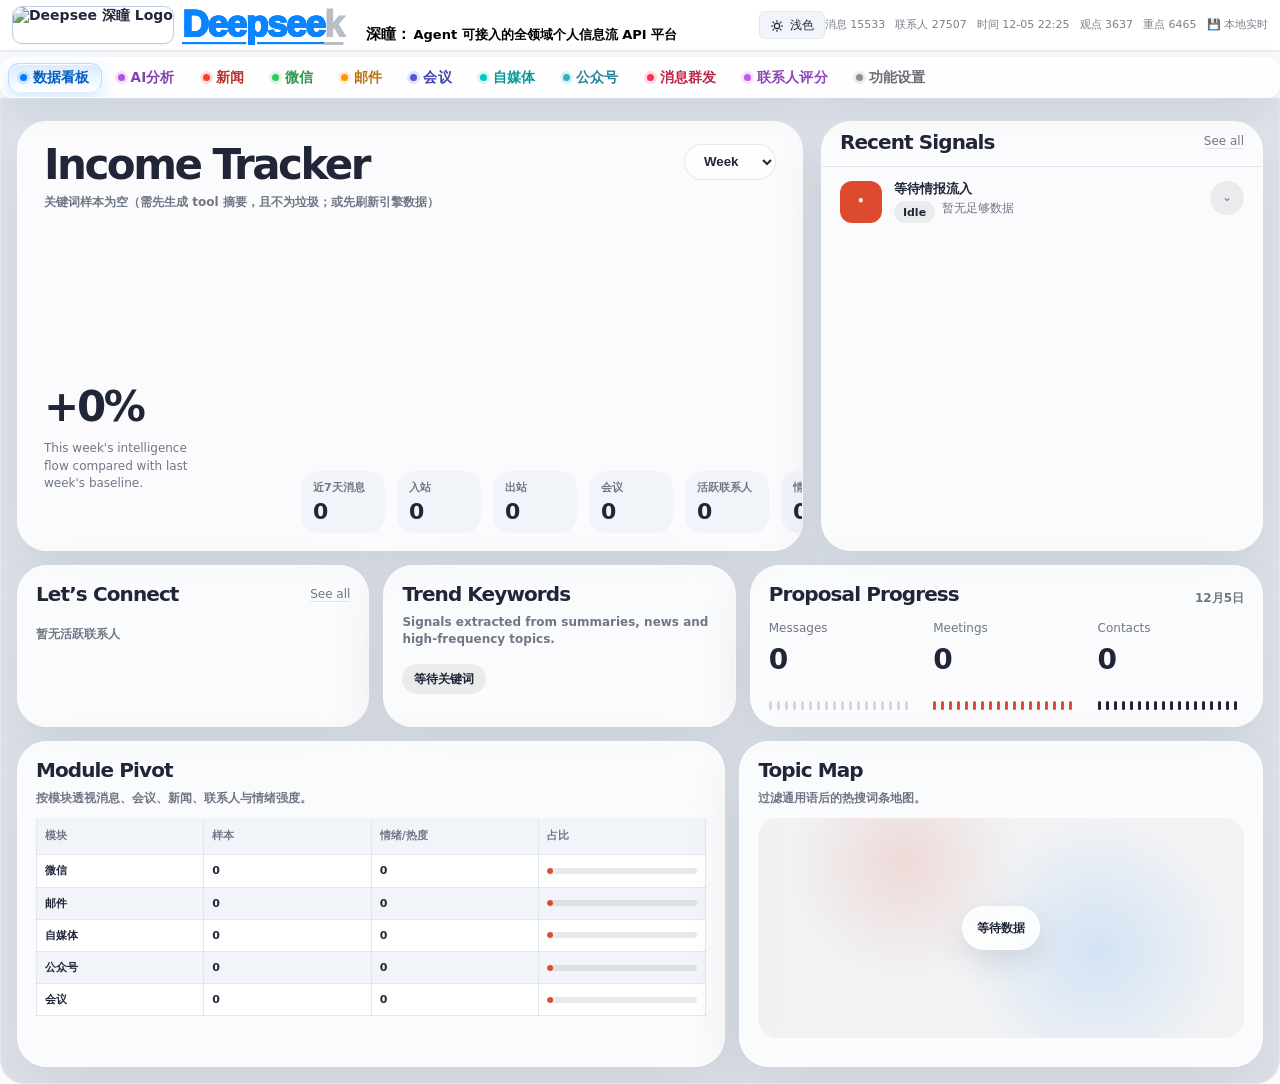
==== static/index.html @ 04bb3278 "docs: restore Deepseek-style brand header" ====
<!DOCTYPE html>
<html lang="zh-CN">
<head>
    <meta charset="UTF-8">
    <meta name="viewport" content="width=device-width, initial-scale=1.0">
    <title>Deepsee - 深瞳：全面洞察自己的消息流管理引擎</title>
    <link rel="icon" type="image/webp" href="/static/assets/deepsee-brand-logo.webp">
    <!-- ECharts: 用于仪表盘可视化（包含词云扩展） -->
    <script src="https://cdn.jsdelivr.net/npm/echarts@5/dist/echarts.min.js"></script>
    <script src="https://cdn.jsdelivr.net/npm/echarts-wordcloud@2/dist/echarts-wordcloud.min.js"></script>
    <!-- Plotly: 数据看板可视化（更现代、交互更强） -->
    <script src="https://cdn.jsdelivr.net/npm/plotly.js-dist-min@2.30.0/plotly.min.js"></script>
    <style>
        * { margin: 0; padding: 0; box-sizing: border-box; }

        :root {
            /* Reference-inspired (reports) theme */
            --bg: #f8fafc;
            --panel: #ffffff;
            --panel-muted: #f1f5f9;
            --text: #22293b;
            --text-muted: #6c727e;
            --border: #e2e8f0;
            --border-strong: #cbd5e1;
            --accent: #22293b;
            --accent-contrast: #ffffff;
            --accent-soft: rgba(34, 41, 59, 0.08);
            --focus: #60a5fa;
            --row-hover: rgba(59, 130, 246, 0.10);
            --shadow-sm: 0 1px 2px rgba(15, 23, 42, 0.06);
            --shadow: 0 10px 24px rgba(15, 23, 42, 0.08);
            --title-accent: #f97316;

            --btn-primary-bg: #22293b;
            --btn-primary-fg: #ffffff;
            --btn-primary-bg-hover: #111827;
            --btn-secondary-bg: var(--panel-muted);
            --btn-secondary-fg: var(--text);

            /* Back-compat mappings (do not remove lightly) */
            --brand-primary: var(--accent);
            --brand-secondary: #111827;
            --brand-accent: #3b82f6;
            --surface: var(--bg);
            --surface-elevated: var(--panel);
            --text-primary: var(--text);
            --text-secondary: var(--text-muted);
            --border-color: var(--border);

            --filter-bar-height: 34px; /* 旧变量，兼容 */
            --filters-height: 34px;     /* 筛选条高度（尽量保持单行） */
            --row-height: 22px;         /* 行高（近似） */
            --cell-height: 22px;        /* 表格统一行高 */
            --header-border-comp: 0px;  /* 表头/首行边框对齐微调 */
            /* semantic chips/tags (light) */
            --chip-blue-bg: #f0f9ff; --chip-blue-bg-hover: #e0f2fe; --chip-blue-fg: #0369a1; --chip-blue-border: #bae6fd;
            --chip-warn-bg: #fff7ed; --chip-warn-fg: #9a3412; --chip-warn-border: #fde68a;
            --tone-red-bg: #fee2e2; --tone-red-fg: #b91c1c;
            --tone-green-bg: #dcfce7; --tone-green-fg: #166534;
            --tone-neutral-bg: #f3f4f6; --tone-neutral-fg: #111827;
            --tone-mixed-bg: #fef9c3; --tone-mixed-fg: #a16207;
            --popover-bg: #fff; --popover-fg: #111; --popover-border: #e5e7eb;
            --brand-red: #b91c1c;
            --brand-blue: #1d4ed8;
            --brand-badge-bg: rgba(185,28,28,.06);
            --brand-badge-border: rgba(185,28,28,.30);

            /* Commercial launch UI system */
            --card-radius: 18px;
            --card-padding: 18px;
            --table-density-compact: 28px;
            --status-success-bg: #ecfdf5;
            --status-success-fg: #047857;
            --status-success-border: #a7f3d0;
            --status-warning-bg: #fffbeb;
            --status-warning-fg: #b45309;
            --status-warning-border: #fde68a;
            --status-error-bg: #fef2f2;
            --status-error-fg: #b91c1c;
            --status-error-border: #fecaca;
            --status-info-bg: #eff6ff;
            --status-info-fg: #1d4ed8;
            --status-info-border: #bfdbfe;
            --status-loading-bg: #f8fafc;
            --status-loading-fg: #475569;
            --status-loading-border: #cbd5e1;
        }
        /* Dark theme (kept on theme-hacker class for backward compatibility) */
        body.theme-hacker {
            --bg: #0b1220;
            --panel: #0f172a;
            --panel-muted: #111c33;
            --text: #e2e8f0;
            --text-muted: #94a3b8;
            --border: rgba(226, 232, 240, 0.12);
            --border-strong: rgba(226, 232, 240, 0.18);
            --accent: #e2e8f0;
            --accent-contrast: #0b1220;
            --accent-soft: rgba(226, 232, 240, 0.10);
            --focus: #93c5fd;
            --row-hover: rgba(147, 197, 253, 0.14);
            --shadow-sm: 0 1px 2px rgba(0, 0, 0, 0.35);
            --shadow: 0 12px 26px rgba(0, 0, 0, 0.45);
            --title-accent: #fb923c;

            --btn-primary-bg: #93c5fd;
            --btn-primary-fg: #0b1220;
            --btn-primary-bg-hover: #bfdbfe;
            --btn-secondary-bg: rgba(226,232,240,0.10);
            --btn-secondary-fg: var(--text);

            --brand-primary: var(--accent);
            --brand-secondary: #0b1220;
            --brand-accent: #93c5fd;
            --surface: var(--bg);
            --surface-elevated: var(--panel);
            --text-primary: var(--text);
            --text-secondary: var(--text-muted);
            --border-color: var(--border);

            /* chips/tags overrides */
            --chip-blue-bg: rgba(226,232,240,.08); --chip-blue-bg-hover: rgba(226,232,240,.12); --chip-blue-fg: #e2e8f0; --chip-blue-border: rgba(226,232,240,.18);
            --chip-warn-bg: rgba(226,232,240,.08); --chip-warn-fg: #fde68a; --chip-warn-border: rgba(226,232,240,.18);
            --tone-red-bg: rgba(226,232,240,.08); --tone-red-fg: #fecaca;
            --tone-green-bg: rgba(226,232,240,.08); --tone-green-fg: #86efac;
            --tone-neutral-bg: rgba(226,232,240,.06); --tone-neutral-fg: var(--text-primary);
            --tone-mixed-bg: rgba(226,232,240,.08); --tone-mixed-fg: #fde68a;
            --popover-bg: var(--panel); --popover-fg: var(--text-primary); --popover-border: var(--border-strong);
            --brand-red: #f87171;
            --brand-blue: #93c5fd;
            --brand-badge-bg: rgba(248,113,113,.10);
            --brand-badge-border: rgba(248,113,113,.40);

            --status-success-bg: rgba(16, 185, 129, 0.14);
            --status-success-fg: #a7f3d0;
            --status-success-border: rgba(16, 185, 129, 0.36);
            --status-warning-bg: rgba(245, 158, 11, 0.14);
            --status-warning-fg: #fde68a;
            --status-warning-border: rgba(245, 158, 11, 0.36);
            --status-error-bg: rgba(239, 68, 68, 0.14);
            --status-error-fg: #fecaca;
            --status-error-border: rgba(239, 68, 68, 0.36);
            --status-info-bg: rgba(59, 130, 246, 0.14);
            --status-info-fg: #bfdbfe;
            --status-info-border: rgba(59, 130, 246, 0.36);
            --status-loading-bg: rgba(226,232,240,0.08);
            --status-loading-fg: #cbd5e1;
            --status-loading-border: rgba(226,232,240,0.18);
        }

        body {
            font-family: ui-sans-serif, system-ui, sans-serif, "Apple Color Emoji", "Segoe UI Emoji", "Segoe UI Symbol";
            background: var(--surface);
            color: var(--text-primary);
            line-height: 1.2;
            font-size: 12px;
        }

        .container {
            max-width: 1900px;
            margin: 0 auto;
            background: var(--surface);
            min-height: 100vh;
        }

        /* 暂时取消“数据导出”功能，隐藏相关按钮，节省界面空间 */
        #exportCsvBtn, #exportHtmlBtn, #exportXlsBtn,
        #exportAnalysisBtn, #exportSendList,
        .export-btn { display: none !important; }
        
        /* 紧凑型头部 */
        .header {
            background: var(--surface-elevated);
            color: var(--text-primary);
            border-bottom: 1px solid var(--border-color);
            padding: 6px 12px;
            display: flex; justify-content: space-between; align-items: center;
            box-shadow: var(--shadow-sm);
        }
        body.theme-hacker .header { background: var(--surface-elevated); color: var(--text-primary); border-bottom: 1px solid var(--border-color); }
        .header .progress { position: absolute; left:0; right:0; top:0; height:3px; background: rgba(255,255,255,0.12); overflow:hidden; }
        #globalProgressBar { height:100%; background: linear-gradient(90deg, var(--brand-accent), #ff9a4d); width:0; transition: width 0.25s ease; }
        .header .progress .bar { height:100%; width:0%; background: rgba(255, 154, 77, 0.9); transition: width 0.2s ease; }
        
	        .header h1 {
            font-size: 14px;
            margin: 0;
            display: inline-flex;
            align-items: center;
            gap: 8px;
            white-space: nowrap;
            padding: 0;
            border: none;
            background: transparent;
            box-shadow: none;
        }
        .brand-badge {
            display: inline-flex;
            align-items: center;
            gap: 0;
            padding: 0;
            border-radius: 10px;
            border: 1px solid color-mix(in srgb, var(--brand-blue) 18%, var(--border-color));
            background: #fff;
            box-shadow: var(--shadow-sm);
            overflow: hidden;
        }
        .lemon-logo {
            display: inline-flex;
            align-items: center;
            justify-content: center;
            width: auto;
            height: 36px;
            border-radius: 10px;
            background: transparent;
            border: none;
            box-shadow: none;
            overflow: hidden;
        }
        .lemon-logo img {
            display: block;
            width: auto;
            height: 100%;
            object-fit: contain;
        }
        .brand-name {
            position: relative;
            font-family: "Avenir Next", "SF Pro Display", "Helvetica Neue", Arial, sans-serif;
            font-size: 36px;
            font-weight: 950;
            letter-spacing: -.035em;
            line-height: 1;
            color: #0a84ff;
            background: none;
            -webkit-background-clip: initial;
            background-clip: initial;
            -webkit-text-stroke: .18px #0a84ff;
            text-shadow: .2px 0 0 #0a84ff, 0 .2px 0 #0a84ff;
            text-decoration: underline;
            text-decoration-thickness: 2px;
            text-underline-offset: 5px;
            transform: scaleX(1.02);
            transform-origin: left center;
        }
        .brand-name::after {
            content: '';
            position: absolute;
            left: .08em;
            right: .12em;
            bottom: -4px;
            height: 2px;
            border-radius: 999px;
            background: transparent;
            opacity: 0;
        }
        .brand-sub {
            display: inline-flex;
            align-items: baseline;
            gap: 3px;
            font-size: 15px;
            font-weight: 800;
            letter-spacing: -.01em;
            color: #000;
            line-height: 1.1;
            align-self: flex-end;
            padding-bottom: 2px;
            margin-left: 18px;
        }
        .brand-tagline {
            font-size: 13px;
            font-weight: 650;
            color: #000;
            letter-spacing: 0;
        }
        .brand-soft-letter {
            color: #b8bec8;
            -webkit-text-stroke: 0;
            text-shadow: none;
            text-decoration: underline;
            text-decoration-color: #b8bec8;
        }
        body.theme-hacker .brand-name { color: #f8fafc; background: none; -webkit-background-clip: initial; background-clip: initial; }
        body.theme-hacker .brand-tagline { color: #94a3b8; }

        .header-stats {
            display: flex;
            gap: 10px;
            font-size: 11px;
            opacity: 0.9;
            color: var(--text-muted);
        }
        body.theme-hacker .header-stats { color: var(--text-muted); }
        
        /* 筛选区域 - 优化为单行布局，合并分页控件 */
        .filters {
            padding: 4px 10px;
            background: var(--panel-muted);
            border: 1px solid var(--border-color);
            border-radius: 10px;
            display: flex;
            gap: 6px;
            align-items: center;
            flex-wrap: nowrap;
            overflow-x: auto;
            height: var(--filters-height);
            position: sticky;
            top: 0;                 /* 恢复原有锚定到容器顶部 */
            z-index: 50;            /* 恢复原层级 */
            backdrop-filter: none;
            overflow-y: hidden;
        }
        /* 让筛选栏横向铺满模块区域（随浏览器宽度变化），抵消父容器内边距 */
        .module-panel .filters { width: 100%; margin: 0; }
        
        /* 添加分页组样式 */
        .pagination-group {
            border-left: 1px solid #d1d5db;
            padding-left: 6px;
            margin-left: 6px;
        }
        
        .pagination-info {
            font-size: 10px;
            color: #666;
            white-space: nowrap;
            min-width: 56px;
        }

        .source-info {
            font-size: 10px;
            color: var(--text-muted);
            white-space: nowrap;
            max-width: 420px;
            overflow: hidden;
            text-overflow: ellipsis;
        }
        
        .filter-group {
            display: flex;
            align-items: center;
            gap: 2px;
            flex-shrink: 0;
            white-space: nowrap;
        }

        /* 会议引擎：筛选栏双行布局（第一行仅筛选/翻页；第二行放导入/新建/监听等） */
        #minutes-agg .filters {
            flex-direction: column;
            align-items: stretch;
            flex-wrap: nowrap;
            height: auto;
            overflow-x: hidden;
            overflow-y: hidden;
            padding: 6px 10px;
            gap: 6px;
        }
        #minutes-agg .filters .filters-row {
            display: flex;
            align-items: center;
            gap: 6px;
            flex-wrap: wrap;
            overflow-x: auto;
            overflow-y: hidden;
        }
        #minutes-agg .filters .filters-row-primary { flex-wrap: wrap; }
        #minutes-agg .filters .filters-row-secondary { flex-wrap: wrap; }

        .pull-actions {
            gap: 4px;
        }

        .filter-label {
            font-size: 10px;
            font-weight: 500;
            color: var(--text-muted);
            min-width: 36px;
        }
        .panel-title { font-weight: 800; color: var(--text-primary); font-size: 12px; white-space: nowrap; }
        .panel-hint { font-size: 11px; color: var(--text-muted); white-space: nowrap; }

        .filter-input, .filter-select {
            padding: 0 8px;
            border: 1px solid var(--border-strong);
            border-radius: 8px;
            font-size: 11px;
            height: 24px;
            background: var(--surface-elevated);
            color: var(--text-primary);
        }

        .filter-input {
            width: 92px;
        }

        .filter-select {
            min-width: 60px;
        }
        
        .pagination-text {
            font-size: 10px;
            color: rgba(20, 38, 79, 0.68);
            font-weight: 500;
        }
        
        .pagination-buttons {
            display: flex;
            gap: 2px;
        }
        
        .pagination-btn { background: var(--btn-primary-bg); color: var(--btn-primary-fg); border: 1px solid var(--border-color); border-radius: 8px; padding: 4px 8px; font-size: 11px; cursor: pointer; transition: background 0.15s ease, border-color 0.15s ease; box-shadow: none; height: 24px; }

        .pagination-btn:hover:not(:disabled) { background: var(--btn-primary-bg-hover); border-color: var(--border-strong); }

        .pagination-btn:disabled { background: rgba(148, 163, 184, 0.5); color: rgba(255,255,255,0.85); cursor: not-allowed; }
        /* 指定拉取按钮为橘黄色（深色主题下也保持橘黄） */
        #manualPullBtn { background: linear-gradient(120deg, #f59e0b, #ff6a1c) !important; color: #0b1220 !important; border: 1px solid var(--border-color); }

        /* Email derive progress */
        .email-progress { width: 160px; height: 3px; background: rgba(20,38,79,0.12); border-radius: 2px; overflow: hidden; display:inline-block; vertical-align: middle; }
        #emailDeriveBar { height: 100%; width: 0%; background: linear-gradient(90deg, var(--brand-accent), #ff9a4d); transition: width .2s ease; }
        
        /* Excel风格表格 - 仅使用上层模块滚动，避免双滚动条 */
	        .table-container {
	            overflow: visible;   /* 不能 hidden：会导致 sticky 表头/冻结列错位并与首行重叠 */
	            height: auto;        /* 让内容自然撑开由 .module-panel 控制滚动 */
	            border: 1px solid var(--border-color);
	            border-radius: 10px;
	            box-shadow: var(--shadow-sm);
	        }
        
        /* 取消按模块动态抵消，恢复原有布局，避免错位 */
        
        table {
            width: 100%;
            border-collapse: collapse;
            font-size: 11px;
            table-layout: fixed;
            background: var(--surface-elevated);
        }
        
		        th {
		            background: var(--panel-muted);
		            padding: 0 6px;
		            text-align: left;
		            font-weight: 600;
		            font-size: 11px;
		            border: 1px solid var(--border-color);
		            position: sticky;
		            /* 置于筛选条之下，考虑面板 padding 顶部偏移 */
		            top: calc(var(--filters-height, 34px) - var(--header-border-comp, 0px));
		            /* 必须高于筛选条（.filters z-index=50），否则会被遮住造成“部分列表头下沉/错位” */
		            z-index: 70;
		            height: var(--cell-height);
		            line-height: var(--cell-height);
		            vertical-align: middle;
	            white-space: nowrap;
	            overflow: hidden;
	            text-overflow: ellipsis;
	            user-select: none;
	            color: var(--text-primary);
	        }
        body.theme-hacker th { background: var(--panel-muted); color: var(--text-primary); }
        /* 去掉表头顶边线，保留筛选栏底边线（用户选项2） */
        th { border-top: 0; }
        
        /* 优化列宽 - 扩展消息内容列，增加操作列宽度 */
        .sender { width: 60px; min-width: 60px; max-width: 60px; }
        .time { width: 50px; min-width: 50px; max-width: 50px; }
        .talker { width: 100px; min-width: 100px; max-width: 100px; }
        /* 将“类型/分类/情绪”列宽统一为 40px */
        .msg-type { width: 40px; min-width: 40px; max-width: 40px; }
        .content-type { width: 40px; min-width: 40px; max-width: 40px; }
        .tone { width: 40px; min-width: 40px; max-width: 40px; }
        /* 固定关键信息列为 400px，原文列自适应（默认），同时支持拖拽调整 */
        /* 关键信息列默认固定400，支持拖拽调整（不小于400） */
        /* 固定列宽，便于精确计算冻结列的 left 偏移 */
	        .summary-col { width: auto; min-width: 220px; max-width: none; }
	        .content { width: auto; min-width: 220px; max-width: none; }  /* 原文列默认自适应，可拖拽调整 */
        /* 表头列宽拖拽手柄：保持 sticky（不能覆盖为 relative，否则会造成表头错位） */
        th { position: sticky; }
        th .col-resizer {
            position: absolute;
            right: 0;
            top: 0;
            width: 6px;
            height: 100%;
            cursor: col-resize;
            z-index: 5;
        }
        th.resizing,
        td.resizing {
            user-select: none;
        }
        th.resizing, td.resizing { box-shadow: inset -2px 0 0 #8b5cf6; }
        .operations { width: 180px; min-width: 180px; max-width: 180px; }  /* 操作列默认宽度（保证不截断） */
        
        td {
            padding: 0 6px;
            border: 1px solid var(--border-color);
            vertical-align: middle;
            height: var(--cell-height) !important;  /* 统一行高，减少错位 */
            max-height: var(--cell-height) !important;
            overflow: hidden;
            white-space: nowrap;
            text-overflow: ellipsis;
            font-size: 11px !important;
            line-height: 1.2;
            background: var(--surface-elevated);
        }
        body.theme-hacker td { color: var(--text-primary); }
        tbody tr:nth-child(even) td { background: var(--panel-muted); }
        tbody tr:hover td { background: var(--row-hover) !important; }
        
        /* 内容列特殊处理 */
        .content {
            cursor: pointer;
            color: #2563eb;
        }
        
        .content:hover {
            background: rgba(37,99,235,0.10) !important;
            text-decoration: underline;
        }
        
        /* 操作列特殊处理 - 改为一行布局 */
        td.operations { overflow: visible !important; white-space: nowrap !important; padding: 0 2px !important;
            text-align: center; vertical-align: middle; }
        
        /* 使用网格确保跨浏览器不位移 */
        /* 操作栅格：高度严格贴合单元格，避免顶/踩错位 */
        .op-buttons { display:grid; grid-auto-flow: column; grid-auto-columns: 26px; column-gap:2px;
            font-size:8px; height:var(--cell-height); width:138px; margin:0 auto; align-items:center; justify-content:center; }
        
        .op-buttons label { display:grid; grid-template-rows: 8px 8px; align-items:center; justify-items:center; font-size:8px; cursor:pointer;
            color:#24292f; line-height:1; padding:0; border:0; border-radius:2px; background:#f8f9fa; transition:all .1s ease;
            height:16px; width:26px; flex-shrink:0; row-gap:0; }
        
        .op-buttons label .op-text { display:block; width:100%; text-align:center; font-size:8px; line-height:8px; height:8px; margin:0; }
        
        .op-checkbox { width:10px; height:10px; display:block; margin:0 auto; transform:scale(0.65); transform-origin:center; flex-shrink:0; }

        /* 发送人列对齐修正：表头与单元格一致 */
        th.sender, td.sender { text-align: left; padding-left: 6px; }
        
        .op-buttons label:hover {
            background: #e3f2fd;
            border-color: #2196f3;
            transform: translateY(-1px);
        }
        
        /* 移除重复定义，防止左右偏移 */
        
        .op-buttons label[data-op="约"] {
            background: #f0f9ff;
            border-color: #0ea5e9;
            color: #0c4a6e;
        }
        
        .op-buttons label[data-op="问"] {
            background: #fef3c7;
            border-color: #f59e0b;
            color: #92400e;
        }
        
        .op-buttons label[data-op="答"] {
            background: #ecfdf5;
            border-color: #22c55e;
            color: #14532d;
        }
        
        .op-buttons label[data-op="顶"] {
            background: #fee2e2;
            border-color: #ef4444;
            color: #991b1b;
        }
        
        .op-buttons label[data-op="踩"] {
            background: #dcfce7;
            border-color: #10b981;
            color: #065f46;
        }
        
        /* 消息类型样式 */
        .msg-type {
            text-align: center;
            font-weight: 500;
        }
        
        .msg-type[data-type="文字"] { background: #e6f3ff; color: #0969da; }
        .msg-type[data-type="图片"] { background: #fdf2f8; color: #be185d; }
        .msg-type[data-type="链接"] { background: #f0f9ff; color: #0369a1; }
        .msg-type[data-type="语音"] { background: #fffbeb; color: #d97706; }
        .msg-type[data-type="视频"] { background: #f0fdf4; color: #15803d; }
        .msg-type[data-type="表情"] { background: #fef7ff; color: #a21caf; }
        body.theme-hacker .msg-type[data-type] { background: rgba(226,232,240,0.08); color: var(--text-primary); border: 1px solid var(--border-strong); }
        
        .content-type {
            font-weight: 500;
            text-align: center;
        }

        .tone {
            font-weight: 500;
            text-align: center;
        }
        /* tone color rules with background badges */
        .tone[data-tone="positive"] { background: var(--tone-red-bg); color: var(--tone-red-fg); }
        .tone[data-tone="negative"] { background: var(--tone-green-bg); color: var(--tone-green-fg); }
        .tone[data-tone="neutral"] { background: var(--tone-neutral-bg); color: var(--tone-neutral-fg); }
        .tone[data-tone="mixed"] { background: var(--tone-mixed-bg); color: var(--tone-mixed-fg); }

        /* 邮件分类颜色（content-type 列） */
        .content-type { text-align:center; font-weight:600; }
        .content-type[data-ct="会议"] { background:#dbeafe; color:#1e40af; }
        .content-type[data-ct="观点"] { background:#e0f2fe; color:#0369a1; }
        .content-type[data-ct="提问"] { background:#fef3c7; color:#b45309; }
        .content-type[data-ct="任务"] { background:#ede9fe; color:#5b21b6; }
        .content-type[data-ct="闲聊"] { background:#f3f4f6; color:#374151; }
        .content-type[data-ct="其他"] { background:#fff7ed; color:#9a3412; }
        body.theme-hacker .content-type[data-ct] { background: rgba(255,255,255,.08); color: var(--text-primary); border: 1px solid var(--brand-accent); }

        /* 关键信息文本：不要改变 td 的 display（否则会破坏表格列对齐）。
           把多行裁剪效果放到内部 span 上，td 仅做容器与点击目标。 */
        .summary-col { color: var(--text-primary); font-size:12px; line-height:1.1; white-space:nowrap; overflow:hidden; text-overflow:ellipsis; cursor:pointer; }
        /* 让关键信息文本使用与单元格相同的行高，避免轻微错位 */
        .summary-col .summary-text { display:block; white-space:nowrap; line-height:1.1; overflow:hidden; text-overflow:ellipsis; }
        .summary-col.expanded { white-space:normal; }
        .summary-col.expanded .summary-text { white-space:normal; max-height:none; overflow:visible; }
        .cell-selected { outline: 2px solid #60a5fa; outline-offset: -2px; }
        .cell-range { background: rgba(96,165,250,0.15) !important; }
        body.theme-hacker .cell-selected { outline-color: var(--brand-accent); }
        body.theme-hacker .cell-range { background: rgba(147,197,253,0.16) !important; }
        #cellPopover { position: fixed; max-width: 420px; background: var(--surface-elevated); color: var(--text-primary); border:1px solid var(--border-color); border-radius:6px; box-shadow: 0 8px 24px rgba(0,0,0,0.15); padding:10px; z-index: 1000; }
        body.theme-hacker #cellPopover { background: var(--popover-bg); border-color: var(--popover-border); }
        /* summary coloring by source & origin */
        /* AI 摘要：橘黄色更醒目 */
        .summary-text.ai { color: var(--title-accent); font-weight: 400; }
        .summary-text.keyinfo { color: var(--text-primary); font-weight: 400; }
        .summary-text.fallback { color: var(--text-muted); background: var(--panel-muted); padding: 0 4px; border-radius: 3px; font-weight: 400; }
        .summary-col,
        .summary-col .summary-text,
        .table-summary-wrapper .summary-text,
        .summary-content .agg-summary-table .agg-topic-copy,
        .summary-content .agg-summary-table .agg-summary-copy,
        .summary-content .agg-summary-table .cleaned-summary-cell {
            font-weight: 400 !important;
        }
        .table-summary-wrapper { display:block; max-width:100%; }
        .table-summary-wrapper .summary-text { width:100%; }
        .decibel-value { font-weight:600; }
        .decibel-value.positive { color:#d11; }
        .decibel-value.negative { color:#0a8a0a; }
        .decibel-label { font-weight:500; color: inherit; }
        .decibel-label.positive { color:#d11; }
        .decibel-label.negative { color:#0a8a0a; }
        /* narrow widths for some columns (~30% tighter) */
        /* 列宽固定为 20px（类型/分类/情绪） */
        th.msg-type, td.msg-type { width: 40px !important; min-width: 40px !important; max-width: 40px !important; }
        th.content-type, td.content-type { width: 40px !important; min-width: 40px !important; max-width: 40px !important; }
        th.tone, td.tone { width: 40px !important; min-width: 40px !important; max-width: 40px !important; }

        /* 原文列内联小徽标（不占太多空间） */
        .inline-link { display: inline-flex; align-items:center; gap:4px; margin-right:6px; padding:1px 4px; border:1px solid var(--chip-blue-border); border-radius:4px; font-size:11px; color:var(--chip-blue-fg); background:var(--chip-blue-bg); text-decoration:none; }
        body.theme-hacker .inline-link { background: rgba(226,232,240,.08); color: var(--text-primary); border-color: var(--border-strong); }
        .inline-link .icon { font-size:12px; }
        .inline-link:hover { background:#e0f2fe; border-color:#bae6fd; }
        body.theme-hacker .inline-link:hover { background: rgba(226,232,240,.12); }

        .meeting {
            font-size: 12px;
            color: #334155;
        }
        
        .chatroom-badge {
            background: #3b82f6;
            color: white;
            padding: 0px 2px;
            border-radius: 2px;
            font-size: 8px;
            margin-left: 2px;
        }
        
        /* 弹窗样式 - 可拖动 */
        .modal {
            display: none;
            position: fixed;
            z-index: 1000;
            left: 0;
            top: 0;
            width: 100%;
            height: 100%;
            background-color: rgba(2, 6, 23, 0.55);
        }
        
        .modal-content {
            background-color: var(--surface-elevated);
            margin: 0.5% auto;           /* 更贴近顶部，释放更多高度 */
            padding: 0;
            border-radius: 12px;
            width: 92%;                  /* 宽度保持 */
            max-width: 1200px;
            max-height: 98vh;            /* 接近全屏高度 */
            overflow: hidden;
            border: 1px solid var(--border-color);
            box-shadow: var(--shadow);
            position: relative;
        }
        
        .modal-header {
            display: flex;
            justify-content: space-between;
            align-items: center;
            padding: 10px 12px;
            background: var(--panel-muted);
            border-bottom: 1px solid var(--border-color);
            cursor: move;  /* 可拖动 */
        }
        
        .modal-title {
            font-size: 1.1rem;
            font-weight: 600;
            margin: 0;
        }
        
        .close {
            color: var(--text-muted);
            font-size: 24px;
            font-weight: bold;
            cursor: pointer;
            padding: 0 5px;
        }
        
        .close:hover {
            color: var(--text-primary);
        }
        
        .modal-body {
            padding: 20px;
            line-height: 1.6;
            white-space: pre-wrap;
            max-height: 94vh;            /* 正文区域再扩大 */
            overflow-y: auto;
            font-size: 13px;
        }
        /* Modal markdown rendering (for meeting original/refined text) */
        .modal-body .markdown-render { white-space: normal; }
        .modal-body .markdown-render pre { white-space: pre-wrap; background: var(--panel-muted); border: 1px solid var(--border-color); border-radius: 10px; padding: 12px; overflow: auto; }
        .modal-body .markdown-render h1 { font-size: 15px; margin: 0 0 10px; }
        .modal-body .markdown-render h2 { font-size: 16px; margin: 14px 0 8px; }
        .modal-body .markdown-render h3 { font-size: 14px; margin: 12px 0 6px; }
        .modal-content.summary-detail-mode {
            width: min(94vw, 1540px);
            max-width: min(94vw, 1540px);
            max-height: 96vh;
        }
        .modal-body.summary-detail-mode {
            padding: 8px 10px 12px;
            max-height: calc(96vh - 56px);
            background: var(--surface);
        }
        .summary-detail-shell {
            display: flex;
            flex-direction: column;
            gap: 8px;
        }
        .summary-detail-tip {
            font-size: 12px;
            color: var(--text-muted);
            padding: 8px 10px;
            border: 1px solid var(--border-color);
            border-radius: 10px;
            background: var(--panel-muted);
        }
        .summary-detail-shell > .summary-content {
            padding-right: 0;
            overflow: visible;
            max-height: none;
        }
        .modal-body .markdown-render ul { padding-left: 18px; }
        .modal-body .markdown-render table { border-collapse: collapse; width: 100%; }
        .modal-body .markdown-render th, .modal-body .markdown-render td { border: 1px solid var(--border-color); padding: 6px 8px; vertical-align: top; }
        
        /* 媒体卡片样式 - 与标准行高度一致 */
        .media-card {
            display: inline-flex;
            align-items: center;
            vertical-align: middle;
            margin-right: 6px; /* spacing before original text */
            background: linear-gradient(135deg, #667eea 0%, #764ba2 100%);
            color: white;
            border-radius: 3px;
            padding: 2px 6px;
            cursor: pointer;
            transition: all 0.2s ease;
            margin: 1px;
            height: 16px;
            max-width: 280px;
            box-shadow: 0 1px 2px rgba(102, 126, 234, 0.3);
            font-size: 10px;
            line-height: 1;
        }
        
        .media-card:hover {
            transform: translateY(-1px);
            box-shadow: 0 2px 4px rgba(102, 126, 234, 0.4);
        }
        
        .card-icon {
            font-size: 11px;
            margin-right: 4px;
            line-height: 1;
            flex-shrink: 0;
        }
        
        .card-text {
            white-space: nowrap;
            overflow: hidden;
            text-overflow: ellipsis;
            flex: 1;
            font-size: 10px;
            line-height: 1;
        }
        
        /* 不同类型卡片的颜色 */
        .image-card {
            background: linear-gradient(135deg, #ff6b6b 0%, #ee5a24 100%);
        }
        
        .video-card {
            background: linear-gradient(135deg, #5f27cd 0%, #341f97 100%);
        }
        
        .file-card {
            background: linear-gradient(135deg, #00d2d3 0%, #54a0ff 100%);
        }
        
        .link-card {
            background: linear-gradient(135deg, #2ed573 0%, #7bed9f 100%);
        }
        
        /* 发送管理模块样式 */
        .send-toolbar { gap: 8px; align-items: center; justify-content: space-between; flex-wrap: wrap; }
        .send-split { display:grid; grid-template-columns: minmax(360px, 500px) minmax(760px, 1fr); gap:8px; align-items: stretch; height: calc(100vh - 128px); min-height: 640px; overflow: hidden; }
        .send-left { min-width: 0; display:flex; flex-direction: column; gap:8px; min-height: 0; overflow: hidden; }
        .send-right { min-width: 0; display:flex; flex-direction: column; min-height: 0; overflow: hidden; }
        .send-composer-shell { flex: 0 0 auto; margin-bottom: 8px; max-height: 430px; overflow: hidden; }
        .send-composer-card {
            border: 1px solid rgba(148,163,184,.28);
            border-radius: 18px;
            background:
                radial-gradient(circle at 0% 0%, rgba(255,45,85,.10), transparent 34%),
                radial-gradient(circle at 100% 0%, rgba(0,122,255,.10), transparent 32%),
                linear-gradient(135deg, color-mix(in srgb, var(--surface-elevated) 92%, white 8%) 0%, var(--surface-elevated) 100%);
            box-shadow: 0 14px 42px rgba(15,23,42,.08);
            padding: 12px;
            display: flex;
            flex-direction: column;
            gap: 10px;
        }
        body.theme-hacker .send-composer-card { box-shadow: 0 18px 44px rgba(0,0,0,.24); }
        .send-composer-head { display:flex; justify-content: space-between; align-items:flex-start; gap:10px; padding:0 2px; }
        .send-composer-head-right { display:flex; align-items:flex-start; gap:8px; flex-wrap:wrap; justify-content:flex-end; min-width:0; }
        .send-panel-kicker { font-size: 10px; letter-spacing: .12em; text-transform: uppercase; color: var(--text-muted); font-weight:850; }
        .send-panel-title { font-size: 17px; line-height:1.05; font-weight: 900; letter-spacing:-.035em; color: var(--text-primary); }
        .send-composer-meta {
            font-size: 11px;
            color: var(--text-secondary);
            border: 1px solid var(--border-color);
            border-radius: 999px;
            padding: 4px 10px;
            background: color-mix(in srgb, var(--surface) 82%, transparent);
            white-space: nowrap;
        }
        .send-composer-grid { display:grid; grid-template-columns: minmax(0, 1.5fr) minmax(330px, .72fr); gap:8px; align-items:stretch; }
        .send-composer-main, .send-composer-side { display:flex; flex-direction: column; gap:8px; min-width: 0; }
        .send-composer-row {
            border: 1px solid rgba(148,163,184,.24);
            border-radius: 14px;
            padding: 8px;
            background: color-mix(in srgb, var(--surface) 90%, transparent);
            display: flex;
            flex-direction: column;
            gap: 6px;
        }
        .send-campaign-textarea {
            width: 100%;
            min-height: 70px;
            resize: vertical;
            border: 1px solid var(--border-color);
            border-radius: 10px;
            padding: 9px 10px;
            background: var(--surface-elevated);
            color: var(--text-primary);
            line-height: 1.5;
            font-size: 12px;
        }
        .send-inline-asset { display:flex; gap:8px; align-items:center; }
        .send-asset-list {
            min-height: 44px;
            border: 1px dashed var(--border-color);
            border-radius: 12px;
            background: color-mix(in srgb, var(--surface) 86%, transparent);
            padding: 8px;
            display:flex;
            flex-direction: column;
            gap: 6px;
        }
        .send-assets-empty { color: var(--text-muted); font-size: 12px; }
        .send-asset-item {
            display:grid;
            grid-template-columns: auto 1fr auto;
            gap:8px;
            align-items:center;
            border: 1px solid var(--border-color);
            border-radius: 10px;
            padding: 6px 8px;
            background: var(--surface-elevated);
        }
        .send-asset-icon {
            width: 26px;
            height: 26px;
            border-radius: 8px;
            display:flex;
            align-items:center;
            justify-content:center;
            font-size: 12px;
            background: var(--accent-soft);
            color: var(--accent);
            border: 1px solid var(--border-color);
        }
        .send-asset-main { min-width: 0; }
        .send-asset-name { font-size: 12px; font-weight: 700; color: var(--text-primary); white-space: nowrap; overflow: hidden; text-overflow: ellipsis; }
        .send-asset-meta { font-size: 10px; color: var(--text-muted); white-space: nowrap; overflow: hidden; text-overflow: ellipsis; }
        .send-asset-actions { display:flex; gap:4px; align-items:center; }
        .send-preview-card, .send-history-card, .send-honorific-card {
            min-height: 0;
        }
        .send-side-card {
            border: 1px solid rgba(148,163,184,.26);
            border-radius: 16px;
            background: color-mix(in srgb, var(--surface) 92%, transparent);
            padding: 10px;
            box-shadow: 0 8px 22px rgba(15,23,42,.05);
        }
        .send-side-card-head { display:flex; align-items:flex-start; justify-content:space-between; gap:8px; margin-bottom:7px; }
        .send-side-kicker { color:var(--text-muted); font-size:9px; line-height:1; font-weight:900; letter-spacing:.13em; text-transform:uppercase; }
        .send-side-chip { display:inline-flex; align-items:center; height:20px; padding:0 8px; border-radius:999px; color:#dc2626; background:rgba(239,68,68,.09); border:1px solid rgba(239,68,68,.18); font-size:10px; font-weight:850; }
        .send-preview-title { font-size: 13px; font-weight: 900; letter-spacing:-.02em; color: var(--text-primary); margin-top:3px; }
        .send-preview-target { font-size: 10px; color: var(--text-muted); margin-bottom: 6px; }
        .send-preview-body {
            border-radius: 12px;
            border: 1px dashed rgba(148,163,184,.36);
            padding: 8px;
            background: var(--surface-elevated);
            color: var(--text-primary);
            min-height: 74px;
            max-height: 112px;
            overflow: auto;
            white-space: pre-wrap;
            line-height: 1.45;
            font-size: 12px;
        }
        .send-history-list { display:flex; flex-direction: column; gap:6px; max-height: 128px; overflow:auto; }
        .send-history-item {
            border: 1px solid var(--border-color);
            border-radius: 10px;
            padding: 7px 8px;
            background: var(--surface-elevated);
            cursor: pointer;
            transition: transform .12s ease, border-color .12s ease, background .12s ease;
        }
        .send-history-item:hover { transform: translateY(-1px); border-color: var(--border-strong); }
        .send-history-title { font-size: 12px; font-weight: 700; color: var(--text-primary); }
        .send-history-meta { font-size: 10px; color: var(--text-muted); margin-top: 4px; }
        .send-composer-actions { display:flex; gap:8px; align-items:center; flex-wrap:wrap; }
        .send-composer-actions-top { gap:5px; justify-content:flex-end; }
        .send-composer-actions-top .action-btn { height:24px; padding:0 8px; font-size:11px; border-radius:8px; }
        .send-campaign-status { min-height:0; height:0; overflow:hidden; }
        .send-right .send-table-container { flex: 1 1 auto; min-height: 0; overflow: auto; border-radius:0; }

        .send-honorific-form { display:grid; grid-template-columns: 1fr 1fr; gap:7px; }
        .send-mini-field { display:flex; flex-direction:column; gap:4px; min-width:0; color:var(--text-muted); font-size:10px; font-weight:850; }
        .send-mini-field-wide { grid-column: span 2; }
        .send-mini-field textarea, .send-mini-field input {
            width:100%; border:1px solid var(--border-color); border-radius:10px; background:var(--surface-elevated); color:var(--text-primary); padding:7px 8px; font-size:11px; line-height:1.35;
        }
        .send-mini-field textarea { min-height:38px; resize:vertical; }
        .send-switch { display:inline-flex; align-items:center; gap:6px; height:24px; padding:0 8px; border:1px solid var(--border-color); border-radius:999px; background:var(--surface-elevated); color:var(--text-primary); font-size:11px; font-weight:850; white-space:nowrap; }
        .send-switch input, .send-checkline input { width:14px; height:14px; accent-color:#ff2d55; }
        .send-checkline { display:flex; align-items:center; gap:6px; align-self:end; min-height:30px; padding:0 8px; border:1px solid var(--border-color); border-radius:10px; background:var(--surface-elevated); color:var(--text-secondary); font-size:11px; font-weight:750; }
        .send-provider-note { color:var(--text-muted); font-size:11px; line-height:1.45; }
        .send-asset-dropzone { cursor: default; }
        .send-asset-drop-head { display:flex; align-items:center; justify-content:space-between; gap:10px; }
        .send-link-inline { display:grid; grid-template-columns:minmax(0,1fr) auto; gap:8px; align-items:center; }
        .send-file-hidden { position:absolute; width:1px; height:1px; opacity:0; pointer-events:none; }
        .send-asset-dropzone .send-asset-list { cursor:pointer; transition:border-color .15s ease, background .15s ease, transform .15s ease; }
        .send-asset-dropzone .send-asset-list:hover, .send-asset-dropzone.is-dragging .send-asset-list { border-color:rgba(255,45,85,.45); background:rgba(255,45,85,.045); transform:translateY(-1px); }
        .send-assets-empty { display:flex; flex-direction:column; align-items:center; justify-content:center; gap:3px; text-align:center; min-height:50px; }
        .send-assets-empty strong { color:var(--text-primary); font-size:12px; }
        .send-assets-empty span { color:var(--text-muted); font-size:11px; line-height:1.35; }
        .send-manager-card { flex:1 1 auto; min-height:220px; display:flex; flex-direction:column; border:1px solid rgba(148,163,184,.28); border-radius:18px; background:var(--surface-elevated); box-shadow:0 12px 34px rgba(15,23,42,.07); overflow:hidden; }
        .send-manager-head { display:grid; grid-template-columns:minmax(190px,.58fr) minmax(520px,1.42fr); gap:8px; align-items:center; padding:8px 10px; border-bottom:1px solid var(--border-color); background:linear-gradient(135deg, rgba(255,45,85,.06), rgba(0,122,255,.04)); }
        .send-manager-subtitle { margin-top:4px; color:var(--text-muted); font-size:11px; line-height:1.35; }
        .send-manager-controls { display:grid; grid-template-columns:96px 104px minmax(140px,1fr) auto auto; gap:7px; align-items:center; }
        .send-manager-controls .filter-input, .send-manager-controls .filter-select { min-width:0; width:100%; }
        .send-manager-summary { display:flex; gap:10px; align-items:center; }
        .send-manager-summary b { font-weight:950; }
        .send-count-blue { color:#2563eb; }
        .send-count-purple { color:#9333ea; }
        .send-count-gray { color:#64748b; }
        .send-count-amber { color:#d97706; }
        .send-count-green { color:#16a34a; }
        .send-count-red { color:#dc2626; }
        .send-primary-danger { background:linear-gradient(135deg, #ef4444, #dc2626) !important; color:#fff !important; border-color:rgba(220,38,38,.45) !important; box-shadow:0 10px 22px rgba(220,38,38,.22); font-weight:900; }
        .send-primary-danger:hover { filter:brightness(.98); transform:translateY(-1px); }
        .send-left-toolbar { display:grid; grid-template-columns: minmax(126px,1fr) 108px 104px 86px minmax(0,1.15fr); gap:6px; align-items:center; padding: 7px; border: 1px solid rgba(148,163,184,.28); border-radius: 14px; background: var(--surface-elevated); box-shadow:0 8px 22px rgba(15,23,42,.04); }
        .send-left-toolbar .filter-input, .send-left-toolbar .filter-select, .send-left-toolbar .pagination-btn { min-width:0 !important; width:100%; }
        .send-contact-hint { min-width:0; color:var(--text-muted); font-size:11px; line-height:1.25; white-space:nowrap; overflow:hidden; text-overflow:ellipsis; }
        /* tags column on the far-left and narrower */
        .send-contact-columns { display:grid; grid-template-columns: 0.82fr 0.88fr 1fr; gap:8px; flex:1; min-height: 0; }
        .send-contact-col { display:flex; flex-direction: column; border: 1px solid rgba(148,163,184,.28); border-radius: 14px; background: var(--surface-elevated); overflow: hidden; min-height: 0; box-shadow:0 8px 22px rgba(15,23,42,.035); }
        .send-contact-col-tags { background: linear-gradient(180deg, rgba(245,158,11,.10), var(--surface-elevated) 42%); }
        .send-contact-col-private { background: linear-gradient(180deg, rgba(34,197,94,.10), var(--surface-elevated) 42%); }
        .send-contact-col-groups { background: linear-gradient(180deg, rgba(59,130,246,.10), var(--surface-elevated) 42%); }
        .send-contact-col-tags .send-col-title { font-size: 12px; }
        .send-contact-col-tags .send-tag-item { padding: 4px 5px; }
        .send-col-title { padding: 8px 10px; font-weight: 900; color: var(--text-primary); background: linear-gradient(180deg, var(--panel-muted), color-mix(in srgb, var(--surface-elevated) 92%, transparent)); border-bottom: 1px solid var(--border-color); }
        .send-contact-list { overflow:auto; padding: 6px; display:flex; flex-direction: column; gap:4px; }
        .send-contact-item { display:flex; align-items:center; gap:6px; padding: 6px 7px; border: 1px solid transparent; border-radius: 9px; cursor: pointer; color: var(--text-primary); background: transparent; }
        .send-contact-item:hover { background: var(--accent-soft); border-color: var(--border-color); }
        .send-contact-item.selected { background: var(--accent-soft); border-color: var(--border-strong); }
        .send-contact-item .name { flex: 1 1 auto; min-width: 0; font-weight: 700; font-size: 11px; white-space: nowrap; overflow:hidden; text-overflow: ellipsis; }
        .send-contact-item .id { flex: 0 1 auto; min-width: 0; max-width: 52%; margin-left: auto; font-size: 10px; color: var(--text-muted); white-space: nowrap; overflow:hidden; text-overflow: ellipsis; }
        .send-tag-item { display:flex; align-items:center; justify-content: space-between; gap:4px; padding: 4px 5px; border: 1px solid transparent; border-radius: 8px; cursor: pointer; color: var(--text-primary); background: transparent; }
        .send-tag-item .name { min-width:0; white-space:nowrap; overflow:hidden; text-overflow:ellipsis; font-weight:750; font-size:11px; }
        .send-tag-item .count { flex:0 0 auto; min-width:18px; text-align:center; padding:1px 4px; border-radius:999px; font-size:9px; line-height:14px; font-weight:850; color:#b45309; background:rgba(245,158,11,.12); border:1px solid rgba(245,158,11,.20); }
        .send-tag-item:hover { background: var(--accent-soft); border-color: var(--border-color); }
        .send-tag-item.active { background: var(--accent-soft); border-color: var(--border-strong); }
        .send-tag-item.disabled { opacity: .55; cursor: not-allowed; }
        .send-tag-item.disabled:hover { background: transparent; border-color: transparent; }
        .send-tag-item .count { white-space: nowrap; }

        /* 数据看板（Dashboard）：Twisty-style soft productivity dashboard */
        #dashboard {
            --dash-ink: #202638;
            --dash-muted: #6f7786;
            --dash-card: rgba(255,255,255,.86);
            --dash-line: rgba(120,130,150,.18);
            position: relative;
            overflow: auto;
            min-height: calc(100vh - 132px);
            padding: 8px 16px 16px;
            color: var(--dash-ink);
            background: #dfe4eb;
            border-radius: 0 0 24px 24px;
            box-shadow: none;
        }
        body.theme-hacker #dashboard { --dash-ink:#f5f7fb; --dash-muted:rgba(226,232,240,.66); --dash-card:rgba(30,41,59,.78); --dash-line:rgba(255,255,255,.12); background:#141b2a; }
        #dashboard .dash-shell { max-width: 1500px; margin: 0 auto; display: grid; grid-template-columns: minmax(0, 1.28fr) minmax(360px, .72fr); gap: 14px 18px; }
        #dashboard .dash-topbar { grid-column: 1 / -1; display:flex; align-items:center; justify-content:space-between; gap:18px; min-height: 28px; }
        #dashboard .dash-nav-title { display:flex; align-items:center; gap:12px; font-size:16px; font-weight:900; letter-spacing:-.02em; }
        #dashboard .dash-brand-dot { width:24px; height:24px; border-radius:9px; background:#dd4b2f; display:inline-flex; align-items:center; justify-content:center; color:white; font-weight:900; box-shadow:0 8px 20px rgba(221,75,47,.24); }
        #dashboard .dash-search-pill { margin-left:auto; min-width:260px; height:38px; border-radius:999px; border:0; background:rgba(255,255,255,.64); display:flex; align-items:center; padding:0 15px; color:var(--dash-muted); font-size:12px; }
        body.theme-hacker #dashboard .dash-search-pill { background:rgba(255,255,255,.08); }
        #dashboard .dash-icon-pill { width:38px; height:38px; border-radius:999px; background:rgba(255,255,255,.68); display:flex; align-items:center; justify-content:center; color:var(--dash-ink); }
        body.theme-hacker #dashboard .dash-icon-pill { background:rgba(255,255,255,.08); }
        #dashboard .dash-card { background:var(--dash-card); border:1px solid rgba(255,255,255,.62); border-radius:30px; box-shadow:0 22px 58px rgba(53,64,86,.11); backdrop-filter: blur(18px) saturate(1.15); min-width:0; overflow:hidden; }
        body.theme-hacker #dashboard .dash-card { border-color:rgba(255,255,255,.10); box-shadow:0 22px 58px rgba(0,0,0,.28); }
        #dashboard .dash-main-card { min-height: 430px; padding: 22px 26px 16px; display:grid; grid-template-columns: 230px minmax(0,1fr); grid-template-rows:auto 1fr; column-gap:26px; }
        #dashboard .dash-card-head { display:flex; align-items:flex-start; justify-content:space-between; gap:14px; }
        #dashboard .dash-main-card .dash-card-head { grid-column:1 / -1; }
        #dashboard .dash-eyebrow { font-size:12px; color:var(--dash-muted); font-weight:760; line-height:1.4; margin-top:8px; }
        #dashboard .dash-title { font-size:42px; line-height:1; font-weight:820; letter-spacing:-.06em; color:var(--dash-ink); }
        #dashboard .dash-select { height:36px; padding:0 15px; border-radius:999px; border:1px solid var(--dash-line); background:rgba(255,255,255,.72); color:var(--dash-ink); font-weight:760; }
        body.theme-hacker #dashboard .dash-select { background:rgba(255,255,255,.08); }
        #dashboard .dash-growth { align-self:end; padding-bottom: 42px; }
        #dashboard .dash-growth-value { font-size:42px; line-height:1; font-weight:850; letter-spacing:-.055em; }
        #dashboard .dash-growth-note { margin-top:12px; max-width:170px; color:var(--dash-muted); font-size:12px; line-height:1.45; }
        #dashboard .dash-chart-area { align-self:end; min-height:260px; }
        #dashboard .dash-chart { width:100%; height:260px; }
        #dashboard .dash-chart-lg { height:250px; }
        #dashboard .dash-kpis { display:grid; grid-template-columns: repeat(6, minmax(86px, 1fr)); gap:10px; margin-top: 10px; }
        #dashboard .dash-kpi-card { min-height:64px; padding:10px 12px; border-radius:18px; background:rgba(238,242,247,.74); border:1px solid rgba(255,255,255,.58); }
        body.theme-hacker #dashboard .dash-kpi-card { background:rgba(255,255,255,.07); border-color:rgba(255,255,255,.08); }
        #dashboard .dash-kpi-title { color:var(--dash-muted); font-size:11px; font-weight:760; white-space:nowrap; overflow:hidden; text-overflow:ellipsis; }
        #dashboard .dash-kpi-value { margin-top:7px; color:var(--dash-ink); font-size:22px; line-height:1; font-weight:850; letter-spacing:-.045em; }
        #dashboard .dash-side-card { padding: 8px 0 4px; min-height: 430px; }
        #dashboard .dash-side-head { display:flex; align-items:center; justify-content:space-between; padding:0 18px 12px; }
        #dashboard .dash-section-title { font-size:20px; font-weight:850; letter-spacing:-.045em; }
        #dashboard .dash-link { color:var(--dash-muted); font-size:12px; border-bottom:1px solid var(--dash-line); }
        #dashboard .dash-signal-list { display:flex; flex-direction:column; }
        #dashboard .dash-signal { display:grid; grid-template-columns:42px minmax(0,1fr) 34px; gap:12px; padding:14px 18px; border-top:1px solid var(--dash-line); }
        #dashboard .dash-signal-icon { width:42px; height:42px; border-radius:12px; background:#dd4b2f; color:white; display:flex; align-items:center; justify-content:center; font-weight:900; }
        #dashboard .dash-signal-title { font-size:13px; font-weight:850; color:var(--dash-ink); white-space:nowrap; overflow:hidden; text-overflow:ellipsis; }
        #dashboard .dash-signal-meta { margin-top:5px; display:flex; flex-wrap:wrap; gap:7px; color:var(--dash-muted); font-size:12px; }
        #dashboard .dash-mini-chip { height:22px; padding:0 9px; border-radius:999px; background:rgba(32,38,56,.08); display:inline-flex; align-items:center; font-size:11px; font-weight:760; color:var(--dash-ink); }
        body.theme-hacker #dashboard .dash-mini-chip { background:rgba(255,255,255,.08); }
        #dashboard .dash-collapse { width:34px; height:34px; border-radius:999px; background:rgba(32,38,56,.08); display:flex; align-items:center; justify-content:center; color:var(--dash-muted); }
        #dashboard .dash-bottom-grid { grid-column:1 / -1; display:grid; grid-template-columns: .92fr .92fr 1.34fr; gap:14px; }
        #dashboard .dash-connect-card, #dashboard .dash-keyword-card, #dashboard .dash-progress-card { padding:16px 18px; }
        #dashboard .dash-person { display:grid; grid-template-columns:42px minmax(0,1fr) 34px; align-items:center; gap:12px; padding:12px 0; border-top:1px solid var(--dash-line); }
        #dashboard .dash-avatar { width:42px; height:42px; border-radius:50%; background:linear-gradient(135deg,#d4dae3,#f8fafc); display:flex; align-items:center; justify-content:center; font-weight:900; color:#334155; }
        #dashboard .dash-person-name { font-size:13px; font-weight:830; }
        #dashboard .dash-person-role { color:var(--dash-muted); font-size:12px; margin-top:3px; }
        #dashboard .dash-keywords { display:flex; flex-wrap:wrap; gap:8px; margin-top:16px; }
        #dashboard .dash-keyword { height:30px; padding:0 12px; border-radius:999px; background:rgba(32,38,56,.08); display:inline-flex; align-items:center; font-size:12px; font-weight:780; }
        #dashboard .dash-progress-stats { display:grid; grid-template-columns:repeat(3,1fr); gap:18px; margin-top:14px; }
        #dashboard .dash-progress-num { font-size:28px; line-height:1; font-weight:850; letter-spacing:-.05em; }
        #dashboard .dash-progress-label { color:var(--dash-muted); font-size:12px; margin-bottom:10px; }
        #dashboard .dash-bars { display:flex; gap:5px; height:36px; align-items:flex-end; }
        #dashboard .dash-bars span { width:3px; height:100%; border-radius:999px; background:#d2d8df; }
        #dashboard .dash-bars.orange span { background:#dd4b2f; }
        #dashboard .dash-bars.dark span { background:#202638; }
        #dashboard #chartSentiment, #dashboard #chartMeetingPlatform, #dashboard #chartRatingDist { height:0; display:none; }
        #dashboard .dash-pivot-grid { grid-column:1 / -1; display:grid; grid-template-columns: 1.15fr .85fr; gap:14px; }
        #dashboard .dash-pivot-card, #dashboard .dash-map-card { padding:16px 18px; }
        #dashboard .dash-pivot-table { width:100%; border-collapse: collapse; margin-top:12px; font-size:12px; }
        #dashboard .dash-pivot-table th { color:var(--dash-muted); text-align:left; font-weight:760; padding:7px 8px; border-bottom:1px solid var(--dash-line); }
        #dashboard .dash-pivot-table td { padding:9px 8px; border-bottom:1px solid var(--dash-line); font-weight:760; }
        #dashboard .dash-pivot-bar { height:6px; border-radius:999px; background:rgba(32,38,56,.10); overflow:hidden; min-width:90px; }
        #dashboard .dash-pivot-bar span { display:block; height:100%; border-radius:999px; background:#dd4b2f; }
        #dashboard .dash-topic-map { position:relative; height:220px; margin-top:12px; border-radius:20px; background:radial-gradient(circle at 30% 20%, rgba(221,75,47,.14), transparent 30%), radial-gradient(circle at 70% 60%, rgba(0,122,255,.12), transparent 36%), rgba(32,38,56,.045); overflow:hidden; }
        #dashboard .dash-topic-node { position:absolute; transform:translate(-50%,-50%); display:inline-flex; align-items:center; justify-content:center; border-radius:999px; background:rgba(255,255,255,.82); border:1px solid rgba(255,255,255,.72); box-shadow:0 12px 28px rgba(32,38,56,.12); color:var(--dash-ink); font-weight:850; white-space:nowrap; }
        body.theme-hacker #dashboard .dash-topic-node { background:rgba(15,23,42,.82); border-color:rgba(255,255,255,.10); }
        #dashboard .dash-hot-list { margin-top:12px; display:grid; gap:8px; }
        #dashboard .dash-hot-item { display:flex; align-items:center; justify-content:space-between; gap:10px; padding:8px 10px; border-radius:14px; background:rgba(32,38,56,.055); font-size:12px; font-weight:780; }
        body.theme-hacker #dashboard .dash-hot-item { background:rgba(255,255,255,.07); }

        #dashboard.module-panel { padding-top: 8px !important; margin-top: 0 !important; min-height: calc(100vh - 112px); }
        #dashboard .dash-topbar { margin: 0 0 4px; }
        @media (max-width: 1100px) {
            #dashboard .dash-kpis { grid-template-columns: repeat(3, minmax(140px, 1fr)); }
            #dashboard .dash-grid { grid-template-columns: 1fr; }
            #dashboard .dash-span-2 { grid-column: span 1; }
        }
        
        .action-btn {
            background: var(--btn-primary-bg);
            color: var(--btn-primary-fg);
            border: 1px solid var(--border-color);
            border-radius: 6px;
            padding: 6px 10px;
            font-size: 12px;
            cursor: pointer;
            transition: background 0.15s ease, border-color 0.15s ease;
            font-family: inherit;
            height: 28px;
        }
        
        .action-btn:hover {
            background: var(--btn-primary-bg-hover);
            border-color: var(--border-strong);
        }
        
        .action-btn.success {
            background: #16a34a;
            border-color: rgba(22, 163, 74, 0.35);
        }
        
        .action-btn.secondary {
            background: var(--btn-secondary-bg);
            color: var(--btn-secondary-fg);
        }
        
        .action-btn.small {
            padding: 4px 8px;
            font-size: 10px;
        }
        
        .action-btn.danger {
            background: #dc2626;
            border-color: rgba(220, 38, 38, 0.35);
        }
        
        .action-btn:disabled {
            opacity: 0.6;
            cursor: not-allowed;
        }
        
        .send-table-container {
            border: 1px solid var(--border-color);
            border-radius: 6px;
            overflow: hidden;
            flex: 1;
            min-height: 0;
            overflow: auto;
        }
        
        .send-table {
            width: 100%;
            border-collapse: collapse;
            font-size: 11px;
        }
        
        .send-table th {
            background: var(--panel-muted);
            padding: 8px;
            text-align: left;
            font-weight: 600;
            border-bottom: 1px solid var(--border-color);
            position: sticky;
            top: 0;
            z-index: 5;
        }
        
        .send-table td { padding: 3px 6px; border-bottom: 1px solid var(--border-color); vertical-align: middle; max-width: 360px; }
        .send-table tr:hover { background: var(--row-hover); }
        .send-table tr.row-selected td { background: var(--accent-soft) !important; }
        .send-table .talker { width: 150px; }
        .send-table .reply { width: auto; }
        .send-table .status { width: 86px; }
        .send-table .msg-type { width: 158px; }
        .send-table .actions { width: 98px; }

        /* 回复内容（引用 + 回复） */
        .send-quote { display:none; }
        .send-reply-input { width: 100%; height: 24px; min-height:24px; border: 1px solid var(--border-color); border-radius: 8px; padding: 3px 7px; font-size: 10.5px; resize: none; background: var(--surface-elevated); color: var(--text-primary); white-space:nowrap; overflow:hidden; }
        .send-reply-input:focus { outline: 2px solid rgba(96,165,250,0.25); border-color: var(--focus); }
        .send-task-meta { display:none; }
        .send-task-note { margin-top: 5px; font-size: 10px; color: var(--text-muted); line-height: 1.4; }
        .send-task-note.error { color: #b91c1c; }
        .send-status-badge { display:inline-flex; align-items:center; justify-content:center; min-width: 62px; padding: 4px 7px; border-radius: 999px; border: 1px solid var(--border-color); background: var(--surface-elevated); font-size: 10px; line-height: 1; white-space: nowrap; }
        .send-status-badge.is-pending { color: var(--text-muted); }
        .send-status-badge.is-generated { color: #b45309; background: rgba(245, 158, 11, 0.12); }
        .send-status-badge.is-sent { color: #166534; background: rgba(22, 163, 74, 0.12); }
        .send-status-badge.is-failed { color: #b91c1c; background: rgba(220, 38, 38, 0.12); }

        /* actions cell */
        .send-actions { display:flex; gap:5px; align-items:center; justify-content: flex-end; flex-wrap: wrap; }
        .send-mini { height: 20px; padding: 0 7px; font-size: 10px; border-radius: 8px; border: 1px solid var(--border-color); background: var(--btn-secondary-bg); color: var(--btn-secondary-fg); cursor: pointer; }
        .send-mini.primary { background: var(--btn-primary-bg); color: var(--btn-primary-fg); }
        .send-mini:disabled { opacity: .55; cursor: not-allowed; }
        .send-history-item .send-mini { height: 22px; }
        @media (max-width: 1400px) {
            .send-composer-grid { grid-template-columns: 1fr; }
            .send-split { grid-template-columns: minmax(320px, 440px) minmax(620px, 1fr); }
        }
        @media (max-width: 1180px) {
            .send-split { grid-template-columns: 1fr; height:auto; overflow:visible; }
            .send-left, .send-right { overflow:visible; }
            .send-contact-columns { min-height:360px; }
        }
        
        #send-management .send-right .send-table-container { flex:1 1 auto; min-height:0; overflow:auto; }
        #send-management .send-left { width: min(460px, 38vw); overflow: hidden; }
        #send-management .send-manager-card .send-table-container { flex:1 1 auto; min-height:0; height:auto; max-height:none; overflow:auto; border:0; border-radius:0; }
        #send-management .send-manager-card .send-table { min-width: 980px; }
        #send-management .send-table tr { height:32px; }
        #send-management .send-table td.talker { max-width:220px; }
        #send-management .send-table td.reply { max-width:520px; }
        #send-management .send-task-one-line { display:flex; align-items:center; gap:6px; min-width:0; white-space:nowrap; overflow:hidden; text-overflow:ellipsis; }
        #send-management .send-task-name, #send-management .send-task-id, #send-management .send-task-reply-preview { min-width:0; white-space:nowrap; overflow:hidden; text-overflow:ellipsis; }
        #send-management .send-task-name { font-weight:800; max-width:120px; }
        #send-management .send-task-id { color:var(--text-muted); font-size:10px; max-width:90px; }
        #send-management .send-task-reply-preview { color:var(--text-secondary); font-size:11px; }
        #send-management .send-task-note { display:none; }
        #send-management .send-status-badge { min-width:auto; padding:3px 7px; }
        #send-management .send-mini { height:20px; padding:0 6px; }
        #send-management .send-composer-card { max-height: 430px; }
        #send-management .send-contact-hint { display:none; }
        .reply-textarea {
            width: 100%;
            min-height: 60px;
            border: 1px solid #d1d5db;
            border-radius: 4px;
            padding: 4px;
            font-size: 10px;
            resize: vertical;
            font-family: inherit;
        }
        
        .reply-container {
            width: 100%;
            min-height: 60px;
        }
        
        .reply-display {
            width: 100%;
            min-height: 60px;
            padding: 8px;
            border: 1px solid #d1d5db;
            border-radius: 4px;
            background: #f9fafb;
            cursor: pointer;
            font-size: 11px;
            line-height: 1.4;
            word-wrap: break-word;
            transition: all 0.2s;
        }
        
        .reply-display:hover {
            border-color: #6366f1;
            background: #f0f9ff;
        }
        
        .reply-display.empty {
            color: #9ca3af;
            font-style: italic;
            display: flex;
            align-items: center;
            justify-content: center;
        }
        
        .reply-textarea.hidden {
            display: none;
        }

        .hidden {
            display: none !important;
        }
        
        .clickable {
            cursor: pointer;
            transition: all 0.2s;
        }
        
        .clickable:hover {
            background: #f0f9ff;
            color: #1d4ed8;
        }
        
        .remarks-input {
            width: 100%;
            border: 1px solid #d1d5db;
            border-radius: 4px;
            padding: 4px;
            font-size: 10px;
            font-family: inherit;
        }
        
        .op-badge {
            display: inline-block;
            padding: 2px 6px;
            border-radius: 3px;
            font-size: 10px;
            font-weight: 500;
        }
        
        .op-约 {
            background: #dbeafe;
            color: #1e40af;
        }
        
        .op-问 {
            background: #fef3c7;
            color: #d97706;
        }
        
        .op-答 {
            background: #dcfce7;
            color: #16a34a;
        }
        
        .status-badge {
            display: inline-block;
            padding: 2px 6px;
            border-radius: 3px;
            font-size: 10px;
            font-weight: 500;
        }
        
        .status-badge.pending {
            background: #fef3c7;
            color: #d97706;
        }
        
        .status-badge.warning {
            background: #fef3c7;
            color: #d97706;
        }
        
        .status-badge.success {
            background: #dcfce7;
            color: #16a34a;
        }
        
        /* 动画效果 */
        @keyframes fadeInOut {
            0% { opacity: 0; transform: translateY(-10px); }
            50% { opacity: 1; transform: translateY(0); }
            100% { opacity: 0; transform: translateY(-10px); }
        }
        
        /* 响应式设计 */
        @media (max-width: 1200px) {
            .header-stats {
                gap: 10px;
                font-size: 0.7rem;
            }
            
            .filters {
                gap: 8px;
            }
            
            table {
                font-size: 10px;
            }
            
            td {
                font-size: 9px !important;
            }
            
            .media-card {
                max-width: 150px;
                padding: 6px 10px;
            }
            
            .card-icon {
                font-size: 16px;
            }
        }
        
        /* 模块标签样式 */
        .module-tabs {
            display: flex;
            background: rgba(255,255,255,.76);
            border: 1px solid rgba(255,255,255,.72);
            padding: 5px 7px;
            border-radius: 14px;
            position: sticky; top: 0; z-index: 1000;
            gap: 4px; align-items: center; margin-top: 6px;
            box-shadow: 0 12px 32px rgba(15,23,42,.08), inset 0 1px 0 rgba(255,255,255,.86);
            backdrop-filter: blur(18px) saturate(1.18);
            overflow-x: auto;
        }
        body.theme-hacker .module-tabs { background: rgba(15,23,42,.78); border-color: rgba(255,255,255,.10); }
        
        .tab {
            --tab-color: #64748b;
            position: relative;
            display: inline-flex;
            align-items: center;
            gap: 6px;
            padding: 7px 11px;
            cursor: pointer;
            border: 1px solid transparent;
            border-bottom: 0;
            font-weight: 750;
            letter-spacing: .01em;
            transition: transform .15s ease, background .15s ease, border-color .15s ease, color .15s ease, box-shadow .15s ease;
            color: color-mix(in srgb, var(--tab-color) 72%, #0f172a);
            border-radius: 11px;
            font-size: 13.5px;
            line-height: 1;
            white-space: nowrap;
        }
        .tab::before {
            content: '';
            width: 7px;
            height: 7px;
            border-radius: 999px;
            background: var(--tab-color);
            box-shadow: 0 0 0 3px color-mix(in srgb, var(--tab-color) 16%, transparent);
            flex: 0 0 auto;
        }
        .tab[data-module="dashboard"] { --tab-color: #007aff; }
        .tab[data-module="ai-summary"] { --tab-color: #af52de; }
        .tab[data-module="message-list"] { --tab-color: #34c759; }
        .tab[data-module="email-messages"] { --tab-color: #ff9500; }
        .tab[data-module="minutes-agg"] { --tab-color: #5856d6; }
        .tab[data-module="news-agg"] { --tab-color: #ff3b30; }
        .tab[data-module="folo-agg"] { --tab-color: #00c7be; }
        .tab[data-module="mp-agg"] { --tab-color: #30b0c7; }
        .tab[data-module="send-management"] { --tab-color: #ff2d55; }
        .tab[data-module="function-settings"] { --tab-color: #8e8e93; }
        .tab[data-module="contact-management"] { --tab-color: #bf5af2; }
        body.theme-hacker .tab { color: color-mix(in srgb, var(--tab-color) 74%, #f8fafc); }
        
        .tab:hover { background: color-mix(in srgb, var(--tab-color) 10%, #ffffff); transform: translateY(-1px); }
        body.theme-hacker .tab:hover { background: color-mix(in srgb, var(--tab-color) 16%, transparent); color: #f8fafc; }
        
        .tab.active {
            color: color-mix(in srgb, var(--tab-color) 70%, #0f172a);
            border-color: color-mix(in srgb, var(--tab-color) 26%, rgba(255,255,255,.88));
            background: linear-gradient(180deg, color-mix(in srgb, var(--tab-color) 15%, #ffffff), rgba(255,255,255,.74));
            box-shadow: 0 8px 18px color-mix(in srgb, var(--tab-color) 16%, transparent), inset 0 1px 0 rgba(255,255,255,.86);
        }
        body.theme-hacker .tab.active { color: #ffffff; border-color: color-mix(in srgb, var(--tab-color) 34%, rgba(255,255,255,.12)); background: color-mix(in srgb, var(--tab-color) 20%, rgba(15,23,42,.72)); }
        
        /* 模块内容样式 */
        .module-content { flex: 1; overflow: hidden; background: var(--surface); min-height: calc(100vh - 90px); display: block; }
        
        .module-panel { display: none; min-height: calc(100vh - 140px); height: auto; overflow: auto; padding: 10px 10px 8px; background: var(--surface-elevated);
            border-radius: 12px; box-shadow: var(--shadow); border: 1px solid var(--border-color); --filters-height: 34px; }
        
        .module-panel.active {
            display: block;
        }

        /* Unified soft-dashboard visual language for all modules */
        .module-panel:not(#dashboard):not(#news-agg) {
            background: linear-gradient(180deg, #f6f8fb 0%, #eef3f8 100%);
            border: 0;
            box-shadow: none;
            border-radius: 0 0 22px 22px;
            padding: 12px 14px 16px;
        }
        body.theme-hacker .module-panel:not(#dashboard):not(#news-agg) {
            background: linear-gradient(180deg, #101827 0%, #0f172a 100%);
        }
        .module-panel:not(#dashboard):not(#news-agg) .filters,
        .module-panel:not(#dashboard):not(#news-agg) .summary-section,
        .module-panel:not(#dashboard):not(#news-agg) .table-container,
        .module-panel:not(#dashboard):not(#news-agg) .settings-layout,
        .module-panel:not(#dashboard):not(#news-agg) .send-management-container,
        .module-panel:not(#dashboard):not(#news-agg) .contact-management-container,
        .module-panel:not(#dashboard):not(#news-agg) .ai-summary-container > .summary-dashboard,
        .module-panel:not(#dashboard):not(#news-agg) .send-shell {
            border-radius: 20px;
            border: 1px solid rgba(255,255,255,.72);
            background: rgba(255,255,255,.78);
            box-shadow: 0 16px 42px rgba(15,23,42,.07), inset 0 1px 0 rgba(255,255,255,.88);
            backdrop-filter: blur(16px) saturate(1.15);
        }
        body.theme-hacker .module-panel:not(#dashboard):not(#news-agg) .filters,
        body.theme-hacker .module-panel:not(#dashboard):not(#news-agg) .summary-section,
        body.theme-hacker .module-panel:not(#dashboard):not(#news-agg) .table-container,
        body.theme-hacker .module-panel:not(#dashboard):not(#news-agg) .settings-layout,
        body.theme-hacker .module-panel:not(#dashboard):not(#news-agg) .send-management-container,
        body.theme-hacker .module-panel:not(#dashboard):not(#news-agg) .contact-management-container {
            border-color: rgba(255,255,255,.10);
            background: rgba(30,41,59,.72);
            box-shadow: 0 16px 42px rgba(0,0,0,.28), inset 0 1px 0 rgba(255,255,255,.07);
        }
        .module-panel:not(#dashboard):not(#news-agg) .filters { padding: 8px 10px; margin-bottom: 10px; }
        .module-panel:not(#dashboard):not(#news-agg) table th { background: rgba(238,242,247,.86); }
        body.theme-hacker .module-panel:not(#dashboard):not(#news-agg) table th { background: rgba(255,255,255,.06); }

	        .news-panel {
	            padding: 8px;
		            background: var(--surface-elevated);
	            box-shadow: var(--shadow);
	            border: 1px solid var(--border-color);
	            border-radius: 12px !important;
	            height: auto;
	            overflow: hidden;
	            margin: 0;
	        }

        .news-panel.active {
            display: flex;
        }

	        .news-frame {
	            flex: 1;
	            display: block;                    /* 规避行内元素间隙 */
	            width: 100%;
	            height: 100%;
	            border: 0;
	            border-radius: 10px;
	            box-shadow: none;
	            background: transparent;
	        }

        /* Built-in News Engine: Apple-style native workspace */
        #news-agg.news-panel.active { display: block; }
        #news-agg.news-panel {
            padding: 0;
            overflow: auto;
            background: transparent;
            box-shadow: none;
            border: 0;
        }
        #news-agg .news-engine-shell {
            min-height: calc(100vh - 132px);
            padding: 10px 12px;
            color: #111827;
            background:
                radial-gradient(circle at 14% 0%, rgba(0,122,255,.14), transparent 30%),
                radial-gradient(circle at 88% 8%, rgba(255,149,0,.12), transparent 28%),
                linear-gradient(180deg, #f8fafc 0%, #eef4fb 100%);
        }
        body.theme-hacker #news-agg .news-engine-shell {
            color: #f8fafc;
            background:
                radial-gradient(circle at 14% 0%, rgba(10,132,255,.20), transparent 32%),
                radial-gradient(circle at 88% 8%, rgba(255,159,10,.16), transparent 30%),
                linear-gradient(180deg, #0f172a 0%, #111827 100%);
        }
        #news-agg .news-hero {
            display: flex;
            align-items: flex-end;
            justify-content: space-between;
            gap: 10px;
            padding: 10px 14px;
            border: 1px solid rgba(255,255,255,.78);
            border-radius: 18px;
            background: rgba(255,255,255,.74);
            box-shadow: 0 22px 64px rgba(15,23,42,.09), inset 0 1px 0 rgba(255,255,255,.92);
            backdrop-filter: blur(24px) saturate(1.35);
        }
        body.theme-hacker #news-agg .news-hero {
            border-color: rgba(255,255,255,.10);
            background: rgba(30,41,59,.72);
            box-shadow: 0 22px 64px rgba(0,0,0,.30), inset 0 1px 0 rgba(255,255,255,.07);
        }
        #news-agg .news-kicker {
            font-size: 12px;
            font-weight: 850;
            color: #007aff;
            letter-spacing: .08em;
            text-transform: uppercase;
        }
        #news-agg .news-title {
            margin-top: 6px;
            font-size: clamp(22px, 2.2vw, 32px);
            line-height: .98;
            font-weight: 900;
            letter-spacing: -.058em;
        }
        #news-agg .news-subtitle {
            margin-top: 4px;
            max-width: 820px;
            color: #64748b;
            font-size: 12px;
            line-height: 1.55;
        }
        body.theme-hacker #news-agg .news-subtitle { color: rgba(226,232,240,.68); }
        #news-agg .news-toolbar {
            display: flex;
            gap: 8px;
            align-items: center;
            justify-content: flex-end;
            flex-wrap: wrap;
        }
        #news-agg .news-toolbar input,
        #news-agg .news-toolbar select {
            height: 28px;
            min-width: 145px;
            padding: 0 12px;
            border-radius: 999px;
            border: 1px solid rgba(148,163,184,.30);
            background: rgba(255,255,255,.86);
            color: #111827;
            outline: none;
        }
        body.theme-hacker #news-agg .news-toolbar input,
        body.theme-hacker #news-agg .news-toolbar select {
            background: rgba(15,23,42,.72);
            border-color: rgba(255,255,255,.12);
            color: #f8fafc;
        }
        #news-agg .news-toolbar button {
            height: 28px;
            padding: 0 12px;
            border-radius: 999px;
            border: 1px solid rgba(0,122,255,.22);
            background: rgba(0,122,255,.10);
            color: #007aff;
            font-weight: 850;
            cursor: pointer;
        }
        #news-agg .news-original-toggle {
            display: inline-flex;
            align-items: center;
            gap: 6px;
            height: 28px;
            padding: 0 10px;
            border-radius: 999px;
            border: 1px solid rgba(148,163,184,.28);
            background: rgba(255,255,255,.70);
            color: #475569;
            font-size: 12px;
            font-weight: 800;
            white-space: nowrap;
        }
        #news-agg .news-original-toggle input { width: 13px; height: 13px; margin: 0; accent-color: #007aff; }
        body.theme-hacker #news-agg .news-original-toggle { background: rgba(15,23,42,.56); border-color: rgba(255,255,255,.12); color: rgba(226,232,240,.78); }
        #news-agg .news-insight-grid {
            display: grid;
            grid-template-columns: repeat(4, minmax(130px, 1fr));
            gap: 8px;
            margin: 8px 0;
        }
        #news-agg .news-metric {
            padding: 8px 10px;
            border-radius: 16px;
            border: 1px solid rgba(255,255,255,.82);
            background: rgba(255,255,255,.76);
            box-shadow: 0 18px 46px rgba(15,23,42,.07), inset 0 1px 0 rgba(255,255,255,.90);
            backdrop-filter: blur(20px) saturate(1.25);
        }
        body.theme-hacker #news-agg .news-metric {
            border-color: rgba(255,255,255,.10);
            background: rgba(30,41,59,.72);
            box-shadow: 0 18px 46px rgba(0,0,0,.28), inset 0 1px 0 rgba(255,255,255,.07);
        }
        #news-agg .news-metric-label { font-size: 12px; color: #64748b; font-weight: 760; }
        body.theme-hacker #news-agg .news-metric-label { color: rgba(226,232,240,.62); }
        #news-agg .news-metric-value { margin-top: 4px; font-size: 22px; line-height: 1; font-weight: 900; letter-spacing: -.055em; }
        #news-agg .news-main-grid { display: grid; grid-template-columns: minmax(0, 1.18fr) minmax(340px, .82fr); gap: 10px; }
        #news-agg .news-side-stack { display: flex; flex-direction: column; gap: 10px; }
        #news-agg .news-card {
            overflow: hidden;
            border-radius: 18px;
            border: 1px solid rgba(255,255,255,.84);
            background: rgba(255,255,255,.78);
            box-shadow: 0 20px 56px rgba(15,23,42,.08), inset 0 1px 0 rgba(255,255,255,.92);
            backdrop-filter: blur(22px) saturate(1.28);
        }
        body.theme-hacker #news-agg .news-card {
            border-color: rgba(255,255,255,.10);
            background: rgba(30,41,59,.72);
            box-shadow: 0 20px 56px rgba(0,0,0,.30), inset 0 1px 0 rgba(255,255,255,.07);
        }
        #news-agg .news-card-head {
            display: flex;
            align-items: center;
            justify-content: space-between;
            gap: 12px;
            padding: 9px 12px;
            border-bottom: 1px solid rgba(148,163,184,.18);
        }
        #news-agg .news-card-title { font-size: 15px; font-weight: 900; letter-spacing: -.038em; }
        #news-agg .news-card-note { color: #64748b; font-size: 12px; }
        body.theme-hacker #news-agg .news-card-note { color: rgba(226,232,240,.62); }
        #news-agg .news-list { display: flex; flex-direction: column; }
        #news-agg .news-row {
            display: grid;
            grid-template-columns: 82px minmax(0,1fr) auto;
            gap: 8px;
            align-items: start;
            padding: 8px 12px;
            border-bottom: 1px solid rgba(148,163,184,.14);
        }
        #news-agg .news-row:last-child { border-bottom: 0; }
        #news-agg .news-source {
            font-size: 12px;
            color: #64748b;
            font-weight: 820;
            white-space: nowrap;
            overflow: hidden;
            text-overflow: ellipsis;
        }
        body.theme-hacker #news-agg .news-source { color: rgba(226,232,240,.62); }
        #news-agg .news-row-title {
            color: inherit;
            text-decoration: none;
            font-size: 13px;
            font-weight: 820;
            line-height: 1.34;
        }
        #news-agg .news-row-title:hover { color: #007aff; }
        #news-agg .news-row-meta { margin-top: 5px; display: flex; flex-wrap: wrap; gap: 6px; color: #64748b; font-size: 11px; }
        #news-agg .news-row-original { margin-top: 5px; color: #94a3b8; font-size: 12px; line-height: 1.35; }
        body.theme-hacker #news-agg .news-row-original { color: rgba(226,232,240,.48); }
        #news-agg .news-chip {
            display: inline-flex;
            align-items: center;
            height: 18px;
            padding: 0 6px;
            border-radius: 999px;
            background: rgba(100,116,139,.10);
            color: #475569;
            font-size: 11px;
            font-weight: 820;
            white-space: nowrap;
        }
        #news-agg .news-chip.positive { background: rgba(52,199,89,.14); color: #12823a; }
        #news-agg .news-chip.negative { background: rgba(255,59,48,.13); color: #c0261d; }
        #news-agg .news-chip.neutral { background: rgba(0,122,255,.10); color: #0066d6; }
        #news-agg .news-keywords { display: flex; flex-wrap: wrap; gap: 8px; padding: 9px 12px; }
        #news-agg .news-keyword { padding: 7px 10px; border-radius: 999px; background: rgba(0,122,255,.10); color: #0066d6; font-size: 12px; font-weight: 850; }
        #news-agg .news-prediction { padding: 9px 12px; color: #334155; font-size: 14px; line-height: 1.65; }

        /* Compact intelligence-module header and score UI refinements */
        #news-agg .news-hero { align-items:center; padding:8px 12px; }
        #news-agg .news-title { margin-top:0; font-size:22px; line-height:1.05; display:flex; align-items:baseline; gap:8px; white-space:nowrap; }
        #news-agg .news-title span { color:#007aff; font-size:11px; font-weight:900; letter-spacing:.08em; text-transform:uppercase; }
        #news-agg .news-subtitle { margin-top:3px; max-width:760px; line-height:1.25; display:-webkit-box; -webkit-line-clamp:2; -webkit-box-orient:vertical; overflow:hidden; }
        #news-agg .news-insight-grid { margin:6px 0; gap:6px; }
        #news-agg .news-metric { display:flex; align-items:center; justify-content:space-between; gap:8px; padding:6px 9px; border-radius:14px; }
        #news-agg .news-metric-label { font-size:11px; white-space:nowrap; }
        #news-agg .news-metric-value { margin-top:0; font-size:18px; }
        #news-agg .news-chip.heat-hot { background:rgba(255,59,48,.14); color:#c0261d; }
        #news-agg .news-chip.heat-warm { background:rgba(255,149,0,.16); color:#b45309; }
        #news-agg .news-chip.heat-mid { background:rgba(0,122,255,.12); color:#0066d6; }
        #news-agg .news-chip.heat-cool { background:rgba(52,199,89,.14); color:#12823a; }
        #news-agg .news-chip.heat-cold { background:rgba(100,116,139,.12); color:#64748b; }
        #news-agg .news-signal-risk { color:#16a34a !important; }
        #news-agg .news-signal-opportunity { color:#dc2626 !important; }
        #ai-summary::before, #contact-management::before {
            content: attr(data-panel-title);
            display:block;
            margin:0 0 8px;
            padding:8px 12px;
            border:1px solid rgba(255,255,255,.78);
            border-radius:18px;
            background:rgba(255,255,255,.74);
            box-shadow:0 18px 48px rgba(15,23,42,.08), inset 0 1px 0 rgba(255,255,255,.92);
            color:var(--text-primary);
            font-size:22px;
            line-height:1.05;
            font-weight:900;
            letter-spacing:-.045em;
        }
        body.theme-hacker #ai-summary::before, body.theme-hacker #contact-management::before { border-color:rgba(255,255,255,.10); background:rgba(30,41,59,.72); }
        #dashboard .dash-topbar { min-height:0; margin:0; justify-content:flex-end; }
        #dashboard .dash-search-pill, #dashboard .dash-nav-title { display:none !important; }
        #contact-management .contact-management-container { padding:10px 12px; border-radius:20px; background:linear-gradient(180deg,#f8fafc 0%,#eef4fb 100%); }
        body.theme-hacker #contact-management .contact-management-container { background:linear-gradient(180deg,#0f172a 0%,#111827 100%); }
        #contact-management .contact-header { display:flex; align-items:center; justify-content:space-between; gap:10px; padding:8px 12px; border:1px solid rgba(255,255,255,.78); border-radius:18px; background:rgba(255,255,255,.74); box-shadow:0 18px 48px rgba(15,23,42,.08); }
        #contact-management .contact-header h2 { margin:0; font-size:22px; line-height:1.05; letter-spacing:-.045em; }
        #contact-management .contact-warning-board { gap:6px; margin:8px 0; }
        #contact-management .contact-warning-group { padding:6px 8px; border-radius:14px; }
        #contact-management .contact-warning-title { font-size:11px; }
        #contact-management .contact-warning-count { font-size:11px; min-width:20px; padding:1px 5px; }
        #contact-management .contact-warning-list { gap:4px; max-height:40px; overflow:hidden; }
        #contact-management .contact-warning-chip { font-size:10px; padding:2px 6px; }
        #contact-management .contact-table th, #contact-management .contact-table td { padding:4px 6px; vertical-align:middle; }
        #contact-management .contact-table tbody tr { height:34px; }
        #contact-management .contact-display_name { width:150px; max-width:150px; }
        #contact-management .contact-id-cell { width:130px; max-width:130px; color:var(--text-muted); font-size:10px; white-space:nowrap; overflow:hidden; text-overflow:ellipsis; }
        #contact-management .contact-name { font-size:12px; line-height:1.1; white-space:nowrap; overflow:hidden; text-overflow:ellipsis; }
        #contact-management .contact-role-badge { display:inline-flex; margin-left:4px; padding:1px 4px; border-radius:999px; font-size:9px; line-height:1.1; font-weight:700; vertical-align:middle; }
        #contact-management .contact-role-badge.sales { color:#9a3412; background:#ffedd5; border:1px solid #fed7aa; }
        #contact-management .contact-identity-line { display:none; }
        #contact-management .contact-summary-cell { max-width:320px; }
        #contact-management .contact-summary-cell * { font-size:10px !important; line-height:1.2 !important; }
        #contact-management .contact-actions.operations { width:260px; min-width:260px; }
        #contact-management .contact-table { table-layout:fixed; min-width:1180px; }
        #contact-management .contact-table th:nth-child(1) { width:150px; }
        #contact-management .contact-table th:nth-child(2) { width:130px; }
        #contact-management .contact-table th:nth-child(3) { width:92px; }
        #contact-management .contact-table th:nth-child(4),
        #contact-management .contact-table th:nth-child(5),
        #contact-management .contact-table th:nth-child(6) { width:70px; }
        #contact-management .contact-table th:nth-child(8) { width:98px; }
        #contact-management .contact-table th:nth-child(9) { width:260px; }
        #contact-management .contact-actions-matrix { gap:3px; }
        #contact-management .contact-action-row { gap:3px; flex-wrap:nowrap; }
        #contact-management .score-btn { height:22px; padding:0 7px; font-size:10px; white-space:nowrap; }
        #contact-management .contact-actions-summary { display:none; }

        /* Latest compact pass: AI titlebar, contact dense rows */
        #ai-summary::before { display:none !important; }
        #ai-summary .analysis-titlebar { display:flex; align-items:center; gap:10px; margin:0 0 6px; padding:7px 10px; border:1px solid rgba(255,255,255,.78); border-radius:18px; background:rgba(255,255,255,.74); box-shadow:0 14px 38px rgba(15,23,42,.07); }
        body.theme-hacker #ai-summary .analysis-titlebar { border-color:rgba(255,255,255,.10); background:rgba(30,41,59,.72); }
        #ai-summary .analysis-title-main { flex:0 0 auto; font-size:20px; line-height:1; font-weight:900; letter-spacing:-.045em; color:var(--text-primary); white-space:nowrap; }
        #ai-summary .analysis-title-main span, #contact-management .contact-header h2 span { margin-left:6px; color:#007aff; font-size:10px; font-weight:900; letter-spacing:.08em; vertical-align:baseline; }
        #ai-summary .analysis-toolbar { flex:1 1 auto; margin:0; gap:6px; min-width:0; }
        #ai-summary .time-filter-tabs { gap:4px; }
        #ai-summary .time-tab { padding:4px 8px; font-size:11px; }
        #ai-summary .analysis-btn { height:26px; padding:0 9px; font-size:11px; }
        #ai-summary .advanced-options { gap:5px; }
        #ai-summary .option-group { gap:5px; font-size:11px; }
        #ai-summary .module-checkboxes label { margin-right:4px; white-space:nowrap; }
        #ai-summary .module-checkboxes input { width:12px; height:12px; }
        #ai-summary #analysisParamsInline input { height:22px; width:54px !important; }
        #contact-management::before { display:none !important; }
        #contact-management .contact-header h2 { white-space:nowrap; }
        #contact-management .contact-stats { gap:6px; flex-wrap:wrap; justify-content:flex-end; }
        #contact-management .contact-stats .stat-item { padding:3px 7px; font-size:10px; }
        #contact-management .contact-warning-group[data-warning-group="high_score_recent_drop"] { background:rgba(239,68,68,.10); border-color:rgba(239,68,68,.22); }
        #contact-management .contact-warning-group[data-warning-group="recent_rising"] { background:rgba(34,197,94,.10); border-color:rgba(34,197,94,.22); }
        #contact-management .contact-warning-group[data-warning-group="recent_weak"] { background:rgba(245,158,11,.12); border-color:rgba(245,158,11,.24); }
        #contact-management .contact-warning-group[data-warning-group="watching"] { background:rgba(59,130,246,.10); border-color:rgba(59,130,246,.22); }
        #contact-management .contact-table { min-width:1120px; }
        #contact-management .contact-table th:nth-child(1) { width:145px; }
        #contact-management .contact-table th:nth-child(2) { width:118px; }
        #contact-management .contact-table th:nth-child(3) { width:76px; }
        #contact-management .contact-table th:nth-child(4),
        #contact-management .contact-table th:nth-child(5),
        #contact-management .contact-table th:nth-child(6) { width:46px; }
        #contact-management .contact-table th:nth-child(7) { width:auto; }
        #contact-management .contact-table th:nth-child(8) { width:300px; }
        #contact-management .contact-auto-score,
        #contact-management .contact-auto-samples,
        #contact-management .contact-hit-rate { max-width:46px; width:46px; overflow:hidden; text-overflow:ellipsis; font-size:10px; }
        #contact-management .contact-summary-cell { max-width:none; }
        #contact-management .contact-summary-box { flex-direction:row; align-items:center; gap:6px; }
        #contact-management .contact-summary-topline { flex-wrap:nowrap; overflow:hidden; gap:5px; }
        #contact-management .contact-summary-main { max-width:100px; flex:0 1 auto; }
        #contact-management .contact-summary-action { max-width:88px; padding:1px 5px; }
        #contact-management .contact-summary-chip-row { flex:1 1 auto; min-width:0; flex-wrap:nowrap; overflow:hidden; gap:3px; }
        #contact-management .contact-summary-chip { padding:1px 5px; font-size:9px !important; }
        #contact-management .contact-actions.operations { width:300px; min-width:300px; }
        #contact-management .contact-actions-matrix { display:flex; align-items:center; gap:4px; }
        #contact-management .contact-action-row.primary,
        #contact-management .contact-action-row.compact { display:flex; align-items:center; gap:3px; }
        #contact-management .contact-table .contact-updated { display:none; }
        body.theme-hacker #news-agg .news-prediction { color: rgba(226,232,240,.78); }
        #news-agg .news-empty { padding: 18px; text-align: center; color: #64748b; }
        @media (max-width: 1100px) {
            #news-agg .news-hero { align-items: flex-start; flex-direction: column; }
            #news-agg .news-insight-grid { grid-template-columns: repeat(2, minmax(140px, 1fr)); }
            #news-agg .news-main-grid { grid-template-columns: 1fr; }
        }

        .email-detail-frame {
            width: 100%;
            height: 90vh;               /* 正文框显著加高 */
            min-height: 90vh;
            border: 1px solid #d1d5db;
            border-radius: 6px;
            background: var(--surface-elevated);
        }
        .email-summary-block {
            margin: 6px 0 12px 0;
            font-weight: 500;
            color: #111827;
        }
        
        /* AI总结模块样式 */
        .ai-summary-container { padding: 12px 16px 14px; }
        
        .time-filter-tabs { display: inline-flex; align-items: center; gap: 6px; margin: 0; padding: 2px 4px; background: rgba(20, 38, 79, 0.04); border-radius: 6px; }
        
        .time-tab { padding: 4px 8px; cursor: pointer; border-radius: 4px; font-size: 12px; transition: all 0.2s ease; color: var(--text-secondary); }
        
        .time-tab:hover {
            background: rgba(20, 38, 79, 0.12);
        }
        
        .time-tab.active { background: var(--brand-primary); color: #fff; box-shadow: 0 2px 8px rgba(20, 38, 79, 0.18); }
        
        .summary-sections {
            display: grid;
            gap: 20px;
            grid-template-columns: repeat(3, minmax(380px, 1fr));
            align-items: stretch;
        }
        @media (max-width: 1440px) {
            .summary-sections { grid-template-columns: repeat(2, minmax(360px, 1fr)); }
        }
        @media (max-width: 900px) {
            .summary-sections { grid-template-columns: 1fr; }
        }

        .summary-section {
            background: var(--surface-elevated);
            border: 1px solid rgba(20, 38, 79, 0.08);
            border-radius: 16px;
            padding: 22px;
            box-shadow: 0 12px 28px rgba(20, 38, 79, 0.10);
            min-height: 400px;
            height: clamp(400px, 42vh, 520px);
            max-height: 520px;
            display: flex;
            flex-direction: column;
            transition: border-color .18s ease, box-shadow .18s ease, transform .18s ease;
        }

        .summary-section[data-status="loading"] {
            border-color: rgba(77, 124, 255, 0.4);
            box-shadow: 0 12px 28px rgba(77, 124, 255, 0.15);
        }
        .summary-section[data-status="loading"]::after {
            content: '生成中...';
            display: block;
            font-size: 11px;
            color: var(--text-muted, #6b7280);
            text-align: right;
            margin-top: 4px;
        }
        .summary-section[data-status="error"] {
            border-color: rgba(239, 68, 68, 0.5);
        }
        .summary-section[data-status="error"] .summary-section-icon {
            color: #ef4444;
        }
        .summary-section[data-status="ok"] {
            border-color: rgba(34, 197, 94, 0.3);
        }

        .summary-section[data-detail-trigger="1"] > h3 {
            cursor: pointer;
        }

        .summary-section[data-detail-trigger="1"] > h3:hover {
            border-color: var(--title-accent);
            box-shadow: 0 16px 32px rgba(20, 38, 79, 0.14);
            transform: translateY(-1px);
        }

        .summary-section h3 {
            margin: 0 0 10px 0;
            color: var(--text-primary);
            font-size: 13px;
            display: flex;
            align-items: center;
            justify-content: space-between;
            padding-bottom: 12px;
            border-bottom: 1px solid rgba(148, 163, 184, 0.22);
            box-shadow: inset 0 -1px 0 rgba(255, 255, 255, 0.28);
        }

        .summary-title-group {
            display: inline-flex;
            align-items: center;
            gap: 10px;
            min-width: 0;
        }

        .summary-card-icon {
            width: 28px;
            height: 28px;
            border-radius: 10px;
            display: inline-flex;
            align-items: center;
            justify-content: center;
            flex: 0 0 auto;
            border: 1px solid rgba(15, 23, 42, 0.08);
            background: linear-gradient(180deg, rgba(255,255,255,0.95), rgba(244,247,251,0.92));
            box-shadow: inset 0 1px 0 rgba(255,255,255,0.75), 0 4px 10px rgba(15, 23, 42, 0.08);
            color: var(--summary-icon-accent, var(--title-accent));
        }

        .summary-card-icon svg {
            width: 16px;
            height: 16px;
            stroke: currentColor;
            stroke-width: 1.9;
            fill: none;
            stroke-linecap: round;
            stroke-linejoin: round;
        }

        .summary-title-text {
            font-weight: 800;
            letter-spacing: 0.01em;
            color: var(--text-primary);
        }

        .summary-section[data-summary-module="market"] { --summary-icon-accent: #d76a34; }
        .summary-section[data-summary-module="meetings"] { --summary-icon-accent: #4d7cff; }
        .summary-section[data-summary-module="newswatch"] { --summary-icon-accent: #c34f4f; }
        .summary-section[data-summary-module="mediawatch"] { --summary-icon-accent: #8b5cf6; }
        .summary-section[data-summary-module="mpwatch"] { --summary-icon-accent: #0f9d7a; }
        .summary-section[data-summary-module="minuteswatch"] { --summary-icon-accent: #0f766e; }
        .summary-section[data-summary-module="counter"] { --summary-icon-accent: #b45309; }
        .summary-section[data-summary-module="contacts"] { --summary-icon-accent: #2563eb; }

        .button-with-icon {
            display: inline-flex;
            align-items: center;
            gap: 6px;
        }

        .button-icon {
            width: 14px;
            height: 14px;
            display: inline-flex;
            align-items: center;
            justify-content: center;
            flex: 0 0 auto;
        }

        .button-icon svg {
            width: 14px;
            height: 14px;
            stroke: currentColor;
            stroke-width: 1.9;
            fill: none;
            stroke-linecap: round;
            stroke-linejoin: round;
        }

        .button-label {
            display: inline-flex;
            align-items: center;
        }

        .summary-content {
            color: var(--text-secondary);
            line-height: 1.65;
            flex: 1;
            min-height: 0;
            overflow-y: auto;
            padding-right: 8px;
        }
        /* AI 子报告：更强的层级与可读性（Markdown 渲染友好） */
        .summary-content h1, .summary-content h2, .summary-content h3 { color: var(--text-primary); font-weight: 800; }
        .summary-content h2 { color: var(--title-accent); font-size: 12px; margin: 10px 0 6px; }
        .summary-content h3 { font-size: 12px; margin: 8px 0 4px; }
        .summary-content p { margin: 4px 0; }
        .summary-content ul, .summary-content ol { margin: 6px 0; padding-left: 18px; }
        .summary-content li { margin: 2px 0; }
        .summary-content strong { color: var(--text-primary); font-weight: 800; }
        .summary-content code { background: var(--panel-muted); border: 1px solid var(--border-color); padding: 1px 4px; border-radius: 6px; font-size: 11px; }
        .summary-content blockquote { border-left: 3px solid var(--title-accent); padding-left: 10px; margin: 8px 0; color: var(--text-muted); }
        .summary-content table th { background: var(--panel-muted); font-weight: 800; }
        /* AI 子报告：概念标签（“：”前）染色 */
        .summary-content .k-label { font-weight: 800; color: var(--title-accent); }
        .summary-content .k-label.tone-info { color: var(--brand-accent); }
        .summary-content .k-label.tone-good { color: var(--tone-green-fg); }
        .summary-content .k-label.tone-risk { color: var(--tone-red-fg); }
        .summary-content .k-label.tone-note { color: var(--text-muted); }
        .summary-content .k-value { color: var(--text-secondary); }
        /* AI 子报告：新闻舆情恢复原交互；市场观点复用同样的 hover 逻辑 */
        #news-watch .news-item,
        #market-opinions .market-item {
            border-left: 3px solid var(--item-accent, var(--title-accent));
            padding-left: 8px;
            margin: 6px 0;
        }
        #news-watch .news-item:hover,
        #market-opinions .market-item:hover {
            background: var(--accent-soft);
            border-radius: 10px;
        }
        #news-watch .news-item .k-label,
        #market-opinions .market-item .k-label { color: var(--item-accent, var(--title-accent)); }
        .summary-hover-item {
            position: relative;
            border-radius: 12px;
            transition: background-color .16s ease, border-color .16s ease, box-shadow .16s ease, transform .16s ease;
        }
        .summary-hover-item:hover {
            background: var(--accent-soft);
            box-shadow: inset 0 0 0 1px rgba(148, 163, 184, 0.18);
        }
        .summary-content .contact-card.summary-hover-item,
        .summary-content .counter-item.summary-hover-item {
            padding: 8px 10px;
            margin: 8px 0;
            border: 1px solid transparent;
            background: rgba(255,255,255,0.02);
        }
        .summary-content .contact-card.summary-hover-item:hover,
        .summary-content .counter-item.summary-hover-item:hover {
            border-color: var(--border-color);
            transform: translateY(-1px);
        }
        .summary-content .meeting-table tbody tr {
            transition: background-color .16s ease, box-shadow .16s ease;
        }
        .summary-content .meeting-table tbody tr:hover td {
            background: var(--accent-soft);
            box-shadow: inset 0 1px 0 rgba(255,255,255,0.16), inset 0 -1px 0 rgba(255,255,255,0.08);
        }
        /* 市场观点：分段标题更明显（不同板块用色条区分） */
        #market-opinions .summary-content h2{
            display:flex;
            align-items:center;
            gap:8px;
            padding: 6px 10px;
            border-radius: 12px;
            background: var(--accent-soft);
            border: 1px solid var(--border-color);
            color: var(--text-primary);
        }
        #market-opinions .summary-content h2::before{
            content:'';
            width: 6px;
            height: 14px;
            border-radius: 999px;
            background: var(--h2-accent, var(--title-accent));
            flex: 0 0 auto;
        }
        #market-opinions .summary-content h2.sec-macro { --h2-accent: var(--brand-accent); }
        #market-opinions .summary-content h2.sec-industry { --h2-accent: var(--tone-green-fg); }
        #market-opinions .summary-content h2.sec-stock { --h2-accent: var(--title-accent); }
        #market-opinions .summary-content h2.sec-sentiment { --h2-accent: #a78bfa; }
        #market-opinions .summary-content h2.sec-risk { --h2-accent: var(--tone-red-fg); }
        /* 高评分联系人列表标题样式 */
        .summary-content h1 {
            font-size: 1.2rem;
            font-weight: 600;
            margin: 0 0 12px 0;
            color: var(--text-primary);
            border-bottom: 1px solid var(--border-color);
            padding-bottom: 8px;
            display: block !important; /* 强制显示 */
        }
        .summary-content .summary-duplicate-title {
            display: none !important;
        }
        /* 高评分联系人卡片：去掉 section 默认的额外空白，让姓名紧跟消息列表 */
        .summary-content .contact-card {
            margin: 0;
            padding: 4px 0;
        }
        .summary-content h2 { margin-top: 12px; margin-bottom: 4px; font-size: 1rem; line-height: 1.3; }
        .summary-content ul { margin-top: 0; margin-bottom: 8px; padding-left: 20px; }
        .summary-content li { margin-bottom: 2px; }

        /* 统一AI模块中的表格版式，避免错列、单元格换行混乱 */
        .summary-content table { width: 100%; table-layout: fixed; border-collapse: collapse; }
        .summary-content th, .summary-content td {
            border: 1px solid var(--border-color); padding: 2px 6px; text-align: left; vertical-align: middle;
            white-space: normal; word-break: break-word; font-size: 11px; line-height: 1.25; background: var(--surface-elevated); color: var(--text-primary);
        }
        .summary-content .agg-summary-table { table-layout: fixed; width: 100%; }
        .summary-content .agg-summary-table th,
        .summary-content .agg-summary-table td {
            vertical-align: top;
            line-height: 1.32;
        }
        .summary-content .agg-summary-table .col-time { width: 58px; min-width: 58px; max-width: 58px; white-space: nowrap; }
        .summary-content .agg-summary-table .col-platform { width: 52px; min-width: 52px; max-width: 52px; white-space: nowrap; }
        .summary-content .agg-summary-table .col-author { width: 68px; min-width: 68px; max-width: 68px; }
        .summary-content .agg-summary-table .col-account { width: 72px; min-width: 72px; max-width: 72px; }
        .summary-content .agg-summary-table .col-topic { width: 34%; }
        .summary-content .agg-summary-table .col-summary { width: auto; }
        .summary-content .agg-summary-table .col-stats { width: 62px; min-width: 62px; max-width: 62px; text-align: center; white-space: nowrap; }
        .summary-content .agg-summary-table .col-audio { width: 48px; min-width: 48px; max-width: 48px; text-align: center; white-space: nowrap; }
        .summary-content .agg-summary-table .agg-topic-cell,
        .summary-content .agg-summary-table .agg-summary-cell {
            padding-top: 4px;
            padding-bottom: 4px;
        }
        .summary-content .agg-summary-table .agg-cell-copy {
            display: -webkit-box;
            overflow: hidden;
            text-overflow: ellipsis;
            -webkit-box-orient: vertical;
            word-break: break-word;
            white-space: normal;
            line-height: 1.36;
        }
        .summary-content .agg-summary-table .agg-topic-copy {
            -webkit-line-clamp: 2;
        }
        .summary-content .agg-summary-table .agg-summary-copy {
            -webkit-line-clamp: 3;
        }
        .summary-content .agg-summary-table.agg-media-table .col-time { width: 54px; min-width: 54px; max-width: 54px; }
        .summary-content .agg-summary-table.agg-media-table .col-platform { width: 46px; min-width: 46px; max-width: 46px; }
        .summary-content .agg-summary-table.agg-media-table .col-author { width: 60px; min-width: 60px; max-width: 60px; }
        .summary-content .agg-summary-table.agg-media-table .col-topic { width: 38%; }
        .summary-content .agg-summary-table.agg-media-table .agg-summary-copy {
            -webkit-line-clamp: 3;
        }
        .summary-content .agg-summary-table.agg-mp-table .col-time { width: 56px; min-width: 56px; max-width: 56px; }
        .summary-content .agg-summary-table.agg-mp-table .col-account { width: 66px; min-width: 66px; max-width: 66px; }
        .summary-content .agg-summary-table.agg-mp-table .col-topic { width: 40%; }
        .summary-content .agg-summary-table.agg-mp-table .agg-summary-copy {
            -webkit-line-clamp: 3;
        }
        .summary-content .agg-summary-table.agg-minutes-table .col-time { width: 58px; min-width: 58px; max-width: 58px; }
        .summary-content .agg-summary-table.agg-minutes-table .col-platform { width: 50px; min-width: 50px; max-width: 50px; }
        .summary-content .agg-summary-table.agg-minutes-table .col-topic { width: 28%; }
        .summary-content .agg-summary-table.agg-minutes-table .agg-summary-copy {
            -webkit-line-clamp: 4;
        }
        .summary-content .agg-summary-table .cleaned-summary-cell {
            color: var(--text-primary);
        }
        body.theme-hacker .summary-content th { background: var(--panel-muted); }
        /* 统一深色主题残留的白底/白边组件（不改排版，仅改色） */
        body.theme-hacker .module-panel,
        body.theme-hacker .summary-section,
        body.theme-hacker .table-container,
        body.theme-hacker input,
        body.theme-hacker select,
        body.theme-hacker textarea,
        body.theme-hacker .settings-content,
        body.theme-hacker .settings-section,
        body.theme-hacker .contact-input-group input,
        body.theme-hacker .contact-select {
            background: var(--surface-elevated) !important;
            color: var(--text-primary) !important;
            border-color: var(--border-color) !important;
        }
        body.theme-hacker .pagination-text { color: var(--text-primary); }
        body.theme-hacker .popover { background: var(--popover-bg); color: var(--text-primary); border: 1px solid var(--popover-border); }
        /* 过滤条与筛选按钮 */
        .filter-input, .filter-select { background: var(--surface-elevated); color: var(--text-primary); border-color: var(--border-color); }
        body.theme-hacker .filter-input, body.theme-hacker .filter-select { background: var(--surface-elevated); color: var(--text-primary); border-color: var(--border-strong); }
        /* 联系人管理筛选按钮为灰色基调 */
        .contact-filters .pagination-btn { background: #9ca3af; color: #0b1220; box-shadow: none; }
        body.theme-hacker .contact-filters .pagination-btn { background: rgba(255,255,255,.18); color: var(--text-primary); border: 1px solid rgba(255,255,255,.24); }
        /* 链接小卡在深色主题适配 */
        body.theme-hacker .inline-link { background: rgba(226,232,240,.08); color: var(--text-primary); border-color: var(--border-strong); }
        /* 邮件/消息面板整体深色 */
        body.theme-hacker #message-list, body.theme-hacker #email-messages { background: var(--surface); }
        body.theme-hacker #message-list .filters, body.theme-hacker #email-messages .filters { color: var(--text-primary); }
        .summary-content .counter-table th:nth-child(1),
        .summary-content .counter-table td:nth-child(1) { width: 72px; min-width: 72px; max-width: 84px; white-space: nowrap; }
        .summary-content .counter-table th:nth-child(2),
        .summary-content .counter-table td:nth-child(2) { width: 35%; }
        .summary-content .counter-table th:nth-child(3),
        .summary-content .counter-table td:nth-child(3) { width: 35%; }
        .summary-content .counter-table th:nth-child(4),
        .summary-content .counter-table td:nth-child(4) { width: 96px; min-width: 84px; max-width: 120px; white-space: nowrap; }
        .summary-content .counter-table thead th { position: sticky; top: 0; z-index: 5; }
        .counter-inline-note {
            margin-top: 4px;
            padding: 2px 4px;
            border-radius: 6px;
            font-size: 10px;
            line-height: 1.3;
            color: var(--text-secondary);
            background: var(--accent-soft);
            border: 1px solid var(--border-color);
        }

        .summary-content::-webkit-scrollbar {
            width: 4px;
        }

        .summary-content::-webkit-scrollbar-thumb {
            background: rgba(148, 163, 184, 0.6);
            border-radius: 999px;
        }

        .summary-wrapper {
            display: flex;
            flex-direction: column;
            gap: 6px;
        }

        .summary-text {
            white-space: pre-wrap;
            line-height: 1.6;
            color: #1f2937;
            font-weight: 400;
        }

        .meeting-link {
            align-self: flex-start;
            background: rgba(59,130,246,0.1);
            color: #1d4ed8;
            border: 1px solid rgba(59,130,246,0.4);
            border-radius: 6px;
            padding: 4px 8px;
            font-size: 12px;
            cursor: pointer;
        }

        .meeting-link:hover {
            background: rgba(59,130,246,0.2);
        }
        
        /* 功能设置模块样式 */
        .settings-container {
            padding: 16px;
            display: grid;
            grid-template-columns: repeat(auto-fit, minmax(320px, 1fr));
            gap: 16px;
            align-items: flex-start;
        }
        /* 功能设置：采用左侧导航后，单页展示一个 section，容器不应再用网格分栏（会导致“框体过窄/看不全”） */
        #function-settings .settings-layout .settings-container {
            display: flex;
            flex-direction: column;
            gap: 16px;
        }
        #analysisParamsMount { display:flex; gap: 10px; flex-wrap: wrap; align-items: center; }
        #analysisParamsMount label { display:inline-flex; gap: 8px; align-items: center; color: var(--text-primary); font-size: 12px; }
        #analysisParamsMount input[type="number"] { height: 26px; padding: 0 8px; border-radius: 8px; border: 1px solid var(--border-color); background: var(--surface-elevated); color: var(--text-primary); }

	        .send-management-container {
	            padding: 8px 10px 10px;
	        }
        
        /* 发送管理模块样式 */
        .send-management-header {
            display: flex;
            justify-content: space-between;
            align-items: center;
            margin-bottom: 20px;
            padding-bottom: 10px;
            border-bottom: 1px solid var(--border-color);
        }
        
        .send-stats {
            display: flex;
            gap: 15px;
        }
        
        .stat-badge {
            background: var(--panel-muted);
            color: var(--text-primary);
            border: 1px solid var(--border-color);
            padding: 4px 12px;
            border-radius: 12px;
            font-size: 12px;
            font-weight: 500;
        }
        
        .send-filters {
            display: flex;
            gap: 15px;
            align-items: center;
            margin-bottom: 20px;
            padding: 10px;
            background: var(--panel-muted);
            border: 1px solid var(--border-color);
            border-radius: 6px;
        }
        
        .action-btn {
            background: var(--btn-primary-bg);
            color: var(--btn-primary-fg);
            border: 1px solid var(--border-color);
            padding: 6px 10px;
            border-radius: 8px;
            cursor: pointer;
            font-size: 12px;
            height: 28px;
            transition: background 0.15s ease, border-color 0.15s ease;
        }
        
        .action-btn.secondary {
            background: var(--btn-secondary-bg);
            color: var(--btn-secondary-fg);
        }
        
        .action-btn:hover {
            background: var(--btn-primary-bg-hover);
            border-color: var(--border-strong);
        }
        
        .send-table-container {
            border: 1px solid var(--border-color);
            border-radius: 10px;
            overflow: auto;
            max-height: none;
            background: var(--surface-elevated);
        }
        
        .send-table {
            width: 100%;
            border-collapse: collapse;
            font-size: 12px;
        }
        
        .send-table th {
            background: var(--panel-muted);
            padding: 8px 6px;
            text-align: left;
            font-weight: 600;
            border: 1px solid var(--border-color);
            position: sticky;
            top: 0;
            z-index: 10;
        }
        
        .send-table td {
            padding: 4px 5px;
            border: 1px solid var(--border-color);
            vertical-align: top;
            font-size: 10.5px;
        }
        
        .send-table .talker { width: 148px; }
        .send-table .reply { width: auto; }
        .send-table .status { width: 82px; }
        .send-table .msg-type { width: 154px; }
        .send-table .actions { width: 98px; }
        
        .operation-badge {
            display: inline-block;
            padding: 2px 8px;
            border-radius: 3px;
            font-size: 10px;
            font-weight: 500;
            color: white;
        }
        
        .operation-badge.meeting {
            background: #10b981;
        }
        
        .operation-badge.question {
            background: #3b82f6;
        }
        
        .status-badge {
            display: inline-block;
            padding: 2px 8px;
            border-radius: 3px;
            font-size: 10px;
            font-weight: 500;
            color: white;
        }
        
        .status-badge.pending {
            background: #f59e0b;
        }
        
        .status-badge.generated {
            background: #10b981;
        }
        
        .status-badge.sent {
            background: #6b7280;
        }
        
        .reply-cell {
            max-width: 250px;
            word-wrap: break-word;
            white-space: pre-wrap;
            font-size: 10px;
            line-height: 1.3;
        }
        
        .remarks-cell {
            max-width: 150px;
            word-wrap: break-word;
            font-size: 10px;
        }
        
        .action-buttons {
            display: flex;
            gap: 2px;
            flex-direction: column;
        }
        
        .mini-btn {
            padding: 2px 6px;
            font-size: 9px;
            border: none;
            border-radius: 2px;
            cursor: pointer;
            color: white;
        }
        
        .mini-btn.generate {
            background: #10b981;
        }
        
        .mini-btn.edit {
            background: #3b82f6;
        }
        
        .mini-btn.send {
            background: #ef4444;
        }
        
        .settings-group {
            margin-bottom: 12px;
            display: flex;
            align-items: center;
            gap: 8px;
            flex-wrap: wrap;
        }

        .settings-group label {
            font-weight: 500;
            color: #374151;
            min-width: 120px;
        }

	        /* 功能设置：高密度双栏，左侧分组导航，右侧紧凑配置台 */
	        .settings-layout { display: flex; gap: 0; align-items: stretch; min-height: 70vh; max-height: calc(100vh - 126px); overflow: hidden; border: 1px solid var(--border-color); border-radius: 16px; background: var(--surface-elevated); box-shadow: var(--shadow-sm); }
	        .settings-sidebar { width: 218px; border-right: 1px solid var(--border-color); background: linear-gradient(180deg, var(--surface-elevated), var(--panel-muted)); padding: 8px 6px; position: sticky; top: 0; align-self: flex-start; max-height: 100%; overflow: auto; }
	        body.theme-hacker .settings-sidebar { background: var(--surface-elevated); border-right: 1px solid var(--border-color); }
	        .settings-content { flex: 1; padding: 10px 12px; overflow: auto; max-height: 100%; background: var(--surface); }
	        body.theme-hacker .settings-content { background: var(--surface); }
        .settings-nav-group { margin: 10px 8px 5px; font-size: 12px; font-weight: 950; letter-spacing: .08em; color: var(--settings-group-color, var(--text-muted)); text-transform: uppercase; display:flex; align-items:center; gap:6px; }
        .settings-nav-group::before { content:""; width:7px; height:7px; border-radius:999px; background:var(--settings-group-color, var(--text-muted)); box-shadow:0 0 0 3px color-mix(in srgb, var(--settings-group-color, var(--text-muted)) 16%, transparent); }
        .settings-nav-item { display: flex; align-items: center; justify-content: space-between; gap: 6px; padding: 8px 10px; margin: 3px 4px; border-radius: 10px; cursor: pointer; color: var(--settings-item-color, #111827); font-weight: 800; font-size: 14px; white-space: nowrap; overflow: hidden; text-overflow: ellipsis; border:1px solid transparent; }
        .settings-nav-item:hover { background: color-mix(in srgb, var(--settings-item-color, #111827) 8%, transparent); border-color: color-mix(in srgb, var(--settings-item-color, #111827) 18%, transparent); }
	        .settings-nav-item.active { background: color-mix(in srgb, var(--settings-item-color, var(--accent)) 14%, var(--surface-elevated)); color: var(--text-primary); box-shadow: inset 0 0 0 1px color-mix(in srgb, var(--settings-item-color, var(--accent)) 28%, var(--border-color)); }
	        body.theme-hacker .settings-nav-item { color: color-mix(in srgb, var(--settings-item-color, #f8fafc) 72%, #f8fafc); }
	        body.theme-hacker .settings-nav-item:hover { background: color-mix(in srgb, var(--settings-item-color, #fff) 14%, transparent); }
	        body.theme-hacker .settings-nav-item.active { background: color-mix(in srgb, var(--settings-item-color, var(--accent)) 20%, var(--surface-elevated)); color: var(--text-primary); box-shadow: inset 0 0 0 1px color-mix(in srgb, var(--settings-item-color, var(--accent)) 36%, var(--border-strong)); }
	        .settings-section.hidden { display: none; }
        #function-settings .settings-section { padding: 12px; border: 1px solid var(--border-color); border-radius: 14px; background: var(--surface-elevated); box-shadow: var(--shadow-sm); }
        #function-settings .settings-section > h3 { margin: 0 0 10px; padding-bottom: 8px; border-bottom: 1px solid var(--border-color); font-size: 22px; line-height: 1.12; letter-spacing: -.035em; font-weight: 900; color: var(--text-primary); }
        #function-settings .settings-container { height: 100%; min-height: 0; }
        #function-settings .settings-content > .settings-container { display: block; }
        #function-settings .settings-section.active-settings-section { display: block; }
        #function-settings .settings-home-grid { display:grid; grid-template-columns: repeat(4, minmax(0, 1fr)); gap:10px; }
        #function-settings .settings-home-card { border:1px solid var(--border-color); border-radius:14px; background:var(--surface-elevated); padding:12px; cursor:pointer; transition:transform .15s ease, border-color .15s ease, box-shadow .15s ease; min-height:92px; }
        #function-settings .settings-home-card:hover { transform: translateY(-1px); border-color: color-mix(in srgb, var(--card-color, var(--accent)) 34%, var(--border-color)); box-shadow:0 10px 22px rgba(15,23,42,.08); }
        #function-settings .settings-home-card-title { font-size:14px; font-weight:900; color:var(--text-primary); margin-bottom:6px; white-space:nowrap; overflow:hidden; text-overflow:ellipsis; }
        #function-settings .settings-home-card-desc { font-size:12px; color:var(--text-muted); line-height:1.45; }
        #function-settings .settings-home-card-action { margin-top:10px; font-size:12px; color:var(--card-color, var(--accent)); font-weight:850; }
        #function-settings .settings-runtime-panel { margin-bottom: 12px; border:1px solid var(--border-color); border-radius:16px; background:linear-gradient(180deg,var(--surface-elevated),var(--panel-muted)); padding:12px; }
        #function-settings .settings-runtime-head { display:flex; align-items:center; justify-content:space-between; gap:10px; margin-bottom:10px; }
        #function-settings .settings-runtime-title { font-size:15px; font-weight:950; color:var(--text-primary); }
        #function-settings .settings-runtime-sub { font-size:12px; color:var(--text-muted); margin-top:2px; }
        #function-settings .settings-runtime-grid { display:grid; grid-template-columns: repeat(4, minmax(0, 1fr)); gap:8px; }
        #function-settings .settings-runtime-card { border:1px solid var(--border-color); border-radius:13px; background:var(--surface-elevated); padding:10px; min-width:0; }
        #function-settings .settings-runtime-card-head { display:flex; align-items:center; gap:7px; min-width:0; }
        #function-settings .settings-runtime-dot { width:9px; height:9px; border-radius:999px; background:#94a3b8; box-shadow:0 0 0 3px rgba(148,163,184,.14); flex:0 0 auto; }
        #function-settings .settings-runtime-card.is-running .settings-runtime-dot { background:#0a84ff; box-shadow:0 0 0 3px rgba(10,132,255,.14); }
        #function-settings .settings-runtime-card.is-ok .settings-runtime-dot { background:#34c759; box-shadow:0 0 0 3px rgba(52,199,89,.14); }
        #function-settings .settings-runtime-card.is-error .settings-runtime-dot { background:#ff3b30; box-shadow:0 0 0 3px rgba(255,59,48,.14); }
        #function-settings .settings-runtime-card.is-off .settings-runtime-dot { background:#8e8e93; }
        #function-settings .settings-runtime-card.is-waiting .settings-runtime-dot { background:#f59e0b; box-shadow:0 0 0 3px rgba(245,158,11,.16); }
        #function-settings .email-engine-toolbar {
            display: grid;
            grid-template-columns: minmax(250px, 1fr) minmax(250px, auto) minmax(360px, auto);
            align-items: center;
            gap: 8px;
            overflow: visible;
        }
        #function-settings .email-engine-toolbar label { white-space:nowrap; font-weight:850; color:var(--text-secondary); }
        #function-settings .email-engine-toolbar select { min-width:0; width:100%; }
        #function-settings .email-sync-account,
        #function-settings .email-sync-schedule,
        #function-settings .email-sync-actions { display:flex; align-items:center; gap:8px; min-width:0; flex-wrap:nowrap; }
        #function-settings .email-sync-account label,
        #function-settings .email-sync-schedule label { flex:0 0 auto; }
        #function-settings .email-sync-schedule { justify-content:center; }
        #function-settings .email-sync-schedule input[type="time"] { width:92px; min-width:92px; }
        #function-settings .email-sync-actions { justify-content:flex-end; }
        #function-settings .email-sync-actions button { white-space:nowrap; flex:0 0 auto; }
        #function-settings .email-account-grid { display:grid; grid-template-columns: repeat(6, minmax(118px, 1fr)); gap:8px; width:100%; }
        #function-settings .email-account-grid .wide { grid-column: span 2; }
        #function-settings .advanced-engine-config { margin-top:8px; border:1px dashed var(--border-color); border-radius:12px; padding:8px 10px; background:var(--panel-muted); }
        #function-settings .advanced-engine-config > summary { cursor:pointer; font-weight:850; color:var(--text-secondary); }
        @media (max-width:1500px){
            #function-settings .email-engine-toolbar { grid-template-columns: minmax(220px, 1fr) minmax(220px, auto); }
            #function-settings .email-sync-actions { grid-column: 1 / -1; justify-content:flex-start; overflow:auto; padding-bottom:2px; }
            #function-settings .email-account-grid { grid-template-columns: repeat(3, minmax(140px, 1fr)); }
        }
        #function-settings .settings-runtime-name { min-width:0; white-space:nowrap; overflow:hidden; text-overflow:ellipsis; font-size:13px; font-weight:900; color:var(--text-primary); }
        #function-settings .settings-runtime-meta { display:flex; gap:7px; flex-wrap:wrap; margin-top:7px; color:var(--text-muted); font-size:11px; }
        @media (max-width: 1500px){ #function-settings .settings-runtime-grid { grid-template-columns: repeat(2, minmax(0, 1fr)); } }
        @media (max-width: 1500px){ #function-settings .settings-home-grid { grid-template-columns: repeat(2, minmax(0, 1fr)); } }
        #function-settings .config-group { margin-bottom: 8px; padding: 8px; border: 1px solid var(--border-color); border-radius: 10px; background: var(--panel-muted); }
        #function-settings .config-group > label:first-child { min-width: 118px; font-size: 12px; font-weight: 800; color: var(--text-primary); }
        #function-settings input,
        #function-settings select,
        #function-settings textarea { min-height: 28px; border-radius: 8px; }
        #function-settings textarea { line-height: 1.45; }
        #function-settings input[type="checkbox"] {
            width: 14px;
            height: 14px;
            min-width: 14px;
            min-height: 14px;
            padding: 0;
            margin: 0;
            border-radius: 4px;
            accent-color: #007aff;
            flex: 0 0 auto;
        }
        #function-settings .config-group label:has(input[type="checkbox"]),
        #function-settings .inline-field label:has(input[type="checkbox"]),
        #function-settings .settings-group label:has(input[type="checkbox"]) {
            display: inline-flex;
            align-items: center;
            gap: 6px;
            min-width: 0;
            width: auto;
            margin: 0;
            padding: 4px 8px;
            border: 1px solid var(--border-color);
            border-radius: 999px;
            background: var(--surface-elevated);
            font-size: 12px;
            line-height: 1.1;
            font-weight: 700;
            white-space: nowrap;
        }
        #function-settings .config-group:has(label input[type="checkbox"]) {
            display: flex;
            align-items: center;
            gap: 8px;
            flex-wrap: wrap;
        }
        #function-settings h4,
        #function-settings .router-title { font-size: 14px; line-height: 1.2; font-weight: 850; letter-spacing: -.015em; }
        #function-settings .config-inline-row { gap: 8px; margin-bottom: 8px; }
        #function-settings .inline-field { min-height: 32px; }
        .settings-merge-notice { display:flex; align-items:flex-start; gap:8px; margin: 0 0 10px; padding: 9px 11px; border: 1px solid rgba(59,130,246,.24); border-radius: 12px; background: rgba(59,130,246,.08); color: var(--text-primary); font-size: 12px; line-height: 1.55; }
            /* 配置页路由表：避免全局 sticky 表头在设置页滚动时错位/错行 */
            #function-settings .router-table-wrap { overflow: auto; border: 1px solid var(--border-color); border-radius: 6px; margin-bottom: 8px; background: var(--surface-elevated); }
            #function-settings .router-table { min-width: 980px; table-layout: fixed; border-collapse: collapse; width: 100%; }
            #function-settings .router-table th,
            #function-settings .router-table td {
                position: static !important;
                top: auto !important;
                z-index: auto !important;
                white-space: nowrap;
                vertical-align: middle;
                height: 30px;
                line-height: 1.2;
                padding: 4px 6px;
            }
            #function-settings .router-table th { background: var(--panel-muted); font-weight: 700; }
            #function-settings .router-table td input { width: 100%; min-width: 0; }
            #function-settings .router-route-table { min-width: 760px; table-layout: fixed; }
            #function-settings .router-actions { display:flex; gap:8px; flex-wrap:wrap; margin:6px 0 8px; }
            #function-settings .router-pill-wrap { display:flex; gap:6px; flex-wrap:wrap; margin:0 0 6px; }
            #function-settings .router-pill {
                border:1px solid var(--border-color);
                border-radius: 999px;
                background: var(--surface-elevated);
                color: var(--text-secondary);
                font-size: 11px;
                padding: 2px 8px;
                cursor: pointer;
                line-height: 1.5;
            }
            #function-settings .router-pill.active {
                background: var(--accent-soft);
                color: var(--text-primary);
                border-color: var(--accent);
                font-weight: 700;
            }
            #function-settings .router-op-cell { display:flex; gap:4px; align-items:center; }
            #function-settings .router-op-btn {
                border:1px solid var(--border-color);
                background: var(--surface-elevated);
                color: var(--text-primary);
                border-radius: 6px;
                height: 22px;
                min-width: 22px;
                padding: 0 6px;
                cursor: pointer;
                font-size: 11px;
            }
            #function-settings .router-op-btn:hover { background: var(--panel-muted); }
            #function-settings details.router-advanced-json { margin-top: 8px; }
            #function-settings details.router-advanced-json > summary {
                cursor: pointer;
                color: var(--text-secondary);
                font-size: 12px;
                user-select: none;
                margin-bottom: 6px;
            }
            #function-settings .router-shell {
                border: 1px dashed var(--border-color);
                padding: 10px;
                border-radius: 8px;
                background: var(--surface-elevated);
                margin-bottom: 10px;
            }
            #function-settings .router-title {
                font-weight: 800;
                color: var(--text-primary);
                margin-bottom: 6px;
            }
            #function-settings .router-header-grid {
                display: grid;
                gap: 10px;
                grid-template-columns: repeat(2, minmax(320px, 1fr));
                margin-bottom: 8px;
            }
            #function-settings .router-header-card {
                border: 1px solid var(--border-color);
                border-radius: 8px;
                padding: 8px;
                background: var(--surface);
            }
            #function-settings .router-header-card .config-group {
                margin-bottom: 8px;
            }
            #function-settings .router-toggle-row {
                display: flex;
                gap: 6px;
                align-items: center;
                flex-wrap: wrap;
                margin-bottom: 8px;
            }
            #function-settings .router-toggle-row label {
                display: inline-flex;
                align-items: center;
                gap: 6px;
                padding: 5px 9px;
                border: 1px solid var(--border-color);
                border-radius: 999px;
                background: var(--surface-elevated);
                font-size: 12px;
                font-weight: 750;
                color: var(--text-primary);
                white-space: nowrap;
            }
            #function-settings .router-metric-row {
                display: flex;
                gap: 10px;
                align-items: center;
                flex-wrap: wrap;
            }
            #function-settings .router-metric-item {
                display: inline-flex;
                align-items: center;
                gap: 6px;
                white-space: nowrap;
            }
            #function-settings .router-metric-item label {
                color: var(--text-secondary);
                font-weight: 600;
            }
            #function-settings .router-metric-item input[type="number"] {
                width: 86px;
                padding: 6px 8px;
            }
            #function-settings .router-sync-actions {
                display: flex;
                gap: 8px;
                margin-bottom: 10px;
                flex-wrap: wrap;
            }
            #function-settings .router-lanes-grid {
                display: grid;
                gap: 10px;
                grid-template-columns: 1fr;
                align-items: start;
            }
            #function-settings .router-lane-card {
                border: 1px solid var(--border-color);
                border-radius: 8px;
                padding: 8px;
                background: var(--surface);
                min-width: 0;
            }
            #function-settings .router-lane-title {
                font-weight: 700;
                color: var(--text-primary);
                margin: 2px 0 6px;
            }
            #function-settings .runtime-shell {
                border: 1px dashed var(--border-color);
                padding: 10px;
                border-radius: 8px;
                background: var(--surface-elevated);
                margin-top: 10px;
            }
            #function-settings .runtime-toolbar {
                display: flex;
                gap: 8px;
                align-items: center;
                flex-wrap: wrap;
                margin-bottom: 8px;
            }
            #function-settings .runtime-toolbar .status-text {
                color: var(--text-muted);
                font-size: 12px;
            }
            #function-settings .runtime-status-pill {
                display: inline-flex;
                align-items: center;
                justify-content: center;
                min-width: 56px;
                height: 22px;
                padding: 0 8px;
                border-radius: 999px;
                font-size: 11px;
                font-weight: 700;
                border: 1px solid var(--border-color);
                background: var(--surface);
                color: var(--text-secondary);
            }
            #function-settings .runtime-status-pill.is-enabled {
                background: rgba(37, 99, 235, 0.12);
                border-color: rgba(37, 99, 235, 0.24);
                color: #1d4ed8;
            }
            #function-settings .runtime-status-pill.is-running {
                background: rgba(5, 150, 105, 0.12);
                border-color: rgba(5, 150, 105, 0.24);
                color: #047857;
            }
            #function-settings .runtime-status-pill.is-error {
                background: rgba(220, 38, 38, 0.12);
                border-color: rgba(220, 38, 38, 0.24);
                color: #b91c1c;
            }
            body.theme-hacker #function-settings .runtime-status-pill.is-enabled {
                color: #93c5fd;
            }
            body.theme-hacker #function-settings .runtime-status-pill.is-running {
                color: #6ee7b7;
            }
            body.theme-hacker #function-settings .runtime-status-pill.is-error {
                color: #fca5a5;
            }
            #function-settings .router-lane-card .router-table { min-width: 860px; }
            #function-settings .router-lane-card .router-route-table { min-width: 620px; }
            @media (max-width: 1720px){
                #function-settings .router-lanes-grid { grid-template-columns: 1fr; }
            }
            @media (max-width: 1220px){
                #function-settings .router-header-grid { grid-template-columns: 1fr; }
                #function-settings .router-lanes-grid { grid-template-columns: 1fr; }
            }
            @media (max-width: 900px){
                #function-settings .router-toggle-row,
                #function-settings .router-metric-row {
                    gap: 8px;
                }
                #function-settings .router-metric-item {
                    width: calc(50% - 6px);
                    justify-content: space-between;
                }
            }

	        @media (max-width: 1100px){
	            .settings-sidebar { width: 170px; }
	        }

        /* 自定义引擎（扩展消息） */
        .agg-item {
            display: flex;
            gap: 10px;
            align-items: center;
            padding: 8px 10px;
            border-radius: 10px;
            border: 1px solid var(--border-color);
            background: var(--surface-elevated);
            box-shadow: var(--shadow-sm);
        }
        .agg-item .agg-main { flex: 1; min-width: 0; display: flex; flex-direction: column; gap: 2px; }
        .agg-item .agg-title { font-size: 12px; font-weight: 800; color: var(--text-primary); }
        .agg-item .agg-meta { font-size: 11px; color: var(--text-muted); white-space: nowrap; overflow: hidden; text-overflow: ellipsis; }
        .agg-item .agg-actions { display: flex; gap: 6px; align-items: center; flex-shrink: 0; }
        .agg-item .agg-actions .pagination-btn { height: 20px; padding: 0 8px; font-size: 11px; }
        
        .send-options {
            display: flex;
            gap: 15px;
            flex-wrap: wrap;
        }
        
        .send-btn {
            background: linear-gradient(135deg, #667eea 0%, #764ba2 100%);
            color: white;
            border: none;
            padding: 12px 24px;
            border-radius: 6px;
            cursor: pointer;
            font-weight: 500;
            transition: all 0.2s ease;
        }
        
        .send-btn:hover {
            transform: translateY(-1px);
            box-shadow: 0 4px 12px rgba(102, 126, 234, 0.4);
        }

        /* AI分析工具栏 */
        
        /* ===== Sticky columns: freeze only first 3 columns; operations stick to right ===== */
        th.sender, td.sender { position: sticky; left: 0; }
	        thead th.sender { z-index: 80; }
        tbody td.sender { z-index: 40; box-shadow: 2px 0 0 rgba(0,0,0,0.04); }

	        #messageTable th.time, #messageTable td.time,
	        #emailTable th.time,   #emailTable td.time,
	        #minutesTable th.time, #minutesTable td.time { position: sticky; left: var(--sticky-left-time, 60px); }
	        #messageTable thead th.time, #emailTable thead th.time, #minutesTable thead th.time { z-index: 80; }
        #messageTable tbody td.time, #emailTable tbody td.time, #minutesTable tbody td.time { z-index: 40; box-shadow: 2px 0 0 rgba(0,0,0,0.02); }

	        /* folo table: sticky offsets must match its column widths (sender=70, time=95) */
	        #foloTable th.time, #foloTable td.time { position: sticky; left: var(--sticky-left-time, 70px); }
	        #foloTable thead th.time { z-index: 80; }
        #foloTable tbody td.time { z-index: 40; box-shadow: 2px 0 0 rgba(0,0,0,0.02); }

	        /* mp table: sticky offsets must match its column widths (sender=92) */
	        #mpTable th.time, #mpTable td.time { position: sticky; left: var(--sticky-left-time, 92px); }
	        #mpTable thead th.time { z-index: 80; }
        #mpTable tbody td.time { z-index: 40; box-shadow: 2px 0 0 rgba(0,0,0,0.02); }

	        #messageTable th.talker, #messageTable td.talker,
	        #emailTable th.talker,   #emailTable td.talker,
	        #minutesTable th.talker, #minutesTable td.talker { position: sticky; left: var(--sticky-left-talker, 110px); }
	        #messageTable thead th.talker, #emailTable thead th.talker, #minutesTable thead th.talker { z-index: 80; }
        #messageTable tbody td.talker, #emailTable tbody td.talker, #minutesTable tbody td.talker { z-index: 40; box-shadow: 2px 0 0 rgba(0,0,0,0.02); }

	        /* folo table: sticky offsets must match its column widths (sender=70, time=95) */
	        #foloTable th.talker, #foloTable td.talker { position: sticky; left: var(--sticky-left-talker, 165px); }
	        #foloTable thead th.talker { z-index: 80; }
        #foloTable tbody td.talker { z-index: 40; box-shadow: 2px 0 0 rgba(0,0,0,0.02); }

	        /* Mid columns scroll normally */
	        /* 注意：不要把 thead th 覆盖为 static，否则滚动时会出现“表头部分列下沉/错位” */
	        #messageTable td.msg-type,
	        #emailTable td.msg-type,
	        #messageTable td.content-type,
	        #emailTable td.content-type,
	        #messageTable td.tone,
	        #emailTable td.tone,
	        #messageTable td.summary-col,
	        #emailTable td.summary-col,
	        #messageTable td.content,
	        #emailTable td.content {
	            position: static;
	            background: inherit;
	        }

		        /* Header must sit under the filter bar */
		        #messageTable thead th, #emailTable thead th, #minutesTable thead th, #foloTable thead th, #mpTable thead th { top: calc(var(--filters-height, 34px) - var(--header-border-comp, 0px)) !important; }

        /* Operations column sticks to right edge to prevent overflow */
        #messageTable th.operations, #messageTable td.operations,
        #emailTable th.operations,   #emailTable td.operations,
        #minutesTable th.operations, #minutesTable td.operations,
        #foloTable th.operations, #foloTable td.operations,
        #mpTable th.operations, #mpTable td.operations { position: sticky; right: 0; left: auto; }
	        #messageTable thead th.operations, #emailTable thead th.operations, #minutesTable thead th.operations, #foloTable thead th.operations, #mpTable thead th.operations { z-index: 80; }
        #messageTable tbody td.operations, #emailTable tbody td.operations, #minutesTable tbody td.operations, #foloTable tbody td.operations, #mpTable tbody td.operations { z-index: 40; box-shadow: -2px 0 0 rgba(0,0,0,0.02); }

        /* Compact tables for aggregation modules */
        #minutesTable, #foloTable, #mpTable { font-size: 11px; line-height: 1.15; }
        #minutesTable th, #minutesTable td,
        #foloTable th, #foloTable td,
        #mpTable th, #mpTable td { padding: 0 6px; height: var(--cell-height); max-height: var(--cell-height); overflow: hidden; text-overflow: ellipsis; white-space: nowrap; vertical-align: middle; }
        /* minutes: 摘要/原文可用弹窗查看，默认不换行 */
        #minutesTable td.summary-col, #minutesTable td.content { white-space: nowrap; }
        /* mp: 摘要不换行，点击/详情弹出小卡片 */
        #mpTable td.content { white-space: nowrap; }
        /* media: 标题保持单行（弹窗查看完整） */
        /* 标题/摘要强调（纪要/自媒体/公众号） */
        #minutesTable td.summary-col,
        #foloTable td.summary-col,
        #mpTable td.summary-col { color: var(--title-accent); font-weight: 700; }

        /* Per-table column widths */
        #foloTable th.sender, #foloTable td.sender { width: 70px; min-width: 70px; max-width: 70px; }
        #foloTable th.time, #foloTable td.time { width: 90px; min-width: 90px; max-width: 90px; }
        #foloTable th.talker, #foloTable td.talker { width: 72px; min-width: 72px; max-width: 72px; }
        #foloTable th.task-source, #foloTable td.task-source { width: 110px; min-width: 110px; max-width: 110px; }
        #foloTable th.summary-col, #foloTable td.summary-col { width: 320px; min-width: 260px; max-width: 420px; }
        #foloTable th.like, #foloTable td.like,
        #foloTable th.comment, #foloTable td.comment,
        #foloTable th.share, #foloTable td.share,
        #foloTable th.collect, #foloTable td.collect { width: 52px; min-width: 52px; max-width: 52px; text-align: right; }
        #foloTable th.transcribe, #foloTable td.transcribe { width: 72px; min-width: 72px; max-width: 72px; }
        #foloTable th.operations, #foloTable td.operations { width: 110px; min-width: 110px; max-width: 110px; }

        #mpTable th.sender, #mpTable td.sender { width: 80px; min-width: 80px; max-width: 80px; }
        #mpTable th.time, #mpTable td.time { width: 105px; min-width: 105px; max-width: 105px; }
        #mpTable th.read, #mpTable td.read,
        #mpTable th.share, #mpTable td.share,
        #mpTable th.like, #mpTable td.like,
        #mpTable th.recommend, #mpTable td.recommend { width: 60px; min-width: 60px; max-width: 60px; text-align: right; font-variant-numeric: tabular-nums; }
        #mpTable th.summary-col, #mpTable td.summary-col { width: 240px; min-width: 220px; max-width: 340px; }
        #mpTable th.content, #mpTable td.content { width: 420px; min-width: 320px; max-width: 620px; }
        #mpTable th.operations, #mpTable td.operations { width: 90px; min-width: 90px; max-width: 90px; }

        /* Prevent contact-score cell styles from affecting operation checkboxes */
        .contact-table td.contact-score { font-weight: bold; text-align: center; min-width: 50px; }
        td.operations .contact-score { min-width: 0 !important; font-weight: normal; }

        /* Operations column: keep controls fully visible (checkbox ops use .op-checks for compact layout) */
        td.operations { white-space: nowrap !important; overflow: visible !important; }
        .op-buttons { display: inline-flex; align-items: center; gap: 6px; flex-wrap: nowrap; width: 100%; max-width: 100%; overflow: visible; justify-content: center; }
        .op-buttons.op-checks {
            display: inline-flex;
            align-items: center;
            gap: 4px;
            flex-wrap: nowrap;
            height: var(--cell-height);
            width: 100%;
            max-width: 100%;
            margin: 0 auto;
            justify-content: center;
        }
        .op-buttons.op-checks label, .operations .op-label {
            display: inline-flex;
            align-items: center;
            gap: 3px;
            font-size: 10px;
            cursor: pointer;
            line-height: 1;
            padding: 0 4px;
            border: 1px solid transparent;
            border-radius: 8px;
            background: var(--panel-muted);
            color: var(--text-primary);
            height: 20px;
            white-space: nowrap;
            flex-shrink: 0;
        }
        .op-buttons.op-checks .op-text, .operations .op-label .op-text { margin: 0; font-size: 10px; line-height: 1; }
        .op-buttons.op-checks .op-checkbox, .operations .op-checkbox { width: 12px; height: 12px; margin: 0; transform: none; }

        /* Color tags (apply to both chat and email ops) */
        .op-buttons label[data-op="约"], .operations .op-label[data-op="约"] { background: #f0f9ff; border-color: #0ea5e9; color: #0c4a6e; }
        body.theme-hacker .op-buttons label[data-op], body.theme-hacker .operations .op-label[data-op] { background: rgba(226,232,240,.08); color: var(--text-primary); border-color: var(--border-strong); }
        .op-buttons label[data-op="问"], .operations .op-label[data-op="问"] { background: #fef3c7; border-color: #f59e0b; color: #92400e; }
        .op-buttons label[data-op="答"], .operations .op-label[data-op="答"] { background: #ecfdf5; border-color: #22c55e; color: #14532d; }
        .op-buttons label[data-op="顶"], .operations .op-label[data-op="顶"] { background: #fee2e2; border-color: #ef4444; color: #991b1b; }
        .op-buttons label[data-op="踩"], .operations .op-label[data-op="踩"] { background: #dcfce7; border-color: #10b981; color: #065f46; }
        .analysis-toolbar { display: flex; flex-direction: row; align-items: center; gap: 8px; margin-top: 0; margin-bottom: 6px; flex-wrap: nowrap; overflow-x: auto; }
        .analysis-toolbar > .toolbar-primary, .analysis-toolbar > .advanced-options { align-self: center; }
        .analysis-toolbar .analysis-status { margin-left: auto; align-self: center; }

        .toolbar-primary { display: inline-flex; align-items: center; gap: 8px; flex-wrap: nowrap; }

        .analysis-buttons { display: inline-flex; gap: 6px; }

        .analysis-btn {
            padding: 5px 10px;
            border-radius: 6px;
            border: 1px solid var(--border-color);
            background: var(--btn-primary-bg);
            color: var(--btn-primary-fg);
            cursor: pointer;
            font-size: 12px;
            transition: background 0.15s ease, border-color 0.15s ease;
            box-shadow: none;
            height: 28px;
        }

        .analysis-btn:hover {
            background: var(--btn-primary-bg-hover);
            border-color: var(--border-strong);
        }

        .analysis-btn.secondary {
            background: var(--btn-secondary-bg);
            color: var(--btn-secondary-fg);
            box-shadow: none;
        }

        .analysis-btn.secondary:hover {
            box-shadow: none;
            background: #cbd5f5;
        }

        .analysis-btn.tertiary {
            background: var(--surface-elevated);
            color: var(--text-muted);
            border: 1px solid var(--border-color);
            box-shadow: none;
        }

        .analysis-btn.tertiary:hover {
            background: #e2e8f0;
        }

        .analysis-btn:disabled {
            cursor: not-allowed;
            background: #94a3b8;
            box-shadow: none;
            transform: none;
        }

        .analysis-status { font-size: 12px; color: var(--text-muted); }

        .advanced-options { display: inline-flex; align-items: center; gap: 10px; background: transparent; border: 0; padding: 0; }

        .advanced-options .option-group { margin: 0; display: flex; flex-wrap: wrap; gap: 10px 14px; align-items: center; font-size: 12px; color: var(--text-muted); }

        .module-checkboxes { display: inline-flex; align-items: center; gap: 6px; overflow-x: auto; white-space: nowrap; }
        .module-checkboxes label { display: inline-flex; align-items: center; gap: 6px; padding: 3px 8px; border: 1px solid var(--border-color); border-radius: 999px; background: var(--surface-elevated); font-size: 11px; }

        .module-checkboxes input {
            accent-color: #3b82f6;
        }

        .summary-header-actions {
            display: flex;
            gap: 6px;
        }

        .summary-header-actions button {
            border: 1px solid var(--border-color);
            background: var(--btn-secondary-bg);
            color: var(--btn-secondary-fg);
            border-radius: 8px;
            padding: 4px 8px;
            font-size: 11px;
            height: 26px;
            cursor: pointer;
            transition: background 0.15s ease, border-color 0.15s ease;
        }

        .summary-header-actions button:hover {
            background: var(--accent-soft);
            border-color: var(--border-strong);
        }
        .msg-badge { display:inline-block; padding:1px 4px; font-size:10px; background:#fee2e2; color:#b91c1c; border:1px solid #fecaca; border-radius:4px; cursor:pointer; margin-right:6px; }
        /* Quant: keep table, remove old proportion bars */
        .quant-bars {
            display: none !important;
        }
        .quant-tone-bullish,
        .quant-tone-bearish,
        .quant-tone-neutral {
            display: inline-block;
            padding: 1px 6px;
            border-radius: 999px;
            font-size: 10px;
            line-height: 1.25;
            font-weight: 700;
            border: 1px solid transparent;
        }
        .quant-tone-bullish { background: var(--tone-green-bg); color: var(--tone-green-fg); border-color: color-mix(in srgb, var(--tone-green-fg) 35%, transparent); }
        .quant-tone-bearish { background: var(--tone-red-bg); color: var(--tone-red-fg); border-color: color-mix(in srgb, var(--tone-red-fg) 35%, transparent); }
        .quant-tone-neutral { background: var(--tone-neutral-bg); color: var(--tone-neutral-fg); border-color: color-mix(in srgb, var(--tone-neutral-fg) 35%, transparent); }
        .ask { color:#ef4444; font-weight:600; }
        .popover { position: absolute; z-index: 9999; background: var(--popover-bg); color: var(--popover-fg); padding:10px 12px; border-radius:10px; max-width: 360px; box-shadow: var(--shadow-sm); border: 1px solid var(--popover-border); }
        .popover h4 { margin:0 0 6px; font-size:13px; color: var(--title-accent); }
        .popover .field { font-size:12px; margin:3px 0; color: var(--text-primary); opacity: 0.92; }
        .popover .link { display:inline-block; margin-top:6px; color: var(--title-accent); cursor:pointer; text-decoration: underline; }
        /* Dashboard widgets */
        .kpi { font-size: 28px; font-weight: 700; color: #111827; padding: 8px 0; }
        
        /* AI分析结果样式 */
        .stats-grid {
            display: grid;
            grid-template-columns: repeat(auto-fit, minmax(120px, 1fr));
            gap: 15px;
            margin-top: 10px;
        }
        
        .stat-item {
            text-align: center;
            padding: 10px;
            background: #f8fafc;
            border-radius: 6px;
            border: 1px solid #e2e8f0;
        }
        
        .stat-number {
            display: block;
            font-size: 1.5rem;
            font-weight: bold;
            color: #3b82f6;
        }
        
        .stat-label {
            display: block;
            font-size: 0.8rem;
            color: #6b7280;
            margin-top: 2px;
        }
        
        .opinions-list {
            margin-top: 10px;
        }
        
        .opinion-item {
            margin-bottom: 12px;
            padding: 10px 12px;
            background: #f9fafb;
            border-left: 3px solid #3b82f6;
            border-radius: 8px;
        }

        .opinion-sender {
            font-weight: 600;
            color: #1f2937;
            font-size: 0.9rem;
            display: flex;
            justify-content: space-between;
            align-items: center;
        }

        .opinion-time {
            font-weight: 400;
            color: #64748b;
            font-size: 0.8rem;
        }

        .opinion-key {
            margin-top: 4px;
            font-size: 0.8rem;
            color: #1d4ed8;
        }

        .opinion-content {
            margin-top: 6px;
            color: #475569;
            font-size: 0.85rem;
            line-height: 1.5;
        }

        .opinion-meta {
            margin-top: 6px;
            font-size: 0.78rem;
            color: #64748b;
        }

        .keyword-cloud {
            margin-bottom: 12px;
            display: flex;
            flex-wrap: wrap;
            gap: 8px;
        }

        .keyword {
            background: #eff6ff;
            color: #1d4ed8;
            padding: 4px 8px;
            border-radius: 999px;
            font-size: 0.78rem;
        }

        .keyword em {
            font-style: normal;
            color: #64748b;
            margin-left: 4px;
        }

        .top-contacts-list {
            margin-top: 12px;
            display: flex;
            flex-direction: column;
            gap: 10px;
        }

        .meeting-item {
            padding: 12px;
            border: 1px solid #e2e8f0;
            border-radius: 8px;
            background: var(--surface-elevated);
            margin-bottom: 10px;
        }

        .meeting-header {
            display: flex;
            justify-content: space-between;
            font-weight: 600;
            color: #1f2937;
            margin-bottom: 4px;
        }

        .meeting-meta {
            font-size: 0.82rem;
            color: #64748b;
            margin-bottom: 6px;
        }

        .meeting-content {
            font-size: 0.85rem;
            color: #475569;
            line-height: 1.45;
        }

        /* 会议路演表格：只允许纵向滚动，禁止横向滚动，避免错位 */
        .meeting-table-wrapper {
            overflow-x: hidden;
            overflow-y: auto;
        }

        .meeting-table {
            width: 100%;
            border-collapse: collapse;
            table-layout: fixed;          /* 使用固定表格布局以精确控制列宽 */
            font-size: 11px;
            line-height: 1.1;
        }

        .meeting-table thead { background: var(--surface-elevated); }
        body.theme-hacker .meeting-table thead { background: var(--panel-muted); }
        /* 覆盖全局 th 的 sticky 规则，防止在摘要卡片中表头漂移 */
        .summary-content .meeting-table thead th { position: sticky; top: 0; z-index: 5; height: var(--cell-height); }

        .meeting-table th,
        .meeting-table td {
            border: 1px solid #e2e8f0;
            padding: 2px 4px;              /* 紧凑单元格 */
            text-align: left;
            height: var(--cell-height);    /* 行高限制在一行字符左右 */
            max-height: var(--cell-height);
            overflow: hidden;              /* 超出隐藏 */
            white-space: nowrap;           /* 不换行，使用省略 */
            text-overflow: ellipsis;       /* 溢出省略号 */
        }

        /* 会议路演：按字段角色分配列宽（避免“来源过宽/主题过窄”） */
        .summary-content .meeting-table .col-time { width: 68px; min-width: 64px; max-width: 74px; }
        .summary-content .meeting-table .col-platform { width: 82px; min-width: 76px; max-width: 92px; }
        .summary-content .meeting-table .col-number { width: 90px; min-width: 84px; max-width: 98px; }
        .summary-content .meeting-table .col-source { width: 56px; min-width: 50px; max-width: 64px; }
        .summary-content .meeting-table .col-topic { width: auto; min-width: 260px; }
        .summary-content .meeting-table.meeting-table-has-source .col-platform { width: 48px; min-width: 44px; max-width: 56px; }

        /* 主题要点保持单行紧凑（需要完整内容时用弹窗/复制） */
        .meeting-table th, .meeting-table td { border-color: var(--border-color); }

        .highlight-row {
            animation: pulseHighlight 1.5s ease;
        }

        .reserve-badge {
            display: inline-block;
            cursor: pointer;
            margin-left: 6px;
            font-size: 12px;
            opacity: 0.6;
            transition: all 0.2s;
            vertical-align: middle;
        }
        .reserve-badge:hover {
            opacity: 1;
            transform: scale(1.1);
        }
        .reserve-badge.reserved {
            color: #10b981;
            cursor: default;
            opacity: 1;
        }

        @keyframes pulseHighlight {
            0% { background-color: #fef2f2; }
            50% { background-color: #f1f5f9; }
            100% { background-color: transparent; }
        }

        .counter-list {
            display: flex;
            flex-direction: column;
            gap: 10px;
        }

        .counter-item {
            padding: 10px 12px;
            border-radius: 8px;
            border: 1px solid #fda4af;
            background: #fff1f2;
        }

        .counter-header {
            display: flex;
            justify-content: space-between;
            font-size: 0.86rem;
            font-weight: 600;
            color: #b91c1c;
            margin-bottom: 4px;
        }

        .counter-questions {
            margin-top: 6px;
            font-size: 0.78rem;
            color: #dc2626;
            font-weight: 600;
        }

        .contact-stat {
            display: flex;
            flex-direction: column;
            gap: 4px;
            padding: 10px 12px;
            background: #f1f5f9;
            border-radius: 8px;
        }

        .contact-name {
            font-weight: 600;
            color: #0f172a;
        }

        .contact-count {
            color: #475569;
            font-size: 0.8rem;
        }

        .contact-quote {
            font-size: 0.82rem;
            color: #0f172a;
            background: #e0f2fe;
            border-radius: 6px;
            padding: 6px 8px;
        }

        .contact-stat.highlight {
            border: 1px solid #3b82f6;
            background: #eff6ff;
        }

        .counter-content mark {
            background: #f97316;
            color: #fff;
            padding: 0 2px;
            border-radius: 2px;
        }

        .counter-time, .meeting-time {
            font-size: 0.78rem;
            color: #94a3b8;
        }

        /* 配置管理样式 */
	        .settings-section {
	            border: 1px solid var(--border-color);
	            border-radius: 8px;
	            padding: 12px;
	            background: var(--surface-elevated);
	            display: flex;
	            flex-direction: column;
            gap: 10px;
            min-height: 0;
        }

        .wechat-settings-layout {
            display: grid;
            grid-template-columns: minmax(0, 1.55fr) minmax(320px, 0.95fr);
            gap: 12px;
            align-items: start;
        }

        .wechat-settings-main,
        .wechat-settings-side {
            display: flex;
            flex-direction: column;
            gap: 10px;
            min-width: 0;
        }

        .wechat-settings-card {
            border: 1px solid var(--border-color);
            border-radius: 12px;
            background: var(--surface);
            padding: 10px;
            box-shadow: var(--shadow-sm);
        }

        .wechat-settings-card h4 {
            margin: 0 0 4px 0;
            font-size: 14px;
            color: var(--text-primary);
        }

        .wechat-settings-card .wechat-card-desc {
            color: var(--text-muted);
            font-size: 11px;
            line-height: 1.55;
            margin-bottom: 6px;
        }

        .wechat-settings-grid {
            display: grid;
            grid-template-columns: repeat(auto-fit, minmax(210px, 1fr));
            gap: 8px;
        }

        .wechat-compact-grid {
            display: grid;
            grid-template-columns: repeat(auto-fit, minmax(150px, 1fr));
            gap: 8px;
            align-items: end;
        }

        .wechat-inline-toggles {
            display: flex;
            gap: 6px;
            flex-wrap: wrap;
            align-items: center;
        }

        .wechat-inline-toggles label {
            display: inline-flex;
            align-items: center;
            gap: 6px;
            font-weight: 750;
            color: var(--text-primary);
            padding: 5px 9px;
            border: 1px solid var(--border-color);
            border-radius: 999px;
            background: var(--panel-muted);
            white-space: nowrap;
        }

        .wechat-policy-grid {
            display: grid;
            grid-template-columns: repeat(2, minmax(0, 1fr));
            gap: 10px;
        }

        .wechat-policy-card {
            border: 1px solid var(--border-color);
            border-radius: 10px;
            background: var(--panel-muted);
            padding: 10px;
            display: flex;
            flex-direction: column;
            gap: 8px;
            min-width: 0;
        }

        .wechat-policy-head {
            display: flex;
            align-items: center;
            justify-content: space-between;
            gap: 8px;
        }

        .wechat-policy-title {
            display: flex;
            flex-direction: column;
            gap: 2px;
            min-width: 0;
        }

        .wechat-policy-title strong {
            font-size: 12px;
            color: var(--text-primary);
        }

        .wechat-policy-title span {
            font-size: 11px;
            line-height: 1.45;
            color: var(--text-muted);
        }

        .wechat-policy-switch {
            display: inline-flex;
            align-items: center;
            gap: 6px;
            font-size: 11px;
            font-weight: 700;
            color: var(--text-primary);
            white-space: nowrap;
        }

        .wechat-policy-card textarea {
            min-height: 92px;
            resize: vertical;
        }

        .wechat-metrics-grid {
            display: grid;
            grid-template-columns: repeat(2, minmax(0, 1fr));
            gap: 8px;
            margin: 6px 0 4px;
        }

        .wechat-metric {
            border: 1px solid var(--border-color);
            border-radius: 10px;
            padding: 8px 10px;
            background: var(--panel-muted);
        }

        .wechat-metric-label {
            display: block;
            font-size: 11px;
            color: var(--text-muted);
            margin-bottom: 3px;
        }

        .wechat-metric-value {
            font-size: 13px;
            font-weight: 800;
            color: var(--text-primary);
            line-height: 1.2;
        }

        .wechat-action-grid {
            display: grid;
            grid-template-columns: repeat(2, minmax(0, 1fr));
            gap: 8px;
            margin-top: 10px;
        }

        .wechat-rule-pills {
            display: flex;
            flex-wrap: wrap;
            gap: 6px;
            margin-top: 2px;
        }

        .wechat-rule-pill {
            display: inline-flex;
            align-items: center;
            gap: 6px;
            padding: 3px 8px;
            border-radius: 999px;
            background: var(--panel-muted);
            border: 1px solid var(--border-color);
            color: var(--text-secondary);
            font-size: 11px;
            line-height: 1.35;
        }

        .wechat-rule-pill strong {
            color: var(--text-primary);
            font-weight: 700;
        }

        .wechat-summary-card {
            position: sticky;
            top: 8px;
        }

        .wechat-status-line {
            color: var(--text-muted);
            font-size: 12px;
            min-height: 18px;
            margin-top: 8px;
        }

        .wechat-field-hint {
            color: var(--text-muted);
            font-size: 11px;
            line-height: 1.5;
        }

        @media (max-width: 1180px) {
            .wechat-settings-layout {
                grid-template-columns: 1fr;
            }
            .wechat-summary-card {
                position: static;
            }
        }

        @media (max-width: 820px) {
            .wechat-policy-grid,
            .wechat-metrics-grid,
            .wechat-action-grid,
            .wechat-settings-grid,
            .wechat-compact-grid {
                grid-template-columns: 1fr;
            }
        }
        
        .settings-section h3 {
	            margin: 0 0 8px 0;
	            color: var(--text-primary);
	            border-bottom: 2px solid var(--border-color);
	            padding-bottom: 6px;
	        }

        .config-group, .prompt-field {
            margin-bottom: 12px;
            display: flex;
            flex-direction: column;
            align-items: stretch;
            gap: 6px;
        }

        #function-settings .ai-config-hint {
            border: 1px solid var(--border-color);
            border-radius: 10px;
            background: var(--panel-muted);
            padding: 8px 10px;
            color: var(--text-secondary);
            font-size: 12px;
            line-height: 1.5;
        }

        #function-settings .config-inline-row {
            display: flex;
            gap: 10px;
            align-items: flex-end;
            flex-wrap: wrap;
        }

        #function-settings .config-inline-row .inline-field {
            flex: 1 1 260px;
            min-width: 220px;
            display: flex;
            flex-direction: column;
            gap: 6px;
        }

        #function-settings .legacy-model-details {
            border: 1px dashed var(--border-color);
            border-radius: 10px;
            padding: 8px 10px;
            background: var(--surface-elevated);
            margin-bottom: 8px;
        }

        #function-settings .legacy-model-details > summary {
            cursor: pointer;
            color: var(--text-primary);
            font-weight: 700;
            margin-bottom: 8px;
            user-select: none;
        }

        #function-settings .legacy-model-grid {
            display: grid;
            grid-template-columns: repeat(2, minmax(220px, 1fr));
            gap: 10px;
        }

        #function-settings .legacy-model-grid .inline-field {
            min-width: 0;
        }

        #function-settings .temperature-inline {
            display: flex;
            align-items: center;
            gap: 10px;
        }

        #function-settings .temperature-inline input[type="range"] {
            flex: 1;
            min-width: 160px;
        }

        @media (max-width: 1080px) {
            #function-settings .legacy-model-grid {
                grid-template-columns: 1fr;
            }
        }

	        .config-group label, .prompt-field label {
	            min-width: auto;
	            font-weight: 500;
	            color: var(--text-primary);
	        }
	        
	        .config-group input, .config-group select {
	            flex: 1; width: 100%; padding: 8px 12px; border: 1px solid var(--border-color); border-radius: 4px; font-size: 14px; background: var(--surface-elevated); color: var(--text-primary);
	        }
	        .config-group textarea {
	            width: 100%;
	            padding: 8px 12px;
	            border: 1px solid var(--border-color);
	            border-radius: 10px;
	            font-size: 13px;
	            background: var(--surface-elevated);
	            color: var(--text-primary);
	            resize: vertical;
	            min-height: 84px;
	            line-height: 1.5;
	        }
        
        .prompt-field {
            flex-direction: column;
            align-items: stretch;
            gap: 6px;
        }

        .prompt-field textarea {
            width: 100%; padding: 8px 12px; border: 1px solid var(--border-color); border-radius: 4px; font-size: 14px; font-family: 'Courier New', monospace; resize: vertical; min-height: 160px; background: var(--surface-elevated); color: var(--text-primary);
        }

        /* 分别为系统/用户提示词设置更合适的最小高度 */
        #systemPrompt { min-height: 200px; }
        #userPromptTemplate { min-height: 320px; }

        .prompt-editor {
            display: flex;
            flex-direction: column;
            gap: 12px;
        }

        .prompt-actions {
            display: flex;
            gap: 10px;
            flex-wrap: wrap;
        }
        
        .toggle-btn {
            background: var(--btn-secondary-bg);
            color: var(--btn-secondary-fg);
            border: 1px solid var(--border-color);
            padding: 6px 10px;
            height: 28px;
            border-radius: 8px;
            cursor: pointer;
        }
        
        .config-actions, .prompt-actions {
            display: flex;
            gap: 10px;
            margin-top: 20px;
        }
        
        .save-btn, .test-btn, .reset-btn {
            padding: 6px 10px;
            border: 1px solid var(--border-color);
            border-radius: 8px;
            cursor: pointer;
            font-weight: 500;
            transition: background 0.15s ease, border-color 0.15s ease;
            height: 28px;
            font-size: 12px;
        }
        
        .save-btn {
            background: var(--btn-primary-bg);
            color: var(--btn-primary-fg);
        }
        
        .test-btn {
            background: var(--btn-secondary-bg);
            color: var(--btn-secondary-fg);
        }
        
        .reset-btn {
            background: #dc2626;
            color: #fff;
            border-color: rgba(220, 38, 38, 0.35);
        }
        
        .save-btn:hover, .test-btn:hover, .reset-btn:hover {
            border-color: var(--border-strong);
        }
        
        .prompt-scope-tabs {
            display: flex;
            gap: 8px;
            margin-bottom: 12px;
        }

        .prompt-scope-tab {
            padding: 6px 12px;
            border-radius: 6px;
            background: #e2e8f0;
            color: #475569;
            cursor: pointer;
            font-size: 13px;
            transition: background 0.2s ease;
        }

        .prompt-scope-tab.active {
            background: #3b82f6;
            color: #fff;
        }

        .prompt-tabs {
            display: flex;
            gap: 5px;
            margin-bottom: 15px;
            border-bottom: 1px solid #e5e7eb;
        }

        .prompt-tabs.hidden {
            display: none;
        }

        .prompt-tab {
            padding: 8px 16px;
            cursor: pointer;
            border-bottom: 2px solid transparent;
            font-size: 14px;
            transition: all 0.2s ease;
            color: #6b7280;
        }

        .prompt-tab:hover {
            color: #3b82f6;
        }

        .prompt-tab.active {
            color: #3b82f6;
            border-bottom-color: #3b82f6;
        }
        
        /* 黑白名单管理样式 */
        .blacklist-whitelist-section {
            background: #f8fafc;
            border-radius: 8px;
            padding: 20px;
        }
        
        .list-type-tabs {
            display: flex;
            gap: 5px;
            margin-bottom: 20px;
            border-bottom: 1px solid #e5e7eb;
        }
        
        .list-tab {
            padding: 10px 20px;
            cursor: pointer;
            border-bottom: 2px solid transparent;
            font-size: 14px;
            font-weight: 500;
            transition: all 0.2s ease;
            color: #6b7280;
        }
        
        .list-tab:hover {
            color: #3b82f6;
            background: rgba(59, 130, 246, 0.1);
        }
        
        .list-tab.active {
            color: #3b82f6;
            border-bottom-color: #3b82f6;
        }
        
        .list-content {
            min-height: 200px;
        }
        
        .list-panel {
            display: none;
        }
        
        .list-panel.active {
            display: block;
        }
        
        .list-header {
            margin-bottom: 15px;
        }
        
        .list-header h4 {
            margin: 0 0 5px 0;
            color: #1f2937;
        }
        
        .list-description {
            margin: 0;
            color: #6b7280;
            font-size: 13px;
        }
        
        .contact-input-group {
            display: flex;
            gap: 10px;
            margin-bottom: 15px;
            align-items: center;
        }
        
        .contact-select {
            flex: 1;
            padding: 6px 10px;
            border: 1px solid var(--border-color);
            border-radius: 8px;
            font-size: 12px;
            height: 28px;
            background: var(--surface-elevated);
            color: var(--text-primary);
        }
        
        .add-btn {
            background: var(--btn-primary-bg);
            color: var(--btn-primary-fg);
            border: 1px solid var(--border-color);
            padding: 6px 10px;
            border-radius: 8px;
            cursor: pointer;
            font-size: 12px;
            height: 28px;
            transition: background 0.15s ease, border-color 0.15s ease;
        }
        
        .add-btn:hover {
            background: var(--btn-primary-bg-hover);
            border-color: var(--border-strong);
        }
        
        .contact-list {
            min-height: 120px;
            max-height: 300px;
            overflow-y: auto;
            border: 1px solid #e5e7eb;
            border-radius: 4px;
            padding: 10px;
            background: var(--surface-elevated);
        }
        
        .contact-item {
            display: flex;
            justify-content: space-between;
            align-items: center;
            padding: 8px 12px;
            margin-bottom: 5px;
            background: #f3f4f6;
            border-radius: 4px;
            font-size: 14px;
        }
        
        .contact-name {
            flex: 1;
            color: #1f2937;
        }
        
        .contact-username {
            font-size: 12px;
            color: #6b7280;
            margin-right: 10px;
        }
        
        .remove-btn {
            background: #ef4444;
            color: white;
            border: none;
            padding: 4px 8px;
            border-radius: 3px;
            cursor: pointer;
            font-size: 12px;
        }
        
        .remove-btn:hover {
            background: #dc2626;
        }
        

        /* 黑白名单管理：新版卡片 UI 对齐 */
        .blacklist-whitelist-section {
            background: var(--surface-elevated);
            border: 1px solid var(--border-color);
            border-radius: 16px;
            padding: 12px;
            box-shadow: var(--shadow-sm);
        }
        .blacklist-whitelist-section .list-management { display:flex; flex-direction:column; gap:10px; }
        .blacklist-whitelist-section .list-type-tabs { display:flex; gap:8px; margin:0; padding:4px; border:1px solid var(--border-color); border-radius:999px; background:var(--panel-muted); width:max-content; max-width:100%; }
        .blacklist-whitelist-section .list-tab { border:0; border-radius:999px; padding:7px 14px; font-size:13px; font-weight:800; color:var(--text-secondary); white-space:nowrap; }
        .blacklist-whitelist-section .list-tab:hover { background:rgba(59,130,246,.08); color:var(--accent-primary); }
        .blacklist-whitelist-section .list-tab.active { color:var(--btn-primary-fg); background:var(--btn-primary-bg); box-shadow:var(--shadow-xs); }
        .blacklist-whitelist-section .list-content { min-height:0; }
        .blacklist-whitelist-section .list-panel { border:1px solid var(--border-color); border-radius:14px; padding:12px; background:linear-gradient(180deg, var(--panel-muted), var(--surface-elevated)); }
        .blacklist-whitelist-section .list-panel:not(.active) { display:none; }
        .blacklist-whitelist-section .list-header { margin-bottom:10px; display:flex; justify-content:space-between; gap:12px; align-items:flex-end; }
        .blacklist-whitelist-section .list-header h4 { margin:0; color:var(--text-primary); font-size:15px; font-weight:900; }
        .blacklist-whitelist-section .list-description { margin:0; color:var(--text-muted); font-size:12px; }
        .blacklist-whitelist-section .contact-input-group { display:grid; grid-template-columns:minmax(220px,1fr) auto auto; gap:8px; margin-bottom:10px; align-items:center; }
        .blacklist-whitelist-section .filter-input { height:32px; border-radius:10px; }
        .blacklist-whitelist-section .add-btn,
        .blacklist-whitelist-section .clear-btn,
        .blacklist-whitelist-section .export-btn,
        .blacklist-whitelist-section .import-btn { height:32px; border-radius:10px; padding:0 12px; font-size:12px; font-weight:800; border:1px solid var(--border-color); cursor:pointer; }
        .blacklist-whitelist-section .add-btn { background:var(--btn-primary-bg); color:var(--btn-primary-fg); }
        .blacklist-whitelist-section .clear-btn { background:rgba(239,68,68,.10); color:#dc2626; }
        .blacklist-whitelist-section .export-btn,
        .blacklist-whitelist-section .import-btn { background:var(--panel-muted); color:var(--text-primary); }
        .blacklist-whitelist-section .contact-list { min-height:96px; max-height:260px; overflow:auto; border:1px solid var(--border-color); border-radius:12px; padding:8px; background:var(--surface-elevated); }
        .blacklist-whitelist-section .list-item,
        .blacklist-whitelist-section .contact-item { display:grid; grid-template-columns:auto minmax(0,1fr) auto; gap:8px; align-items:center; padding:7px 8px; margin-bottom:6px; border-radius:10px; background:var(--panel-muted); border:1px solid rgba(148,163,184,.18); font-size:12px; }
        .blacklist-whitelist-section .list-item .value { overflow:hidden; text-overflow:ellipsis; white-space:nowrap; color:var(--text-primary); }
        .blacklist-whitelist-section .badge { border-radius:999px; padding:2px 8px; font-size:11px; font-weight:900; background:rgba(37,99,235,.10); color:#2563eb; }
        .blacklist-whitelist-section .badge.danger { background:rgba(239,68,68,.12); color:#dc2626; }
        .blacklist-whitelist-section .remove-btn { border-radius:8px; border:0; padding:4px 8px; background:#ef4444; color:#fff; font-size:12px; cursor:pointer; }
        .blacklist-whitelist-section .list-actions { display:flex; flex-wrap:wrap; gap:8px; margin-top:10px; }
        .blacklist-whitelist-section .list-stats { display:grid; grid-template-columns:repeat(3,minmax(0,1fr)); gap:8px; margin-top:10px; }
        .blacklist-whitelist-section .stat-item { border:1px solid var(--border-color); border-radius:12px; padding:8px 10px; background:var(--panel-muted); display:flex; align-items:center; justify-content:space-between; gap:8px; }
        .blacklist-whitelist-section .stat-label { color:var(--text-muted); font-size:12px; font-weight:800; }
        .blacklist-whitelist-section .stat-value { color:var(--text-primary); font-size:13px; font-weight:900; }
        .blacklist-whitelist-section .filter-mode-select { height:28px; border-radius:8px; border:1px solid var(--border-color); background:var(--surface-elevated); }
        @media (max-width: 980px){ .blacklist-whitelist-section .contact-input-group, .blacklist-whitelist-section .list-stats { grid-template-columns:1fr; } .blacklist-whitelist-section .list-type-tabs { width:100%; } .blacklist-whitelist-section .list-tab { flex:1; text-align:center; } }

        .list-actions {
            display: flex;
            gap: 10px;
            margin: 20px 0;
            flex-wrap: wrap;
        }
        
        .clear-btn, .export-btn, .import-btn {
            padding: 8px 16px;
            border: none;
            border-radius: 4px;
            cursor: pointer;
            font-size: 14px;
            transition: all 0.2s ease;
        }
        
        .clear-btn {
            background: #ef4444;
            color: white;
        }
        
        .clear-btn:hover {
            background: #dc2626;
        }
        
        .export-btn {
            background: #3b82f6;
            color: white;
        }
        
        .export-btn:hover {
            background: #2563eb;
        }
        
        .import-btn {
            background: #059669;
            color: white;
        }
        
        .import-btn:hover {
            background: #047857;
        }
        
        .list-stats {
            background: var(--surface-elevated);
            border: 1px solid #e5e7eb;
            border-radius: 4px;
            padding: 15px;
        }
        
        .stat-item {
            display: flex;
            justify-content: space-between;
            align-items: center;
            margin-bottom: 10px;
        }
        
        .stat-item:last-child {
            margin-bottom: 0;
        }
        
        .stat-label {
            font-weight: 500;
            color: #374151;
        }
        
        .stat-value {
            color: #6b7280;
            font-size: 14px;
        }
        
        .filter-mode-select {
            padding: 6px 10px;
            border: 1px solid #d1d5db;
            border-radius: 4px;
            font-size: 13px;
        }
        
        /* ========== 联系人管理样式 ========== */
        .contact-management-container {
            padding: 4px 0 0;
            background: transparent;
            height: auto;
            overflow: visible;
        }
        
        .contact-header {
            display: flex;
            align-items: center;
            justify-content: space-between;
            gap: 12px;
            margin-bottom: 8px;
        }
        
        .contact-header h2 {
            color: var(--text-primary);
            font-size: 15px;
            margin: 0;
            line-height: 1.1;
        }
        
        .contact-stats {
            display: flex;
            gap: 8px;
            flex-wrap: wrap;
        }
        
        .contact-stats .stat-item {
            background: var(--panel-muted);
            color: var(--text-primary);
            border: 1px solid var(--border-color);
            padding: 4px 10px;
            border-radius: 999px;
            font-size: 11px;
            font-weight: 600;
        }
        
        .contact-filters {
            display: flex;
            gap: 8px 10px;
            margin-bottom: 8px;
            padding: 0;
            background: transparent;
            border-radius: 0;
            flex-wrap: wrap;
            align-items: center;
        }
        
        .contact-filters .filter-group {
            display: flex;
            align-items: center;
            gap: 8px;
        }
        
        .contact-filters label {
            font-weight: 500;
            color: var(--text-muted);
            white-space: nowrap;
        }
        
        .contact-filters input,
        .contact-filters select {
            padding: 0 8px;
            border: 1px solid var(--border-strong);
            border-radius: 8px;
            font-size: 11px;
            height: 24px;
            background: var(--surface-elevated);
            color: var(--text-primary);
        }
        
        .contact-filters input {
            width: 150px;
        }
        
        .contact-filters select {
            min-width: 86px;
        }
        
        .export-btn, .reset-all-btn {
            background: linear-gradient(135deg, #667eea 0%, #764ba2 100%);
            color: white;
            border: none;
            padding: 8px 12px;
            border-radius: 4px;
            cursor: pointer;
            font-size: 12px;
            transition: all 0.2s ease;
        }
        
        .export-btn:hover, .reset-all-btn:hover {
            transform: translateY(-1px);
            box-shadow: 0 2px 8px rgba(102, 126, 234, 0.3);
        }
        
        .reset-all-btn {
            background: linear-gradient(135deg, #f59e0b 0%, #d97706 100%);
        }
        
        .contact-table-container {
            border: 0;
            border-radius: 0;
            overflow: visible;
            max-height: none;
            margin-bottom: 0;
        }
        
        .contact-table {
            width: 100%;
            border-collapse: collapse;
            font-size: 12px;
            table-layout: fixed;
            background: var(--surface-elevated);
        }
        
		        .contact-table th {
		            background: color-mix(in srgb, var(--panel-muted) 72%, var(--surface-elevated));
		            padding: 0 6px;
		            text-align: left;
		            font-weight: 700;
		            border: 1px solid var(--border-color);
		            position: sticky;
		            top: calc(var(--filters-height, 34px) - var(--header-border-comp, 0px));
		            z-index: 70;
		            cursor: pointer;
		            user-select: none;
		            height: var(--cell-height);
		            line-height: var(--cell-height);
	            vertical-align: middle;
	            white-space: nowrap;
	            overflow: hidden;
	            text-overflow: ellipsis;
                color: var(--text-primary);
                letter-spacing: 0.04em;
                text-transform: uppercase;
                font-size: 10px;
                box-shadow: inset 0 -1px 0 color-mix(in srgb, var(--brand-blue) 24%, transparent), 0 1px 0 rgba(255,255,255,0.04);
	        }
        
        .contact-table th:hover {
            background: rgba(2,6,23,.04);
        }
        
        .contact-table td {
            padding: 0 6px;
            border: 1px solid var(--border-color);
            vertical-align: middle;
            font-size: 12px;
            height: var(--cell-height);
        }
        
        .contact-table tr:nth-child(even) {
            background: transparent;
        }
        
        .contact-table tr:hover {
            background: var(--row-hover) !important;
        }
        
        .contact-name {
            font-weight: 700;
            color: var(--text-primary);
            max-width: none;
            overflow: hidden;
            text-overflow: ellipsis;
            white-space: nowrap;
        }
        .contact-analyst-cell {
            display: grid;
            gap: 4px;
            min-width: 0;
        }
        .contact-identity-line {
            display: flex;
            flex-wrap: wrap;
            gap: 4px;
            align-items: center;
            min-width: 0;
        }
        .contact-identity-chip {
            display: inline-flex;
            align-items: center;
            max-width: 100%;
            padding: 1px 7px;
            border-radius: 999px;
            border: 1px solid var(--border-color);
            background: var(--panel-muted);
            color: var(--text-muted);
            font-size: 10px;
            line-height: 1.3;
            white-space: nowrap;
            overflow: hidden;
            text-overflow: ellipsis;
        }
        
        .contact-username {
            font-family: monospace;
            color: var(--text-muted);
            font-size: 10px;
            max-width: 220px;
            overflow: hidden;
            text-overflow: ellipsis;
            white-space: nowrap;
        }
        .contact-nickname,
        .contact-remark {
            max-width: 180px;
            overflow: hidden;
            text-overflow: ellipsis;
            white-space: nowrap;
        }
        
        .contact-score {
            font-weight: bold;
            text-align: center;
            min-width: 50px;
        }
        
        .score-high {
            background: rgba(22, 163, 74, 0.12);
            color: #15803d;
        }
        
        .score-medium {
            background: rgba(245, 158, 11, 0.12);
            color: #b45309;
        }
        
        .score-low {
            background: rgba(220, 38, 38, 0.12);
            color: #b91c1c;
        }
        body.theme-hacker .score-high,
        body.theme-hacker .score-medium,
        body.theme-hacker .score-low { color: var(--text-primary); border: 1px solid var(--border-strong); }
        
        .contact-actions {
            min-width: 0;
        }
        .contact-actions-matrix {
            display: grid;
            gap: 4px;
            min-width: 0;
        }
        .contact-action-row {
            display: flex;
            gap: 4px;
            align-items: center;
            flex-wrap: wrap;
        }
        .contact-action-row .score-btn {
            flex: 0 0 auto;
        }
        .contact-action-row.compact .score-btn {
            min-width: 34px;
            padding: 0 6px;
            font-size: 10px;
        }
        .contact-action-row.primary .score-btn {
            min-width: 42px;
        }
        .contact-action-row.danger .score-btn {
            min-width: 38px;
        }
        .contact-action-row .score-btn.score-delete,
        .contact-action-row .score-btn.score-blacklist {
            min-width: 42px;
        }
        .contact-actions-summary {
            font-size: 10px;
            color: var(--text-muted);
            line-height: 1.2;
            min-width: 0;
        }

        .contact-score-input {
            width: 56px;
            height: 22px;
            padding: 0 6px;
            border: 1px solid var(--border-color);
            border-radius: 8px;
            background: var(--surface-elevated);
            color: var(--text-primary);
        }
        
        .score-btn {
            background: var(--btn-secondary-bg);
            border: 1px solid var(--border-color);
            color: var(--btn-secondary-fg);
            border-radius: 8px;
            padding: 0 8px;
            cursor: pointer;
            font-size: 11px;
            height: 22px;
            transition: background 0.15s ease, border-color 0.15s ease;
        }
        .score-btn:hover { background: var(--accent-soft); border-color: var(--border-strong); }
        .score-btn.contact-score-save { background: var(--btn-primary-bg); color: var(--btn-primary-fg); }
        .score-btn.score-blacklist { background: #dc2626; color: #fff; border-color: rgba(220, 38, 38, 0.35); }
        .score-btn.score-delete { background: #6b7280; color: #fff; border-color: rgba(107, 114, 128, 0.35); }
        .score-btn.score-focus { background: rgba(37, 99, 235, 0.14); color: var(--text-primary); }
        .score-btn.score-card { background: rgba(14, 116, 144, 0.14); color: var(--text-primary); }
        
        .score-up:hover {
            background: rgba(22, 163, 74, 0.14);
        }
        
        .score-down:hover {
            background: rgba(220, 38, 38, 0.14);
        }
        
        .score-reset:hover {
            background: rgba(148, 163, 184, 0.16);
        }

        .contact-scorecard {
            display: flex;
            flex-direction: column;
            gap: 4px;
            color: var(--text-primary);
        }
        .contact-scorecard-shell {
            display: grid;
            grid-template-columns: minmax(0, 1.42fr) minmax(330px, 0.78fr);
            gap: 6px;
            align-items: start;
        }
        .contact-scorecard-primary,
        .contact-scorecard-secondary {
            display: flex;
            flex-direction: column;
            gap: 5px;
            min-width: 0;
        }
        .contact-warning-board {
            display: grid;
            grid-template-columns: repeat(4, minmax(0, 1fr));
            gap: 8px;
            margin: 8px 0 12px;
        }
        .contact-warning-group {
            border: 1px solid var(--border-color);
            border-radius: 12px;
            background: var(--surface-elevated);
            padding: 8px 10px;
            min-height: 74px;
        }
        .contact-warning-title {
            display: flex;
            align-items: center;
            justify-content: space-between;
            gap: 8px;
            margin-bottom: 6px;
            color: var(--text-muted);
            font-size: 11px;
            font-weight: 700;
            letter-spacing: 0.04em;
        }
        .contact-warning-count {
            display: inline-flex;
            align-items: center;
            justify-content: center;
            min-width: 22px;
            height: 18px;
            padding: 0 6px;
            border-radius: 999px;
            background: var(--panel-muted);
            border: 1px solid var(--border-color);
            color: var(--text-primary);
            font-size: 10px;
            font-weight: 800;
            line-height: 1;
        }
        .contact-warning-list {
            display: flex;
            flex-wrap: wrap;
            gap: 6px;
            align-items: flex-start;
            min-height: 34px;
            color: var(--text-secondary);
            font-size: 11px;
        }
        .contact-warning-chip {
            display: inline-flex;
            align-items: center;
            gap: 6px;
            max-width: 100%;
            padding: 4px 8px;
            border-radius: 999px;
            border: 1px solid var(--border-color);
            background: var(--panel-muted);
            color: var(--text-primary);
            cursor: pointer;
        }
        .contact-warning-chip:hover {
            border-color: var(--brand-blue);
            box-shadow: 0 0 0 1px color-mix(in srgb, var(--brand-blue) 24%, transparent);
            transform: translateY(-1px);
        }
        .contact-warning-chip small {
            color: var(--text-muted);
        }
        .contact-score-action-row {
            display: flex;
            flex-wrap: wrap;
            gap: 5px;
            margin-top: 4px;
        }
        .contact-score-action-compact {
            display: grid;
            grid-template-columns: minmax(110px, .75fr) minmax(180px, 1.4fr) repeat(5, minmax(54px, .36fr)) repeat(3, auto);
            gap: 4px;
            align-items: center;
            border: 1px solid var(--border-color);
            border-radius: 8px;
            background: var(--surface-elevated);
            padding: 3px 5px;
            font-size: 10.5px;
            min-width: 0;
        }
        .contact-score-action-compact > * {
            min-width: 0;
            white-space: nowrap;
            overflow: hidden;
            text-overflow: ellipsis;
        }
        .contact-score-action-compact b {
            font-size: 11px;
            color: var(--text-primary);
        }
        .contact-score-action-compact span {
            color: var(--text-secondary);
        }
        .contact-score-action-compact em {
            justify-self: start;
            padding: 1px 5px;
            border-radius: 999px;
            border: 1px solid var(--border-color);
            background: var(--panel-muted);
            color: var(--text-muted);
            font-style: normal;
        }
        .contact-scorecard-header {
            display: flex;
            align-items: flex-start;
            justify-content: space-between;
            gap: 8px;
            padding-bottom: 4px;
            border-bottom: 1px solid var(--border-color);
        }
        .contact-scorecard-title {
            display: flex;
            flex-direction: column;
            gap: 2px;
        }
        .contact-scorecard-title h3 {
            margin: 0;
            font-size: 18px;
            line-height: 1.2;
        }
        .contact-scorecard-subtitle {
            color: var(--text-muted);
            font-size: 12px;
        }
        .contact-score-badges {
            display: flex;
            flex-wrap: wrap;
            gap: 8px;
        }
        .contact-score-badge {
            padding: 4px 10px;
            border-radius: 999px;
            background: var(--panel-muted);
            border: 1px solid var(--border-color);
            font-size: 12px;
        }
        .contact-score-hero {
            min-width: 118px;
            padding: 6px 10px;
            border-radius: 12px;
            background: linear-gradient(135deg, rgba(59,130,246,0.14), rgba(220,38,38,0.14));
            border: 1px solid var(--border-strong);
            text-align: right;
        }
        .contact-score-hero-value {
            font-size: 24px;
            font-weight: 700;
            line-height: 1;
        }
        .contact-score-hero-label {
            margin-top: 2px;
            color: var(--text-muted);
            font-size: 10px;
        }
        .contact-score-grid {
            display: grid;
            grid-template-columns: repeat(6, minmax(0, 1fr));
            gap: 4px;
        }
        .contact-score-metric {
            border: 1px solid var(--border-color);
            border-radius: 10px;
            background: var(--surface-elevated);
            padding: 5px 7px;
            min-height: 42px;
        }
        .contact-score-metric-label {
            color: var(--text-muted);
            font-size: 10.5px;
            white-space: nowrap;
            overflow: hidden;
            text-overflow: ellipsis;
        }
        .contact-score-metric-value {
            margin-top: 2px;
            font-size: 13px;
            font-weight: 700;
            white-space: nowrap;
        }
        .contact-score-compare {
            margin-top: 8px;
            display: grid;
            gap: 6px;
        }
        .contact-score-compare-track {
            position: relative;
            height: 8px;
            border-radius: 999px;
            overflow: hidden;
            background: var(--panel-muted);
            border: 1px solid var(--border-color);
        }
        .contact-score-compare-fill {
            position: absolute;
            inset: 0 auto 0 0;
            border-radius: 999px;
            background: linear-gradient(90deg, rgba(37,99,235,0.78), rgba(220,38,38,0.78));
        }
        .contact-score-section {
            display: flex;
            flex-direction: column;
            gap: 2px;
        }
        .contact-score-section h4 {
            margin: 0;
            font-size: 12px;
            padding-bottom: 2px;
            border-bottom: 1px solid var(--border-color);
        }
        .contact-score-analytics-grid {
            display: grid;
            grid-template-columns: 1.1fr 1fr;
            gap: 3px;
        }
        .contact-score-subgrid {
            display: grid;
            gap: 3px;
        }
        .contact-score-panel {
            border: 1px solid var(--border-color);
            border-radius: 8px;
            background: var(--surface-elevated);
            padding: 2px;
        }
        .contact-score-panel.is-blue {
            background: linear-gradient(135deg, rgba(10,132,255,.10), var(--surface-elevated) 58%);
            border-color: color-mix(in srgb, #0a84ff 28%, var(--border-color));
        }
        .contact-score-panel.is-orange {
            background: linear-gradient(135deg, rgba(245,158,11,.12), var(--surface-elevated) 58%);
            border-color: color-mix(in srgb, #f59e0b 28%, var(--border-color));
        }
        .contact-score-panel.is-green {
            background: linear-gradient(135deg, rgba(22,163,74,.10), var(--surface-elevated) 58%);
            border-color: color-mix(in srgb, #16a34a 24%, var(--border-color));
        }
        .contact-score-panel.is-red {
            background: linear-gradient(135deg, rgba(239,68,68,.10), var(--surface-elevated) 58%);
            border-color: color-mix(in srgb, #ef4444 24%, var(--border-color));
        }
        .contact-score-panel.compact {
            padding: 2px;
        }
        .contact-score-fold {
            border: 1px solid var(--border-color);
            border-radius: 8px;
            background: var(--surface-elevated);
            overflow: hidden;
        }
        .contact-score-fold + .contact-score-fold {
            margin-top: 2px;
        }
        .contact-score-fold > summary {
            list-style: none;
            cursor: pointer;
            display: flex;
            align-items: center;
            justify-content: space-between;
            gap: 6px;
            padding: 2px 6px;
            font-size: 11px;
            font-weight: 700;
            color: var(--text-primary);
            background: color-mix(in srgb, var(--panel-muted) 76%, var(--surface-elevated));
            border-bottom: 1px solid transparent;
        }
        .contact-score-fold > summary::-webkit-details-marker {
            display: none;
        }
        .contact-score-fold > summary::after {
            content: '展开';
            font-size: 10px;
            font-weight: 700;
            color: var(--text-muted);
        }
        .contact-score-fold[open] > summary {
            border-bottom-color: var(--border-color);
        }
        .contact-score-fold[open] > summary::after {
            content: '收起';
        }
        .contact-score-fold-body {
            padding: 0;
            display: grid;
            gap: 1px;
            align-items: start;
            min-height: 0;
            line-height: 1.1;
        }
        .contact-score-fold-body:empty {
            display: none;
        }
        .contact-score-fold-body > * {
            margin-top: 0 !important;
            margin-bottom: 0 !important;
        }
        .contact-score-panel h5 {
            margin: 0 0 2px;
            font-size: 11px;
            color: var(--text-primary);
        }
        .contact-score-ribbon {
            display: grid;
            grid-template-columns: repeat(4, minmax(0, 1fr));
            gap: 4px;
        }
        .contact-score-ribbon-item {
            border-radius: 10px;
            padding: 5px 6px;
            background: var(--panel-muted);
            border: 1px solid var(--border-color);
        }
        .contact-score-ribbon-label {
            color: var(--text-muted);
            font-size: 11px;
        }
        .contact-score-ribbon-value {
            margin-top: 1px;
            font-size: 13px;
            font-weight: 700;
        }
        .contact-score-bars {
            display: grid;
            gap: 4px;
        }
        .contact-score-bar-row {
            display: grid;
            grid-template-columns: 58px 1fr 66px 66px;
            gap: 5px;
            align-items: center;
            font-size: 11px;
        }
        .contact-score-bar-track {
            position: relative;
            height: 10px;
            border-radius: 999px;
            overflow: hidden;
            background: var(--panel-muted);
            border: 1px solid var(--border-color);
        }
        .contact-score-bar-fill {
            position: absolute;
            inset: 0 auto 0 0;
            border-radius: 999px;
            background: linear-gradient(90deg, rgba(220,38,38,.72), rgba(37,99,235,.82));
        }
        .contact-score-asset-list,
        .contact-score-event-list {
            display: grid;
            gap: 1px;
        }
        .contact-score-asset-item,
        .contact-score-event-item {
            border: 1px solid var(--border-color);
            border-radius: 7px;
            background: var(--panel-muted);
            padding: 2px 5px;
        }
        .contact-score-asset-head,
        .contact-score-event-head {
            display: flex;
            justify-content: space-between;
            gap: 8px;
            align-items: flex-start;
        }
        .contact-score-asset-name,
        .contact-score-event-title {
            font-size: 13px;
            font-weight: 700;
            color: var(--text-primary);
        }
        .contact-score-asset-meta,
        .contact-score-event-meta {
            margin-top: 1px;
            color: var(--text-muted);
            font-size: 11px;
        }
        .contact-score-chip-row {
            display: flex;
            flex-wrap: wrap;
            gap: 3px;
            margin-top: 2px;
        }
        .contact-score-chip {
            padding: 1px 6px;
            border-radius: 999px;
            font-size: 10.5px;
            border: 1px solid var(--border-color);
            background: var(--surface-elevated);
        }
        .contact-score-chip.is-good {
            background: rgba(22,163,74,0.12);
            color: #166534;
        }
        .contact-score-chip.is-bad {
            background: rgba(220,38,38,0.12);
            color: #b91c1c;
        }
        .contact-score-event-body {
            margin-top: 1px;
            color: var(--text-secondary);
            font-size: 11px;
            line-height: 1.25;
            display: block;
            white-space: nowrap;
            overflow: hidden;
            text-overflow: ellipsis;
            max-width: 100%;
        }
        .contact-score-event-item.single-line {
            display: grid;
            grid-template-columns: 84px minmax(96px, .8fr) 54px 70px minmax(160px, 1.8fr);
            gap: 6px;
            align-items: center;
            padding: 2px 6px;
            min-height: 22px;
        }
        .contact-score-event-item.single-line > span {
            min-width: 0;
            white-space: nowrap;
            overflow: hidden;
            text-overflow: ellipsis;
        }
        .contact-score-table {
            width: 100%;
            border-collapse: collapse;
            font-size: 12px;
        }
        .contact-score-table-terminal {
            table-layout: fixed;
            font-size: 11px;
            border: 1px solid var(--border-color);
            background: color-mix(in srgb, var(--surface-elevated) 92%, #020617);
            box-shadow: inset 0 1px 0 rgba(255,255,255,0.03);
        }
        .contact-score-table th,
        .contact-score-table td {
            border: 1px solid var(--border-color);
            padding: 4px 6px;
            vertical-align: top;
        }
        .contact-score-table th {
            background: var(--panel-muted);
            text-align: left;
        }
        .contact-score-table-terminal th {
            position: sticky;
            top: 0;
            z-index: 2;
            background: color-mix(in srgb, var(--panel-muted) 78%, var(--surface-elevated));
            color: var(--text-primary);
            font-size: 10px;
            letter-spacing: 0.04em;
            text-transform: uppercase;
            white-space: nowrap;
        }
        .contact-score-table-terminal td {
            font-size: 10.5px;
            line-height: 1.15;
            word-break: normal;
            white-space: nowrap;
            overflow: hidden;
            text-overflow: ellipsis;
        }
        .contact-score-table-terminal tbody tr:nth-child(odd) td {
            background: color-mix(in srgb, var(--surface-elevated) 95%, transparent);
        }
        .contact-score-table-terminal tbody tr:hover td {
            background: var(--accent-soft);
        }
        .contact-score-sticky-side {
            position: sticky;
            top: 0;
        }
        .contact-summary-cell {
            min-width: 260px;
        }
        .contact-summary-cell-compact {
            width: 24%;
        }
        .contact-summary-box {
            display: flex;
            flex-direction: column;
            gap: 4px;
            min-width: 0;
        }
        .contact-summary-topline,
        .contact-summary-bottomline {
            display: flex;
            align-items: center;
            gap: 6px;
            min-width: 0;
            flex-wrap: wrap;
        }
        .contact-summary-main {
            font-size: 11px;
            font-weight: 700;
            color: var(--text-primary);
            white-space: nowrap;
            overflow: hidden;
            text-overflow: ellipsis;
        }
        .contact-summary-meta {
            font-size: 10px;
            color: var(--text-muted);
            white-space: nowrap;
            overflow: hidden;
            text-overflow: ellipsis;
        }
        .contact-summary-action {
            display: inline-flex;
            align-items: center;
            max-width: 100%;
            padding: 1px 7px;
            border-radius: 999px;
            border: 1px solid color-mix(in srgb, var(--brand-blue) 22%, var(--border-color));
            background: color-mix(in srgb, var(--brand-blue) 8%, var(--surface-elevated));
            color: var(--text-primary);
            font-size: 10px;
            font-weight: 700;
            line-height: 1.4;
            white-space: nowrap;
            overflow: hidden;
            text-overflow: ellipsis;
        }
        .contact-summary-chip-row {
            display: flex;
            flex-wrap: wrap;
            gap: 4px;
        }
        .contact-summary-chip {
            display: inline-flex;
            align-items: center;
            padding: 1px 7px;
            border-radius: 999px;
            border: 1px solid var(--border-color);
            background: var(--surface-elevated);
            color: var(--text-secondary);
            font-size: 10px;
            line-height: 1.25;
        }
        .contact-score-trend-panel {
            display: grid;
            gap: 4px;
        }
        .contact-score-trend-wrap {
            display: grid;
            gap: 4px;
        }
        .contact-score-trend-chart {
            width: 100%;
            height: 140px;
            display: block;
        }
        .contact-score-trend-chart.multi {
            height: 360px;
        }
        .contact-score-legend {
            display: flex;
            flex-wrap: wrap;
            gap: 5px;
            align-items: center;
        }
        .contact-score-legend-item {
            display: inline-flex;
            align-items: center;
            gap: 5px;
            max-width: 180px;
            padding: 2px 7px;
            border: 1px solid var(--border-color);
            border-radius: 999px;
            background: var(--panel-muted);
            font-size: 10.5px;
            white-space: nowrap;
            overflow: hidden;
            text-overflow: ellipsis;
        }
        .contact-score-legend-dot {
            width: 8px;
            height: 8px;
            border-radius: 999px;
            flex: 0 0 auto;
        }
        .contact-curve-anchor line {
            stroke-width: 1;
            stroke-dasharray: 3 3;
        }
        .contact-curve-anchor circle {
            stroke: rgba(255,255,255,0.82);
            stroke-width: 1.2;
        }
        .contact-curve-anchor text {
            font-size: 8.5px;
            font-weight: 800;
            paint-order: stroke;
            stroke: rgba(255,255,255,.88);
            stroke-width: 2.4px;
            stroke-linejoin: round;
        }
        .contact-curve-anchor {
            cursor: pointer;
        }
        .contact-curve-anchor:hover circle {
            filter: drop-shadow(0 0 4px rgba(37,99,235,.38));
            stroke: #fff;
            stroke-width: 2px;
        }
        .contact-score-trend-meta {
            display: flex;
            flex-wrap: wrap;
            gap: 4px;
        }
        .contact-score-trend-badge {
            display: inline-flex;
            align-items: center;
            padding: 2px 7px;
            border-radius: 999px;
            border: 1px solid var(--border-color);
            background: var(--panel-muted);
            font-size: 11px;
        }
        .contact-score-note {
            color: var(--text-muted);
            font-size: 10.5px;
        }
        .contact-score-radar-wrap {
            display: grid;
            grid-template-columns: 164px 1fr;
            gap: 8px;
            align-items: center;
        }
        .contact-score-radar {
            width: 164px;
            height: 140px;
            display: block;
        }
        .contact-score-radar-list {
            display: grid;
            gap: 3px;
            font-size: 10.5px;
        }
        .contact-score-radar-row {
            display: grid;
            grid-template-columns: minmax(0, 1fr) 42px 42px;
            gap: 4px;
            align-items: center;
            white-space: nowrap;
        }
        .contact-score-radar-row span {
            min-width: 0;
            overflow: hidden;
            text-overflow: ellipsis;
        }
        .contact-score-overview {
            display: grid;
            grid-template-columns: minmax(270px, .9fr) minmax(0, 2fr);
            gap: 3px;
            align-items: stretch;
        }
        .contact-score-identity {
            border: 1px solid var(--border-color);
            border-radius: 9px;
            background: var(--surface-elevated);
            padding: 4px 7px;
            min-width: 0;
            display: grid;
            align-content: center;
            gap: 3px;
        }
        .contact-score-summary-board {
            display: grid;
            grid-template-columns: repeat(4, minmax(0, 1fr));
            gap: 3px;
        }
        .contact-score-identity h3 {
            margin: 0;
            font-size: 15px;
            line-height: 1.15;
            white-space: nowrap;
            overflow: hidden;
            text-overflow: ellipsis;
        }
        .contact-score-identity-meta {
            color: var(--text-muted);
            font-size: 10.5px;
            white-space: nowrap;
            overflow: hidden;
            text-overflow: ellipsis;
        }
        .contact-score-identity-strip {
            display: grid;
            grid-template-columns: repeat(4, minmax(0, 1fr));
            gap: 3px;
        }
        .contact-score-overview-item {
            border: 1px solid var(--border-color);
            border-radius: 9px;
            background: linear-gradient(135deg, rgba(10,132,255,.08), var(--panel-muted));
            padding: 3px 6px;
            min-width: 0;
            min-height: 34px;
        }
        .contact-score-overview-item.is-score {
            background: linear-gradient(135deg, rgba(239,68,68,.14), rgba(245,158,11,.08));
            border-color: color-mix(in srgb, #ef4444 25%, var(--border-color));
        }
        .contact-score-overview-item.is-accuracy {
            background: linear-gradient(135deg, rgba(10,132,255,.14), rgba(14,165,233,.06));
            border-color: color-mix(in srgb, #0a84ff 24%, var(--border-color));
        }
        .contact-score-overview-item.is-value {
            background: linear-gradient(135deg, rgba(22,163,74,.14), rgba(34,197,94,.06));
            border-color: color-mix(in srgb, #16a34a 24%, var(--border-color));
        }
        .contact-score-overview-item.is-risk {
            background: linear-gradient(135deg, rgba(245,158,11,.14), rgba(251,191,36,.06));
            border-color: color-mix(in srgb, #f59e0b 24%, var(--border-color));
        }
        .contact-score-overview-item.is-secondary {
            background: color-mix(in srgb, var(--panel-muted) 58%, var(--surface-elevated));
        }
        .contact-score-overview-item.is-secondary .contact-score-overview-label {
            font-size: 9.5px;
        }
        .contact-score-overview-item.is-secondary .contact-score-overview-value {
            font-size: 12px;
        }
        .contact-score-overview-label {
            color: var(--text-muted);
            font-size: 10px;
            white-space: nowrap;
            overflow: hidden;
            text-overflow: ellipsis;
        }
        .contact-score-overview-value {
            margin-top: 1px;
            font-size: 13px;
            font-weight: 850;
            white-space: nowrap;
            overflow: hidden;
            text-overflow: ellipsis;
        }
        .contact-score-chart-row {
            display: grid;
            grid-template-columns: minmax(0, 1.58fr) minmax(360px, .62fr);
            gap: 3px;
        }
        .contact-score-insight-strip {
            display: grid;
            grid-template-columns: repeat(2, minmax(0, 1fr));
            gap: 3px;
        }
        .contact-score-insight {
            display: flex;
            align-items: center;
            justify-content: space-between;
            gap: 6px;
            border: 1px solid var(--border-color);
            border-radius: 8px;
            background: var(--panel-muted);
            padding: 2px 5px;
            min-width: 0;
            font-size: 10.5px;
            line-height: 1.25;
        }
        .contact-score-insight span {
            color: var(--text-muted);
            white-space: nowrap;
        }
        .contact-score-insight b {
            min-width: 0;
            white-space: nowrap;
            overflow: hidden;
            text-overflow: ellipsis;
            color: var(--text-primary);
        }
        .contact-score-terminal {
            width: 100%;
            border-collapse: collapse;
            table-layout: fixed;
            font-size: 10.5px;
            border: 1px solid var(--border-color);
            background: var(--surface-elevated);
        }
        .contact-score-terminal th,
        .contact-score-terminal td {
            border: 1px solid var(--border-color);
            padding: 2px 5px;
            line-height: 1.12;
            white-space: nowrap;
            overflow: hidden;
            text-overflow: ellipsis;
            vertical-align: middle;
        }
        .contact-score-terminal th {
            position: sticky;
            top: 0;
            z-index: 2;
            background: color-mix(in srgb, var(--panel-muted) 88%, var(--surface-elevated));
            color: var(--text-muted);
            font-size: 10px;
            font-weight: 800;
        }
        .contact-score-terminal tbody tr:nth-child(odd) td {
            background: color-mix(in srgb, var(--panel-muted) 45%, transparent);
        }
        .contact-score-terminal tbody tr:hover td {
            background: color-mix(in srgb, var(--brand-blue) 10%, var(--surface-elevated));
        }
        .contact-score-terminal tbody tr[data-msg-id] {
            cursor: pointer;
        }
        .contact-score-terminal tbody tr[data-msg-id]:hover td:last-child {
            color: var(--brand-blue);
            text-decoration: underline;
            text-underline-offset: 2px;
        }
        .contact-score-terminal .is-good {
            color: #dc2626;
            font-weight: 800;
        }
        .contact-score-terminal .is-bad {
            color: #16a34a;
            font-weight: 800;
        }
        .contact-score-terminal-scroll {
            max-height: min(238px, 34vh);
            overflow: auto;
            border-radius: 8px;
        }
        .contact-score-terminal-scroll.is-tall {
            max-height: min(238px, 34vh);
        }
        .contact-score-fold[open] > .contact-score-fold-body .contact-score-terminal-scroll {
            margin: 0;
        }
        .contact-score-topic-table th:nth-child(1),
        .contact-score-topic-table td:nth-child(1) { width: 28%; }
        .contact-score-topic-table th:nth-child(2),
        .contact-score-topic-table td:nth-child(2) { width: 9%; text-align: right; }
        .contact-score-topic-table th:nth-child(3),
        .contact-score-topic-table td:nth-child(3) { width: 11%; }
        .contact-score-topic-table th:nth-child(4),
        .contact-score-topic-table td:nth-child(4) { width: 15%; }
        .contact-score-topic-table th:nth-child(5),
        .contact-score-topic-table td:nth-child(5) { width: 15%; }
        .contact-score-topic-table th:nth-child(6),
        .contact-score-topic-table td:nth-child(6) { width: 12%; }
        .contact-score-topic-table th:nth-child(7),
        .contact-score-topic-table td:nth-child(7) { width: 10%; }
        .contact-score-kpi-combo {
            display: grid;
            grid-template-columns: 1fr 1fr;
            gap: 5px;
        }
        .contact-score-matrix {
            display: grid;
            gap: 2px;
        }
        .contact-score-matrix-row {
            display: grid;
            grid-template-columns: 58px 1fr 34px;
            gap: 4px;
            align-items: center;
            font-size: 10.5px;
            line-height: 1.1;
        }
        .contact-score-matrix-label {
            min-width: 0;
            color: var(--text-secondary);
            white-space: nowrap;
            overflow: hidden;
            text-overflow: ellipsis;
        }
        .contact-score-matrix-track {
            height: 7px;
            border-radius: 999px;
            background: var(--panel-muted);
            border: 1px solid var(--border-color);
            overflow: hidden;
        }
        .contact-score-matrix-fill {
            height: 100%;
            border-radius: inherit;
            background: linear-gradient(90deg, rgba(37,99,235,.72), rgba(220,38,38,.76));
        }
        .contact-score-matrix-value {
            text-align: right;
            font-weight: 800;
            color: var(--text-primary);
            white-space: nowrap;
        }
        .contact-score-table-filter {
            display: flex;
            align-items: center;
            gap: 6px;
            min-height: 14px;
            margin-bottom: 0;
            color: var(--text-muted);
            font-size: 10px;
        }
        .contact-score-filter-chip {
            display: inline-flex;
            align-items: center;
            gap: 4px;
            max-width: 100%;
            padding: 1px 6px;
            border-radius: 999px;
            border: 1px solid color-mix(in srgb, var(--brand-blue) 28%, var(--border-color));
            background: color-mix(in srgb, var(--brand-blue) 8%, var(--surface-elevated));
            color: var(--text-primary);
            white-space: nowrap;
        }
        .contact-score-filter-chip button {
            border: 0;
            background: transparent;
            color: var(--text-muted);
            cursor: pointer;
            padding: 0;
            font: inherit;
        }
        .contact-score-side-stack {
            display: grid;
            gap: 3px;
            align-content: start;
        }
        .contact-score-dynamic-grid {
            display: grid;
            grid-template-columns: repeat(auto-fit, minmax(360px, 1fr));
            gap: 3px;
            align-items: start;
        }
        .contact-score-one-line-list {
            display: grid;
            gap: 1px;
        }
        .contact-table .contact-source,
        .contact-table .contact-auto-score,
        .contact-table .contact-auto-samples,
        .contact-table .contact-hit-rate,
        .contact-table .contact-updated {
            white-space: nowrap;
        }
        .contact-open-link {
            background: none;
            border: 0;
            color: inherit;
            padding: 0;
            cursor: pointer;
            text-align: left;
            font: inherit;
        }
        .contact-open-link:hover {
            color: var(--accent-color);
        }
        .router-status-cell {
            text-align: center;
        }
        .router-status-dot {
            display: inline-block;
            width: 12px;
            height: 12px;
            border-radius: 50%;
            background: #94a3b8;
            box-shadow: 0 0 0 1px rgba(148, 163, 184, 0.25);
        }
        .router-status-dot.is-ok {
            background: #10b981;
            box-shadow: 0 0 0 1px rgba(16, 185, 129, 0.28), 0 0 10px rgba(16, 185, 129, 0.32);
        }
        .router-status-dot.is-error {
            background: #ef4444;
            box-shadow: 0 0 0 1px rgba(239, 68, 68, 0.28), 0 0 10px rgba(239, 68, 68, 0.25);
        }
        .router-status-dot.is-disabled {
            background: #f59e0b;
            box-shadow: 0 0 0 1px rgba(245, 158, 11, 0.24);
        }
        @media (max-width: 980px) {
            .contact-header {
                flex-direction: column;
                align-items: flex-start;
            }
            .contact-warning-board {
                grid-template-columns: repeat(2, minmax(0, 1fr));
            }
            .contact-score-grid {
                grid-template-columns: repeat(2, minmax(0, 1fr));
            }
            .contact-score-analytics-grid {
                grid-template-columns: 1fr;
            }
            .contact-score-ribbon {
                grid-template-columns: repeat(2, minmax(0, 1fr));
            }
            .contact-score-insight-strip {
                grid-template-columns: repeat(2, minmax(0, 1fr));
            }
            .contact-score-bar-row {
                grid-template-columns: 52px 1fr 58px 58px;
            }
            .contact-scorecard-header {
                flex-direction: column;
            }
            .contact-score-hero {
                width: 100%;
                text-align: left;
            }
        }
        @media (max-width: 760px) {
            .contact-warning-board {
                grid-template-columns: 1fr;
            }
        }
        @media (max-width: 1320px) {
            .contact-scorecard-shell {
                grid-template-columns: 1fr;
            }
            .contact-score-overview {
                grid-template-columns: minmax(240px, 1.2fr) repeat(4, minmax(82px, .6fr));
            }
            .contact-score-sticky-side {
                position: static;
            }
        }
        
        .contact-help {
            background: color-mix(in srgb, var(--brand-blue) 6%, var(--surface-elevated));
            border: 1px solid color-mix(in srgb, var(--brand-blue) 18%, var(--border-color));
            border-radius: 10px;
            padding: 10px 12px;
            margin-top: 12px;
        }
        
        .contact-help h4 {
            color: var(--text-primary);
            margin-bottom: 8px;
            font-size: 13px;
        }
        
        .contact-help ul {
            list-style: none;
            padding: 0;
        }
        
        .contact-help li {
            margin-bottom: 6px;
            padding-left: 20px;
            position: relative;
            color: var(--text-secondary);
            font-size: 11px;
        }
        
        .contact-help li:before {
            content: "•";
            position: absolute;
            left: 0;
            color: var(--brand-blue);
            font-weight: bold;
        }
        
        .sortable {
            position: relative;
        }
        
        .sortable:after {
            content: "↕️";
            position: absolute;
            right: 4px;
            opacity: 0.5;
            font-size: 10px;
        }
        
        .sortable.asc:after {
            content: "↑";
            opacity: 1;
            color: #0ea5e9;
        }
        
        .sortable.desc:after {
            content: "↓";
            opacity: 1;
            color: #0ea5e9;
        }
        
    /* Fix spacing for High Rating Contacts */
    #top-contacts .summary-content ul li {
        margin-bottom: 4px; /* Reduce from default */
    }
    #top-contacts .summary-content ul li p {
        margin: 0;
    }

    /* Compact High Rating Contacts */
    #top-contacts h2 {
        margin-top: 12px;
        margin-bottom: 6px;
        font-size: 1.1em;
        border-bottom: 1px solid #eee;
        padding-bottom: 4px;
    }
    #top-contacts ul {
        margin-bottom: 8px;
        padding-left: 20px;
    }
    #top-contacts li {
        margin-bottom: 2px;
    }
    #top-contacts p {
        margin-bottom: 4px;
    }

    /* Badge Button */
    .badge-btn {
        display: inline-block;
        padding: 2px 6px;
        margin-left: 6px;
        font-size: 11px;
        line-height: 1.2;
        color: #fff;
        background-color: #10b981; /* Green */
        border-radius: 4px;
        cursor: pointer;
        border: none;
        vertical-align: middle;
    }
    .badge-btn:hover {
        background-color: #059669;
    }
    .badge-btn.loading {
        opacity: 0.7;
        cursor: wait;
    }


        /* Commercial launch shared UI states */
        .commercial-card {
            background: var(--surface-elevated);
            border: 1px solid var(--border-color);
            border-radius: var(--card-radius);
            padding: var(--card-padding);
            box-shadow: var(--shadow-sm);
        }
        .commercial-state {
            display: inline-flex;
            align-items: center;
            gap: 8px;
            min-height: 30px;
            padding: 7px 11px;
            border-radius: 999px;
            border: 1px solid var(--status-info-border);
            background: var(--status-info-bg);
            color: var(--status-info-fg);
            font-size: 12px;
            font-weight: 800;
            line-height: 1.2;
            letter-spacing: .01em;
        }
        .commercial-state.success { background: var(--status-success-bg); color: var(--status-success-fg); border-color: var(--status-success-border); }
        .commercial-state.warning { background: var(--status-warning-bg); color: var(--status-warning-fg); border-color: var(--status-warning-border); }
        .commercial-state.error { background: var(--status-error-bg); color: var(--status-error-fg); border-color: var(--status-error-border); }
        .commercial-state.loading { background: var(--status-loading-bg); color: var(--status-loading-fg); border-color: var(--status-loading-border); }
        .commercial-state.loading::before {
            content: '';
            width: 9px;
            height: 9px;
            border-radius: 999px;
            border: 2px solid currentColor;
            border-right-color: transparent;
            animation: commercialSpin .75s linear infinite;
        }

        .light-toast {
            position: fixed;
            right: 22px;
            bottom: 22px;
            z-index: 10050;
            width: min(360px, calc(100vw - 28px));
            max-width: 360px;
            padding: 9px 12px;
            border-radius: 12px;
            border: 1px solid rgba(148,163,184,.35);
            background: rgba(15,23,42,.88);
            color: #fff;
            font-size: 12px;
            font-weight: 700;
            box-shadow: 0 16px 40px rgba(15,23,42,.24);
            backdrop-filter: blur(10px);
            opacity: 0;
            transform: translateY(8px);
            transition: opacity .16s ease, transform .16s ease;
            pointer-events: none;
            white-space: nowrap;
            overflow: hidden;
            text-overflow: ellipsis;
        }
        .light-toast.show { opacity: 1; transform: translateY(0); }
        .light-toast.error { background: rgba(185,28,28,.92); }

        .contact-action-popover {
            position: fixed;
            z-index: 10040;
            width: min(360px, calc(100vw - 24px));
            border: 1px solid rgba(148,163,184,.38);
            border-radius: 16px;
            background: color-mix(in srgb, var(--surface-elevated) 94%, transparent);
            box-shadow: 0 22px 56px rgba(15,23,42,.22);
            backdrop-filter: blur(16px);
            padding: 12px;
            color: var(--text-primary);
        }
        .contact-action-popover .cap-title {
            font-size: 13px;
            font-weight: 900;
            line-height: 1.25;
            margin-bottom: 3px;
            white-space: nowrap;
            overflow: hidden;
            text-overflow: ellipsis;
        }
        .contact-action-popover .cap-subtitle {
            font-size: 11px;
            color: var(--text-muted);
            margin-bottom: 10px;
        }
        .contact-action-popover .cap-actions { display: grid; grid-template-columns: repeat(3, 1fr); gap: 7px; }
        .contact-action-popover .cap-choice {
            border: 1px solid var(--border-color);
            border-radius: 12px;
            background: var(--panel-muted);
            color: var(--text-primary);
            padding: 8px 6px;
            font-size: 12px;
            font-weight: 900;
            cursor: pointer;
        }
        .contact-action-popover .cap-choice:hover,
        .contact-action-popover .cap-choice.active {
            border-color: var(--focus);
            background: rgba(37,99,235,.12);
            color: var(--brand-blue);
        }
        .contact-action-popover .cap-footer { display:flex; justify-content:flex-end; gap:7px; margin-top:10px; }
        .contact-action-popover .cap-btn {
            border: 1px solid var(--border-color);
            border-radius: 999px;
            padding: 6px 12px;
            font-size: 12px;
            font-weight: 800;
            cursor: pointer;
            background: var(--surface-elevated);
            color: var(--text-primary);
        }
        .contact-action-popover .cap-btn.primary { background: var(--btn-primary-bg); color: var(--btn-primary-fg); border-color: transparent; }
        .commercial-empty {
            display: flex;
            flex-direction: column;
            align-items: center;
            justify-content: center;
            gap: 8px;
            min-height: 128px;
            padding: 22px;
            color: var(--text-secondary);
            background: var(--panel-muted);
            border: 1px dashed var(--border-strong);
            border-radius: var(--card-radius);
            text-align: center;
        }
        .commercial-retry {
            border: 1px solid var(--border-color);
            border-radius: 999px;
            padding: 7px 12px;
            background: var(--surface-elevated);
            color: var(--text-primary);
            font-size: 12px;
            font-weight: 800;
            cursor: pointer;
        }
        .commercial-retry:hover { border-color: var(--focus); color: var(--brand-accent); }
        table.commercial-table-density tbody tr { height: var(--table-density-compact); }
        @keyframes commercialSpin { to { transform: rotate(360deg); } }

    
        /* WeChat row operation buttons: compact, no checkboxes */
        td.operations { overflow: visible !important; white-space: nowrap !important; padding: 0 2px !important; text-align:center; vertical-align:middle; }
        .op-buttons, .op-buttons.op-checks { display:inline-flex !important; align-items:center !important; justify-content:center !important; gap:3px !important; width:100% !important; max-width:100% !important; height:var(--cell-height) !important; flex-wrap:nowrap !important; }
        .op-btn { appearance:none; border:1px solid transparent; border-radius:8px; cursor:pointer; height:22px; min-width:24px; padding:0 6px; font-size:11px; font-weight:800; line-height:20px; transition:all .14s ease; }
        .op-btn:hover { transform:translateY(-1px); box-shadow:0 4px 10px rgba(15,23,42,.12); }
        .op-btn.is-active { color:#fff !important; box-shadow:0 5px 14px rgba(15,23,42,.18); }
        .op-btn.is-busy { opacity:.62; cursor:wait; }
        .op-btn[data-op="约"] { background:#eff6ff; border-color:#93c5fd; color:#1d4ed8; }
        .op-btn[data-op="约"].is-active { background:#2563eb; border-color:#1d4ed8; }
        .op-btn[data-op="问"] { background:#fff7ed; border-color:#fdba74; color:#c2410c; }
        .op-btn[data-op="问"].is-active { background:#f97316; border-color:#ea580c; }
        .op-btn[data-op="答"] { background:#ecfdf5; border-color:#86efac; color:#15803d; }
        .op-btn[data-op="答"].is-active { background:#16a34a; border-color:#15803d; }
        .op-btn[data-op="顶"] { background:#fee2e2; border-color:#fca5a5; color:#b91c1c; }
        .op-btn[data-op="顶"].is-active { background:#ef4444; border-color:#dc2626; }
        .op-btn[data-op="踩"] { background:#f1f5f9; border-color:#cbd5e1; color:#475569; }
        .op-btn[data-op="踩"].is-active { background:#64748b; border-color:#475569; }

        .op-btn::after {
            content: attr(data-tip);
            position: absolute;
            left: 50%;
            bottom: calc(100% + 8px);
            transform: translateX(-50%) translateY(2px);
            z-index: 60;
            display: block;
            width: max-content;
            max-width: 180px;
            padding: 5px 7px;
            border-radius: 8px;
            background: rgba(15, 23, 42, .92);
            color: #fff;
            font-size: 11px;
            font-weight: 650;
            line-height: 1.25;
            white-space: nowrap;
            box-shadow: 0 8px 20px rgba(15,23,42,.22);
            opacity: 0;
            pointer-events: none;
            transition: opacity .14s ease, transform .14s ease;
        }
        .op-btn::before {
            content: '';
            position: absolute;
            left: 50%;
            bottom: calc(100% + 3px);
            transform: translateX(-50%);
            border: 5px solid transparent;
            border-top-color: rgba(15, 23, 42, .92);
            opacity: 0;
            pointer-events: none;
            transition: opacity .14s ease;
        }
        .op-btn:hover::after, .op-btn:focus-visible::after,
        .op-btn:hover::before, .op-btn:focus-visible::before {
            opacity: 1;
        }
        .op-btn:hover::after, .op-btn:focus-visible::after {
            transform: translateX(-50%) translateY(0);
        }
        .op-buttons label, .op-checkbox { display:none !important; }
        td.sender, td.talker { cursor:pointer; }
        td.sender:hover, td.talker:hover { color:#2563eb; text-decoration:underline; }

    
        /* Function settings density pass: compact sidebar + aligned trigger cards */
        #function-settings .settings-sidebar { width: 206px; padding: 7px 5px; }
        #function-settings .settings-nav-group {
            margin: 9px 8px 4px;
            font-size: 11px;
            font-weight: 850;
            letter-spacing: .03em;
            color: var(--settings-group-color, var(--text-muted));
        }
        #function-settings .settings-nav-group::before { width: 6px; height: 6px; }
        #function-settings .settings-nav-item {
            padding: 6px 9px;
            margin: 2px 4px;
            border-radius: 9px;
            color: #111827 !important;
            font-size: 12px;
            font-weight: 700;
            line-height: 1.15;
            min-height: 28px;
        }
        #function-settings .settings-nav-item.active {
            color: #111827 !important;
            font-weight: 800;
        }
        body.theme-hacker #function-settings .settings-nav-item,
        body.theme-hacker #function-settings .settings-nav-item.active { color: #e5e7eb !important; }

        #wechat-trigger-rules .wechat-settings-layout {
            grid-template-columns: minmax(0, 1.72fr) minmax(330px, .78fr);
            align-items: stretch;
        }
        #wechat-trigger-rules .wechat-settings-main,
        #wechat-trigger-rules .wechat-settings-side { height: 100%; }
        #wechat-trigger-rules .wechat-settings-side .wechat-settings-card { height: 100%; }
        #wechat-trigger-rules .wechat-settings-card {
            display: flex;
            flex-direction: column;
        }
        #wechat-trigger-rules .wechat-inline-toggles {
            display: grid;
            grid-template-columns: repeat(4, minmax(0, 1fr));
            gap: 7px;
            flex-wrap: nowrap;
            padding: 8px 10px;
            min-height: 44px;
        }
        #wechat-trigger-rules .wechat-inline-toggles label,
        #wechat-trigger-rules .wechat-policy-switch {
            justify-content: center;
            min-width: 0;
            padding: 4px 7px;
            font-size: 12px;
            line-height: 1.1;
        }
        #wechat-trigger-rules .wechat-inline-toggles input[type="checkbox"],
        #wechat-trigger-rules .wechat-policy-switch input[type="checkbox"] {
            width: 13px;
            height: 13px;
            min-width: 13px;
        }
        #wechat-trigger-rules .wechat-core-switches {
            display: grid;
            grid-template-columns: repeat(4, minmax(118px, 1fr));
            gap: 10px;
            padding: 8px;
            min-height: 0;
            background: transparent;
            border: 0;
            width: 100%;
        }
        #wechat-trigger-rules .wechat-core-switches label {
            position: relative;
            display: flex;
            flex-direction: row;
            justify-content: center;
            align-items: center;
            gap: 9px;
            min-width: 0;
            min-height: 46px;
            padding: 8px 10px;
            border-radius: 999px;
            border: 1px solid color-mix(in srgb, var(--border-color) 82%, transparent);
            background: linear-gradient(180deg, var(--surface-elevated), var(--panel-muted));
            box-shadow: 0 8px 18px rgba(15, 23, 42, .05);
            font-size: 13px;
            font-weight: 800;
            letter-spacing: .01em;
            cursor: pointer;
            white-space: nowrap;
        }
        #wechat-trigger-rules .wechat-core-switches label:has(input:checked) {
            border-color: rgba(10, 132, 255, .42);
            background: linear-gradient(180deg, rgba(10,132,255,.12), rgba(10,132,255,.05));
            color: #0a84ff;
        }
        #wechat-trigger-rules .wechat-core-switches input[type="checkbox"] {
            appearance: none;
            -webkit-appearance: none;
            width: 42px;
            min-width: 42px;
            height: 24px;
            border-radius: 999px;
            border: 1px solid rgba(148, 163, 184, .72);
            background: #cbd5e1;
            position: relative;
            transition: background .16s ease, border-color .16s ease;
        }
        #wechat-trigger-rules .wechat-core-switches input[type="checkbox"]::after {
            content: '';
            position: absolute;
            top: 2px;
            left: 2px;
            width: 18px;
            height: 18px;
            border-radius: 999px;
            background: #fff;
            box-shadow: 0 2px 5px rgba(15,23,42,.20);
            transition: transform .16s ease;
        }
        #wechat-trigger-rules .wechat-core-switches input[type="checkbox"]:checked {
            border-color: #0a84ff;
            background: #0a84ff;
        }
        #wechat-trigger-rules .wechat-core-switches input[type="checkbox"]:checked::after {
            transform: translateX(18px);
        }
        #wechat-gateway-settings .wechat-gateway-switches {
            display:grid;
            grid-template-columns: repeat(2, minmax(150px, 1fr));
            gap:10px;
            padding:8px;
            min-height:0;
            background:transparent;
            border:0;
            width:100%;
        }
        #wechat-gateway-settings .wechat-gateway-switches label {
            display:flex;
            flex-direction:row;
            justify-content:center;
            align-items:center;
            gap:9px;
            min-width:0;
            min-height:46px;
            padding:8px 10px;
            border-radius:999px;
            border:1px solid color-mix(in srgb, var(--border-color) 82%, transparent);
            background:linear-gradient(180deg, var(--surface-elevated), var(--panel-muted));
            box-shadow:0 8px 18px rgba(15, 23, 42, .05);
            font-size:13px;
            font-weight:800;
            cursor:pointer;
            white-space:nowrap;
        }
        #wechat-gateway-settings .wechat-gateway-switches label:has(input:checked) {
            border-color:rgba(48, 176, 199, .46);
            background:linear-gradient(180deg, rgba(48,176,199,.13), rgba(48,176,199,.05));
            color:#30b0c7;
        }
        #wechat-gateway-settings .wechat-gateway-switches input[type="checkbox"] {
            appearance:none;
            -webkit-appearance:none;
            width:42px;
            min-width:42px;
            height:24px;
            border-radius:999px;
            border:1px solid rgba(148,163,184,.72);
            background:#cbd5e1;
            position:relative;
            transition:background .16s ease, border-color .16s ease;
        }
        #wechat-gateway-settings .wechat-gateway-switches input[type="checkbox"]::after {
            content:'';
            position:absolute;
            top:2px;
            left:2px;
            width:18px;
            height:18px;
            border-radius:999px;
            background:#fff;
            box-shadow:0 2px 5px rgba(15,23,42,.20);
            transition:transform .16s ease;
        }
        #wechat-gateway-settings .wechat-gateway-switches input[type="checkbox"]:checked {
            border-color:#30b0c7;
            background:#30b0c7;
        }
        #wechat-gateway-settings .wechat-gateway-switches input[type="checkbox"]:checked::after {
            transform:translateX(18px);
        }
        #wechat-trigger-rules .wechat-compact-grid {
            grid-template-columns: repeat(2, minmax(0, 1fr));
            align-items: stretch;
        }
        #wechat-trigger-rules .wechat-settings-grid {
            grid-template-columns: repeat(2, minmax(0, 1fr));
            align-items: stretch;
        }
        #wechat-trigger-rules .config-group,
        #wechat-trigger-rules .wechat-policy-card,
        #wechat-trigger-rules .wechat-metric {
            height: 100%;
        }
        #wechat-trigger-rules textarea { min-height: 76px; }
        #wechat-trigger-rules .wechat-policy-card textarea { min-height: 78px; }
        #wechat-trigger-rules .wechat-summary-card {
            position: sticky;
            top: 8px;
        }
        #wechat-trigger-rules .wechat-rule-pills { margin-top: 6px; }
        #wechat-trigger-rules .wechat-rule-pill {
            font-size: 11px;
            padding: 4px 7px;
        }
        @media (max-width: 1180px) {
            #wechat-trigger-rules .wechat-settings-layout { grid-template-columns: 1fr; }
            #wechat-trigger-rules .wechat-summary-card { position: static; }
        }
        @media (max-width: 900px) {
            #wechat-trigger-rules .wechat-inline-toggles:not(.wechat-core-switches) { grid-template-columns: repeat(2, minmax(0, 1fr)); }
            #wechat-trigger-rules .wechat-core-switches { grid-template-columns: repeat(4, minmax(90px, 1fr)); gap: 6px; }
            #wechat-trigger-rules .wechat-core-switches label,
            #wechat-gateway-settings .wechat-gateway-switches label { min-height: 40px; padding: 7px 8px; font-size: 12px; }
            #wechat-gateway-settings .wechat-gateway-switches { grid-template-columns: repeat(2, minmax(100px, 1fr)); gap: 6px; }
            #wechat-trigger-rules .wechat-settings-grid,
            #wechat-trigger-rules .wechat-compact-grid { grid-template-columns: 1fr; }
        }

        /* 功能设置内的通用 checkbox/config-group 规则优先级更高；这里做最终覆盖，确保核心开关横向排列。 */
        #function-settings #wechat-trigger-rules .config-group.wechat-core-switches,
        #function-settings #wechat-gateway-settings .config-group.wechat-gateway-switches {
            display: grid !important;
            align-items: stretch !important;
            justify-items: stretch !important;
            flex-direction: initial !important;
            flex-wrap: nowrap !important;
            width: 100% !important;
        }
        #function-settings #wechat-trigger-rules .config-group.wechat-core-switches {
            grid-template-columns: repeat(4, minmax(0, 1fr)) !important;
        }
        #function-settings #wechat-gateway-settings .config-group.wechat-gateway-switches {
            grid-template-columns: repeat(2, minmax(0, 1fr)) !important;
        }
        #function-settings #wechat-trigger-rules .config-group.wechat-core-switches label,
        #function-settings #wechat-gateway-settings .config-group.wechat-gateway-switches label {
            display: flex !important;
            flex-direction: row !important;
            justify-content: center !important;
            align-items: center !important;
            width: 100% !important;
            min-width: 0 !important;
            margin: 0 !important;
            white-space: nowrap !important;
        }
        #function-settings #wechat-gateway-settings .config-group.wechat-inline-toggles:not(.wechat-gateway-switches),
        #function-settings #wechat-trigger-rules .config-group.wechat-inline-toggles:not(.wechat-core-switches) {
            display: flex !important;
            flex-direction: row !important;
            align-items: center !important;
            justify-content: flex-start !important;
            flex-wrap: nowrap !important;
            gap: 8px !important;
            width: 100% !important;
            padding: 8px 10px !important;
            min-height: 0 !important;
            overflow-x: auto !important;
        }
        #function-settings #wechat-gateway-settings .config-group.wechat-inline-toggles:not(.wechat-gateway-switches) label,
        #function-settings #wechat-trigger-rules .config-group.wechat-inline-toggles:not(.wechat-core-switches) label {
            display: inline-flex !important;
            flex-direction: row !important;
            align-items: center !important;
            justify-content: center !important;
            flex: 0 0 auto !important;
            width: auto !important;
            min-width: max-content !important;
            margin: 0 !important;
            white-space: nowrap !important;
        }

    
        /* Send management compact table/editor overflow fix */
        #send-management .send-composer-card,
        #send-management .send-composer-card * { box-sizing: border-box; }
        #send-management .send-composer-card { overflow: hidden; min-width: 0; }
        #send-management .send-composer-head { min-width: 0; align-items: center; }
        #send-management .send-composer-head > div:first-child { flex: 0 0 auto; }
        #send-management .send-composer-head-right { flex: 1 1 auto; min-width: 0; justify-content: flex-end; overflow: hidden; }
        #send-management .send-composer-actions-top { display:flex; flex-wrap:nowrap; gap:5px; min-width:0; overflow:hidden; }
        #send-management .send-composer-actions-top .action-btn { height:24px; padding:0 8px; font-size:11px; white-space:nowrap; flex:0 1 auto; }
        #send-management .send-composer-meta { max-width: 150px; overflow:hidden; text-overflow:ellipsis; }
        #send-management .send-composer-grid { grid-template-columns: minmax(0, 1.18fr) minmax(230px, .82fr); min-width:0; overflow:hidden; }
        #send-management .send-link-inline { display:grid; grid-template-columns:minmax(0,1fr) auto; gap:6px; min-width:0; }
        #send-management .send-link-inline .filter-input { min-width:0; width:100%; }
        #send-management .send-asset-list { max-height:86px; overflow:auto; }
        #send-management .send-preview-body { max-height:78px; overflow:auto; }
        #send-management .send-honorific-form { display:grid; grid-template-columns:repeat(2,minmax(0,1fr)); gap:6px; min-width:0; }
        #send-management .send-mini-field-wide { grid-column:auto; }
        #send-management .send-mini-field textarea { min-height:42px; }

        #send-management .send-manager-card { min-width:0; }
        #send-management .send-manager-head { gap:8px; }
        #send-management .send-manager-controls { display:flex; flex-wrap:nowrap; gap:6px; min-width:0; overflow:hidden; }
        #send-management .send-manager-controls .filter-select { width:auto; min-width:92px; }
        #send-management .send-manager-controls .filter-input { min-width:120px; width:clamp(120px,18vw,220px); }
        #send-management .send-table { width:100%; min-width:0 !important; table-layout:auto; }
        #send-management .send-table th,
        #send-management .send-table td { white-space:nowrap; vertical-align:middle; }
        #send-management .send-table th.talker, #send-management .send-table td.talker { width:22%; min-width:150px; max-width:280px; }
        #send-management .send-table th.reply, #send-management .send-table td.reply { width:auto; min-width:260px; }
        #send-management .send-table th.status, #send-management .send-table td.status { width:92px; min-width:82px; }
        #send-management .send-table th.actions, #send-management .send-table td.actions { width:150px; min-width:132px; }
        #send-management .send-table tr { height:30px; }
        #send-management .send-task-one-line { width:100%; display:flex; align-items:center; gap:6px; min-width:0; white-space:nowrap; overflow:hidden; text-overflow:ellipsis; }
        #send-management .send-task-name { max-width:calc(100% - 48px); min-width:0; overflow:hidden; text-overflow:ellipsis; white-space:nowrap; }
        #send-management .send-task-id { display:none !important; }
        #send-management .contact-summary-chip { flex:0 0 auto; padding:2px 6px; font-size:10px; }
        #send-management .send-table textarea.send-task-reply-input,
        #send-management .send-table .send-task-reply-input,
        #send-management .send-table .send-reply-input { height:24px !important; min-height:24px !important; max-height:24px !important; resize:none; white-space:nowrap; overflow:hidden; line-height:20px; padding:2px 7px; }
        #send-management .send-actions { display:flex; flex-wrap:nowrap; justify-content:flex-end; gap:4px; white-space:nowrap; }
        #send-management .send-actions .send-mini { flex:0 0 auto; height:22px; padding:0 6px; }
        @media (max-width: 1300px){
            #send-management .send-composer-grid { grid-template-columns:1fr; }
            #send-management .send-preview-card { display:none; }
        }

    
        /* AI settings compact IA: params + router indicators */
        #settings-ai-config .ai-config-hint {
            margin-bottom: 10px;
            border-radius: 12px;
            padding: 10px 12px;
            background: linear-gradient(135deg, rgba(59,130,246,.10), rgba(16,185,129,.08));
            border: 1px solid var(--border-color);
        }
        #settings-ai-config .ai-settings-block {
            margin-top: 10px;
            border: 1px solid var(--border-color);
            border-radius: 14px;
            background: var(--surface-elevated);
            box-shadow: var(--shadow-sm);
            padding: 10px;
        }
        #settings-ai-config .ai-block-title {
            display:flex; align-items:center; justify-content:space-between; gap:10px;
            margin:0 0 8px; padding-bottom:7px; border-bottom:1px solid var(--border-color);
            font-size:15px; font-weight:900; color:var(--text-primary); letter-spacing:-.02em;
        }
        #settings-ai-config .ai-block-note { font-size:11px; color:var(--text-muted); font-weight:650; }
        #settings-ai-config .ai-param-grid { display:grid; grid-template-columns:1fr; gap:8px; align-items:end; }
        #settings-ai-config .ai-param-row { display:grid; grid-template-columns:repeat(4,minmax(0,1fr)); gap:8px; align-items:end; }
        #settings-ai-config .ai-param-row.onepage-row { grid-template-columns:repeat(2,minmax(180px,260px)); justify-content:start; }
        #settings-ai-config .ai-settings-title-en { margin-left:8px; color:#2563eb; font-size:12px; font-weight:800; letter-spacing:.02em; }
        #settings-ai-config .ai-compact-note { margin-top:8px; color:var(--text-muted); font-size:12px; line-height:1.55; }
        #settings-ai-config .router-title { display:none; }
        #settings-ai-config .router-header-grid { grid-template-columns:minmax(0,1fr) minmax(340px,.82fr); gap:8px; align-items:stretch; }
        #settings-ai-config .router-header-card { padding:7px 8px; min-height:0; }
        #settings-ai-config .router-toggle-row { gap:8px; }
        #settings-ai-config .router-toggle-row label { padding:5px 8px; }
        #settings-ai-config .router-metric-row { gap:6px; }
        #settings-ai-config .router-runtime-card { display:flex; flex-direction:column; gap:8px; }
        #settings-ai-config .router-runtime-head { display:flex; align-items:center; justify-content:space-between; gap:8px; }
        #settings-ai-config .router-runtime-title { font-size:13px; font-weight:900; color:var(--text-primary); }
        #settings-ai-config .router-runtime-actions { display:flex; gap:6px; flex-wrap:wrap; justify-content:flex-end; }
        #settings-ai-config .router-runtime-indicators { display:grid; grid-template-columns:repeat(2,minmax(0,1fr)); gap:6px; max-height:154px; overflow:auto; }
        #settings-ai-config .router-runtime-indicator { display:grid; grid-template-columns:auto minmax(0,1fr) auto; gap:7px; align-items:center; border:1px solid var(--border-color); border-radius:11px; padding:6px 8px; background:linear-gradient(135deg, var(--surface-elevated), rgba(248,250,252,.72)); }
        #settings-ai-config .router-runtime-dot { width:9px; height:9px; border-radius:999px; background:#94a3b8; box-shadow:0 0 0 3px rgba(148,163,184,.12); }
        #settings-ai-config .router-runtime-indicator.is-ok { border-color:rgba(22,163,74,.24); }
        #settings-ai-config .router-runtime-indicator.is-ok .router-runtime-dot { background:#16a34a; box-shadow:0 0 0 3px rgba(22,163,74,.14), 0 0 12px rgba(22,163,74,.22); }
        #settings-ai-config .router-runtime-indicator.is-warn { border-color:rgba(245,158,11,.26); }
        #settings-ai-config .router-runtime-indicator.is-warn .router-runtime-dot { background:#f59e0b; box-shadow:0 0 0 3px rgba(245,158,11,.16); }
        #settings-ai-config .router-runtime-indicator.is-error { border-color:rgba(239,68,68,.28); }
        #settings-ai-config .router-runtime-indicator.is-error .router-runtime-dot { background:#ef4444; box-shadow:0 0 0 3px rgba(239,68,68,.14), 0 0 12px rgba(239,68,68,.20); }
        #settings-ai-config .router-runtime-indicator.is-disabled .router-runtime-dot { background:#cbd5e1; box-shadow:0 0 0 3px rgba(148,163,184,.10); }
        #settings-ai-config .router-runtime-name { min-width:0; overflow:hidden; text-overflow:ellipsis; white-space:nowrap; font-size:12px; font-weight:850; color:var(--text-primary); }
        #settings-ai-config .router-runtime-meta { font-size:10px; color:var(--text-muted); white-space:nowrap; }
        #settings-ai-config .router-runtime-lane { display:inline-flex; align-items:center; height:18px; padding:0 6px; border-radius:999px; font-size:10px; font-weight:900; color:#1d4ed8; background:rgba(37,99,235,.10); }
        #settings-ai-config #routerRuntimeStatus { font-size:11px; color:var(--text-muted); }
        #settings-ai-config .ai-param-grid .settings-group,
        #settings-ai-config .ai-param-grid .inline-field { margin:0; min-width:0; }
        #settings-ai-config .ai-param-grid input,
        #settings-ai-config .ai-param-grid select { width:100%; }
        #settings-ai-config .router-shell { margin-top:0; }
        #settings-ai-config .router-lanes-grid { grid-template-columns:minmax(0,1fr); }
        #settings-ai-config .router-lane-card[data-router-lane="mid"] { display:none; }
        @media (max-width: 1280px){
            #settings-ai-config .ai-param-row, #settings-ai-config .ai-param-row.onepage-row { grid-template-columns:repeat(2,minmax(0,1fr)); }
            #settings-ai-config .router-lanes-grid { grid-template-columns:1fr; }
        }

    </style>
    <script>
        // Debug: capture runtime errors and show a small non-blocking banner (Ctrl+~ to toggle)
        (function(){
            try{
                const logs = [];
                window.__errlog = logs;
                function banner(){
                    let el = document.getElementById('debugErrorBanner');
                    if (!el){
                        el = document.createElement('div');
                        el.id = 'debugErrorBanner';
                        el.style.cssText = 'position:fixed;left:8px;bottom:8px;max-width:50vw;background:rgba(220,38,38,.92);color:#fff;padding:6px 8px;border-radius:4px;font:12px/1.4 system-ui,sans-serif;z-index:99999;pointer-events:none;white-space:pre-wrap;display:none';
                        document.body.appendChild(el);
                    }
                    el.textContent = logs.slice(-3).map(x=>x.msg).join('\n');
                    el.style.display = logs.length ? 'block' : 'none';
                }
                window.addEventListener('error', function(e){
                    logs.push({type:'error', msg: (e.message||'') + (e.filename?(' @'+e.filename+':'+e.lineno):'')});
                    banner();
                });
                window.addEventListener('unhandledrejection', function(e){
                    logs.push({type:'promise', msg: String(e.reason||'unhandledrejection')});
                    banner();
                });
                window.addEventListener('keydown', function(e){ if((e.ctrlKey||e.metaKey) && e.key==='`'){ const el=document.getElementById('debugErrorBanner'); if(el) el.style.display = (el.style.display==='none'?'block':'none'); }});
            }catch(_){/* ignore */}
        })();
    // ===== 邮件模块（功能设置 + 邮件消息） =====
    async function refreshEmailAccounts(){
        try{
            const arr = await requestJson('/api/email/accounts');
            window.__emailAccountsMap = {};
            const sel1 = document.getElementById('emailAccountSelect');
            const sel2 = document.getElementById('emailAccountsManage');
            if (sel1){ sel1.innerHTML = '<option value="">全部</option>'; }
            if (sel2){ sel2.innerHTML = ''; }
            (arr||[]).forEach(acc => {
                window.__emailAccountsMap[String(acc.id)] = `${acc.name} <${acc.email_address}>`;
                const o1 = document.createElement('option'); o1.value = acc.id; o1.textContent = `${acc.name} <${acc.email_address}>`; if (sel1) sel1.appendChild(o1);
                const o2 = document.createElement('option'); o2.value = acc.id; o2.textContent = `${acc.name} <${acc.email_address}>`; if (sel2) sel2.appendChild(o2);
            });
            // try select default account if configured
            // 默认选择“全部”，不再强制应用单一默认账户
            if (sel1 && sel1.options.length && !sel1.value){ sel1.value = sel1.options[0].value; }
            if (sel2 && sel2.options.length && !sel2.value){ sel2.value = sel2.options[0].value; }
        }catch(e){ console.warn('加载邮件账户失败', e); }
    }

        async function createEmailAccount(){
        const body = {
            name: document.getElementById('mailName')?.value||'',
            email_address: document.getElementById('mailAddress')?.value||'',
            provider: document.getElementById('mailProvider')?.value||'',
            imap_host: document.getElementById('imapHost')?.value||'',
            imap_port: Number(document.getElementById('imapPort')?.value||'993'),
            imap_ssl: !!document.getElementById('imapSSL')?.checked,
            smtp_host: document.getElementById('smtpHost')?.value||'',
            smtp_port: Number(document.getElementById('smtpPort')?.value||'465'),
            smtp_ssl: !!document.getElementById('smtpSSL')?.checked,
            auth: {
                username: document.getElementById('authUser')?.value||document.getElementById('mailAddress')?.value||'',
                password: document.getElementById('authPass')?.value||''
            },
            enabled: true,
        };
        let acc;
        try{
            acc = await requestJson('/api/email/accounts', { method:'POST', body: JSON.stringify(body) });
        }catch(e){ alert('保存失败: '+(e?.message || e)); return; }
        await refreshEmailAccounts();
        try{
            const selA = document.getElementById('emailAccountsManage'); if (selA) selA.value = acc.id;
        }catch(_){ }
        alert('账户已保存。邮箱页选择“全部”时会同步所有已启用账户。');
    }

    async function updateSelectedEmailAccount(){
        const sel = document.getElementById('emailAccountsManage');
        const id = sel?.value;
        if (!id){ alert('请选择账户'); return; }
        const body = {
            name: document.getElementById('mailName')?.value||'',
            email_address: document.getElementById('mailAddress')?.value||'',
            provider: document.getElementById('mailProvider')?.value||'',
            imap_host: document.getElementById('imapHost')?.value||'',
            imap_port: Number(document.getElementById('imapPort')?.value||'993'),
            imap_ssl: !!document.getElementById('imapSSL')?.checked,
            smtp_host: document.getElementById('smtpHost')?.value||'',
            smtp_port: Number(document.getElementById('smtpPort')?.value||'465'),
            smtp_ssl: !!document.getElementById('smtpSSL')?.checked,
            auth: {
                username: document.getElementById('authUser')?.value||document.getElementById('mailAddress')?.value||'',
                password: document.getElementById('authPass')?.value||''
            },
            enabled: true,
        };
        let acc;
        try{
            acc = await requestJson(`/api/email/accounts/${id}`, { method:'PUT', body: JSON.stringify(body) });
        }catch(e){ alert('保存失败: '+(e?.message || e)); return; }
        await refreshEmailAccounts();
        alert('账户已更新。自动同步会覆盖所有已启用账户。');
    }

        async function syncSelectedEmail(options){
            const opts = (options && typeof options === 'object') ? options : {};
            const silent = !!opts.silent;
            const statusEl = document.getElementById('emailRefreshStatus');
            const btn = document.getElementById('emailSyncBtn');
            const setEmailRefreshStatus = (text)=>{ if (statusEl) statusEl.textContent = text; };
            const syncTimeoutMs = Math.max(15000, Number(opts.timeoutMs || 60000));
            const syncFetch = async (url)=>{
                const controller = new AbortController();
                const timer = setTimeout(()=>controller.abort(), syncTimeoutMs);
                try{
                    return await requestJson(url, { method:'POST', signal: controller.signal });
                }finally{
                    clearTimeout(timer);
                }
            };
            const resolveEmailSyncAccountId = ()=>{
                const scope = opts.scope || 'email';
                if (scope === 'all') return '';
                if (scope === 'account') return String(opts.accountId || '');
                if (scope === 'manage') return document.getElementById('emailAccountsManage')?.value || '';
                return document.getElementById('emailAccountSelect')?.value || '';
            };
            try{
                try{ if (btn) { btn.disabled = true; btn.textContent = '刷新中…'; } setEmailRefreshStatus('正在同步邮件…'); }catch(_){ }
                const id = resolveEmailSyncAccountId();
                if (!id){
                    const accs = await requestJson('/api/email/accounts');
                    let totalNew = 0;
                    let failed = 0;
                    for (const a of (accs||[])){
                        try{
                            const j = await syncFetch(`/api/email/accounts/${a.id}/sync`);
                            totalNew += (j?.new||0);
                        }catch(err){
                            failed += 1;
                            console.warn('同步账户失败', a?.id, err);
                        }
                    }
                    const text = failed ? `同步完成：新邮件 ${totalNew}，失败 ${failed}` : `同步完成：新邮件 ${totalNew}`;
                    setEmailRefreshStatus(text);
                    if (!silent) alert(text);
                    await loadEmailMessages({ skipCache: true, skipAutoDerive: opts.skipAutoDerive });
                    try{ applyNoSpamDefault('email'); }catch(_){ }
                    return;
                }
                const j = await syncFetch(`/api/email/accounts/${id}/sync`);
                const text = `同步完成：新邮件 ${j.new||0}`;
                setEmailRefreshStatus(text);
                if (!silent) alert(text);
                await loadEmailMessages({ skipCache: true, skipAutoDerive: opts.skipAutoDerive });
                try{ applyNoSpamDefault('email'); }catch(_){ }
            }catch(e){
                const msg = e?.name === 'AbortError' ? `同步超时（${Math.round(syncTimeoutMs/1000)}秒），请检查邮箱 IMAP/POP 配置或网络` : `同步失败：${e?.message || e}`;
                setEmailRefreshStatus(msg);
                if (!silent) alert(msg);
                console.warn('邮件同步失败', e);
            }finally{
                try{ if (btn) { btn.disabled = false; btn.textContent = '手动刷新'; } }catch(_){ }
            }
        }


        const DEFAULT_EMAIL_SYNC_TIMES = ['06:00', '21:00'];

        function normalizeEmailSyncTimes(times){
            const source = Array.isArray(times) ? times : [];
            const cleaned = [];
            source.forEach((item)=>{
                const text = String(item || '').trim();
                if (!/^\d{1,2}:\d{2}$/.test(text)) return;
                const [h, m] = text.split(':').map(Number);
                if (h < 0 || h > 23 || m < 0 || m > 59) return;
                const value = `${String(h).padStart(2,'0')}:${String(m).padStart(2,'0')}`;
                if (!cleaned.includes(value)) cleaned.push(value);
            });
            return cleaned.length ? cleaned : DEFAULT_EMAIL_SYNC_TIMES.slice();
        }

        async function loadEmailSyncSchedule(){
            let times = DEFAULT_EMAIL_SYNC_TIMES.slice();
            try{
                const cfg = await requestJson('/api/config/email-sync-schedule');
                times = normalizeEmailSyncTimes(cfg?.times);
            }catch(e){
                try{ times = normalizeEmailSyncTimes(JSON.parse(localStorage.getItem('emailSyncScheduleTimes') || '[]')); }catch(_){}
            }
            const morning = document.getElementById('emailSyncTimeMorning');
            const evening = document.getElementById('emailSyncTimeEvening');
            if (morning) morning.value = times[0] || '06:00';
            if (evening) evening.value = times[1] || times[0] || '21:00';
            window.__emailSyncScheduleTimes = times;
            return times;
        }

        async function saveEmailSyncSchedule(){
            const morning = document.getElementById('emailSyncTimeMorning')?.value || '';
            const evening = document.getElementById('emailSyncTimeEvening')?.value || '';
            const times = normalizeEmailSyncTimes([morning, evening]);
            try{
                const saved = await requestJson('/api/config/email-sync-schedule', { method:'POST', body: JSON.stringify({ times }) });
                window.__emailSyncScheduleTimes = normalizeEmailSyncTimes(saved?.times);
                localStorage.setItem('emailSyncScheduleTimes', JSON.stringify(window.__emailSyncScheduleTimes));
                resetEmailAutoSyncSchedules();
                alert(`自动同步时间已保存：${window.__emailSyncScheduleTimes.join('、')}`);
            }catch(e){
                alert('保存自动同步时间失败：' + (e?.message || e));
            }
        }

    const EMAIL_AI_SUMMARY_ENABLED = true;
    // Guard against derive recursion: load -> derive -> load -> derive...
    let __emailDeriveInFlight = false;
    let __emailDeriveCooldownUntil = 0;
    let __emailDeriveLastMissingSig = '';

    async function loadEmailMessages(options){
        const opts = (options && typeof options === 'object') ? options : {};
        const skipAutoDerive = !!opts.skipAutoDerive;
        const sel = document.getElementById('emailAccountSelect');
        const q = document.getElementById('emailSearchInput')?.value||'';
        const id = sel?.value||'';
        if (!id){ await refreshEmailAccounts(); }
        if (!opts.skipCache) {
            showCachedList('email-messages', (cached)=>{ renderEmailTable(cached); applyEmailFilters(); });
        }
        const url = new URL('/api/email/messages', location.origin);
        if (id) url.searchParams.set('account_id', id);
        if (q) url.searchParams.set('q', q);
        url.searchParams.set('include_bodies', '0');
        let j = { items: [] };
        try{
            j = await requestJson(url.pathname + url.search);
        }catch(e){
            console.warn('加载邮件失败', e);
            const tbody = document.querySelector('#emailTable tbody');
            if (tbody && !tbody.children.length) tbody.innerHTML = renderCommercialEmptyRow('邮件加载失败', 9, e?.message || '请检查登录状态或后端接口');
            const statusEl = document.getElementById('emailRefreshStatus');
            if (statusEl) statusEl.textContent = `邮件加载失败：${e?.message || e}`;
            return;
        }
        const remoteItems = j.items||[];
        const cachedItems = lazyCacheRead('email-messages') || [];
        const items = lazyCacheWrite('email-messages', lazyMergeItems(cachedItems, remoteItems));
        // 初次渲染当前数据
        renderEmailTable(items);
        applyEmailFilters();
        if (EMAIL_AI_SUMMARY_ENABLED && !skipAutoDerive){
            // 触发条件：文本≥AI_MIN_CHARS 且（缺字段 或 summary_origin 不是 tool）
            const missing = items
                .filter(it => {
                    const d = (it.derived && typeof it.derived==='object') ? it.derived : {};
                    const origin = String(d.summary_origin||'').toLowerCase();
                    const lack = (!d.key_info || !d.category || !d.tone || (!d.meeting_number && !d.meeting_platform));
                    const bodyPlain = String((it.body_text || it.snippet || '')).replace(/\s+/g,' ').trim();
                    return (bodyPlain.length >= AI_MIN_CHARS) && (lack || origin !== 'tool');
                })
                .map(it => it.id)
                .filter(Boolean);
            const now = Date.now();
            const sig = String(missing.slice().sort((a,b)=>Number(a)-Number(b)).join(','));
            // Avoid endless derive loops when backend cannot mark records as tool-derived.
            const shouldDerive =
                missing.length > 0 &&
                !__emailDeriveInFlight &&
                now >= __emailDeriveCooldownUntil &&
                sig !== __emailDeriveLastMissingSig;
            if (shouldDerive){
                __emailDeriveLastMissingSig = sig;
                await deriveEmailsInBatches(items, missing);
                // Reload once after derive completion, but skip auto-derive to prevent recursion.
                await loadEmailMessages({ skipAutoDerive: true });
                return;
            }
        }
        // 最终渲染一次，确保显示完成状态
        renderEmailTable(items);
        applyEmailFilters();
    }

    function _lc(s){ return (s||'').toLowerCase(); }
    function _includesAny(s, arr){ const L=_lc(s); return arr.some(k=>L.includes(_lc(k))); }

    function isSpamEmail(it){
        const from = _lc(it.from_addr);
        const subject = _lc(it.subject);
        const body = _lc(it.body_text||it.snippet||'');
        // 自动通知/退订/营销类
        if (from.includes('noreply') || from.includes('no-reply') || from.includes('donotreply')) return true;
        const spamKeys = ['退订','unsubscribe','退订订阅','邮件退订','推广','广告','营销','优惠','促销','EDM','活动报名','newsletter','订阅'];
        if (_includesAny(subject, spamKeys) || _includesAny(body, spamKeys)) return true;
        // 系统/自动回复/投递失败
        const sysKeys = ['自动回复','out of office','delivery status notification','undelivered','mail delivery'];
        if (_includesAny(subject, sysKeys)) return true;
        return false;
    }

    function deriveEmailType(it){
        const s = (it.subject||'') + ' ' + (it.body_text||it.snippet||'');
        if (_includesAny(s, ['附件','attachment','attached','pdf','doc','docx','xls','xlsx','ppt','pptx','zip','rar','7z'])) return '文件';
        if (_includesAny(s, ['图片','img','image','jpg','jpeg','png','gif','截图','二维码'])) return '图片';
        return '文字';
    }

    function deriveEmailCategory(it){
        const s = (it.subject||'') + ' ' + (it.body_text||it.snippet||'');
        const hasMeet = _includesAny(s, ['会议','路演','会议号','报名','日程','zoom','teams','腾讯会议','飞书会议','进门财经','webinar','meeting','conf','call','参会','直播']);
        const isQuestion = /[?？]|(请问|能否|是否|麻烦|方便|咨询)/.test(s);
        const isTask = /(安排|请帮|帮忙|处理|跟进|确认|发我|整理|准备|上线|修复|反馈|尽快|今天|明天|本周|周内|月底|EOD|todo|待办)/i.test(s);
        const isChat = s.length <= 24 && /(早|早上好|晚上好|晚安|谢谢|辛苦|收到|ok|好的|嗯嗯|哈哈|呵呵|多谢|感恩)/i.test(s);
        if (hasMeet) return '会议';
        if (isQuestion) return '提问';
        if (isTask) return '任务';
        if (isChat) return '闲聊';
        if (_includesAny(s, ['观点','策略','简评','点评','研报','update','review','解读','跟踪','建议','要闻','早报','日报','周报','月报'])) return '观点';
        return '其他';
    }

    function deriveEmailTone(it){
        // 与微信/会议等模块保持一致：使用统一情绪分类（positive/negative/neutral/mixed）
        const s = (it.subject||'') + ' ' + (it.body_text||it.snippet||'');
        try { return analyzeSentiment(s) || 'neutral'; } catch (_) { return 'neutral'; }
    }

    // 从主题/正文/派生字段中提炼“主观点/分析师/预约”并压缩时间
    function compactTime(t){
        if (!t) return '';
        try{
            const d = new Date(t);
            if (!Number.isNaN(d.getTime())){
                const mm=String(d.getMonth()+1).padStart(2,'0');
                const dd=String(d.getDate()).padStart(2,'0');
                const hh=String(d.getHours()).padStart(2,'0');
                const mi=String(d.getMinutes()).padStart(2,'0');
                return `${mm}/${dd} ${hh}:${mi}`;
            }
        }catch(_){ }
        const m=t.match(/(\d{1,2})[-/\.月](\d{1,2})(?:日)?\s*(\d{1,2}):(\d{2})/);
        if (m){ const mm=m[1].padStart(2,'0'); const dd=m[2].padStart(2,'0'); const hh=m[3].padStart(2,'0'); const mi=m[4]; return `${mm}/${dd} ${hh}:${mi}`; }
        const hm=t.match(/(\d{1,2}):(\d{2})/); if (hm){ const now=new Date(); const mm=String(now.getMonth()+1).padStart(2,'0'); const dd=String(now.getDate()).padStart(2,'0'); return `${mm}/${dd} ${hm[1].padStart(2,'0')}:${hm[2]}`; }
        return String(t).slice(5,16).replace('-', '/');
    }

    function extractViewpoint(subject, body){
        const s = (subject||'') + '\n' + (body||'');
        // 优先捕捉“观点：xxx”或“核心观点：xxx”
        let m = s.match(/(核心)?观点\s*[:：]\s*([^\n。]{4,120})/);
        if (m) return m[2].trim();
        // 次优：我们认为/判断/建议... 取一句话
        m = s.match(/(我们认为|我们判断|建议)\s*([^\n。]{4,120})/);
        if (m) return m[0].trim();
        return '';
    }

    function extractTimeRange(subject, body){
        const s = (subject||'') + '\n' + (body||'');
        const r = s.match(/(\d{1,2}:\d{2})\s*[-~至到]\s*(\d{1,2}:\d{2})/);
        return r ? `${r[1]}-${r[2]}` : '';
    }

    function extractAnalyst(text){
        const m = (text||'').match(/(研究员|分析师|讲师|主讲)[：:\s]?([\u4e00-\u9fa5A-Za-z\s·]{2,20})/);
        return m? m[2].trim(): '';
    }
    function extractOrganizer(text){
        const m = (text||'').match(/(预约|组织|主办|联系人)[：:\s]?([\u4e00-\u9fa5A-Za-z\s·]{2,20})/);
        return m? m[2].trim(): '';
    }
    function extractMainPoint(subject, body){
        const s = (subject||'').trim();
        let mp = s.replace(/^\s*[\[【(（](.+?)[\]】)）]\s*/,'$1：').replace(/\s+/g,' ');
        if (!mp || mp.length<4){
            const b = (body||'').split(/\n|。/).find(x=>x && x.length>=6) || '';
            mp = b.replace(/^[\[【(（].{0,20}[\]】)）]\s*/,'').slice(0,40);
        }
        return mp.slice(0,40);
    }
    function abbrPlatform(name){
        if (!name) return '';
        if (/腾讯会议/.test(name)) return '腾会';
        if (/进门/.test(name)) return '进门';
        if (/Zoom/i.test(name)) return 'Zoom';
        if (/Teams/i.test(name)) return 'Teams';
        if (/电话/.test(name)) return '电话会';
        return String(name).slice(0,4);
    }

    function composeEmailKeyInfo(it, derived){
        const subject = it.subject||'';
        const body = it.body_text || it.snippet || '';
        // 观点优先（不限制字数，单行省略由 CSS 控制）
        const vp = (derived.viewpoint || extractViewpoint(subject, body) || extractViewpoint('', derived.summary_full || ''));
        const main = (vp || derived.main_point || extractMainPoint(subject, body) || '').trim();
        // 主题提炼（去括注/噪声，尽量简短）
        let subjectCore = stripMeetingTopic(subject) || subject;
        subjectCore = String(subjectCore).replace(/^\s*(re:|fw:|fwd:)\s*/i,'').slice(0,24).trim();
        const names = [];
        const analyst = (derived.analyst||'').trim();
        const organizer = (derived.organizer||'').trim();
        if (analyst) names.push(analyst);
        if (organizer) names.push(organizer);
        const platformFull = (derived.platform || derived.meeting_platform || '').trim();
        const num = (derived.meeting_number || '').trim();
        const timeRange = extractTimeRange(subject, body);
        let when = compactTime(derived.appointment_time || it.sent_at || '');
        if (when && timeRange && !when.includes(timeRange)) when = `${when.split(' ')[0]} ${timeRange}`;

        // 若为小模型产出（summary_origin/key_info_origin=tool），直接使用小模型结果作为最终文案（替代关系，禁止拼接）
        const origin = String(derived.summary_origin || derived.key_info_origin || '').toLowerCase();
        if (origin === 'tool'){
            // 工具模型产出：恢复“会议号+平台+summary”拼装（不限制字数）
            const tool = String(derived.summary || derived.key_info || '').replace(/^\s*(ai:|fallback:)\s*/i,'').trim();
            if (tool){
                const platformFull = (derived.platform || derived.meeting_platform || '').trim();
                const num = (derived.meeting_number || '').trim();
                const left = [platformFull, num].filter(Boolean).join(':').trim();
                const summary = stripSummaryLeadingMeta(tool, num, platformFull);
                return left ? `${left} | ${summary}` : summary;
            }
        }

        // 否则：无 tool 结果时，自行拼装：观点 + 主题 + 姓名 + 平台:会议号 + 时间
        
        // 无 tool 结果时，自行拼装：观点 + 主题 + 姓名 + 平台:会议号 + 时间
        const segs = [];
        if (main) segs.push(main);
        if (subjectCore) segs.push(subjectCore);
        if (names.length) segs.push(names.join(' '));
        if (platformFull || num) segs.push(`${platformFull}${num?(':'+num):''}`.trim());
        if (when) segs.push(when);
        return segs.join(' | ');
    }

    function renderEmailTable(items){
        const tb = document.querySelector('#emailTable tbody');
        if (!tb) return;
        if (!items.length){ tb.innerHTML = '<tr><td colspan="9" class="no-data">暂无邮件</td></tr>'; return; }
        tb.innerHTML = items.map(it => {
            const t = it.sent_at ? (new Date(it.sent_at)).toLocaleString() : '';
            const from = escapeHtml(it.from_addr||'');
            const subject = escapeHtml(it.subject||'');
            const bodyText = it.body_text || '';
            const body = bodyText || it.snippet || '';
            const derived = (it.derived && typeof it.derived === 'object') ? it.derived : {};
            let category = derived.category || deriveEmailCategory(it);
            let tone = normalizeToneValue(derived.tone || deriveEmailTone(it) || 'neutral');
            const toneText = formatToneLabel(tone);
            const messageType = deriveEmailType(it);
            const accountId = String(it.account_id||'');
            const account = window.__emailAccountsMap?.[accountId] || accountId;
            const direction = (it.direction||'in')==='in'?'收':'发';
            const other = (it.direction==='in')? from : escapeHtml((it.to_addrs&&it.to_addrs[0])||'');
            const replyTo = (it.direction === 'in') ? (it.from_addr || '') : ((it.to_addrs && it.to_addrs[0]) || '');
            const bodyPlain = String(stripHtml(body)||'').replace(/\s+/g,' ').trim();
            const short = summaryCharLen(bodyPlain) < 10;
            const isSpam = isSpamEmail(it) || short;
            // 判定来源：优先依据 summary 是否为小模型产出，其次 summary_origin，再次 key_info_origin
            let summaryOrigin = 'fallback';
            const hasAiSummary = typeof derived.summary === 'string' && /^\s*ai:\s*/i.test(derived.summary);
            if (hasAiSummary) summaryOrigin = 'tool';
            else if (String(derived.summary_origin||'').toLowerCase()==='tool') summaryOrigin = 'tool';
            else if (String(derived.key_info_origin||'').toLowerCase()==='tool') summaryOrigin = 'tool';
            else if (derived.key_info) summaryOrigin = 'tool';
            let summaryFull = composeEmailKeyInfo(it, derived);
            if (!summaryFull) summaryFull = body.slice(0, 120);
            const displayText = (summaryFull || '').slice(0, 80);
            const keyInfoOrigin = summaryOrigin;
            const spanClass = keyInfoOrigin === 'tool' ? 'summary-text ai' : 'summary-text fallback';
            const summaryHtml = `<span class="${spanClass}">${escapeHtml(displayText)}</span>`;
            const tips = {
                '约': '约：基于这封邮件创建邀约任务',
                '问': '问：基于这封邮件创建追问任务',
                '答': '答：打开邮件回复，使用当前收件账户发出',
                '顶': '顶：该邮件有价值，联系人评分 +1',
                '踩': '踩：该邮件质量较低，联系人评分 -1',
            };
            const operationsHtml = ['约','问','答','顶','踩']
                .map(op => `<button type="button" class="op-btn ${op==='顶'||op==='踩'?'contact-score':'send-action'}" data-id="email-${it.id}" data-db-id="${it.id}" data-op="${op}" data-sender="${escapeHtml(it.from_addr||'')}" title="${tips[op]}" data-tip="${tips[op]}">${op}</button>`)
                .join('');
            const meetingNumber = derived.meeting_number || '';
            const meetingPlatform = derived.platform || derived.meeting_platform || '';
            return `<tr data-id="email-${it.id}" data-db-id="${it.id}" data-account="${accountId}" data-message-type="邮件" data-category="${category}" data-tone="${tone}" data-is-spam="${isSpam}" data-direction="${it.direction||'in'}" data-summary-origin="${keyInfoOrigin}" data-meeting-number="${meetingNumber}" data-meeting-platform="${meetingPlatform}" data-key-info="${escapeHtml(summaryFull)}" data-email-from="${escapeHtml(it.from_addr||'')}" data-chat-id="${escapeHtml(it.from_addr||'')}" data-sender="${escapeHtml(it.from_addr||'')}">
                <td class="sender">${other||from}</td>
                <td class="time" data-iso="${it.sent_at||''}">${t}</td>
                <td class="talker">${account}</td>
                <td class="msg-type" data-type="${messageType}">${direction}/${messageType}</td>
                <td class="content-type" data-ct="${category||''}">${category||''}</td>
                <td class="tone" data-tone="${tone}">${toneText||''}</td>
                <td class="summary-col" data-full-summary="${escapeHtml(summaryFull)}" title="点击查看摘要" onclick="openSummaryOnly('email-${it.id}')">${summaryHtml}</td>
                <td class="content" data-full-content="${escapeHtml(subject)}" onclick="openEmailDetail('email-${it.id}')">${subject?`<a href='#' onclick="openEmailDetail('email-${it.id}');return false;">${subject}</a>`:''}</td>
                <td class="operations"><div class="op-buttons op-checks">${operationsHtml}</div></td>
            </tr>`;
        }).join('');
        try{
            window.__emailBodies = window.__emailBodies || {};
            items.forEach(it => {
                const derived = (it.derived && typeof it.derived === 'object') ? it.derived : {};
                window.__emailBodies['email-'+String(it.id)] = {
                    subject: it.subject||'',
                    from: it.from_addr||'',
                    to: (it.to_addrs||[]).join(', '),
                    cc: (it.cc_addrs||[]).join(', '),
                    date: it.sent_at||'',
                    text: it.body_text||it.snippet||'',
                    html: it.body_html||'',
                    account_id: it.account_id || '',
                    message_id: it.id || '',
                    reply_to: replyTo || it.from_addr || '',
                    derived,
                };
            });
        }catch(_){ }
        applyEmailFilters();
    }

    function stripHtml(html){
        try{
            let t = html||'';
            t = t.replace(/<style[\s\S]*?<\/style>/gi,' ');
            t = t.replace(/<script[\s\S]*?<\/script>/gi,' ');
            t = t.replace(/<[^>]+>/g,' ');
            t = t.replace(/&nbsp;/g,' ');
            return t.replace(/\s+/g,' ').trim();
        }catch(_){ return html||''; }
    }

        async function openEmailDetail(key){
        let data = (window.__emailBodies||{})[key] || {};
        const modal = document.getElementById('contentModal');
        const modalContent = document.getElementById('modalContent');
        const header = document.getElementById('modalHeader');
        const body = document.getElementById('modalBody');
        const title = document.getElementById('modalTitle');
        if (!modal || !body || !title || !header) return;
        if (modalContent) modalContent.classList.remove('summary-detail-mode');
        body.classList.remove('summary-detail-mode');
        // 解析邮件 ID 并在标题中显示
        let emailId = '';
        try{
            const m = String(key||'').match(/^email-(\d+)/);
            emailId = m ? m[1] : '';
        }catch(_){ emailId = ''; }
        if ((!data.text && !data.html) && emailId) {
            try{
                const detail = await requestJson(`/api/email/messages/${encodeURIComponent(emailId)}`);
                if (detail && typeof detail === 'object') {
                    const derived = (detail.derived && typeof detail.derived === 'object') ? detail.derived : {};
                    data = {
                        subject: detail.subject||'',
                        from: detail.from_addr||'',
                        to: (detail.to_addrs||[]).join(', '),
                        cc: (detail.cc_addrs||[]).join(', '),
                        date: detail.sent_at||'',
                        text: detail.body_text||detail.snippet||'',
                        html: detail.body_html||'',
                        derived,
                    };
                    window.__emailBodies = window.__emailBodies || {};
                    window.__emailBodies[key] = data;
                }
            }catch(err){
                console.warn('load email detail failed', err);
            }
        }
        title.textContent = (data.subject || '邮件详情') + (emailId ? `（ID: ${emailId}）` : '');
        // 为节省空间，忽略收件人/抄送，仅保留发件人与时间
        // 精简：不再显示收/发件人与时间等元信息，只展示正文
        body.innerHTML = '';
        try{ body.dataset.key = ''; }catch(_){ }
        const derived = (data.derived && typeof data.derived === 'object') ? data.derived : {};
        if (derived.summary_full){
            const summaryDiv = document.createElement('div');
            summaryDiv.className = 'email-summary-block';
            summaryDiv.textContent = '摘要：' + stripHtml(derived.summary_full);
            body.appendChild(summaryDiv);
        }
        if (data.html && data.html.trim()){
            const frame = document.createElement('iframe');
            frame.className = 'email-detail-frame';
            frame.setAttribute('sandbox', ''); // no scripts
            frame.srcdoc = data.html;
            body.appendChild(frame);
        } else {
            const pre = document.createElement('pre');
            pre.style.whiteSpace = 'pre-wrap';
            pre.style.maxHeight = '90vh';
            pre.style.overflow = 'auto';
            pre.textContent = data.text || stripHtml(data.html||'') || '';
            body.appendChild(pre);
        }
        modal.style.display = 'block';
    }

    function openSummaryOnly(key){
        const data = (window.__emailBodies||{})[key] || {};
        const modal = document.getElementById('contentModal');
        const modalContent = document.getElementById('modalContent');
        const header = document.getElementById('modalHeader');
        const body = document.getElementById('modalBody');
        const title = document.getElementById('modalTitle');
        if (!modal || !body || !title || !header) return;
        if (modalContent) modalContent.classList.remove('summary-detail-mode');
        body.classList.remove('summary-detail-mode');
        title.textContent = (data.subject ? `摘要 - ${data.subject}` : '摘要');
        body.innerHTML = '';
        try{ body.dataset.key = ''; }catch(_){ }
        // 优先从表格当前行取 recomposed 摘要
        const tr = document.querySelector(`#emailTable tbody tr[data-id="${key}"]`);
        let full = tr?.querySelector('.summary-col')?.getAttribute('data-full-summary')
            || tr?.dataset?.keyInfo
            || '';
        if (!full) {
            const derived = (data.derived && typeof data.derived === 'object') ? data.derived : {};
            full = String(derived.summary_full || derived.key_info || '').replace(/\b(ai:|fallback:)\b\s*/gi,'').trim();
        }
        if (!full && data.text) { full = data.text.slice(0, 600); }
        const summaryDiv = document.createElement('div');
        summaryDiv.className = 'email-summary-block';
        summaryDiv.textContent = full || '暂无摘要';
        body.appendChild(summaryDiv);
        modal.style.display = 'block';
    }

    // 邮件分页与筛选
    let emailAllRows = [];
    let emailFilteredRows = [];
    let emailCurrentPage = 1;
    let emailPageSize = 50;

    function applyEmailFilters(){
        const q = (document.getElementById('emailSearchInput')?.value||'').toLowerCase();
        const acc = (document.getElementById('emailAccountSelect')?.value||'');
        const type = (document.getElementById('emailTypeFilter')?.value||'');
        const cat = (document.getElementById('emailCategoryFilter')?.value||'');
        const tone = (document.getElementById('emailToneFilter')?.value||'');
        const spam = (document.getElementById('emailSpamFilter')?.value||'');
        const rows = Array.from(document.querySelectorAll('#emailTable tbody tr'));
        emailAllRows = rows;
        emailFilteredRows = rows.filter(tr => {
            const from = tr.getAttribute('data-email-from') || '';
            // 黑白名单：邮件仅按发件人执行（talker 为空）
            if (from && !_passesListFilter(from, '')) return false;
            if (q && !tr.textContent.toLowerCase().includes(q)) return false;
            if (acc && tr.getAttribute('data-account')!==acc) return false;
            if (type && tr.getAttribute('data-direction')!==type) return false;
            if (cat && tr.getAttribute('data-category')!==cat) return false;
            if (tone && tr.getAttribute('data-tone')!==tone) return false;
            if (spam && String(tr.getAttribute('data-is-spam'))!==spam) return false;
            return true;
        });
        emailCurrentPage = 1;
        updateEmailDisplay();
        updateEmailPagination();
    }

    function updateEmailDisplay(){
        const start = (emailCurrentPage - 1) * emailPageSize;
        const end = start + emailPageSize;
        emailAllRows.forEach(tr => tr.style.display = 'none');
        emailFilteredRows.slice(start, end).forEach(tr => tr.style.display = '');
        // 重新测量筛选栏高度（按面板隔离，避免跨 tab 互相影响）
        try{
            const panel = document.querySelector('#email-messages.module-panel');
            const filters = panel ? panel.querySelector('.filters') : null;
            const fh = filters ? Math.max(filters.offsetHeight, 34) : 34;
            if (panel) panel.style.setProperty('--filters-height', fh + 'px');
        }catch(_){ }
    }

    function updateEmailPagination(){
        const totalPages = Math.max(1, Math.ceil(emailFilteredRows.length / emailPageSize));
        const info = document.getElementById('emailPaginationInfo');
        const prev = document.getElementById('emailPrevPage');
        const next = document.getElementById('emailNextPage');
        if (info) info.textContent = `第${emailCurrentPage}页，共${totalPages}页`;
        if (prev) prev.disabled = emailCurrentPage <= 1;
        if (next) next.disabled = emailCurrentPage >= totalPages;
    }

    function setEmailDeriveProgress(done, total){
        const bar = document.getElementById('emailDeriveBar');
        const st = document.getElementById('emailDeriveStatus');
        const pct = total>0 ? Math.round(done/total*100) : 0;
        if (bar) bar.style.width = pct + '%';
        if (st) st.textContent = total ? `生成中… ${done}/${total} (${pct}%)` : '';
    }

    async function deriveEmailsInBatches(items, ids){
        // Use global header progress bar (same style as 微信消息)，隐藏邮件页内的独立进度条
        const total = ids.length;
        if (!total){ return; }
        __emailDeriveInFlight = true;
        try{
            const key = `email-derive-${Date.now()}`;
            const bar = document.getElementById('globalProgressBar');
            if (bar) bar.style.width = '1%';
            try{
                const r = await fetch(`/api/email/derive?progress_key=${encodeURIComponent(key)}`, {
                    method: 'POST', headers:{'Content-Type':'application/json'}, body: JSON.stringify({ ids, force: false, batch_size: 20 })
                });
                if (!r.ok) throw new Error(`HTTP ${r.status}`);
            }catch(e){ console.warn('启动邮件覆盖失败', e); }
            // Poll backend progress, update global bar
            let tries = 0; let lastPct = 1;
            const maxTries = 600; // ~8min @800ms
            while (tries < maxTries){
                await new Promise(rs=>setTimeout(rs, 800));
                tries++;
                try{
                    const pr = await fetch(`/api/email/derive/progress?key=${encodeURIComponent(key)}`);
                    if (!pr.ok) continue;
                    const pj = await pr.json();
                    const T = Number(pj.total||total||0), D = Number(pj.done||0);
                    if (T>0){
                        const pct = Math.max(1, Math.min(100, Math.floor(D*100/T)));
                        lastPct = pct;
                        if (bar) bar.style.width = pct + '%';
                        if ((pj.status||'')==='done' || D>=T) break;
                    }
                }catch(_){ }
            }
            if (bar) bar.style.width = '100%';
            setTimeout(()=>{ if (bar) bar.style.width='0%'; }, 1800);
        } finally {
            __emailDeriveCooldownUntil = Date.now() + 15000;
            __emailDeriveInFlight = false;
        }
    }

    // ===== 自定义引擎（LangBot / 多平台） =====
    let __aggregations = [];
    let __aggEditingKey = null;

    function _slugifyKey(v){
        return String(v||'')
            .trim()
            .toLowerCase()
            .replace(/\s+/g,'_')
            .replace(/[^a-z0-9_-]/g,'')
            .slice(0, 64);
    }

    function _aggCfg(a){
        const cfg = a && typeof a.config === 'object' && a.config ? a.config : {};
        return cfg;
    }

    function _isInternalAggregationKey(key){
        const k = String(key || '').trim().toLowerCase();
        return k === 'langbot' || k === 'langbot_runtime';
    }

    function renderAggregationsList(){
        const c = document.getElementById('aggregationsList');
        if (!c) return;
        const arr = (Array.isArray(__aggregations) ? __aggregations : []).filter(a => !_isInternalAggregationKey(a?.key));
        if (!arr.length){
            c.innerHTML = '<div style="color:var(--text-muted); font-size:12px;">暂无自定义引擎。点击“➕ 新建引擎”添加。</div>';
            return;
        }
        c.innerHTML = '';
        arr.sort((a,b)=> String(a.name||'').localeCompare(String(b.name||'')));
        arr.forEach(a=>{
            const cfg = _aggCfg(a);
            const row = document.createElement('div');
            row.className = 'agg-item';
            const enabled = !!a.enabled;
            const platform = String(cfg.platform || cfg.adapter || '').trim();
            const gateway = String(cfg.gateway_base || '').trim();
            const bot = String(cfg.bot_uuid || '').trim();
            row.innerHTML = `
                <label style="display:inline-flex; gap:6px; align-items:center; margin:0; flex-shrink:0;">
                    <input type="checkbox" class="agg-enabled" ${enabled ? 'checked' : ''} data-key="${escapeHtml(a.key||'')}">
                    启用
                </label>
                <div class="agg-main">
                    <div class="agg-title">${escapeHtml(a.name || a.key || '')} <span style="font-size:11px; color:var(--text-muted); font-weight:600;">(${escapeHtml(a.key||'')})</span></div>
                    <div class="agg-meta">${escapeHtml(platform || '-') } · ${escapeHtml(gateway || '-') } · bot=${escapeHtml(bot ? bot.slice(0, 12) : '-') }</div>
                </div>
                <div class="agg-actions">
                    <button class="pagination-btn" data-action="ingest-agg" data-key="${escapeHtml(a.key||'')}">导入</button>
                    <button class="pagination-btn" data-action="edit-agg" data-key="${escapeHtml(a.key||'')}">编辑</button>
                    <button class="pagination-btn" data-action="del-agg" data-key="${escapeHtml(a.key||'')}">删除</button>
                </div>
            `;
            c.appendChild(row);
        });

        // 绑定列表内按钮（委托）
        if (!c._bind){
            c._bind = true;
            c.addEventListener('click', async (e)=>{
                const btn = e.target.closest('button[data-action]');
                if (!btn) return;
                const action = btn.dataset.action;
                const key = String(btn.dataset.key || '').trim();
                if (!key) return;
                if (action === 'edit-agg') return openAggModal(key);
                if (action === 'del-agg') return deleteAggregation(key);
                if (action === 'ingest-agg') return ingestAggregation(key);
            });
            c.addEventListener('change', async (e)=>{
                const cb = e.target.closest('input.agg-enabled');
                if (!cb) return;
                const key = String(cb.dataset.key || '').trim();
                const it = (Array.isArray(__aggregations) ? __aggregations : []).find(x => String(x.key) === key);
                if (!it) return;
                try{
                    await fetch('/api/extensions/adapters', {
                        method:'POST',
                        headers:{'Content-Type':'application/json'},
                        body: JSON.stringify({ key: it.key, name: it.name, enabled: !!cb.checked, source_type: it.source_type || 'langbot', config: _aggCfg(it) }),
                    });
                    await buildExtensionTabs();
                }catch(err){
                    alert('保存失败: ' + (err?.message || err));
                }
            });
        }
    }

    async function loadAdapters(){
        try{
            const arr = await requestJson('/api/extensions/adapters');
            __aggregations = Array.isArray(arr) ? arr : [];
            renderAggregationsList();
        }catch(e){
            console.warn('加载自定义引擎失败', e);
            __aggregations = [];
            renderAggregationsList();
        }
    }

    async function syncWeChatAggFromSendConfig(){
        try{
            const gatewayCfg = await requestJson('/api/wechat-gateway/config');
            const gatewayBase = String(gatewayCfg?.base_url || '').trim();
            const appId = String(gatewayCfg?.app_id || '').trim();
            const callbackUrl = String(gatewayCfg?.callback_public_url || '').trim();
            if (!gatewayBase || !appId){
                alert('请先在“网关配置”中填写 wechatapi 地址和 AppId，再同步。');
                return;
            }

            const arr = await requestJson('/api/extensions/adapters');
            const existing = Array.isArray(arr) ? arr.find(x=>String(x.key)==='wechat') : null;
            const enabled = existing ? !!existing.enabled : false;
            const name = existing ? String(existing.name || '微信引擎') : '微信引擎';
            const cfg = existing ? _aggCfg(existing) : {};
            const merged = {
                ...cfg,
                platform: 'wechat',
                gateway_base: gatewayBase,
                bot_uuid: appId,
                callback_url: callbackUrl,
                source: 'wechatapi_gateway',
                agent_event_endpoint: '/api/wechat-gateway/agent-event',
                agent_send_endpoint: '/api/wechat-gateway/agent-send-text',
            };
            const r = await fetch('/api/extensions/adapters', {
                method:'POST',
                headers:{'Content-Type':'application/json'},
                body: JSON.stringify({ key:'wechat', name, enabled, source_type:'wechatapi_gateway', config: merged }),
            });
            const j = await r.json().catch(()=>null);
            if (!r.ok) throw new Error(j?.detail || `HTTP ${r.status}`);
            alert('已从 wechatapi 网关同步“微信引擎”参数（可在列表中编辑/启用）。');
            await loadAdapters();
        }catch(e){
            alert('同步失败：' + String(e?.message || e));
        }
    }


    function openAggModal(key){
        const modal = document.getElementById('aggModal');
        if (!modal) return;
        const title = document.getElementById('aggModalTitle');
        const msg = document.getElementById('aggModalMsg');
        const isEdit = !!key;
        __aggEditingKey = key || null;
        if (title) title.textContent = isEdit ? '🧩 编辑自定义引擎（暂不启用）' : '🧩 新建自定义引擎（暂不启用）';
        if (msg) msg.textContent = '';

        const it = isEdit ? (Array.isArray(__aggregations) ? __aggregations : []).find(x=>String(x.key)===String(key)) : null;
        const cfg = it ? _aggCfg(it) : {};

        const setVal = (id, v)=>{ const el=document.getElementById(id); if(el) el.value = (v==null?'':String(v)); };
        const setChk = (id, v)=>{ const el=document.getElementById(id); if(el) el.checked = !!v; };

        setVal('aggName', it?.name || '');
        setVal('aggKey', it?.key || '');
        setVal('aggPlatform', cfg.platform || cfg.adapter || '');
        setChk('aggEnabled', !!it?.enabled);
        setVal('aggGatewayBase', cfg.gateway_base || '');
        setVal('aggBotUuid', cfg.bot_uuid || '');
        setVal('aggListenHttp', cfg.listen_http || '');
        setVal('aggListenWs', cfg.listen_ws || '');
        setVal('aggLogDir', cfg.log_dir || '');
        setVal('aggAuthToken', cfg.auth_token || '');

        const keyEl = document.getElementById('aggKey');
        if (keyEl) keyEl.disabled = isEdit;
        modal.style.display = 'block';

        // 新建时：根据名称自动生成 key（用户仍可改）
        const nameEl = document.getElementById('aggName');
        if (nameEl && !nameEl._bindKeyAuto){
            nameEl._bindKeyAuto = true;
            nameEl.addEventListener('input', ()=>{
                const k = document.getElementById('aggKey');
                if (!k || k.disabled) return;
                if (String(k.value||'').trim()) return;
                k.value = _slugifyKey(nameEl.value);
            });
        }
    }

    function closeAggModal(){
        const modal = document.getElementById('aggModal');
        if (modal) modal.style.display = 'none';
        __aggEditingKey = null;
    }

    async function saveAggModal(){
        const msg = document.getElementById('aggModalMsg');
        const name = (document.getElementById('aggName')?.value || '').trim();
        let key = (document.getElementById('aggKey')?.value || '').trim();
        const platform = (document.getElementById('aggPlatform')?.value || '').trim();
        const enabled = !!document.getElementById('aggEnabled')?.checked;
        const gatewayBase = (document.getElementById('aggGatewayBase')?.value || '').trim();
        const botUuid = (document.getElementById('aggBotUuid')?.value || '').trim();
        const listenHttp = (document.getElementById('aggListenHttp')?.value || '').trim();
        const listenWs = (document.getElementById('aggListenWs')?.value || '').trim();
        const logDir = (document.getElementById('aggLogDir')?.value || '').trim();
        const authToken = (document.getElementById('aggAuthToken')?.value || '').trim();

        key = _slugifyKey(key);
        const keyOk = /^[a-z0-9][a-z0-9_-]{1,63}$/.test(key);
        if (!name){ if (msg) msg.textContent = '名称不能为空'; else alert('名称不能为空'); return; }
        if (!keyOk){ if (msg) msg.textContent = 'Key 不合法（仅 a-z0-9_-，长度 2-64，且以字母/数字开头）'; else alert('Key 不合法'); return; }
        if (!platform){ if (msg) msg.textContent = '平台/适配器不能为空'; else alert('平台/适配器不能为空'); return; }
        // 至少提供一种链路信息：网关(bot_uuid) / 监听接口 / 日志目录
        const hasGateway = !!gatewayBase || !!botUuid || !!authToken;
        const hasListener = !!listenHttp || !!listenWs;
        const hasLog = !!logDir;
        if (hasGateway && (!gatewayBase || !botUuid)){
            if (msg) msg.textContent = '网关地址与 bot_uuid 需同时填写'; else alert('网关地址与 bot_uuid 需同时填写');
            return;
        }
        if (!hasGateway && !hasListener && !hasLog){
            if (msg) msg.textContent = '至少填写：网关(bot_uuid) / 监听接口 / 日志目录 其中之一'; else alert('至少填写一项链路参数');
            return;
        }

        if (msg) msg.textContent = '保存中…';
        try{
            const payload = {
                key,
                name,
                enabled,
                source_type: 'langbot',
                config: {
                    platform,
                    gateway_base: gatewayBase,
                    bot_uuid: botUuid,
                    listen_http: listenHttp,
                    listen_ws: listenWs,
                    log_dir: logDir,
                    auth_token: authToken,
                },
            };
            const r = await fetch('/api/extensions/adapters', { method:'POST', headers:{'Content-Type':'application/json'}, body: JSON.stringify(payload) });
            const j = await r.json().catch(()=>null);
            if (!r.ok) throw new Error(j?.detail || `HTTP ${r.status}`);
            if (msg) msg.textContent = '已保存';
            closeAggModal();
            await loadAdapters();
            await buildExtensionTabs();
        }catch(e){
            console.warn('save aggregation failed', e);
            if (msg) msg.textContent = '保存失败：' + String(e?.message || e);
            else alert('保存失败：' + String(e?.message || e));
        }
    }

    async function deleteAggregation(key){
        if (!confirm(`确定删除引擎 ${key} 吗？`)) return;
        try{
            const r = await fetch(`/api/extensions/adapters/${encodeURIComponent(key)}`, { method:'DELETE' });
            const j = await r.json().catch(()=>null);
            if (!r.ok) throw new Error(j?.detail || `HTTP ${r.status}`);
            await loadAdapters();
            await buildExtensionTabs();
        }catch(e){
            alert('删除失败：' + String(e?.message || e));
        }
    }

    async function ingestAggregation(key){
        try{
            const r = await fetch(`/api/extensions/adapters/${encodeURIComponent(key)}/ingest`, { method:'POST' });
            const j = await r.json().catch(()=>null);
            if (!r.ok) throw new Error(j?.detail || `HTTP ${r.status}`);
            alert(`导入完成：新增 ${j.new || 0} 条`);
            try{ await loadAdapterMessages(key); }catch(_){ }
        }catch(e){
            alert('导入失败：' + String(e?.message || e));
        }
    }

    // backward-compat: old button removed but keep symbol to avoid runtime errors
    async function saveAdapters(){ alert('已改为“自定义引擎”单条保存：请使用“➕ 新建引擎/编辑”'); }

    // ext-* 标签页内“从日志导入”按钮（委托）
    if (!window.__EXT_INGEST_BIND__) {
        window.__EXT_INGEST_BIND__ = true;
        document.addEventListener('click', async (e)=>{
            const btn = e.target.closest && e.target.closest('button[data-action="ingest"]');
            if (!btn) return;
            const panel = btn.closest && btn.closest('.module-panel');
            if (!panel || !String(panel.id || '').startsWith('ext-')) return;
            const key = String(panel.id || '').replace(/^ext-/, '');
            if (!key) return;
            await ingestAggregation(key);
        });
    }
    async function saveExtensionsConfig(){
        const dir = document.getElementById('adapterLogDir')?.value||'';
        const enabled = !!document.getElementById('langbotBackupEnabled')?.checked;
        const payload = { langbot_log_dir: dir, langbot_backup_enabled: enabled };
        const msgA = document.getElementById('langbotBackupMsg');
        const msgB = document.getElementById('extensionsConfigMsg');
        const show = (el, text, ms=1500)=>{
            if (!el) return;
            el.textContent = text;
            setTimeout(()=>{ try{ el.textContent=''; }catch(_){ } }, ms);
        };
        try{
            const r = await fetch('/api/config/extensions', { method:'POST', headers:{'Content-Type':'application/json'}, body: JSON.stringify(payload) });
            if (!r.ok){
                const j = await r.json().catch(()=>null);
                throw new Error(j?.detail || `HTTP ${r.status}`);
            }
            show(msgA, '已保存');
            show(msgB, '已保存');
            if (!msgA && !msgB) alert('已保存');
        }catch(e){
            console.warn('save extensions config failed', e);
            show(msgA, '保存失败', 2000);
            show(msgB, '保存失败', 2000);
            if (!msgA && !msgB) alert('保存失败: ' + (e?.message || e));
        }
    }
    async function hydrateExtensionsConfigInput(){
        const dir = document.getElementById('adapterLogDir');
        const enabled = document.getElementById('langbotBackupEnabled');
        const days = document.getElementById('langbotBackupDays');
        if (!dir && !enabled) return;
        try{
            const cfg = await requestJson('/api/config/extensions');
            if (dir && typeof cfg?.langbot_log_dir === 'string') dir.value = cfg.langbot_log_dir;
            if (enabled) enabled.checked = !!cfg?.langbot_backup_enabled;
            if (days && !days._bind){
                days._bind = true;
                const saved = localStorage.getItem('langbotBackupDays');
                if (saved && String(saved).trim()) days.value = String(saved);
                days.addEventListener('change', ()=>{ try{ localStorage.setItem('langbotBackupDays', days.value); }catch(_){ } });
            }
        }catch(e){ console.warn('加载扩展配置失败', e); }
    }
    async function syncLangbotBackup(){
        const msg = document.getElementById('langbotBackupMsg');
        if (msg) msg.textContent = '合并中…';
        const days = parseInt(document.getElementById('langbotBackupDays')?.value || '7', 10) || 7;
        try{
            const r = await fetch(`/api/sync/langbot?days=${encodeURIComponent(days)}&force=false`, { method:'POST' });
            const j = await r.json();
            if (!r.ok){ throw new Error(j?.detail || ('HTTP ' + r.status)); }
            if (msg) msg.textContent = `完成：新增 ${j.inserted||0} 条`;
            else console.info(`备用库自动合并完成：新增 ${j.inserted||0} 条`);
            // Refresh 微信引擎列表（即使当前不在该标签页，也可更新缓存/表格数据）
            try{ if (typeof loadRecentMessagesFromBackend === 'function') await loadRecentMessagesFromBackend(Math.max(1, days), false); }catch(_){ }
        }catch(e){
            if (msg) msg.textContent = '合并失败';
            else console.warn('备用库自动合并失败:', e);
        }finally{
            setTimeout(()=>{ if (msg) msg.textContent = ''; }, 2500);
        }
    }
    async function buildExtensionTabs(){
        const r = await fetch('/api/extensions/adapters');
        const arr = await r.json();
        const tabsBar = document.querySelector('.module-tabs');
        const container = document.querySelector('.module-content');
        if (!tabsBar || !container) return;
        document.querySelectorAll('.tab[data-module^="ext-"]').forEach(el => el.remove());
        document.querySelectorAll('.module-panel[id^="ext-"]').forEach(el => el.remove());
        (arr||[]).filter(a => a.enabled && !_isInternalAggregationKey(a?.key)).forEach(a => {
            const key = `ext-${a.key}`;
            const t = document.createElement('div');
            t.className = 'tab';
            t.dataset.module = key;
            t.textContent = `${a.name}`;
            const anchor = tabsBar.querySelector('[data-module="send-management"]') || tabsBar.querySelector('[data-module="function-settings"]');
            if (anchor) tabsBar.insertBefore(t, anchor);
            else tabsBar.appendChild(t);
            const panel = document.createElement('div');
            panel.id = key; panel.className = 'module-panel';
            panel.innerHTML = `
                <div class="filters">
                    <div class="filter-group">
                        <button class="pagination-btn" data-action="ingest">从日志导入</button>
                    </div>
                </div>
                <div class="table-container">
                    <table class="adapterTable" data-key="${a.key}">
                        <thead><tr><th class="sender">发送人</th><th class="time">时间</th><th class="summary-col">内容</th></tr></thead>
                        <tbody></tbody>
                    </table>
                </div>`;
            container.appendChild(panel);
        });
        applyAccessModeUi();
    }
    async function loadAdapterMessages(key){
        try{
            const r = await fetch(`/api/extensions/messages?adapter_key=${encodeURIComponent(key)}`);
            const j = await r.json();
            const table = document.querySelector(`table.adapterTable[data-key="${key}"] tbody`);
            if (!table) return;
            const items = j.items||[];
            if (!items.length){ table.innerHTML = '<tr><td colspan="3" class="no-data">暂无消息</td></tr>'; return; }
            table.innerHTML = '';
            items.forEach(it => {
                const tr = document.createElement('tr');
                const tdSender = document.createElement('td');
                tdSender.className = 'sender';
                const talker = String(it?.meta?.talker_name || it.chat_id || '').trim();
                const sender = String(it?.meta?.sender_name || it.sender || '').trim();
                tdSender.textContent = sender || '-';
                tdSender.title = sender && talker && sender !== talker ? `${sender} → ${talker}` : (sender || talker || '');

                const tdTime = document.createElement('td');
                tdTime.className = 'time';
                tdTime.textContent = it.timestamp ? new Date(it.timestamp).toLocaleString() : '';

                const tdContent = buildMediaCell({
                    type: it?.meta?.contents?.url ? 'link' : (it.direction === 'out' ? 'text' : (it?.meta?.media_url ? 'image' : 'text')),
                    content: it.content_text || '',
                    contents: it?.meta?.contents || {},
                    media_url: it?.meta?.media_url || '',
                });
                tdContent.className = 'summary-col';
                tdContent.style.maxWidth = 'unset';
                tdContent.style.whiteSpace = 'nowrap';

                tr.appendChild(tdSender);
                tr.appendChild(tdTime);
                tr.appendChild(tdContent);
                table.appendChild(tr);
            });
        }catch(e){ console.warn('加载扩展消息失败', e); }
    }

    // ===== Provider 预设（简化最小可用路径：Outlook 用 Graph；QQ 用授权码；Exchange 先按 Office365 IMAP/SMTP 预设） =====
    function applyProviderPreset(provider){
        provider = (provider||'').toLowerCase();
        const imapHost = document.getElementById('imapHost');
        const imapPort = document.getElementById('imapPort');
        const imapSSL  = document.getElementById('imapSSL');
        const smtpHost = document.getElementById('smtpHost');
        const smtpPort = document.getElementById('smtpPort');
        const smtpSSL  = document.getElementById('smtpSSL');
        if (!imapHost || !imapPort || !imapSSL || !smtpHost || !smtpPort || !smtpSSL) return;
        if (provider === 'qq'){
            imapHost.value = 'imap.qq.com';
            imapPort.value = '993';
            imapSSL.checked = true;
            smtpHost.value = 'smtp.qq.com';
            smtpPort.value = '465';
            smtpSSL.checked = true;
            console.info('QQ 邮箱：需在账户安全中开启 IMAP 并使用授权码作为密码');
        } else if (provider === 'netease' || provider === '163'){
            imapHost.value = 'imap.163.com';
            imapPort.value = '993';
            imapSSL.checked = true;
            smtpHost.value = 'smtp.163.com';
            smtpPort.value = '465';
            smtpSSL.checked = true;
            console.info('163 邮箱：请在账户安全中开启 IMAP/SMTP，并使用授权码作为密码');
        } else if (provider === '126'){
            imapHost.value = 'imap.126.com';
            imapPort.value = '993';
            imapSSL.checked = true;
            smtpHost.value = 'smtp.126.com';
            smtpPort.value = '465';
            smtpSSL.checked = true;
            console.info('126 邮箱：请在账户安全中开启 IMAP/SMTP，并使用授权码作为密码');
        } else if (provider === 'gmail' || provider === 'google'){
            imapHost.value = 'imap.gmail.com';
            imapPort.value = '993';
            imapSSL.checked = true;
            smtpHost.value = 'smtp.gmail.com';
            smtpPort.value = '465';
            smtpSSL.checked = true; // 或 587 + STARTTLS
            console.info('Gmail：需开启 IMAP 并使用“应用专用密码”作为客户端密码');
        } else if (provider === 'outlook' || provider === 'hotmail' || provider === 'office365'){
            // 建议使用“微软 OAuth”区进行授权与收发；保留 IMAP/SMTP 仅作兜底。
            imapHost.value = '';
            smtpHost.value = '';
        } else if (provider === 'exchange'){
            // 最简路径：Office 365 预设；如为本地 Exchange，请填写各自 IMAP/SMTP 主机
            imapHost.value = 'outlook.office365.com';
            imapPort.value = '993';
            imapSSL.checked = true;
            smtpHost.value = 'smtp.office365.com';
            smtpPort.value = '587';
            smtpSSL.checked = false; // STARTTLS
        }
    }

    function initMailBindings(){
        const providerInput = document.getElementById('mailProvider');
        if (providerInput){
            providerInput.addEventListener('change', () => applyProviderPreset(providerInput.value));
            providerInput.addEventListener('blur', () => applyProviderPreset(providerInput.value));
            try { applyProviderPreset(providerInput.value); } catch (_) {}
        }
        const addrInput = document.getElementById('mailAddress');
        if (addrInput){
            addrInput.addEventListener('blur', () => {
                const v = (addrInput.value||'').toLowerCase();
                if (v.endsWith('@qq.com')) applyProviderPreset('qq');
                if (v.endsWith('@outlook.com')||v.endsWith('@hotmail.com')) applyProviderPreset('outlook');
                if (v.endsWith('@163.com')) applyProviderPreset('163');
                if (v.endsWith('@126.com')) applyProviderPreset('126');
                if (v.endsWith('@gmail.com')) applyProviderPreset('gmail');
            });
        }
        const manageSel = document.getElementById('emailAccountsManage');
        if (manageSel){
            manageSel.addEventListener('change', async () => {
                try{
                    const arr = await requestJson('/api/email/accounts');
                    const acc = (arr||[]).find(x => String(x.id) === String(manageSel.value));
                    if (!acc) return;
                    document.getElementById('mailName').value = acc.name||'';
                    document.getElementById('mailAddress').value = acc.email_address||'';
                    document.getElementById('mailProvider').value = acc.provider||'';
                    document.getElementById('imapHost').value = acc.imap_host||'';
                    document.getElementById('imapPort').value = acc.imap_port||'993';
                    document.getElementById('imapSSL').checked = !!acc.imap_ssl;
                    document.getElementById('smtpHost').value = acc.smtp_host||'';
                    document.getElementById('smtpPort').value = acc.smtp_port||'465';
                    document.getElementById('smtpSSL').checked = !!acc.smtp_ssl;
                    document.getElementById('authUser').value = (acc.auth?.username)||acc.email_address||'';
                    document.getElementById('authPass').value = (acc.auth?.password)||'';
                    applyProviderPreset(acc.provider||'');
                }catch(e){ console.warn('回填账户失败', e); }
            });
        }
    }
    </script>
</head>
<body>
    <div class="container">
        
        <div class="header">
            <div class="progress"><div class="bar" id="globalProgressBar"></div></div>
		            <h1 aria-label="Deepsee，深瞳：全领域个人信息流 API 平台，支持 Agent 接入">
		                <span class="brand-badge">
		                    <span class="lemon-logo" aria-hidden="true">
		                        <img src="/static/assets/deepsee-brand-logo.webp" alt="Deepsee 深瞳 Logo">
		                    </span>
		                </span>
		                <span class="brand-name">Deepsee<span class="brand-soft-letter">k</span></span>
		                <span class="brand-sub">深瞳：<span class="brand-tagline">Agent 可接入的全领域个人信息流 API 平台</span></span>
		            </h1>
            <div style="margin-left:auto; display:flex; align-items:center; gap:8px;">
                <button id="themeToggle" class="analysis-btn secondary" title="切换浅色/深色"><span class="button-with-icon"><span class="button-icon" aria-hidden="true"><svg viewBox="0 0 24 24"><circle cx="12" cy="12" r="4.5"/><path d="M12 2.5v2.5"/><path d="M12 19v2.5"/><path d="m4.93 4.93 1.77 1.77"/><path d="m17.3 17.3 1.77 1.77"/><path d="M2.5 12H5"/><path d="M19 12h2.5"/><path d="m4.93 19.07 1.77-1.77"/><path d="m17.3 6.7 1.77-1.77"/></svg></span><span class="button-label">浅色</span></span></button>
            </div>
            <div class="header-stats" id="headerStats">
                <span>消息 15533</span>
                <span>联系人 27507</span>
                <span id="headerClock">时间 --:--</span>
                <span>观点 3637</span>
                <span>重点 6465</span>
                <span>💾 本地实时</span>
            </div>

            <!-- 行业词典编辑已移动到“功能设置”页，避免首页混杂配置项 -->
        </div>
        
        
        <div class="module-tabs">
            <div class="tab active" data-module="dashboard">数据看板</div>
            <div class="tab" data-module="ai-summary">AI分析</div>
            <div class="tab" data-module="news-agg">新闻</div>
            <div class="tab" data-module="message-list">微信</div>
            <div class="tab" data-module="email-messages">邮件</div>
            <div class="tab" data-module="minutes-agg">会议</div>
            <div class="tab" data-module="folo-agg">自媒体</div>
            <div class="tab" data-module="mp-agg">公众号</div>
            <div class="tab" data-module="send-management">消息群发</div>
            <div class="tab" data-module="contact-management">联系人评分</div><!-- compatibility: data-module="contact-management">分析师评分< -->
            <div class="tab" data-module="function-settings">功能设置</div>
        </div>
        
        
        <div class="module-content">
            <div id="dashboard" class="module-panel active">
                <div class="dash-shell">
                    <div class="dash-topbar">
                    </div>

                    <section class="dash-card dash-main-card">
                        <div class="dash-card-head">
                            <div>
                                <div class="dash-title">Income Tracker</div>
                                <div class="dash-eyebrow" id="dashboardStatus">Track changes in intelligence flow over time and access detailed signals.</div>
                            </div>
                            <select class="dash-select" aria-label="看板周期"><option>Week</option><option>Month</option></select>
                        </div>
                        <div class="dash-growth">
                            <div class="dash-growth-value" id="dashGrowthValue">+0%</div>
                            <div class="dash-growth-note">This week's intelligence flow compared with last week's baseline.</div>
                        </div>
                        <div class="dash-chart-area">
                            <div id="chartDailyCount" class="dash-chart dash-chart-lg"></div>
                            <div id="dashboardKpis" class="dash-kpis">
                                <div class="dash-kpi-card"><div class="dash-kpi-title">近7天消息</div><div class="dash-kpi-value" id="kpiTotal7d">-</div></div>
                                <div class="dash-kpi-card"><div class="dash-kpi-title">入站</div><div class="dash-kpi-value" id="kpiIn7d">-</div></div>
                                <div class="dash-kpi-card"><div class="dash-kpi-title">出站</div><div class="dash-kpi-value" id="kpiOut7d">-</div></div>
                                <div class="dash-kpi-card"><div class="dash-kpi-title">会议</div><div class="dash-kpi-value" id="kpiMeetings7d">-</div></div>
                                <div class="dash-kpi-card"><div class="dash-kpi-title">活跃联系人</div><div class="dash-kpi-value" id="kpiActiveContacts7d">-</div></div>
                                <div class="dash-kpi-card"><div class="dash-kpi-title">情绪净值</div><div class="dash-kpi-value" id="kpiSentimentNet7d">-</div></div>
                            </div>
                        </div>
                    </section>

                    <aside class="dash-card dash-side-card">
                        <div class="dash-side-head"><div class="dash-section-title">Recent Signals</div><span class="dash-link">See all</span></div>
                        <div id="dashboardSignalList" class="dash-signal-list"></div>
                    </aside>

                    <div class="dash-bottom-grid">
                        <section class="dash-card dash-connect-card">
                            <div class="dash-side-head" style="padding:0 0 12px"><div class="dash-section-title">Let’s Connect</div><span class="dash-link">See all</span></div>
                            <div id="dashboardContactList"></div>
                        </section>
                        <section class="dash-card dash-keyword-card">
                            <div class="dash-section-title">Trend Keywords</div>
                            <div class="dash-eyebrow">Signals extracted from summaries, news and high-frequency topics.</div>
                            <div id="dashboardKeywordPills" class="dash-keywords"></div>
                            <div id="chartTopKeywords" class="dash-chart" style="height:0;display:none;"></div>
                        </section>
                        <section class="dash-card dash-progress-card">
                            <div class="dash-card-head"><div class="dash-section-title">Proposal Progress</div><div class="dash-eyebrow" id="dashProgressDate">Today</div></div>
                            <div class="dash-progress-stats">
                                <div><div class="dash-progress-label">Messages</div><div class="dash-progress-num" id="dashProgressMessages">-</div><div class="dash-bars" id="dashBarsMessages"></div></div>
                                <div><div class="dash-progress-label">Meetings</div><div class="dash-progress-num" id="dashProgressMeetings">-</div><div class="dash-bars orange" id="dashBarsMeetings"></div></div>
                                <div><div class="dash-progress-label">Contacts</div><div class="dash-progress-num" id="dashProgressContacts">-</div><div class="dash-bars dark" id="dashBarsContacts"></div></div>
                            </div>
                            <div id="chartTopContacts" class="dash-chart" style="height:0;display:none;"></div>
                            <div id="chartSentiment" class="dash-chart"></div>
                            <div id="chartMeetingPlatform" class="dash-chart"></div>
                            <div id="chartRatingDist" class="dash-chart"></div>
                        </section>
                    </div>
                    <div class="dash-pivot-grid">
                        <section class="dash-card dash-pivot-card">
                            <div class="dash-card-head"><div><div class="dash-section-title">Module Pivot</div><div class="dash-eyebrow">按模块透视消息、会议、新闻、联系人与情绪强度。</div></div></div>
                            <table class="dash-pivot-table">
                                <thead><tr><th>模块</th><th>样本</th><th>情绪/热度</th><th>占比</th></tr></thead>
                                <tbody id="dashboardPivotBody"><tr><td colspan="4">等待数据</td></tr></tbody>
                            </table>
                        </section>
                        <section class="dash-card dash-map-card">
                            <div class="dash-card-head"><div><div class="dash-section-title">Topic Map</div><div class="dash-eyebrow">过滤通用语后的热搜词条地图。</div></div></div>
                            <div id="dashboardTopicMap" class="dash-topic-map"></div>
                            <div id="dashboardHotList" class="dash-hot-list"></div>
                        </section>
                    </div>
                </div>
            </div>
            <div id="ai-summary" class="module-panel" data-panel-title="AI分析  INTELLIGENCE ANALYSIS">
                
        <div class="ai-summary-container">
            <div class="analysis-titlebar">
                <div class="analysis-title-main">AI分析 <span>INTELLIGENCE ANALYSIS</span></div>
            <div class="analysis-toolbar">
                <div class="toolbar-primary">
                    <div class="time-filter-tabs time-tabs">
                        <div class="time-tab active" data-period="1day">近1天</div>
                        <div class="time-tab" data-period="3days">近3天</div>
                        <div class="time-tab" data-period="1week">近1周</div>
                        <div class="time-tab" data-period="1month">近1月</div>
                    </div>
                    <div class="analysis-buttons">
                        <button id="runAnalysisBtn" class="analysis-btn"><span class="button-with-icon"><span class="button-icon" aria-hidden="true"><svg viewBox="0 0 24 24"><path d="M5 12h10"/><path d="m11 6 6 6-6 6"/><path d="M5 6v12"/></svg></span><span class="button-label">运行分析</span></span></button>
                        <button id="exportPosterBtn" class="analysis-btn secondary"><span class="button-with-icon"><span class="button-icon" aria-hidden="true"><svg viewBox="0 0 24 24"><rect x="4" y="5" width="16" height="12" rx="2.5"/><path d="m8 14 2.5-2.5L13 14l2-2 3 3"/><circle cx="9" cy="9" r="1.2"/></svg></span><span class="button-label">一页通</span></span></button>
                        <button id="exportAnalysisBtn" class="analysis-btn secondary"><span class="button-with-icon"><span class="button-icon" aria-hidden="true"><svg viewBox="0 0 24 24"><path d="M12 4v11"/><path d="m7.5 10.5 4.5 4.5 4.5-4.5"/><path d="M5 19h14"/></svg></span><span class="button-label">导出</span></span></button>
                    </div>
                </div>
                <div id="advancedOptionsPanel" class="advanced-options">
                <div class="option-group module-checkboxes">
                    <strong>分析模块：</strong>
                    <label><input type="checkbox" class="module-toggle" data-module="market" checked> 市场观点</label>
                    <label><input type="checkbox" class="module-toggle" data-module="meetings" checked> 会议路演</label>
                    <label><input type="checkbox" class="module-toggle" data-module="counter" checked> 分歧观点</label>
                    <label><input type="checkbox" class="module-toggle" data-module="contacts" checked> 高评分分析师</label>
                    <label><input type="checkbox" class="module-toggle" data-module="newswatch" checked> 新闻舆情</label>
                    <label><input type="checkbox" class="module-toggle" data-module="mediawatch" checked> 自媒体引擎</label>
                    <label><input type="checkbox" class="module-toggle" data-module="mpwatch" checked> 公众号引擎</label>
                    <label><input type="checkbox" class="module-toggle" data-module="minuteswatch" checked> 会议引擎</label>
                </div>
                <div class="option-group" id="analysisParamsInline">
                    <label>并发上限
                        <input type="number" id="analysisConcurrency" value="32" min="1" max="128" style="width:80px;">
                    </label>
                    <label>模型温度
                        <input type="number" step="0.1" id="analysisTemperature" value="0.6" min="0" max="1" style="width:70px;">
                    </label>
                </div>
	            <div class="analysis-status" id="analysisStatus">准备就绪</div>
	            </div>
	            </div>
            </div>

		            <!-- minutes-agg 已移出 AI 总结模块（作为独立 tab） -->
		                <div class="summary-sections">
                <!-- 信息汇总统计已取消 -->
                
                <div class="summary-section highlight" data-detail-trigger="1" data-summary-module="market">
                    <h3>
                        <span class="summary-title-group"><span class="summary-card-icon" aria-hidden="true"><svg viewBox="0 0 24 24"><path d="M4 19h16"/><path d="M6 15l3-4 3 2 5-7 1 2"/></svg></span><span class="summary-title-text">市场观点总结</span></span>
                        <span class="summary-header-actions">
                            <button data-action="copy" data-module="market" data-target="market-opinions">复制</button>
                            <button data-action="retry" data-module="market">重试</button>
                            <button data-action="export-image" data-module="market" title="导出长图"><span class="button-with-icon"><span class="button-icon" aria-hidden="true"><svg viewBox="0 0 24 24"><rect x="4" y="5" width="16" height="12" rx="2.5"/><path d="m8 14 2.5-2.5L13 14l2-2 3 3"/><circle cx="9" cy="9" r="1.2"/></svg></span><span class="button-label">导出</span></span></button>
                        </span>
                    </h3>
                    <div id="market-opinions" class="summary-content">
                        <p>点击“运行分析”按钮获取智能分析结果</p>
                    </div>
                </div>

                <div class="summary-section" data-detail-trigger="1" data-summary-module="meetings">
                    <h3>
                        <span class="summary-title-group"><span class="summary-card-icon" aria-hidden="true"><svg viewBox="0 0 24 24"><path d="M3 7h18v10H3z"/><path d="M8 17l-2 3"/><path d="M16 17l2 3"/><path d="M8 11h8"/><path d="M12 7v10"/></svg></span><span class="summary-title-text">会议路演信息</span></span>
                        <span class="summary-header-actions">
                            <button data-action="copy" data-module="meetings" data-target="meeting-roadshows">复制</button>
                            <button data-action="retry" data-module="meetings">重试</button>
                            <button data-action="export-image" data-module="meetings" title="导出长图"><span class="button-with-icon"><span class="button-icon" aria-hidden="true"><svg viewBox="0 0 24 24"><rect x="4" y="5" width="16" height="12" rx="2.5"/><path d="m8 14 2.5-2.5L13 14l2-2 3 3"/><circle cx="9" cy="9" r="1.2"/></svg></span><span class="button-label">导出</span></span></button>
                        </span>
                    </h3>
                    <div id="meeting-roadshows" class="summary-content">
                        <p>点击“运行分析”按钮获取智能分析结果</p>
                    </div>
                </div>

                <div class="summary-section" data-detail-trigger="1" data-summary-module="newswatch">
                    <h3>
                        <span class="summary-title-group"><span class="summary-card-icon" aria-hidden="true"><svg viewBox="0 0 24 24"><path d="M5 6h11a3 3 0 0 1 3 3v8H8a3 3 0 0 1-3-3z"/><path d="M8 17V9"/><path d="M10.5 10.5h5"/><path d="M10.5 13.5h5"/><path d="M10.5 16.5h3"/></svg></span><span class="summary-title-text">新闻舆情监测</span></span>
                        <span class="summary-header-actions">
                            <button data-action="copy" data-module="newswatch" data-target="news-watch">复制</button>
                            <button data-action="retry" data-module="newswatch">重试</button>
                            <button data-action="export-image" data-module="newswatch" title="导出长图"><span class="button-with-icon"><span class="button-icon" aria-hidden="true"><svg viewBox="0 0 24 24"><rect x="4" y="5" width="16" height="12" rx="2.5"/><path d="m8 14 2.5-2.5L13 14l2-2 3 3"/><circle cx="9" cy="9" r="1.2"/></svg></span><span class="button-label">导出</span></span></button>
                        </span>
                    </h3>
                    <div id="news-watch" class="summary-content">
                        <p>点击“运行分析”按钮获取智能分析结果</p>
                    </div>
                </div>

                <div class="summary-section" data-detail-trigger="1" data-summary-module="mediawatch">
                    <h3>
                        <span class="summary-title-group"><span class="summary-card-icon" aria-hidden="true"><svg viewBox="0 0 24 24"><rect x="4" y="5" width="16" height="14" rx="3"/><path d="M10 9l5 3-5 3z"/></svg></span><span class="summary-title-text">自媒体引擎摘要</span></span>
                        <span class="summary-header-actions">
                            <button data-action="copy" data-module="mediawatch" data-target="media-watch">复制</button>
                            <button data-action="retry" data-module="mediawatch">重试</button>
                            <button data-action="export-image" data-module="mediawatch" title="导出长图"><span class="button-with-icon"><span class="button-icon" aria-hidden="true"><svg viewBox="0 0 24 24"><rect x="4" y="5" width="16" height="12" rx="2.5"/><path d="m8 14 2.5-2.5L13 14l2-2 3 3"/><circle cx="9" cy="9" r="1.2"/></svg></span><span class="button-label">导出</span></span></button>
                        </span>
                    </h3>
                    <div id="media-watch" class="summary-content">
                        <p>点击“运行分析”按钮获取智能分析结果</p>
                    </div>
                </div>

                <div class="summary-section" data-detail-trigger="1" data-summary-module="mpwatch">
                    <h3>
                        <span class="summary-title-group"><span class="summary-card-icon" aria-hidden="true"><svg viewBox="0 0 24 24"><path d="M6 5h9a3 3 0 0 1 3 3v11H9a3 3 0 0 0-3-3z"/><path d="M6 5v11a3 3 0 0 1 3 3"/><path d="M10 9h5"/><path d="M10 12h5"/></svg></span><span class="summary-title-text">公众号引擎摘要</span></span>
                        <span class="summary-header-actions">
                            <button data-action="copy" data-module="mpwatch" data-target="mp-watch">复制</button>
                            <button data-action="retry" data-module="mpwatch">重试</button>
                            <button data-action="export-image" data-module="mpwatch" title="导出长图"><span class="button-with-icon"><span class="button-icon" aria-hidden="true"><svg viewBox="0 0 24 24"><rect x="4" y="5" width="16" height="12" rx="2.5"/><path d="m8 14 2.5-2.5L13 14l2-2 3 3"/><circle cx="9" cy="9" r="1.2"/></svg></span><span class="button-label">导出</span></span></button>
                        </span>
                    </h3>
                    <div id="mp-watch" class="summary-content">
                        <p>点击“运行分析”按钮获取智能分析结果</p>
                    </div>
                </div>

                <div class="summary-section" data-detail-trigger="1" data-summary-module="minuteswatch">
                    <h3>
                        <span class="summary-title-group"><span class="summary-card-icon" aria-hidden="true"><svg viewBox="0 0 24 24"><path d="M8 4h7l4 4v12H8z"/><path d="M15 4v5h4"/><path d="M11 13h5"/><path d="M11 16h5"/></svg></span><span class="summary-title-text">会议引擎摘要</span></span>
                        <span class="summary-header-actions">
                            <button data-action="copy" data-module="minuteswatch" data-target="minutes-watch">复制</button>
                            <button data-action="retry" data-module="minuteswatch">重试</button>
                            <button data-action="export-image" data-module="minuteswatch" title="导出长图"><span class="button-with-icon"><span class="button-icon" aria-hidden="true"><svg viewBox="0 0 24 24"><rect x="4" y="5" width="16" height="12" rx="2.5"/><path d="m8 14 2.5-2.5L13 14l2-2 3 3"/><circle cx="9" cy="9" r="1.2"/></svg></span><span class="button-label">导出</span></span></button>
                        </span>
                    </h3>
                    <div id="minutes-watch" class="summary-content">
                        <p>点击“运行分析”按钮获取智能分析结果</p>
                    </div>
                </div>

                <div class="summary-section" data-detail-trigger="1" data-summary-module="counter">
                    <h3>
                        <span class="summary-title-group"><span class="summary-card-icon" aria-hidden="true"><svg viewBox="0 0 24 24"><path d="M7 7h10"/><path d="M12 7v10"/><path d="M8.5 17 5 13.5 8.5 10"/><path d="M15.5 17 19 13.5 15.5 10"/></svg></span><span class="summary-title-text">分歧观点分析</span></span>
                        <span class="summary-header-actions">
                            <button data-action="copy" data-module="counter" data-target="counter-arguments">复制</button>
                            <button data-action="retry" data-module="counter">重试</button>
                            <button data-action="export-image" data-module="counter" title="导出长图"><span class="button-with-icon"><span class="button-icon" aria-hidden="true"><svg viewBox="0 0 24 24"><rect x="4" y="5" width="16" height="12" rx="2.5"/><path d="m8 14 2.5-2.5L13 14l2-2 3 3"/><circle cx="9" cy="9" r="1.2"/></svg></span><span class="button-label">导出</span></span></button>
                        </span>
                    </h3>
                    <div id="counter-arguments" class="summary-content">
                        <p>点击“运行分析”按钮获取智能分析结果</p>
                    </div>
                </div>

                <div class="summary-section" data-detail-trigger="1" data-summary-module="contacts">
                    <h3>
                        <span class="summary-title-group"><span class="summary-card-icon" aria-hidden="true"><svg viewBox="0 0 24 24"><path d="M12 14c3 0 5-2 5-4.5S15 5 12 5 7 7 7 9.5 9 14 12 14Z"/><path d="M5 19c1.5-2 4-3 7-3s5.5 1 7 3"/><path d="m18.5 4.5.7 1.4 1.6.2-1.1 1.1.3 1.6-1.5-.8-1.5.8.3-1.6-1.1-1.1 1.6-.2z"/></svg></span><span class="summary-title-text">高评分分析师</span></span>
                        <span class="summary-header-actions">
                            <button data-action="copy" data-module="contacts" data-target="top-contacts">复制</button>
                            <button data-action="retry" data-module="contacts">重试</button>
                            <button data-action="export-image" data-module="contacts" title="导出长图"><span class="button-with-icon"><span class="button-icon" aria-hidden="true"><svg viewBox="0 0 24 24"><rect x="4" y="5" width="16" height="12" rx="2.5"/><path d="m8 14 2.5-2.5L13 14l2-2 3 3"/><circle cx="9" cy="9" r="1.2"/></svg></span><span class="button-label">导出</span></span></button>
                        </span>
                    </h3>
                    <div id="top-contacts" class="summary-content">
                        <p>点击“运行分析”按钮获取智能分析结果</p>
                    </div>
                </div>
            </div>
            
            <!-- 安全地存储JSON数据 -->
            <script type="application/json" id="messagesDataJson">[]</script>
	        </div>
	        
	            </div>
	            <div id="message-list" class="module-panel">
                
        <div class="filters">
            <div class="filter-group">
                <label class="filter-label">搜索:</label>
                <input type="text" id="searchInput" class="filter-input" placeholder="搜索内容...">
            </div>

            <div class="filter-group pull-actions">
                <button id="manualPullBtn" class="pagination-btn" title="手动从chatlog拉取">手动拉取</button>
                <span style="color:var(--text-muted); font-size:10px;">近</span>
                <input id="manualPullDays" type="number" value="1" min="1" max="90" class="filter-input" style="width:64px;">
                <span style="color:var(--text-muted); font-size:10px;">天</span>
                <button id="pullCancelBtn" class="pagination-btn" title="取消当前拉取任务" style="display:none">取消</button>
                <span id="loadingStatus" class="pagination-text" style="margin-left:6px;color:#6b7280"></span>
            </div>

            <div class="filter-group" style="display:none" aria-hidden="true">
                <input type="checkbox" id="langbotBackupEnabled" checked>
                <input id="langbotBackupDays" type="number" value="7" min="1" max="90" class="filter-input" style="width:64px;">
                <span id="langbotBackupMsg" style="color: var(--text-secondary); font-size:12px;"></span>
            </div>

            <div class="filter-group">
                <label class="filter-label">类型:</label>
                <select id="messageTypeFilter" class="filter-select">
                    <option value="">全部</option>
                    <option value="文字">文字</option>
                    <option value="图片">图片</option>
                    <option value="链接">链接</option>
                    <option value="视频">视频</option>
                    <option value="语音">语音</option>
                </select>
            </div>
            
            <div class="filter-group">
                <label class="filter-label">分类:</label>
                <select id="contentTypeFilter" class="filter-select">
                    <option value="">全部</option>
                    <option value="会议">会议</option>
                    <option value="观点">观点</option>
                    <option value="提问">提问</option>
                    <option value="任务">任务</option>
                    <option value="闲聊">闲聊</option>
                    <option value="普通消息">普通</option>
                </select>
            </div>
            
            <div class="filter-group">
                <label class="filter-label">垃圾:</label>
                <select id="spamFilter" class="filter-select">
                    <option value="">全部</option>
                    <option value="false">无垃圾</option>
                    <option value="true">垃圾</option>
                </select>
            </div>
            
            <div class="filter-group">
                <label class="filter-label">发送人:</label>
                <select id="senderFilter" class="filter-select">
                    <option value="">全部</option>
                    <option value="未知成员">未知成员 (321)</option><option value="李文良南方基金wenliang">李文良南方基金wenliang (114)</option><option value="刘清海@东北地产建筑">刘清海@东北地产建筑 (100)</option><option value="王杨">王杨 (95)</option><option value="吕明🔮开源家电&可选消费">吕明🔮开源家电&可选消费 (93)</option><option value="PennyPY">PennyPY (90)</option><option value="张津铭🚀国盛能源开采">张津铭🚀国盛能源开采 (81)</option><option value="#华西策略王雷">#华西策略王雷 (79)</option><option value="东北证券研究所策略首席邓利军">东北证券研究所策略首席邓利军 (77)</option><option value="李卓奇发小">李卓奇发小 (77)</option><option value="70孙琦财科所5">70孙琦财科所5 (76)</option><option value="高宇东">高宇东 (75)</option><option value="Lee">Lee (70)</option><option value="张一鸣南方基金南京分公司券商">张一鸣南方基金南京分公司券商 (70)</option><option value="程一天中信建投销售">程一天中信建投销售 (68)</option><option value="陈晨@国海证券能源">陈晨@国海证券能源 (67)</option><option value="杨钐🌟国信汽车">杨钐🌟国信汽车 (64)</option><option value="大成基金刘烨">大成基金刘烨 (61)</option><option value="郑雅斌">郑雅斌 (60)</option><option value="西研究所副所长首席策略李立峰">西研究所副所长首席策略李立峰 (59)</option>
                </select>
            </div>
            
            <div class="filter-group">
                <label class="filter-label">重要度:</label>
                <select id="importanceFilter" class="filter-select">
                    <option value="">全部</option>
                    <option value="high">高</option>
                    <option value="medium">中</option>
                    <option value="low">低</option>
                </select>
            </div>
            
            <!-- 分页控件合并到筛选栏 -->
            <div class="filter-group pagination-group">
                <label class="filter-label">每页:</label>
                <select id="pageSizeSelect" class="filter-select">
                    <option value="1000" selected>1000条</option>
                    <option value="5000">5000条</option>
                    <option value="10000">10000条</option>
                    <option value="20000">20000条</option>
                </select>
            </div>
            
            <div class="filter-group pagination-group">
                <div class="pagination-info" id="paginationInfo">第1页，共1页</div>
            </div>
            
            <div class="filter-group pagination-group">
                <div class="pagination-buttons">
                    <button id="prevPage" class="pagination-btn">上一页</button>
                    <button id="nextPage" class="pagination-btn">下一页</button>
                </div>
            </div>
            <div class="filter-group pagination-group">
                <button id="exportCsvBtn" class="pagination-btn" title="导出CSV">导出CSV</button>
                <button id="exportHtmlBtn" class="pagination-btn" title="导出HTML">导出HTML</button>
                <button id="exportXlsBtn" class="pagination-btn" title="导出Excel">导出Excel</button>
            </div>
            <!-- 精简：隐藏对照chatlog按钮，改用“拉取并tool覆盖”工作流。保留 compareStatus 节点以兼容旧逻辑。 -->
            <div class="filter-group pagination-group" style="display:none">
                <span style="color:#6b7280">对照chatlog：</span>
                <input type="number" id="compareDays" value="1" min="1" max="30" style="width:60px" /> 天
                <button id="btnCompareDays" class="pagination-btn" title="对照近N天（仅对照，不修复）">对照</button>
                <button id="btnCompareFix" class="pagination-btn" title="对照并修复缺失（将chatlog缺失补入DB）">对照并修复</button>
                <span id="compareStatus" class="pagination-text" style="margin-left:6px;color:#6b7280"></span>
            </div>
        </div>
        
                
        <div class="table-container">
            <table id="messageTable">
                <thead>
                    <tr>
                        <th class="sender">发送人</th>
                        <th class="time">时间</th>
                        <th class="talker">聊天对象</th>
                        <th class="msg-type">类型</th>
                        <th class="content-type">分类</th>
                        <th class="tone">情绪</th>
                        <th class="summary-col">摘要</th>
                        <th class="content">原文</th>
                        <th class="operations">操作</th>
                    </tr>
                </thead>
                <tbody>
                </tbody>
            </table>
        </div>
        
            </div>
            <div id="email-messages" class="module-panel">
                <div class="filters">
                    <div class="filter-group">
                        <label class="filter-label">搜索:</label>
                        <input type="text" id="emailSearchInput" class="filter-input" placeholder="主题/发件人/正文...">
                    </div>
                    <div class="filter-group">
                        <label class="filter-label">账户:</label>
                        <select id="emailAccountSelect" class="filter-select"><option value="">全部</option></select>
                        <button id="emailSyncBtn" class="pagination-btn email-refresh-btn" title="手动同步并刷新邮件内容">手动刷新</button>
                        <span id="emailRefreshStatus" class="source-info">自动同步：每天 06:00 / 21:00</span>
                    </div>
                    <div class="filter-group">
                        <label class="filter-label">类型:</label>
                        <select id="emailTypeFilter" class="filter-select">
                            <option value="">全部</option>
                            <option value="in">收</option>
                            <option value="out">发</option>
                        </select>
                    </div>
                    <div class="filter-group">
                        <label class="filter-label">分类:</label>
                        <select id="emailCategoryFilter" class="filter-select">
                            <option value="">全部</option>
                            <option value="观点">市场观点</option>
                            <option value="会议">会议路演</option>
                            <option value="提问">提问</option>
                            <option value="任务">任务</option>
                            <option value="闲聊">闲聊</option>
                            <option value="其他">其他</option>
                        </select>
                    </div>
                    <div class="filter-group">
                        <label class="filter-label">情绪:</label>
                        <select id="emailToneFilter" class="filter-select">
                            <option value="">全部</option>
                            <option value="positive">正向</option>
                            <option value="negative">负向</option>
                            <option value="mixed">混合</option>
                            <option value="neutral">中性</option>
                        </select>
                    </div>
                    <div class="filter-group">
                        <label class="filter-label">垃圾:</label>
                        <select id="emailSpamFilter" class="filter-select">
                            <option value="">全部</option>
                            <option value="false">非垃圾</option>
                            <option value="true">垃圾</option>
                        </select>
                    </div>
                    <!-- 移除邮件内独立进度条，统一使用全局进度条（与微信一致） -->
                    <div class="filter-group" style="display:none">
                        <span class="pagination-text">tool覆盖:</span>
                        <div class="email-progress"><div id="emailDeriveBar"></div></div>
                        <span id="emailDeriveStatus" class="pagination-text"></span>
                    </div>
                    <div class="filter-group pagination-group">
                        <label class="filter-label">每页:</label>
                        <select id="emailPageSizeSelect" class="filter-select">
                            <option value="10">10</option>
                            <option value="20">20</option>
                            <option value="50" selected>50</option>
                            <option value="100">100</option>
                        </select>
                        <span id="emailPaginationInfo" class="pagination-info">第1页，共1页</span>
                        <div class="pagination-buttons">
                            <button id="emailPrevPage" class="pagination-btn">上一页</button>
                            <button id="emailNextPage" class="pagination-btn">下一页</button>
                        </div>
                    </div>
                </div>
                <div class="table-container">
                    <table id="emailTable">
                        <thead>
                            <tr>
                                <th class="sender">发件人/对方</th>
                                <th class="time">时间</th>
                                <th class="talker">账户</th>
                                <th class="msg-type">类型</th>
                                <th class="content-type">分类</th>
                                <th class="tone">情绪</th>
                        <th class="summary-col">摘要</th>
                        <th class="content">内容</th>
                                <th class="operations">操作</th>
                            </tr>
                        </thead>
                        <tbody></tbody>
                    </table>
                </div>
	            </div>

	            <div id="minutes-agg" class="module-panel">
	                <div class="filters">
                        <div class="filters-row filters-row-primary">
	                        <div class="filter-group">
	                            <label class="filter-label">搜索:</label>
	                            <input type="text" id="minutesSearchInput" class="filter-input" placeholder="主讲人/正文/文件名…">
	                        </div>
	                        <div class="filter-group">
	                            <label class="filter-label">筛选:</label>
	                            <select id="minutesSourceSelect" class="filter-select"><option value="">来源(全部)</option></select>
	                            <select id="minutesTypeSelect" class="filter-select"><option value="">类型(全部)</option></select>
	                            <select id="minutesCategorySelect" class="filter-select"><option value="">分类(全部)</option></select>
	                            <select id="minutesToneSelect" class="filter-select"><option value="">情绪(全部)</option></select>
	                        </div>
	                        <div class="filter-group pagination-group">
	                            <label class="filter-label">每页:</label>
	                            <select id="minutesPageSizeSelect" class="filter-select">
	                                <option value="20">20</option>
	                                <option value="50" selected>50</option>
	                                <option value="100">100</option>
	                            </select>
	                            <span id="minutesPaginationInfo" class="pagination-info">第1页，共1页</span>
	                            <div class="pagination-buttons">
	                                <button id="minutesPrevPage" class="pagination-btn">上一页</button>
	                                <button id="minutesNextPage" class="pagination-btn">下一页</button>
	                            </div>
	                        </div>
                        </div>
                        <div class="filters-row filters-row-secondary">
                            <div class="filter-group" style="display:flex;align-items:center;gap:6px;flex-wrap:wrap;">
                                <button id="minutesManualCreateBtn" class="pagination-btn" onclick="openMinutesManualModal()">新建纪要</button>
                                <button id="minutesManualUploadBtn" class="pagination-btn" onclick="triggerMinutesUpload()">导入文件</button>
                                <input type="file" id="minutesManualUploadInput" accept=".txt,.md,.markdown" style="display:none">
                                <button id="minutesRefreshBtn" class="pagination-btn" title="刷新扫描目录">刷新</button>
                                <div class="minutes-recorder-card" style="display:inline-flex;align-items:center;gap:6px;border:1px solid var(--border-color);border-radius:12px;background:var(--surface-elevated);padding:5px 7px;box-shadow:var(--shadow-sm);">
                                    <strong style="font-size:12px;color:var(--text-primary);">会议录音</strong>
                                    <button id="minutesMeetingStatusBtn" class="pagination-btn" title="本地会议录音监听状态">检测中…</button>
                                    <button id="minutesMeetingListenToggleBtn" class="pagination-btn">打开自动监听</button>
                                    <button id="minutesRecorderSettingsBtn" class="pagination-btn" onclick="openSettingsToMinutesRecorder()">录音设置</button>
                                </div>
                            </div>
                        </div>
	                </div>
	                <div class="table-container">
	                    <table id="minutesTable">
	                        <thead>
	                            <tr>
	                                <th class="sender">主讲人</th>
	                                <th class="time">时间</th>
	                                <th class="talker">来源</th>
	                                <th class="msg-type">形态</th>
	                                <th class="content-type">议题</th>
	                                <th class="tone">信号</th>
	                                <th class="summary-col">要点</th>
	                                <th class="content">原文/纪要</th>
	                                <th class="operations">操作</th>
	                            </tr>
	                        </thead>
	                        <tbody></tbody>
	                    </table>
	                </div>
	            </div>

	            <div id="news-agg" class="module-panel news-panel">
                <div class="news-engine-shell">
                    <div class="news-hero">
                        <div>
                            <div class="news-title">新闻引擎 <span>BUILT-IN TREND RADAR LITE</span></div>
                            <div class="news-subtitle">内置轻量新闻采集与趋势雷达；面向 AI 推理分析、情感洞察与趋势预测。</div>
                        </div>
                        <div class="news-toolbar">
                            <input id="newsSearchInput" placeholder="搜索主题 / 公司 / 行业">
                            <select id="newsSourceSelect"><option value="">全部来源</option></select>
                            <label class="news-original-toggle"><input id="newsOriginalToggle" type="checkbox"> 显示原文</label>
                            <button id="newsRefreshBtn" type="button">刷新雷达</button>
                        </div>
                    </div>
                    <div class="news-insight-grid">
                        <div class="news-metric"><div class="news-metric-label">监测新闻</div><div class="news-metric-value" id="newsMetricTotal">-</div></div>
                        <div class="news-metric"><div class="news-metric-label">情绪净值</div><div class="news-metric-value" id="newsMetricSentiment">-</div></div>
                        <div class="news-metric"><div class="news-metric-label">6小时热度</div><div class="news-metric-value" id="newsMetricVelocity">-</div></div>
                        <div class="news-metric"><div class="news-metric-label">风险信号</div><div class="news-metric-value" id="newsMetricRisks">-</div></div>
                    </div>
                    <div class="news-main-grid">
                        <section class="news-card">
                            <div class="news-card-head"><div class="news-card-title">实时新闻流</div><div class="news-card-note" id="newsEngineStatus">等待加载</div></div>
                            <div class="news-card-note" style="display:flex;align-items:center;gap:8px;padding:0 12px 8px;flex-wrap:wrap;">
                                <label>每页</label>
                                <select id="newsPageSizeSelect" class="filter-select" style="height:26px;min-width:72px;">
                                    <option value="20">20</option>
                                    <option value="40" selected>40</option>
                                    <option value="80">80</option>
                                    <option value="160">160</option>
                                </select>
                                <span id="newsPaginationInfo" class="pagination-info">第1页/共1页 · 0条</span>
                                <button id="newsPrevPage" class="pagination-btn" type="button">上一页</button>
                                <button id="newsNextPage" class="pagination-btn" type="button">下一页</button>
                            </div>
                            <div id="newsItemsList" class="news-list"><div class="news-empty">加载内置新闻引擎中…</div></div>
                        </section>
                        <aside class="news-side-stack">
                            <section class="news-card"><div class="news-card-head"><div class="news-card-title">趋势关键词</div><div class="news-card-note">用于 AI 推理上下文</div></div><div id="newsKeywordList" class="news-keywords"></div></section>
                            <section class="news-card"><div class="news-card-head"><div class="news-card-title">趋势预测</div><div class="news-card-note">基于热度速度与情绪净值</div></div><div id="newsPrediction" class="news-prediction">等待新闻样本。</div></section>
                            <section class="news-card"><div class="news-card-head"><div class="news-card-title">机会 / 风险</div><div class="news-card-note">自动抽取</div></div><div id="newsSignalList" class="news-list"></div></section>
                        </aside>
                    </div>
                </div>
            </div>

            <div id="folo-agg" class="module-panel">
	                <div class="filters">
	                    <div class="filter-group">
	                        <span class="pagination-text">自媒体引擎（Media Collector 热榜/搜索）</span>
	                        <button id="foloRefreshBtn" class="pagination-btn">手动刷新</button>
	                        <span id="foloSourceInfo" class="source-info">自动刷新：每天 05:00</span>
	                    </div>
	                    <div class="filter-group">
	                        <label class="filter-label">筛选:</label>
	                        <select id="foloPlatformSelect" class="filter-select"><option value="">平台(全部)</option></select>
	                        <select id="foloAuthorSelect" class="filter-select"><option value="">作者(全部)</option></select>
	                        <select id="foloTranscriptSelect" class="filter-select">
	                            <option value="">转写(全部)</option>
	                            <option value="completed">completed</option>
	                            <option value="pending">pending</option>
	                            <option value="failed">failed</option>
	                            <option value="none">none</option>
	                        </select>
	                        <select id="foloSortSelect" class="filter-select">
	                            <option value="like">精华(按赞)</option>
	                            <option value="time">最新(按时间)</option>
	                        </select>
	                        <input type="text" id="foloSearchInput" class="filter-input" placeholder="关键词…">
	                    </div>
	                    <div class="filter-group pagination-group">
	                        <label class="filter-label">每页:</label>
	                        <select id="foloPageSizeSelect" class="filter-select">
                            <option value="30">30</option>
                            <option value="50">50</option>
                            <option value="100" selected>100</option>
                            <option value="200">200</option>
                            <option value="500">500</option>
                        </select>
                        <span id="foloPaginationInfo" class="pagination-info">第1页，共1页</span>
                        <div class="pagination-buttons">
                            <button id="foloPrevPage" class="pagination-btn">上一页</button>
                            <button id="foloNextPage" class="pagination-btn">下一页</button>
                        </div>
                    </div>
                </div>
                <div class="table-container">
                    <table id="foloTable">
                        <thead>
                            <tr>
                                <th class="sender">平台</th>
                                <th class="time">时间</th>
                                <th class="talker">作者</th>
                                <th class="task-source">采集来源</th>
                                <th class="summary-col">标题</th>
                                <th class="like">热度</th>
                                <th class="comment">互动</th>
                                <th class="share">排名</th>
                                <th class="collect">新鲜度</th>
                                <th class="transcribe">信号</th>
                                <th class="operations">操作</th>
                            </tr>
                        </thead>
                        <tbody></tbody>
                    </table>
                </div>
            </div>

	            <div id="mp-agg" class="module-panel">
	                <div class="filters">
	                    <div class="filter-group">
	                        <label class="filter-label">搜索:</label>
	                        <input type="text" id="mpSearchInput" class="filter-input" placeholder="公众号/标题/摘要…">
                    </div>
                    <div class="filter-group">
                        <label class="filter-label">公众号:</label>
                        <select id="mpChannelSelect" class="filter-select"><option value="">全部</option></select>
	                    </div>
	                    <div class="filter-group pagination-group">
	                        <button id="mpRefreshBtn" class="pagination-btn">手动刷新</button>
	                        <span id="mpSourceInfo" class="source-info">自动刷新：每天 05:00</span>
	                        <label class="filter-label">每页:</label>
	                        <select id="mpPageSizeSelect" class="filter-select">
	                            <option value="30">30</option>
	                            <option value="50">50</option>
                            <option value="100" selected>100</option>
                            <option value="200">200</option>
                            <option value="500">500</option>
                        </select>
                        <span id="mpPaginationInfo" class="pagination-info">第1页/共1页 · 0条</span>
                        <div class="pagination-buttons">
                            <button id="mpPrevPage" class="pagination-btn">上一页</button>
                            <button id="mpNextPage" class="pagination-btn">下一页</button>
                        </div>
                    </div>
                </div>
                <div class="table-container">
                    <table id="mpTable">
                        <thead>
                            <tr>
                                <th class="sender">公众号</th>
                                <th class="time">时间</th>
                                <th class="read">来源</th>
                                <th class="share">热度</th>
                                <th class="like">互动</th>
                                <th class="recommend">新鲜度</th>
                                <th class="summary-col">标题</th>
                                <th class="content">摘要/信号</th>
                                <th class="operations">操作</th>
                            </tr>
                        </thead>
                        <tbody></tbody>
                    </table>
                </div>
            </div>

            <div id="send-management" class="module-panel">
                
	            <div class="send-split">
                <div class="send-left">
                    <div class="send-left-toolbar">
                        <input id="sendContactSearch" class="filter-input" placeholder="搜索私聊/群聊…">
                        <select id="sendContactSortSelect" class="filter-select" title="联系人排序">
                            <option value="name" selected>排序：名称</option>
                            <option value="recent">排序：最近活跃</option>
                            <option value="id">排序：ID</option>
                        </select>
                        <select id="sendContactShowSelect" class="filter-select" title="联系人筛选">
                            <option value="all" selected>显示：全部</option>
                            <option value="selected">显示：已选</option>
                            <option value="tagged">私聊：有标签</option>
                            <option value="untagged">私聊：无标签</option>
                        </select>
                        <button id="sendContactsReload" class="pagination-btn">同步通讯录</button>
                    </div>
                    <div class="send-contact-columns">
                        <div class="send-contact-col send-contact-col-tags">
                            <div class="send-col-title" id="sendContactsTagTitle">标签</div>
                            <div id="sendContactsTags" class="send-contact-list"></div>
                        </div>
                        <div class="send-contact-col send-contact-col-private">
                            <div class="send-col-title" id="sendContactsPrivateTitle">私聊</div>
                            <div id="sendContactsPrivate" class="send-contact-list"></div>
                        </div>
                        <div class="send-contact-col send-contact-col-groups">
                            <div class="send-col-title" id="sendContactsGroupsTitle">群聊</div>
                            <div id="sendContactsGroups" class="send-contact-list"></div>
                        </div>
                    </div>
                </div>
                <div class="send-right">
                    <div class="send-composer-shell">
                        <div class="send-composer-card" style="position:relative;">
                            <div class="send-composer-head">
                                <div>
                                    <div class="send-panel-title">活动编辑器</div>
                                </div>
                                <div class="send-composer-head-right">
                                    <div class="send-composer-meta" id="sendCampaignMeta">未创建活动</div>
                                    <div class="send-composer-actions send-composer-actions-top">
                                        <button id="sendBulkFill" class="action-btn secondary">批量填入</button>
                                        <button id="sendBulkAIGen" class="action-btn">AI生成模板</button>
                                        <button id="generateAllReplies" class="action-btn secondary">批量生成</button>
                                        <button id="saveSendCampaignDraft" class="action-btn secondary">存草稿</button>
                                        <button id="refreshSendCampaignHistory" class="action-btn secondary">刷新</button>
                                    </div>
                                </div>
                            </div>
                            <div class="send-composer-grid">
                                <div class="send-composer-main">
                                    <div class="send-composer-row">
                                        <label class="filter-label">活动标题</label>
                                        <input id="sendCampaignTitle" class="filter-input" placeholder="例如：周度观点推送 / 会议信息群发" style="width:100%">
                                    </div>
                                    <div class="send-composer-row">
                                        <label class="filter-label">正文模板</label>
                                        <textarea id="sendBulkText" class="send-campaign-textarea" placeholder="可直接填写正文，也可输入需求后点“AI生成”；支持 {name}/{raw_name}"></textarea>
                                    </div>
                                    <div class="send-composer-row send-asset-dropzone" id="sendAssetDropzone">
                                        <div class="send-asset-drop-head">
                                            <label class="filter-label">素材与链接</label>
                                            <span class="send-provider-note">支持拖拽/点击上传；链接回车加入</span>
                                        </div>
                                        <div class="send-link-inline">
                                            <input id="sendLinkInput" class="filter-input" placeholder="粘贴链接后回车，或点击加入">
                                            <button id="sendAddLink" class="action-btn secondary">加入链接</button>
                                        </div>
                                        <input id="sendFileInput" type="file" multiple class="send-file-hidden">
                                        <div id="sendAttachmentList" class="send-asset-list" role="button" tabindex="0" aria-label="点击或拖拽上传素材">
                                            <div class="send-assets-empty">
                                                <strong>暂无素材</strong>
                                                <span>点击此处或拖入图片/文件；上传素材 URL 需能被 WeChat API 访问</span>
                                            </div>
                                        </div>
                                    </div>
                                </div>
                                <div class="send-composer-side">
                                    <div class="send-preview-card send-side-card">
                                        <div class="send-side-card-head">
                                            <div>
                                                <div class="send-side-kicker">Preview</div>
                                                <div class="send-preview-title">发送预览</div>
                                            </div>
                                            <span class="send-side-chip">实时</span>
                                        </div>
                                        <div id="sendPreviewTarget" class="send-preview-target">当前按首个可见联系人预览</div>
                                        <div id="sendPreview" class="send-preview-body">请先填写正文或添加素材。</div>
                                    </div>

                                    <div class="send-honorific-card send-side-card">
                                        <div class="send-side-card-head">
                                            <div>
                                                <div class="send-side-kicker">Personalization</div>
                                                <div class="send-preview-title">敬语 / {name}</div><div class="send-side-note">消息群发默认启用“敬”时，会按联系人规则自动替换称呼。</div>
                                            </div>
                                            <label class="send-switch"><input type="checkbox" id="sendHonorificToggle"><span>启用</span></label>
                                        </div>
                                        <div class="send-honorific-form">
                                            <label class="send-mini-field send-mini-field-wide">
                                                <span>职级后缀</span>
                                                <textarea id="massGreetingRankMap" rows="2" placeholder="1=后缀:总/领导&#10;2=后缀:老师"></textarea>
                                            </label>
                                            <label class="send-mini-field send-mini-field-wide">
                                                <span>替换规则</span>
                                                <textarea id="massGreetingRules" rows="2" placeholder="总=总&#10;老师=老师"></textarea>
                                            </label>
                                            <label class="send-mini-field">
                                                <span>默认后缀</span>
                                                <input type="text" id="massGreetingDefaultSuffix" placeholder="老师 / 总">
                                            </label>
                                            <label class="send-checkline"><input type="checkbox" id="massNameAllowCodeDigits">允许编号识别</label>
                                            <input type="checkbox" id="massHonorificDefaultEnabled" style="display:none;">
                                        </div>
                                    </div>

                                </div>
                            </div>
                            <div id="sendCampaignStatus" class="send-campaign-status"></div>
                        </div>
                    </div>
                    <div class="send-manager-card">
                        <div class="send-manager-head">
                            <div>
                                <div class="send-panel-kicker">Delivery Queue</div>
                                <div class="send-panel-title">发送管理</div>
                                <div class="send-manager-subtitle">活动编辑器、约/问/答和其他模块生成内容都会汇入这里，支持多活动并行发送。</div>
                            </div>
                            <div class="send-manager-controls">
                                <select id="sendTypeFilter" class="filter-select">
                                    <option value="">类型(全部)</option>
                                    <option value="约">约</option>
                                    <option value="问">问</option>
                                    <option value="答">答</option>
                                    <option value="新建">新建</option>
                                </select>
                                <select id="sendStatusFilter" class="filter-select">
                                    <option value="">状态(全部)</option>
                                    <option value="pending">待处理</option>
                                    <option value="generated">已生成</option>
                                    <option value="sent">已发送</option>
                                </select>
                                <input id="sendSearchInput" class="filter-input" placeholder="搜索对象/内容…">
                                <button id="sendClearTasks" class="action-btn secondary">清空明细</button>
                                <button id="batchSendWX" class="action-btn send-primary-danger">一键群发</button>
                            </div>
                            <div id="sendTaskSummary" class="send-manager-summary"></div>
                        </div>
                        <div class="send-table-container">
                            <table id="sendTable" class="send-table">
                            <thead>
                                <tr>
                                    <th class="talker">聊天对象</th>
                                    <th class="reply">发送内容 / 预览</th>
                                    <th class="status">状态</th>
                                    <th class="actions">操作</th>
                                </tr>
                            </thead>
                            <tbody id="sendTableBody">
                                <tr class="empty-state">
                                    <td colspan="4" style="text-align: center; padding: 40px; color: #9ca3af;">
                                        选择左侧联系人双击新建群发任务，或从微信引擎/邮件引擎的“约/问/答”加入任务
                                    </td>
                                </tr>
                            </tbody>
                            </table>
                        </div>
                    </div>
                    </div>
                </div>
            </div>

            <div id="contact-management" class="module-panel">
                
        <div class="contact-management-container">
            <div class="contact-header">
                <h2>联系人评分 <span>CONTACT SCORING</span></h2>
                <div class="contact-stats">
                    <span class="stat-item" id="contactStatHigh">当前页高分: 0</span>
                    <span class="stat-item" id="contactStatMedium">当前页中分: 0</span>
                    <span class="stat-item" id="contactStatLow">当前页低分: 0</span>
                    <span class="stat-item" id="contactStatTotal">总量: 0</span>
                </div>
            </div>
            
            <div class="filters contact-filters">
                <div class="filter-group">
                    <span class="panel-hint">综合分可手调；自动分来自观点验证；评分 &lt; 40 自动加入黑名单</span>
                </div>
                <div class="filter-group">
                    <label class="filter-label">搜索:</label>
                    <input type="text" id="contactSearchInput" class="filter-input" placeholder="姓名/备注/ID…">
                </div>
                <div class="filter-group">
                    <label class="filter-label">评分:</label>
                    <select id="contactScoreFilter" class="filter-select">
                        <option value="">全部</option>
                        <option value="high">≥70</option>
                        <option value="medium">40-69</option>
                        <option value="low">&lt;40</option>
                    </select>
                </div>
                <div class="filter-group">
                    <label class="filter-label">来源:</label>
                    <select id="contactSourceFilter" class="filter-select">
                        <option value="">全部</option>
                        <option value="contact">联系人</option>
                        <option value="group_member">群成员</option>
                    </select>
                </div>
                <div class="filter-group">
                    <label class="filter-label">销售:</label>
                    <select id="contactExcludeSalesFilter" class="filter-select">
                        <option value="">全部</option>
                        <option value="exclude" selected>剔除销售</option>
                        <option value="only">仅销售</option>
                    </select>
                </div>
                <div class="filter-group">
                    <label class="filter-label">摘要:</label>
                    <select id="contactSummaryFilter" class="filter-select">
                        <option value="">全部</option>
                        <option value="has_views">有观点</option>
                        <option value="pending">待验证较多</option>
                        <option value="high_hit">高命中</option>
                        <option value="blank">无摘要</option>
                    </select>
                </div>
                <div class="filter-group">
                    <label class="filter-label">摘要排序:</label>
                    <select id="contactSortMode" class="filter-select">
                        <option value="">默认</option>
                        <option value="best_hit">按命中率</option>
                        <option value="total_views">按观点数</option>
                        <option value="top_asset">按核心标的</option>
                        <option value="sub_score">按子评分</option>
                    </select>
                </div>
                <div class="filter-group">
                    <label class="filter-label">子评分:</label>
                    <select id="contactSubScoreMetric" class="filter-select">
                        <option value="recommendation_accuracy">荐股准确度</option>
                        <option value="risk_alert_effectiveness">风险提示有效性</option>
                        <option value="exchange_activity">交流密度</option>
                        <option value="roadshow_value">路演价值</option>
                    </select>
                </div>
                <div class="filter-group">
                    <label class="filter-label">时间窗:</label>
                    <select id="contactSubScoreWindow" class="filter-select">
                        <option value="all_time">全年</option>
                        <option value="recent_90d">近3个月</option>
                    </select>
                </div>
                <div class="filter-group">
                    <label class="filter-label">子评分筛:</label>
                    <select id="contactSubScoreFilter" class="filter-select">
                        <option value="">全部</option>
                        <option value="high">高分(≥70)</option>
                        <option value="medium">中分(55-69)</option>
                        <option value="low">低分(&lt;55)</option>
                    </select>
                </div>
                <div class="filter-group">
                    <label class="filter-label">变化筛:</label>
                    <select id="contactSubScoreTrendFilter" class="filter-select">
                        <option value="">全部</option>
                        <option value="up">近3个月提升</option>
                        <option value="down">近3个月下滑</option>
                        <option value="flat">基本持平</option>
                    </select>
                </div>
                <div class="filter-group">
                    <label class="filter-label">预警:</label>
                    <select id="contactWarningFilter" class="filter-select">
                        <option value="">全部</option>
                        <option value="high_score_recent_drop">高分下滑</option>
                        <option value="recent_rising">近期改善</option>
                        <option value="recent_weak">近期偏弱</option>
                        <option value="roadshow_value">路演价值</option>
                    </select>
                </div>
                <div class="filter-group">
                    <button id="contactAutoScoreRefresh" class="pagination-btn" title="触发自动评分刷新">自动评分刷新</button>
                    <span id="contactAutoScoreStatus" class="panel-hint" style="margin-left:10px; font-size:12px;color:var(--text-muted);"></span>
                </div>
                <div class="filter-group">
                    <button onclick="resetAllScores()" class="pagination-btn">重置</button>
                </div>
                <div class="filter-group contact-pagination-inline">
                    <label class="filter-label">每页:</label>
                    <select id="contactPageSize" class="filter-select">
                        <option value="100">100</option>
                        <option value="200" selected>200</option>
                        <option value="500">500</option>
                    </select>
                    <span id="contactPaginationInfo" class="pagination-info">第1页 · 当前0条</span>
                    <div class="pagination-buttons">
                        <button id="contactPrevPage" class="pagination-btn">上一页</button>
                        <button id="contactNextPage" class="pagination-btn">下一页</button>
                    </div>
                </div>
            </div>

            <div id="contactWarningBoard" class="contact-warning-board">
                <div class="contact-warning-group" data-warning-group="high_score_recent_drop">
                    <div class="contact-warning-title"><span>高分下滑</span><span class="contact-warning-count" id="contactWarningHighDropCount">0</span></div>
                    <div class="contact-warning-list" id="contactWarningHighDrop">暂无</div>
                </div>
                <div class="contact-warning-group" data-warning-group="recent_rising">
                    <div class="contact-warning-title"><span>近期改善</span><span class="contact-warning-count" id="contactWarningRisingCount">0</span></div>
                    <div class="contact-warning-list" id="contactWarningRising">暂无</div>
                </div>
                <div class="contact-warning-group" data-warning-group="recent_weak">
                    <div class="contact-warning-title"><span>近期偏弱</span><span class="contact-warning-count" id="contactWarningWeakCount">0</span></div>
                    <div class="contact-warning-list" id="contactWarningWeak">暂无</div>
                </div>
                <div class="contact-warning-group" data-warning-group="watching">
                    <div class="contact-warning-title"><span>观察名单</span><span class="contact-warning-count" id="contactWarningWatchingCount">0</span></div>
                    <div class="contact-warning-list" id="contactWarningWatching">暂无</div>
                </div>
            </div>
            
            <div class="table-container contact-table-container">
                <table id="contactTable" class="contact-table">
                    <thead>
                        <tr>
                            <th class="sortable" data-column="display_name">联系人</th>
                            <th class="sortable" data-column="id">ID</th>
                            <th class="sortable" data-column="score">综合分</th>
                            <th class="sortable" data-column="auto_score">自动分</th>
                            <th class="sortable" data-column="auto_samples">样本数</th>
                            <th class="sortable" data-column="hit_rate">命中率</th>
                            <th>评分摘要 / 核心议题</th>
                            <th class="operations">操作</th>
                        </tr>
                    </thead>
                    <tbody>
                    </tbody>
                </table>
            </div>
            
            <div class="contact-help">
                <h4>使用说明</h4>
                <ul>
                    <li><strong>综合分</strong>: 人工分与自动验证结果共同构成最终评分。</li>
                    <li><strong>自动分</strong>: 依据观点抽取、命中率、超额收益、服务价值自动刷新。</li>
                    <li><strong>评分卡</strong>: 点击评分卡可查看年度命中、标的领先榜、趋势与案例。</li>
                    <li><strong>观察与重点</strong>: 可将关键分析师加入重点或观察名单，便于持续追踪。</li>
                </ul>
            </div>
        </div>
        
            </div>
            <div id="function-settings" class="module-panel">
                
        <div class="settings-container">
            <div class="settings-section" id="settings-home" data-nav-title="首页">
                <h3>功能设置首页</h3>
                <div class="settings-runtime-panel">
                    <div class="settings-runtime-head">
                        <div><div class="settings-runtime-title">后台任务运行状态</div><div class="settings-runtime-sub">展示后台任务、同步服务、新闻刷新、微信网关等运行态。</div></div>
                        <div style="display:flex;align-items:center;gap:8px;"><span id="backgroundRuntimeStatus" style="color:var(--text-muted);font-size:12px;"></span><button class="test-btn" onclick="loadBackgroundRuntimeStats()">刷新状态</button></div>
                    </div>
                    <div id="settingsRuntimeGrid" class="settings-runtime-grid">
                        <table style="display:none"><tbody id="backgroundRuntimeBody"></tbody></table>
                        <div class="settings-runtime-card"><div class="settings-runtime-name">正在加载运行状态…</div><div class="settings-runtime-meta">进入首页后自动刷新</div></div>
                    </div>
                </div>
                <div class="settings-home-grid">
                    <div class="settings-home-card" data-open-settings="settings-ai-config" style="--card-color:#0a84ff"><div class="settings-home-card-title">AI设置</div><div class="settings-home-card-desc">模型路由、参数、一页通与通道配置。</div><div class="settings-home-card-action">进入配置 →</div></div>
                    <div class="settings-home-card" data-open-settings="settings-prompts" style="--card-color:#7c3aed"><div class="settings-home-card-title">提示词管理</div><div class="settings-home-card-desc">大模型、小模型、AI回复和一页通提示词。</div><div class="settings-home-card-action">进入配置 →</div></div>
                    <div class="settings-home-card" data-open-settings="settings-wechat-engine" style="--card-color:#30b0c7"><div class="settings-home-card-title">微信引擎</div><div class="settings-home-card-desc">微信 API、回调、准入与发送链路。</div><div class="settings-home-card-action">进入配置 →</div></div>
                    <div class="settings-home-card" data-open-settings="wechat-gateway-settings" style="--card-color:#ff2d55"><div class="settings-home-card-title">网关配置</div><div class="settings-home-card-desc">配置微信网关地址、鉴权与消息链路。</div><div class="settings-home-card-action">进入配置 →</div></div>
                    <div class="settings-home-card" data-open-settings="wechat-trigger-rules" style="--card-color:#ff2d55"><div class="settings-home-card-title">触发规则</div><div class="settings-home-card-desc">智能回复触发、前缀、随机和黑白名单策略。</div><div class="settings-home-card-action">进入配置 →</div></div>
                    <div class="settings-home-card" data-open-settings="settings-email-engine" style="--card-color:#30b0c7"><div class="settings-home-card-title">邮件引擎</div><div class="settings-home-card-desc">邮箱账户、同步所选、同步全部与自动同步时间。</div><div class="settings-home-card-action">进入配置 →</div></div>
                    <div class="settings-home-card" data-open-settings="settings-news-engine" style="--card-color:#30b0c7"><div class="settings-home-card-title">新闻引擎</div><div class="settings-home-card-desc">内置新闻雷达、情绪洞察与趋势预测入口。</div><div class="settings-home-card-action">进入配置 →</div></div>
                    <div class="settings-home-card" data-open-settings="settings-media-engine" style="--card-color:#30b0c7"><div class="settings-home-card-title">自媒体引擎</div><div class="settings-home-card-desc">热榜、关键词搜索、博主跟踪与轻量采集配置。</div><div class="settings-home-card-action">进入配置 →</div></div>
                    <div class="settings-home-card" data-open-settings="settings-mp-engine" style="--card-color:#30b0c7"><div class="settings-home-card-title">公众号引擎</div><div class="settings-home-card-desc">公众号订阅、RSS源与自动刷新配置。</div><div class="settings-home-card-action">进入配置 →</div></div>
                    <div class="settings-home-card" data-open-settings="settingsMinutesAgg" style="--card-color:#30b0c7"><div class="settings-home-card-title">会议引擎</div><div class="settings-home-card-desc">纪要导入、会议文本接入与整理参数。</div><div class="settings-home-card-action">进入配置 →</div></div>
                    <div class="settings-home-card" data-open-settings="settings-custom-engine" style="--card-color:#30b0c7"><div class="settings-home-card-title">自定义引擎</div><div class="settings-home-card-desc">暂不启用，预留多平台内容源扩展入口。</div><div class="settings-home-card-action">查看入口 →</div></div>
                    <div class="settings-home-card" data-open-settings="settings-blackwhite" style="--card-color:#ff2d55"><div class="settings-home-card-title">黑白名单</div><div class="settings-home-card-desc">联系人、群聊与过滤名单管理。</div><div class="settings-home-card-action">进入配置 →</div></div>
                    <div class="settings-home-card" data-open-settings="settings-database-cleanup" style="--card-color:#8e8e93"><div class="settings-home-card-title">数据库清理</div><div class="settings-home-card-desc">按时间和类型清理历史数据。</div><div class="settings-home-card-action">进入配置 →</div></div>
                </div>
            </div>
            <div class="settings-section" id="settings-ai-config">
                <h3>AI设置</h3>

                <div class="ai-settings-block" id="aiParamsOnepageBlock">
                    <div class="ai-block-title">
                        <span>参数设置</span>
                        <span class="ai-block-note">Token、温度与一页通模板</span>
                    </div>
                    <div class="ai-param-grid">
                        <input type="hidden" id="modelSelect" value="Qwen/Qwen3.5-4B">
                        <div class="ai-param-row">
                            <div class="inline-field">
                                <label>最大Token数:</label>
                                <input type="number" id="maxTokens" value="4000" min="100" max="8000">
                            </div>
                            <div class="inline-field">
                                <label>Temperature:</label>
                                <div class="temperature-inline">
                                    <input type="range" id="temperature" value="0.6" min="0" max="1" step="0.1">
                                    <span id="temperatureValue">0.6</span>
                                </div>
                            </div>
                            <div class="settings-group" id="analysisParamsMount"></div>
                        </div>
                        <div class="ai-param-row onepage-row">
                            <div class="inline-field">
                                <label>一页通温度:</label>
                                <input type="number" id="onepageTemperature" min="0" max="1" step="0.05" value="0.35">
                            </div>
                            <div class="inline-field">
                                <label>一页通模板:</label>
                                <select id="onepageTemplateStyle">
                                    <option value="executive_blue">项目报告蓝白版</option>
                                    <option value="fund_red">金融营销红金版</option>
                                </select>
                            </div>
                        </div>
                    </div>
                    <div class="ai-compact-note">模型选择统一走多模型路由；一页通使用“大模型模块映射”中的 onepage 通道顺序。</div>
                </div>

                <div class="ai-settings-block" id="aiRouterConfigBlock">
                    <div class="ai-block-title">
                        <span>多模型路由配置</span>
                    </div>
                    <div class="router-shell">
                    <div class="router-header-grid">
                        <div class="router-header-card">
                            <div class="router-toggle-row">
                                <label>
                                    <input type="checkbox" id="routerEnabled">
                                    启用路由
                                </label>
                                <label>
                                    <input type="checkbox" id="routerPreferRouter" checked>
                                    优先路由
                                </label>
                                <label>
                                    <input type="checkbox" id="routerDynamicWeighting" checked>
                                    动态赋权
                                </label>
                            </div>
                            <div class="router-metric-row">
                                <div class="router-metric-item">
                                    <label for="routerBreakerFailures">熔断阈值</label>
                                    <input type="number" id="routerBreakerFailures" min="2" max="10" value="3">
                                </div>
                                <div class="router-metric-item">
                                    <label for="routerCooldownSeconds">冷却(s)</label>
                                    <input type="number" id="routerCooldownSeconds" min="5" max="600" value="45">
                                </div>
                                <div class="router-metric-item">
                                    <label for="routerLatencyRefMs">延迟(ms)</label>
                                    <input type="number" id="routerLatencyRefMs" min="300" max="20000" value="3000">
                                </div>
                            </div>
                        </div>
                        <div class="router-header-card router-runtime-card">
                            <div class="router-runtime-head">
                                <div>
                                    <div class="router-runtime-title">通道运行状态</div>
                                    <span id="routerRuntimeStatus"></span>
                                </div>
                                <div class="router-runtime-actions">
                                    <button type="button" class="test-btn" onclick="testAllRouterModels()">联通测试</button>
                                    <button type="button" class="test-btn" onclick="loadRouterRuntimeStats()">刷新状态</button>
                                    <button type="button" class="test-btn" onclick="resetRouterRuntimeStats()">重置</button>
                                </div>
                            </div>
                            <div id="routerRuntimeStatsBody" class="router-runtime-indicators"></div>
                        </div>
                    </div>

                    <div class="router-sync-actions">
                        <button type="button" class="test-btn" onclick="syncRouterVisualFromJson()">JSON → 可视化</button>
                        <button type="button" class="save-btn" onclick="syncRouterJsonFromVisual()">可视化 → JSON</button>
                    </div>

                    <input type="hidden" id="mainModelSelect" value="deepseek-ai/DeepSeek-V4-Flash">
                    <input type="hidden" id="toolModelMessagesSelect" value="Qwen/Qwen3.5-4B">
                    <input type="hidden" id="toolModelEmailsSelect" value="Qwen/Qwen3.5-4B">
                    <div class="router-lanes-grid">
                        <div class="router-lane-card" data-router-lane="main">
                            <div class="router-lane-title">大模型（可视化）</div>
                            <div class="router-actions">
                                <button type="button" class="test-btn" onclick="routerAddChannel('main')">+ 新增主模型通道</button>
                                <button type="button" class="test-btn" onclick="refreshRoutePillsByLane('main')">刷新主模块候选</button>
                            </div>
                            <div class="router-table-wrap">
                                <table class="table table-compact router-table">
                                    <thead>
                                        <tr>
                                            <th style="width:90px;">通道ID</th>
                                            <th style="width:66px;">状态</th>
                                            <th style="width:220px;">模型</th>
                                            <th style="width:70px;">权重</th>
                                            <th style="width:84px;">并发上限</th>
                                            <th style="width:70px;">启用</th>
                                            <th style="width:220px;">API地址</th>
                                            <th style="width:220px;">API Key</th>
                                            <th style="width:110px;">操作</th>
                                        </tr>
                                    </thead>
                                    <tbody id="routerMainChannelsVisualBody"></tbody>
                                </table>
                            </div>
                            <div class="router-lane-title">大模型模块映射（可视化）</div>
                            <div class="router-table-wrap">
                                <table class="table table-compact router-table router-route-table">
                                    <thead>
                                        <tr>
                                            <th style="width:140px;">模块</th>
                                            <th>已选通道</th>
                                        </tr>
                                    </thead>
                                    <tbody id="routerMainRoutesVisualBody"></tbody>
                                </table>
                            </div>
                        </div>

                        <div class="router-lane-card" data-router-lane="tool">
                            <div class="router-lane-title">小模型（可视化）</div>
                            <div class="router-actions">
                                <button type="button" class="test-btn" onclick="routerAddChannel('tool')">+ 新增小模型通道</button>
                                <button type="button" class="test-btn" onclick="refreshRoutePillsByLane('tool')">刷新小模型候选</button>
                            </div>
                            <div class="router-table-wrap">
                                <table class="table table-compact router-table">
                                    <thead>
                                        <tr>
                                            <th style="width:90px;">通道ID</th>
                                            <th style="width:66px;">状态</th>
                                            <th style="width:220px;">模型</th>
                                            <th style="width:70px;">权重</th>
                                            <th style="width:84px;">并发上限</th>
                                            <th style="width:70px;">启用</th>
                                            <th style="width:220px;">API地址</th>
                                            <th style="width:220px;">API Key</th>
                                            <th style="width:110px;">操作</th>
                                        </tr>
                                    </thead>
                                    <tbody id="routerToolChannelsVisualBody"></tbody>
                                </table>
                            </div>
                            <div class="router-lane-title">小模型路由（可视化）</div>
                            <div class="router-table-wrap">
                                <table class="table table-compact router-table router-route-table">
                                    <thead>
                                        <tr>
                                            <th style="width:140px;">路由key</th>
                                            <th>已选通道</th>
                                        </tr>
                                    </thead>
                                    <tbody id="routerToolRoutesVisualBody"></tbody>
                                </table>
                            </div>
                        </div>
                    </div>
                    <div class="router-actions" style="margin-top:10px; display:none;">
                        <span id="routerBatchTestStatus" style="color:var(--text-muted); font-size:12px;"></span>
                    </div>

                    <details class="router-advanced-json">
                        <summary>高级模式（JSON 直接编辑）</summary>
                        <div class="config-group">
                            <label>主模型通道(JSON数组)：</label>
                            <textarea id="routerMainChannels" rows="5" placeholder='[{"id":"main-a","model":"Qwen/Qwen3-30B-A3B","weight":2,"enabled":true}]'></textarea>
                        </div>
                        <div class="config-group">
                            <label>主模块映射(JSON对象)：</label>
                            <textarea id="routerMainModuleChannels" rows="4" placeholder='{"market":["main-a"],"newswatch":["main-b"],"default":["main-a"]}'></textarea>
                        </div>
                        <div class="config-group">
                            <label>小模型通道(JSON数组)：</label>
                            <textarea id="routerToolChannels" rows="5" placeholder='[{"id":"tool-msg","model":"Qwen/Qwen3-8B","weight":1,"enabled":true}]'></textarea>
                        </div>
                        <div class="config-group">
                            <label>小模型路由(JSON对象)：</label>
                            <textarea id="routerToolRouteChannels" rows="4" placeholder='{"messages":["tool-msg"],"emails":["tool-email"],"default":["tool-msg"]}'></textarea>
                        </div>
                    </details>
                    <div style="color:var(--text-muted); font-size:12px;">
                        字段：id/model/weight/max_inflight/enabled/api_url/api_key；名称自动等于通道ID。API Key 请在界面填写，不写入前端代码。
                    </div>
                    </div>
                </div>

                <div class="config-actions">
                    <button onclick="saveApiConfig()" class="save-btn">保存配置</button>
                </div>
            </div>

            <div class="settings-section" id="settings-keyword-filter" data-nav-title="数据看板">
                <h3>数据看板</h3>
                <div class="ai-config-hint" style="margin-bottom:10px;">
                    默认已内置通用语、虚词、货币单位、计量单位、网页噪声和财报模板词；这里可继续追加或删改。每行一个词/短语，<code>#</code> 开头为注释。
                </div>
                <div class="ai-settings-block" style="margin-top:0;">
                    <div class="ai-block-title">
                        <span>默认过滤词库</span>
                        <span class="ai-block-note">保存后立即影响数据看板关键词、热词地图与趋势词条</span>
                    </div>
                    <textarea id="keywordStopwordsTextarea" rows="14" placeholder="加载默认过滤词中…"></textarea>
                    <div class="config-actions" style="margin-top:10px;">
                        <button class="save-btn" onclick="saveKeywordStopwords()">💾 保存过滤词库</button>
                        <button class="test-btn" onclick="resetKeywordStopwords()">恢复默认词库</button>
                    </div>
                </div>
            </div>

            <div class="settings-section" id="settings-market-data">
                <h3>📈 市场数据配置</h3>
                <div style="color:var(--text-muted); font-size:12px; line-height:1.6; margin-bottom:8px;">
                    用途：用于联系人自动评分中的股票 / 指数 / ETF / 基金行情拉取与回测。建议优先启用 Tushare，再由 AkShare 兜底。
                </div>
                <div class="config-inline-row">
                    <div class="inline-field">
                        <label>优先级策略:</label>
                        <select id="marketDataProviderPreference">
                            <option value="tushare_first">Tushare 优先，AkShare 兜底</option>
                            <option value="akshare_first">AkShare 优先，Tushare 兜底</option>
                            <option value="tushare_only">仅 Tushare</option>
                            <option value="akshare_only">仅 AkShare</option>
                        </select>
                    </div>
                    <div class="inline-field">
                        <label>默认比较基准:</label>
                        <input type="text" id="marketDataDefaultBenchmark" value="sh000300" placeholder="例如 sh000300">
                    </div>
                </div>
                <div class="config-inline-row">
                    <div class="inline-field">
                        <label>Tushare Token:</label>
                        <input type="password" id="marketDataTushareToken" placeholder="未配置可留空">
                    </div>
                    <button onclick="toggleMarketDataTokenVisibility()" class="toggle-btn">👁️</button>
                </div>
                <div class="config-inline-row">
                    <label style="display:inline-flex; align-items:center; gap:8px; font-weight:600; color:var(--text-primary);">
                        <input type="checkbox" id="marketDataEnableTushare">
                        启用 Tushare
                    </label>
                    <label style="display:inline-flex; align-items:center; gap:8px; font-weight:600; color:var(--text-primary);">
                        <input type="checkbox" id="marketDataEnableAkshare">
                        启用 AkShare
                    </label>
                </div>
                <div style="border:1px dashed var(--border-color); padding:10px; border-radius:8px; background: var(--surface-elevated);">
                    <div style="font-weight:800; color: var(--text-primary); margin-bottom:6px;">行情源状态</div>
                    <div id="marketDataHealthSummary" style="color:var(--text-muted); font-size:12px; line-height:1.7;">尚未加载</div>
                </div>
                <div class="config-actions">
                    <button onclick="saveMarketDataConfig()" class="save-btn">💾 保存行情配置</button>
                    <button onclick="testMarketDataConfig()" class="test-btn">🔍 检测行情源</button>
                    <span id="marketDataConfigStatus" style="margin-left:8px; color:var(--text-muted); font-size:12px;"></span>
                </div>
            </div>

	            <div class="settings-section" id="settings-send-service">
                <h3>📤 发送服务</h3>
                <div class="config-group">
                    <label>发送通道:</label>
                    <select id="sendProvider" onchange="applySendProviderUi()">
                        <option value="wechatapi_gateway">wechatapi 微信网关（推荐）</option>
                        <option value="wechatpad_direct">WeChatPad 直连（备用）</option>
                    </select>
                    <div style="color:var(--text-muted); font-size:12px; line-height:1.6;">
                        群发页面只负责创建、预览和发送任务；连接、回调、准入与备用接口统一在左侧“网关配置”维护。
                    </div>
                </div>
                <div id="sendProviderWechatApi" style="border:1px dashed var(--border-color); padding:10px; border-radius:8px; background: var(--surface-elevated); margin-top:10px;">
                    <div style="font-weight:800; color:var(--text-primary); margin-bottom:6px;">wechatapi 微信网关</div>
                    <div style="color:var(--text-muted); font-size:12px; line-height:1.7;">
                        当前推荐通道。请在“网关配置”中填写 API 地址、Token、AppId、回调公网地址与发送准入规则。
                    </div>
                </div>
                <div id="sendProviderWechatpad" style="border:1px dashed var(--border-color); padding:10px; border-radius:8px; background: var(--surface-elevated); margin-top:10px;">
                    <div style="color:var(--text-muted); font-size:12px; margin-bottom:8px;">备用：直连 WeChatPad/8061 服务（网关不可用时使用）。</div>
                    <div class="config-group">
                        <label>服务地址:</label>
                        <input type="text" id="sendBase" placeholder="http://60.205.58.39:1238">
                    </div>
                    <div class="config-group">
                        <label>发送账号(wxid):</label>
                        <input type="text" id="sendWxid" placeholder="请输入 8061 登录后的 wxid（用于发送/同步）">
                    </div>
                    <div class="config-group">
                        <label>文本接口路径:</label>
                        <input type="text" id="sendTextPath" value="/api/Msg/SendTxt">
                    </div>
                    <div class="config-group">
                        <label>消息 WebSocket:</label>
                        <input type="text" id="sendWsUrl" placeholder="ws://60.205.58.39:8088/ws/{wxid}">
                    </div>
                    <div class="config-group">
                        <label>消息同步(备用DB):</label>
                        <div style="display:flex; gap:8px; align-items:center; flex-wrap:wrap;">
                            <label style="display:inline-flex; align-items:center; gap:6px; margin:0;"><input type="checkbox" id="sendSyncEnabled">启用</label>
                            <span style="color:var(--text-muted); font-size:12px;">轮询(s)</span>
                            <input type="number" id="sendSyncPollSeconds" value="30" min="5" max="3600" style="width:90px;">
                            <span style="color:var(--text-muted); font-size:12px;">心跳(s)</span>
                            <input type="number" id="sendSyncHeartbeatSeconds" value="30" min="10" max="600" style="width:90px;">
                            <button class="test-btn" onclick="refreshWechat8061SyncStatus()">刷新状态</button>
                            <span id="wechat8061SyncStatus" style="color:#64748b; font-size:12px;">-</span>
                        </div>
                    </div>
                    <div style="margin-top:8px; color:#64748b; font-size:12px;">
                        浏览器 WS 状态（仅调试）：<span id="wsStatus">未连接</span>
                        <button class="test-btn" style="padding:2px 6px; font-size:12px" onclick="reconnectWeChatWs()">重连</button>
                    </div>
                </div>
                <div style="border:1px dashed var(--border-color); padding:10px; border-radius:8px; background: var(--surface-elevated); margin-top:10px;">
                    <div style="font-weight:800; color: var(--text-primary); margin-bottom:6px;">🛰️ 发送能力与降级策略</div>
                    <div id="sendCapabilitySummary" style="color:var(--text-muted); font-size:12px; line-height:1.7;">尚未加载</div>
                </div>
            </div>

            <div class="settings-section" id="settings-wechat-engine" data-nav-title="微信引擎">
                <h3>微信引擎</h3>
                <p class="ai-config-hint" style="margin-bottom:10px;">微信引擎采用双轨：wechatapi 负责实时回调与发送，chatlog 读取本地聊天记录作为历史补齐和兜底。</p>
                <div class="wechat-track-grid" style="display:grid; grid-template-columns:repeat(2,minmax(0,1fr)); gap:10px; margin-bottom:10px;">
                    <div class="wechat-settings-card" style="margin:0;">
                        <h4 style="margin-bottom:6px;">轨道 A：wechatapi 实时更新</h4>
                        <div class="wechat-card-desc">主轨道。适合云端部署、实时消息、自动回复和出站发送；需要在“网关配置”中完成 wechatapi Token、AppId 与回调地址配置。</div>
                        <div id="wechatApiTrackStatus" class="source-info">等待检测</div>
                    </div>
                    <div class="wechat-settings-card" style="margin:0;">
                        <h4 style="margin-bottom:6px;">轨道 B：chatlog 本地兜底</h4>
                        <div class="wechat-card-desc">兜底轨道。必须在本机已开启微信电脑版，并启动 chatlog 服务后使用；用于读取本地聊天记录，补齐历史消息或网关异常期间的缺口。</div>
                        <div id="chatlogTrackStatus" class="source-info">等待检测</div>
                    </div>
                </div>
                <div class="settings-group">
                    <label>双轨策略:</label>
                    <select id="wechatDualTrackMode" style="max-width:260px;">
                        <option value="wechatapi_primary_chatlog_fallback">wechatapi 优先，chatlog 兜底</option>
                        <option value="chatlog_only">仅 chatlog 本地读取</option>
                        <option value="wechatapi_only">仅 wechatapi 实时回调</option>
                    </select>
                    <label style="display:inline-flex; align-items:center; gap:6px; margin-left:8px;"><input type="checkbox" id="wechatDualFallbackUnhealthy">API 异常时兜底</label>
                    <label style="display:inline-flex; align-items:center; gap:6px; margin-left:8px;"><input type="checkbox" id="wechatDualFallbackNoNew">手动同步时补齐本地记录</label>
                    <button id="btnSaveWechatDualPolicy" class="test-btn" style="margin-left:8px">保存策略</button>
                </div>
                <div class="settings-group">
                    <label>同步管理:</label>
                    <input type="number" id="syncDays" value="7" min="1" max="90" style="width:80px"> 天
                    <button id="btnSyncFull" class="test-btn" style="margin-left:8px">双轨同步</button>
                    <button id="btnSyncState" class="test-btn" style="margin-left:8px">查看双轨状态</button>
                    <span id="syncStatus" style="margin-left:8px;color:#6b7280"></span>
                </div>
                <div class="settings-group">
                    <label>微信消息整理:</label>
                    <input type="checkbox" id="cfgEnableMsgOverlay"> 拉取后自动补充摘要、分类和情绪标签
                </div>
            </div>

            <div class="settings-section" id="wechat-gateway-settings" data-nav-title="网关配置" data-nav-target="wechat-gateway-settings">
                <h3>🛰️ 网关配置</h3>
                <div class="wechat-settings-layout">
                    <div class="wechat-settings-main">
                        <div class="wechat-settings-card">
                            <h4>连接与回调</h4>
                            <div class="wechat-card-desc">配置 wechatapi 网关连接、鉴权、AppId 与公网回调地址；这部分不出现在消息群发页面。</div>
                            <div class="config-group wechat-inline-toggles wechat-gateway-switches">
                                <label><input type="checkbox" id="wechatGatewayEnabled"><span>入站接收</span></label>
                                <label><input type="checkbox" id="wechatGatewayOutboundEnabled"><span>出站发送</span></label>
                            </div>
                            <div class="wechat-settings-grid">
                                <div class="config-group"><label>API 地址</label><input type="text" id="wechatGatewayBaseUrl" placeholder="http://api.wechatapi.net/finder/v2/api"></div>
                                <div class="config-group"><label>Header 名</label><input type="text" id="wechatGatewayHeaderName" placeholder="VideosApi-token"></div>
                                <div class="config-group"><label>AppId</label><input type="text" id="wechatGatewayAppId" placeholder="wechatapi AppId"></div>
                                <div class="config-group"><label>设备类型</label><input type="text" id="wechatGatewayDeviceType" placeholder="ipad"></div>
                                <div class="config-group"><label>地区 ID</label><input type="text" id="wechatGatewayRegionId" placeholder="11000"></div>
                                <div class="config-group"><label>Token</label><div style="display:flex; gap:8px; width:100%;"><input type="password" id="wechatGatewayToken" placeholder="网关 Token" style="flex:1;"><button class="test-btn" type="button" onclick="toggleWechatGatewayTokenVisibility()">显示</button></div></div>
                            </div>
                            <div class="config-group"><label>公网回调</label><input type="text" id="wechatGatewayCallbackPublicUrl" placeholder="https://your-domain.com/api/wechat-gateway/callback"><div class="wechat-field-hint">保存时自动补 /api/wechat-gateway/callback</div></div>
                        </div>

                        <div class="wechat-settings-card">
                            <h4>准入、频控与关键词屏蔽</h4>
                            <div class="wechat-card-desc">用于限制网关入站/出站会话，避免误触发、误发送和关键词风险。</div>
                            <div class="config-group wechat-inline-toggles">
                                <label><input type="checkbox" id="wechatGatewayAllowChatIdsEnabled">启用允许会话</label>
                                <label><input type="checkbox" id="wechatGatewayBlockChatIdsEnabled">启用屏蔽会话</label>
                            </div>
                            <div class="wechat-textarea-grid">
                                <label class="wechat-field-block">允许会话 ID<textarea id="wechatGatewayAllowChatIds" rows="5" placeholder="每行一个 chat_id"></textarea></label>
                                <label class="wechat-field-block">屏蔽会话 ID<textarea id="wechatGatewayBlockChatIds" rows="5" placeholder="每行一个 chat_id"></textarea></label>
                                <label class="wechat-field-block">关键词屏蔽<textarea id="wechatGatewayKeywordBlocklist" rows="5" placeholder="每行一个关键词"></textarea></label>
                            </div>
                            <div class="wechat-settings-grid">
                                <div class="config-group"><label>频控/分钟</label><input type="number" id="wechatGatewayRateLimit" min="1" max="300" value="30"></div>
                                <div class="config-group"><label>最小延迟(s)</label><input type="number" id="wechatGatewayDelayMin" min="0" max="3600" value="0"></div>
                                <div class="config-group"><label>最大延迟(s)</label><input type="number" id="wechatGatewayDelayMax" min="0" max="3600" value="0"></div>
                            </div>
                        </div>

                        <div class="wechat-settings-card">
                            <h4>Subsession 会话路由</h4>
                            <div class="wechat-card-desc">用于固定智能回复会话、指定模型路由和上下文窗口。</div>
                            <div class="config-group wechat-inline-toggles">
                                <label><input type="checkbox" id="wechatGatewaySessionizedReplyEnabled">启用会话化回复</label>
                                <label><input type="checkbox" id="wechatGatewayFixedSubsessionEnabled">固定 Subsession</label>
                                <label><input type="checkbox" id="wechatGatewayAutoLearnSubsessionMembers">自动学习成员</label>
                            </div>
                            <div class="wechat-settings-grid">
                                <div class="config-group"><label>Subsession ID</label><input type="text" id="wechatGatewayFixedSubsessionId" placeholder="fixed subsession id" onchange="loadWechatGatewaySubsessionConfig(true)"></div>
                                <div class="config-group"><label>Subsession 名称</label><input type="text" id="wechatGatewayFixedSubsessionName" placeholder="例如：核心群回复"></div>
                                <div class="config-group"><label>Route Kind</label><input type="text" id="wechatSubsessionModelRouteKind" placeholder="module"></div>
                                <div class="config-group"><label>Route Key</label><input type="text" id="wechatSubsessionModelRouteKey" placeholder="reply_subsession"></div>
                                <div class="config-group"><label>Model Override</label><input type="text" id="wechatSubsessionModelOverride" placeholder="Qwen/Qwen3-8B"></div>
                                <div class="config-group"><label>历史消息上限</label><input type="number" id="wechatSubsessionHistoryMaxMessages" min="1" max="500" value="30"></div>
                                <div class="config-group"><label>历史 Token 上限</label><input type="number" id="wechatSubsessionHistoryMaxTokens" min="256" max="64000" value="4000"></div>
                            </div>
                            <div class="config-group"><label>系统提示词</label><textarea id="wechatSubsessionSystemPrompt" rows="5" placeholder="该 Subsession 的回复风格与边界"></textarea></div>
                            <div class="wechat-action-grid">
                                <button onclick="saveWechatGatewaySubsessionConfig()" class="save-btn" type="button">💾 保存 Subsession</button>
                                <button onclick="loadWechatGatewaySubsessionConfig(true)" class="test-btn" type="button">🔄 重载 Subsession</button>
                            </div>
                            <div id="wechatSubsessionMsg" class="wechat-status-line" aria-live="polite"></div>
                        </div>
                    </div>

                    <div class="wechat-settings-side">
                        <div class="wechat-settings-card wechat-summary-card">
                            <h4>运行摘要</h4>
                            <div class="wechat-card-desc">引擎展示网关状态、名单开关和操作入口。</div>
                            <div class="wechat-metrics-grid">
                                <div class="wechat-metric"><span class="wechat-metric-label">网关状态</span><div class="wechat-metric-value" id="wechatGatewayMetricEnabled">未加载</div></div>
                                <div class="wechat-metric"><span class="wechat-metric-label">名单模式</span><div class="wechat-metric-value" id="wechatGatewayMetricLists">未加载</div></div>
                            </div>
                            <div id="wechatGatewayRuleSummary" style="color:var(--text-muted); font-size:12px; line-height:1.7;">尚未加载</div>
                            <div class="wechat-action-grid">
                                <button onclick="saveWechatGatewayConfig()" class="save-btn" type="button">💾 保存</button>
                                <button onclick="loadWechatGatewayConfig(true)" class="test-btn" type="button">🔄 重载</button>
                                <button onclick="testWechatGatewayHealth()" class="test-btn" type="button">🔍 检测</button>
                                <button onclick="bindWechatGatewayCallback()" class="test-btn" type="button">🔗 绑定回调</button>
                            </div>
                            <div id="wechatGatewayMsg" class="wechat-status-line" aria-live="polite"></div>
                        </div>
                    </div>
                </div>
            </div>

            <div class="settings-section" id="wechat-trigger-rules" data-nav-title="触发规则" data-nav-target="wechat-trigger-rules">
                <h3>⚡ 触发规则</h3>
                <div class="wechat-settings-layout">
                    <div class="wechat-settings-main">
                        <div class="wechat-settings-card">
                            <h4>启用与作用范围</h4>
                            <div class="wechat-card-desc">
                                这里定义“开启智能回复”后的真实触发约束。所有规则只对微信自动化消息生效，不影响其他模块；reply-local 与 callback 自动回复共用同一套规则。
                            </div>
                            <div class="config-group wechat-inline-toggles wechat-core-switches">
                                <label>
                                    <input type="checkbox" id="wechatTriggerRulesEnabled">
                                    <span>规则启用</span>
                                </label>
                                <label>
                                    <input type="checkbox" id="wechatSmartReplyEnabled">
                                    <span>智能回复</span>
                                </label>
                                <label>
                                    <input type="checkbox" id="wechatGroupTriggerEnabled">
                                    <span>群聊触发</span>
                                </label>
                                <label>
                                    <input type="checkbox" id="wechatPrivateTriggerEnabled">
                                    <span>私聊触发</span>
                                </label>
                            </div>
                        </div>

                        <div class="wechat-settings-card">
                            <h4>触发器</h4>
                            <div class="wechat-card-desc">
                                参考 LangBot respond rule：前缀、正则、@提及、随机触发四种入口任一命中即可进入后续过滤。
                            </div>
                            <div class="wechat-settings-grid">
                                <div class="config-group">
                                    <label>触发前缀</label>
                                    <textarea id="wechatTriggerPrefixes" rows="4" placeholder="!&#10;问&#10;@机器人"></textarea>
                                    <div class="wechat-field-hint">命中前缀后先去掉前缀，再计算最短字数。</div>
                                </div>
                                <div class="config-group">
                                    <label>正则触发</label>
                                    <textarea id="wechatTriggerRegexpPatterns" rows="4" placeholder="^你好&#10;^请总结"></textarea>
                                    <div class="wechat-field-hint">非法正则会被忽略；作为前缀后的备用入口。</div>
                                </div>
                            </div>
                            <div class="wechat-compact-grid" style="margin-top:8px;">
                                <div class="config-group">
                                    <label class="wechat-policy-switch" style="justify-content:flex-start;">
                                        <input type="checkbox" id="wechatTriggerAtMentionEnabled">
                                        群聊仅 @ 本机时触发
                                    </label>
                                    <div class="wechat-field-hint">读取 callback 中的 MsgSource.atuserlist，仅对群聊有效。</div>
                                </div>
                                <div class="config-group">
                                    <label>随机触发概率（0–100）</label>
                                    <input type="number" id="wechatTriggerRandomRate" min="0" max="100" value="0">
                                    <div class="wechat-field-hint">当前缀 / 正则 / @ 都未命中时按概率兜底。</div>
                                </div>
                            </div>
                        </div>

                        <div class="wechat-settings-card">
                            <h4>过滤与抑制</h4>
                            <div class="wechat-card-desc">
                                命中触发器后，再过长度、人工接管抑制与黑白名单。名单同样必须显式开启，避免“为了暂时停用还得删名单”。
                            </div>
                            <div class="wechat-compact-grid">
                                <div class="config-group">
                                    <label>最短字数（去掉前缀后）</label>
                                    <input type="number" id="wechatTriggerMinTextLength" min="1" max="10000" value="1">
                                </div>
                                <div class="config-group">
                                    <label>人类回复抑制（秒）</label>
                                    <input type="number" id="wechatHumanReplySuppressionSeconds" min="0" max="864000" value="0">
                                </div>
                            </div>
                            <div class="wechat-compact-grid" style="margin-top:8px;">
                                <div class="config-group">
                                    <label>私聊唤起窗口（秒）</label>
                                    <input type="number" id="wechatTriggerPrivateWakeupWindowSeconds" min="0" max="864000" value="180">
                                    <div class="wechat-field-hint">私聊被前缀唤起后，窗口内后续消息可免前缀；0 表示仅当前条，不保留唤起态。</div>
                                </div>
                                <div class="config-group">
                                    <label>退出唤起口令</label>
                                    <textarea id="wechatTriggerPrivateWakeupExitCommands" rows="4" placeholder="暂停&#10;结束"></textarea>
                                    <div class="wechat-field-hint">私聊命中这些完整文本时，立即退出唤起态，后续需重新前缀唤起。</div>
                                </div>
                            </div>
                            <div class="wechat-policy-grid" style="margin-top:8px;">
                                <div class="wechat-policy-card">
                                    <div class="wechat-policy-head">
                                        <div class="wechat-policy-title">
                                            <strong>私聊唤起白名单</strong>
                                            <span>仅这些私聊 chat_id 允许使用“唤起后免前缀”能力；前缀触发本身不受影响。</span>
                                        </div>
                                        <label class="wechat-policy-switch">
                                            <input type="checkbox" id="wechatTriggerPrivateWakeupWhitelistEnabled">
                                            启用
                                        </label>
                                    </div>
                                    <textarea id="wechatTriggerPrivateWakeupWhitelistChatIds" rows="4" placeholder="wxid_friend_a"></textarea>
                                </div>
                            </div>
                            <div class="wechat-policy-grid" style="margin-top:8px;">
                                <div class="wechat-policy-card">
                                    <div class="wechat-policy-head">
                                        <div class="wechat-policy-title">
                                            <strong>群聊白名单</strong>
                                            <span>仅允许这些 chat_id 触发智能回复。</span>
                                        </div>
                                        <label class="wechat-policy-switch">
                                            <input type="checkbox" id="wechatTriggerWhitelistChatIdsEnabled">
                                            启用
                                        </label>
                                    </div>
                                    <textarea id="wechatTriggerWhitelistChatIds" rows="4" placeholder="room_xxx@chatroom"></textarea>
                                </div>
                                <div class="wechat-policy-card">
                                    <div class="wechat-policy-head">
                                        <div class="wechat-policy-title">
                                            <strong>群聊黑名单</strong>
                                            <span>命中则不触发智能回复。</span>
                                        </div>
                                        <label class="wechat-policy-switch">
                                            <input type="checkbox" id="wechatTriggerBlacklistChatIdsEnabled">
                                            启用
                                        </label>
                                    </div>
                                    <textarea id="wechatTriggerBlacklistChatIds" rows="4" placeholder="room_blocked@chatroom"></textarea>
                                </div>
                                <div class="wechat-policy-card">
                                    <div class="wechat-policy-head">
                                        <div class="wechat-policy-title">
                                            <strong>发送者白名单</strong>
                                            <span>仅允许指定 sender_id 触发。</span>
                                        </div>
                                        <label class="wechat-policy-switch">
                                            <input type="checkbox" id="wechatTriggerWhitelistSenderIdsEnabled">
                                            启用
                                        </label>
                                    </div>
                                    <textarea id="wechatTriggerWhitelistSenderIds" rows="4" placeholder="wxid_sender_a"></textarea>
                                </div>
                                <div class="wechat-policy-card">
                                    <div class="wechat-policy-head">
                                        <div class="wechat-policy-title">
                                            <strong>发送者黑名单</strong>
                                            <span>命中则直接阻断，不触发回复。</span>
                                        </div>
                                        <label class="wechat-policy-switch">
                                            <input type="checkbox" id="wechatTriggerBlacklistSenderIdsEnabled">
                                            启用
                                        </label>
                                    </div>
                                    <textarea id="wechatTriggerBlacklistSenderIds" rows="4" placeholder="wxid_blocked"></textarea>
                                </div>
                            </div>
                        </div>
                    </div>

                    <div class="wechat-settings-side">
                        <div class="wechat-settings-card wechat-summary-card">
                            <h4>规则摘要</h4>
                            <div class="wechat-card-desc">
                                汇总当前触发入口、名单开关与关键过滤器，避免在大表单里来回扫描。
                            </div>
                            <div class="wechat-metrics-grid">
                                <div class="wechat-metric">
                                    <span class="wechat-metric-label">触发状态</span>
                                    <div class="wechat-metric-value" id="wechatTriggerMetricEnabled">未加载</div>
                                </div>
                                <div class="wechat-metric">
                                    <span class="wechat-metric-label">名单模式</span>
                                    <div class="wechat-metric-value" id="wechatTriggerMetricLists">未加载</div>
                                </div>
                            </div>
                            <div id="wechatTriggerRuleSummary" style="color:var(--text-muted); font-size:12px; line-height:1.7;">尚未加载</div>
                            <div class="wechat-rule-pills">
                                <span class="wechat-rule-pill"><strong>前缀</strong>先去前缀再判字数</span>
                                <span class="wechat-rule-pill"><strong>正则</strong>多条备用入口</span>
                                <span class="wechat-rule-pill"><strong>@提及</strong>仅识别微信自动化群消息</span>
                                <span class="wechat-rule-pill"><strong>随机</strong>作为末级兜底</span>
                            </div>
                            <div class="wechat-action-grid">
                                <button onclick="saveWechatTriggerRules()" class="save-btn" type="button">💾 保存</button>
                                <button onclick="loadWechatTriggerRules(true)" class="test-btn" type="button">🔄 重载</button>
                            </div>
                            <div id="wechatTriggerRulesMsg" class="wechat-status-line" aria-live="polite"></div>
                        </div>
                    </div>
                </div>
            </div>

	            
            
            <div class="settings-section" id="settings-prompts" data-nav-title="提示词管理">
                <h3>📝 提示词管理</h3>
                <div class="prompt-scope-tabs">
                    <div class="prompt-scope-tab active" data-scope="module" onclick="selectPromptTabFallback('module')">大模型提示词</div>
                    <div class="prompt-scope-tab" data-scope="tool" onclick="selectPromptTabFallback('tool')">小模型提示词</div>
                    <div class="prompt-scope-tab" data-scope="reply" onclick="selectPromptTabFallback('reply')">AI回复提示词</div>
                    <div class="prompt-scope-tab" data-scope="onepage" onclick="selectPromptTabFallback('onepage')">一页通提示词</div>
                </div>
                <div class="prompt-tabs" data-scope="module">
                    <div class="prompt-tab active" data-type="market" onclick="selectPromptTabFallback('module', 'market')">市场观点</div>
                    <div class="prompt-tab" data-type="meetings" onclick="selectPromptTabFallback('module', 'meetings')">会议路演</div>
                    <div class="prompt-tab" data-type="counter" onclick="selectPromptTabFallback('module', 'counter')">分歧观点</div>
                    <div class="prompt-tab" data-type="contacts" onclick="selectPromptTabFallback('module', 'contacts')">高评分分析师</div>
                    <div class="prompt-tab" data-type="newswatch" onclick="selectPromptTabFallback('module', 'newswatch')">新闻舆情监测</div>
                    <div class="prompt-tab" data-type="mediawatch" onclick="selectPromptTabFallback('module', 'mediawatch')">自媒体引擎</div>
                    <div class="prompt-tab" data-type="mpwatch" onclick="selectPromptTabFallback('module', 'mpwatch')">公众号引擎</div>
                    <div class="prompt-tab" data-type="minuteswatch" onclick="selectPromptTabFallback('module', 'minuteswatch')">会议引擎</div>
                </div>
                <div class="prompt-tabs hidden" data-scope="tool">
                    <div class="prompt-tab active" data-type="message_summary" onclick="selectPromptTabFallback('tool', 'message_summary')">微信引擎摘要</div>
                    <div class="prompt-tab" data-type="email_message_summary" onclick="selectPromptTabFallback('tool', 'email_message_summary')">邮件引擎摘要</div>
                    <div class="prompt-tab" data-type="minutes_summary" onclick="selectPromptTabFallback('tool', 'minutes_summary')">会议引擎摘要</div>
                    <div class="prompt-tab" data-type="minutes_refine" onclick="selectPromptTabFallback('tool', 'minutes_refine')">会议引擎原文整理</div>
                </div>
                <div class="prompt-tabs hidden" data-scope="reply">
                    <div class="prompt-tab active" data-type="reply_yue" onclick="selectPromptTabFallback('reply', 'reply_yue')">约（邀约/约时间）</div>
                    <div class="prompt-tab" data-type="reply_wen" onclick="selectPromptTabFallback('reply', 'reply_wen')">问（追问/澄清）</div>
                    <div class="prompt-tab" data-type="reply_da" onclick="selectPromptTabFallback('reply', 'reply_da')">答（确认/答复）</div>
                    <div class="prompt-tab prompt-tab-add" data-type="__add_reply_prompt__">➕ 新增快捷指令</div>
                </div>
                <div class="prompt-tabs hidden" data-scope="onepage">
                    <div class="prompt-tab active" data-type="onepage" onclick="selectPromptTabFallback('onepage', 'onepage')">一页通结构化生成</div>
                </div>
	                <div class="prompt-editor">
	                    <div class="prompt-field">
	                        <label>系统提示词:</label>
	                        <textarea id="systemPrompt" rows="10" placeholder="定义AI的角色和专业背景"></textarea>
	                    </div>
	                    <div class="prompt-field">
	                        <label>用户提示词模板:</label>
	                        <textarea id="userPromptTemplate" rows="16" placeholder="使用 {time_period} 和 {messages_data} 作为变量"></textarea>
	                    </div>
	                    <div class="prompt-actions">
	                        <button onclick="savePromptConfig()" class="save-btn">💾 保存提示词</button>
	                        <button onclick="resetPromptConfig()" class="reset-btn">🔄 重置默认</button>
	                        <button id="deletePromptBtn" onclick="deletePromptConfig()" class="reset-btn" style="display:none;">🗑️ 删除指令</button>
	                    </div>
	                </div>
	            </div>
            
            <div class="settings-section" id="settings-system" data-nav-title="基础设置">
                <h3>基础设置</h3>
                <div class="settings-group">
                    <label>显示会议信息前缀:</label>
                    <input type="checkbox" id="toggleMeetingPrefix" checked onchange="saveFeatureToggles()"> 显示“平台:号码”前缀
                </div>
                <div class="settings-group">
                    <label>垃圾信息过滤:</label>
                    <input type="checkbox" id="enableSpamFilter" checked> 启用垃圾信息自动过滤
                </div>
                <div class="settings-group">
                    <label>聊天同步重试:</label>
                    <span style="color:#6b7280; font-size:12px;">次数</span>
                    <input type="number" id="syncRetryAttempts" value="2" min="1" max="5" style="width:70px">
                    <span style="color:#6b7280; font-size:12px;">间隔(s)</span>
                    <input type="number" id="syncRetrySleep" value="0.6" min="0" max="3" step="0.1" style="width:80px">
                    <button id="btnSaveSyncPolicy" class="test-btn" style="margin-left:8px">保存策略</button>
                    <span id="syncPolicyStatus" style="margin-left:8px;color:#6b7280"></span>
                </div>
                <div class="settings-group">
                    <label>AI总结功能:</label>
                    <input type="checkbox" id="enableAiSummary" checked> 启用AI自动总结
                </div>
                <div class="settings-group">
                    <label>重要性评分:</label>
                    <input type="checkbox" id="enableImportanceScore" checked> 启用消息重要性评分
                </div>
                <div class="settings-group">
                    <label>实时分析:</label>
                    <input type="checkbox" id="enableRealTimeAnalysis" checked> 启用实时AI分析
                </div>
                <div class="settings-group">
                    <label>分析结果缓存:</label>
                    <input type="checkbox" id="enableAnalysisCache" checked> 缓存分析结果(24小时)
                </div>

                <div style="border-top:1px dashed var(--border-color); margin-top:10px; padding-top:10px;">
                    <div style="font-weight:800; color:var(--text-primary); margin-bottom:6px;">AI 自动整理设置</div>
                    <div class="settings-group">
                        <label>邮件引擎：</label>
                        <input type="checkbox" id="cfgEnableEmailOverlay"> 同步后自动补充摘要、分类和情绪标签
                    </div>
                    <div class="settings-group">
                        <label>邮件覆盖窗口：</label>
                        <input type="number" id="cfgEmailOverlayWindow" value="120" min="20" max="1000" style="width:90px"> 最近N封
                        <span style="margin-left:8px"></span>
                        <label>上限：</label>
                        <input type="number" id="cfgEmailOverlayCap" value="160" min="20" max="2000" style="width:90px">
                    </div>
                    <div class="settings-group">
                        <label>默认并发：</label>
                        <input type="number" id="cfgDefaultConcurrency" value="3" min="1" max="16" style="width:90px">
                        <span style="color:#6b7280;margin-left:6px">影响前端默认派生并发与后台建议值</span>
                    </div>
                    <div class="config-actions">
                        <button class="save-btn" onclick="saveAiRuntime()">保存运行设置</button>
                        <span id="aiRuntimeMsg" style="margin-left:8px;color:#64748b"></span>
                    </div>
                </div>
                </div>
            </div>
            
            <div class="settings-section" id="settings-blackwhite" data-nav-title="黑白名单管理">
                <h3>👥 黑白名单管理</h3>
                <div class="blacklist-whitelist-section">
                    <div class="list-management">
                        <div class="list-type-tabs">
                            <div class="list-tab active" data-list="whitelist">白名单 <span id="whitelistCount">(0)</span></div>
                            <div class="list-tab" data-list="blacklist">黑名单 <span id="blacklistCount">(0)</span></div>
                        </div>
                        
                        <div class="list-content">
                            <div id="whitelist-panel" class="list-panel active">
                                <div class="list-header">
                                    <h4>🎯 白名单联系人</h4>
                                    <p class="list-description">只显示这些联系人的消息，优先级最高</p>
                                </div>
                                <div class="contact-input-group">
                                    <input id="availableContactsInput" class="filter-input" placeholder="输入联系人/群聊ID或关键字…"
                                           list="availableContactsList">
                                    <datalist id="availableContactsList"></datalist>
                                    <button class="add-btn" onclick="populateCandidateSelects()">🔄 加载候选</button>
                                    <button onclick="addToWhitelist()" class="add-btn">➕ 添加到白名单</button>
                                </div>
                                <div id="whitelistItems" class="contact-list"></div>
                            </div>
                            
                            <div id="blacklist-panel" class="list-panel">
                                <div class="list-header">
                                    <h4>🚫 黑名单联系人</h4>
                                    <p class="list-description">永不显示这些联系人的消息</p>
                                </div>
                                <div class="contact-input-group">
                                    <input id="availableContactsBlackInput" class="filter-input" placeholder="输入联系人/群聊ID或关键字…"
                                           list="availableContactsBlackList">
                                    <datalist id="availableContactsBlackList"></datalist>
                                    <button class="add-btn" onclick="populateCandidateSelects()">🔄 加载候选</button>
                                    <button onclick="addToBlacklist()" class="add-btn">➕ 添加到黑名单</button>
                                </div>
                                <div id="blacklistItems" class="contact-list"></div>
                            </div>
                        </div>
                        
                        <div class="list-actions">
                            <button onclick="clearWhitelist()" class="clear-btn">🗑️ 清空白名单</button>
                            <button onclick="clearBlacklist()" class="clear-btn">🗑️ 清空黑名单</button>
                            <button onclick="exportLists()" class="export-btn">📤 导出名单</button>
                            <button onclick="importLists()" class="import-btn">📥 导入名单</button>
                </div>
                
                <div class="list-stats">
                    <div class="stat-item">
                        <span class="stat-label">白名单:</span>
                        <span id="whitelistStat" class="stat-value">0 个联系人</span>
                    </div>
                            <div class="stat-item">
                                <span class="stat-label">黑名单:</span>
                                <span id="blacklistStat" class="stat-value">0 个联系人</span>
                            </div>
                            <div class="stat-item">
                                <span class="stat-label">筛选模式:</span>
                                <select id="filterMode" class="filter-mode-select" onchange="updateFilterMode()">
                                    <option value="none">不筛选</option>
                                    <option value="whitelist">仅白名单</option>
                                    <option value="blacklist">排除黑名单</option>
                                    <option value="both">白名单优先+排除黑名单</option>
                                </select>
                            </div>
                        </div>
                    </div>
                </div>
            </div>
            
            <!-- 新增：把各引擎/邮件/适配器配置集中到 功能设置 页 -->
            <div class="settings-section" id="settings-email-engine" data-nav-title="邮件引擎">
                <h3>📧 邮件引擎配置</h3>
                <div class="config-group email-engine-toolbar">
                    <div class="email-sync-account">
                        <label>账户列表</label>
                        <select id="emailAccountsManage"></select>
                    </div>
                    <div class="email-sync-schedule">
                        <label>自动同步</label>
                        <input id="emailSyncTimeMorning" type="time" value="06:00">
                        <input id="emailSyncTimeEvening" type="time" value="21:00">
                    </div>
                    <div class="email-sync-actions">
                        <button class="test-btn" onclick="refreshEmailAccounts()">刷新</button>
                        <button class="save-btn" onclick="syncSelectedEmail({ scope:'manage' })">同步所选</button>
                        <button class="test-btn" onclick="syncSelectedEmail({ scope:'all' })">同步全部</button>
                        <button class="save-btn" onclick="saveEmailSyncSchedule()">保存时间</button>
                    </div>
                </div>
                <div class="config-group">
                    <label>新增/编辑账户:</label>
                    <div class="email-account-grid">
                        <input id="mailName" class="wide" placeholder="显示名称">
                        <input id="mailAddress" class="wide" placeholder="邮箱地址">
                        <input id="mailProvider" class="wide" placeholder="服务商(可选)">
                        <input id="imapHost" class="wide" placeholder="IMAP 主机">
                        <input id="imapPort" type="number" value="993" placeholder="IMAP 端口">
                        <label style="display:flex;align-items:center;gap:6px"><input type="checkbox" id="imapSSL" checked> IMAP SSL</label>
                        <input id="smtpHost" class="wide" placeholder="SMTP 主机">
                        <input id="smtpPort" type="number" value="465" placeholder="SMTP 端口">
                        <label style="display:flex;align-items:center;gap:6px"><input type="checkbox" id="smtpSSL" checked> SMTP SSL</label>
                        <input id="authUser" class="wide" placeholder="用户名(默认邮箱地址)">
                        <input id="authPass" class="wide" type="password" placeholder="密码">
                    </div>
                    <div class="config-actions" style="margin-top:8px; display:flex; gap:8px; align-items:center">
                        <button class="save-btn" onclick="createEmailAccount()">💾 新增账户</button>
                        <button class="save-btn" onclick="updateSelectedEmailAccount()">📝 保存当前账户</button>
                        <button class="test-btn" onclick="syncSelectedEmail({ scope:'all' })">🔄 同步全部账户</button>
                    </div>
                </div>
            </div>

            <div class="settings-section" id="settings-news-engine" data-nav-title="新闻引擎">
                <h3>📰 新闻引擎</h3>
                <div class="settings-merge-notice" style="margin-bottom:8px;">
                    <strong>内置模式</strong><span>已移除外部新闻引擎基址配置，当前使用轻量 Trend Radar 引擎直接采集 RSS/公开新闻源，为 AI 推理分析、情感洞察与趋势预测提供结构化上下文。</span>
                </div>
                <div class="config-group">
                    <label>引擎操作:</label>
                    <button class="save-btn" onclick="openModuleTab('news-agg')">打开新闻引擎</button>
                    <button class="test-btn" onclick="loadNewsEngine(true)">刷新雷达</button>
                </div>
            </div>

            <div class="settings-section" id="settings-media-engine" data-nav-title="自媒体引擎">
                <h3>📚 自媒体引擎（MediaCrawlerPro / 轻量采集器）</h3>
                <div class="settings-merge-notice" style="margin-bottom:8px;">
                    <strong>已合并</strong><span>“媒体采集器 — 关键词搜索配置”已并入自媒体引擎：热榜、关键词搜索、博主跟踪共用同一套入口。</span>
                </div>
                <details class="advanced-engine-config">
                    <summary>高级：外部引擎 API（可选）</summary>
                    <div class="config-group">
                        <label>数据目录:</label>
                        <input id="mediaProjectDir" placeholder="../MediaCrawlerPro-Python">
                    </div>
                </details>
                <div class="config-group">
                    <label>列表筛选:</label>
                    <div style="display:flex; gap:10px; align-items:center; flex-wrap:wrap;">
                        <label style="display:flex; align-items:center; gap:6px; margin:0">
                            最小赞 <input id="mediaMinLike" type="number" value="0" min="0" style="width:110px;">
                        </label>
                        <label style="display:flex; align-items:center; gap:6px; margin:0">
                            最大展示 <input id="mediaMaxItems" type="number" value="300" min="1" max="2000" style="width:110px;">
                        </label>
                        <label style="display:flex; align-items:center; gap:6px; margin:0">
                            平台 <input id="mediaPlatforms" placeholder="douyin,xhs,weibo,bilibili" style="min-width:320px;">
                        </label>
                    </div>
                </div>
                <div class="config-group">
                    <label>关键词搜索:</label>
                    <textarea id="collectorKeywords" rows="5" style="width:100%; font-family:monospace; font-size:13px;"
                        placeholder="A股&#10;量化交易&#10;AI agent&#10;芯片半导体"></textarea>
                </div>
                <div class="config-group">
                    <label>博主跟踪:</label>
                    <textarea id="collectorAuthors" rows="5" style="width:100%; font-family:monospace; font-size:13px;"
                        placeholder="舵主老徐&#10;牛散赵哥&#10;量化投资邢不行啊"></textarea>
                </div>
                <div class="config-group" id="collectorStatus" style="font-size:12px; color:var(--text-muted);">加载中…</div>
                <div class="config-actions" style="flex-wrap:wrap;">
                    <button class="save-btn" onclick="saveMediaAggAllConfig()">保存自媒体引擎配置</button>
                    <button class="test-btn" onclick="refreshFolo()">刷新自媒体引擎</button>
                    <button class="test-btn" onclick="loadCollectorStatus()">刷新采集状态</button>
                    <span style="font-size:12px; color:var(--text-muted); margin-left:10px;">关键词与博主采集分别由 media-collector 的 batch_search / batch_author_search 执行。</span>
                </div>
            </div>

            <div class="settings-section" id="settings-mp-engine" data-nav-title="公众号引擎">
                <h3>📰 公众号引擎（订阅服务 / we-mp-rss）</h3>
                <details class="advanced-engine-config">
                    <summary>高级：外部引擎 API（可选）</summary>
                    <div class="config-group">
                        <label>订阅服务地址:</label>
                        <input id="mpUpstreamBaseUrl" placeholder="http://45.197.148.64:8000" style="min-width:360px">
                    </div>
                    <div class="config-group">
                        <label>订阅服务 Token(可选):</label>
                        <input id="mpUpstreamAuthToken" placeholder="Bearer token（可选）" style="min-width:360px">
                    </div>
                    <div class="config-group">
                        <label>DB 路径(可选):</label>
                        <input id="mpDbPath" placeholder="../we-mp-rss/data/db.db">
                    </div>
                </details>
                <div class="config-group">
                    <label>筛选参数:</label>
                    <div style="display:flex; gap:10px; align-items:center; flex-wrap:wrap;">
                        <label style="display:flex; align-items:center; gap:6px; margin:0">
                            最小赞 <input id="mpMinLike" type="number" value="5000" min="0" style="width:110px;">
                        </label>
                        <label style="display:flex; align-items:center; gap:6px; margin:0">
                            最大展示 <input id="mpMaxItems" type="number" value="30" min="1" max="200" style="width:110px;">
                        </label>
                    </div>
                </div>
                <div class="config-actions">
                    <button class="save-btn" onclick="saveMpAggConfig()">保存</button>
                    <button class="test-btn" onclick="refreshMpAgg()">立即刷新公众号引擎</button>
                </div>
            </div>

            <div class="settings-section" id="settingsMinutesAgg" data-nav-title="会议引擎">
                <h3>🗒️ 会议引擎（纪要/录音）</h3>
                <div class="config-group">
                    <label>录音设备/监听参数:</label>
                    <div style="display:flex; gap:10px; align-items:center; flex-wrap:wrap; width:100%">
                        <button class="test-btn" onclick="loadMinutesRecorderDevices(true)">刷新设备</button>
                        <label style="display:flex; align-items:center; gap:6px; margin:0">
                            麦克风 <select id="minutesMicSelect" class="filter-select" style="min-width:240px"><option value="">加载中…</option></select>
                        </label>
                        <label style="display:flex; align-items:center; gap:6px; margin:0">
                            系统音频 <select id="minutesSystemSelect" class="filter-select" style="min-width:240px"><option value="">不启用</option></select>
                        </label>
                        <label style="display:flex; align-items:center; gap:6px; margin:0">
                            阈值(dB) <input id="minutesSilenceDb" type="number" class="filter-input" value="-45" style="width:90px;">
                        </label>
                        <label style="display:flex; align-items:center; gap:6px; margin:0">
                            静音停止(s) <input id="minutesSilenceStopSec" type="number" class="filter-input" value="60" style="width:90px;">
                        </label>
                        <label style="display:flex; align-items:center; gap:6px; margin:0">
                            格式 <select id="minutesRecordFormat" class="filter-select" style="min-width:120px">
                                <option value="ogg" selected>ogg</option>
                                <option value="flac">flac</option>
                            </select>
                        </label>
                    </div>
                    <div style="color:var(--text-muted); font-size:12px; margin-top:6px;">
                        说明：上述设备/参数用于“会议引擎”页的“打开自动监听”；设备与监听参数保存在本地浏览器。
                    </div>
                </div>
                <div class="config-group">
                    <label>录音默认参数(持久化):</label>
                    <div style="display:flex; gap:10px; align-items:center; flex-wrap:wrap;">
                        <label style="display:flex; align-items:center; gap:6px; margin:0">
                            阈值(dB) <input id="minutesDefaultSilenceDb" type="number" value="-45" style="width:90px;">
                        </label>
                        <label style="display:flex; align-items:center; gap:6px; margin:0">
                            静音停止(s) <input id="minutesDefaultSilenceStopSec" type="number" value="60" style="width:90px;">
                        </label>
                        <label style="display:flex; align-items:center; gap:6px; margin:0">
                            格式 <select id="minutesDefaultRecordFormat" class="filter-select" style="min-width:120px;">
                                <option value="ogg" selected>ogg</option>
                                <option value="flac">flac</option>
                            </select>
                        </label>
                    </div>
                    <div style="color:var(--text-muted); font-size:12px; margin-top:6px;">
                        说明：保存后会作为默认录音参数（会写入后端配置；可在本地临时修改）。
                    </div>
                </div>
                <div class="config-actions">
                    <button class="save-btn" onclick="saveMinutesAggConfig()">保存</button>
                </div>
            </div>

            <div class="settings-section" id="settings-custom-engine" data-nav-title="自定义引擎">
                <h3>🧩 自定义引擎 <span class="status-badge muted">暂不启用</span>（微信网关 / 多平台）</h3>
                <div class="ai-config-hint" style="margin-bottom:10px;">
                    自定义引擎暂不启用；当前不会影响任何数据拉取，仅保留未来接入位置。
                </div>
                <div class="config-group">
                    <label>日志目录:</label>
                    <input id="adapterLogDir" placeholder="./data/adapters" style="min-width:360px">
                    <button class="save-btn" onclick="saveExtensionsConfig()">保存目录</button>
                    <span id="extensionsConfigMsg" style="color: var(--text-secondary); font-size:12px;"></span>
                </div>
                <div class="config-group">
                    <label>自定义引擎:</label>
                    <div style="display:flex; align-items:center; gap:10px; flex-wrap:wrap; width:100%">
                        <button class="save-btn" type="button" disabled title="自定义引擎暂不启用">➕ 新建引擎</button>
                        <button class="test-btn" type="button" disabled title="自定义引擎暂不启用">同步微信引擎参数</button>
                        <button class="test-btn" type="button" disabled title="自定义引擎暂不启用">刷新列表</button>
                        <span style="color:var(--text-muted); font-size:12px;">
                            该入口暂不启用，后续可用于接入新的内容来源。
                        </span>
                    </div>
                    <div id="aggregationsList" style="display:flex; flex-direction:column; gap:8px; margin-top:8px;"></div>
                </div>
            </div>

            <div class="settings-section" id="settings-database-cleanup" data-nav-title="数据库清理">
                <h3>🧹 数据库清理（危险）</h3>
                <div class="config-group">
                    <label>时间范围:</label>
                    <div style="display:flex; gap:10px; align-items:center; flex-wrap:wrap; width:100%">
                        <span style="color:var(--text-muted); font-size:12px;">from(可选)</span>
                        <input type="datetime-local" id="dbCleanupFrom" style="min-width:210px">
                        <span style="color:var(--text-muted); font-size:12px;">to(必填)</span>
                        <input type="datetime-local" id="dbCleanupTo" style="min-width:210px">
                    </div>
                </div>
                <div class="config-group">
                    <label>数据类型:</label>
                    <div style="display:flex; gap:12px; align-items:center; flex-wrap:wrap; width:100%">
                        <label style="display:inline-flex; gap:6px; align-items:center; margin:0"><input type="checkbox" name="dbCleanupType" value="messages"> 微信消息</label>
                        <label style="display:inline-flex; gap:6px; align-items:center; margin:0"><input type="checkbox" name="dbCleanupType" value="email_messages"> 邮件消息</label>
                        <label style="display:inline-flex; gap:6px; align-items:center; margin:0"><input type="checkbox" name="dbCleanupType" value="adapter_messages"> 适配器消息(备用)</label>
                        <label style="display:inline-flex; gap:6px; align-items:center; margin:0"><input type="checkbox" name="dbCleanupType" value="tasks"> 任务列表</label>
                        <label style="display:inline-flex; gap:6px; align-items:center; margin:0"><input type="checkbox" name="dbCleanupType" value="reports"> 报告/产物</label>
                        <label style="display:inline-flex; gap:6px; align-items:center; margin:0"><input type="checkbox" name="dbCleanupType" value="snapshots"> 分析快照</label>
                        <label style="display:inline-flex; gap:6px; align-items:center; margin:0"><input type="checkbox" name="dbCleanupType" value="interactions"> 互动/顶踩</label>
                        <label style="display:inline-flex; gap:6px; align-items:center; margin:0"><input type="checkbox" name="dbCleanupType" value="sync_cache"> 缓存(摘要/快照)</label>
                    </div>
                </div>
                <div class="config-group">
                    <label>执行:</label>
                    <div style="display:flex; gap:10px; align-items:center; flex-wrap:wrap; width:100%">
                        <button class="test-btn" onclick="runDbCleanup(true)">🔍 预估删除(dry-run)</button>
                        <input id="dbCleanupConfirm" placeholder='输入 DELETE 才能执行' style="min-width:220px">
                        <button class="save-btn" onclick="runDbCleanup(false)">🗑️ 执行删除</button>
                        <span id="dbCleanupMsg" style="color:var(--text-muted); font-size:12px;"></span>
                    </div>
                </div>
                <div class="config-group">
                    <label>结果:</label>
                    <pre id="dbCleanupResult" style="white-space:pre-wrap; max-height: 220px; overflow:auto; padding:10px; border:1px solid var(--border-color); border-radius:10px; background: var(--surface-elevated);"></pre>
                </div>
            </div>
        </div>
        
            </div>
            
        </div>

            </div>
        </div>
        
    </div>
    
        <!-- 消息详情弹出框 -->
        <div id="contentModal" class="modal">
            <div class="modal-content" id="modalContent">
                <div class="modal-header" id="modalHeader">
                    <h3 class="modal-title" id="modalTitle">消息详情</h3>
                    <span class="close">&times;</span>
                </div>
                <div class="modal-body" id="modalBody"></div>
            </div>
        </div>

        <!-- 会议引擎：手动新建/导入纪要 -->
        <div id="minutesManualModal" class="modal">
            <div class="modal-content" style="max-width: 980px;">
                <div class="modal-header" id="minutesManualHeader">
                    <h3 class="modal-title">📝 新建会议纪要</h3>
                    <span class="close" onclick="closeMinutesManualModal()">&times;</span>
                </div>
                <div class="modal-body" style="white-space: normal; font-size: 12px;">
                    <div style="display:grid; grid-template-columns: 1fr 1fr; gap:10px; margin-bottom:10px;">
                        <div>
                            <div style="color:var(--text-muted); font-size:12px; margin-bottom:4px;">标题(可选)</div>
                            <input id="minutesManualTitle" class="filter-input" placeholder="例如：某公司路演纪要" style="width:100%">
                        </div>
                        <div>
                            <div style="color:var(--text-muted); font-size:12px; margin-bottom:4px;">时间(可选)</div>
                            <input id="minutesManualTime" type="datetime-local" class="filter-input" style="width:100%">
                        </div>
                    </div>
                    <div style="color:var(--text-muted); font-size:12px; margin-bottom:4px;">内容(必填)</div>
                    <textarea id="minutesManualContent" placeholder="粘贴会议转写/纪要文本…" style="width:100%; min-height: 360px; padding:10px; border:1px solid var(--border-color); border-radius:10px; background: var(--surface-elevated); color: var(--text-primary);"></textarea>
                    <div style="display:flex; gap:10px; align-items:center; justify-content:flex-end; margin-top:10px;">
                        <span id="minutesManualMsg" style="margin-right:auto; color:var(--text-muted); font-size:12px;"></span>
                        <button class="pagination-btn" onclick="closeMinutesManualModal()">取消</button>
                        <button class="save-btn" onclick="submitMinutesManualCreate()">保存</button>
                    </div>
                </div>
            </div>
        </div>

        <!-- 自定义引擎：新建/编辑 -->
        <div id="aggModal" class="modal">
            <div class="modal-content" style="max-width: 980px;">
                <div class="modal-header">
                    <h3 class="modal-title" id="aggModalTitle">🧩 新建自定义引擎（暂不启用）</h3>
                    <span class="close" onclick="closeAggModal()">&times;</span>
                </div>
                <div class="modal-body" style="white-space: normal; font-size: 12px;">
                    <div style="display:grid; grid-template-columns: 1fr 1fr; gap:10px; margin-bottom:10px;">
                        <div>
                            <div style="color:var(--text-muted); font-size:12px; margin-bottom:4px;">引擎名称(必填)</div>
                            <input id="aggName" class="filter-input" placeholder="例如：QQ引擎 / Telegram引擎" style="width:100%">
                        </div>
                        <div>
                            <div style="color:var(--text-muted); font-size:12px; margin-bottom:4px;">引擎Key(必填，唯一)</div>
                            <input id="aggKey" class="filter-input" placeholder="例如：qq / telegram_1" style="width:100%">
                        </div>
                        <div>
                            <div style="color:var(--text-muted); font-size:12px; margin-bottom:4px;">平台/适配器(必填)</div>
                            <select id="aggPlatform" class="filter-select" style="width:100%">
                                <option value="">请选择</option>
                                <option value="wechat">wechat</option>
                                <option value="qq">qq</option>
                                <option value="telegram">telegram</option>
                                <option value="feishu">feishu</option>
                                <option value="slack">slack</option>
                                <option value="other">other</option>
                            </select>
                        </div>
                        <div style="display:flex; align-items:flex-end; gap:10px; flex-wrap:wrap;">
                            <label style="display:inline-flex; gap:6px; align-items:center; margin:0">
                                <input type="checkbox" id="aggEnabled" disabled> 暂不启用
                            </label>
                            <span style="color:var(--text-muted); font-size:12px;">（当前版本仅保留字段，不生成标签页）</span>
                        </div>
                    </div>

                    <div style="display:grid; grid-template-columns: 1fr 1fr; gap:10px; margin-bottom:10px;">
                        <div>
                            <div style="color:var(--text-muted); font-size:12px; margin-bottom:4px;">网关地址(必填)</div>
                            <input id="aggGatewayBase" class="filter-input" placeholder="http://127.0.0.1:5311" style="width:100%">
                        </div>
                        <div>
                            <div style="color:var(--text-muted); font-size:12px; margin-bottom:4px;">机器人 bot_uuid(必填)</div>
                            <input id="aggBotUuid" class="filter-input" placeholder="用于区分机器人，避免串发" style="width:100%">
                        </div>
                        <div>
                            <div style="color:var(--text-muted); font-size:12px; margin-bottom:4px;">监听 HTTP(可选)</div>
                            <input id="aggListenHttp" class="filter-input" placeholder="例如：http://127.0.0.1:8061/api/..." style="width:100%">
                        </div>
                        <div>
                            <div style="color:var(--text-muted); font-size:12px; margin-bottom:4px;">监听 WS(可选)</div>
                            <input id="aggListenWs" class="filter-input" placeholder="例如：ws://127.0.0.1:8061/ws/..." style="width:100%">
                        </div>
                        <div>
                            <div style="color:var(--text-muted); font-size:12px; margin-bottom:4px;">日志目录(可选)</div>
                            <input id="aggLogDir" class="filter-input" placeholder="例如：../LangBot/docker/data/logs" style="width:100%">
                        </div>
                        <div>
                            <div style="color:var(--text-muted); font-size:12px; margin-bottom:4px;">Auth Token(可选)</div>
                            <input id="aggAuthToken" type="password" class="filter-input" placeholder="若网关开启鉴权则填写" style="width:100%">
                        </div>
                    </div>

                    <div style="display:flex; gap:10px; align-items:center; justify-content:flex-end;">
                        <span id="aggModalMsg" style="margin-right:auto; color:var(--text-muted); font-size:12px;"></span>
                        <button class="pagination-btn" onclick="closeAggModal()">取消</button>
                        <button class="save-btn" onclick="saveAggModal()">保存</button>
                    </div>
                </div>
            </div>
        </div>
        
    <script>
        
        // 全局状态变量
        let currentPage = 1;
        let totalPages = 1;
        let pageSize = 1000;
        let filteredMessages = [];
        let allMessages = [];
        let operationMemory = JSON.parse(localStorage.getItem('operationMemory') || '{}');
        let filterMemory = JSON.parse(localStorage.getItem('filterMemory') || '{}');
        let filtersInitialized = false;
        let paginationInitialized = false;
        let operationsInitialized = false;
        let aiFeaturesInitialized = false;
        let aiAnalysisRunning = false;
        let aiProgressTimer = null;
        let lastAiPeriod = '1day';
        let latestSummaryResult = null;
        const DEFAULT_ANALYSIS_MODULES = ['market', 'meetings', 'counter', 'contacts', 'newswatch', 'mediawatch', 'mpwatch', 'minuteswatch'];
        let siliconflowKeyConfigured = false;
        let aiSummaryRouterConfigured = false;
        let marketDataTushareTokenConfigured = false;
        let wechatGatewayTokenConfigured = false;
        let siliconflowToolModel = 'Qwen/Qwen3-8B';
        const MODULE_PROMPT_KEYS = ['market','meetings','counter','contacts','newswatch','mediawatch','mpwatch','minuteswatch'];
        const TOOL_PROMPT_KEYS = [
            'message_summary',
            'email_message_summary',
            'minutes_summary',
            'minutes_refine',
            // built-in reply prompts (约/问/答 split)
            'reply_yue',
            'reply_wen',
            'reply_da',
            // legacy (backward-compat)
            'reply_generation',
        ];
        let modulePrompts = {};
        let defaultModulePrompts = {};
        let toolPrompts = {};
        let defaultToolPrompts = {};
        let onepagePrompt = { system: '', user: '' };
        let defaultOnepagePrompt = { system: '', user: '' };
        let currentPromptScope = 'module';
        const GENERIC_STOPWORDS = new Set(['流通','总股本','总','行业','公司','市场','我们','他们','自己','情况','方面','一个','目前','相关','以及','需要','可能','建议','关注','投资','主要','影响','继续','发生','变化','预计','今年','明年','分析','数据','板块','上涨','下跌','走势','风险','机会']);
        const ACCESS_TOKEN_STORAGE_KEY = 'dl_api_token';
        let currentAccessMode = 'confirmed';
        let accessBootstrapped = false;

        function canAccessModule(moduleId) {
            return true;
        }

        function isGuestBlurModule(moduleId) {
            return false;
        }

        function guestUseCacheOnly() {
            return false;
        }

        function shouldSkipGuestModuleLoad(moduleId) {
            if (guestUseCacheOnly() && isGuestBlurModule(moduleId)) {
                showGuestReadonlyHint();
                return true;
            }
            return false;
        }

        function isGuestAllowedApiPath(urlLike) {
            return true;
        }

        function setApiToken(token) {
            const value = String(token || '').trim();
            window.__apiToken = value;
            if (value) localStorage.setItem(ACCESS_TOKEN_STORAGE_KEY, value);
        }

        function installApiFetchAuthBridge() {
            if (window.__FETCH_AUTH_BRIDGE_INSTALLED__) return;
            window.__FETCH_AUTH_BRIDGE_INSTALLED__ = true;
            const rawFetch = window.fetch.bind(window);
            window.fetch = function(input, init) {
                try {
                    const req = init ? { ...init } : {};
                    const candidateUrl = typeof input === 'string' ? input : (input && input.url) || '';
                    const absolute = new URL(candidateUrl, window.location.origin);
                    const sameOriginApi = absolute.origin === window.location.origin && absolute.pathname.startsWith('/api/');
                    if (!sameOriginApi) return rawFetch(input, init);
                    if (guestUseCacheOnly() && !isGuestAllowedApiPath(absolute.href)) {
                        return Promise.reject(new Error('游客模式不可访问此接口'));
                    }
                    const headers = new Headers((req && req.headers) || (input instanceof Request ? input.headers : undefined));
                    const token = String(window.__apiToken || '').trim();
                    if (token) {
                        if (!headers.has('X-API-Token')) headers.set('X-API-Token', token);
                        if (!headers.has('Authorization')) headers.set('Authorization', `Bearer ${token}`);
                    }
                    req.headers = headers;
                    if (input instanceof Request) {
                        return rawFetch(new Request(input, req));
                    }
                    return rawFetch(input, req);
                } catch (_) {
                    return rawFetch(input, init);
                }
            };
        }

        function getStoredApiToken() {
            return String(localStorage.getItem(ACCESS_TOKEN_STORAGE_KEY) || '').trim();
        }

        function setAccessGateMessage(text, isError = false) {
        }

        function showGuestReadonlyHint() {
        }

        function applyAccessModeUi() {
            document.body.classList.remove('guest-readonly');
            document.querySelectorAll('.module-tabs .tab[data-module]').forEach((tab) => {
                tab.classList.remove('guest-hidden');
                tab.classList.remove('guest-disabled-tab');
            });
            document.querySelectorAll('.module-panel[id]').forEach((panel) => {
                panel.classList.remove('guest-hidden-panel');
                panel.classList.remove('guest-blur-panel');
            });
        }

        function guestActionAllowed(target) {
            if (!target) return false;
            if (target.closest('#themeToggle')) return true;
            const tab = target.closest('.module-tabs .tab[data-module]');
            if (tab) return true;
            if (target.closest('#ai-summary .summary-section[data-detail-trigger="1"] > h3')) return true;
            if (target.closest('#ai-summary .summary-content .msg-badge, #ai-summary .summary-content .citation-badge, #ai-summary .summary-content a')) return true;
            if (target.closest('#contentModal .close, #contentModal .msg-badge, #contentModal .citation-badge, #contentModal a')) return true;
            return false;
        }

        function bindGuestReadOnlyGuard() {
        }

        function hideAccessGate() {
        }

        function showAccessGate(message = '') {
        }

        function ensureBootstrapAfterAccess() {
            if (accessBootstrapped) return;
            accessBootstrapped = true;
            bootstrapApp();
        }

        async function verifyTokenWithHealth(token) {
            const response = await fetch('/api/access/verify', {
                method: 'GET',
                headers: {
                    'X-API-Token': token,
                    'Authorization': `Bearer ${token}`,
                },
                cache: 'no-store',
            });
            if (!response.ok) throw new Error(`HTTP ${response.status}`);
        }

        function initAccessGate() {
            const stored = getStoredApiToken();
            if (stored) setApiToken(stored);
            currentAccessMode = 'confirmed';
            installApiFetchAuthBridge();
            applyAccessModeUi();
            ensureBootstrapAfterAccess();
        }

        function escapeHtml(value) {
            return String(value ?? '')
                .replace(/&/g, '&amp;')
                .replace(/</g, '&lt;')
                .replace(/>/g, '&gt;')
                .replace(/"/g, '&quot;')
                .replace(/'/g, '&#39;');
        }

        function escapeJsAttr(value) {
            return escapeHtml(String(value ?? '').replace(/\\/g, '\\\\').replace(/'/g, "\\'"));
        }

        function getUiIconSvg(name) {
            const icons = {
                light: '<svg viewBox="0 0 24 24"><circle cx="12" cy="12" r="4.5"/><path d="M12 2.5v2.5"/><path d="M12 19v2.5"/><path d="m4.93 4.93 1.77 1.77"/><path d="m17.3 17.3 1.77 1.77"/><path d="M2.5 12H5"/><path d="M19 12h2.5"/><path d="m4.93 19.07 1.77-1.77"/><path d="m17.3 6.7 1.77-1.77"/></svg>',
                dark: '<svg viewBox="0 0 24 24"><path d="M21 12.8A8.5 8.5 0 1 1 11.2 3a6.7 6.7 0 0 0 9.8 9.8Z"/></svg>',
                analyze: '<svg viewBox="0 0 24 24"><path d="M5 12h10"/><path d="m11 6 6 6-6 6"/><path d="M5 6v12"/></svg>',
                image: '<svg viewBox="0 0 24 24"><rect x="4" y="5" width="16" height="12" rx="2.5"/><path d="m8 14 2.5-2.5L13 14l2-2 3 3"/><circle cx="9" cy="9" r="1.2"/></svg>',
                export: '<svg viewBox="0 0 24 24"><path d="M12 4v11"/><path d="m7.5 10.5 4.5 4.5 4.5-4.5"/><path d="M5 19h14"/></svg>',
            };
            return icons[name] || icons.export;
        }

        function buildButtonMarkup(iconName, label) {
            return `<span class="button-with-icon"><span class="button-icon" aria-hidden="true">${getUiIconSvg(iconName)}</span><span class="button-label">${escapeHtml(label)}</span></span>`;
        }

        function applyThemeToggleMarkup(btn, isDark) {
            if (!btn) return;
            btn.innerHTML = buildButtonMarkup(isDark ? 'dark' : 'light', isDark ? '深色' : '浅色');
        }

        async function requestJson(url, options = {}) {
            if (guestUseCacheOnly() && !isGuestAllowedApiPath(url)) {
                throw new Error('游客模式不可访问此接口');
            }
            const opts = options ? { ...options } : {};
            const headers = new Headers(opts.headers || {});
            if (opts.body && typeof opts.body === 'string' && !headers.has('Content-Type')) {
                headers.set('Content-Type', 'application/json');
            }
            const token = String(window.__apiToken || '').trim();
            if (token) {
                if (!headers.has('X-API-Token')) headers.set('X-API-Token', token);
                if (!headers.has('Authorization')) headers.set('Authorization', `Bearer ${token}`);
            }
            opts.headers = headers;
            // Avoid stale data for API GETs (some browsers may cache aggressively).
            try{
                const u = String(url || '');
                const method = String(opts.method || 'GET').toUpperCase();
                if (method === 'GET' && u.startsWith('/api/') && !('cache' in opts)) {
                    opts.cache = 'no-store';
                }
            }catch(_){}
            const response = await fetch(url, opts);
            const text = await response.text();
            if (!response.ok) {
                if (response.status === 401) {
                    if (currentAccessMode === 'confirmed') {
                        showAccessGate('登录失效，请重新确认登录');
                    }
                    throw new Error('未授权：请确认 API Token');
                }
                const message = normalizeApiErrorText(response.status, text);
                throw new Error(message);
            }
            if (!text) {
                return {};
            }
            try {
                return JSON.parse(text);
            } catch (_err) {
                return {};
            }
        }

        function normalizeApiErrorText(status, rawText) {
            const code = Number(status) || 0;
            const text = String(rawText || '').trim();
            if (!text) return `HTTP ${code || '错误'}`;

            const lower = text.toLowerCase();
            const isHtml = lower.includes('<!doctype html') || lower.includes('<html');
            if (isHtml) {
                if (code === 413) return 'HTTP 413：请求体过大，请缩小同步/分析范围后重试';
                if (code === 502 || code === 503 || code === 504) return `HTTP ${code}：网关/上游服务暂不可用`;
                return `HTTP ${code || '错误'}：服务返回了非 JSON 页面`;
            }
            if (code === 413) return 'HTTP 413：请求体过大，请缩小同步/分析范围后重试';
            return text.length > 220 ? `${text.slice(0, 220)}...` : text;
        }



        const lazyListCache = window.__lazyListCache || {};
        window.__lazyListCache = lazyListCache;
        const LAZY_CACHE_TTL_MS = 7 * 24 * 60 * 60 * 1000;

        function lazyCacheKey(key){ return `0913:lazy:${key}:v1`; }
        function lazyCacheRead(key){
            if (lazyListCache[key]) return lazyListCache[key];
            try{
                const raw = localStorage.getItem(lazyCacheKey(key));
                if (!raw) return null;
                const box = JSON.parse(raw);
                if (!box || !Array.isArray(box.items)) return null;
                if (box.ts && Date.now() - Number(box.ts) > LAZY_CACHE_TTL_MS) return null;
                lazyListCache[key] = box.items;
                return box.items;
            }catch(_){ return null; }
        }
        function lazyCacheWrite(key, items){
            const arr = Array.isArray(items) ? items.slice(0, 1200) : [];
            lazyListCache[key] = arr;
            try{ localStorage.setItem(lazyCacheKey(key), JSON.stringify({ ts: Date.now(), items: arr })); }catch(_){ }
            return arr;
        }
        function lazyItemKey(item, idx){
            if (!item || typeof item !== 'object') return `idx:${idx}`;
            return String(item.id ?? item.message_id ?? item.article_id ?? item.uuid ?? item.seq ?? item.url ?? `${item.timestamp||item.time||item.sent_at||item.publish_time||''}|${item.sender_id||item.from_addr||item.channel_name||''}|${item.content_text||item.title||item.subject||''}`);
        }
        function lazyMergeItems(oldItems, newItems){
            const out = [];
            const seen = new Set();
            [...(Array.isArray(newItems) ? newItems : []), ...(Array.isArray(oldItems) ? oldItems : [])].forEach((item, idx)=>{
                const key = lazyItemKey(item, idx);
                if (seen.has(key)) return;
                seen.add(key);
                out.push(item);
            });
            return out;
        }
        function showCachedList(key, renderFn){
            const cached = lazyCacheRead(key);
            if (!cached || !cached.length || typeof renderFn !== 'function') return false;
            try{ renderFn(cached); return true; }catch(e){ console.warn('render cached list failed', key, e); return false; }
        }
        function setListUpdatingStatus(target, text){
            try{
                const el = typeof target === 'string' ? document.getElementById(target) : target;
                if (!el) return;
                const msg = String(text || '').trim();
                el.dataset.updating = msg ? '1' : '0';
                el.title = msg;
                if (msg && /source|info|Status|loadingStatus/i.test(String(el.id || ''))) el.textContent = msg;
            }catch(_){ }
        }
        function renderLoadingIfNoCached(tbody, cachedShown, colspan, text = '加载中...'){
            if (!tbody || cachedShown) return;
            tbody.innerHTML = `<tr><td colspan="${colspan}" class="no-data">${escapeHtml(text)}</td></tr>`;
        }

        const moduleLoadState = window.__moduleLoadState || {};
        window.__moduleLoadState = moduleLoadState;

        function isModuleLoaded(key) {
            return !!moduleLoadState[key];
        }

        function markModuleLoaded(key, loaded = true) {
            moduleLoadState[key] = !!loaded;
        }

        function formatNewsTime(ts) {
            const n = Number(ts || 0);
            if (!n) return '未知时间';
            const d = new Date(n);
            if (Number.isNaN(d.getTime())) return '未知时间';
            const diff = Date.now() - d.getTime();
            if (diff >= 0 && diff < 3600 * 1000) return `${Math.max(1, Math.floor(diff / 60000))}分钟前`;
            if (diff >= 0 && diff < 24 * 3600 * 1000) return `${Math.floor(diff / 3600000)}小时前`;
            return `${String(d.getMonth()+1).padStart(2,'0')}-${String(d.getDate()).padStart(2,'0')} ${String(d.getHours()).padStart(2,'0')}:${String(d.getMinutes()).padStart(2,'0')}`;
        }

        function newsToneLabel(tone) {
            if (tone === 'positive') return '正向';
            if (tone === 'negative') return '负向';
            return '中性';
        }

        function newsHeatClass(score){
            const n = Number(score || 0);
            if (n >= 80) return 'heat-hot';
            if (n >= 60) return 'heat-warm';
            if (n >= 40) return 'heat-mid';
            if (n >= 20) return 'heat-cool';
            return 'heat-cold';
        }

        function renderNewsMiniRows(items, emptyText) {
            const rows = (Array.isArray(items) ? items : []).slice(0, 5);
            if (!rows.length) return `<div class="news-empty">${escapeHtml(emptyText || '暂无信号')}</div>`;
            return rows.map((it)=>{
                const title = escapeHtml(String(it?.title || ''));
                const source = escapeHtml(String(it?.source_name || it?.source_id || '新闻源'));
                return `<div class="news-row" style="grid-template-columns:74px minmax(0,1fr);"><div class="news-source">${source}</div><div><a class="news-row-title" href="${escapeHtml(String(it?.url || '#'))}" target="_blank" rel="noopener">${title}</a></div></div>`;
            }).join('');
        }



        let newsAllItems = [];
        let newsFilteredItems = [];
        let newsPageSize = 40;
        let newsCurrentPage = 1;

        function updateNewsPagination(){
            const total = newsFilteredItems.length || 0;
            const totalPages = Math.max(1, Math.ceil(total / Math.max(1, newsPageSize)));
            newsCurrentPage = Math.max(1, Math.min(newsCurrentPage, totalPages));
            const info = document.getElementById('newsPaginationInfo');
            const prev = document.getElementById('newsPrevPage');
            const next = document.getElementById('newsNextPage');
            if (info) info.textContent = `第${newsCurrentPage}页/共${totalPages}页 · ${total}条`;
            if (prev) prev.disabled = newsCurrentPage <= 1;
            if (next) next.disabled = newsCurrentPage >= totalPages;
        }

        function renderNewsListItems(items){
            const list = document.getElementById('newsItemsList');
            if (!list) return;
            const showOriginal = !!document.getElementById('newsOriginalToggle')?.checked;
            const source = Array.isArray(items) ? items : [];
            newsFilteredItems = source;
            const ps = document.getElementById('newsPageSizeSelect');
            if (ps) newsPageSize = parseInt(ps.value, 10) || newsPageSize;
            updateNewsPagination();
            const start = (newsCurrentPage - 1) * newsPageSize;
            const rows = source.slice(start, start + newsPageSize);
            list.innerHTML = rows.length ? rows.map((it)=>{
                const derived = it.derived || {};
                const tone = String(derived.tone || 'neutral');
                const title = escapeHtml(String(it.title_zh || it.title || ''));
                const originalRaw = String(it.title_original || '');
                const showOriginalLine = showOriginal && originalRaw && originalRaw !== String(it.title || '') && originalRaw !== String(it.title_zh || '');
                const original = showOriginalLine ? `<div class="news-row-original">原文：${escapeHtml(originalRaw)}</div>` : '';
                const url = escapeHtml(String(it.url || '#'));
                const sourceName = escapeHtml(String(it.source_name || it.source_id || '新闻源'));
                const category = escapeHtml(String(it.category || derived.category || 'news'));
                const heatScore = Number(it.heat_score || 0);
                const heatClass = newsHeatClass(heatScore);
                return `<article class="news-row"><div class="news-source">${sourceName}</div><div><a class="news-row-title" href="${url}" target="_blank" rel="noopener">${title}</a>${original}<div class="news-row-meta"><span>${formatNewsTime(it.pub_ts)}</span><span class="news-chip ${tone}">${newsToneLabel(tone)}</span><span class="news-chip">${category}</span></div></div><span class="news-chip ${heatClass}">热度 ${heatScore.toFixed(0)}</span></article>`;
            }).join('') : '<div class="news-empty">暂无新闻。可换关键词或稍后刷新。</div>';
        }

        async function loadNewsEngine(force = false) {
            const list = document.getElementById('newsItemsList');
            const status = document.getElementById('newsEngineStatus');
            if (!list) return;
            if (status) status.textContent = '雷达扫描中…';
            if (!force) showCachedList('news-agg', renderNewsListItems);
            if (force) list.innerHTML = '<div class="news-empty">正在刷新内置新闻引擎…</div>';
            try{
                const q = String(document.getElementById('newsSearchInput')?.value || '').trim();
                const source = String(document.getElementById('newsSourceSelect')?.value || '').trim();
                const params = new URLSearchParams({ limit: '200' });
                if (q) params.set('keyword', q);
                if (source) params.set('source', source);
                const payload = await requestJson(`/api/newsfeed/items?${params.toString()}`);
                const remoteNewsItems = Array.isArray(payload.items) ? payload.items : [];
                const items = lazyCacheWrite('news-agg', lazyMergeItems(lazyCacheRead('news-agg') || [], remoteNewsItems));
                newsAllItems = items;
                newsCurrentPage = 1;
                const analysis = payload.analysis || {};
                const sources = Array.isArray(payload.sources) ? payload.sources : [];
                const sourceSelect = document.getElementById('newsSourceSelect');
                if (sourceSelect && !sourceSelect._hydrated && sources.length){
                    const cur = sourceSelect.value;
                    sourceSelect.innerHTML = '<option value="">全部来源</option>' + sources.map(s=>`<option value="${escapeHtml(String(s.id||''))}">${escapeHtml(String(s.name||s.id||''))}</option>`).join('');
                    sourceSelect.value = cur;
                    sourceSelect._hydrated = true;
                }
                const setText = (id, value)=>{ const el=document.getElementById(id); if(el) el.textContent=String(value); };
                setText('newsMetricTotal', analysis.total ?? items.length);
                setText('newsMetricSentiment', `${analysis.sentiment_score ?? 0}`);
                setText('newsMetricVelocity', `${analysis.velocity ?? 0}%`);
                setText('newsMetricRisks', Array.isArray(analysis.risks) ? analysis.risks.length : 0);
                const keywords = Array.isArray(analysis.keywords) ? analysis.keywords : [];
                const kwEl = document.getElementById('newsKeywordList');
                if (kwEl) kwEl.innerHTML = keywords.length ? keywords.map(k=>`<span class="news-keyword">${escapeHtml(String(k.keyword))}<small> ×${Number(k.count)||0}</small></span>`).join('') : '<div class="news-empty">暂无趋势关键词</div>';
                const pred = document.getElementById('newsPrediction');
                if (pred) pred.textContent = String(analysis.prediction || '新闻样本不足，等待更多信号。');
                const signalEl = document.getElementById('newsSignalList');
                if (signalEl) {
                    const riskHtml = renderNewsMiniRows(analysis.risks || [], '暂无风险信号');
                    const oppHtml = renderNewsMiniRows(analysis.opportunities || [], '暂无机会信号');
                    signalEl.innerHTML = `<div class="news-card-note news-signal-risk" style="padding:10px 16px 0;font-weight:800;">风险信号</div>${riskHtml}<div class="news-card-note news-signal-opportunity" style="padding:10px 16px 0;font-weight:800;">机会信号</div>${oppHtml}`;
                }
                if (!items.length) {
                    list.innerHTML = '<div class="news-empty">暂无新闻。可换关键词或稍后刷新。</div>';
                } else {
                    renderNewsListItems(items);
                }
                if (status) status.textContent = `${payload.engine || 'builtin'} · ${items.length} 条 · 用于 AI 推理/情绪洞察/趋势预测`;
            }catch(error){
                console.warn('load builtin news engine failed', error);
                list.innerHTML = `<div class="news-empty">新闻引擎加载失败：${escapeHtml(error.message || error)}</div>`;
                if (status) status.textContent = '加载失败';
            }
        }

        function bindNewsEngineControls() {
            const refresh = document.getElementById('newsRefreshBtn');
            if (refresh && !refresh._bind) {
                refresh._bind = true;
                refresh.addEventListener('click', ()=> loadNewsEngine(true));
            }
            const source = document.getElementById('newsSourceSelect');
            if (source && !source._bind) {
                source._bind = true;
                source.addEventListener('change', ()=> loadNewsEngine(true));
            }
            const toggle = document.getElementById('newsOriginalToggle');
            if (toggle && !toggle._bind) {
                toggle._bind = true;
                toggle.addEventListener('change', ()=> renderNewsListItems(newsFilteredItems.length ? newsFilteredItems : newsAllItems));
            }
            const newsPageSizeSelect = document.getElementById('newsPageSizeSelect');
            if (newsPageSizeSelect && !newsPageSizeSelect._bind) {
                newsPageSizeSelect._bind = true;
                newsPageSizeSelect.addEventListener('change', ()=>{
                    newsPageSize = parseInt(newsPageSizeSelect.value, 10) || newsPageSize;
                    newsCurrentPage = 1;
                    renderNewsListItems(newsFilteredItems.length ? newsFilteredItems : newsAllItems);
                });
            }
            const newsPrevPage = document.getElementById('newsPrevPage');
            if (newsPrevPage && !newsPrevPage._bind) {
                newsPrevPage._bind = true;
                newsPrevPage.addEventListener('click', ()=>{
                    if (newsCurrentPage > 1) {
                        newsCurrentPage--;
                        renderNewsListItems(newsFilteredItems.length ? newsFilteredItems : newsAllItems);
                    }
                });
            }
            const newsNextPage = document.getElementById('newsNextPage');
            if (newsNextPage && !newsNextPage._bind) {
                newsNextPage._bind = true;
                newsNextPage.addEventListener('click', ()=>{
                    const totalPages = Math.max(1, Math.ceil((newsFilteredItems.length || 0) / Math.max(1, newsPageSize)));
                    if (newsCurrentPage < totalPages) {
                        newsCurrentPage++;
                        renderNewsListItems(newsFilteredItems.length ? newsFilteredItems : newsAllItems);
                    }
                });
            }
            const input = document.getElementById('newsSearchInput');
            if (input && !input._bind) {
                input._bind = true;
                input.addEventListener('input', ()=>{
                    clearTimeout(window.__newsEngineSearchTimer);
                    window.__newsEngineSearchTimer = setTimeout(()=> loadNewsEngine(true), 320);
                });
            }
        }

        async function saveNewsConfig() {
            try { await loadNewsEngine(true); alert('内置新闻引擎已刷新'); }
            catch (error) { alert('刷新失败: ' + error.message); }
        }

        async function hydrateNewsConfigInput() {
            bindNewsEngineControls();
        }

        // ===== Module configs (persisted by backend) =====
        let __mediaAggConfigCache = null;
        let __mpAggConfigCache = null;
        let __minutesAggConfigCache = null;

        function _clampInt(v, d, lo, hi) {
            const n = Number(v);
            if (!Number.isFinite(n)) return d;
            const i = Math.trunc(n);
            return Math.max(lo, Math.min(hi, i));
        }

        function _splitCsv(v) {
            return String(v || '')
                .split(',')
                .map(s => s.trim())
                .filter(Boolean);
        }

        async function getMediaAggConfig(force = false) {
            if (__mediaAggConfigCache && !force) return __mediaAggConfigCache;
            try {
                const cfg = await requestJson('/api/config/media');
                __mediaAggConfigCache = (cfg && typeof cfg === 'object') ? cfg : {};
            } catch (_) {
                __mediaAggConfigCache = {};
            }
            return __mediaAggConfigCache;
        }

        async function getMpAggConfig(force = false) {
            if (__mpAggConfigCache && !force) return __mpAggConfigCache;
            try {
                const cfg = await requestJson('/api/config/mp');
                __mpAggConfigCache = (cfg && typeof cfg === 'object') ? cfg : {};
            } catch (_) {
                __mpAggConfigCache = {};
            }
            return __mpAggConfigCache;
        }

        async function getMinutesAggConfig(force = false) {
            if (__minutesAggConfigCache && !force) return __minutesAggConfigCache;
            try {
                const cfg = await requestJson('/api/config/minutes');
                __minutesAggConfigCache = (cfg && typeof cfg === 'object') ? cfg : {};
            } catch (_) {
                __minutesAggConfigCache = {};
            }
            return __minutesAggConfigCache;
        }

        async function saveMediaAggConfig(options) {
            const projectDir = (document.getElementById('mediaProjectDir')?.value || '').trim();
            const minLike = _clampInt(document.getElementById('mediaMinLike')?.value, 0, 0, 1_000_000_000);
            const maxItems = _clampInt(document.getElementById('mediaMaxItems')?.value, 30, 1, 2000);
            const platforms = _splitCsv(document.getElementById('mediaPlatforms')?.value);
            try {
                await requestJson('/api/config/media', {
                    method: 'POST',
                    headers: { 'Content-Type': 'application/json' },
                    body: JSON.stringify({
                        project_dir: projectDir,
                        min_like: minLike,
                        max_items: maxItems,
                        platforms,
                    }),
                });
                await getMediaAggConfig(true);
                if (!options?.silent) alert('自媒体引擎配置已保存');
                try { await refreshFolo(); } catch (_) { /* ignore */ }
            } catch (error) {
                if (options?.silent) throw error;
                alert('保存失败: ' + (error?.message || error));
            }
        }

        async function hydrateMediaAggConfigInput() {
            const input = document.getElementById('mediaProjectDir');
            if (!input) return;
            try {
                const cfg = await getMediaAggConfig(true);
                if (document.getElementById('mediaProjectDir')) document.getElementById('mediaProjectDir').value = (cfg.project_dir || '').toString();
                if (document.getElementById('mediaMinLike')) document.getElementById('mediaMinLike').value = String(_clampInt(cfg.min_like, 0, 0, 1_000_000_000));
                if (document.getElementById('mediaMaxItems')) document.getElementById('mediaMaxItems').value = String(_clampInt(cfg.max_items, 300, 1, 2000));
                if (document.getElementById('mediaPlatforms')) document.getElementById('mediaPlatforms').value = Array.isArray(cfg.platforms) ? cfg.platforms.join(',') : '';
            } catch (error) {
                console.warn('无法加载自媒体引擎配置', error);
            }
        }

        // ── 媒体采集器关键词管理 ──
        async function loadCollectorKeywords() {
            try {
                const data = await requestJson('/api/collector/keywords');
                const ta = document.getElementById('collectorKeywords');
                if (ta && Array.isArray(data.keywords)) {
                    ta.value = data.keywords.join('\n');
                }
            } catch (e) {
                console.warn('加载关键词失败', e);
            }
        }

        async function saveCollectorKeywords(options) {
            const ta = document.getElementById('collectorKeywords');
            if (!ta) return;
            const lines = ta.value.split('\n').map(s => s.trim()).filter(Boolean);
            try {
                await requestJson('/api/collector/keywords', {
                    method: 'POST',
                    headers: { 'Content-Type': 'application/json' },
                    body: JSON.stringify({ keywords: lines }),
                });
                if (!options?.silent) alert(`关键词已保存: ${lines.length} 个`);
                loadCollectorStatus();
            } catch (e) {
                if (options?.silent) throw e;
                alert('保存失败: ' + (e?.message || e));
            }
        }

        async function loadCollectorAuthors() {
            try {
                const data = await requestJson('/api/collector/authors');
                const ta = document.getElementById('collectorAuthors');
                if (ta && Array.isArray(data.authors)) {
                    ta.value = data.authors.join('\n');
                }
            } catch (e) {
                console.warn('加载博主失败', e);
            }
        }

        async function saveCollectorAuthors(options) {
            const ta = document.getElementById('collectorAuthors');
            if (!ta) return;
            const lines = ta.value.split('\n').map(s => s.trim()).filter(Boolean);
            try {
                await requestJson('/api/collector/authors', {
                    method: 'POST',
                    headers: { 'Content-Type': 'application/json' },
                    body: JSON.stringify({ authors: lines }),
                });
                if (!options?.silent) alert(`博主已保存: ${lines.length} 个`);
                loadCollectorStatus();
            } catch (e) {
                if (options?.silent) throw e;
                alert('保存失败: ' + (e?.message || e));
            }
        }

        async function saveMediaAggAllConfig(){
            const errors = [];
            try{ await saveMediaAggConfig({ silent:true }); }catch(e){ errors.push(`筛选参数：${e?.message || e}`); }
            try{ await saveCollectorKeywords({ silent:true }); }catch(e){ errors.push(`关键词：${e?.message || e}`); }
            try{ await saveCollectorAuthors({ silent:true }); }catch(e){ errors.push(`博主：${e?.message || e}`); }
            try{ await loadCollectorStatus(); }catch(_){}
            if (errors.length) alert('部分保存失败：' + errors.join('；')); else alert('自媒体引擎配置已保存');
        }

        async function loadCollectorStatus() {
            const el = document.getElementById('collectorStatus');
            if (!el) return;
            try {
                const s = await requestJson('/api/collector/status');
                const hotDay = s.hot?.latest_day || '—';
                const hotFiles = (s.hot?.latest_files || []).filter(f => !f.startsWith('.')).length;
                const searchDay = s.search?.latest_day || '—';
                const searchKws = s.search?.keywords_count || 0;
                const authorsDay = s.authors?.latest_day || '—';
                const authorsCount = s.authors?.authors_count || 0;
                el.innerHTML = `
                    📊 热榜: ${hotDay} (${hotFiles}源) &nbsp;|&nbsp;
                    🔍 搜索: ${searchDay} (${searchKws}关键词) &nbsp;|&nbsp;
                    👤 博主: ${authorsDay} (${authorsCount}人) &nbsp;|&nbsp;
                    数据目录: <code>${s.data_dir || '—'}</code>
                `;
            } catch (e) {
                el.textContent = '状态加载失败: ' + (e?.message || e);
            }
        }

        async function saveMpAggConfig() {
            const upstreamBaseUrl = (document.getElementById('mpUpstreamBaseUrl')?.value || '').trim();
            const upstreamAuthToken = (document.getElementById('mpUpstreamAuthToken')?.value || '').trim();
            const dbPath = (document.getElementById('mpDbPath')?.value || '').trim();
            const minLike = _clampInt(document.getElementById('mpMinLike')?.value, 0, 0, 1_000_000_000);
            const maxItems = _clampInt(document.getElementById('mpMaxItems')?.value, 30, 1, 2000);
            try {
                await requestJson('/api/config/mp', {
                    method: 'POST',
                    headers: { 'Content-Type': 'application/json' },
                    body: JSON.stringify({
                        upstream_base_url: upstreamBaseUrl,
                        upstream_auth_token: upstreamAuthToken,
                        db_path: dbPath,
                        min_like: minLike,
                        max_items: maxItems
                    }),
                });
                await getMpAggConfig(true);
                alert('公众号引擎配置已保存');
                try { await refreshMpAgg(); } catch (_) { /* ignore */ }
            } catch (error) {
                alert('保存失败: ' + (error?.message || error));
            }
        }

        async function hydrateMpAggConfigInput() {
            const input = document.getElementById('mpDbPath');
            if (!input) return;
            try {
                const cfg = await getMpAggConfig(true);
                if (document.getElementById('mpUpstreamBaseUrl')) document.getElementById('mpUpstreamBaseUrl').value = (cfg.upstream_base_url || cfg.base_url || 'http://45.197.148.64:8000').toString();
                if (document.getElementById('mpUpstreamAuthToken')) document.getElementById('mpUpstreamAuthToken').value = (cfg.upstream_auth_token || cfg.auth_token || '').toString();
                if (document.getElementById('mpDbPath')) document.getElementById('mpDbPath').value = (cfg.db_path || '').toString();
                if (document.getElementById('mpMinLike')) document.getElementById('mpMinLike').value = String(_clampInt(cfg.min_like, 5000, 0, 1_000_000_000));
                if (document.getElementById('mpMaxItems')) document.getElementById('mpMaxItems').value = String(_clampInt(cfg.max_items, 300, 1, 2000));
            } catch (error) {
                console.warn('无法加载公众号引擎配置', error);
            }
        }

        async function saveMinutesAggConfig() {
            const silenceDb = _clampInt(document.getElementById('minutesDefaultSilenceDb')?.value, -45, -120, 0);
            const silenceStopSec = _clampInt(document.getElementById('minutesDefaultSilenceStopSec')?.value, 60, 5, 3600);
            const recordFormat = (document.getElementById('minutesDefaultRecordFormat')?.value || 'ogg').trim();
            try {
                await requestJson('/api/config/minutes', {
                    method: 'POST',
                    headers: { 'Content-Type': 'application/json' },
                    body: JSON.stringify({
                        default_silence_db: silenceDb,
                        default_silence_stop_sec: silenceStopSec,
                        default_record_format: recordFormat,
                    }),
                });
                await getMinutesAggConfig(true);
                alert('会议引擎配置已保存');
                try { applyMinutesDefaultsToUi(true); } catch (_) { /* ignore */ }
            } catch (error) {
                alert('保存失败: ' + (error?.message || error));
            }
        }

        function applyMinutesDefaultsToUi(force = false) {
            const cfg = __minutesAggConfigCache || {};
            const silenceDb = _clampInt(cfg.default_silence_db, -45, -120, 0);
            const silenceStopSec = _clampInt(cfg.default_silence_stop_sec, 60, 5, 3600);
            const recordFormat = (cfg.default_record_format || 'ogg').toString();
            // 会议引擎页（临时参数）控件：尽力写入（不存在则忽略）
            const a = document.getElementById('minutesSilenceDb');
            const b = document.getElementById('minutesSilenceStopSec');
            const c = document.getElementById('minutesRecordFormat');
            if (a && (force || !a.dataset.userSet)) a.value = String(silenceDb);
            if (b && (force || !b.dataset.userSet)) b.value = String(silenceStopSec);
            if (c && (force || !c.dataset.userSet)) c.value = String(recordFormat);
        }

        async function hydrateMinutesAggConfigInput() {
            const input = document.getElementById('minutesDefaultSilenceDb');
            if (!input) return;
            try {
                const cfg = await getMinutesAggConfig(true);
                if (document.getElementById('minutesDefaultSilenceDb')) document.getElementById('minutesDefaultSilenceDb').value = String(_clampInt(cfg.default_silence_db, -45, -120, 0));
                if (document.getElementById('minutesDefaultSilenceStopSec')) document.getElementById('minutesDefaultSilenceStopSec').value = String(_clampInt(cfg.default_silence_stop_sec, 60, 5, 3600));
                if (document.getElementById('minutesDefaultRecordFormat')) document.getElementById('minutesDefaultRecordFormat').value = (cfg.default_record_format || 'ogg').toString();
                // 标记“用户手动修改”以避免反复覆盖
                try{
                    ['minutesSilenceDb','minutesSilenceStopSec','minutesRecordFormat'].forEach(id=>{
                        const el = document.getElementById(id);
                        if (!el || el._bindUserSet) return;
                        el.addEventListener('input', ()=>{ el.dataset.userSet = '1'; });
                        el.addEventListener('change', ()=>{ el.dataset.userSet = '1'; });
                        el._bindUserSet = true;
                    });
                }catch(_){}
                applyMinutesDefaultsToUi(false);
            } catch (error) {
                console.warn('无法加载会议引擎配置', error);
            }
        }

        // ===== Media aggregation (自媒体引擎 / MediaCrawlerPro results) =====
        let foloItems = [];
        let foloFiltered = [];
        let foloPageSize = 100;
        let foloCurrentPage = 1;

        // ===== MP aggregation pagination state (公众号引擎) =====
        let mpAllItems = [];
        let mpFilteredItems = [];
        let mpPageSize = 100;
        let mpCurrentPage = 1;

        function updateMpPagination(){
            const total = (mpFilteredItems.length || 0);
            const totalPages = Math.max(1, Math.ceil(total / Math.max(1, mpPageSize)));
            mpCurrentPage = Math.max(1, Math.min(mpCurrentPage, totalPages));
            const info = document.getElementById('mpPaginationInfo');
            const prev = document.getElementById('mpPrevPage');
            const next = document.getElementById('mpNextPage');
            if (info) info.textContent = `第${mpCurrentPage}页/共${totalPages}页 · ${total}条`;
            if (prev) prev.disabled = mpCurrentPage <= 1;
            if (next) next.disabled = mpCurrentPage >= totalPages;
        }

        function renderMpCurrentPage(){
            const tbody = document.querySelector('#mpTable tbody');
            if (!tbody) return;
            const start = (mpCurrentPage - 1) * mpPageSize;
            const end = start + mpPageSize;
            const pageItems = (mpFilteredItems || []).slice(start, end);
            if (!pageItems.length){
                tbody.innerHTML = '<tr><td colspan="9" class="no-data">暂无内容</td></tr>';
                return;
            }
            // Reuse refreshMpAgg rendering by calling it with already-filtered list:
            // To keep changes minimal, we trigger a lightweight redraw by rebuilding rows here.
            const frag = document.createDocumentFragment();
            const getLike = (it)=>{
                const v = it?.like_count ?? it?.likeCount ?? it?.like ?? it?.likes ?? it?.like_num ?? 0;
                const n = Number(v);
                return isNaN(n) ? 0 : n;
            };
            pageItems.forEach(it=>{
                const tr = document.createElement('tr');
                tr.dataset.articleId = String(it.id || '');
                const ch = escapeHtml(it.channel_name || '');
                const rawTime = it.publish_time || '';
                tr.dataset.isoTime = String(rawTime || '');
                const datetime = rawTime ? new Date(rawTime).toLocaleString() : '';
                const title = escapeHtml(it.title || '');
                const rawSummary = String(it.summary || '').trim();
                const summary = _deriveBriefFromItem(it, ['summary', 'description', 'desc', 'content', 'title'], 140) || '暂无摘要，可打开原文查看。';
                const url = String(it.url || '').trim();
                const sourceType = it.source || it.source_type || it.kind || (url ? 'rss' : 'local');
                const heatValue = Number(it.heat ?? it.hot_score ?? it.score ?? it.read_count ?? it.readCount ?? it.read ?? 0) || 0;
                const interactionValue = Number(it.like_count ?? it.likeCount ?? it.like ?? it.likes ?? it.recommend_count ?? it.recommendCount ?? it.share_count ?? it.shareCount ?? 0) || 0;

                const tdSender = document.createElement('td'); tdSender.className='sender'; tdSender.textContent = ch || '-';
                const tdTime = document.createElement('td'); tdTime.className='time'; tdTime.textContent = datetime;
                const readCount = Number(it?.read_count ?? it?.readCount ?? it?.read ?? 0) || 0;
                const shareCount = Number(it?.share_count ?? it?.shareCount ?? it?.share ?? 0) || 0;
                const likeCount = getLike(it);
                const recommendCount = Number(it?.recommend_count ?? it?.recommendCount ?? it?.recommend ?? 0) || 0;
                const tdRead = document.createElement('td'); tdRead.className='read'; tdRead.textContent = _formatSignalLabel(sourceType);
                const tdShare = document.createElement('td'); tdShare.className='share'; tdShare.textContent = _formatCountShort(heatValue || readCount);
                const tdLike = document.createElement('td'); tdLike.className='like'; tdLike.textContent = _formatCountShort(interactionValue || likeCount || recommendCount || shareCount);
                const tdRec = document.createElement('td'); tdRec.className='recommend'; tdRec.textContent = _formatFreshness(rawTime);
                const tdTitle = document.createElement('td'); tdTitle.className='summary-col'; tdTitle.dataset.fullContent = (it.title||''); tdTitle.textContent = title || '-';
                const tdContent = document.createElement('td'); tdContent.className='content'; tdContent.dataset.fullContent = rawSummary || summary; tdContent.textContent = summary;
                tdTitle.title = '点击查看详情';
                tdContent.title = '点击查看详情';
                tdTitle.addEventListener('click', (e)=>{ e.stopPropagation(); try{ showCellPopover(tdTitle); }catch(_){ } });
                tdContent.addEventListener('click', (e)=>{ e.stopPropagation(); try{ showCellPopover(tdContent); }catch(_){ } });
                const tdOps = document.createElement('td'); tdOps.className='operations';
                const ops = document.createElement('div'); ops.className='op-buttons';
                if (url) {
                    const a = document.createElement('a');
                    a.href = url;
                    a.target = '_blank';
                    a.rel = 'noreferrer';
                    a.textContent = '打开';
                    a.style.fontSize = '10px';
                    a.style.textDecoration = 'underline';
                    ops.appendChild(a);
                }
                const btn = document.createElement('button');
                btn.textContent = '详情';
                btn.className = 'pagination-btn';
                btn.style.padding = '0 6px';
                btn.style.height = '18px';
                btn.style.fontSize = '10px';
                btn.addEventListener('click', async () => {
                    try {
                        const detail = await requestJson(`/api/mp/articles/${encodeURIComponent(String(it.id))}?include_content=true&_ts=${Date.now()}`);
                        const full = (detail.content || detail.summary || detail.title || '').toString();
                        const showText = (detail.summary || detail.title || summary || '').toString();
                        tdContent.dataset.fullContent = full || showText;
                        tdContent.textContent = showText;
                        try { showCellPopover(tdContent); } catch (_) { /* ignore */ }
                    } catch (e) {
                        alert('加载详情失败: ' + (e?.message || e));
                    }
                });
                ops.appendChild(btn);
                tdOps.appendChild(ops);

                tr.appendChild(tdSender);
                tr.appendChild(tdTime);
                tr.appendChild(tdRead);
                tr.appendChild(tdShare);
                tr.appendChild(tdLike);
                tr.appendChild(tdRec);
                tr.appendChild(tdTitle);
                tr.appendChild(tdContent);
                tr.appendChild(tdOps);
                frag.appendChild(tr);
            });
            tbody.innerHTML = '';
            tbody.appendChild(frag);
        }

        function applyFoloFilters(){
            const cfg = (__mediaAggConfigCache && typeof __mediaAggConfigCache === 'object') ? __mediaAggConfigCache : {};
            const cfgMinLike = _clampInt(cfg.min_like, 0, 0, 1_000_000_000);
            const cfgMaxItems = _clampInt(cfg.max_items, 30, 1, 2000);
            const cfgPlatformsArr = Array.isArray(cfg.platforms) ? cfg.platforms.map(x => String(x || '').trim()).filter(Boolean) : [];
            const cfgPlatforms = cfgPlatformsArr.length ? new Set(cfgPlatformsArr) : null;

	            const q = (document.getElementById('foloSearchInput')?.value || '').trim().toLowerCase();
	            const platform = (document.getElementById('foloPlatformSelect')?.value || '').trim();
	            const author = (document.getElementById('foloAuthorSelect')?.value || '').trim();
	            const ts = (document.getElementById('foloTranscriptSelect')?.value || '').trim();
	            const sortMode = (document.getElementById('foloSortSelect')?.value || 'like').trim() || 'like';

            const filtered = (Array.isArray(foloItems) ? foloItems : []).filter(it => {
                const itPlatform = String(it.platform || '');
                if (cfgPlatforms && !cfgPlatforms.has(itPlatform)) return false;
                if (platform && itPlatform !== platform) return false;
                if (author && String(it.author || '') !== author) return false;
                if (ts && String(it.transcript_status || '') !== ts) return false;
                if (q){
                    const hay = `${it.platform||''} ${it.author||''} ${it.task_source||''} ${it.title||''} ${it.summary||''} ${it.url||''}`.toLowerCase();
                    if (!hay.includes(q)) return false;
                }
                const s = (it && typeof it.stats === 'object' && it.stats) ? it.stats : {};
                const likeV = (s.like != null ? Number(s.like) : 0);
                const likeN = isNaN(likeV) ? 0 : likeV;
                if (cfgMinLike > 0 && likeN < cfgMinLike) return false;
                return true;
            });
	            // 排序：精华(按赞) / 最新(按时间)
	            const parseLike = (it)=>{
	                const s = (it && typeof it.stats==='object' && it.stats) ? it.stats : {};
	                const v = (s.like != null ? Number(s.like) : 0);
	                return isNaN(v) ? 0 : v;
	            };
	            const parseTime = (it)=>{
	                const t = it?.time || '';
	                const ms = Date.parse(t);
	                return isNaN(ms) ? 0 : ms;
	            };
	            filtered.sort((a,b)=>{
	                if (sortMode === 'time'){
	                    const dt = parseTime(b) - parseTime(a);
	                    if (dt) return dt;
	                    return parseLike(b) - parseLike(a);
	                }
	                const dl = parseLike(b) - parseLike(a);
	                if (dl) return dl;
	                return parseTime(b) - parseTime(a);
	            });
            // 不再用“最大展示”截断本地筛选结果；分页负责控制可见条数，避免第2页无内容。
            foloFiltered = filtered;
            foloCurrentPage = 1;
            updateFoloDisplay();
            updateFoloPagination();
        }

        function updateFoloPagination(){
            const total = (foloFiltered.length || 0);
            const totalPages = Math.max(1, Math.ceil(total / Math.max(1, foloPageSize)));
            foloCurrentPage = Math.max(1, Math.min(foloCurrentPage, totalPages));
            const info = document.getElementById('foloPaginationInfo');
            const prev = document.getElementById('foloPrevPage');
            const next = document.getElementById('foloNextPage');
            if (info) info.textContent = `第${foloCurrentPage}页/共${totalPages}页 · ${total}条`;
            if (prev) prev.disabled = foloCurrentPage <= 1;
            if (next) next.disabled = foloCurrentPage >= totalPages;
        }

        function updateFoloDisplay(){
            const tbody = document.querySelector('#foloTable tbody');
            if (!tbody) return;
            const start = (foloCurrentPage - 1) * foloPageSize;
            const end = start + foloPageSize;
            const slice = (foloFiltered || []).slice(start, end);
            if (!slice.length){
                tbody.innerHTML = '<tr><td colspan="11" class="no-data">暂无内容</td></tr>';
            } else {
                const frag = document.createDocumentFragment();
                slice.forEach(it => {
                    const tr = document.createElement('tr');
                    tr.dataset.platform = String(it.platform || '');
                    tr.dataset.author = String(it.author || '');
                    tr.dataset.transcript = String(it.transcript_status || '');

                    const rawTime = it.time || '';
                    tr.dataset.isoTime = String(rawTime || '');
                    const datetime = rawTime ? new Date(rawTime).toLocaleString() : '';
                    const title = String(it.title || '').trim();
                    const summary = String(it.summary || '').trim();
                    const url = String(it.url || '').trim();
                    const taskSource = String(it.task_source || it.source_keyword || it.keyword || it.source_type || it.source_file || '').trim();
                    const stats = (it.stats && typeof it.stats === 'object') ? it.stats : {};
                    const extra = (stats.extra && typeof stats.extra === 'object') ? stats.extra : {};
                    const heat = Number(it.heat ?? stats.heat ?? stats.like ?? extra.view ?? extra.views ?? 0) || 0;
                    const interaction = (Number(stats.like || 0) || 0) + (Number(stats.comment || 0) || 0) + (Number(stats.share || 0) || 0) + (Number(stats.collect || 0) || 0);
                    const rank = Number(stats.rank ?? it.rank ?? 0) || 0;
                    const sourceSignal = `${_formatSignalLabel(it.source_type || it.transcript_status || 'collector')}${taskSource ? ` · ${taskSource}` : ''}`;

                    const tdPlatform = document.createElement('td'); tdPlatform.className='sender'; tdPlatform.textContent = String(it.platform || '-') || '-';
                    const tdTime = document.createElement('td'); tdTime.className='time'; tdTime.textContent = datetime;
                    const tdAuthor = document.createElement('td'); tdAuthor.className='talker'; tdAuthor.textContent = String(it.author || '-') || '-';
                    const tdTask = document.createElement('td'); tdTask.className='task-source'; tdTask.dataset.fullContent = sourceSignal; tdTask.textContent = sourceSignal || '-';
                    const tdTitle = document.createElement('td'); tdTitle.className='summary-col'; tdTitle.dataset.fullContent = title; tdTitle.textContent = title || '-';
                    tdTitle.title = '点击查看详情';
                    tdTask.title = '点击查看详情';
                    tdTask.addEventListener('click', (e)=>{ e.stopPropagation(); try{ showCellPopover(tdTask); }catch(_){ } });
                    tdTitle.addEventListener('click', (e)=>{ e.stopPropagation(); try{ showCellPopover(tdTitle); }catch(_){ } });

                    const tdLike = document.createElement('td'); tdLike.className='like'; tdLike.textContent = _formatCountShort(heat || stats.like);
                    const tdComment = document.createElement('td'); tdComment.className='comment'; tdComment.textContent = _formatCountShort(interaction);
                    const tdShare = document.createElement('td'); tdShare.className='share'; tdShare.textContent = rank ? `#${rank}` : '—';
                    const tdCollect = document.createElement('td'); tdCollect.className='collect'; tdCollect.textContent = _formatFreshness(rawTime);

                    const tdTranscribe = document.createElement('td'); tdTranscribe.className='transcribe';
                    tdTranscribe.textContent = _formatSignalLabel(it.source_type || it.transcript_status || 'collector');
                    tdTranscribe.style.opacity = '0.8';

                    const tdOps = document.createElement('td'); tdOps.className='operations';
                    const ops = document.createElement('div'); ops.className='op-buttons';
                    if (url) {
                        const a = document.createElement('a');
                        a.href = url;
                        a.target = '_blank';
                        a.rel = 'noreferrer';
                        a.textContent = '打开';
                        a.style.fontSize = '10px';
                        a.style.textDecoration = 'underline';
                        ops.appendChild(a);
                    }
                    tdOps.appendChild(ops);

                    tr.appendChild(tdPlatform);
                    tr.appendChild(tdTime);
                    tr.appendChild(tdAuthor);
                    tr.appendChild(tdTask);
                    tr.appendChild(tdTitle);
                    tr.appendChild(tdLike);
                    tr.appendChild(tdComment);
                    tr.appendChild(tdShare);
                    tr.appendChild(tdCollect);
                    tr.appendChild(tdTranscribe);
                    tr.appendChild(tdOps);
                    frag.appendChild(tr);
                });
                tbody.innerHTML = '';
                tbody.appendChild(frag);
            }
            // Refresh sticky header offset for this panel
            try{
                const panel = document.querySelector('#folo-agg.module-panel');
                const filters = panel ? panel.querySelector('.filters') : null;
                const fh = filters ? Math.max(filters.offsetHeight, 34) : 34;
                if (panel) panel.style.setProperty('--filters-height', fh + 'px');
            }catch(_){}
        }

        function _populateSelectOptions(selectEl, values, placeholder){
            if (!selectEl) return;
            const cur = selectEl.value;
            const opts = [ { value:'', label: placeholder } ];
            const uniq = Array.from(new Set(values.filter(Boolean))).sort((a,b)=>String(a).localeCompare(String(b)));
            uniq.forEach(v => opts.push({ value: String(v), label: String(v) }));
            selectEl.innerHTML = '';
            opts.forEach(o => {
                const opt = document.createElement('option');
                opt.value = o.value;
                opt.textContent = o.label;
                selectEl.appendChild(opt);
            });
            if (opts.some(o=>o.value===cur)) selectEl.value = cur;
        }

        async function refreshFolo() {
            const tbody = document.querySelector('#foloTable tbody');
            if (!tbody) return;
            const cachedShown = showCachedList('folo-agg', (cached)=>{ foloItems = cached; applyFoloFilters(); });
            setListUpdatingStatus('foloSourceInfo', cachedShown ? '显示上次内容，后台更新中…' : '加载中…');
            renderLoadingIfNoCached(tbody, cachedShown, 11);
            try {
                const pageSizeSel = document.getElementById('foloPageSizeSelect');
                if (pageSizeSel) foloPageSize = parseInt(pageSizeSel.value, 10) || foloPageSize;
	                const cfg = await getMediaAggConfig(true);
	                const maxItems = _clampInt(cfg.max_items, 300, 1, 2000);
	                // backend /api/media/items limit: <= 500；尽量拉满，筛选和分页在前端完成。
	                const fetchLimit = Math.max(300, Math.min(500, Math.max(maxItems, foloPageSize) * 5));
	                const data = await requestJson(`/api/media/items?limit=${encodeURIComponent(String(fetchLimit))}&_ts=${Date.now()}`);
	                try{
	                    const si = document.getElementById('foloSourceInfo');
	                    if (si) {
	                        const src = (data && typeof data === 'object' && data.source && typeof data.source === 'object') ? data.source : {};
	                        const mt = Number(src.latest_mtime || 0);
	                        const when = mt ? new Date(mt * 1000).toLocaleString() : '';
	                        const file = src.latest_file ? String(src.latest_file) : '';
	                        si.textContent = when ? `源更新:${when}${file ? ' · ' + file : ''}` : (file ? `源:${file}` : '');
	                        const kind = src.kind ? String(src.kind) : '';
	                        const latestDay = src.latest_day ? String(src.latest_day) : '';
	                        if (kind === 'media-collector') {
	                            si.textContent = `采集器:${latestDay || '最新'} · 热榜/关键词搜索`;
	                        }
	                        const pd = src.project_dir ? String(src.project_dir) : '';
	                        const rd = src.results_dir ? String(src.results_dir) : '';
	                        si.title = [pd && `project: ${pd}`, rd && `results: ${rd}`].filter(Boolean).join('\n');
	                    }
	                }catch(_){}
	                const remoteFoloItems = Array.isArray(data.items) ? data.items : [];
	                foloItems = lazyCacheWrite('folo-agg', lazyMergeItems(lazyCacheRead('folo-agg') || [], remoteFoloItems));
	                // populate filter selects
	                _populateSelectOptions(document.getElementById('foloPlatformSelect'), foloItems.map(x=>x.platform), '平台(全部)');
	                _populateSelectOptions(document.getElementById('foloAuthorSelect'), foloItems.map(x=>x.author), '作者(全部)');
                applyFoloFilters();
                setListUpdatingStatus('foloSourceInfo', '已更新为最新内容');
                try{ applyNoSpamDefault('all'); }catch(_){ }
            } catch (error) {
                setListUpdatingStatus('foloSourceInfo', `后台更新失败：${error.message || error}`);
                if (!cachedShown) tbody.innerHTML = `<tr><td colspan="11" class="no-data">加载失败：${escapeHtml(error.message)}</td></tr>`;
            }
        }

        async function refreshMpAgg() {
            const tbody = document.querySelector('#mpTable tbody');
            if (!tbody) return;
            const renderMpCached = (cached)=>{
                mpAllItems = cached;
                mpFilteredItems = cached;
                mpCurrentPage = 1;
                try{ renderMpCurrentPage(); updateMpPagination(); }catch(_){ }
            };
            const cachedShown = showCachedList('mp-agg', renderMpCached);
            setListUpdatingStatus('mpSourceInfo', cachedShown ? '显示上次内容，后台更新中…' : '加载中…');
            renderLoadingIfNoCached(tbody, cachedShown, 9);
            try {
	                const cfg = await getMpAggConfig(true);
	                const cfgMinLike = _clampInt(cfg.min_like, 5000, 0, 1_000_000_000);
	                const cfgMaxItems = _clampInt(cfg.max_items, 30, 1, 2000);
                    const hasMpRemote = !!String(cfg.upstream_base_url || cfg.base_url || '').trim();
                const q = (document.getElementById('mpSearchInput')?.value || '').trim();
	                // backend /api/mp/articles limit: <= 300
                    const fetchLimit = hasMpRemote
                        ? Math.max(60, Math.min(160, cfgMaxItems * 4))
                        : Math.max(100, Math.min(300, cfgMaxItems * 10));
	                const url = q
	                    ? `/api/mp/articles?limit=${encodeURIComponent(String(fetchLimit))}&q=${encodeURIComponent(q)}&_ts=${Date.now()}`
	                    : `/api/mp/articles?limit=${encodeURIComponent(String(fetchLimit))}&_ts=${Date.now()}`;
	                const data = await requestJson(url);
	                try{
	                    const si = document.getElementById('mpSourceInfo');
	                    if (si) {
	                        const src = (data && typeof data === 'object' && data.source && typeof data.source === 'object') ? data.source : {};
	                        const mt = Number(src.mtime || 0);
	                        const when = mt ? new Date(mt * 1000).toLocaleString() : '';
	                        const db = src.db ? String(src.db) : '';
	                        const baseUrl = src.base_url ? String(src.base_url) : '';
	                        const mode = src.mode ? String(src.mode) : '';
	                        const name = db ? (db.split('/').pop() || '') : '';
	                        if (when) {
	                            si.textContent = `DB更新:${when}${name ? ' · ' + name : ''}`;
	                        } else if (name) {
	                            si.textContent = `DB:${name}`;
	                        } else if (baseUrl) {
	                            si.textContent = `订阅:${baseUrl}`;
	                        } else {
	                            si.textContent = '';
	                        }
	                        si.title = [db && `db: ${db}`, baseUrl && `base: ${baseUrl}`, mode && `mode: ${mode}`].filter(Boolean).join('\n');
	                    }
	                }catch(_){}
	                const remoteMpItems = Array.isArray(data.items) ? data.items : [];
                    const items = lazyCacheWrite('mp-agg', lazyMergeItems(lazyCacheRead('mp-agg') || [], remoteMpItems));
	                if (!items.length) {
                    setListUpdatingStatus('mpSourceInfo', '暂无新内容');
                    if (!cachedShown) tbody.innerHTML = '<tr><td colspan="9" class="no-data">暂无内容</td></tr>';
                    try{
                        if (!cachedShown) {
                            mpAllItems = [];
                            mpFilteredItems = [];
                            mpCurrentPage = 1;
                            updateMpPagination();
                        }
                    }catch(_){}
                    return;
                }
                // Populate channel filter (best-effort)
                try{
                    const sel = document.getElementById('mpChannelSelect');
                    if (sel){
                        const cur = sel.value;
                        const uniq = Array.from(new Set(items.map(x=>String(x.channel_name||'').trim()).filter(Boolean))).sort((a,b)=>a.localeCompare(b));
                        sel.innerHTML = '';
                        const opt0=document.createElement('option'); opt0.value=''; opt0.textContent='全部'; sel.appendChild(opt0);
                        uniq.forEach(v=>{ const o=document.createElement('option'); o.value=v; o.textContent=v; sel.appendChild(o); });
                        if (uniq.includes(cur)) sel.value = cur;
                    }
                }catch(_){}
                const channelFilter = (document.getElementById('mpChannelSelect')?.value || '').trim();
                let filtered = items.filter(it => {
                    if (!channelFilter) return true;
                    return String(it.channel_name||'').trim() === channelFilter;
                });

                // 尝试按“高赞”筛选/排序（如果数据源未提供赞数，则回退到发布时间）
                const getLike = (it)=>{
                    const v = it?.like_count ?? it?.likeCount ?? it?.like ?? it?.likes ?? it?.like_num ?? 0;
                    const n = Number(v);
                    return isNaN(n) ? 0 : n;
                };
                const getTime = (it)=>{
                    const t = it?.publish_time || '';
                    const ms = Date.parse(t);
                    return isNaN(ms) ? 0 : ms;
                };
                const hasLike = filtered.some(it => getLike(it) > 0);
                if (hasLike){
                    const hi = filtered.filter(it => getLike(it) >= cfgMinLike);
                    if (hi.length) filtered = hi;
                }
                filtered.sort((a,b)=>{
                    const dl = getLike(b) - getLike(a);
                    if (dl) return dl;
                    return getTime(b) - getTime(a);
                });
                // page size
                try{
                    const ps = document.getElementById('mpPageSizeSelect');
                    if (ps) mpPageSize = parseInt(ps.value, 10) || mpPageSize;
                }catch(_){}
                // 不再按 max_items 截断已加载文章；分页负责控制展示，避免筛选后只有一页。

                mpAllItems = items;
                mpFilteredItems = filtered;
                mpCurrentPage = 1;

                renderMpCurrentPage();
                try{ updateMpPagination(); }catch(_){}
                setListUpdatingStatus('mpSourceInfo', '已更新为最新内容');
                try{ applyNoSpamDefault('all'); }catch(_){ }
                return;

                // legacy render path retained unreachable for safety
                const start = (mpCurrentPage - 1) * mpPageSize;
                const end = start + mpPageSize;
                const pageItems = filtered.slice(start, end);
                const frag = document.createDocumentFragment();
                pageItems.forEach(it => {
                    const tr = document.createElement('tr');
                    tr.dataset.articleId = String(it.id || '');
                    const ch = escapeHtml(it.channel_name || '');
                    const rawTime = it.publish_time || '';
                    tr.dataset.isoTime = String(rawTime || '');
                    const datetime = rawTime ? new Date(rawTime).toLocaleString() : '';
                    const title = escapeHtml(it.title || '');
                    const summary = String(it.summary || '').trim();
                    const url = String(it.url || '').trim();

                    const tdSender = document.createElement('td'); tdSender.className='sender'; tdSender.textContent = ch || '-';
                    const tdTime = document.createElement('td'); tdTime.className='time'; tdTime.textContent = datetime;
                    const readCount = Number(it?.read_count ?? it?.readCount ?? it?.read ?? 0) || 0;
                    const shareCount = Number(it?.share_count ?? it?.shareCount ?? it?.share ?? 0) || 0;
                    const likeCount = getLike(it);
                    const recommendCount = Number(it?.recommend_count ?? it?.recommendCount ?? it?.recommend ?? 0) || 0;
                    const tdRead = document.createElement('td'); tdRead.className='read'; tdRead.textContent = readCount ? String(readCount) : '';
                    const tdShare = document.createElement('td'); tdShare.className='share'; tdShare.textContent = shareCount ? String(shareCount) : '';
                    const tdLike = document.createElement('td'); tdLike.className='like'; tdLike.textContent = likeCount ? String(likeCount) : '';
                    const tdRec = document.createElement('td'); tdRec.className='recommend'; tdRec.textContent = recommendCount ? String(recommendCount) : '';
                    const tdTitle = document.createElement('td'); tdTitle.className='summary-col'; tdTitle.dataset.fullContent = (it.title||''); tdTitle.textContent = title || '-';
                    // 摘要列：不换行，点击弹出全文
                    const tdContent = document.createElement('td'); tdContent.className='content'; tdContent.dataset.fullContent = summary; tdContent.textContent = summary;
                    tdTitle.title = '点击查看详情';
                    tdContent.title = '点击查看详情';
                    tdTitle.addEventListener('click', (e)=>{ e.stopPropagation(); try{ showCellPopover(tdTitle); }catch(_){ } });
                    tdContent.addEventListener('click', (e)=>{ e.stopPropagation(); try{ showCellPopover(tdContent); }catch(_){ } });
                    const tdOps = document.createElement('td'); tdOps.className='operations';
                    const ops = document.createElement('div'); ops.className='op-buttons';
                    if (url) {
                        const a = document.createElement('a');
                        a.href = url;
                        a.target = '_blank';
                        a.rel = 'noreferrer';
                        a.textContent = '打开';
                        a.style.fontSize = '10px';
                        a.style.textDecoration = 'underline';
                        ops.appendChild(a);
                    }
                    const btn = document.createElement('button');
                    btn.textContent = '详情';
                    btn.className = 'pagination-btn';
                    btn.style.padding = '0 6px';
                    btn.style.height = '18px';
                    btn.style.fontSize = '10px';
                    btn.addEventListener('click', async () => {
                        try {
                            const detail = await requestJson(`/api/mp/articles/${encodeURIComponent(String(it.id))}?include_content=true&_ts=${Date.now()}`);
                            const full = (detail.content || detail.summary || detail.title || '').toString();
                            const showText = (detail.summary || detail.title || summary || '').toString();
                            tdContent.dataset.fullContent = full || showText;
                            tdContent.textContent = showText;
                            try { showCellPopover(tdContent); } catch (_) { /* ignore */ }
                        } catch (e) {
                            alert('加载详情失败: ' + (e?.message || e));
                        }
                    });
                    ops.appendChild(btn);
                    tdOps.appendChild(ops);

                    tr.appendChild(tdSender);
                    tr.appendChild(tdTime);
                    tr.appendChild(tdRead);
                    tr.appendChild(tdShare);
                    tr.appendChild(tdLike);
                    tr.appendChild(tdRec);
                    tr.appendChild(tdTitle);
                    tr.appendChild(tdContent);
                    tr.appendChild(tdOps);
                    frag.appendChild(tr);
                });
                tbody.innerHTML = '';
                tbody.appendChild(frag);
                try{ updateMpPagination(); }catch(_){}
                try{ applyNoSpamDefault('all'); }catch(_){ }
                // Refresh sticky header offset for this panel
                try{
                    const panel = document.querySelector('#mp-agg.module-panel');
                    const filters = panel ? panel.querySelector('.filters') : null;
                    const fh = filters ? Math.max(filters.offsetHeight, 34) : 34;
                    if (panel) panel.style.setProperty('--filters-height', fh + 'px');
                }catch(_){}
            } catch (error) {
                setListUpdatingStatus('mpSourceInfo', `后台更新失败：${error.message || error}`);
                if (!cachedShown) tbody.innerHTML = `<tr><td colspan="9" class="no-data">加载失败：${escapeHtml(error.message)}</td></tr>`;
            }
        }

        // ===== Meeting aggregation (会议引擎) =====
        let minutesAllRows = [];
        let minutesFilteredRows = [];
        let minutesPageSize = 50;
        let minutesCurrentPage = 1;
        let minutesFilterValues = { source:'', type:'', category:'', tone:'', q:'' };
        let minutesLoaded = false;
        let minutesLastLoadAt = 0;

        function _fmtTime(v){
            if (!v) return '';
            try {
                const d = new Date(v);
                if (isNaN(d.getTime())) return String(v);
                return d.toLocaleString();
            } catch(_) {
                return String(v);
            }
        }

        function _stripAiPrefix(t){
            const s = String(t||'').trim();
            return s.replace(/^\s*(ai:|fallback:)\s*/i,'').trim();
        }

        function _cleanTextSnippet(value, maxLen = 120){
            const text = _stripAiPrefix(String(value || ''))
                .replace(/<[^>]+>/g, ' ')
                .replace(/&[a-zA-Z#0-9]+;/g, ' ')
                .replace(/\s+/g, ' ')
                .trim();
            if (!text) return '';
            return text.length > maxLen ? `${text.slice(0, Math.max(0, maxLen - 1))}…` : text;
        }

        function _deriveBriefFromItem(item, fields = [], maxLen = 110){
            for (const field of fields){
                const value = field.split('.').reduce((obj, key)=> (obj && obj[key] !== undefined ? obj[key] : undefined), item);
                const brief = _cleanTextSnippet(value, maxLen);
                if (brief) return brief;
            }
            return '';
        }

        function _formatCountShort(value){
            const n = Number(value || 0);
            if (!Number.isFinite(n) || n <= 0) return '—';
            if (n >= 100000000) return `${(n/100000000).toFixed(n >= 1000000000 ? 1 : 2).replace(/\.0+$/,'')}亿`;
            if (n >= 10000) return `${(n/10000).toFixed(n >= 100000 ? 0 : 1).replace(/\.0$/,'')}万`;
            return String(Math.round(n));
        }

        function _formatSignalLabel(value){
            const v = String(value || '').trim().toLowerCase();
            const map = { hot:'热榜', search:'搜索', author:'作者', collector:'采集', manual:'手动', file:'文件', audio:'音频', text:'文本', wechat_gateway_local:'微信本地', rss:'RSS', upstream:'外部' };
            return map[v] || String(value || '').trim() || '—';
        }

        function _formatFreshness(value){
            const t = Date.parse(value || '');
            if (!Number.isFinite(t)) return '—';
            const diff = Date.now() - t;
            if (diff < 0) return '刚刚';
            const mins = Math.floor(diff / 60000);
            if (mins < 60) return `${Math.max(1, mins)}分钟前`;
            const hours = Math.floor(mins / 60);
            if (hours < 48) return `${hours}小时前`;
            const days = Math.floor(hours / 24);
            return `${days}天前`;
        }

        function _populateSelectOptionsSimple(selectEl, values, placeholder){
            if (!selectEl) return;
            const cur = selectEl.value;
            const uniq = Array.from(new Set(values.map(v=>String(v||'').trim()).filter(Boolean))).sort((a,b)=>a.localeCompare(b));
            selectEl.innerHTML = '';
            const opt0=document.createElement('option'); opt0.value=''; opt0.textContent=placeholder; selectEl.appendChild(opt0);
            uniq.forEach(v=>{ const o=document.createElement('option'); o.value=v; o.textContent=v; selectEl.appendChild(o); });
            if (uniq.includes(cur)) selectEl.value = cur;
        }

        function openMinutesManualModal(){
            const modal = document.getElementById('minutesManualModal');
            const msg = document.getElementById('minutesManualMsg');
            if (!modal) return;
            try{
                const title = document.getElementById('minutesManualTitle');
                const time = document.getElementById('minutesManualTime');
                const content = document.getElementById('minutesManualContent');
                if (title) title.value = '';
                if (content) content.value = '';
                if (time) {
                    const d = new Date();
                    const pad = (n)=>String(n).padStart(2,'0');
                    const v = `${d.getFullYear()}-${pad(d.getMonth()+1)}-${pad(d.getDate())}T${pad(d.getHours())}:${pad(d.getMinutes())}`;
                    time.value = v;
                }
                if (msg) msg.textContent = '';
            }catch(e){
                if (isPullAbortError(e)) throw e;
            }
            modal.style.display = 'block';
        }

        function closeMinutesManualModal(){
            const modal = document.getElementById('minutesManualModal');
            if (modal) modal.style.display = 'none';
        }

        async function submitMinutesManualCreate(){
            const msg = document.getElementById('minutesManualMsg');
            const title = (document.getElementById('minutesManualTitle')?.value || '').trim();
            const time = (document.getElementById('minutesManualTime')?.value || '').trim();
            const content = (document.getElementById('minutesManualContent')?.value || '').trim();
            if (!content){
                if (msg) msg.textContent = '内容不能为空';
                return;
            }
            if (msg) msg.textContent = '保存中…';
            try{
                const res = await requestJson('/api/minutes/create', {
                    method:'POST',
                    headers:{'Content-Type':'application/json'},
                    body: JSON.stringify({ title, time, content }),
                });
                if (!res || !res.ok) throw new Error(res?.error || 'create failed');
                if (msg) msg.textContent = '已保存';
                closeMinutesManualModal();
                try{ await loadMinutes(true); }catch(_){ await loadMinutes(false); }
            }catch(e){
                console.warn('create minutes failed', e);
                if (msg) msg.textContent = '保存失败：' + String(e?.message || e);
            }
        }

        function triggerMinutesUpload(){
            const input = document.getElementById('minutesManualUploadInput');
            if (!input) return;
            input.value = '';
            input.onchange = async ()=>{
                const f = input.files && input.files[0];
                if (!f) return;
                const title = (prompt('可选：输入标题（留空则用文件名）', '') || '').trim();
                const fd = new FormData();
                fd.append('file', f);
                if (title) fd.append('title', title);
                try{
                    const r = await fetch('/api/minutes/upload', { method:'POST', body: fd });
                    const j = await r.json().catch(()=>null);
                    if (!r.ok || !j || !j.ok) throw new Error(j?.error || `HTTP ${r.status}`);
                    try{ await loadMinutes(true); }catch(_){ await loadMinutes(false); }
                    alert('已导入');
                }catch(e){
                    console.warn('upload minutes failed', e);
                    alert('导入失败：' + String(e?.message || e));
                }
            };
            input.click();
        }

        function openSettingsToMinutesRecorder(){
            try{
                if (typeof window.activateModule === 'function'){
                    window.activateModule('function-settings');
                } else {
                    const tab = document.querySelector('.tab[data-module="function-settings"]');
                    if (tab) tab.click();
                }
                setTimeout(()=>{
                    try{
                        const sec = document.getElementById('settingsMinutesAgg');
                        if (sec) sec.scrollIntoView({ behavior: 'smooth', block: 'start' });
                    }catch(_){ }
                }, 0);
            }catch(_){ }
        }

        function applyMinutesFilters(){
            const q = (document.getElementById('minutesSearchInput')?.value || '').trim().toLowerCase();
            const src = (document.getElementById('minutesSourceSelect')?.value || '').trim();
            const type = (document.getElementById('minutesTypeSelect')?.value || '').trim();
            const cat = (document.getElementById('minutesCategorySelect')?.value || '').trim();
            const tone = (document.getElementById('minutesToneSelect')?.value || '').trim();
            minutesFilterValues = { source: src, type, category: cat, tone, q };
            minutesFilteredRows = (Array.isArray(minutesAllRows) ? minutesAllRows : []).filter(it => {
                const talker = String(it.talker_name||'').trim();
                const msgType = String(it.message_type||it.type||'').trim();
                const derived = (it.derived && typeof it.derived==='object') ? it.derived : {};
                const category = String(derived.category||'').trim();
                const t = String(derived.tone||'').trim();
                if (src && talker !== src) return false;
                if (type && msgType !== type) return false;
                if (cat && category !== cat) return false;
                if (tone && t !== tone) return false;
                if (q){
                    const hay = `${it.sender_name||''} ${talker} ${msgType} ${category} ${t} ${it.summary||''} ${derived.summary||''} ${it.content_text||''} ${it.content||''}`.toLowerCase();
                    if (!hay.includes(q)) return false;
                }
                return true;
            });
            minutesCurrentPage = 1;
            updateMinutesDisplay();
            updateMinutesPagination();
        }

        async function loadMinutes(refresh=false){
            const tbody = document.querySelector('#minutesTable tbody');
            if (!tbody) return;
            if (!refresh && minutesLoaded && Array.isArray(minutesAllRows) && minutesAllRows.length){
                try{ applyMinutesFilters(); }catch(_){ }
                return;
            }
            const cachedShown = showCachedList('minutes-agg', (cached)=>{ minutesAllRows = cached; minutesFilteredRows = cached; minutesLoaded = true; applyMinutesFilters(); });
            setListUpdatingStatus('minutesPaginationInfo', cachedShown ? '显示上次内容，后台更新中…' : '加载中…');
            renderLoadingIfNoCached(tbody, cachedShown, 9);
            try{
                const pageSizeSel = document.getElementById('minutesPageSizeSelect');
                if (pageSizeSel) minutesPageSize = parseInt(pageSizeSel.value, 10) || minutesPageSize;
                // 列表加载禁用 LLM（避免慢+耗 token）；点击原文时再按需整理/生成
                const url = `/api/minutes?limit=500&llm=false${refresh ? '&refresh=true' : ''}`;
                const data = await requestJson(url);
                const remoteMinutesRows = Array.isArray(data.items) ? data.items : [];
                minutesAllRows = lazyCacheWrite('minutes-agg', lazyMergeItems(lazyCacheRead('minutes-agg') || [], remoteMinutesRows));
                // populate filter selects
                try{
                    _populateSelectOptionsSimple(document.getElementById('minutesSourceSelect'), minutesAllRows.map(x=>x.talker_name), '来源(全部)');
                    _populateSelectOptionsSimple(document.getElementById('minutesTypeSelect'), minutesAllRows.map(x=>x.message_type||x.type), '类型(全部)');
                    _populateSelectOptionsSimple(document.getElementById('minutesCategorySelect'), minutesAllRows.map(x=>(x.derived||{}).category), '分类(全部)');
                    _populateSelectOptionsSimple(document.getElementById('minutesToneSelect'), minutesAllRows.map(x=>(x.derived||{}).tone), '情绪(全部)');
                }catch(_){}
                minutesFilteredRows = minutesAllRows;
                minutesCurrentPage = 1;
                applyMinutesFilters();
                minutesLoaded = true;
                minutesLastLoadAt = Date.now();
                setListUpdatingStatus('minutesPaginationInfo', '已更新为最新内容');
                if (refresh) {
                    try{ applyNoSpamDefault('all'); }catch(_){ }
                }
            }catch(e){
                setListUpdatingStatus('minutesPaginationInfo', `后台更新失败：${e.message || e}`);
                if (!cachedShown) tbody.innerHTML = `<tr><td colspan="9" class="no-data">加载失败：${escapeHtml(e.message||String(e))}</td></tr>`;
            }
        }

        function updateMinutesDisplay(){
            const tbody = document.querySelector('#minutesTable tbody');
            if (!tbody) return;
            const start = (minutesCurrentPage-1) * minutesPageSize;
            const end = start + minutesPageSize;
            const slice = minutesFilteredRows.slice(start, end);
            if (!slice.length){
                tbody.innerHTML = '<tr><td colspan="9" class="no-data">暂无内容</td></tr>';
                return;
            }
            const frag = document.createDocumentFragment();
            slice.forEach(it=>{
                const tr=document.createElement('tr');
                tr.dataset.minutesId = String(it.id||'');
                const sender = String(it.sender_name||'').trim();
                const time = it.time || it.timestamp || '';
                const talker = String(it.talker_name||'').trim();
                const msgType = String(it.message_type||it.type||'').trim();
                const derived = (it.derived && typeof it.derived==='object') ? it.derived : {};
                const category = String(derived.category||'').trim();
                const tone = String(derived.tone||'').trim();
                const rawContent = String(it.content_text||it.content||'').trim();
                const refinedContent = String(it.content_refined||'').trim();
                const content = refinedContent || rawContent;
                const meta = (it.meta && typeof it.meta==='object') ? it.meta : {};
                const summary = _deriveBriefFromItem({ ...it, content, derived }, ['summary', 'derived.summary', 'derived.key_info', 'content_refined', 'content_text', 'content'], 150) || '暂无要点，可点击原文查看。';
                const topic = category || _cleanTextSnippet(meta.topic || meta.title || talker || sender, 28) || '会议纪要';
                const signal = tone ? formatToneLabel(tone) : (meta.transcript_status ? _formatSignalLabel(meta.transcript_status) : (content.length >= 80 ? '可分析' : '待补充'));
                const form = msgType || (meta.audio_url ? '音频' : (content ? '文本' : '记录'));

                const tdSender=document.createElement('td'); tdSender.className='sender'; tdSender.textContent = sender || '-';
                const tdTime=document.createElement('td'); tdTime.className='time'; tdTime.textContent = _fmtTime(time);
                const tdTalker=document.createElement('td'); tdTalker.className='talker'; tdTalker.textContent = talker || '-';
                const tdType=document.createElement('td'); tdType.className='msg-type'; tdType.textContent = form || '-';
                const tdCat=document.createElement('td'); tdCat.className='content-type'; tdCat.textContent = topic || '-';
                const tdTone=document.createElement('td'); tdTone.className='tone'; tdTone.textContent = signal || '-';
                const tdSum=document.createElement('td'); tdSum.className='summary-col'; tdSum.dataset.fullContent = summary; tdSum.textContent = summary;
                const tdContent=document.createElement('td'); tdContent.className='content'; tdContent.dataset.fullContent = content; tdContent.textContent = _cleanTextSnippet(content, 180);
                tdSum.title = '点击查看详情';
                tdContent.title = '点击查看详情';
                tdSum.addEventListener('click', (e)=>{ e.stopPropagation(); try{ showCellPopover(tdSum); }catch(_){ } });
                tdContent.addEventListener('click', (e)=>{
                    e.stopPropagation();
                    try{
                        const key = `minutes:${String(it.id||'')}`;
                        const title = `会议原文 - ${sender || (talker||'') || '详情'}`;
                        openMarkdownModal(title, tdContent.dataset.fullContent || '', key);
                    }catch(_){
                        try{ showCellPopover(tdContent); }catch(_){ }
                    }
                    // Lazy refine on demand (cached on backend). Keeps list fast and reduces token usage.
                    try{
                        if (!it.content_refined && rawContent && rawContent.length >= 80) {
                            if (it.__refining) return;
                            it.__refining = true;
                            const pop = document.getElementById('cellPopover');
                            if (pop) pop.textContent = `整理中…（完成后自动更新）\n\n${rawContent}`;
                            requestJson('/api/minutes/refine', {
                                method:'POST',
                                headers:{'Content-Type':'application/json'},
                                body: JSON.stringify({ id: String(it.id||'') }),
                            }).then(res=>{
                                if (res && res.ok && (res.content_refined || res.refined)) {
                                    const refined = String(res.content_refined || res.refined || '').trim();
                                    if (refined) {
                                        it.content_refined = refined;
                                        tdContent.dataset.fullContent = refined;
                                        tdContent.textContent = refined;
                                        const pop2 = document.getElementById('cellPopover');
                                        if (pop2) pop2.textContent = refined;
                                        try{
                                            const modal = document.getElementById('contentModal');
                                            const modalBody = document.getElementById('modalBody');
                                            if (modal && modal.style.display==='block' && modalBody && modalBody.dataset && modalBody.dataset.key === `minutes:${String(it.id||'')}`){
                                                modalBody.innerHTML = renderMarkdown(refined);
                                            }
                                        }catch(_){ }
                                    }
                                }
                            }).catch(err=>{
                                console.warn('refine minutes failed', err);
                            }).finally(()=>{
                                it.__refining = false;
                            });
                        }
                    }catch(err){
                        console.warn('refine minutes failed', err);
                        try{ it.__refining = false; }catch(_){}
                    }
                });

                const tdOps=document.createElement('td'); tdOps.className='operations';
                const ops=document.createElement('div'); ops.className='op-buttons';
                const audioUrl = String(meta.audio_url||'').trim();
                if (audioUrl){
                    const a=document.createElement('a');
                    a.href = audioUrl;
                    a.target = '_blank';
                    a.rel = 'noreferrer';
                    a.textContent = '音频';
                    a.style.fontSize='10px';
                    a.style.textDecoration='underline';
                    ops.appendChild(a);
                }
                const st = String(meta.transcript_status||'').trim();
                if (st){
                    const s=document.createElement('span');
                    s.textContent = st;
                    s.style.fontSize='10px';
                    s.style.marginLeft='6px';
                    s.style.opacity='0.7';
                    ops.appendChild(s);
                }
                tdOps.appendChild(ops);

                tr.appendChild(tdSender);
                tr.appendChild(tdTime);
                tr.appendChild(tdTalker);
                tr.appendChild(tdType);
                tr.appendChild(tdCat);
                tr.appendChild(tdTone);
                tr.appendChild(tdSum);
                tr.appendChild(tdContent);
                tr.appendChild(tdOps);
                frag.appendChild(tr);
            });
            tbody.innerHTML='';
            tbody.appendChild(frag);
            // Refresh sticky header offset for this panel
            try{
                const panel = document.querySelector('#minutes-agg.module-panel');
                const filters = panel ? panel.querySelector('.filters') : null;
                const fh = filters ? Math.max(filters.offsetHeight, 34) : 34;
                if (panel) panel.style.setProperty('--filters-height', fh + 'px');
            }catch(_){}
        }

        // ===== Local meeting recorder controls (/api/recorder/*) =====
        let minutesMeetingSupported = null;
        let minutesMeetingRunning = false;
        let minutesMeetingSavedCount = 0;
        let minutesMeetingDevicesLoading = false;
        let minutesMeetingDevicesLoaded = false;
        let minutesMeetingRefreshing = false;
        let minutesMeetingPollTimer = null;

        function _isMinutesActive(){
            try{ return document.querySelector('.tab.active')?.dataset?.module === 'minutes-agg'; }catch(_){ return false; }
        }

        function _bindOnce(el, key, fn){
            if (!el) return;
            const k = key || '_bind';
            if (el[k]) return;
            el.addEventListener('change', fn);
            el[k] = true;
        }

        async function loadMinutesRecorderDevices(force=false){
            const micSel = document.getElementById('minutesMicSelect');
            const sysSel = document.getElementById('minutesSystemSelect');
            if (!micSel || !sysSel) return;
            if (!force && minutesMeetingDevicesLoaded) return;
            if (minutesMeetingDevicesLoading) return;
            minutesMeetingDevicesLoading = true;
            try{
                micSel.innerHTML = '<option value="">加载中…</option>';
                sysSel.innerHTML = '<option value="">不启用</option>';
                const d = await requestJson('/api/recorder/devices');
                const supported = !!d.supported;
                const devices = Array.isArray(d.devices) ? d.devices : [];
                if (!supported){
                    minutesMeetingDevicesLoaded = true;
                    micSel.innerHTML = '<option value="">不可用</option>';
                    sysSel.innerHTML = '<option value="">不启用</option>';
                    return;
                }
                const opt = (dev)=> `<option value="${String(dev.index)}">${escapeHtml(String(dev.name||('设备'+dev.index)))}</option>`;
                micSel.innerHTML = devices.length ? devices.map(opt).join('') : '<option value="">未发现设备</option>';
                sysSel.innerHTML = '<option value="">不启用</option>' + (devices.length ? devices.map(opt).join('') : '');

                const savedMic = localStorage.getItem('minutesRecorder.mic_index') || '';
                const savedSys = localStorage.getItem('minutesRecorder.system_index') || '';
                const has = (val)=> devices.some(x => String(x.index) === String(val));
                if (savedMic && has(savedMic)) micSel.value = savedMic;
                else if (devices.length) micSel.value = String(devices[0].index);
                if (savedSys && has(savedSys)) sysSel.value = savedSys;
                else sysSel.value = '';

                if (!micSel._bind){
                    micSel.addEventListener('change', ()=>{
                        localStorage.setItem('minutesRecorder.mic_index', micSel.value||'');
                        try{ refreshMeetingRecorderStatus(); }catch(_){}
                    });
                    micSel._bind = true;
                }
                if (!sysSel._bind){
                    sysSel.addEventListener('change', ()=>{
                        localStorage.setItem('minutesRecorder.system_index', sysSel.value||'');
                        try{ refreshMeetingRecorderStatus(); }catch(_){}
                    });
                    sysSel._bind = true;
                }
                const thrInput = document.getElementById('minutesSilenceDb');
                if (thrInput && !thrInput._bind){
                    thrInput.addEventListener('change', ()=> localStorage.setItem('minutesRecorder.threshold_db', thrInput.value||'-45'));
                    thrInput._bind = true;
                }
                const stopSecInput = document.getElementById('minutesSilenceStopSec');
                if (stopSecInput && !stopSecInput._bind){
                    stopSecInput.addEventListener('change', ()=> localStorage.setItem('minutesRecorder.silence_stop_seconds', stopSecInput.value||'60'));
                    stopSecInput._bind = true;
                }
                const fmtSel = document.getElementById('minutesRecordFormat');
                if (fmtSel && !fmtSel._bind){
                    fmtSel.addEventListener('change', ()=> localStorage.setItem('minutesRecorder.format', fmtSel.value||'ogg'));
                    fmtSel._bind = true;
                }

                // hydrate saved inputs
                try{
                    const thr = localStorage.getItem('minutesRecorder.threshold_db');
                    if (thrInput && thr) thrInput.value = thr;
                    const ss = localStorage.getItem('minutesRecorder.silence_stop_seconds');
                    if (stopSecInput && ss) stopSecInput.value = ss;
                    const fmt = localStorage.getItem('minutesRecorder.format');
                    if (fmtSel && fmt) fmtSel.value = fmt;
                }catch(_){}

                minutesMeetingDevicesLoaded = true;
            }catch(e){
                minutesMeetingDevicesLoaded = false;
            }finally{
                minutesMeetingDevicesLoading = false;
            }
        }

        async function refreshMeetingRecorderStatus(){
            if (minutesMeetingRefreshing) return;
            minutesMeetingRefreshing = true;
            const btn = document.getElementById('minutesMeetingStatusBtn');
            const toggle = document.getElementById('minutesMeetingListenToggleBtn');
            if (btn) btn.textContent = '会议录音：检测中…';
            try{
                if (!minutesMeetingDevicesLoaded) { try{ await loadMinutesRecorderDevices(false); }catch(_){ } }
                const s = await requestJson('/api/recorder/status');
                minutesMeetingSupported = !!s.supported;
                minutesMeetingRunning = !!s.running;
                const savedCount = Number(s.saved_count || 0) || 0;
                if (savedCount > minutesMeetingSavedCount){
                    minutesMeetingSavedCount = savedCount;
                    try{
                        if (_isMinutesActive()) await loadMinutes(true);
                    }catch(_){}
                }
                if (btn){
                    if (!s.supported){
                        btn.textContent = '会议录音：不可用';
                        btn.title = s.message || 'not supported';
                    } else {
                        const st = String(s.status || (s.running ? 'running' : 'idle'));
                        const zh = st==='recording'?'录音中':(st==='listening'?'监听中':(st==='silence'?'静音计时':(st==='stopping'?'停止中':(st==='idle'?'空闲':st))));
                        btn.textContent = `会议录音：${zh}`;
                        btn.title = '点击刷新状态';
                    }
                }
                if (toggle){
                    const micSel = document.getElementById('minutesMicSelect');
                    const micOk = !!(micSel && String(micSel.value||'').trim());
                    toggle.disabled = !s.supported || !micOk;
                    toggle.textContent = minutesMeetingRunning ? '停止监听' : '打开自动监听';
                }
                if (minutesMeetingRunning && _isMinutesActive()){
                    if (!minutesMeetingPollTimer){
                        minutesMeetingPollTimer = setInterval(()=>{
                            if (!_isMinutesActive()){
                                try{ clearInterval(minutesMeetingPollTimer); }catch(_){}
                                minutesMeetingPollTimer = null;
                                return;
                            }
                            refreshMeetingRecorderStatus().catch(()=>{});
                        }, 3000);
                    }
                } else {
                    if (minutesMeetingPollTimer){
                        try{ clearInterval(minutesMeetingPollTimer); }catch(_){}
                        minutesMeetingPollTimer = null;
                    }
                }
            }catch(e){
                minutesMeetingSupported = false;
                minutesMeetingRunning = false;
                if (btn){
                    btn.textContent = '会议录音：未连接';
                    btn.title = '后端录音服务未启动或不可用';
                }
                if (toggle){
                    toggle.disabled = true;
                    toggle.textContent = '打开自动监听';
                }
                if (minutesMeetingPollTimer){
                    try{ clearInterval(minutesMeetingPollTimer); }catch(_){}
                    minutesMeetingPollTimer = null;
                }
            }finally{
                minutesMeetingRefreshing = false;
            }
        }

        async function toggleMeetingRecorder(){
            const toggle = document.getElementById('minutesMeetingListenToggleBtn');
            if (toggle) toggle.disabled = true;
            try{
                if (minutesMeetingRunning){
                    await requestJson('/api/recorder/stop', { method:'POST', headers:{'Content-Type':'application/json'}, body: JSON.stringify({ reason:'manual' }) });
                } else {
                    const micSel = document.getElementById('minutesMicSelect');
                    const sysSel = document.getElementById('minutesSystemSelect');
                    const thrInput = document.getElementById('minutesSilenceDb');
                    const stopSecInput = document.getElementById('minutesSilenceStopSec');
                    const fmtSel = document.getElementById('minutesRecordFormat');
                    const mic = micSel ? String(micSel.value||'').trim() : '';
                    if (!mic) throw new Error('请先选择麦克风设备');
                    const sys = sysSel ? String(sysSel.value||'').trim() : '';
                    const thr = thrInput ? parseFloat(thrInput.value||'-45') : -45;
                    const stopSec = stopSecInput ? parseInt(stopSecInput.value||'60', 10) : 60;
                    const fmt = fmtSel ? String(fmtSel.value||'ogg') : 'ogg';
                    await requestJson('/api/recorder/start', {
                        method:'POST',
                        headers:{'Content-Type':'application/json'},
                        body: JSON.stringify({
                            mic_index: parseInt(mic, 10),
                            system_index: sys ? parseInt(sys, 10) : null,
                            threshold_db: isFinite(thr) ? thr : -45,
                            silence_stop_seconds: isFinite(stopSec) ? stopSec : 60,
                            format: fmt,
                        })
                    });
                }
            }catch(e){
                alert('操作失败：' + (e?.message || e));
            }finally{
                if (toggle) toggle.disabled = false;
                await refreshMeetingRecorderStatus();
                // stop 后刷新一次记录列表
                try{
                    if (!minutesMeetingRunning){
                        await loadMinutes(true);
                    }
                }catch(_){}
            }
        }

        function updateMinutesPagination(){
            const info = document.getElementById('minutesPaginationInfo');
            const totalPages = Math.max(1, Math.ceil(minutesFilteredRows.length / minutesPageSize));
            minutesCurrentPage = Math.max(1, Math.min(minutesCurrentPage, totalPages));
            if (info) info.textContent = `第${minutesCurrentPage}页，共${totalPages}页`;
        }

        function collectMessagesFromTable(limit = 2000) {
            const rows = Array.from(document.querySelectorAll('#messageTable tbody tr'));
            const result = [];
            for (const row of rows) {
                if (!row || row.classList.contains('empty-state')) continue;
                const contentCell = row.querySelector('.content');
                const messageId = row.dataset.messageId || row.dataset.dbId || contentCell?.dataset.fullContent?.slice(0,40) || `${result.length}`;
                const senderName = row.querySelector('.sender')?.textContent?.trim() || row.dataset.sender || '';
                const talkerName = row.dataset.talker || row.querySelector('.talker')?.textContent?.trim() || '';
                const rawTime = row.dataset.isoTime || row.dataset.time || row.querySelector('.time')?.dataset.iso || row.querySelector('.time')?.textContent?.trim() || '';
                const isoTime = normalizeIsoTime(rawTime);
                const messageType = row.dataset.messageType || row.querySelector('.msg-type')?.dataset.type || row.querySelector('.msg-type')?.textContent?.trim() || '';
                const contentType = row.dataset.category || row.querySelector('.content-type')?.textContent?.trim() || '';
                const content = contentCell?.dataset.fullContent || contentCell?.textContent || '';
                const importance = Number(row.dataset.importance || row.dataset.importance_score || 0) || 0;
                const chatId = row.dataset.chatId || '';
                const direction = row.dataset.direction || '';
                // Prefer backend-provided key_info over summary/textContent to avoid showing the wrong field
                const keyInfo = row.dataset.keyInfo || row.dataset.summary || row.querySelector('.summary-col')?.textContent?.trim() || '';
                result.push({
                    id: messageId,
                    sender_name: senderName,
                    talker_name: talkerName,
                    chat_id: chatId,
                    time: isoTime,
                    message_type: messageType,
                    content_type: contentType,
                    content,
                    importance_score: importance,
                    is_spam: row.dataset.isSpam === 'true',
                    direction,
                    key_info: keyInfo,
                });
                if (result.length >= limit) break;
            }
            return result;
        }

        function focusMessageRow(messageId) {
            const row = document.getElementById('message-' + messageId);
            if (row) {
                row.classList.add('highlight-row');
                row.scrollIntoView({ behavior: 'smooth', block: 'center' });
                setTimeout(() => row.classList.remove('highlight-row'), 1500);
            }
        }
        
        // 页面初始化功能 - 已合并到统一的DOMContentLoaded中


        function ensureDashboardVisible(){
            try{
                const dashboard = document.getElementById('dashboard');
                const moduleContent = document.querySelector('.module-content');
                if (dashboard && moduleContent && dashboard.parentElement !== moduleContent) {
                    moduleContent.insertBefore(dashboard, moduleContent.firstElementChild || null);
                }
                if (!dashboard || !dashboard.classList.contains('active')) return;
                dashboard.style.paddingTop = '8px';
                if (moduleContent) moduleContent.scrollTop = 0;
                try{ window.scrollTo({ top: 0, behavior: 'auto' }); }catch(_){ window.scrollTo(0,0); }
                setTimeout(()=>{ try{ renderDashboard({ allowRemoteFetch: true }); }catch(_){ } }, 0);
            }catch(e){ console.warn('ensure dashboard visible failed', e); }
        }

        // 模块切换功能
        function initModuleTabs() {
            const tabs = document.querySelectorAll('.tab');
            const panels = document.querySelectorAll('.module-panel');

	            if (tabs.length > 0 && panels.length > 0) {
                const activeTab = document.querySelector('.module-tabs .tab.active[data-module]') || tabs[0];
                const defaultModule = String(activeTab?.dataset?.module || tabs[0]?.dataset?.module || '').trim();
                tabs.forEach(t => t.classList.remove('active'));
                panels.forEach(p => p.classList.remove('active'));
                if (activeTab) activeTab.classList.add('active');
                const defaultPanel = document.getElementById(defaultModule) || panels[0];
                if (defaultPanel) defaultPanel.classList.add('active');
                try{
                    const defaultTables = defaultPanel ? defaultPanel.querySelectorAll('table[id]') : [];
                    defaultTables.forEach(t => { try{ updateStickyOffsets(t.id); }catch(_){ } });
                }catch(_){ }
                try{ handleModuleActivation(defaultModule).catch(()=>{}); }catch(_){ }
                try{ ensureDashboardVisible(); }catch(_){ }

                tabs.forEach(tab => {
	                    tab.addEventListener('click', function() {
                        const targetModule = String(this.dataset.module || '').trim();
                        if (!canAccessModule(targetModule)) {
                            showGuestReadonlyHint();
                            return;
                        }
                        // 移除所有激活状态
                        tabs.forEach(t => t.classList.remove('active'));
                        panels.forEach(p => p.classList.remove('active'));

                        // 激活当前选中的标签页
                        this.classList.add('active');

                        // 激活对应的面板
                        const targetPanelId = targetModule;
                        const targetPanel = document.getElementById(targetPanelId);
	                if (targetPanel) {
	                    targetPanel.classList.add('active');
                    // 切换后重新测量 tabs/filters 高度，修正吸顶锚定
                    try{
                        const header = document.querySelector('.header');
                        const tabs = document.querySelector('.module-tabs');
                        const filters = document.querySelector('.module-panel.active .filters');
                        const hh = header ? header.offsetHeight : 0;
                        const th = tabs ? tabs.offsetHeight : 0;
                        const fh = filters ? Math.max(filters.offsetHeight, 34) : 34;
                        document.documentElement.style.setProperty('--header-height', hh + 'px');
                        document.documentElement.style.setProperty('--tabs-height', th + 'px');
	                        targetPanel.style.setProperty('--filters-height', fh + 'px');
	                    }catch(_){ }
	                    try{
	                        const tables = targetPanel.querySelectorAll('table[id]');
	                        tables.forEach(t => { try{ updateStickyOffsets(t.id); }catch(_){ } });
	                    }catch(_){ }
	                }
                // 模块特定加载
                try{
                    handleModuleActivation(this.dataset.module).then(()=>{
                        if (this.dataset.module === 'email-messages') applyEmailFilters();
                        if (this.dataset.module === 'news-agg') ensureNewsModuleLoaded(true).catch(()=>{});
                    }).catch(()=>{});
                }catch(_){ }
                        // 切换模块后重新测量筛选条高度
                        try{
                            const panel = document.querySelector('.module-panel.active');
                            const activeFilters = document.querySelector('.module-panel.active .filters');
                            const h = activeFilters ? Math.max(activeFilters.offsetHeight, 34) : 34;
                            if (panel) panel.style.setProperty('--filters-height', h + 'px');
                        }catch(_){ }
                    });
                });
            }
        }

        // 初始化消息数据
        function initMessageData() {
            const messageRows = document.querySelectorAll('#messageTable tbody tr');
            allMessages = Array.from(messageRows);
            filteredMessages = [...allMessages];
            console.log(`加载了 ${allMessages.length} 条消息`);
        }

        // 初始化筛选功能
        function initFilters() {
            const searchInput = document.getElementById('searchInput');
            const messageTypeFilter = document.getElementById('messageTypeFilter');
            const contentTypeFilter = document.getElementById('contentTypeFilter');
            const spamFilter = document.getElementById('spamFilter');
            const senderFilter = document.getElementById('senderFilter');
            const importanceFilter = document.getElementById('importanceFilter');

            // 添加事件监听器
            [searchInput, messageTypeFilter, contentTypeFilter, spamFilter, senderFilter, importanceFilter].forEach(element => {
                if (element) {
                    element.addEventListener('change', applyFilters);
                    element.addEventListener('input', applyFilters);
                }
            });
        }

        // 应用筛选
        function applyFilters() {
            const searchText = document.getElementById('searchInput')?.value.toLowerCase() || '';
            const messageType = document.getElementById('messageTypeFilter')?.value || '';
            const contentType = document.getElementById('contentTypeFilter')?.value || '';
            const spamFilter = document.getElementById('spamFilter')?.value || '';
            const sender = document.getElementById('senderFilter')?.value || '';
            const importance = document.getElementById('importanceFilter')?.value || '';

            // 保存筛选记忆
            filterMemory = {
                searchText, messageType, contentType, spamFilter, sender, importance
            };
            localStorage.setItem('filterMemory', JSON.stringify(filterMemory));

            // 始终执行黑白名单（即使其他筛选为空，也要生效）
            allMessages.forEach(row => {
                if (row) row.style.display = 'none';
            });

            filteredMessages = allMessages.filter(row => {
                if (!row) return false;

                const listKeys = _rowListKeys(row);
                // 黑白名单：按“功能设置→黑白名单管理→筛选模式”执行，兼容 ID、备注名与显示名
                if (!_passesListFilter(listKeys)) return false;

                // 搜索筛选
                if (searchText) {
                    const content = row.textContent.toLowerCase();
                    if (!content.includes(searchText)) return false;
                }

                // 消息类型筛选
                if (messageType) {
                    const msgType = row.dataset.messageType || '';
                    if (msgType !== messageType) return false;
                }

                // 内容类型筛选
                if (contentType) {
                    const cType = row.dataset.category || '';
                    if (cType !== contentType) return false;
                }

                // 垃圾信息筛选
                if (spamFilter) {
                    const isSpam = row.dataset.isSpam || '';
                    if (isSpam !== spamFilter) return false;
                }

                // 发送人筛选
                if (sender) {
                    const msgSender = row.dataset.sender || '';
                    if (msgSender !== sender) return false;
                }

                // 重要度筛选
                if (importance) {
                    const importanceScore = parseInt(row.dataset.importance || '0');
                    if (importance === 'high' && importanceScore < 70) return false;
                    if (importance === 'medium' && (importanceScore < 40 || importanceScore >= 70)) return false;
                    if (importance === 'low' && importanceScore >= 40) return false;
                }

                return true;
            });

            currentPage = 1;
            updateDisplay();
            updatePagination();
        }

        // 拉取/刷新后统一默认切换到“无垃圾”筛选
        // target: 'chat' | 'email' | 'all'
        function applyNoSpamDefault(target = 'all'){
            try{
                const useChat = target === 'all' || target === 'chat';
                const useEmail = target === 'all' || target === 'email';
                if (useChat) {
                    const spam = document.getElementById('spamFilter');
                    if (spam && Array.from(spam.options || []).some(o => String(o.value) === 'false')) {
                        spam.value = 'false';
                    }
                    if (typeof applyFilters === 'function') applyFilters();
                }
                if (useEmail) {
                    const spam = document.getElementById('emailSpamFilter');
                    if (spam && Array.from(spam.options || []).some(o => String(o.value) === 'false')) {
                        spam.value = 'false';
                    }
                    if (typeof applyEmailFilters === 'function') applyEmailFilters();
                }
            }catch(_){ }
        }

        // 手动拉取后，恢复消息筛选到默认
        function resetMessageFiltersToDefault(){
            try{
                localStorage.removeItem('filterMemory');
                filterMemory = {};
                const ids = ['searchInput','messageTypeFilter','contentTypeFilter','spamFilter','senderFilter','importanceFilter'];
                ids.forEach(id=>{ const el=document.getElementById(id); if (el){ el.value=''; } });
                const spam = document.getElementById('spamFilter');
                if (spam && Array.from(spam.options || []).some(o => String(o.value) === 'false')) {
                    spam.value = 'false';
                }
                const pageSize = document.getElementById('pageSizeSelect'); if (pageSize){ pageSize.value='1000'; }
                applyFilters();
            }catch(_){ }
        }

        // 初始化分页功能
        function initPagination() {
            const pageSizeSelect = document.getElementById('pageSizeSelect');
            const prevBtn = document.getElementById('prevPage');
            const nextBtn = document.getElementById('nextPage');

            if (pageSizeSelect) {
                pageSizeSelect.addEventListener('change', function() {
                    pageSize = parseInt(this.value);
                    currentPage = 1;
                    updateDisplay();
                    updatePagination();
                });
            }

            if (prevBtn) {
                prevBtn.addEventListener('click', function() {
                    if (currentPage > 1) {
                        currentPage--;
                        updateDisplay();
                        updatePagination();
                    }
                });
            }

            if (nextBtn) {
                nextBtn.addEventListener('click', function() {
                    if (currentPage < totalPages) {
                        currentPage++;
                        updateDisplay();
                        updatePagination();
                    }
                });
            }

            updatePagination();
        }

        // 更新分页信息
        function updatePagination() {
            const totalItems = Array.isArray(filteredMessages) ? filteredMessages.length : 0;
            totalPages = Math.max(1, Math.ceil(totalItems / Math.max(1, pageSize)));
            if (currentPage > totalPages) currentPage = totalPages;
            if (currentPage < 1) currentPage = 1;
            const paginationInfo = document.getElementById('paginationInfo');
            const prevBtn = document.getElementById('prevPage');
            const nextBtn = document.getElementById('nextPage');

            if (paginationInfo) {
                paginationInfo.textContent = `第${currentPage}页，共${totalPages}页 · ${totalItems}条`;
            }

            if (prevBtn) prevBtn.disabled = currentPage <= 1;
            if (nextBtn) nextBtn.disabled = currentPage >= totalPages;
        }

        // 更新显示
        function updateDisplay() {
            const startIndex = (currentPage - 1) * pageSize;
            const endIndex = startIndex + pageSize;

            // 隐藏所有行
            allMessages.forEach(row => {
                if (row) row.style.display = 'none';
            });

            // 显示当前页的行
            filteredMessages.slice(startIndex, endIndex).forEach(row => {
                if (row) row.style.display = '';
            });
        }

        // 初始化操作功能
        function initOperations() {
            document.addEventListener('change', function(e) {
                if (e.target.classList.contains('op-checkbox')) {
                    const messageId = e.target.dataset.id;
                    const operation = e.target.dataset.op;
                    const isChecked = e.target.checked;

                    // 保存操作记忆
                    if (!operationMemory[messageId]) {
                        operationMemory[messageId] = {};
                    }
                    operationMemory[messageId][operation] = isChecked;
                    localStorage.setItem('operationMemory', JSON.stringify(operationMemory));

                    console.log(`消息 ${messageId} 的操作 ${operation} 设置为 ${isChecked}`);
                }
            });
        }

        // 恢复筛选记忆
        function restoreFilterMemory() {
            Object.entries(filterMemory).forEach(([key, value]) => {
                const element = document.getElementById(key === 'searchText' ? 'searchInput' : key + 'Filter');
                if (element && value) {
                    element.value = value;
                }
            });

            if (Object.keys(filterMemory).length > 0) {
                applyFilters();
            }
        }

        // 恢复操作记忆
        function restoreOperationMemory() {
            Object.entries(operationMemory).forEach(([messageId, operations]) => {
                Object.entries(operations).forEach(([operation, isChecked]) => {
                    const checkbox = document.querySelector(`input[data-id="${messageId}"][data-op="${operation}"]`);
                    if (checkbox) {
                        checkbox.checked = isChecked;
                    }
                });
            });
        }

        function ensureAiFeaturesInitialized() {
            if (!aiFeaturesInitialized) {
                initAIFeatures();
                aiFeaturesInitialized = true;
            }
        }

        function setAnalysisStatus(text, tone='info') {
            const statusEl = document.getElementById('analysisStatus');
            if (statusEl) {
                if (typeof setCommercialStatus === 'function') {
                    setCommercialStatus(statusEl, text, tone);
                } else {
                    statusEl.textContent = text;
                }
            }
        }

        function startAnalysisCountdown(seconds = 15) {
            if (aiProgressTimer) {
                clearInterval(aiProgressTimer);
            }
            let remaining = seconds;
            setAnalysisStatus(`分析中... (${remaining}s)`);
            aiProgressTimer = setInterval(() => {
                remaining -= 1;
                if (remaining <= 0) {
                    clearInterval(aiProgressTimer);
                    aiProgressTimer = null;
                    setAnalysisStatus('分析中...');
                } else {
                    setAnalysisStatus(`分析中... (${remaining}s)`);
                }
            }, 1000);
        }

        function stopAnalysisCountdown(finalText = '完成') {
            if (aiProgressTimer) {
                clearInterval(aiProgressTimer);
                aiProgressTimer = null;
            }
            setAnalysisStatus(finalText);
        }

        // 初始化AI功能
        function initAIFeatures() {
            const runAnalysisBtn = document.getElementById('runAnalysisBtn');
            const exportAnalysisBtn = document.getElementById('exportAnalysisBtn');
            
            // 初始化时间筛选标签
            initTimeFilterTabs();
            
            // 初始化提示词标签
            initPromptTabs();
            
            // 初始化联系人管理标签
            initContactManagementTabs();
            
            // 初始化黑白名单标签
            initBlackWhiteListTabs();
            // 载入后端黑名单/白名单，用于垃圾筛选
            loadFiltersFromBackend();

            initAdvancedOptionsPanel();
            initSummaryCardActions();
            // 页面刷新后恢复上次 AI 分析结果（若存在）
            try { restoreAiSummaryFromCache(); } catch(_){ }

            if (runAnalysisBtn) {
                runAnalysisBtn.addEventListener('click', async function() {
                    if (aiAnalysisRunning) {
                        return;
                    }
                    const originalHtml = this.innerHTML;
                    this.disabled = true;
                    this.innerHTML = buildButtonMarkup('analyze', '分析中...');
                    try {
                        await performAIAnalysis(getActiveTimePeriod(), { force: true, trigger: 'manual', countdown: 20 });
                    } finally {
                        this.disabled = false;
                        this.innerHTML = originalHtml;
                    }
                });
            }

            // 高级选项常驻展示，无需切换按钮
        }

        function initAdvancedOptionsPanel() {
            const toggles = document.querySelectorAll('.module-toggle');
            const storedModules = JSON.parse(localStorage.getItem('analysisModules') || 'null');
            if (Array.isArray(storedModules) && storedModules.length) {
                toggles.forEach(cb => {
                    cb.checked = storedModules.includes(cb.dataset.module);
                });
            }
            toggles.forEach(cb => {
                cb.addEventListener('change', () => {
                    const selected = getSelectedAnalysisModules();
                    if (!selected.length) {
                        cb.checked = true;
                        return;
                    }
                    localStorage.setItem('analysisModules', JSON.stringify(selected));
                });
            });

            const concurrencyInput = document.getElementById('analysisConcurrency');
            const temperatureInput = document.getElementById('analysisTemperature');
            const forceSnapshotInput = document.getElementById('analysisForceSnapshot');

            const storedConcurrency = parseInt(localStorage.getItem('analysisConcurrency') || '32', 10);
            const storedTemperature = parseFloat(localStorage.getItem('analysisTemperature') || '0.6');
            const storedForce = localStorage.getItem('analysisForceSnapshot');
            if (concurrencyInput && storedConcurrency) concurrencyInput.value = storedConcurrency;
            if (temperatureInput && !Number.isNaN(storedTemperature)) temperatureInput.value = storedTemperature;
            if (forceSnapshotInput && storedForce !== null) forceSnapshotInput.checked = storedForce === 'true';

            if (concurrencyInput) {
                concurrencyInput.addEventListener('change', () => {
                    localStorage.setItem('analysisConcurrency', concurrencyInput.value);
                });
            }
            if (temperatureInput) {
                temperatureInput.addEventListener('change', () => {
                    localStorage.setItem('analysisTemperature', temperatureInput.value);
                });
            }
            if (forceSnapshotInput) {
                forceSnapshotInput.addEventListener('change', () => {
                    localStorage.setItem('analysisForceSnapshot', forceSnapshotInput.checked);
                });
            }
        }

        function initSummaryCardActions() {
            document.addEventListener('click', async function(event) {
                const btn = event.target.closest('.summary-header-actions button');
                if (!btn) return;
                const action = btn.dataset.action;
                const module = btn.dataset.module;
                if (!module) return;

                if (action === 'copy') {
                    if (!latestSummaryResult || !latestSummaryResult.markdown || !latestSummaryResult.markdown[module]) {
                        alert('暂无可复制内容');
                        return;
                    }
                    copyTextToClipboard(latestSummaryResult.markdown[module]);
                    btn.textContent = '已复制';
                    setTimeout(() => { btn.textContent = '复制'; }, 1200);
                } else if (action === 'retry') {
                    const section = btn.closest('.summary-section');
                    if (section) section.dataset.status = 'loading';
                    await performAIAnalysis(getActiveTimePeriod(), { force: true, modules: [module], partial: true, countdown: 10 });
                }
            });
            document.addEventListener('click', function(event) {
                const header = event.target.closest('.summary-section[data-detail-trigger="1"] > h3');
                if (!header) return;
                if (event.target.closest('.summary-header-actions,button,a,input,select,textarea,label,td,th')) return;
                const section = header.closest('.summary-section[data-detail-trigger="1"]');
                if (!section) return;
                const content = section.querySelector('.summary-content');
                if (!content) return;
                const plain = String(content.textContent || '').trim();
                if (!plain || /点击“运行分析”按钮获取智能分析结果|暂无有效信息|（无结果）/.test(plain)) return;
                openSummaryDetailModal(content.id);
            });
            const exportBtn = document.getElementById('exportAnalysisBtn');
            if (exportBtn) {
                exportBtn.addEventListener('click', exportSummaryMarkdown);
            }

            // 全局委托：点击徽标或主题，弹出消息气泡
            let activePopover = null;
            function closePopover(){ if(activePopover){ activePopover.remove(); activePopover=null; } }
            async function showMessagePopover(target, msgId){
                try{
                    closePopover(); if (!msgId) return;
                    const rect = target.getBoundingClientRect();
                    const pop = document.createElement('div');
                    pop.className = 'popover';
                    pop.style.top = (window.scrollY + rect.bottom + 8) + 'px';
                    pop.style.left = Math.max(12, Math.min(window.innerWidth-380, window.scrollX + rect.left - 20)) + 'px';
                    pop.textContent = '加载中...'; document.body.appendChild(pop); activePopover = pop;
                    const r = await fetch(`/api/messages/by-ids?ids=${encodeURIComponent(String(msgId))}`);
                    const j = await r.json();
                    const m = (j.items && j.items[0]) || null;
                    if (!m) { pop.textContent = '未找到消息'; return; }
                    const d = m.derived || {}; const esc = (s)=>String(s||'').replace(/[&<>]/g,ch=>({"&":"&amp;","<":"&lt;",">":"&gt;"}[ch]));
                    pop.innerHTML = ''+
                        `<h4>${esc(m.sender_name || m.sender_id || '')} · ${esc((m.timestamp||'').toString().slice(5,16))}</h4>`+
                        `<div class="field">摘要：${esc(d.key_info || d.summary || m.content_text || '').slice(0,200)}</div>`+
                        `<div class="field">分类/情绪：${esc(d.category || '')} / ${esc(d.tone || '')}</div>`+
                        (d.meeting_number? `<div class="field">会议信息：${esc(d.platform||'会议')} ${esc(d.meeting_number)}</div>`:'')+
                        (Array.isArray(d.keywords)&&d.keywords.length? `<div class="field">关键词：${d.keywords.map(esc).join('、')}</div>`:'')+
                        `<div class="link" data-jump-id="${esc(String(m.id))}">在消息列表中查看</div>`;
                }catch(e){ console.warn('popover error', e); }
            }
            window.showMessagePopover = showMessagePopover;
            async function showNewsPopover(target, newsId){
                try{
                    closePopover(); if (!newsId) return;
                    const rect = target.getBoundingClientRect();
                    const pop = document.createElement('div');
                    pop.className = 'popover';
                    pop.style.top = (window.scrollY + rect.bottom + 8) + 'px';
                    pop.style.left = Math.max(12, Math.min(window.innerWidth-380, window.scrollX + rect.left - 20)) + 'px';
                    pop.textContent = '加载中...'; document.body.appendChild(pop); activePopover = pop;
                    const r = await fetch(`/api/newsfeed/by-ids?ids=${encodeURIComponent(String(newsId))}`);
                    const j = await r.json();
                    const m = (j.items && j.items[0]) || null;
                    if (!m) { pop.textContent = '未找到新闻'; return; }
                    const esc = (s)=>String(s||'').replace(/[&<>]/g,ch=>({"&":"&amp;","<":"&lt;",">":"&gt;"}[ch]));
                    const t = m.title || '';
                    const src = m.source_name || m.source || '';
                    const ts = m.pub_ts || m.published_at || m.time || '';
                    const url = m.url || '';
                    pop.innerHTML = ''+
                        `<h4>${esc(src)} · ${esc(String(ts)).slice(0,16)}</h4>`+
                        `<div class="field">标题：${esc(t).slice(0,220)}</div>`+
                        (url? `<div class="field"><a href="${esc(url)}" target="_blank" style="color:#93c5fd;text-decoration:underline">打开原文</a></div>`:'');
                }catch(e){ console.warn('news popover error', e); }
            }
            // 悬停显示引用气泡
            let hoverTimer = null;
            document.addEventListener('mouseenter', function(e){
                const t = e && e.target;
                if (!(t instanceof Element)) return;
                const badge = t.closest('[data-msg-id], [data-news-id]');
                if (!badge || (!badge.dataset.msgId && !badge.dataset.newsId)) return;
                if (hoverTimer) { clearTimeout(hoverTimer); hoverTimer = null; }
                hoverTimer = setTimeout(()=>{
                    if (badge.dataset.msgId) showMessagePopover(badge, badge.dataset.msgId);
                    else if (badge.dataset.newsId) showNewsPopover(badge, badge.dataset.newsId);
                }, 300);
            }, true);
            document.addEventListener('mouseleave', function(e){
                const t = e && e.target;
                if (!(t instanceof Element)) return;
                const badge = t.closest('[data-msg-id], [data-news-id]');
                if (!badge) return;
                if (hoverTimer) { clearTimeout(hoverTimer); hoverTimer = null; }
                // 延迟关闭避免闪烁，允许移入气泡
                setTimeout(()=>{ if (!document.querySelector('.popover:hover')) closePopover(); }, 200);
            }, true);

            document.addEventListener('click', function(e){
                const badge = e.target.closest('[data-msg-id], [data-news-id]');
                if (badge && (badge.dataset.msgId || badge.dataset.newsId)) {
                    e.preventDefault(); e.stopPropagation();
                    if (badge.dataset.msgId) showMessagePopover(badge, badge.dataset.msgId);
                    else showNewsPopover(badge, badge.dataset.newsId);
                    return;
                }
                const jump = e.target.closest('.popover .link');
                if (jump && jump.dataset.jumpId) {
                    const id = jump.dataset.jumpId;
                    const tab = document.querySelector('.tab[data-module="message-list"]'); if (tab) tab.click();
                    setTimeout(()=>{
                        const row = document.querySelector(`#messageTable tbody tr[data-db-id="${CSS.escape(id)}"]`) || document.querySelector(`#messageTable tbody tr#message-${CSS.escape(id)}`);
                        if (row) { row.scrollIntoView({behavior:'smooth', block:'center'}); row.style.outline='2px solid #f59e0b'; setTimeout(()=>row.style.outline='', 1500); }
                    }, 80);
                    closePopover();
                    return;
                }
                if (!e.target.closest('.popover')) closePopover();
            });
            // 允许滚动/窗口变化/ESC 关闭气泡，避免残留
            window.addEventListener('scroll', closePopover, true);
            window.addEventListener('resize', closePopover);
            document.addEventListener('keydown', (e)=>{ if (e.key === 'Escape') closePopover(); }, true);
        }

        function copyTextToClipboard(text) {
            if (!navigator.clipboard) {
                const textarea = document.createElement('textarea');
                textarea.value = text;
                document.body.appendChild(textarea);
                textarea.select();
                document.execCommand('copy');
                document.body.removeChild(textarea);
                return;
            }
            navigator.clipboard.writeText(text).catch(err => {
                console.warn('复制失败', err);
            });
        }

        function exportSummaryMarkdown() {
            if (!latestSummaryResult || !latestSummaryResult.markdown) {
                alert('暂无可导出的内容，请先运行分析。');
                return;
            }
            const modules = getSelectedAnalysisModules();
            const parts = [];
            modules.forEach(mod => {
                const info = SUMMARY_MODULES[mod];
                if (!info) return;
                const md = latestSummaryResult.markdown[mod];
                if (md) {
                    parts.push(md.startsWith('#') ? md : `# ${info.title}\n${md}`);
                }
            });
            if (!parts.length) {
                alert('当前选择的模块没有可导出的内容。');
                return;
            }
            const blob = new Blob([parts.join('\n\n')], { type: 'text/markdown;charset=utf-8' });
            const url = URL.createObjectURL(blob);
            const link = document.createElement('a');
            link.href = url;
            link.download = `AI总结_${new Date().toISOString().replace(/[:T]/g,'-').slice(0,16)}.md`;
            document.body.appendChild(link);
            link.click();
            document.body.removeChild(link);
            URL.revokeObjectURL(url);
        }
        
        // 初始化时间筛选标签（仅记录选择，完全由手动触发分析）
        function initTimeFilterTabs() {
            const timeTabs = document.querySelectorAll('.time-tab');
            if (!timeTabs.length) return;
            const storedPeriod = localStorage.getItem('analysisTimePeriod');
            if (storedPeriod) {
                const target = Array.from(timeTabs).find(t => (t.dataset.period || '1day') === storedPeriod);
                if (target) {
                    timeTabs.forEach(t => t.classList.remove('active'));
                    target.classList.add('active');
                }
                lastAiPeriod = storedPeriod;
            } else {
                const active = document.querySelector('.time-tab.active');
                lastAiPeriod = active ? (active.dataset.period || '1day') : '1day';
            }
            timeTabs.forEach(tab => {
                tab.addEventListener('click', function() {
                    timeTabs.forEach(t => t.classList.remove('active'));
                    this.classList.add('active');
                    const period = this.dataset.period || '1day';
                    lastAiPeriod = period;
                    localStorage.setItem('analysisTimePeriod', period);
                    const label = (this.textContent || period).trim();
                    setAnalysisStatus(`已切换 ${label}，点击“运行分析”以更新内容`);
                });
            });
        }

        function getActiveTimePeriod() {
            const activeTab = document.querySelector('.time-tab.active');
            return activeTab ? (activeTab.dataset.period || '1day') : lastAiPeriod || '1day';
        }
        
        // 初始化提示词标签
        function initPromptTabs() {
            const scopeBar = document.querySelector('.prompt-scope-tabs');
            const scopeTabs = Array.from(document.querySelectorAll('.prompt-scope-tab'));
            const promptGroups = Array.from(document.querySelectorAll('.prompt-tabs'));

            const getScopeGroup = (scope) => document.querySelector(`.prompt-tabs[data-scope="${scope}"]`);
            const getDefaultPromptType = (scope) => {
                if (scope === 'onepage') return 'onepage';
                if (scope === 'reply') return 'reply_yue';
                if (scope === 'tool') return 'message_summary';
                return 'market';
            };
            const selectPromptScope = (scope, preferredType) => {
                const nextScope = scope || 'module';
                currentPromptScope = nextScope;
                scopeTabs.forEach(tab => {
                    tab.classList.toggle('active', (tab.dataset.scope || 'module') === nextScope);
                });
                promptGroups.forEach(group => {
                    group.classList.toggle('hidden', (group.dataset.scope || 'module') !== nextScope);
                });
                const group = getScopeGroup(nextScope);
                if (!group) return;
                const targetTab = (preferredType && group.querySelector(`.prompt-tab[data-type="${preferredType}"]`))
                    || group.querySelector('.prompt-tab.active:not(.prompt-tab-add)')
                    || group.querySelector('.prompt-tab:not(.prompt-tab-add)');
                if (!targetTab) return;
                group.querySelectorAll('.prompt-tab').forEach(tab => tab.classList.remove('active'));
                targetTab.classList.add('active');
                loadPromptTemplate(targetTab.dataset.type || getDefaultPromptType(nextScope), nextScope);
            };

            if (scopeBar && !scopeBar.dataset.promptTabsBound) {
                scopeBar.dataset.promptTabsBound = '1';
                scopeBar.addEventListener('click', function(e) {
                    const tab = e.target.closest('.prompt-scope-tab');
                    if (!tab || !scopeBar.contains(tab)) return;
                    e.preventDefault();
                    selectPromptScope(tab.dataset.scope || 'module');
                });
            }

            promptGroups.forEach(group => {
                if (group.dataset.promptGroupBound) return;
                group.dataset.promptGroupBound = '1';
                group.addEventListener('click', function(e) {
                    const tab = e.target.closest('.prompt-tab');
                    if (!tab || !group.contains(tab)) return;
                    const scope = group.dataset.scope || 'module';
                    if (currentPromptScope !== scope) {
                        selectPromptScope(scope, tab.dataset.type);
                        return;
                    }
                    const typ = tab.dataset.type || getDefaultPromptType(scope);
                    if (scope === 'reply' && typ === '__add_reply_prompt__') {
                        e.preventDefault();
                        e.stopPropagation();
                        try {
                            const label = (prompt('输入指令名称（用于按钮显示）', '追问') || '').trim();
                            if (!label) return;
                            const keyDefault = 'reply_' + label.replace(/[^\u4e00-\u9fffA-Za-z0-9_]+/g, '_').toLowerCase();
                            const key = (prompt('输入指令 key（必须唯一，仅字母/数字/下划线；建议 reply_xxx）', keyDefault) || '').trim();
                            if (!key) return;
                            if (!/^[A-Za-z0-9_]{3,64}$/.test(key)) { alert('key 格式不合法'); return; }
                            if (toolPrompts && toolPrompts[key]) { alert('key 已存在'); return; }
                            const seed = toolPrompts.reply_da || toolPrompts.reply_generation || { system: '', user: '' };
                            toolPrompts[key] = { system: seed?.system || '', user: seed?.user || '', label };
                            const newTab = document.createElement('div');
                            newTab.className = 'prompt-tab';
                            newTab.dataset.type = key;
                            newTab.dataset.dynamic = '1';
                            newTab.textContent = label;
                            tab.parentNode.insertBefore(newTab, tab);
                            selectPromptScope('reply', key);
                            fetch('/api/ai/config', {
                                method: 'POST',
                                headers: { 'Content-Type': 'application/json' },
                                body: JSON.stringify({ tool_prompts: { [key]: { system: toolPrompts[key].system || '', user: toolPrompts[key].user || '', label } } })
                            }).catch(() => {});
                            try { window.refreshSendReplyShortcuts && window.refreshSendReplyShortcuts(); } catch(_) {}
                        } catch(_) {}
                        return;
                    }
                    group.querySelectorAll('.prompt-tab').forEach(item => item.classList.remove('active'));
                    tab.classList.add('active');
                    loadPromptTemplate(typ, scope);
                });
            });

            const defaultScopeTab = document.querySelector('.prompt-scope-tab.active') || scopeTabs[0];
            if (defaultScopeTab) {
                selectPromptScope(defaultScopeTab.dataset.scope || 'module');
            }
        }

        function selectPromptTabFallback(scope, preferredType) {
            const nextScope = scope || 'module';
            currentPromptScope = nextScope;
            document.querySelectorAll('.prompt-scope-tab').forEach(tab => {
                tab.classList.toggle('active', (tab.dataset.scope || 'module') === nextScope);
            });
            document.querySelectorAll('.prompt-tabs').forEach(group => {
                group.classList.toggle('hidden', (group.dataset.scope || 'module') !== nextScope);
            });
            const group = document.querySelector(`.prompt-tabs[data-scope="${nextScope}"]`);
            if (!group) return;
            const target = (preferredType && group.querySelector(`.prompt-tab[data-type="${preferredType}"]`))
                || group.querySelector('.prompt-tab.active:not(.prompt-tab-add)')
                || group.querySelector('.prompt-tab:not(.prompt-tab-add)');
            if (!target) return;
            group.querySelectorAll('.prompt-tab').forEach(tab => tab.classList.remove('active'));
            target.classList.add('active');
            loadPromptTemplate(target.dataset.type || preferredType, nextScope);
        }

        // 捕获阶段兜底：功能设置页可能绕过 AI 初始化，提示词标签仍必须可切换。
        document.addEventListener('click', function(e) {
            const scopeTab = e.target.closest('.prompt-scope-tab');
            const promptTab = e.target.closest('.prompt-tab');
            if (!scopeTab && !promptTab) return;
            const promptRoot = document.querySelector('.prompt-scope-tabs')?.closest('.settings-section') || document.querySelector('.prompt-scope-tabs')?.parentElement;
            if (promptRoot && !promptRoot.contains(e.target)) return;
            e.preventDefault();
            e.stopPropagation();
            if (scopeTab) {
                selectPromptTabFallback(scopeTab.dataset.scope || 'module');
                return;
            }
            const group = promptTab.closest('.prompt-tabs');
            const scope = group?.dataset.scope || currentPromptScope || 'module';
            const typ = promptTab.dataset.type || '';
            if (scope === 'reply' && typ === '__add_reply_prompt__') return;
            selectPromptTabFallback(scope, typ);
        }, true);
        
        // 初始化联系人管理标签
        function initContactManagementTabs() {
            const contactFilters = document.querySelectorAll('#contactSearchInput, #contactScoreFilter, #contactSourceFilter, #contactExcludeSalesFilter, #contactSummaryFilter, #contactSortMode, #contactSubScoreMetric, #contactSubScoreWindow, #contactSubScoreFilter, #contactSubScoreTrendFilter, #contactWarningFilter');
            contactFilters.forEach(filter => {
                if (filter) {
                    filter.addEventListener('input', filterContacts);
                    filter.addEventListener('change', filterContacts);
                }
            });
            
            // 初始化排序功能
            const sortableHeaders = document.querySelectorAll('#contactTable .sortable');
            sortableHeaders.forEach(header => {
                header.addEventListener('click', function() {
                    sortContactTable(this.dataset.column);
                });
            });

            const pageSizeSelect = document.getElementById('contactPageSize');
            if (pageSizeSelect && !pageSizeSelect.dataset.bound) {
                pageSizeSelect.dataset.bound = '1';
                pageSizeSelect.addEventListener('change', async function() {
                    contactListState.pageSize = Math.max(1, parseInt(String(this.value || '200'), 10) || 200);
                    contactListState.page = 1;
                    await loadContactsFromBackend();
                });
            }

            const prevBtn = document.getElementById('contactPrevPage');
            if (prevBtn && !prevBtn.dataset.bound) {
                prevBtn.dataset.bound = '1';
                prevBtn.addEventListener('click', async function() {
                    if (contactListState.page <= 1) return;
                    setContactPage(contactListState.page - 1);
                    await loadContactsFromBackend();
                });
            }

            const nextBtn = document.getElementById('contactNextPage');
            if (nextBtn && !nextBtn.dataset.bound) {
                nextBtn.dataset.bound = '1';
                nextBtn.addEventListener('click', async function() {
                    if (!contactListState.hasMore) return;
                    setContactPage(contactListState.page + 1);
                    await loadContactsFromBackend();
                });
            }

            const autoScoreBtn = document.getElementById('contactAutoScoreRefresh');
            if (autoScoreBtn && !autoScoreBtn.dataset.bound) {
                autoScoreBtn.dataset.bound = '1';
                autoScoreBtn.addEventListener('click', refreshContactScoring);
            }
        }
        
        // 初始化黑白名单标签
        function initBlackWhiteListTabs() {
            const listTabs = document.querySelectorAll('.list-tab');
            const listPanels = document.querySelectorAll('.list-panel');
            
            listTabs.forEach(tab => {
                tab.addEventListener('click', function() {
                    listTabs.forEach(t => t.classList.remove('active'));
                    listPanels.forEach(p => p.classList.remove('active'));
                    
                    this.classList.add('active');
                    const targetList = this.dataset.list;
                    const targetPanel = document.getElementById(targetList + '-panel');
                    if (targetPanel) {
                        targetPanel.classList.add('active');
                    }
                });
            });
        }
        
        // 执行AI总结：优先调用后端接口，必要时回退本地模型
        function getSelectedAnalysisModules(forceList) {
            if (Array.isArray(forceList) && forceList.length) {
                return forceList;
            }
            const toggles = document.querySelectorAll('.module-toggle');
            const selected = Array.from(toggles).filter(cb => cb.checked).map(cb => cb.dataset.module);
            return selected.length ? selected : [...DEFAULT_ANALYSIS_MODULES];
        }

        function getAnalysisAdvancedOptions(modulesOverride) {
            const modules = getSelectedAnalysisModules(modulesOverride);
            const concurrencyInput = document.getElementById('analysisConcurrency');
            const temperatureInput = document.getElementById('analysisTemperature');
            const forceSnapshotInput = document.getElementById('analysisForceSnapshot');
            const concurrency = concurrencyInput ? Math.max(1, Math.min(128, parseInt(concurrencyInput.value || '32', 10))) : 32;
            const temperature = temperatureInput ? Math.min(1, Math.max(0, parseFloat(temperatureInput.value || '0.3'))) : 0.3;
            const forceSnapshot = forceSnapshotInput ? Boolean(forceSnapshotInput.checked) : false;
            return {
                modules,
                concurrency,
                temperature,
                force_snapshot: forceSnapshot,
            };
        }

        // 最近一次参与分析的消息（按 period 已筛选），供前端回退使用，保持不同 period 的框架一致
        let lastAnalyzedMessages = [];

        async function performAIAnalysis(timePeriod, options = {}) {
            lastAiPeriod = timePeriod || lastAiPeriod || '1day';
            if (aiAnalysisRunning && !options.force) {
                return;
            }

            const selectedModules = getSelectedAnalysisModules(options.modules);
            const analysisParams = getAnalysisAdvancedOptions(selectedModules);

            startAnalysisCountdown(options.countdown || 15);
            aiAnalysisRunning = true;

            // 保留旧结果，仅更新运行态，避免长请求期间整页先变空。
            if (options.partial !== true) {
                try { setAnalysisStatus('正在生成新结果...'); } catch(_) {}
            }

            try {
                const dataEl = document.getElementById('messagesDataJson');
                let sourceMessages = [];
                try {
                    sourceMessages = JSON.parse(dataEl?.textContent || '[]');
                } catch (err) {
                    console.warn('解析 messagesDataJson 失败', err);
                }

                const tableMessages = collectMessagesFromTable();
                if (tableMessages.length) {
                    sourceMessages = sourceMessages.concat(tableMessages);
                }

                sourceMessages = filterIncomingMessages(sourceMessages);
                const summarizableSource = filterSummarizableMessages(sourceMessages);
                const filtered = normalizeSummaryMessages(filterMessagesByTimePeriod(summarizableSource, lastAiPeriod));
                updateInfoStatistics(filtered);
                // 记录本次用于分析的消息，供各模块回退渲染使用（保证 1天 与 3天 框架一致）
                try{ lastAnalyzedMessages = filtered; }catch(_){ }

                if (!filtered.length) {
                    const restored = (() => {
                        try { return !!restoreAiSummaryFromCache(); } catch(_) { return false; }
                    })();
                    if (restored) {
                        stopAnalysisCountdown('暂无新数据，显示上次结果');
                    } else {
                        renderAiSummary(null, { reason: 'empty' });
                        stopAnalysisCountdown('暂无数据');
                    }
                    return;
                }

                if (!contactRatings || Object.keys(contactRatings).length === 0) {
                    await loadContactsFromBackend();
                }
                if (!siliconflowKeyConfigured && !aiSummaryRouterConfigured) {
                    try { await loadAiConfig(); } catch(err) { console.warn('生成摘要前加载 AI 配置失败', err); }
                }
                const prompts = getSummaryPrompts(analysisParams.modules);

                const messageIds = filtered.map(m => m.id).filter(id => id !== null && id !== undefined && id !== '');
                let summaryPayload = null;

                // Set loading status on all target modules
                const targetModules = new Set(analysisParams.modules);
                Object.entries(SUMMARY_MODULES).forEach(([module, { elementId }]) => {
                    if (!targetModules.has(module)) return;
                    const el = document.getElementById(elementId);
                    const section = el && el.closest('.summary-section');
                    if (section) section.dataset.status = 'loading';
                });

                if (messageIds.length) {
                    try {
                        const response = await fetch('/api/ai/summary', {
                            method: 'POST',
                            headers: { 'Content-Type': 'application/json' },
                            body: JSON.stringify({
                                message_ids: messageIds,
                                filters: { period: lastAiPeriod },
                                modules: analysisParams.modules,
                                options: {
                                    format: 'markdown',
                                    modules: analysisParams.modules,
                                    temperature: analysisParams.temperature,
                                    concurrency: analysisParams.concurrency,
                                    force_snapshot: analysisParams.force_snapshot,
                                },
                                prompts,
                            }),
                        });
                        const task = await response.json();
                        if (task?.result) {
                            summaryPayload = task.result;
                        }
                        if (task?.status && task.status !== 'done') {
                            console.warn('AI summary 尚未完成或返回待定状态，将使用回退结果。', task);
                        }
                    } catch (err) {
                        console.warn('调用 /api/ai/summary 失败，准备回退。', err);
                    }
                }

                if (!summaryPayload) {
                    summaryPayload = await runLocalSummary(filtered, prompts, analysisParams.modules, analysisParams.temperature);
                }

                if (String(summaryPayload?.status || '').toLowerCase() === 'error') {
                    const restored = (() => {
                        try { return !!restoreAiSummaryFromCache(); } catch(_) { return false; }
                    })();
                    if (restored) {
                        stopAnalysisCountdown('生成失败，已回退到上次结果');
                        return;
                    }
                }

                renderAiSummary(summaryPayload, { modules: analysisParams.modules, partial: options.partial === true });

                stopAnalysisCountdown('完成');
            } catch (e) {
                console.error('AI总结失败:', e);
                const restored = (() => {
                    try { return !!restoreAiSummaryFromCache(); } catch(_) { return false; }
                })();
                if (restored) {
                    stopAnalysisCountdown('失败，已回退到上次结果');
                } else {
                    renderAiSummary(null, { error: true });
                    stopAnalysisCountdown('失败');
                }
            } finally {
                aiAnalysisRunning = false;
            }
        }
        
        function _summaryReportFieldMap() {
            return {
                market: 'market_markdown',
                meetings: 'meetings_markdown',
                counter: 'counter_markdown',
                contacts: 'top_contacts_markdown',
                newswatch: 'newswatch_markdown',
                mediawatch: 'mediawatch_markdown',
                mpwatch: 'mpwatch_markdown',
                minuteswatch: 'minuteswatch_markdown',
            };
        }

        function _emptySummaryReport(modules, text = '') {
            const map = _summaryReportFieldMap();
            const report = {
                market_markdown: '',
                meetings_markdown: '',
                counter_markdown: '',
                top_contacts_markdown: '',
                newswatch_markdown: '',
                mediawatch_markdown: '',
                mpwatch_markdown: '',
                minuteswatch_markdown: '',
            };
            (Array.isArray(modules) ? modules : []).forEach((m) => {
                const key = map[m];
                if (key) report[key] = text || '';
            });
            return report;
        }

        function _mergeModuleSummary(resultObj, module, payload) {
            const map = _summaryReportFieldMap();
            const reportKey = map[module];
            if (!reportKey) return;
            const src = (payload && (payload.result || payload.report)) || {};
            const text = src[reportKey] || src[module] || '';
            resultObj[reportKey] = text;
        }

        async function runLocalSummary(messages, prompts, modules, temperature) {
            const activeModules = Array.isArray(modules) && modules.length
                ? modules
                : [...DEFAULT_ANALYSIS_MODULES];
            const scopedPrompts = getSummaryPrompts(activeModules, { includeLegacy: false });
            if (!siliconflowKeyConfigured && !aiSummaryRouterConfigured) {
                return {
                    status: 'error',
                    modules: activeModules,
                    report: _emptySummaryReport(activeModules, '尚未配置可用的 AI 总结模型或路由密钥，已跳过本地模型调用。'),
                };
            }
            try {
                const tiers = ['normal', 'tiny', 'micro', 'nano'];
                let last413 = false;
                for (const tier of tiers) {
                    const payload = buildSummaryLocalPayload(messages, scopedPrompts, activeModules, temperature, { tier });
                    const resp = await fetch('/api/ai/summary-local', {
                        method: 'POST',
                        headers: { 'Content-Type': 'application/json' },
                        body: JSON.stringify(payload),
                    });
                    if (resp.status === 413) {
                        last413 = true;
                        continue;
                    }
                    if (!resp.ok) {
                        throw new Error(`summary-local failed: HTTP ${resp.status}`);
                    }
                    return await resp.json();
                }

                // 仍然 413：按模块拆分，进一步降低单次请求体
                if (last413) {
                    const merged = {
                        status: 'ok',
                        modules: [...activeModules],
                        result: _emptySummaryReport(activeModules, ''),
                    };
                    for (const module of activeModules) {
                        let moduleDone = false;
                        for (const tier of ['micro', 'nano']) {
                            const payload = buildSummaryLocalPayload(messages, scopedPrompts, [module], temperature, { tier, moduleScoped: true });
                            const resp = await fetch('/api/ai/summary-local', {
                                method: 'POST',
                                headers: { 'Content-Type': 'application/json' },
                                body: JSON.stringify(payload),
                            });
                            if (resp.status === 413) continue;
                            if (!resp.ok) continue;
                            const j = await resp.json();
                            _mergeModuleSummary(merged.result, module, j);
                            moduleDone = true;
                            break;
                        }
                        if (!moduleDone) {
                            const key = _summaryReportFieldMap()[module];
                            if (key && !merged.result[key]) merged.result[key] = '本模块总结失败：请求体过大（HTTP 413）';
                        }
                    }
                    return merged;
                }

                throw new Error('summary-local failed: HTTP 413');
            } catch (err) {
                console.error('调用 summary-local 失败:', err);
                const msg = String(err?.message || '本地总结不可用');
                if (msg.includes('SILICONFLOW_API_KEY')) {
                    return {
                        status: 'error',
                        modules: activeModules,
                        report: _emptySummaryReport(activeModules, '未配置 SiliconFlow API 密钥，无法使用本地模型，请在“功能设置 → AI分析配置”中填写。'),
                    };
                }
                return {
                    status: 'error',
                    modules: activeModules,
                    report: _emptySummaryReport(activeModules, `本地总结失败：${msg}`),
                };
            }
        }

        function _trimTextForSummaryLocal(value, maxLen) {
            const text = String(value || '').trim();
            if (!text) return '';
            if (!Number.isFinite(maxLen) || maxLen <= 0 || text.length <= maxLen) return text;
            return `${text.slice(0, Math.max(0, maxLen - 1))}…`;
        }

        function _pickContactRatingsSubset(allRatings, compactMessages) {
            if (!allRatings || typeof allRatings !== 'object') return {};
            const ids = new Set();
            for (const m of (compactMessages || [])) {
                const sid = String(m?.sender_id || '').trim();
                if (sid) ids.add(sid);
            }
            const subset = {};
            ids.forEach((id) => {
                if (Object.prototype.hasOwnProperty.call(allRatings, id)) subset[id] = allRatings[id];
            });
            return subset;
        }

        function _compactMessagesForSummaryLocal(messages, opts = {}) {
            const tier = String(opts.tier || 'normal');
            const moduleScoped = opts.moduleScoped === true;
            let maxMessages = 420;
            let maxContentLen = 760;
            let maxSummaryLen = 320;
            if (tier === 'tiny') {
                maxMessages = 220;
                maxContentLen = 260;
                maxSummaryLen = 140;
            } else if (tier === 'micro') {
                maxMessages = 120;
                maxContentLen = 120;
                maxSummaryLen = 96;
            } else if (tier === 'nano') {
                maxMessages = 60;
                maxContentLen = 72;
                maxSummaryLen = 64;
            }
            if (moduleScoped) {
                maxMessages = Math.max(40, Math.floor(maxMessages * 0.7));
                maxContentLen = Math.max(64, Math.floor(maxContentLen * 0.8));
                maxSummaryLen = Math.max(48, Math.floor(maxSummaryLen * 0.85));
            }
            const src = Array.isArray(messages) ? messages : [];
            const compact = [];
            const derivedOnly = tier === 'micro' || tier === 'nano';
            for (let i = src.length - 1; i >= 0 && compact.length < maxMessages; i--) {
                const m = src[i] || {};
                const derived = (m.derived && typeof m.derived === 'object') ? m.derived : {};
                const preferredSummary = _trimTextForSummaryLocal(
                    derived.summary || derived.summary_full || derived.key_info || '',
                    maxSummaryLen
                );
                const content = _trimTextForSummaryLocal(
                    derivedOnly ? '' : (m.content_text || m.content || m.text || ''),
                    maxContentLen
                );
                const item = {
                    id: m.id,
                    time: m.time || m.timestamp || '',
                    sender_id: m.sender_id || '',
                    sender_name: m.sender_name || m.sender || '',
                    direction: m.direction || '',
                    is_spam: m.is_spam || false,
                    message_type: m.message_type || m.type || '',
                    talker_name: m.talker_name || '',
                    chat_id: m.chat_id || '',
                    content_text: content || preferredSummary,
                    derived: {
                        summary: preferredSummary,
                        summary_full: _trimTextForSummaryLocal(derived.summary_full || '', maxSummaryLen),
                        key_info: _trimTextForSummaryLocal(derived.key_info || '', maxSummaryLen),
                        tone: derived.tone || '',
                        category: derived.category || '',
                        meeting_number: derived.meeting_number || '',
                        keywords: Array.isArray(derived.keywords) ? derived.keywords.slice(0, 8) : [],
                    },
                };
                compact.push(item);
            }
            compact.reverse();
            return compact;
        }

        function _estimatePayloadBytes(payload) {
            try {
                const s = JSON.stringify(payload || {});
                if (typeof TextEncoder !== 'undefined') {
                    return new TextEncoder().encode(s).length;
                }
                return s.length;
            } catch (_) {
                return 0;
            }
        }

        function _trimPromptForPayload(value, maxLen) {
            return _trimTextForSummaryLocal(value, maxLen);
        }

        function _shrinkPromptsForPayload(prompts) {
            const src = (prompts && typeof prompts === 'object') ? prompts : {};
            const out = {};
            Object.entries(src).forEach(([key, val]) => {
                if (!val || typeof val !== 'object') return;
                out[key] = {
                    system: _trimPromptForPayload(val.system || '', 1000),
                    user: _trimPromptForPayload(val.user || '', 1200),
                };
            });
            return out;
        }

        function buildSummaryLocalPayload(messages, prompts, modules, temperature, opts = {}) {
            let compactMessages = _compactMessagesForSummaryLocal(messages, opts);
            let compactRatings = _pickContactRatingsSubset(contactRatings, compactMessages);
            let promptSubset = (prompts && typeof prompts === 'object') ? prompts : getSummaryPrompts(modules, { includeLegacy: false });
            let payload = {
                messages: compactMessages,
                contact_ratings: compactRatings,
                prompts: promptSubset,
                modules,
                temperature,
            };
            let maxBytes = 420 * 1024;
            if (opts.tier === 'tiny') maxBytes = 180 * 1024;
            if (opts.tier === 'micro') maxBytes = 96 * 1024;
            if (opts.tier === 'nano') maxBytes = 48 * 1024;
            let minMessages = 60;
            if (opts.tier === 'tiny') minMessages = 30;
            if (opts.tier === 'micro') minMessages = 16;
            if (opts.tier === 'nano') minMessages = 8;
            let bytes = _estimatePayloadBytes(payload);
            while (bytes > maxBytes && compactMessages.length > minMessages) {
                const drop = Math.max(4, Math.floor(compactMessages.length * 0.18));
                compactMessages = compactMessages.slice(drop); // 优先保留最新消息
                compactRatings = _pickContactRatingsSubset(contactRatings, compactMessages);
                payload = {
                    messages: compactMessages,
                    contact_ratings: compactRatings,
                    prompts: promptSubset,
                    modules,
                    temperature,
                };
                bytes = _estimatePayloadBytes(payload);
            }
            if (bytes > maxBytes) {
                promptSubset = _shrinkPromptsForPayload(promptSubset);
                payload = {
                    messages: compactMessages,
                    contact_ratings: compactRatings,
                    prompts: promptSubset,
                    modules,
                    temperature,
                };
                bytes = _estimatePayloadBytes(payload);
                while (bytes > maxBytes && compactMessages.length > 4) {
                    const drop = Math.max(2, Math.floor(compactMessages.length * 0.2));
                    compactMessages = compactMessages.slice(drop);
                    compactRatings = _pickContactRatingsSubset(contactRatings, compactMessages);
                    payload = {
                        messages: compactMessages,
                        contact_ratings: compactRatings,
                        prompts: promptSubset,
                        modules,
                        temperature,
                    };
                    bytes = _estimatePayloadBytes(payload);
                }
            }
            return payload;
        }

        /* use existing escapeHtml() utility elsewhere */

        async function reserveMeeting(el, time, platform, number, topic) {
            if (el.classList.contains('reserved')) return;
            const originalText = el.textContent;
            el.textContent = '⏳';
            
            try {
                const title = `[${platform}] ${topic}`;
                const notes = `会议号: ${number}\n时间: ${time}\n平台: ${platform}\n来源: AI Summary`;
                
                // 尝试构造一个大致的 due_date，如果 time 是 "11-24 14:00" 格式
                // 这里简单传给后端，后端目前仅作为字符串处理或忽略
                
                const res = await fetch('/api/tools/reminders/add', {
                    method: 'POST',
                    headers: { 'Content-Type': 'application/json' },
                    body: JSON.stringify({
                        title: title,
                        notes: notes,
                        due_date: time 
                    })
                });
                const data = await res.json();
                if (data.status === 'success') {
                    el.textContent = '✅';
                    el.title = '已添加到提醒事项';
                    el.classList.add('reserved');
                } else {
                    el.textContent = originalText;
                    alert('预约失败: ' + (data.message || '未知错误'));
                }
            } catch (e) {
                console.error(e);
                el.textContent = originalText;
                alert('预约请求出错');
            }
        }

        function renderMarkdown(content) {
            if (!content) return '';
            const sanitize = typeof sanitizeSummaryHtml === 'function'
                ? sanitizeSummaryHtml
                : (value) => String(value || '');
            let trimmed = unwrapSummaryMarkdown(content);
            trimmed = cleanSummaryRawText(trimmed);
            if (!trimmed) return '';

            if (/^\s*<(div|section|article|table|ul|ol|p|h1|h2|h3|blockquote)\b/i.test(trimmed)) {
                return sanitize(trimmed);
            }

            let html = '';
            if (window.marked && typeof window.marked.parse === 'function') {
                try {
                    if (typeof window.marked.setOptions === 'function') {
                        window.marked.setOptions({ gfm: true, breaks: true });
                    }
                } catch(_) { /* ignore */ }
                html = window.marked.parse(trimmed);
            } else {
                html = simpleMarkdownToHtml(trimmed);
            }

            // 修复：如果生成的 HTML 中 h1 被隐藏或样式问题，强制显示
            // 有些 markdown 渲染器可能不生成 h1，或者 CSS 隐藏了它
            // 这里我们不直接修改 HTML 结构，而是依赖 CSS 确保 h1 可见
            // 但如果 marked 解析出的 h1 标签被 CSS 隐藏了，我们需要调整 CSS
            // 检查生成的 HTML 是否包含 h1
            if (!html.includes('<h1') && trimmed.startsWith('# ')) {
                 // 如果 markdown 有 # 但 html 没 h1，可能是解析问题，手动补一个
                 const titleLine = trimmed.split('\n')[0].substring(2);
                 html = `<h1>${escapeHtml(titleLine)}</h1>` + html;
            }

            // 增强：将 (#id) 转换为可点击的徽标
            // 匹配 (#123) 或 (#msg_123)
            html = html.replace(/\(#([a-zA-Z0-9_\-]+)\)/g, (match, id) => {
                return `<span class="msg-badge citation-badge" data-msg-id="${id}" title="点击定位消息" style="cursor:pointer; margin-left:2px; font-size:0.85em; vertical-align: 1px;">#${id}</span>`;
            });

            return sanitize(html);
        }

        function simpleMarkdownToHtml(markdownText) {
            const lines = String(markdownText || '').replace(/\r\n/g, '\n').split('\n');
            const out = [];
            let inList = false;
            let inTable = false;
            let tableRows = [];

            const inlineMarkdown = (value) => {
                let text = escapeHtml(String(value || ''));
                text = text.replace(/\*\*(.+?)\*\*/g, '<strong>$1</strong>');
                text = text.replace(/__(.+?)__/g, '<strong>$1</strong>');
                text = text.replace(/`([^`]+)`/g, '<code>$1</code>');
                text = text.replace(/\[([^\]]+)\]\(([^)]+)\)/g, '<a href="$2" target="_blank" rel="noreferrer">$1</a>');
                return text;
            };

            const flushList = () => {
                if (!inList) return;
                out.push('</ul>');
                inList = false;
            };

            const flushTable = () => {
                if (!inTable || !tableRows.length) {
                    inTable = false;
                    tableRows = [];
                    return;
                }
                const header = tableRows[0];
                const body = tableRows.slice(2);
                out.push('<table><thead><tr>' + header.map(cell => `<th>${inlineMarkdown(cell)}</th>`).join('') + '</tr></thead><tbody>');
                body.forEach(row => {
                    out.push('<tr>' + row.map(cell => `<td>${inlineMarkdown(cell)}</td>`).join('') + '</tr>');
                });
                out.push('</tbody></table>');
                inTable = false;
                tableRows = [];
            };

            for (const rawLine of lines) {
                const trimmed = String(rawLine || '').trim();
                if (!trimmed) {
                    flushList();
                    flushTable();
                    continue;
                }
                if (/^\|.+\|$/.test(trimmed)) {
                    flushList();
                    inTable = true;
                    tableRows.push(trimmed.slice(1, -1).split('|').map(cell => cell.trim()));
                    continue;
                }
                flushTable();
                const heading = trimmed.match(/^(#{1,6})\s+(.+)$/);
                if (heading) {
                    flushList();
                    const level = Math.min(6, heading[1].length);
                    out.push(`<h${level}>${inlineMarkdown(heading[2])}</h${level}>`);
                    continue;
                }
                const listItem = trimmed.match(/^[-*]\s+(.+)$/);
                if (listItem) {
                    if (!inList) {
                        out.push('<ul>');
                        inList = true;
                    }
                    out.push(`<li>${inlineMarkdown(listItem[1])}</li>`);
                    continue;
                }
                flushList();
                out.push(`<p>${inlineMarkdown(trimmed)}</p>`);
            }
            flushList();
            flushTable();
            return out.join('');
        }

        function sanitizeSummaryHtml(htmlText) {
            const raw = String(htmlText || '');
            if (!raw) return '';
            try {
                const parser = new DOMParser();
                const doc = parser.parseFromString(`<div>${raw}</div>`, 'text/html');
                doc.querySelectorAll('script, style, iframe, object, embed, link, meta').forEach(el => el.remove());
                doc.querySelectorAll('*').forEach(el => {
                    Array.from(el.attributes || []).forEach(attr => {
                        const name = String(attr.name || '').toLowerCase();
                        const value = String(attr.value || '');
                        if (name.startsWith('on')) {
                            el.removeAttribute(attr.name);
                            return;
                        }
                        if ((name === 'href' || name === 'src') && /^\s*javascript:/i.test(value)) {
                            el.removeAttribute(attr.name);
                        }
                    });
                });
                return doc.body.innerHTML;
            } catch (_) {
                return raw;
            }
        }

        function normalizeSummaryHeadingText(text) {
            return String(text || '')
                .replace(/[（(].*?[）)]/g, '')
                .replace(/[【】\[\]#*`>]/g, '')
                .replace(/\s+/g, '')
                .replace(/[：:、，,。.！!？?·\-—]/g, '')
                .trim()
                .toLowerCase();
        }

        function stripDuplicateSummaryHeading(el) {
            if (!el || !el.id) return;
            const moduleTitle = getSummaryModuleTitleByElementId(el.id);
            const normalizedTitle = normalizeSummaryHeadingText(moduleTitle);
            if (!normalizedTitle) return;
            const firstHeading = el.querySelector('h1, h2, h3');
            if (!firstHeading) return;
            const headingText = normalizeSummaryHeadingText(firstHeading.textContent || '');
            if (!headingText) return;
            if (headingText === normalizedTitle || headingText.startsWith(normalizedTitle)) {
                firstHeading.classList.add('summary-duplicate-title');
                firstHeading.remove();
            }
        }

        function detectMeetingInfo(text) {
            if (!text) return { number: '', platform: '' };
            const lower = text.toLowerCase();
            let platform = '';
            if (text.includes('腾讯会议')) platform = '腾讯会议';
            else if (text.includes('进门财经')) platform = '进门财经';
            else if (lower.includes('zoom')) platform = 'Zoom';
            else if (lower.includes('teams')) platform = 'Teams';
            else if (text.includes('电话会议')) platform = '电话会议';

            // 仅在“会议号/Meeting ID/参会/加入/连线/ID/密码”等上下文或已识别平台存在时，才提取会议号
            const ctxRe = /(会议号|meeting\s*id|加入|参会|连线|id|会议id|会议编号|passcode|密码)[：:\s-]*([0-9\-\s]{6,})/i;
            let number = '';
            const ctx = text.match(ctxRe);
            if (ctx) {
                number = ctx[2].replace(/\D/g, '');
            } else if (platform) {
                const anyNum = text.match(/\d[\d\-\s]{7,}/);
                if (anyNum) number = anyNum[0].replace(/\D/g, '');
            }
            // 会议号严格限制为9–13位，过滤两位等误检
            if (number && (number.length < 9 || number.length > 13)) number = '';
            return { number, platform };
        }

        function stripMeetingTopic(text){
            if (!text) return '';
            let t = String(text);
            // 去掉开头的括号/书名号内容，如【机构】(主办) 等
            t = t.replace(/^\s*[\[（(【][^\]）)】]{1,30}[\]）)】]\s*/g, '');
            // 去掉“关于/主题/会议主题/路演主题/分享主题：”
            t = t.replace(/^\s*(关于|主题|会议主题|路演主题|分享主题)[:：]\s*/g, '');
            // 去掉“XX举办/主办/组织/安排/邀请：”
            t = t.replace(/^\s*[^，。:：]{2,30}(举办|主办|组织|安排|邀请)[^，。:：]{0,20}[:：]\s*/g, '');
            // 常见机构前缀
            t = t.replace(/^(证券|基金|投资|资产|研究|研究所|策略|团队)[:：]\s*/g, '');
            return t.trim();
        }

        function normalizeSummaryFragment(value) {
            if (value === null || value === undefined) return '';
            return String(value)
                .replace(/<[^>]+>/g, ' ')
                .replace(/^\s*(ai:|fallback:)\s*/i, '')
                .replace(/\b(ai:|fallback:)\b\s*/gi, '')
                .replace(/[\s\u00A0]+/g, ' ')
                .trim();
        }

        function escapeRegExp(value) {
            return String(value || '').replace(/[.*+?^${}()|[\]\\]/g, '\\$&');
        }

        function stripSummaryLeadingMeta(value, meetingNumber = '', meetingPlatform = '') {
            let text = normalizeSummaryFragment(value);
            const plat = String(meetingPlatform || '').trim();
            const num = String(meetingNumber || '').replace(/\D/g, '');
            if (plat) {
                text = text.replace(new RegExp(`^\\s*${escapeRegExp(plat)}\\s*[:：|]?\\s*`), '').trim();
            }
            if (num && num.length >= 9 && num.length <= 13) {
                text = text
                    .replace(new RegExp(`^\\s*(会议号[:：]?\\s*)?${escapeRegExp(num)}\\s*[:：|]?\\s*`), '')
                    .replace(new RegExp(`\\s*(会议号[:：]?\\s*)?${escapeRegExp(num)}\\s*$`), '')
                    .trim();
            }
            if (plat) {
                text = text.replace(new RegExp(`^\\s*${escapeRegExp(plat)}\\s*[:：|]?\\s*`), '').trim();
            }
            return text;
        }

        function summaryCharLen(value) {
            return String(value || '').replace(/[\s\u00A0]/g, '').length;
        }

        function adjustSummaryLength(base, raw, minLen = 20, maxLen = 100000) {
            let candidate = normalizeSummaryFragment(base);
            const rawText = normalizeSummaryFragment(raw);
            const rawLen = summaryCharLen(rawText);

            if (rawLen && rawLen < minLen) {
                return rawText || candidate;
            }

            if (!candidate) {
                candidate = rawText;
            }

            if (!candidate) {
                return '';
            }

            if (summaryCharLen(candidate) < minLen && rawLen >= minLen) {
                const merged = candidate ? `${candidate} ${rawText}` : rawText;
                candidate = normalizeSummaryFragment(merged);
            }

            if (summaryCharLen(candidate) > maxLen) {
                let trimmed = '';
                for (const ch of candidate) {
                    const next = trimmed + ch;
                    if (summaryCharLen(next) > maxLen) break;
                    trimmed = next;
                }
                candidate = trimmed.trim();
            }

            return candidate.trim();
        }

        // 简单兜底摘要：仅基于原文生成（不拼接会议/姓名），用于第一屏快速占位
        function buildFallbackSummary(rawText) {
            const t = String(rawText || '').trim();
            const len = summaryCharLen(t);
            if (len === 0) return '';
            // 不再直接复制原文；统一提取关键信息并约束长度
            const key = extractKeyInfo(t) || t;
            return adjustSummaryLength(key, t, 20, 100000);
        }

        // 已不再使用 setSummaryCellSimple，统一由 updateSummaryCell 负责渲染

        // 为当前已渲染的消息触发一次派生，并用AI摘要覆盖兜底摘要
        async function deriveAndOverlayForLoadedRows() {
            try {
                const rows = Array.from(document.querySelectorAll('#messageTable tbody tr'));
                const pending = rows.filter(tr => (tr.dataset.summaryOrigin || '') !== 'tool');
                if (!pending.length) return;
                // 收集可用的数据库ID；没有则使用 messageId
                const ids = pending.map(tr => tr.dataset.dbId || tr.dataset.messageId).filter(Boolean).slice(0, 1000);
                if (!ids.length) return;
                const progressKey = `overlay-${Date.now()}`;
                const r = await fetch(`/api/messages/derive?progress_key=${encodeURIComponent(progressKey)}`, {
                    method: 'POST', headers: {'Content-Type':'application/json'}, body: JSON.stringify({ message_ids: ids, force: false })
                });
                if (!r.ok) return;
                // 等待完成（最多约 2 分钟）
                for (let i=0;i<180;i++){
                    try{
                        const rr = await fetch(`/api/messages/derive/progress?key=${encodeURIComponent(progressKey)}`);
                        const jj = await rr.json();
                        if ((jj.status||'') === 'done') break;
                    }catch(_){}
                    await new Promise(res=>setTimeout(res, 700));
                }
                // 取回最新摘要
                const idsParam = encodeURIComponent(ids.join(','));
                const res = await fetch(`/api/messages/by-ids?ids=${idsParam}`);
                if (!res.ok) return;
                const data = await res.json();
                const items = Array.isArray(data.items) ? data.items : [];
                // 覆盖显示
                items.forEach(m => {
                    const dbId = String(m.id || '');
                    const key = dbId || String(m.time || '');
                    const tr = document.querySelector(`#messageTable tbody tr[data-db-id='${dbId}'], #messageTable tbody tr[data-message-id='${key}']`);
                    if (!tr) return;
                    const derived = (typeof m.derived === 'object' && m.derived) ? m.derived : {};
                    // 仅当小模型确有产出（summary 以 ai: 开头，或 origin=tool）才标记为 tool；否则保持 fallback
                    const originRaw = String(derived.summary_origin || derived.key_info_origin || '').toLowerCase();
                    const hasToolSummary = typeof derived.summary === 'string' && /^\s*ai:\s*/i.test(derived.summary);
                    const origin = hasToolSummary || originRaw === 'tool' ? 'tool' : 'fallback';
                    updateSummaryCell(tr, '', tr.dataset.meeting || '', { derived, summary_origin: origin });
                    try { tr.dataset.derived = JSON.stringify(derived); }catch(_){ }
                });
            } catch (e) { console.warn('derive overlay failed', e); }
        }

        const ALLOWED_CATEGORIES = new Set(['观点','会议','提问','任务','闲聊','其他']);

        // 统一的摘要拼装：
        // - 若为小模型产出（summary_origin=tool），直接使用小模型 summary（替代关系，不再拼接会议/平台）
        // - 否则使用“会议号+平台+关键信息”的规则
        function composeDisplaySummary({ derived = {}, summaryText = '', rawPlain = '', meetingNumber = '', meetingPlatform = '' }) {
            const d = (derived && typeof derived === 'object') ? derived : {};
            const origin = String(d.summary_origin || '').toLowerCase();
            const toolSummary = String(d.summary || '').replace(/^\s*ai:\s*/i,'').trim();
            if (origin === 'tool' && toolSummary) {
                // 小模型最终文案：恢复“会议号+平台+summary”拼装，不再限制字数（单行省略由 CSS 控制）
                let num = String(meetingNumber || '').replace(/\D/g,'');
                if (num.length < 9 || num.length > 13) num = '';
                const plat = (meetingPlatform || '').trim();
                const left = [num, plat].filter(Boolean).join(' ').trim();
                const key = stripSummaryLeadingMeta(toolSummary, num, plat).trim();
                return left ? (key ? `${left} | ${key}` : left) : key;
            }
            // 优先使用后端提供的 display_summary（非小模型场景）
            const provided = d.display_summary || '';
            if (provided && String(provided).trim()) {
                return normalizeSummaryFragment(String(provided));
            }
            // 本地拼装：左侧（会议号+平台） + 右侧（key_info/summaryText）
            let num = String(meetingNumber || '').replace(/\D/g,'');
            if (num.length < 9 || num.length > 13) num = '';
            const plat = (meetingPlatform || '').trim();
            const left = [num, plat].filter(Boolean).join(' ').trim();
            const key = stripSummaryLeadingMeta(
                (d.key_info || d.main_point || d.summary_full || summaryText || '')
                    .replace(/^\s*(ai:|fallback:)\s*/i,''),
                num,
                plat
            );
            const text = left ? (key ? `${left} | ${key}` : left) : (key || '');
            return normalizeSummaryFragment(text);
        }

        function updateSummaryCell(tr, summaryText, meetingLabel, meta = {}) {
            const cell = tr.querySelector('.summary-col');
            if (!cell) return;
            cell.innerHTML = '';
            const wrapper = document.createElement('div');
            wrapper.className = 'summary-wrapper';
            const summaryDiv = document.createElement('span');
            summaryDiv.className = 'summary-text';
            const num = meta.meeting_number || tr.dataset.meetingNumber || '';
            const plat = meta.meeting_platform || tr.dataset.meetingPlatform || '';

            const contentCell = tr.querySelector('.content');
            const rawContent = contentCell?.dataset?.fullContent || contentCell?.textContent || '';
            const rawPlain = String(rawContent || '').replace(/[\s\u00A0]+/g, ' ').trim();
            const rawLen = summaryCharLen(rawPlain);

            // 取消“短消息直接复制原文”的处理，统一走摘要拼装以保证一致性

            let derived = {};
            const metaDerived = (meta && meta.derived && typeof meta.derived === 'object') ? meta.derived : null;
            if (metaDerived) {
                derived = metaDerived;
            } else if (tr && tr.dataset && tr.dataset.derived) {
                try { derived = JSON.parse(tr.dataset.derived); }
                catch (_) { derived = {}; }
            }

            // 统一摘要拼装
            const effectiveCategory = (tr?.dataset?.category || derived.category || '').trim();
            let fullText = composeDisplaySummary({
                derived,
                summaryText,
                rawPlain,
                meetingNumber: num,
                meetingPlatform: plat,
                category: effectiveCategory,
                appointmentTime: (derived.appointment_time || meta.appointment_time || ''),
            });

            const displayText = fullText || '—';
            // 会议信息仅作为文本拼接展示（暂不提供点击跳转/复制）
            summaryDiv.textContent = displayText;
            summaryDiv.title = displayText || (summaryText||'').replace(/\b(ai:|fallback:)\b\s*/gi,'') || '';
            summaryDiv.dataset.fullSummary = fullText;
            cell.setAttribute('data-full-summary', fullText);
            // 优先使用行上已有的来源（可能来自后端 tool 结果），避免被调用方传入的 fallback 覆盖
            let origin = (tr.dataset.summaryOrigin || meta.summary_origin || '').toLowerCase();
            // 如 meta.derived 显示标注为 tool，也以 tool 为准
            try{
                if (!origin && meta && meta.derived && typeof meta.derived==='object' && String(meta.derived.summary_origin||'').toLowerCase()==='tool') origin='tool';
            }catch(_){ }
            // 仅当小模型产出（tool）时以橙色显示；其他（含未知）均为灰色兜底
            summaryDiv.classList.add(origin === 'tool' ? 'ai' : 'fallback');
            wrapper.appendChild(summaryDiv);
            cell.appendChild(wrapper);
            // Persist backend-derived fields onto the row dataset so later refreshes
            // (applyDerivedToRows, dashboard stats, re-render) do not fall back to local heuristics.
            try {
                const d = metaDerived;
                if (d) {
                    // Save the full derived blob for later reuse
                    tr.dataset.derived = JSON.stringify(d);
                    // Prefer tool model outputs for key info/category/tone/meeting
                    if (d.key_info) tr.dataset.keyInfo = String(d.key_info || '').trim();
                    if (d.summary && !tr.dataset.summary) {
                        tr.dataset.summary = String(d.summary || '').trim();
                    }
                    if (d.tone) tr.dataset.tone = normalizeToneValue(d.tone);
                    if (d.category && ALLOWED_CATEGORIES.has(String(d.category))) tr.dataset.category = String(d.category);
                    if (!tr.dataset.meetingNumber && d.meeting_number) tr.dataset.meetingNumber = String(d.meeting_number);
                    if (!tr.dataset.meetingPlatform && (d.platform || d.meeting_platform)) tr.dataset.meetingPlatform = String(d.platform || d.meeting_platform || '');
                }
                if (meta && meta.summary_origin) tr.dataset.summaryOrigin = meta.summary_origin;
            } catch(_) { /* ignore */ }
        }

        function prefillMeetingAppointment(meta) {
            const meetingNumber = meta.meeting_number || '';
            const platform = meta.platform || meta.meeting_platform || '';
            const senderName = meta.sender_name || meta.talker_name || '客户';
            const targetId = String(meta.chat_id || meta.talker_name || meta.sender_name || '').trim();
            const timeValue = meta.time && !Number.isNaN(new Date(meta.time).getTime()) ? fmtTime(meta.time) : '待确认时间';
            const meetingPart = meetingNumber ? `${platform || '会议'}（会议号 ${meetingNumber}）` : (platform || '会议');
            const content = `请协助预约${meetingPart}，联系人：${senderName}，时间：${timeValue}，请确认参会安排。`;
            const messageId = `meeting-${meetingNumber || Date.now()}`;
            const messageData = {
                id: messageId,
                db_id: messageId,
                sender_name: senderName,
                time: timeValue,
                talker_name: senderName,
                chat_id: targetId,
                message_type: '会议',
                content,
                operation_type: '约',
                status: 'pending',
                origin: 'meeting-appointment',
                meeting_number: meetingNumber,
                meeting_platform: platform,
            };
            if (typeof window.addToSendQueue === 'function') {
                window.addToSendQueue(messageData);
            }
            const tab = document.querySelector('.tab[data-module="send-management"]');
            if (tab) tab.click();
        }

        const SUMMARY_MODULES = {
            market: { elementId: 'market-opinions', title: '市场观点总结' },
            meetings: { elementId: 'meeting-roadshows', title: '会议路演信息' },
            counter: { elementId: 'counter-arguments', title: '分歧观点分析' },
            contacts: { elementId: 'top-contacts', title: '高评分分析师' },
            newswatch: { elementId: 'news-watch', title: '新闻舆情监测' },
            mediawatch: { elementId: 'media-watch', title: '自媒体引擎摘要' },
            mpwatch: { elementId: 'mp-watch', title: '公众号引擎摘要' },
            minuteswatch: { elementId: 'minutes-watch', title: '会议引擎摘要' },
            socialwatch: { elementId: 'social-watch', title: '自媒体舆情监测' },
        };

        function cleanSummaryRawText(value){
            let text = String(value || '');
            text = text
                .replace(/\r/g, '')
                .replace(/^\uFEFF/, '')
                .replace(/[\u200B-\u200F\u2060]/g, '')
                .trim();
            if (!text) return '';
            if (text.startsWith('```')){
                const lines = text.split('\n');
                if (lines.length >= 2){
                    if (lines[0].trim().startsWith('```')) lines.shift();
                    if (lines.length && lines[lines.length - 1].trim().startsWith('```')) lines.pop();
                    text = lines.join('\n').trim();
                }
            }
            return text.trim();
        }

        function decodeSummaryEscapes(text){
            let value = cleanSummaryRawText(text);
            if (!value) return '';
            if (!/\n/.test(value) && /\\n/.test(value)) {
                value = value.replace(/\\n/g, '\n');
            }
            return value.trim();
        }

        function unwrapSummaryMarkdown(value){
            if (value == null) return '';
            let raw = value;
            const unwrapObject = (obj) => {
                if (!obj || typeof obj !== 'object') return null;
                for (const key of ['markdown', 'md', 'content_markdown', 'content', 'text']) {
                    if (typeof obj[key] === 'string' && obj[key].trim()) return obj[key];
                }
                for (const key of ['html', 'content_html']) {
                    if (typeof obj[key] === 'string' && obj[key].trim()) return obj[key];
                }
                return null;
            };

            for (let i = 0; i < 4; i += 1) {
                if (raw == null) return '';
                if (typeof raw === 'object') {
                    const nested = unwrapObject(raw);
                    if (nested != null) {
                        raw = nested;
                        continue;
                    }
                    try { return decodeSummaryEscapes(String(raw)); } catch(_) { return ''; }
                }
                const text = cleanSummaryRawText(raw);
                if (!text) return '';

                let parsed = null;
                try {
                    parsed = JSON.parse(text);
                } catch(_) {
                    parsed = null;
                }
                if (parsed !== null && parsed !== undefined) {
                    raw = parsed;
                    continue;
                }

                if ((text.startsWith('"') && text.endsWith('"')) || (text.startsWith("'") && text.endsWith("'"))) {
                    raw = text.slice(1, -1);
                    continue;
                }

                const s = text.indexOf('{');
                const e = text.lastIndexOf('}');
                if (s >= 0 && e > s){
                    try {
                        raw = JSON.parse(text.slice(s, e + 1));
                        continue;
                    } catch(_) { /* ignore */ }
                }
                return decodeSummaryEscapes(text);
            }
            return decodeSummaryEscapes(raw);
        }

        function normalizeSummaryResponse(summary) {
            if (!summary) return null;
            const report = summary.report || summary.result || summary;
            const modules = Array.isArray(summary.modules) && summary.modules.length
                ? summary.modules
                : [...DEFAULT_ANALYSIS_MODULES];
            return {
                status: summary.status || 'ok',
                modules,
                // 优先使用 HTML（可点击徽标/气泡），再回退到 markdown
                markdown: {
                    // 方案1：统一使用 Markdown；仅在缺失时回退到 HTML/legacy 字段
                    market: unwrapSummaryMarkdown(report.market_markdown || report.market_html || report.market || ''),
                    meetings: unwrapSummaryMarkdown(report.meetings_markdown || report.meetings_html || report.meetings || ''),
                    counter: unwrapSummaryMarkdown(report.counter_markdown || report.counter_html || report.counter || ''),
                    contacts: unwrapSummaryMarkdown(report.top_contacts_markdown || report.top_contacts_html || report.top_contacts || ''),
                    newswatch: unwrapSummaryMarkdown(report.newswatch_markdown || report.newswatch || ''),
                    mediawatch: unwrapSummaryMarkdown(report.mediawatch_markdown || report.mediawatch || ''),
                    mpwatch: unwrapSummaryMarkdown(report.mpwatch_markdown || report.mpwatch || ''),
                    minuteswatch: unwrapSummaryMarkdown(report.minuteswatch_markdown || report.minuteswatch || ''),
                },
                meta: summary.meta || {},
                _partial_errors: Array.isArray(summary._partial_errors) ? summary._partial_errors : [],
            };
        }

        function renderAiSummary(summary, options = {}) {
            const fallbackText = options.error ? '<p>AI总结失败</p>' : '<p>（无结果）</p>';
            const formatted = normalizeSummaryResponse(summary);
            const previousSummary = latestSummaryResult
                ? {
                    modules: Array.isArray(latestSummaryResult.modules) ? [...latestSummaryResult.modules] : [],
                    markdown: { ...(latestSummaryResult.markdown || {}) },
                    meta: latestSummaryResult.meta || {},
                    _partial_errors: Array.isArray(latestSummaryResult._partial_errors) ? [...latestSummaryResult._partial_errors] : [],
                }
                : null;

            if (!formatted) {
                Object.values(SUMMARY_MODULES).forEach(({ elementId }) => {
                    const el = document.getElementById(elementId);
                    if (el) {
                        el.innerHTML = fallbackText;
                    }
                });
                latestSummaryResult = null;
                return;
            }

            const enabledModules = new Set(getSelectedAnalysisModules());
            const updateModules = new Set(options.modules && options.modules.length ? options.modules : formatted.modules);

            if (!latestSummaryResult || options.partial !== true) {
                latestSummaryResult = {
                    modules: [...(previousSummary?.modules || [])],
                    markdown: { ...(previousSummary?.markdown || {}) },
                    meta: formatted.meta,
                    _partial_errors: formatted._partial_errors,
                };
            } else {
                latestSummaryResult.meta = formatted.meta;
                if (formatted._partial_errors && formatted._partial_errors.length) {
                    latestSummaryResult._partial_errors = formatted._partial_errors;
                }
            }
            formatted.modules.forEach(mod => {
                const incoming = formatted.markdown[mod];
                if (incoming) {
                    latestSummaryResult.markdown[mod] = incoming;
                }
                if (!latestSummaryResult.modules.includes(mod)) {
                    latestSummaryResult.modules.push(mod);
                }
            });

            Object.entries(SUMMARY_MODULES).forEach(([module, { elementId }]) => {
                const el = document.getElementById(elementId);
                if (!el) return;

                if (!enabledModules.has(module)) {
                    el.innerHTML = '<p>已在高级选项中禁用该模块。</p>';
                    return;
                }

                if (!updateModules.has(module)) {
                    return;
                }

                const md = formatted.markdown[module] || latestSummaryResult?.markdown?.[module] || '';
                if (!md) {
                    el.innerHTML = '暂无有效信息';
                    return;
                }
                const htmlContent = renderMarkdown(md) || fallbackText;
                el.innerHTML = htmlContent;
                try{ stripDuplicateSummaryHeading(el); }catch(_){ }
                // 徽标化：将 #123 形式的消息ID转为可点击徽标；并高亮“建议提问”
                try{
                    enhanceSummaryElement(el);
                }catch(_){ }
                // 给模块标题增加生成时间（如：分歧观点分析（11-12 10:15，最近1天））
                try{
                    const h3 = el.closest('.summary-section')?.querySelector('h3 span:first-child');
                    if (h3){
                        const now = new Date();
                        const pad = (n)=>String(n).padStart(2,'0');
                        const ts = `${pad(now.getMonth()+1)}-${pad(now.getDate())} ${pad(now.getHours())}:${pad(now.getMinutes())}`;
                        const periodMap = { '1day':'最近1天', '3days':'最近3天', '1week':'最近1周', '1month':'最近1月' };
                        const per = periodMap[lastAiPeriod || '1day'] || '最近';
                        let small = h3.querySelector('small.gen-time');
                        if (!small){ small = document.createElement('small'); small.className='gen-time'; small.style.marginLeft='6px'; h3.appendChild(small); }
                        small.textContent = `（${ts}，${per}）`;
                    }
                }catch(_){ }
                try{
                    highlightDecibelValues(el);
                }catch(_){ }
                // 如果“高评分联系人”模块为空，则用近三天表格消息做回退
                if (module === 'contacts'){
                    const plain = (el.textContent||'').trim();
                    if (!plain || plain === '（无结果）' || plain === '暂无有效信息'){
                        try{
                            const msgs = (window.lastAnalyzedMessages && window.lastAnalyzedMessages.length) ? window.lastAnalyzedMessages : collectRecentMessages(lastAiPeriod==='1day'?1:3);
                            updateTopContacts(msgs);
                        }catch(_){ }
                    }
                }
                // 如果“新闻舆情监测”为空，调用专用后端接口兜底生成
                if (module === 'newswatch'){
                    const plain = (el.textContent||'').trim();
                    if (!plain || plain === '（无结果）' || plain === '暂无有效信息'){
                        (async ()=>{
                            try{
                                const temp = parseFloat(localStorage.getItem('analysisTemperature') || '0.6') || 0.6;
                                const r = await fetch('/api/newsfeed/ai/summarize', { method:'POST', headers:{'Content-Type':'application/json'}, body: JSON.stringify({ limit: 60, temperature: temp }) });
                                const j = await r.json();
                                const md2 = (j && (j.markdown||'').trim()) || '';
                                if (md2){
                                    el.innerHTML = renderMarkdown(md2);
                                    try{ stripDuplicateSummaryHeading(el); }catch(_){ }
                                    try{ enhanceSummaryElement(el); }catch(_){ }
                                    try{ highlightDecibelValues(el); }catch(_){ }
                                    try{
                                        latestSummaryResult = latestSummaryResult || { modules: [], markdown: {}, meta: {}, _partial_errors: [] };
                                        latestSummaryResult.markdown.newswatch = md2;
                                        if (!latestSummaryResult.modules.includes('newswatch')) latestSummaryResult.modules.push('newswatch');
                                        saveAiSummaryCache();
                                    }catch(_){ }
                                    try{
                                        const section = el.closest('.summary-section');
                                        if (section) section.dataset.status = 'ok';
                                    }catch(_){ }
                                }
                            }catch(_){ /* ignore */ }
                        })();
                    }
                }
                // 如果“分歧观点”模块为空，则本地构造一版（近三天）
                if (module === 'counter'){
                    const plain = (el.textContent||'').trim();
                    if (!plain || plain === '（无结果）' || plain === '暂无有效信息'){
                        try{
                            const msgs = (window.lastAnalyzedMessages && window.lastAnalyzedMessages.length) ? window.lastAnalyzedMessages : collectRecentMessages(lastAiPeriod==='1day'?1:3);
                            updateCounterArguments(msgs);
                        }catch(_){ }
                    }
                }
                // 统一回退：若 market/meetings 为空，分别从 lastAnalyzedMessages 生成本地摘要，确保框架一致
                if (module === 'market'){
                    const plain = (el.textContent||'').trim();
                    if (!plain || plain === '（无结果）' || plain === '暂无有效信息'){
                        try{ const msgs = (window.lastAnalyzedMessages && window.lastAnalyzedMessages.length) ? window.lastAnalyzedMessages : collectRecentMessages(lastAiPeriod==='1day'?1:3); updateMarketOpinions(msgs); }catch(_){ }
                    }
                }
                if (module === 'meetings'){
                    const plain = (el.textContent||'').trim();
                    if (!plain || plain === '（无结果）' || plain === '暂无有效信息'){
                        try{ const msgs = (window.lastAnalyzedMessages && window.lastAnalyzedMessages.length) ? window.lastAnalyzedMessages : collectRecentMessages(lastAiPeriod==='1day'?1:3); updateMeetingRoadshows(msgs); }catch(_){ }
                    }
                }
            });
            // Per-module status: set 'ok' or 'error' based on result content
            try {
                const partialErrors = (formatted._partial_errors || []).map(String);
                Object.entries(SUMMARY_MODULES).forEach(([module, { elementId }]) => {
                    if (!updateModules.has(module)) return;
                    const el = document.getElementById(elementId);
                    const section = el && el.closest('.summary-section');
                    if (!section) return;
                    const md = formatted.markdown[module] || '';
                    const isEmpty = !md || md === '暂无有效信息' || md === '（无结果）';
                    const hasError = partialErrors.some(e => e.includes(module));
                    if (hasError || isEmpty) {
                        section.dataset.status = 'error';
                    } else {
                        section.dataset.status = 'ok';
                    }
                });
                if (partialErrors.length) {
                    const errMsg = partialErrors.length === 1
                        ? '部分模块未完成'
                        : `${partialErrors.length} 个模块未完成`;
                    setAnalysisStatus(errMsg);
                }
            } catch(_) { }
            try { saveAiSummaryCache(); } catch(_){ }
        }

        function saveAiSummaryCache(){
            try{
                if (!latestSummaryResult || !latestSummaryResult.markdown) return;
                const payload = {
                    ts: Date.now(),
                    period: lastAiPeriod || '3days',
                    modules: Array.isArray(latestSummaryResult.modules) ? latestSummaryResult.modules : [],
                    markdown: latestSummaryResult.markdown,
                    meta: latestSummaryResult.meta || {},
                    _partial_errors: Array.isArray(latestSummaryResult._partial_errors) ? latestSummaryResult._partial_errors : [],
                };
                localStorage.setItem('aiSummaryCache.v1', JSON.stringify(payload));
            }catch(_){ }
        }

        function restoreAiSummaryFromCache(){
            try{
                const text = localStorage.getItem('aiSummaryCache.v1');
                if (!text) return false;
                const data = JSON.parse(text);
                if (!data || !data.markdown) return false;
                if (data.period) lastAiPeriod = data.period;
                latestSummaryResult = { modules: data.modules||[], markdown: data.markdown||{}, meta: data.meta||{} };
                Object.entries(SUMMARY_MODULES).forEach(([module, {elementId}]) => {
                    const md = (data.markdown||{})[module];
                    const el = document.getElementById(elementId);
                    if (!el || !md) return;
                    el.innerHTML = renderMarkdown(md);
                    try{ stripDuplicateSummaryHeading(el); }catch(_){ }
                    try{ enhanceSummaryElement(el); }catch(_){ }
                    // 恢复标题后的生成时间徽章（使用缓存中的 ts 与 period）
                    try{
                        const h3 = el.closest('.summary-section')?.querySelector('h3 span:first-child');
                        if (h3){
                            const tsVal = (typeof data.ts === 'number' && data.ts>0) ? new Date(data.ts) : new Date();
                            const pad = (n)=>String(n).padStart(2,'0');
                            const ts = `${pad(tsVal.getMonth()+1)}-${pad(tsVal.getDate())} ${pad(tsVal.getHours())}:${pad(tsVal.getMinutes())}`;
                            const periodMap = { '1day':'最近1天', '3days':'最近3天', '1week':'最近1周', '1month':'最近1月' };
                            const per = periodMap[data.period || lastAiPeriod || '1day'] || '最近';
                            let small = h3.querySelector('small.gen-time');
                            if (!small){ small = document.createElement('small'); small.className='gen-time'; small.style.marginLeft='6px'; h3.appendChild(small); }
                            small.textContent = `（${ts}，${per}）`;
                        }
                    }catch(_){ }
                });
                setAnalysisStatus('已恢复上次生成结果');
                return true;
            }catch(_){ return false; }
        }

        function collectRecentMessages(days){
            const rows = Array.from(document.querySelectorAll('#messageTable tbody tr'));
            const now = new Date();
            const cutoff = new Date(now.getTime() - Math.max(1, days||3)*24*3600*1000);
            const list = [];
            rows.forEach(tr=>{
                const t = tr.dataset.isoTime || '';
                if (!t) return;
                const dt = new Date(t);
                if (Number.isNaN(dt.getTime()) || dt < cutoff) return;
                list.push({
                    id: tr.dataset.dbId || tr.id?.replace('message-','') || '',
                    time: t,
                    sender_name: tr.dataset.sender || tr.querySelector('.sender')?.textContent || '',
                    content: tr.dataset.fullText || tr.dataset.content || tr.querySelector('.content')?.textContent || '',
                    content_type: tr.dataset.category || tr.dataset.contentType || '',
                });
            });
            return list;
        }

        async function addToReminders(title, notes) {
            try {
                const res = await fetch('/api/tools/reminders/add', {
                    method: 'POST',
                    headers: { 'Content-Type': 'application/json' },
                    body: JSON.stringify({ title, notes })
                });
                const data = await res.json();
                if (data.status === 'success') {
                    showToast('已添加到提醒事项', 'success');
                    return true;
                } else {
                    showToast('添加失败: ' + data.message, 'error');
                    return false;
                }
            } catch (e) {
                showToast('添加失败: ' + e.message, 'error');
                return false;
            }
        }

        async function reserveMeeting(btn, info) {
            if (btn.classList.contains('loading')) return;
            btn.classList.add('loading');
            btn.textContent = '预约中...';
            
            const title = `路演预约: ${info.subject}`;
            // 构造符合 Mac Reminders 习惯的备注
            const notes = `时间: ${info.time}\n会议号: ${info.number}\n平台: ${info.platform}\n来源: ${info.source}`;
            
            // 尝试解析时间作为 due_date (简单尝试)
            let dueDate = null;
            // 这里可以添加简单的时间解析逻辑，或者留给后端处理
            
            const success = await addToReminders(title, notes);
            
            btn.classList.remove('loading');
            if (success) {
                btn.textContent = '已预约';
                btn.style.backgroundColor = '#9ca3af'; // Gray out
                btn.onclick = null;
                
                // 同时添加到发送管理 (可选，保持原有逻辑)
                // prefillMeetingAppointment(info.subject + ' ' + info.number);
            } else {
                btn.textContent = '预约';
            }
        }

        function pickLabelTone(labelText){
            const s = String(labelText || '').replace(/\s+/g, '').toLowerCase();
            if (!s) return '';
            if (/(风险|警示|利空|负面|negative|风险点)/.test(s)) return 'tone-risk';
            if (/(机会|利好|正面|positive)/.test(s)) return 'tone-good';
            if (/(结论|要点|摘要|重点|行动|建议|策略|安排|下一步|结论与建议)/.test(s)) return 'tone-info';
            if (/(备注|说明|注|note)/.test(s)) return 'tone-note';
            return '';
        }

        function enhanceKeyValueLabels(container){
            if (!container) return;
            const maxPrefix = 18;
            const candidates = Array.from(container.querySelectorAll('p, li'));
            candidates.forEach(el => {
                if (!el) return;
	                if (el.querySelector('.k-label, .k-value')) return;
	                if (el.closest('table, pre, code')) return;
	                const text = (el.textContent || '').trim();
	                if (!text) return;
	                const lower = text.toLowerCase();
	                if (lower.startsWith('http://') || lower.startsWith('https://')) return;

                const m = text.match(/[：:]/);
                if (!m) return;
                const idx = text.indexOf(m[0]);
                if (idx < 1 || idx > maxPrefix) return;
                const prefix = text.slice(0, idx).trim();
                if (!prefix || prefix.length > maxPrefix) return;
                // Skip time-like fragments such as 12:30
	                if (/^\d{1,2}$/.test(prefix) && /^[:：]\d{2}/.test(text.slice(idx, idx + 4))) return;
                // Skip URLs like http://
                if (prefix.toLowerCase() === 'http' || prefix.toLowerCase() === 'https') return;

                // Find the first ':'/ '：' within the first N chars in DOM
                const walker = document.createTreeWalker(el, NodeFilter.SHOW_TEXT, null);
                let endNode = null;
                let endOffset = 0;
                let seen = 0;
                while (walker.nextNode()){
                    const node = walker.currentNode;
                    const val = node.nodeValue || '';
                    const j = val.search(/[：:]/);
                    if (j >= 0){
                        const overall = seen + j;
                        if (overall <= maxPrefix + 2){
                            endNode = node;
                            endOffset = j + 1; // include ':'
                            break;
                        }
                    }
                    seen += val.length;
                    if (seen > maxPrefix + 4) break;
                }
                if (!endNode) return;

                try{
                    const range = document.createRange();
                    range.setStart(el, 0);
                    range.setEnd(endNode, endOffset);
                    const labelSpan = document.createElement('span');
                    labelSpan.className = 'k-label';
                    labelSpan.appendChild(range.extractContents());

                    const valueSpan = document.createElement('span');
                    valueSpan.className = 'k-value';
                    while (el.firstChild) valueSpan.appendChild(el.firstChild);

                    const tone = pickLabelTone(labelSpan.textContent || '');
                    if (tone) labelSpan.classList.add(tone);
                    el.appendChild(labelSpan);
                    el.appendChild(valueSpan);
                }catch(_){ }
            });
        }

	        function colorizeNewsItems(container){
	            if (!container) return;
            const palette = [
                'var(--title-accent)',
                'var(--brand-accent)',
                'var(--tone-green-fg)',
                '#a78bfa',
                'var(--tone-red-fg)',
                '#06b6d4',
            ];
            const items = Array.from(container.querySelectorAll('li')).filter(li => {
                if (!li) return false;
                if (li.closest('table')) return false;
                const parentLi = li.parentElement?.closest('li');
                return !parentLi;
            });
	            items.forEach((li, i) => {
	                li.classList.add('news-item');
	                li.style.setProperty('--item-accent', palette[i % palette.length]);
	            });
	        }

            function colorizeMarketItems(container){
                if (!container) return;
                const palette = [
                    'var(--title-accent)',
                    'var(--brand-accent)',
                    'var(--tone-green-fg)',
                    '#a78bfa',
                    'var(--tone-red-fg)',
                    '#06b6d4',
                ];
                const items = Array.from(container.querySelectorAll('li, p')).filter(el => {
                    if (!el) return false;
                    if (el.closest('table, pre, code, blockquote')) return false;
                    if (el.tagName === 'LI') {
                        const parentLi = el.parentElement?.closest('li');
                        return !parentLi;
                    }
                    if (el.tagName === 'P') {
                        if (el.closest('li')) return false;
                        const text = String(el.textContent || '').replace(/\s+/g, ' ').trim();
                        if (!text || text.length < 12) return false;
                        return true;
                    }
                    return false;
                });
                items.forEach((el, i) => {
                    el.classList.add('market-item');
                    el.style.setProperty('--item-accent', palette[i % palette.length]);
                });
            }

            function decorateSummaryHoverItems(container){
                if (!container) return;
                ['.contact-card', '.counter-item'].forEach((selector) => {
                    Array.from(container.querySelectorAll(selector)).forEach((el) => {
                        if (!el || el.classList.contains('summary-hover-item')) return;
                        el.classList.add('summary-hover-item');
                    });
                });
            }

	        function decorateMarketSectionHeadings(container){
	            if (!container) return;
	            const hs = Array.from(container.querySelectorAll('h2'));
	            hs.forEach(h=>{
	                const t = String(h.textContent || '').trim();
	                h.classList.remove('sec-macro','sec-industry','sec-stock','sec-sentiment','sec-risk');
	                if (!t) return;
	                if (/(宏观|政策|策略)/.test(t)) h.classList.add('sec-macro');
	                else if (/(行业|板块|机会)/.test(t)) h.classList.add('sec-industry');
	                else if (/(个股|公司|推荐)/.test(t)) h.classList.add('sec-stock');
	                else if (/(情绪|资金|流向|成交)/.test(t)) h.classList.add('sec-sentiment');
	                else if (/(风险|警示|利空)/.test(t)) h.classList.add('sec-risk');
	            });
	        }

            function compactCounterTables(container){
                if (!container) return;
                const tables = Array.from(container.querySelectorAll('table'));
                tables.forEach(table => {
                    table.classList.add('counter-table');
                    const rows = Array.from(table.querySelectorAll('tbody tr'));
                    if (!rows.length) return;
                    let posRow = null;
                    let negRow = null;
                    const noteRows = [];
                    rows.forEach(tr => {
                        const cells = Array.from(tr.querySelectorAll('td'));
                        if (!cells.length) return;
                        const firstText = String(cells[0].textContent || '').replace(/\s+/g, ' ').trim();
                        if (/^正方/.test(firstText)) { posRow = tr; return; }
                        if (/^反方/.test(firstText)) { negRow = tr; return; }
                        if (!/(冲突点|疑问点|待验证|待核查)/.test(firstText)) return;
                        const labelMatch = firstText.match(/(冲突点|疑问点|待验证|待核查)/);
                        const label = labelMatch ? labelMatch[1] : '说明';
                        const fromFirst = firstText.replace(/^(冲突点|疑问点|待验证|待核查)\s*[：:]\s*/, '').trim();
                        const fromOthers = cells.slice(1).map(td => String(td.textContent || '').trim()).filter(Boolean).join(' ');
                        const note = (fromFirst || fromOthers || firstText).trim();
                        if (!note) return;
                        noteRows.push({ tr, label, note });
                    });
                    if (!noteRows.length) return;
                    const targetCells = [];
                    if (posRow) {
                        const cells = posRow.querySelectorAll('td');
                        targetCells.push(cells[2] || cells[1] || null);
                    }
                    if (negRow) {
                        const cells = negRow.querySelectorAll('td');
                        targetCells.push(cells[2] || cells[1] || null);
                    }
                    const usableTargets = targetCells.filter(Boolean);
                    if (!usableTargets.length) return;
                    noteRows.forEach((item, idx) => {
                        const target = usableTargets[idx % usableTargets.length];
                        if (!target) return;
                        const noteDiv = document.createElement('div');
                        noteDiv.className = 'counter-inline-note';
                        noteDiv.innerHTML = `<strong>${escapeHtml(item.label)}：</strong>${escapeHtml(item.note)}`;
                        target.appendChild(noteDiv);
                        item.tr.remove();
                    });
                });
            }

            function tuneMeetingSummaryTables(container){
                if (!container) return [];
                const tables = Array.from(container.querySelectorAll('table'));
                tables.forEach(table => {
                    table.classList.add('meeting-table');
                    table.classList.remove('meeting-table-compact3', 'meeting-table-with-number', 'meeting-table-has-source');
                    const headerEls = Array.from(table.querySelectorAll('thead th'));
                    const headers = headerEls.map(th => String(th.textContent || '').replace(/\s+/g, '').trim());
                    const hasSource = headers.some(h => /来源|代表/.test(h));
                    const hasMeetingNumber = headers.some(h => /会议号|会议编号|号码|ID/i.test(h));
                    if (headers.length <= 3) table.classList.add('meeting-table-compact3');
                    if (hasMeetingNumber) table.classList.add('meeting-table-with-number');
                    if (hasSource) table.classList.add('meeting-table-has-source');
                    const roleByIndex = headers.map(h => {
                        if (/时间/.test(h)) return 'time';
                        if (/来源|代表/.test(h)) return 'source';
                        if (/会议号|会议编号|号码|ID/i.test(h)) return 'number';
                        if (/平台|形式/.test(h)) return 'platform';
                        if (/主题|要点|摘要/.test(h)) return 'topic';
                        return 'other';
                    });
                    // 如果标题里识别不到主题列，则把最后一列当主题。
                    if (!roleByIndex.includes('topic') && roleByIndex.length) {
                        roleByIndex[roleByIndex.length - 1] = 'topic';
                    }
                    const roleClasses = ['col-time', 'col-platform', 'col-number', 'col-source', 'col-topic', 'col-other'];
                    const applyCellRoleClass = (cell, idx) => {
                        if (!cell) return;
                        roleClasses.forEach(cls => cell.classList.remove(cls));
                        const role = roleByIndex[idx] || 'other';
                        cell.classList.add(`col-${role}`);
                    };
                    headerEls.forEach((th, idx) => applyCellRoleClass(th, idx));
                    table.querySelectorAll('tbody tr').forEach(tr => {
                        Array.from(tr.querySelectorAll('td')).forEach((td, idx) => applyCellRoleClass(td, idx));
                    });
                });
                return tables;
            }

            function cleanSummaryTableCellText(value){
                return String(value || '')
                    .replace(/^\s*(ai:|fallback:)\s*/i, '')
                    .replace(/^\s+|\s+$/g, '')
                    .trim();
            }

            function setExternalSummaryCellCopy(cell, text, copyClass){
                if (!cell) return;
                const fullText = String(text || '').replace(/\s+/g, ' ').trim();
                cell.setAttribute('data-full-content', fullText);
                cell.title = fullText;
                cell.innerHTML = '';
                const span = document.createElement('span');
                span.className = `agg-cell-copy ${copyClass}`.trim();
                span.textContent = fullText || '—';
                cell.appendChild(span);
            }

            function tuneExternalSummaryTables(container){
                if (!container) return [];
                const moduleId = String(container.id || '').trim();
                const tables = Array.from(container.querySelectorAll('table'));
                tables.forEach((table) => {
                    table.classList.add('agg-summary-table');
                    table.classList.remove('agg-media-table', 'agg-mp-table', 'agg-minutes-table');
                    if (moduleId === 'media-watch') table.classList.add('agg-media-table');
                    if (moduleId === 'mp-watch') table.classList.add('agg-mp-table');
                    if (moduleId === 'minutes-watch') table.classList.add('agg-minutes-table');

                    const headerEls = Array.from(table.querySelectorAll('thead th'));
                    const headers = headerEls.map((th) => String(th.textContent || '').replace(/\s+/g, '').trim());
                    const roleByIndex = headers.map((text) => {
                        if (/时间/.test(text)) return 'time';
                        if (/平台/.test(text)) return 'platform';
                        if (/作者/.test(text)) return 'author';
                        if (/公众号|联系人/.test(text)) return 'account';
                        if (/标题|主题/.test(text)) return 'topic';
                        if (/摘要|核心观点|跟进建议/.test(text)) return 'summary';
                        if (/互动/.test(text)) return 'stats';
                        if (/音频/.test(text)) return 'audio';
                        return 'other';
                    });

                    const roleClasses = ['col-time', 'col-platform', 'col-author', 'col-account', 'col-topic', 'col-summary', 'col-stats', 'col-audio', 'col-other'];
                    const applyRoleClass = (cell, idx) => {
                        if (!cell) return;
                        roleClasses.forEach((cls) => cell.classList.remove(cls));
                        const role = roleByIndex[idx] || 'other';
                        cell.classList.add(`col-${role}`);
                    };

                    headerEls.forEach((th, idx) => applyRoleClass(th, idx));
                    table.querySelectorAll('tbody tr').forEach((tr) => {
                        Array.from(tr.querySelectorAll('td')).forEach((td, idx) => {
                            applyRoleClass(td, idx);
                            const role = roleByIndex[idx] || 'other';
                            const inner = td.querySelector('[data-full-content]');
                            const raw = td.getAttribute('data-full-content')
                                || (inner && inner.getAttribute && inner.getAttribute('data-full-content'))
                                || td.textContent
                                || '';
                            const sourceText = String(raw || '').replace(/\s+/g, ' ').trim();
                            if (!sourceText) return;

                            if (role === 'summary') {
                                td.classList.add('cleaned-summary-cell', 'agg-summary-cell');
                                setExternalSummaryCellCopy(td, cleanSummaryTableCellText(sourceText), 'agg-summary-copy');
                                return;
                            }

                            if (role === 'topic') {
                                td.classList.add('agg-topic-cell');
                                setExternalSummaryCellCopy(td, sourceText, 'agg-topic-copy');
                                return;
                            }

                            td.setAttribute('data-full-content', sourceText);
                            td.title = sourceText;
                        });
                    });
                });
                return tables;
            }

            function trimSummaryToQuantOnly(container){
                if (!container) return;
                const quantHeading = Array.from(container.querySelectorAll('h1,h2,h3,h4'))
                    .find(el => /量化分析/.test(String(el.textContent || '').trim()));
                if (!quantHeading) return;
                let quantTable = quantHeading.nextElementSibling;
                while (quantTable && String(quantTable.tagName || '').toLowerCase() !== 'table') {
                    quantTable = quantTable.nextElementSibling;
                }
                if (!quantTable) return;
                const headingClone = quantHeading.cloneNode(true);
                const tableClone = quantTable.cloneNode(true);
                container.innerHTML = '';
                container.appendChild(headingClone);
                container.appendChild(tableClone);
            }

	        function enhanceSummaryElement(container){
	            if (!container) return;
	            const isNewsModule = (container.id === 'news-watch');
	            const isMeetingsModule = (container.id === 'meeting-roadshows');
	            const isMarketModule = (container.id === 'market-opinions');
                const isCounterModule = (container.id === 'counter-arguments');
                const isExternalTableModule = ['media-watch', 'mp-watch', 'minutes-watch', 'top-contacts'].includes(String(container.id || '').trim());
                // Keep full report content by default (headlines + key points + quant table).
                // Quant-only mode can be reintroduced later with an explicit UI switch.

            // 将纯文本中的 #123 转换为徽标；避免影响代码块
            const walker = document.createTreeWalker(container, NodeFilter.SHOW_TEXT, null);
            const targets = [];
            while (walker.nextNode()) {
                const node = walker.currentNode;
                if (!node.nodeValue) continue;
                // Skip if inside a button (like our new badge)
                if (node.parentNode.tagName === 'BUTTON') continue;
                
	                if (/#([A-Za-z0-9_\-]{1,32})/.test(node.nodeValue) || /#<[^>]{1,120}>/.test(node.nodeValue) || node.nodeValue.includes('建议提问')) {
	                    targets.push(node);
	                }
	            }
	            targets.forEach(node => {
	                const span = document.createElement('span');
	                span.innerHTML = node.nodeValue
	                    .replace(/#<([^>]{1,120})>/g, (m, inner) => {
	                        const ids = String(inner || '')
	                            .split(/[,\s]+/)
	                            .map(x => x.trim())
	                            .filter(x => /^[A-Za-z0-9_\-]{1,32}$/.test(x));
	                        if (!ids.length) return m;
	                        return ids.map(id => {
	                            const isNum = /^\d+$/.test(id);
	                            if (isNewsModule) {
	                                return `<span class=\"msg-badge\" data-news-id=\"${id}\">源</span>`;
	                            }
	                            return isNum
	                                ? `<span class=\"msg-badge\" data-msg-id=\"${id}\">源</span>`
	                                : `<span class=\"msg-badge\" data-news-id=\"${id}\">源</span>`;
	                        }).join(' ');
	                    })
	                    .replace(/#([A-Za-z0-9_\-]{1,32})/g, (m, id) => {
	                        const isNum = /^\d+$/.test(id);
	                        if (isNewsModule) {
                            // 在新闻舆情模块中，#数字 也视为新闻ID
                            return `<span class=\"msg-badge\" data-news-id=\"${id}\">源</span>`;
                        }
                        // 其他模块：纯数字视为消息ID，否则视为新闻ID
                        return isNum
                            ? `<span class=\"msg-badge\" data-msg-id=\"${id}\">源</span>`
                            : `<span class=\"msg-badge\" data-news-id=\"${id}\">源</span>`;
                    })
                    .replace(/建议提问/g, '<span style="color:#dc2626;font-weight:600">建议提问</span>');
                node.parentNode.replaceChild(span, node);
            });

            // Add Reserve button for meetings
            if (isMeetingsModule) {
                const tables = tuneMeetingSummaryTables(container);
                tables.forEach(table => {
                    const headers = Array.from(table.querySelectorAll('thead th')).map((th, idx) => ({ idx, text: String(th.textContent || '').replace(/\s+/g, '') }));
                    const timeIdx = (headers.find(h => /时间/.test(h.text)) || {}).idx ?? 0;
                    const platformIdx = (headers.find(h => /平台|形式/.test(h.text)) || {}).idx ?? 1;
                    const numberIdx = (headers.find(h => /会议号|会议编号|号码|ID/i.test(h.text)) || {}).idx ?? -1;
                    const topicIdx = (headers.find(h => /主题|要点|摘要/.test(h.text)) || {}).idx ?? Math.max(0, headers.length - 1);
                    const rows = table.querySelectorAll('tbody tr');
                    rows.forEach(tr => {
                        const cells = tr.querySelectorAll('td');
                        if (cells.length > topicIdx) {
                            const time = (cells[timeIdx] || cells[0])?.textContent?.trim?.() || '';
                            const platform = (cells[platformIdx] || cells[1])?.textContent?.trim?.() || '';
                            const number = numberIdx >= 0 ? ((cells[numberIdx] || {}).textContent || '').trim() : '';
                            const subjectCell = cells[topicIdx];
                            const subject = subjectCell?.textContent?.trim?.() || '';
                            if (!subjectCell) return;

                            // Only add if not already added
                            if (!subjectCell.querySelector('.badge-btn')) {
                                const btn = document.createElement('button');
                                btn.className = 'badge-btn';
                                btn.textContent = '预约';
                                btn.onclick = () => reserveMeeting(btn, {
                                    time, platform, number, subject, source: 'AI Summary'
                                });
                                subjectCell.appendChild(btn);
                            }
                        }
                    });
                });
            }

	            // Colorize concepts (key:value) and news items for readability
	            try{ enhanceKeyValueLabels(container); }catch(_){ }
                if (isExternalTableModule) { try{ tuneExternalSummaryTables(container); }catch(_){ } }
	            if (isNewsModule) { try{ colorizeNewsItems(container); }catch(_){ } }
	            if (isMarketModule) {
                    try{ decorateMarketSectionHeadings(container); }catch(_){ }
                    try{ colorizeMarketItems(container); }catch(_){ }
                }
                if (isCounterModule) { try{ compactCounterTables(container); }catch(_){ } }
                try{ decorateSummaryHoverItems(container); }catch(_){ }
	        }

        function highlightDecibelValues(container){
            if (!container) return;
            const walker = document.createTreeWalker(container, NodeFilter.SHOW_TEXT, null);
            const nodes = [];
            while (walker.nextNode()){
                const current = walker.currentNode;
                if (!current?.nodeValue) continue;
                const parent = current.parentNode;
                if (parent && parent.classList && (parent.classList.contains('decibel-label') || parent.classList.contains('decibel-value'))) {
                    continue;
                }
                if (/正向分贝|负向分贝/.test(current.nodeValue)) {
                    nodes.push(current);
                }
            }
            nodes.forEach(node=>{
                const wrapper = document.createElement('span');
                wrapper.innerHTML = node.nodeValue
                    .replace(/(正向分贝\s*[:：]?\s*)([-+]?\d+(?:\.\d+)?)/g, '<span class="decibel-label positive">$1</span><span class="decibel-value positive">$2</span>')
                    .replace(/(负向分贝\s*[:：]?\s*)([-+]?\d+(?:\.\d+)?)/g, '<span class="decibel-label negative">$1</span><span class="decibel-value negative">$2</span>');
                node.parentNode.replaceChild(wrapper, node);
            });
        }

        // ======= Dashboard (驾驶舱) =======
        function drawBarChart(ctx, labels, values, color) {
            const c = ctx.canvas; const W = c.width = c.clientWidth || 320; const H = c.height = c.clientHeight || 160;
            const max = Math.max(1, Math.max(...values));
            const pad = 24; const barW = (W - pad*2) / (values.length*1.2);
            ctx.clearRect(0,0,W,H); ctx.font = '11px sans-serif'; ctx.fillStyle = '#6b7280';
            for (let i=0;i<values.length;i++) {
                const x = pad + i*barW*1.2;
                const h = Math.round((H - pad*2) * (values[i]/max));
                const y = H - pad - h;
                ctx.fillStyle = color || '#60a5fa'; ctx.fillRect(x, y, barW, h);
                ctx.fillStyle = '#6b7280'; ctx.fillText(String(labels[i]||''), x, H - pad + 12);
            }
        }
        function drawPieChart(ctx, labels, values, colors) {
            const c = ctx.canvas; const W = c.width = c.clientWidth || 320; const H = c.height = c.clientHeight || 160;
            const cx = W/2, cy = H/2; const r = Math.min(W,H)/2 - 10; const total = values.reduce((a,b)=>a+b,0)||1;
            let start = -Math.PI/2;
            ctx.clearRect(0,0,W,H);
            for (let i=0;i<values.length;i++){
                const angle = (values[i]/total)*Math.PI*2; ctx.beginPath(); ctx.moveTo(cx,cy);
                ctx.fillStyle = (colors && colors[i]) || ['#60a5fa','#f59e0b','#10b981','#ef4444','#6366f1'][i%5];
                ctx.arc(cx,cy,r,start,start+angle); ctx.closePath(); ctx.fill(); start+=angle;
            }
        }
        function renderDashboard(options = {}){
            // Dashboard v2: Plotly-first（紧凑布局 + 深浅色自适配）
            try{
                const opts = (options && typeof options === 'object') ? options : {};
                const allowRemoteFetch = !!opts.allowRemoteFetch;
                const panel = document.getElementById('dashboard');
                const isActive = !!(panel && panel.classList.contains('active'));
                const setText = (id, v) => { const el = document.getElementById(id); if (el) el.textContent = String(v); };
                const statusEl = document.getElementById('dashboardStatus');
                const setStatus = (text) => { if (statusEl) statusEl.textContent = String(text || ''); };

                const rows = (Array.isArray(filteredMessages) && filteredMessages.length)
                    ? filteredMessages
                    : Array.from(document.querySelectorAll('#messageTable tbody tr'));
                const parsed = [];
                rows.forEach(r=>{
                    const isoRaw = String(r?.dataset?.isoTime || '').trim();
                    const iso = normalizeIsoTime(isoRaw) || isoRaw;
                    if (!iso) return;
                    const t = new Date(iso);
                    if (Number.isNaN(t.getTime())) return;
                    parsed.push({ el: r, time: t });
                });

                const now = new Date();
                const days7 = new Date(now.getTime() - 7 * 24 * 3600 * 1000);
                const days14 = new Date(now.getTime() - 14 * 24 * 3600 * 1000);
                const in7 = parsed.filter(x => x.time >= days7);
                const in14 = parsed.filter(x => x.time >= days14);

                const total7 = in7.length;
                const inbound7 = in7.filter(x => String(x.el.dataset.direction || '').toLowerCase() !== 'out').length;
                const outbound7 = total7 - inbound7;
                const meetings7 = in7.filter(x => (x.el.dataset.meetingNumber || '') || /会议|路演|电话会|电话会议/.test(String(x.el.dataset.summary || ''))).length;
                const activeContacts7 = new Set(in7.map(x => String(x.el.dataset.sender || '').trim()).filter(Boolean)).size;
                let net7 = 0;
                in7.forEach(x=>{
                    const tone = normalizeToneValue(x.el.dataset.tone);
                    if (tone === 'positive') net7 += 1;
                    else if (tone === 'negative') net7 -= 1;
                });

                setText('kpiTotal7d', total7);
                setText('kpiIn7d', inbound7);
                setText('kpiOut7d', outbound7);
                setText('kpiMeetings7d', meetings7);
                setText('kpiActiveContacts7d', activeContacts7);
                setText('kpiSentimentNet7d', net7);

                // 看板不可见时，只更新 KPI，避免 Plotly 在 display:none 容器内渲染异常
                if (!isActive) return;

                const hasP = typeof window.Plotly !== 'undefined';
                const hasE = typeof window.echarts !== 'undefined';
                const cssVar = (name, fallback) => {
                    try{
                        const v = getComputedStyle(document.documentElement).getPropertyValue(name).trim();
                        return v || fallback;
                    }catch(_){ return fallback; }
                };
                const dashDark = document.body.classList.contains('theme-hacker');
                const theme = {
                    bg: 'rgba(255,255,255,0)',
                    fg: dashDark ? '#f8fafc' : '#111827',
                    muted: dashDark ? 'rgba(226,232,240,.64)' : '#64748b',
                    grid: dashDark ? 'rgba(255,255,255,.10)' : 'rgba(100,116,139,.16)',
                    accent: '#007aff',
                    orange: '#ff9500',
                    green: '#34c759',
                    red: '#ff3b30',
                    purple: '#af52de',
                };
                const plotly = (id, data, layout = {}, config = {}) => {
                    const el = document.getElementById(id);
                    if (!el || !hasP) return false;
                    try{
                        window.Plotly.react(el, data, Object.assign({
                            paper_bgcolor: theme.bg,
                            plot_bgcolor: theme.bg,
                            font: { color: theme.fg, size: 11 },
                            margin: { l: 40, r: 10, t: 18, b: 26 },
                            hoverlabel: { bgcolor: dashDark ? '#1c1c1e' : '#ffffff', bordercolor: dashDark ? 'rgba(255,255,255,.16)' : 'rgba(100,116,139,.20)', font: { color: dashDark ? '#f8fafc' : '#111827' } },
                        }, layout || {}), Object.assign({ displayModeBar: false, responsive: true }, config || {}));
                        return true;
                    }catch(e){
                        console.warn('plotly render failed', id, e);
                        return false;
                    }
                };
                const echartsSet = (id, option) => {
                    const el = document.getElementById(id);
                    if (!el || !hasE) return false;
                    try{
                        const inst = echarts.getInstanceByDom(el) || echarts.init(el);
                        inst.setOption(option, true);
                        return true;
                    }catch(e){
                        console.warn('echarts render failed', id, e);
                        return false;
                    }
                };
                const shortId = (s, maxLen = 10) => {
                    const v = String(s || '');
                    if (v.length <= maxLen) return v;
                    return v.slice(0, Math.max(2, Math.floor(maxLen * 0.55))) + '…' + v.slice(-Math.max(2, Math.floor(maxLen * 0.25)));
                };

                // 1) 消息趋势（近14天）：入/出堆叠 + 总量线（按本地日期分桶，避免 UTC 偏移导致错位）
                const dayKey = (dateLike) => {
                    const d = (dateLike instanceof Date) ? dateLike : new Date(dateLike);
                    const mm = String(d.getMonth() + 1).padStart(2, '0');
                    const dd = String(d.getDate()).padStart(2, '0');
                    return `${mm}-${dd}`;
                };
                const buckets = {};
                const labels = [];
                for (let i = 13; i >= 0; i--) {
                    const d = new Date(now.getTime() - i * 24 * 3600 * 1000);
                    const k = dayKey(d);
                    labels.push(k);
                    buckets[k] = { in: 0, out: 0 };
                }
                in14.forEach(x=>{
                    const k = dayKey(x.time);
                    if (!buckets[k]) return;
                    const dir = String(x.el.dataset.direction || '').toLowerCase();
                    if (dir === 'out') buckets[k].out += 1;
                    else buckets[k].in += 1;
                });
                const inVals = labels.map(k => buckets[k].in);
                const outVals = labels.map(k => buckets[k].out);
                const totVals = labels.map(k => buckets[k].in + buckets[k].out);
                if (!plotly('chartDailyCount', [
                    { x: labels, y: inVals, type: 'bar', name: '入站', marker: { color: theme.accent } },
                    { x: labels, y: outVals, type: 'bar', name: '出站', marker: { color: theme.muted } },
                    { x: labels, y: totVals, type: 'scatter', mode: 'lines+markers', name: '总量', line: { color: theme.orange, width: 2 }, marker: { size: 4 } },
                ], {
                    barmode: 'stack',
                    legend: { orientation: 'h', x: 0, y: 1.2, font: { size: 10 } },
                    xaxis: { tickfont: { size: 10 }, gridcolor: theme.grid, zeroline: false },
                    yaxis: { tickfont: { size: 10 }, gridcolor: theme.grid, zeroline: false },
                })) {
                    echartsSet('chartDailyCount', {
                        tooltip: { trigger: 'axis' },
                        legend: { data: ['入站', '出站', '总量'] },
                        grid: { left: 36, right: 10, bottom: 24, top: 18 },
                        xAxis: { type: 'category', data: labels },
                        yAxis: { type: 'value' },
                        series: [
                            { name: '入站', type: 'bar', stack: 't', data: inVals, itemStyle: { color: theme.accent } },
                            { name: '出站', type: 'bar', stack: 't', data: outVals, itemStyle: { color: theme.muted } },
                            { name: '总量', type: 'line', data: totVals, smooth: true, itemStyle: { color: theme.orange } },
                        ],
                    });
                }

                // 2) 情绪分布（近7天）
                const tones = { positive: 0, neutral: 0, negative: 0, mixed: 0 };
                in7.forEach(x=>{
                    const t = normalizeToneValue(x.el.dataset.tone);
                    tones[t] = (tones[t] || 0) + 1;
                });
                const toneLabel = (k) => ({ positive: '正向', neutral: '中性', negative: '负向', mixed: '混合' }[k] || k);
                const sKeys = Object.keys(tones);
                const sLabels = sKeys.map(toneLabel);
                const sVals = sKeys.map(k => tones[k] || 0);
                if (!plotly('chartSentiment', [{
                    type: 'pie',
                    hole: 0.62,
                    labels: sLabels,
                    values: sVals,
                    textinfo: 'percent',
                    textposition: 'inside',
                    hoverinfo: 'label+value+percent',
                    marker: { colors: [theme.green, theme.grid, theme.red, theme.orange] },
                    sort: false,
                }], { margin: { l: 8, r: 8, t: 8, b: 8 } })) {
                    echartsSet('chartSentiment', {
                        series: [{ type: 'pie', radius: ['44%', '72%'], label: { show: true }, data: sLabels.map((n, i) => ({ name: n, value: sVals[i] })) }],
                    });
                }

                // 3) Top 联系人（近7天）
                const cc = {};
                in7.forEach(x=>{
                    const s = String(x.el.dataset.sender || '').trim();
                    if (!s) return;
                    cc[s] = (cc[s] || 0) + 1;
                });
                const topC = Object.entries(cc).sort((a, b) => b[1] - a[1]).slice(0, 10);
                const cIds = topC.map(x => x[0]);
                const cVals = topC.map(x => x[1]);
                const cLabels = cIds.map(id => shortId(id, 12));
                if (!plotly('chartTopContacts', [{
                    type: 'bar',
                    orientation: 'h',
                    x: cVals.slice().reverse(),
                    y: cLabels.slice().reverse(),
                    text: cIds.slice().reverse(),
                    hovertemplate: '%{text}<br>条数=%{x}<extra></extra>',
                    marker: { color: theme.green },
                }], {
                    margin: { l: 90, r: 10, t: 10, b: 24 },
                    xaxis: { gridcolor: theme.grid, zeroline: false, tickfont: { size: 10 } },
                    yaxis: { tickfont: { size: 10 }, automargin: true },
                })) {
                    echartsSet('chartTopContacts', {
                        grid: { left: 90, right: 10, bottom: 24, top: 10 },
                        xAxis: { type: 'value' },
                        yAxis: { type: 'category', data: cLabels.slice().reverse() },
                        series: [{ type: 'bar', data: cVals.slice().reverse(), itemStyle: { color: theme.green } }],
                    });
                }

                // 4) 关键词（基于引擎摘要，近7天；避免使用原始内容以降低无用高频词）
                const kwCorpus = [];
                let kwWechat = 0, kwEmail = 0, kwMedia = 0, kwMp = 0;
                const kwCacheTtlMs = 5 * 60 * 1000;
                const kwCache = (window.__dashKwCache && typeof window.__dashKwCache === 'object') ? window.__dashKwCache : null;
                const kwCacheOk = !!(kwCache && typeof kwCache.ts === 'number' && (Date.now() - kwCache.ts < kwCacheTtlMs));
                const cachedEmail = (kwCacheOk && Array.isArray(kwCache.email_texts)) ? kwCache.email_texts : [];
                const cachedMedia = (kwCacheOk && Array.isArray(kwCache.media_texts)) ? kwCache.media_texts : [];
                const cachedMp = (kwCacheOk && Array.isArray(kwCache.mp_texts)) ? kwCache.mp_texts : [];

                const isTrue = (v)=> {
                    const s = String(v ?? '').trim().toLowerCase();
                    return s === 'true' || s === '1' || s === 'yes' || s === 'y';
                };

                // WeChat：仅取“工具覆盖 + 筛选后 + 非垃圾”的摘要（summary_origin=tool）
                try{
                    const candidates = (Array.isArray(filteredMessages) && filteredMessages.length)
                        ? filteredMessages
                        : ((Array.isArray(allMessages) && allMessages.length) ? allMessages : (in7 || []).map(x=>x.el));
                    const in7Filtered = (candidates || []).filter(tr=>{
                        const iso = String(tr?.dataset?.isoTime || '').trim();
                        if (!iso) return false;
                        const t = new Date(iso);
                        if (Number.isNaN(t.getTime())) return false;
                        return t >= days7;
                    });
                    in7Filtered.slice(0, 1200).forEach(tr=>{
                        const origin = String(tr?.dataset?.summaryOrigin || '').toLowerCase();
                        if (origin !== 'tool') return;
                        if (isTrue(tr?.dataset?.isSpam)) return;
                        const td = tr.querySelector('td.summary-col');
                        const full = td?.getAttribute('data-full-summary') || tr?.dataset?.summary || tr?.dataset?.keyInfo || '';
                        const s = String(full || '').trim();
                        if (!s) return;
                        kwCorpus.push(s);
                        kwWechat++;
                    });
                }catch(_){ }

                // Email：仅取“工具覆盖 + 筛选后 + 非垃圾”的摘要（summary_origin=tool）
                try{
                    const rows = (Array.isArray(emailFilteredRows) && emailFilteredRows.length)
                        ? emailFilteredRows
                        : Array.from(document.querySelectorAll('#emailTable tbody tr'));
                    rows.slice(0, 800).forEach(tr=>{
                        const iso = tr.querySelector('td.time')?.dataset?.iso || '';
                        if (iso){
                            const t = new Date(iso);
                            if (!Number.isNaN(t.getTime()) && t < days7) return;
                        }
                        const origin = String(tr?.dataset?.summaryOrigin || tr?.getAttribute('data-summary-origin') || '').toLowerCase();
                        if (origin !== 'tool') return;
                        if (isTrue(tr?.getAttribute('data-is-spam') || tr?.dataset?.isSpam)) return;
                        const td = tr.querySelector('td.summary-col');
                        const full = td?.getAttribute('data-full-summary') || tr?.dataset?.keyInfo || '';
                        const s = String(full || '').trim();
                        if (!s) return;
                        kwCorpus.push(s);
                        kwEmail++;
                    });
                }catch(_){ }
                if (!kwEmail && cachedEmail.length){
                    cachedEmail.slice(0, 400).forEach(s=>{
                        const t = String(s || '').trim();
                        if (!t) return;
                        kwCorpus.push(t);
                        kwEmail++;
                    });
                }

                // 自媒体引擎：仅取后端 summary 字段（避免原文/转写全文）
                try{
                    const items = (typeof foloFiltered !== 'undefined' && Array.isArray(foloFiltered) && foloFiltered.length)
                        ? foloFiltered
                        : ((typeof foloItems !== 'undefined' && Array.isArray(foloItems)) ? foloItems : []);
                    items.slice(0, 400).forEach(it=>{
                        const rawTime = String(it?.time || '').trim();
                        if (rawTime){
                            const t = new Date(rawTime);
                            if (!Number.isNaN(t.getTime()) && t < days7) return;
                        }
                        const s = String(it?.summary || '').trim();
                        if (!s) return;
                        kwCorpus.push(s);
                        kwMedia++;
                    });
                }catch(_){ }
                if (!kwMedia && cachedMedia.length){
                    cachedMedia.slice(0, 200).forEach(s=>{
                        const t = String(s || '').trim();
                        if (!t) return;
                        kwCorpus.push(t);
                        kwMedia++;
                    });
                }

                // 公众号引擎：仅取摘要列（td.content.dataset.fullContent）
                try{
                    const rows = Array.from(document.querySelectorAll('#mpTable tbody tr'));
                    rows.slice(0, 400).forEach(tr=>{
                        const rawTime = String(tr?.dataset?.isoTime || '').trim();
                        if (rawTime){
                            const t = new Date(rawTime);
                            if (!Number.isNaN(t.getTime()) && t < days7) return;
                        }
                        const td = tr.querySelector('td.content');
                        const s = String(td?.dataset?.fullContent || td?.textContent || '').trim();
                        if (!s) return;
                        kwCorpus.push(s);
                        kwMp++;
                    });
                }catch(_){ }
                if (!kwMp && cachedMp.length){
                    cachedMp.slice(0, 200).forEach(s=>{
                        const t = String(s || '').trim();
                        if (!t) return;
                        kwCorpus.push(t);
                        kwMp++;
                    });
                }

                if (kwCorpus.length){
                    setStatus(`关键词样本(tool,非垃圾,3-8字)：微信${kwWechat} 邮件${kwEmail} 自媒体${kwMedia} 公众号${kwMp}`);
                } else {
                    setStatus('关键词样本为空（需先生成 tool 摘要，且不为垃圾；或先刷新引擎数据）');
                }

                const kwCount = {};
                kwCorpus.forEach(text=>{
                    try{
                        tokenizeForKeywords(text).forEach(w=>{
                            const t = String(w || '').trim();
                            if (!t) return;
                            kwCount[t] = (kwCount[t] || 0) + 1;
                        });
                    }catch(_){ }
                });

                const rawTopKw = Object.entries(kwCount).sort((a, b) => b[1] - a[1]).slice(0, 120);
                const topKw = buildDashboardTopicKeywords(kwCorpus, kwCount, 60);
                const wcData = topKw.map(([name, value])=>({ name, value }));
                // 保持“老风格”配色（浅色/深色都可读）
                const wcColors = ['#007aff','#ff9500','#34c759','#ff3b30','#af52de'];

                if (hasE && document.getElementById('chartTopKeywords')){
                    // 避免 Plotly/ECharts 混用导致的 DOM 叠加
                    try{
                        const el = document.getElementById('chartTopKeywords');
                        if (el && hasP && window.Plotly && typeof window.Plotly.purge === 'function') window.Plotly.purge(el);
                    }catch(_){ }
                    echartsSet('chartTopKeywords', {
                        tooltip: {},
                        series: [{
                            type: 'wordCloud',
                            shape: 'circle',
                            gridSize: 6,
                            sizeRange: [12, 36],
                            rotationRange: [0, 0],
                            textStyle: { color: ()=> wcColors[Math.floor(Math.random() * wcColors.length)] },
                            data: wcData,
                        }],
                    });
                } else {
                    const kwLabels = topKw.slice(0, 15).map(x => x[0]);
                    const kwVals = topKw.slice(0, 15).map(x => x[1]);
                    plotly('chartTopKeywords', [{
                        type: 'bar',
                        x: kwLabels,
                        y: kwVals,
                        marker: { color: theme.purple },
                        hovertemplate: '%{x}<br>出现=%{y}<extra></extra>',
                    }], {
                        margin: { l: 38, r: 10, t: 10, b: 54 },
                        xaxis: { tickangle: -25, tickfont: { size: 10 }, gridcolor: theme.grid },
                        yaxis: { tickfont: { size: 10 }, gridcolor: theme.grid, zeroline: false },
                    });
                }

                try{
                    const esc = (v)=> (typeof escapeHtml === 'function') ? escapeHtml(String(v ?? '')) : String(v ?? '').replace(/[&<>"']/g, m => ({'&':'&amp;','<':'&lt;','>':'&gt;','"':'&quot;',"'":'&#39;'}[m]));
                    const setHtml = (id, html)=>{ const el=document.getElementById(id); if(el) el.innerHTML=html; };
                    const last7 = labels.slice(-7).map(k => buckets[k]?.in + buckets[k]?.out || 0);
                    const prev7 = labels.slice(0, 7).map(k => buckets[k]?.in + buckets[k]?.out || 0);
                    const sum = arr => arr.reduce((a,b)=>a+(Number(b)||0),0);
                    const growth = Math.round(((sum(last7) - sum(prev7)) / Math.max(1, sum(prev7))) * 100);
                    setText('dashGrowthValue', `${growth >= 0 ? '+' : ''}${growth}%`);
                    setText('dashProgressMessages', total7);
                    setText('dashProgressMeetings', meetings7);
                    setText('dashProgressContacts', activeContacts7);
                    const makeBars = (value, total=18)=> Array.from({length: total}, (_, i)=>`<span style="height:${Math.max(18, Math.min(100, 24 + ((i + 1) / total) * 70 * Math.min(1, value / Math.max(1,total))))}%"></span>`).join('');
                    setHtml('dashBarsMessages', makeBars(total7));
                    setHtml('dashBarsMeetings', makeBars(meetings7));
                    setHtml('dashBarsContacts', makeBars(activeContacts7));
                    const toneRisk = (tones.negative || 0) + (tones.mixed || 0);
                    const contactLabel = (id)=>{
                        const raw = String(id || '').trim();
                        if (!raw) return '未知联系人';
                        return shortId(raw.replace(/^wxid[_-]?/i, ''), 18);
                    };
                    const primaryTopic = topKw[0]?.[0] || rawTopKw[0]?.[0] || '等待主题';
                    const signalItems = [];
                    if (topKw.length) signalItems.push({ title: `主题升温：${primaryTopic}`, meta: `覆盖 ${Math.min(topKw.length, 60)} 个有效概念词`, chip: '趋势', icon: '↗' });
                    if (growth !== 0) signalItems.push({ title: growth > 0 ? '情报流量放大' : '情报流量回落', meta: `近7天较前7天 ${growth >= 0 ? '+' : ''}${growth}%`, chip: growth > 0 ? '升温' : '降温', icon: growth > 0 ? '↑' : '↓' });
                    if (meetings7) signalItems.push({ title: '会议/路演信号升温', meta: `${meetings7} 个近7天会议线索`, chip: '会议', icon: '◆' });
                    if (toneRisk) signalItems.push({ title: '负面/混合情绪需复核', meta: `${toneRisk} 条风险语义，净情绪 ${net7}`, chip: '风险', icon: '!' });
                    if (topC[0]) signalItems.push({ title: `核心联系人：${contactLabel(topC[0][0])}`, meta: `${topC[0][1]} 条近7天互动`, chip: '连接', icon: '◎' });
                    setHtml('dashboardSignalList', (signalItems.length ? signalItems : [{title:'等待情报流入', meta:'暂无足够数据', chip:'Idle', icon:'•'}]).slice(0,5).map(it=>`
                        <div class="dash-signal"><div class="dash-signal-icon">${esc(it.icon)}</div><div><div class="dash-signal-title">${esc(it.title)}</div><div class="dash-signal-meta"><span class="dash-mini-chip">${esc(it.chip)}</span><span>${esc(it.meta)}</span></div></div><div class="dash-collapse">⌄</div></div>
                    `).join(''));
                    setHtml('dashboardContactList', topC.slice(0, 4).map(([id, count], idx)=>{
                        const label = contactLabel(id);
                        const role = idx === 0 ? '高频互动 · 优先跟进' : (count >= 3 ? '高频互动' : '轻触达');
                        return `<div class="dash-person"><div class="dash-avatar">${esc(label.slice(0, 1).toUpperCase())}</div><div><div class="dash-person-name">${esc(label)}</div><div class="dash-person-role">${esc(role)} · ${count} 条</div></div><div class="dash-collapse">＋</div></div>`;
                    }).join('') || '<div class="dash-eyebrow">暂无活跃联系人</div>');
                    setHtml('dashboardKeywordPills', topKw.slice(0, 14).map(([name, value])=>`<span class="dash-keyword">${esc(name)} · ${Number(value)||0}</span>`).join('') || '<span class="dash-keyword">等待关键词</span>');
                    const pivotRows = [
                        ['微信', total7, net7, Math.round(total7 / Math.max(1, total7 + kwEmail + kwMedia + kwMp) * 100)],
                        ['邮件', kwEmail, 0, Math.round(kwEmail / Math.max(1, total7 + kwEmail + kwMedia + kwMp) * 100)],
                        ['自媒体', kwMedia, 0, Math.round(kwMedia / Math.max(1, total7 + kwEmail + kwMedia + kwMp) * 100)],
                        ['公众号', kwMp, 0, Math.round(kwMp / Math.max(1, total7 + kwEmail + kwMedia + kwMp) * 100)],
                        ['会议', meetings7, meetings7, Math.round(meetings7 / Math.max(1, total7) * 100)],
                    ];
                    setHtml('dashboardPivotBody', pivotRows.map(([name, sample, score, pct])=>`
                        <tr><td>${esc(name)}</td><td>${Number(sample)||0}</td><td>${Number(score)||0}</td><td><div class="dash-pivot-bar"><span style="width:${Math.max(4, Math.min(100, Number(pct)||0))}%"></span></div></td></tr>
                    `).join(''));
                    const mapTerms = topKw.slice(0, 9);
                    const coords = [[22,24],[52,18],[76,30],[35,52],[63,50],[18,70],[82,68],[48,78],[66,84]];
                    setHtml('dashboardTopicMap', mapTerms.map(([name,value], idx)=>{
                        const [x,y] = coords[idx] || [50,50];
                        const size = Math.max(30, Math.min(74, 28 + Number(value || 1) * 7));
                        return `<span class="dash-topic-node" style="left:${x}%;top:${y}%;min-width:${size}px;height:${size}px;padding:0 ${Math.max(8, size/5)}px;font-size:${Math.max(11, Math.min(15, 10 + Number(value || 1)))}px;">${esc(name)}</span>`;
                    }).join('') || '<span class="dash-topic-node" style="left:50%;top:50%;height:44px;padding:0 14px;">等待数据</span>');
                    setHtml('dashboardHotList', topKw.slice(0, 5).map(([name,value], idx)=>`<div class="dash-hot-item"><span>${idx+1}. ${esc(name)}</span><span class="dash-mini-chip">${Number(value)||0}</span></div>`).join(''));
                    const dateEl = document.getElementById('dashProgressDate');
                    if (dateEl) dateEl.textContent = new Date().toLocaleDateString('zh-CN', { month:'short', day:'numeric' });
                }catch(e){ console.warn('dashboard cards hydrate failed', e); }

                // 若缓存不存在/过期：后台拉取 Email/自媒体/公众号摘要，更新关键词缓存并重绘（不阻塞主渲染）
                try{
                    const needFetch = allowRemoteFetch && !kwCacheOk;
                    if (needFetch && !window.__dashKwFetching){
                        const token = Date.now();
                        window.__dashKwToken = token;
                        window.__dashKwFetching = true;
                        window.__dashKwFetchingToken = token;
                        setStatus('关键词数据更新中…');
                        (async ()=>{
	                            const emailTexts = [];
	                            const mediaTexts = [];
	                            const mpTexts = [];
	                            try{
	                                const ts = Date.now();
	                                const [eRes, mRes, pRes] = await Promise.allSettled([
                                    requestJson(`/api/email/messages?limit=200&offset=0&_ts=${ts}`),
                                    requestJson(`/api/media/items?limit=200&_ts=${ts}`),
                                    requestJson(`/api/mp/articles?limit=200&_ts=${ts}`),
                                ]);
                                // email
                                if (eRes.status === 'fulfilled'){
                                    try{
                                        const j = eRes.value;
                                        const items = Array.isArray(j?.items) ? j.items : [];
                                        items.forEach(it=>{
                                            const derived = (it?.derived && typeof it.derived === 'object') ? it.derived : {};
                                            // tool-only + non-spam + recent(7d)
                                            try{
                                                const when = String(it?.sent_at || '').trim();
                                                if (when){
                                                    const dt = new Date(when);
                                                    if (!Number.isNaN(dt.getTime()) && dt < days7) return;
                                                }
                                                const hasAiSummary = typeof derived.summary === 'string' && /^\s*ai:\s*/i.test(derived.summary);
                                                const origin = String(derived.summary_origin || derived.key_info_origin || '').toLowerCase();
                                                const isTool = hasAiSummary || origin === 'tool';
                                                if (!isTool) return;
                                                const body = it.body_text || it.snippet || '';
                                                const bodyPlain = String(stripHtml(body)||'').replace(/\s+/g,' ').trim();
                                                const short = summaryCharLen(bodyPlain) < 10;
                                                const spam = (typeof isSpamEmail === 'function' ? isSpamEmail(it) : false) || short;
                                                if (spam) return;
                                                const s = (typeof composeEmailKeyInfo === 'function') ? composeEmailKeyInfo(it, derived) : '';
                                                const t = String(s || '').trim();
                                                if (t) emailTexts.push(t);
                                            }catch(_){ }
                                        });
                                    }catch(_){ }
                                }
                                // media
                                if (mRes.status === 'fulfilled'){
                                    try{
                                        const j = mRes.value;
                                        let items = Array.isArray(j?.items) ? j.items : [];
                                            // best-effort apply config filters (platform/min_like/max_items) + recent(7d)
                                            try{
                                                const cfg = (typeof getMediaAggConfig === 'function') ? await getMediaAggConfig(false) : (__mediaAggConfigCache || {});
                                                const cfgMinLike = _clampInt(cfg?.min_like, 0, 0, 1_000_000_000);
                                                const cfgMaxItems = _clampInt(cfg?.max_items, 30, 1, 2000);
                                                const cfgPlatformsArr = Array.isArray(cfg?.platforms) ? cfg.platforms.map(x => String(x || '').trim()).filter(Boolean) : [];
                                                const cfgPlatforms = cfgPlatformsArr.length ? new Set(cfgPlatformsArr) : null;
                                                const getLike = (it)=>{
                                                    const s = (it && typeof it.stats === 'object' && it.stats) ? it.stats : {};
                                                    const v = (s.like != null ? Number(s.like) : 0);
                                                    return isNaN(v) ? 0 : v;
                                                };
                                                const getTime = (it)=>{
                                                    const v = String(it?.time || '').trim();
                                                    if (!v) return 0;
                                                    const ms = Date.parse(v);
                                                    return isNaN(ms) ? 0 : ms;
                                                };
                                                items = items.filter(it=>{
                                                    const rawTime = String(it?.time || '').trim();
                                                    if (rawTime){
                                                        const dt = new Date(rawTime);
                                                        if (!Number.isNaN(dt.getTime()) && dt < days7) return false;
                                                    }
                                                    const plat = String(it?.platform || '').trim();
                                                    if (cfgPlatforms && plat && !cfgPlatforms.has(plat)) return false;
                                                    if (cfgMinLike > 0 && getLike(it) < cfgMinLike) return false;
                                                    return true;
                                                });
                                                items.sort((a,b)=>{
                                                    const dl = getLike(b) - getLike(a);
                                                    if (dl) return dl;
                                                    return getTime(b) - getTime(a);
                                                });
                                                items = items.slice(0, cfgMaxItems);
                                            }catch(_){ }
                                            items.forEach(it=>{
                                                const t = String(it?.summary || '').trim();
                                                if (t) mediaTexts.push(t);
                                            });
                                    }catch(_){ }
                                }
                                // mp
                                if (pRes.status === 'fulfilled'){
                                    try{
                                        const j = pRes.value;
                                        let items = Array.isArray(j?.items) ? j.items : [];
                                            try{
                                                const cfg = (typeof getMpAggConfig === 'function') ? await getMpAggConfig(false) : (__mpAggConfigCache || {});
                                                const cfgMinLike = _clampInt(cfg?.min_like, 5000, 0, 1_000_000_000);
                                                const cfgMaxItems = _clampInt(cfg?.max_items, 30, 1, 2000);
                                                const getLike = (it)=>{
                                                    const v = it?.like ?? it?.likes ?? it?.like_count ?? it?.like_num ?? 0;
                                                    const n = Number(v);
                                                    return isNaN(n) ? 0 : n;
                                                };
                                                const getTime = (it)=>{
                                                    const v = String(it?.publish_time || '').trim();
                                                    if (!v) return 0;
                                                    const ms = Date.parse(v);
                                                    return isNaN(ms) ? 0 : ms;
                                                };
                                                items = items.filter(it=>{
                                                    const rawTime = String(it?.publish_time || '').trim();
                                                    if (rawTime){
                                                        const dt = new Date(rawTime);
                                                        if (!Number.isNaN(dt.getTime()) && dt < days7) return false;
                                                    }
                                                    const like = getLike(it);
                                                    if (like > 0 && like < cfgMinLike) return false;
                                                    return true;
                                                });
                                                items.sort((a,b)=>{
                                                    const dl = getLike(b) - getLike(a);
                                                    if (dl) return dl;
                                                    return getTime(b) - getTime(a);
                                                });
                                                items = items.slice(0, cfgMaxItems);
                                            }catch(_){ }
                                            items.forEach(it=>{
                                                const t = String(it?.summary || '').trim();
                                                if (t) mpTexts.push(t);
                                            });
                                    }catch(_){ }
                                }
                            }catch(_){ }
                            try{
                                if (window.__dashKwToken === token){
                                    window.__dashKwCache = { ts: Date.now(), email_texts: emailTexts, media_texts: mediaTexts, mp_texts: mpTexts };
                                    if (document.getElementById('dashboard')?.classList?.contains('active')) renderDashboard();
                                }
                            }catch(_){ }
                            try{
                                if (window.__dashKwFetchingToken === token){
                                    window.__dashKwFetching = false;
                                    window.__dashKwFetchingToken = null;
                                }
                            }catch(_){
                                window.__dashKwFetching = false;
                                window.__dashKwFetchingToken = null;
                            }
                        })();
                    }
                }catch(_){ }

                // 5) 会议平台（近7天）
                const platMap = {};
                in7.forEach(x=>{
                    try{
                        const txt = x.el.querySelector('.content')?.dataset.fullContent || x.el.querySelector('.content')?.textContent || '';
                        const p = (typeof detectMeetingPlatform === 'function') ? detectMeetingPlatform(txt || '') : '';
                        const key = String(p || '').trim();
                        if (!key) return;
                        platMap[key] = (platMap[key] || 0) + 1;
                    }catch(_){ }
                });
                const plat = Object.entries(platMap).sort((a, b) => b[1] - a[1]).slice(0, 8);
                const platLabels = plat.map(x => x[0]);
                const platVals = plat.map(x => x[1]);
                if (!plotly('chartMeetingPlatform', [{
                    type: 'pie',
                    hole: 0.55,
                    labels: platLabels.length ? platLabels : ['暂无会议'],
                    values: platVals.length ? platVals : [1],
                    textinfo: platVals.length ? 'percent' : 'label',
                    hoverinfo: platVals.length ? 'label+value+percent' : 'label',
                    marker: { colors: ['#60a5fa', '#f59e0b', '#10b981', '#ef4444', '#6366f1', '#22c55e', '#a78bfa', '#94a3b8'] },
                }], { margin: { l: 8, r: 8, t: 8, b: 8 } })) {
                    echartsSet('chartMeetingPlatform', {
                        series: [{ type: 'pie', radius: ['44%', '72%'], label: { show: true }, data: platLabels.map((n, i) => ({ name: n, value: platVals[i] })) }],
                    });
                }

                // 6) 联系人评分分布
                const dist = { '0-39': 0, '40-59': 0, '60-79': 0, '80-100': 0 };
                try{
                    const ratings = (typeof contactRatings === 'object' && contactRatings && Object.keys(contactRatings).length)
                        ? contactRatings
                        : (window.contactRatings || {});
                    // 若未载入联系人评分：后台拉取后重绘（不阻塞主渲染）
                    try{
                        if (allowRemoteFetch && (!ratings || Object.keys(ratings).length === 0) && !window.__dashContactsLoading && typeof loadContactRatingsFromBackend === 'function'){
                            window.__dashContactsLoading = true;
                            Promise.resolve(loadContactRatingsFromBackend())
                                .finally(()=>{
                                    window.__dashContactsLoading = false;
                                    try{ if (document.getElementById('dashboard')?.classList?.contains('active')) renderDashboard(); }catch(_){ }
                                });
                        }
                    }catch(_){ }
                    Object.values(ratings).forEach(v=>{
                        const n = Number(v || 0);
                        if (n < 40) dist['0-39'] += 1;
                        else if (n < 60) dist['40-59'] += 1;
                        else if (n < 80) dist['60-79'] += 1;
                        else dist['80-100'] += 1;
                    });
                }catch(_){ }
                const rdLabels = Object.keys(dist);
                const rdVals = rdLabels.map(k => dist[k] || 0);
                if (!plotly('chartRatingDist', [{
                    type: 'bar',
                    x: rdLabels,
                    y: rdVals,
                    marker: { color: theme.orange },
                    hovertemplate: '%{x}<br>人数=%{y}<extra></extra>',
                }], {
                    margin: { l: 38, r: 10, t: 10, b: 38 },
                    xaxis: { tickfont: { size: 10 }, gridcolor: theme.grid },
                    yaxis: { tickfont: { size: 10 }, gridcolor: theme.grid, zeroline: false },
                })) {
                    echartsSet('chartRatingDist', {
                        grid: { left: 40, right: 10, bottom: 28, top: 10 },
                        xAxis: { type: 'category', data: rdLabels },
                        yAxis: { type: 'value' },
                        series: [{ type: 'bar', data: rdVals, itemStyle: { color: theme.orange } }],
                    });
                }

                // Bind once: refresh
                const refreshBtn = document.getElementById('dashboardRefreshBtn');
                if (refreshBtn && !refreshBtn._bound){
                    refreshBtn._bound = true;
                    refreshBtn.addEventListener('click', ()=>{
                        try{
                            // 强制刷新关键词缓存（避免使用过期摘要）
                            window.__dashKwCache = null;
                            window.__dashKwToken = Date.now();
                            window.__dashKwFetching = false;
                            window.__dashKwFetchingToken = null;
                        }catch(_){ }
                        try{ renderDashboard({ allowRemoteFetch: true }); }catch(_){ }
                    });
                }
            }catch(e){
                console.warn('dashboard v2 render failed', e);
                try{ const st = document.getElementById('dashboardStatus'); if (st) st.textContent = '看板渲染失败'; }catch(_){ }
            }
            return;
            // KPIs
            const rows = Array.from(document.querySelectorAll('#messageTable tbody tr'));
            const now = new Date(); const days7 = new Date(now.getTime()-7*24*3600*1000);
            const in7 = rows.filter(r => new Date(r.dataset.isoTime||0) >= days7);
            const kpiTotal = in7.length;
            const kpiIn = in7.filter(r => (r.dataset.direction||'').toLowerCase() !== 'out').length;
            const meetings = in7.filter(r => (r.dataset.meetingNumber||'') || /会议|路演|电话会/.test(r.dataset.summary||'')).length;
            const topContacts = new Set(in7.map(r=>r.dataset.sender||'').filter(Boolean)).size;
            const setText = (id,v)=>{ const el=document.getElementById(id); if (el) el.textContent=String(v); };
            setText('kpiTotal7d', kpiTotal); setText('kpiIn7d', kpiIn); setText('kpiMeetings7d', meetings); setText('kpiTopContacts', topContacts);
            // Charts
            // Daily count (last 7 days)
            const dayKey = d=>{ const dt=new Date(d); return `${dt.getMonth()+1}/${String(dt.getDate()).padStart(2,'0')}`; };
            const buckets = {};
            for(let i=6;i>=0;i--){ const d=new Date(now.getTime()-i*24*3600*1000); buckets[dayKey(d)] = 0; }
            in7.forEach(r=>{ const k=dayKey(r.dataset.isoTime||now); if (k in buckets) buckets[k]++; });
            const labels = Object.keys(buckets); const vals = labels.map(k=>buckets[k]);
            const hasE = typeof window.echarts !== 'undefined';
            if (hasE) { try{ const el=document.getElementById('chartDailyCount'); if (el){ const ec=echarts.init(el); ec.setOption({grid:{left:32,right:8,bottom:24,top:16},xAxis:{type:'category',data:labels},yAxis:{type:'value'},series:[{type:'bar',data:vals,itemStyle:{color:'#60a5fa'}}]}); } }catch(_){ } }
            else { const ctx1 = document.getElementById('chartDailyCount')?.getContext('2d'); if (ctx1) drawBarChart(ctx1, labels, vals, '#60a5fa'); }
            // Sentiment pie
            const tones = { positive:0, neutral:0, negative:0, mixed:0 };
            in7.forEach(r=>{ tones[(r.dataset.tone||'neutral').toLowerCase()] = (tones[(r.dataset.tone||'neutral').toLowerCase()]||0)+1; });
            const sLabels = Object.keys(tones); const sVals = sLabels.map(k=>tones[k]);
            if (hasE) { try{ const el=document.getElementById('chartSentiment'); if (el){ const ec=echarts.init(el); ec.setOption({series:[{type:'pie',radius:['40%','70%'],label:{show:false},data:sLabels.map((n,i)=>({name:n,value:sVals[i]}))}]}); } }catch(_){ } }
            else { const ctx2 = document.getElementById('chartSentiment')?.getContext('2d'); if (ctx2) drawPieChart(ctx2, sLabels, sVals); }
            // Top contacts bar
            const contactCount = {};
            in7.forEach(r=>{ const s=r.dataset.sender||''; if(!s) return; contactCount[s]=(contactCount[s]||0)+1; });
            const sortedContacts = Object.entries(contactCount).sort((a,b)=>b[1]-a[1]).slice(0,10);
            const cLabels = sortedContacts.map(x=>x[0]); const cVals = sortedContacts.map(x=>x[1]);
            if (hasE) { try{ const el=document.getElementById('chartTopContacts'); if (el){ const ec=echarts.init(el); ec.setOption({grid:{left:80,right:8,bottom:24,top:10},xAxis:{type:'value'},yAxis:{type:'category',data:cLabels.reverse()},series:[{type:'bar',data:cVals.reverse(),itemStyle:{color:'#34d399'}}]}); } }catch(_){ } }
            else { const ctx3 = document.getElementById('chartTopContacts')?.getContext('2d'); if (ctx3) drawBarChart(ctx3, cLabels, cVals, '#34d399'); }
            // Top keywords bar
            const kwCount = {};
            in7.forEach(r=>{
                try{
                    const d = r.dataset.derived ? JSON.parse(r.dataset.derived) : {};
                    const kws = Array.isArray(d.keywords)? d.keywords: [];
                    kws.forEach(k=>{
                        if(!k) return;
                        const w = String(k).trim();
                        if (!w || GENERIC_STOPWORDS.has(w) || ANALYSIS_STOPWORDS.includes(w)) return;
                        kwCount[w]=(kwCount[w]||0)+1;
                    });
                }catch(_){ }
            });
            const topKw = Object.entries(kwCount).sort((a,b)=>b[1]-a[1]).slice(0,60);
            if (hasE && document.getElementById('chartTopKeywords')){
                try{ const el=document.getElementById('chartTopKeywords'); const ec=echarts.init(el); ec.setOption({ tooltip:{}, series:[{ type:'wordCloud', shape:'circle', gridSize:6, sizeRange:[12,36], rotationRange:[0,0], textStyle:{ color: ()=>['#60a5fa','#f59e0b','#10b981','#ef4444','#6366f1'][Math.floor(Math.random()*5)] }, data: topKw.map(([name,value])=>({name,value})) }] }); }catch(_){ }
            } else {
                const el = document.getElementById('chartTopKeywords'); if (el){ el.innerHTML = '<canvas height="160"></canvas>'; const ctx = el.querySelector('canvas')?.getContext('2d'); if (ctx){ const kLabels = topKw.slice(0,20).map(x=>x[0]); const kVals = topKw.slice(0,20).map(x=>x[1]); drawBarChart(ctx, kLabels, kVals, '#a78bfa'); } }
            }
            // 附加图表（仅 ECharts）：热力图、情绪净值趋势、分类分布
            // 重要度趋势（近14天）
            if (hasE && document.getElementById('chartImportanceTrend')){
                try{ const days14=new Date(now.getTime()-14*24*3600*1000); const in14=rows.filter(r=>new Date(r.dataset.isoTime||0)>=days14); const keys=[]; const map={}; const dayKey2=d=>{ const dt=new Date(d); return `${dt.getMonth()+1}/${String(dt.getDate()).padStart(2,'0')}`; }; for(let i=13;i>=0;i--){ const d=new Date(now.getTime()-i*24*3600*1000); const k=dayKey2(d); keys.push(k); map[k]=0; } in14.forEach(r=>{ const k=dayKey2(r.dataset.isoTime||now); const imp = Number(r.dataset.importance||0); if(!(k in map)) return; if(imp>=70) map[k]+=1; }); const el=document.getElementById('chartImportanceTrend'); const ec=echarts.init(el); ec.setOption({ grid:{left:32,right:8,bottom:24,top:16}, xAxis:{type:'category',data:keys}, yAxis:{type:'value'}, series:[{type:'line',data:keys.map(k=>map[k]), areaStyle:{}, itemStyle:{color:'#ef4444'}}] }); }catch(_){ }
            }
            // 会议平台占比（近7天）
            if (hasE && document.getElementById('chartMeetingPlatform')){
                try{ const platMap={}; in7.forEach(r=>{ try{ const txt=r.querySelector('.content')?.dataset.fullContent || r.querySelector('.content')?.textContent || ''; const p=detectMeetingPlatform(txt||''); if(['腾讯会议','进门财经','Zoom','Teams','电话会议'].includes(p)) platMap[p]=(platMap[p]||0)+1; }catch(_){ } }); const data=Object.entries(platMap).map(([name,value])=>({name,value})); const el=document.getElementById('chartMeetingPlatform'); const ec=echarts.init(el); ec.setOption({ series:[{type:'pie',radius:['40%','70%'],label:{show:true},data}] }); }catch(_){ }
            }
            if (hasE && document.getElementById('chartHeatmap')){
                try{ const base=Array.from({length:7},()=>Array(24).fill(0)); in7.forEach(r=>{ const d=new Date(r.dataset.isoTime||0); const dow=(d.getDay()+6)%7; const h=d.getHours(); base[dow][h]++; }); const data=[]; for(let d=0;d<7;d++){ for(let h=0;h<24;h++){ data.push([h,d,base[d][h]]); } } const el=document.getElementById('chartHeatmap'); const ec=echarts.init(el); ec.setOption({ tooltip:{}, grid:{top:10,left:40,right:10,bottom:20}, xAxis:{type:'category',data:Array.from({length:24},(_,i)=>String(i))}, yAxis:{type:'category',data:['一','二','三','四','五','六','日']}, visualMap:{min:0,max:Math.max(1,Math.max(...data.map(d=>d[2]))),orient:'horizontal',left:'center',bottom:0}, series:[{type:'heatmap',data}] }); }catch(_){ }
            }
            if (hasE && document.getElementById('chartSentimentTrend')){
                try{ const days14=new Date(now.getTime()-14*24*3600*1000); const in14=rows.filter(r=>new Date(r.dataset.isoTime||0)>=days14); const keys=[]; const map={}; for(let i=13;i>=0;i--){ const d=new Date(now.getTime()-i*24*3600*1000); const k=`${d.getMonth()+1}/${String(d.getDate()).padStart(2,'0')}`; keys.push(k); map[k]=0; } in14.forEach(r=>{ const k=dayKey(r.dataset.isoTime||now); const t=(r.dataset.tone||'neutral').toLowerCase(); if(!(k in map)) return; if(t==='positive') map[k]+=1; else if(t==='negative') map[k]-=1; }); const el=document.getElementById('chartSentimentTrend'); const ec=echarts.init(el); ec.setOption({ grid:{left:32,right:8,bottom:24,top:16}, xAxis:{type:'category',data:keys}, yAxis:{type:'value'}, series:[{type:'line',data:keys.map(k=>map[k]),areaStyle:{}}] }); }catch(_){ }
            }
            if (hasE && document.getElementById('chartCategory')){
                try{ const catMap={}; in7.forEach(r=>{ const c=(r.dataset.category||'其他').trim()||'其他'; catMap[c]=(catMap[c]||0)+1; }); const cats=Object.keys(catMap); const vals=cats.map(c=>catMap[c]); const el=document.getElementById('chartCategory'); const ec=echarts.init(el); ec.setOption({ grid:{left:40,right:8,bottom:24,top:16}, xAxis:{type:'category',data:cats}, yAxis:{type:'value'}, series:[{type:'bar',data:vals}] }); }catch(_){ }
            }
            if (hasE && document.getElementById('chartSentimentVsIndex')){
                (async ()=>{
                    try{ const symSel=document.getElementById('marketSymbolSelect'); const daySel=document.getElementById('marketDaysSelect'); const symbol=symSel? symSel.value: 'sh000001'; const days=daySel? parseInt(daySel.value||'30',10):30; const r=await fetch(`/api/market/index?symbol=${encodeURIComponent(symbol)}&days=${days}`); if(!r.ok) throw new Error('market api '+r.status); const j=await r.json(); const items=Array.isArray(j.items)? j.items: []; const now=new Date(); const keys=[]; const net={}; for(let i=days-1;i>=0;i--){ const d=new Date(now.getTime()-i*24*3600*1000); const k=d.toISOString().slice(0,10); keys.push(k); net[k]=0; } const allRows = Array.from(document.querySelectorAll('#messageTable tbody tr')); allRows.forEach(rw=>{ const t=(rw.dataset.isoTime||'').slice(0,10); if(!(t in net)) return; const tone=(rw.dataset.tone||'neutral').toLowerCase(); if(tone==='positive') net[t]+=1; else if(tone==='negative') net[t]-=1; }); const priceMap={}; items.forEach(it=>{ priceMap[String(it.date).slice(0,10)]=Number(it.close)||0; }); const priceArr=keys.map(k=> priceMap[k] ?? null); const netArr=keys.map(k=> net[k]); const ec=echarts.init(document.getElementById('chartSentimentVsIndex')); ec.setOption({ tooltip:{trigger:'axis'}, legend:{data:['指数','舆情净值']}, grid:{left:40,right:40,bottom:24,top:16}, xAxis:{type:'category', data: keys.map(k=>k.slice(5))}, yAxis:[{type:'value', name:'指数', position:'left'},{type:'value', name:'净值', position:'right'}], series:[{name:'指数', type:'line', data: priceArr, yAxisIndex:0, smooth:true},{name:'舆情净值', type:'bar', data: netArr, yAxisIndex:1, itemStyle:{color:'#f59e0b'}, opacity:0.85}] }); const reRender = ()=>{ try{ renderDashboard(); }catch(_){ } }; if (symSel && !symSel._bind){ symSel.addEventListener('change', reRender); symSel._bind=true; } if (daySel && !daySel._bind){ daySel.addEventListener('change', reRender); daySel._bind=true; } }catch(_){ } })();
            }
            // 联系人评分分布（Canvas 回退）
            const distBuckets = { '0-39':0, '40-59':0, '60-79':0, '80-100':0 };
            try{ const ratings = window.contactRatings || {}; Object.values(ratings).forEach(v=>{ const n=Number(v||0); if(n<40) distBuckets['0-39']++; else if(n<60) distBuckets['40-59']++; else if(n<80) distBuckets['60-79']++; else distBuckets['80-100']++; }); }catch(_){ }
            const rdLabels = Object.keys(distBuckets); const rdVals = rdLabels.map(k=>distBuckets[k]);
            const ctxRD = document.getElementById('chartRatingDist')?.getContext('2d'); if (ctxRD) drawBarChart(ctxRD, rdLabels, rdVals, '#f59e0b');
        }

        // 根据时间段筛选消息
        function filterMessagesByTimePeriod(messages, period) {
            const now = new Date();
            let cutoffDate;
            
            switch(period) {
                case '1day':
                    cutoffDate = new Date(now.getTime() - 24 * 60 * 60 * 1000);
                    break;
                case '3days':
                    cutoffDate = new Date(now.getTime() - 3 * 24 * 60 * 60 * 1000);
                    break;
                case '1week':
                    cutoffDate = new Date(now.getTime() - 7 * 24 * 60 * 60 * 1000);
                    break;
                case '1month':
                    cutoffDate = new Date(now.getTime() - 30 * 24 * 60 * 60 * 1000);
                    break;
                default:
                    return messages;
            }
            
            return messages.filter(msg => {
                if (!msg || !msg.time) return false;
                const msgDate = new Date(msg.time);
                if (Number.isNaN(msgDate.getTime())) return false;
                return msgDate >= cutoffDate;
            });
        }

        function normalizeSummaryMessages(messages) {
            const seen = new Set();
            const result = [];
            (messages || []).forEach(msg => {
                const clone = { ...msg };
                clone.content = clone.content || clone.content_text || clone.text || '';
                const text = (clone.content || '').trim();
                const typeLabel = clone.message_type || mapMsgTypeCode(clone.type);
                if (!clone.content_type || clone.content_type === '普通消息') {
                    clone.content_type = classifyContentType(text);
                }
            if (!clone.importance_score || Number.isNaN(Number(clone.importance_score))) {
                    const senderId = clone.sender_id || clone.sender || clone.sender_name || '';
                    clone.importance_score = computeImportance(text, typeLabel, senderId);
                }
            if (!clone.sender_name) {
                clone.sender_name = clone.sender || clone.sender_id || '未知联系人';
            }
            if (!clone.talker_name) {
                clone.talker_name = clone.chat_id || clone.sender_name;
            }
            if (clone.id === undefined || clone.id === null) {
                clone.id = clone.message_id || clone.seq || clone.time || clone.sender_name + Date.now();
            }
            clone.time = clone.time || clone.timestamp || clone.isoTime || null;
            clone._key_info = msg.key_info || (extractKeyInfo ? extractKeyInfo(text) : '');
            const dedupKey = `id:${clone.id}|time:${clone.time || ''}|sender:${clone.sender_name || ''}`;
            if (!seen.has(dedupKey)) {
                seen.add(dedupKey);
                result.push(clone);
            }
            });
            return result;
        }

        const ANALYSIS_STOPWORDS = ['关于','我们','他们','以及','如果','可能','认为','认为是','预计','表示','指出','需要','建议','继续','关注','还是','已经','进行','目前','但是','因为','所以','或者','并且','对于','由于','通过','根据','其中','包括','以及','以及其','这个','那个','这些','那些','这里','那里','然后','现在','可以','没有','不是','不会','不能','进行一下'];
        const DASHBOARD_TOPIC_TERMS = [
            '人工智能','生成式AI','大模型','机器人','人形机器人','自动驾驶','智能驾驶','低空经济','商业航天','半导体','芯片','先进封装','存储芯片','算力','数据中心','云计算','新能源','锂电池','固态电池','储能','光伏','风电','核电','特高压','稀土','黄金','原油','天然气','航运','煤炭','有色金属','铜价','铝价','房地产','城中村','消费电子','创新药','医药','医疗器械','白酒','旅游','跨境电商','出海','港股','A股','美股','人民币汇率','美元指数','国债','债券','降息','加息','通胀','美联储','关税','制裁','并购重组','回购','减持','增持','业绩预告','财报','ETF','股指期货','中美关系','地缘冲突','霍尔木兹','红海','台积电','英伟达','苹果','微软','特斯拉','阿里巴巴','腾讯控股','华为','小米','比亚迪','宁德时代','中芯国际'
        ];
        // 情绪分类：规则增强（覆盖“怀疑/疑问/否定/看空/下跌/风险提示”等负向表达）
        const POSITIVE_KEYWORDS_STRONG = [
            '利好','看多','看好','看涨','上涨','上行','走强','反弹','回暖','突破','超预期','强劲','改善','修复','回升',
            '增持','买入','加仓','超配','受益','提振','增长','上调','大涨','大幅上涨',
        ];
        const POSITIVE_KEYWORDS_MILD = [
            '机会','向好','乐观','积极','稳健','支撑','确定性','景气','改善空间','强势','修复性',
        ];
        const NEGATIVE_KEYWORDS_STRONG = [
            '利空','看空','不看好','下跌','下行','走弱','回调','回落','下滑','恶化','承压','不及预期','低于预期','弱于预期',
            '减持','卖出','清仓','止损','下调','大跌','暴跌','跳水','砸盘','跌停','回撤',
        ];
        const NEGATIVE_KEYWORDS_MILD = [
            '风险','风险提示','警惕','谨慎','注意','提示','预警','压力','不利','担忧','担心','疑虑','不确定','存疑','怀疑','质疑','否定',
            '可能下行','有问题','不太行','不靠谱','不可靠','不确定性',
        ];
        const QUESTION_CUES = ['?', '？', '是否', '会不会', '是不是', '能否', '怎么', '为什么', '为何', '难道', '真的吗', '靠谱吗', '可信', '确定吗', '疑问', '存疑', '怀疑', '质疑'];
        const NEUTRAL_QUESTION_CONTEXT = [
            '会议','路演','电话会','电话会议','时间','几点','链接','地址','会议号','zoom','teams','腾讯会议','飞书','进门',
            '报名','参会','日程','安排','发我','请发','麻烦','收到','谢谢','辛苦','你好','早上好','晚安',
        ];
        const NEGATION_PREFIXES = ['不','没','无','无法','不能','不太','不再','尚未','未','难以'];
        const POSITIVE_TARGETS = ['利好','看好','上涨','上行','增长','改善','超预期','乐观','强劲','受益','反弹','回暖','突破'];
        const KEYWORD_STOPWORDS_EXTRA = new Set([
            // 高频但不可行动的泛用词
            '腾讯','股市','电话','内部','业务','产品','客户','渠道','项目','问题','工作','时间','今天','明天','上午','下午','大家','老师','链接','地址','方式','部分','整体','明显','持续','进一步','相关方','负责人','负责人说',
            // 常见噪声词（引擎/界面/操作/HTML）
            '微信','邮件','消息','聚合','摘要','原文','内容','详情','点击','查看','打开','转写','系统','功能','设置','同步','刷新','更新','来源','标题','正文','图片','视频','文章','列表','页面','标签','模块','用户','界面','看板','卡片','href','src','img','strong','span','div','class','target','blank','http','https','www','com','html','amp','nbsp','quot','null','undefined',
            // 会议类常见噪声
            '会议号','腾讯会议','电话会议','电话会','zoom','teams','飞书会议','参会','报名','纪要','议程',
            // 英文虚词/模板词
            'the','and','for','that','this','with','from','into','about','after','before','over','under','have','has','are','was','were','will','would','could','should','can','not','but','you','your','our','their','they','them','his','her','its','via','said','says','more','new','news','market','markets','stock','stocks','share','shares','inc','ltd','corp','group','re','fw','fwd',
            // 金额/单位/财报模板词
            '亿元','万元','同比增长','同比','环比','美元','亿美元','人民币','港元','欧元','日元','吨','万吨','千瓦','兆瓦','平方米','公里','月份','年度','季度','百分点','基点','成交额','公告','显示','记者','截至','发布','实现','来看','报告','披露','数据显示','财联社','证券时报','新浪财经','同花顺','每经','格隆汇','智通财经','营业收入','净利润','归母净利润','扣非净利润','同比下降','同比增加','同比减少','同比上升','同比提升','同比下滑','同比持平','增长率','毛利率','净利率','收盘','开盘','涨幅','跌幅','涨跌幅','成交量','换手率','市盈率','市值','总市值','最新价','融资余额',
        ]);
        function buildDefaultKeywordStopwordsText(){
            const groups = [
                ['# 通用虚词/连接词', '以及','并且','但是','因为','所以','如果','虽然','同时','其中','关于','对于','通过','由于','进行','表示','认为','相关','方面','目前','未来','近期','今日','昨日','明日','今天','昨天','明天','上午','下午','晚上','左右','此前','之后','以来','来看','整体','部分','明显','持续','进一步'],
                ['# 货币/单位/财报模板', '元','万元','亿元','美元','亿美元','人民币','港元','欧元','日元','吨','万吨','千克','公里','平方米','千瓦','兆瓦','百分点','基点','同比','环比','同比增长','同比下降','同比增加','同比减少','同比上升','同比提升','同比下滑','同比持平','增长率','毛利率','净利率','营业收入','净利润','归母净利润','扣非净利润','公告','披露','显示','发布','实现','报告','数据显示','截至'],
                ['# 行情泛词', '股市','股票','市场','板块','行业','公司','个股','证券','投资','资金','指数','成交量','成交额','换手率','市盈率','市值','总市值','最新价','开盘','收盘','涨幅','跌幅','涨跌幅','融资余额','流通股本','所属行业'],
                ['# 消息/系统/页面噪声', '微信','邮件','消息','引擎','聚合','摘要','原文','内容','详情','点击','查看','打开','转写','系统','功能','设置','同步','刷新','更新','来源','标题','正文','图片','视频','文章','列表','页面','标签','模块','用户','界面','看板','卡片','链接','地址','方式','内部','业务','产品','客户','渠道','项目','问题','工作','大家','老师'],
                ['# 网页/代码噪声', 'href','src','img','strong','span','div','class','target','blank','http','https','www','com','html','amp','nbsp','quot','null','undefined','json','markdown'],
                ['# 会议噪声', '会议号','腾讯会议','电话会议','电话会','zoom','teams','飞书会议','参会','报名','纪要','议程','路演','调研','交流会'],
                ['# 常见媒体署名', '财联社','证券时报','新浪财经','同花顺','每经','格隆汇','智通财经','澎湃新闻','第一财经','界面新闻','中国证券报','上海证券报'],
                ['# 英文虚词/模板词', 'the','and','for','that','this','with','from','into','about','after','before','over','under','have','has','are','was','were','will','would','could','should','can','not','but','you','your','our','their','they','them','his','her','its','via','said','says','more','new','news','market','markets','stock','stocks','share','shares','inc','ltd','corp','group','re','fw','fwd'],
            ];
            return groups.map(([title, ...words]) => `${title}\n${words.join('\n')}`).join('\n\n');
        }

        let __keywordStopwordsCache = null;
        function getKeywordStopwords(){
            if (__keywordStopwordsCache) return __keywordStopwordsCache;
            const s = new Set();
            try{ (ANALYSIS_STOPWORDS||[]).forEach(w=>{ if (w) s.add(String(w)); if (w) s.add(String(w).toLowerCase()); }); }catch(_){ }
            try{ (GENERIC_STOPWORDS||new Set()).forEach(w=>{ if (w) s.add(String(w)); if (w) s.add(String(w).toLowerCase()); }); }catch(_){ }
            try{ (KEYWORD_STOPWORDS_EXTRA||new Set()).forEach(w=>{ if (w) s.add(String(w)); if (w) s.add(String(w).toLowerCase()); }); }catch(_){ }
            // 用户自定义停用词（每行一个）
            try{
                (_readKeywordStopwordsUser() || []).forEach(w=>{
                    if (!w) return;
                    s.add(String(w));
                    s.add(String(w).toLowerCase());
                });
            }catch(_){ }
            __keywordStopwordsCache = s;
            return s;
        }

        let __keywordNoiseSubstrCache = null;
        function getKeywordNoiseSubstrings(){
            if (__keywordNoiseSubstrCache) return __keywordNoiseSubstrCache;
            const merged = [];
            try{ (KEYWORD_NOISE_SUBSTRINGS || []).forEach(s=>{ if (s) merged.push(String(s)); }); }catch(_){ }
            // 用户自定义：同时用于“包含子串”过滤（例如：写“腾讯”可过滤掉“腾讯云/腾讯会议”等）
            try{ (_readKeywordStopwordsUser() || []).forEach(s=>{ if (s) merged.push(String(s)); }); }catch(_){ }
            const uniq = Array.from(new Set(merged.map(s=>s.trim()).filter(Boolean)));
            __keywordNoiseSubstrCache = uniq;
            return uniq;
        }

        function invalidateKeywordStopwords(){
            __keywordStopwordsCache = null;
            __keywordNoiseSubstrCache = null;
        }

        function loadKeywordStopwordsUi(){
            const ta = document.getElementById('keywordStopwordsTextarea');
            if (!ta) return;
            try{
                const stored = localStorage.getItem(KEYWORD_STOPWORDS_STORAGE_KEY);
                ta.value = stored !== null ? String(stored || '') : buildDefaultKeywordStopwordsText();
            }catch(_){
                ta.value = buildDefaultKeywordStopwordsText();
            }
        }

        function saveKeywordStopwords(){
            const ta = document.getElementById('keywordStopwordsTextarea');
            if (!ta) return;
            try{
                // Keep user formatting/comments; just normalize line endings.
                const raw = String(ta.value || '').replace(/\r\n/g, '\n');
                localStorage.setItem(KEYWORD_STOPWORDS_STORAGE_KEY, raw);
                invalidateKeywordStopwords();
                try{ if (document.getElementById('dashboard')?.classList?.contains('active')) renderDashboard(); }catch(_){ }
                alert('关键词过滤词已保存');
            }catch(e){
                alert('保存失败: ' + e);
            }
        }

        function resetKeywordStopwords(){
            if (!confirm('确定恢复默认“关键词过滤词库”吗？')) return;
            try{
                localStorage.removeItem(KEYWORD_STOPWORDS_STORAGE_KEY);
                invalidateKeywordStopwords();
                loadKeywordStopwordsUi();
                try{ if (document.getElementById('dashboard')?.classList?.contains('active')) renderDashboard(); }catch(_){ }
                alert('已恢复默认过滤词库');
            }catch(e){
                alert('重置失败: ' + e);
            }
        }

        function normalizeKeywordText(text){
            let t = String(text || '');
            if (!t) return '';
            t = t.replace(/https?:\/\/\S+/gi, ' ');
            t = t.replace(/[A-Za-z0-9._%+-]+@[A-Za-z0-9.-]+\.[A-Za-z]{2,}/g, ' ');
            t = t.replace(/\b\d{1,4}[:：]\d{2}\b/g, ' ');
            t = t.replace(/\b\d{5,}\b/g, ' ');
            t = t.replace(/[\r\n\t]+/g, ' ');
            return t;
        }

        function normalizeKeywordToken(token){
            let w = String(token || '').trim();
            if (!w) return '';
            // strip edge punctuation/symbols (best-effort)
            try{
                w = w.replace(/^[\p{P}\p{S}\s]+|[\p{P}\p{S}\s]+$/gu, '');
            }catch(_){
                w = w.replace(/^[^0-9A-Za-z\u4e00-\u9fa5]+|[^0-9A-Za-z\u4e00-\u9fa5]+$/g, '');
            }
            return w.trim();
        }

        function isNumericLikeToken(w){
            if (!w) return true;
            if (/^\d+$/.test(w)) return true;
            if (/^\d{4}[-\/]\d{1,2}[-\/]\d{1,2}$/.test(w)) return true;
            if (/^\d{1,2}:\d{2}$/.test(w)) return true;
            // 纯“数字+分隔符”类（会议号/电话/链接尾部等）
            if (/^[\d\.\-\/:%]+$/.test(w)) return true;
            // 过长数字串且不含字母/中文
            if (/\d{5,}/.test(w) && !/[A-Za-z\u4e00-\u9fa5]/.test(w)) return true;
            return false;
        }

        // 用户要求：关键词概念长度范围（字/字符）
        const KEYWORD_MIN_LEN = 3;
        const KEYWORD_MAX_LEN = 8;
        const KEYWORD_JOIN_MAX_LEN = 8;
        // 用户自定义的“无意义关键词”过滤（每行一个词/短语）
        const KEYWORD_STOPWORDS_STORAGE_KEY = 'keyword_stopwords_user';
        const KEYWORD_NOISE_SUBSTRINGS = [
            // UI/动作类常见噪声（出现在摘要里通常无意义）
            '点击','查看','打开','详情','更多','转发','分享','关注','收藏','点赞','评论','阅读',
            '同步','刷新','更新','配置','设置','功能','系统',
            // 引擎/结构类
            '消息','聚合','摘要','原文','内容','转写',
            // 会议类（用于看板关键词时通常太泛）
            '会议','路演','电话会','电话会议','会议号','亿元','万元','同比增长','同比','环比','美元','亿美元','人民币','港元','成交额','公告','显示','记者','截至','发布','实现','报告','百分点','基点','万吨','平方米','公里','营业收入','净利润','归母净利润','同比下降','同比增加','财联社','证券时报','新浪财经','同花顺','href','src','img','strong','class','target','blank',
        ];

        function isKeywordToken(w, stopwords){
            const t = String(w || '').trim();
            if (!t) return false;
            const isUsefulAcronym = /^[A-Z]{2,8}$/.test(t);
            // 用户要求：关键词概念长度 3–8 个字/字符；但保留 AI/ETF 等高价值大写缩写
            if (!isUsefulAcronym && t.length < KEYWORD_MIN_LEN) return false;
            if (t.length > KEYWORD_MAX_LEN) return false;
            if (isNumericLikeToken(t)) return false;
            const lower = t.toLowerCase();
            if (stopwords && (stopwords.has(t) || stopwords.has(lower))) return false;
            // 去除“无意义关键词”（动作/界面/结构/会议等泛词）
            try{
                for (const s of (getKeywordNoiseSubstrings() || [])){
                    if (!s) continue;
                    if (t.includes(s)) return false;
                }
            }catch(_){ }
            // 低信息重复字符（例如：哈哈哈、。。。。）
            try{
                if (/^(.)\1{2,}$/.test(t)) return false;
            }catch(_){ }
            // 必须包含中文或字母，否则多数为噪声
            if (!/[A-Za-z\u4e00-\u9fa5]/.test(t)) return false;
            return true;
        }

        function buildDashboardTopicKeywords(corpusTexts, tokenCounts, limit = 60){
            const counts = new Map();
            const bump = (term, weight = 1)=>{
                const clean = normalizeKeywordToken(term);
                if (!clean) return;
                if (!isKeywordToken(clean, getKeywordStopwords())) return;
                counts.set(clean, (counts.get(clean) || 0) + weight);
            };
            try{
                Object.entries(tokenCounts || {}).forEach(([term, value])=>{
                    const clean = normalizeKeywordToken(term);
                    if (!clean) return;
                    const chinese = /[\u4e00-\u9fa5]/.test(clean);
                    const englishAcronym = /^[A-Z]{2,8}$/.test(clean);
                    if (!chinese && !englishAcronym) return;
                    bump(clean, Number(value) || 1);
                });
            }catch(_){ }
            try{
                const texts = (corpusTexts || []).map(t => String(t || '')).filter(Boolean);
                (DASHBOARD_TOPIC_TERMS || []).forEach(term=>{
                    if (!term) return;
                    let hits = 0;
                    texts.forEach(text=>{
                        const re = new RegExp(String(term).replace(/[.*+?^${}()|[\]\\]/g, '\\$&'), 'gi');
                        const m = text.match(re);
                        if (m) hits += m.length;
                    });
                    if (hits) bump(term, hits * 3 + 1);
                });
            }catch(_){ }
            return Array.from(counts.entries())
                .filter(([name])=> isKeywordToken(name, getKeywordStopwords()))
                .sort((a,b)=> (b[1] - a[1]) || String(a[0]).localeCompare(String(b[0]), 'zh-Hans-CN'))
                .slice(0, limit);
        }

        function isJoinableKeywordPart(w, stopwords){
            const t = String(w || '').trim();
            if (!t) return false;
            if (t.length < 2) return false;
            if (t.length > 10) return false;
            if (isNumericLikeToken(t)) return false;
            const lower = t.toLowerCase();
            if (stopwords && (stopwords.has(t) || stopwords.has(lower))) return false;
            // 组合词仅考虑中文片段（避免把英文/数字串拼成长串噪声）
            if (!/[\u4e00-\u9fa5]/.test(t)) return false;
            return true;
        }

        function _readKeywordStopwordsUser(){
            try{
                const raw = String(localStorage.getItem(KEYWORD_STOPWORDS_STORAGE_KEY) || '');
                const lines = raw.split(/\r?\n/).map(s=>String(s||'').trim()).filter(Boolean);
                // 支持注释行：以 # 开头
                return lines.filter(l=>!l.startsWith('#'));
            }catch(_){
                return [];
            }
        }

        function tokenizeForKeywords(text){
            const stopwords = getKeywordStopwords();
            const raw = normalizeKeywordText(text);
            if (!raw) return [];

            let parts = [];
            try{
                if (typeof Intl !== 'undefined' && Intl.Segmenter){
                    const seg = new Intl.Segmenter('zh', { granularity: 'word' });
                    for (const it of seg.segment(raw)){
                        const s = normalizeKeywordToken(it.segment);
                        if (!s) continue;
                        if (it.isWordLike === false) continue;
                        parts.push(s);
                    }
                }
            }catch(_){ parts = []; }

            if (!parts.length){
                parts = (raw.match(/[\u4e00-\u9fa5A-Za-z0-9]{2,}/g) || []).map(normalizeKeywordToken).filter(Boolean);
            }

            const out = [];
            // unigram
            parts.forEach(w=>{
                if (isKeywordToken(w, stopwords)) out.push(w);
            });
            // n-gram（提升组合概念词出现概率；最终词长需满足 KEYWORD_MIN_LEN）
            for (let i = 0; i < parts.length - 1; i++){
                // 2-gram / 3-gram / 4-gram（覆盖 3–8 字常见概念）
                for (let n = 2; n <= 4; n++){
                    if (i + n > parts.length) break;
                    const slice = parts.slice(i, i + n);
                    if (!slice.every(p => isJoinableKeywordPart(p, stopwords))) break;
                    const joined = slice.join('');
                    if (joined.length > KEYWORD_JOIN_MAX_LEN) break;
                    if (isKeywordToken(joined, stopwords)) out.push(joined);
                }
            }
            return out;
        }

        function normalizeIsoTime(raw) {
            if (!raw) return null;
            const trimmed = raw.trim();
            if (!trimmed) return null;
            if (trimmed.includes('T')) return trimmed;
            // "YYYY-MM-DD HH:MM[:SS]" -> ISO8601
            const fullMatch = trimmed.match(/^(\d{4}[-\/]\d{2}[-\/]\d{2})\s+(\d{2}):(\d{2})(?::(\d{2}))?$/);
            if (fullMatch) {
                const datePart = fullMatch[1].replace(/\//g, '-');
                const hh = fullMatch[2];
                const mm = fullMatch[3];
                const ss = fullMatch[4] || '00';
                return `${datePart}T${hh}:${mm}:${ss}`;
            }
            const dateTimeMatch = trimmed.match(/^(\d{2})-(\d{2})\s+(\d{2}):(\d{2})$/);
            if (dateTimeMatch) {
                const now = new Date();
                const year = now.getFullYear();
                return `${year}-${dateTimeMatch[1]}-${dateTimeMatch[2]}T${dateTimeMatch[3]}:${dateTimeMatch[4]}:00`;
            }
            return trimmed;
        }

        function tokenize(text) {
            if (!text) return [];
            return (text.match(/[\u4e00-\u9fa5A-Za-z0-9\.\-]{2,}/g) || [])
                .filter(w => !ANALYSIS_STOPWORDS.includes(w) && !GENERIC_STOPWORDS.has(w));
        }

        function analyzeSentiment(text) {
            const raw = String(text || '').trim();
            if (!raw) return 'neutral';
            const s = raw.toLowerCase();

            const includesAny = (hay, list) => {
                for (const w of (list || [])) {
                    if (!w) continue;
                    if (hay.includes(String(w).toLowerCase())) return true;
                }
                return false;
            };

            const countHits = (hay, list, maxHits = 6) => {
                let n = 0;
                for (const w of (list || [])) {
                    if (!w) continue;
                    if (hay.includes(String(w).toLowerCase())) {
                        n += 1;
                        if (n >= maxHits) break;
                    }
                }
                return n;
            };

            const posStrong = countHits(s, POSITIVE_KEYWORDS_STRONG, 6);
            const posMild = countHits(s, POSITIVE_KEYWORDS_MILD, 6);
            const negStrong = countHits(s, NEGATIVE_KEYWORDS_STRONG, 6);
            const negMild = countHits(s, NEGATIVE_KEYWORDS_MILD, 6);

            let posScore = posStrong * 2 + posMild;
            let negScore = negStrong * 2 + negMild;

            // “否定 + 积极词” -> 强负向（例：不看好、不利好、不涨、不行）
            try {
                const hasNeg = includesAny(s, NEGATION_PREFIXES);
                const hasPosTarget = includesAny(s, POSITIVE_TARGETS);
                if (hasNeg && hasPosTarget) {
                    negScore += 2;
                    if (posScore > 0) posScore -= 1;
                }
            } catch (_) { /* ignore */ }

            // “疑问/怀疑”倾向：带问号或疑问词，且不是纯时间/会议安排类问题
            const hasQuestion = includesAny(s, QUESTION_CUES) || /[?？]/.test(s);
            if (hasQuestion) {
                const isNeutralQuestion = includesAny(s, NEUTRAL_QUESTION_CONTEXT);
                if (!isNeutralQuestion) {
                    negScore += 1;
                }
            }

            // 判定输出（保持 positive/negative/neutral/mixed）
            if (posScore >= 2 && negScore >= 2) return 'mixed';
            if (negScore > posScore) {
                if (negScore >= 2) return 'negative';
                if (negScore >= 1 && posScore === 0) return 'negative';
            }
            if (posScore > negScore) {
                if (posScore >= 2) return 'positive';
                if (posScore >= 1 && negScore === 0) return 'positive';
            }
            return 'neutral';
        }

        const CATEGORY_RULES = [
            {
                name: '风险负面',
                keywords: ['风险','利空','下跌','看空','悲观','回撤','波动','违约','减值','爆雷','不及预期','冲突','关税','制裁','风险提示'],
            },
            {
                name: '宏观政策',
                keywords: ['宏观','政策','GDP','通胀','CPI','PPI','降息','加息','降准','货币政策','财政政策','专项债','美联储','央行','统计局','社融','经济周期'],
            },
            {
                name: '行业赛道',
                keywords: ['行业','赛道','板块','AI','人工智能','芯片','半导体','新能源','煤炭','钢铁','地产','医药','消费','军工','汽车','高景气'],
            },
            {
                name: '公司基本面',
                keywords: ['公司','个股','业绩','盈利','估值','PE','ROE','财报','公告','管理层','竞争力','订单','收入','净利','股价'],
            },
            {
                name: '投资策略',
                keywords: ['策略','配置','仓位','增持','减仓','组合','资产配置','风格','价值','成长','红利','低波','大类资产','投委会'],
            },
            {
                name: '市场情绪',
                keywords: ['北向','融资余额','成交量','VIX','情绪','资金','热度','流入','资金面','市场情绪','舆情','风险偏好'],
            },
        ];

        const INDUSTRY_BUCKETS = [
            { name: 'AI/算力', keywords: ['AI','人工智能','算力','大模型','光模块','服务器'] },
            { name: '半导体', keywords: ['芯片','半导体','晶圆','封测','存储'] },
            { name: '新能源', keywords: ['新能源','光伏','储能','风电','锂电','电池'] },
            { name: '消费', keywords: ['消费','白酒','食品饮料','家电','商贸'] },
            { name: '医药', keywords: ['医药','创新药','医疗器械','生物'] },
            { name: '周期资源', keywords: ['有色','煤炭','钢铁','化工','油运','航运'] },
            { name: '金融地产', keywords: ['银行','保险','券商','地产','房地产'] },
            { name: '汽车军工', keywords: ['汽车','整车','零部件','军工','国防'] },
        ];

        const COMPANY_NAME_HINTS = ['股份', '集团', '科技', '银行', '证券', '能源', '医药', '汽车', '公司'];

        function detectIndustryBucket(text) {
            const s = String(text || '');
            if (!s) return '';
            for (const bucket of INDUSTRY_BUCKETS) {
                if (bucket.keywords.some(k => s.includes(k))) return bucket.name;
            }
            return '';
        }

        function detectCompanyBucket(text) {
            const s = String(text || '');
            if (!s) return '';
            const code = s.match(/\b(?:60\d{4}|00\d{4}|30\d{4}|68\d{4})\b/);
            if (code) return code[0];
            const companyLike = s.match(/([\u4e00-\u9fa5]{2,12}(?:股份|集团|科技|银行|证券|能源|医药|汽车|公司))/);
            if (companyLike) {
                const candidate = companyLike[1];
                if (!/市场|行业|策略|观点|会议|电话|平台/.test(candidate)) return candidate;
            }
            const generic = s.match(/([\u4e00-\u9fa5]{2,5})/);
            if (generic && COMPANY_NAME_HINTS.some(h => s.includes(generic[1] + h))) return generic[1];
            return '';
        }

        function summarizeSubBuckets(msgs, bucketFn, emptyText) {
            const buckets = {};
            (msgs || []).forEach(m => {
                const key = bucketFn((m._key_info || m.content || ''));
                if (!key) return;
                buckets[key] = (buckets[key] || 0) + 1;
            });
            const top = Object.entries(buckets).sort((a, b) => b[1] - a[1]).slice(0, 6);
            if (!top.length) return emptyText;
            return top.map(([name, count]) => `${name}(${count})`).join('、');
        }

        function categorizeTopic(msg) {
            const text = msg.content || '';
            for (const rule of CATEGORY_RULES) {
                if (rule.keywords.some(k => text.includes(k))) {
                    return rule.name;
                }
            }
            return '投资策略';
        }

        function inferTopic(msg) {
            if (msg._key_info) return msg._key_info.slice(0, 40);
            const tokens = tokenize(msg.content).slice(0, 5);
            if (tokens.length) {
                return tokens.join('/').slice(0, 40);
            }
            return msg.talker_name || msg.sender_name || '未命名';
        }

        function extractMeetingNumber(text) {
            if (!text) return '';
            const patterns = [/会议号[:：]?\s*([0-9]{5,})/, /ID[:：]?\s*([0-9]{4,})/, /(\d{3}[- ]\d{3}[- ]\d{4,})/];
            for (const pattern of patterns) {
                const match = text.match(pattern);
                if (match) {
                    return match[1] || match[0];
                }
            }
            return '';
        }

        function extractMeetingTime(text, fallback) {
            if (!text && fallback) return normalizeIsoTime(fallback);
            const regex = /(\d{1,2})[:：](\d{2})(?:[:：](\d{2}))?/;
            const dateMatch = text.match(/(\d{4}[年-]\d{1,2}[月-]\d{1,2})/);
            const timeMatch = text.match(regex);
            if (!timeMatch && !fallback) return null;
            let base = fallback ? new Date(fallback) : new Date();
            if (dateMatch) {
                const clean = dateMatch[1].replace('年','-').replace('月','-').replace('日','');
                base = new Date(clean);
            }
            if (timeMatch) {
                base.setHours(parseInt(timeMatch[1],10));
                base.setMinutes(parseInt(timeMatch[2],10));
                base.setSeconds(timeMatch[3] ? parseInt(timeMatch[3],10) : 0);
            }
            return base.toISOString();
        }

        function detectMeetingPlatform(text) {
            if (!text) return '其他';
            if (/腾讯会议|txmeeting/i.test(text)) return '腾讯会议';
            if (/进门财经/.test(text)) return '进门财经';
            if (/电话|call|dial/i.test(text)) return '电话会议';
            if (/Zoom/i.test(text)) return 'Zoom';
            if (/Teams/i.test(text)) return 'Teams';
            return '其他';
        }
        
        // 更新信息统计
        async function updateInfoStatistics(messages) {
            try{
                const stats = {
                    total: messages.length,
                    highImportance: messages.filter(m => (m.importance_score||0) >= 70).length,
                    meetings: messages.filter(m => (m.category||m.content_type)==='会议路演').length,
                    marketViews: messages.filter(m => (m.category||m.content_type)==='市场观点').length,
                    contacts: new Set(messages.map(m=>m.sender_name||m.talker_name||'').filter(Boolean)).size,
                };
                let lastSync = '';
                try{ const r = await fetch('/api/sync/state'); const s = await r.json(); lastSync = s.last_sync || ''; }catch(_){ }
                const toTime = (v)=>{ if(!v) return '—'; try{ const d=new Date(v); const mm=String(d.getMonth()+1).padStart(2,'0'); const dd=String(d.getDate()).padStart(2,'0'); const hh=String(d.getHours()).padStart(2,'0'); const mi=String(d.getMinutes()).padStart(2,'0'); return `${mm}-${dd} ${hh}:${mi}`;}catch(_){return '—';} };
                const header = document.getElementById('headerStats');
                if (header) {
                    header.innerHTML = `
                        <span>消息 ${stats.total}</span>
                        <span>联系人 ${stats.contacts}</span>
                        <span>同步 ${toTime(lastSync)}</span>
                        <span>观点 ${stats.marketViews}</span>
                        <span>重点 ${stats.highImportance}</span>
                        <span>已同步</span>`;
                }
            }catch(_){ }
        }
        
        // 更新市场观点总结
        function updateMarketOpinions(messages) {
            const opinionsElement = document.getElementById('market-opinions');
            if (!opinionsElement) return;

            const marketMessages = messages.filter(m => m.content_type === '市场观点');

            if (marketMessages.length === 0) {
                opinionsElement.innerHTML = '<p>当前时间段内没有市场观点消息</p>';
                return;
            }

            const categories = new Map();
            marketMessages.forEach(msg => {
                const category = categorizeTopic(msg);
                if (!categories.has(category)) {
                    categories.set(category, []);
                }
                categories.get(category).push(msg);
            });

            const overall = marketMessages.reduce((acc, item) => {
                acc[analyzeSentiment(item.content || '')] += 1;
                return acc;
            }, { positive: 0, negative: 0, neutral: 0, mixed: 0 });
            const baseline = overall.positive > overall.negative
                ? `偏积极（正向${overall.positive} / 负向${overall.negative}），风险偏好仍在。`
                : (overall.negative > overall.positive
                    ? `偏谨慎（负向${overall.negative} / 正向${overall.positive}），需关注风险项。`
                    : `中性震荡（正向${overall.positive} / 负向${overall.negative}），等待新催化。`);

            const categoryOrder = ['宏观政策', '行业赛道', '公司基本面', '投资策略', '市场情绪', '风险负面'];
            const categorySummaries = Array.from(categories.entries()).map(([category, msgs]) => {
                const sentiments = msgs.reduce((acc, item) => {
                    acc[analyzeSentiment(item.content || '')] += 1;
                    return acc;
                }, { positive: 0, negative: 0, neutral: 0, mixed: 0 });
                const talkerStats = msgs.reduce((acc, item) => {
                    const name = item.sender_name || '未知联系人';
                    acc[name] = (acc[name] || 0) + 1;
                    return acc;
                }, {});
                const topTalkers = Object.entries(talkerStats)
                    .sort((a, b) => b[1] - a[1])
                    .slice(0, 3)
                    .map(([name, count]) => `${name}(${count})`)
                    .join('、');
                // 取代表性语句并附上来源 #id 以便溯源徽标化
                const topMsgs = msgs.slice().sort((a,b)=> (Number(b.importance_score||0)-Number(a.importance_score||0)) || (new Date(b.time||0)-new Date(a.time||0)) ).slice(0,5);
                const sampleTexts = topMsgs.map(m => ((m.content || '').slice(0, 120) + (m.id? ` #${m.id}`:'')));
                const synthesized = sampleTexts.join('；').slice(0, 600);
                const sentimentText = Object.entries(sentiments)
                    .filter(([, count]) => count > 0)
                    .map(([k, v]) => `${k}:${v}`)
                    .join('，') || '未识别';
                let detail = '';
                if (category === '行业赛道') {
                    detail = `细分行业：${summarizeSubBuckets(msgs, detectIndustryBucket, '暂无可靠线索')}`;
                } else if (category === '公司基本面') {
                    detail = `重点公司：${summarizeSubBuckets(msgs, detectCompanyBucket, '暂无可靠线索')}`;
                }
                return { category, count: msgs.length, talkers: topTalkers, summary: synthesized, sentiment: sentimentText, detail };
            }).sort((a, b) => {
                const ai = categoryOrder.indexOf(a.category);
                const bi = categoryOrder.indexOf(b.category);
                if (ai !== bi) return (ai < 0 ? 99 : ai) - (bi < 0 ? 99 : bi);
                return b.count - a.count;
            });

            const keywordFreq = marketMessages
                .flatMap(msg => tokenize(msg.content || ''))
                .reduce((acc, word) => {
                    acc[word] = (acc[word] || 0) + 1;
                    return acc;
                }, {});
            const keywordList = Object.entries(keywordFreq)
                .sort((a, b) => b[1] - a[1])
                .slice(0, 10)
                .map(([word, count]) => `<span class="keyword">${word}<em>${count}</em></span>`)
                .join('');

            const itemsHtml = categorySummaries.map(item => `
                <div class="opinion-item">
                    <div class="opinion-sender">${item.category}<span class="opinion-time">${item.count} 条</span></div>
                    <div class="opinion-key">核心发言人：${item.talkers || '—'}</div>
                    <div class="opinion-content">${item.summary}${item.summary.length >= 600 ? '…' : ''}</div>
                    ${item.detail ? `<div class="opinion-meta">${item.detail}</div>` : ''}
                    <div class="opinion-meta">情绪分布：${item.sentiment}</div>
                </div>
            `).join('');

            opinionsElement.innerHTML = `
                <p>合并 <strong>${marketMessages.length}</strong> 条市场观点，按“总基调 + 六类主线”概括如下：</p>
                <p><strong>总基调：</strong>${baseline}</p>
                <div class="keyword-cloud">${keywordList}</div>
                <div class="opinions-list">${itemsHtml}</div>
            `;
        }

        // 更新会议路演信息
        function updateMeetingRoadshows(messages) {
            const meetingsElement = document.getElementById('meeting-roadshows');
            if (!meetingsElement) return;

            const meetingMessages = messages.filter(m => m.content_type === '会议路演' || /(会议|路演|电话会|研讨)/.test(m.content || ''));

            if (meetingMessages.length === 0) {
                meetingsElement.innerHTML = '<p>当前时间段内没有会议路演消息</p>';
                return;
            }

            const seenPairs = new Set();
            const rows = meetingMessages
                .slice()
                .sort((a, b) => new Date(b.time || 0) - new Date(a.time || 0))
                .slice(0, 15)
                .map(msg => {
                    const startIso = extractMeetingTime(msg.content || '', msg.time);
                    const timeDisplay = startIso ? fmtTime(startIso) : (msg.time ? fmtTime(msg.time) : '');
                    // 只用摘要来源，禁止直接拷贝原文
                    let topic = '';
                    if (msg.summary) {
                        topic = String(msg.summary).replace(/^\s*ai:\s*/i,'').trim();
                    }
                    topic = stripMeetingTopic(topic).slice(0, 10);
                    const number = extractMeetingNumber(msg.content || '');
                    const platform = detectMeetingPlatform(msg.content || '');
                    const messageId = msg.id || '';
                    // 去重：优先按 平台+会议号；若无会议号则按 平台+主题
                    const dedupKey = `${platform}|${number || topic}`;
                    if (seenPairs.has(dedupKey)) return '';
                    seenPairs.add(dedupKey);
                    const platformCell = `${platform}${number ? ' ' + number : ''}`.trim() || '待定';
                    
                    // 预约徽标：点击调用后端 MCP 添加到 Reminders
                    // 转义 topic 防止单引号破坏 JS
                    const safeTopic = topic.replace(/'/g, "\\'").replace(/"/g, '&quot;');
                    const safeTime = timeDisplay; 
                    const safePlatform = platform || '会议';
                    const safeNumber = number || '';
                    
                    return `<tr>
                        <td>${timeDisplay}</td>
                        <td>${platformCell}</td>
                        <td>
                            <span class="msg-badge" data-msg-id="${messageId}">来源</span>${topic}
                            <span class="reserve-badge" title="添加到提醒事项" onclick="reserveMeeting(this, '${safeTime}', '${safePlatform}', '${safeNumber}', '${safeTopic}')">📅</span>
                        </td>
                    </tr>`;
                }).join('');

            meetingsElement.innerHTML = `
                <p>识别到 <strong>${meetingMessages.length}</strong> 条会议/路演，展示最近 15 条：</p>
                <div class="meeting-table-wrapper">
                    <table class="meeting-table meeting-table-compact3">
                        <thead><tr><th>时间</th><th>平台/会议号</th><th>主题要点</th></tr></thead>
                        <tbody>${rows}</tbody>
                    </table>
                </div>
            `;
        }

        // 更新分歧观点分析
        function updateCounterArguments(messages) {
            const counterElement = document.getElementById('counter-arguments');
            if (!counterElement) return;

            // 1) 归并议题：基于轻量分词+情绪，归并冲突观点
            const debateMap = new Map();
            (messages || []).forEach(msg => {
                const topic = inferTopic(msg);
                const sentiment = analyzeSentiment(msg.content || '');
                if (!debateMap.has(topic)) debateMap.set(topic, []);
                debateMap.get(topic).push({ sentiment, msg });
            });

            // 合并近义议题，降低重复：按分词 Jaccard 相似度聚类
            const topics = Array.from(debateMap.keys());
            const tokensOf = (t)=> new Set((t||'').split(/[\/\s]+/).filter(Boolean));
            const parent = {}; const find = x=> parent[x]===undefined? x: (parent[x]=find(parent[x]));
            for (let i=0;i<topics.length;i++){
                for (let j=i+1;j<topics.length;j++){
                    const a=tokensOf(topics[i]); const b=tokensOf(topics[j]);
                    const inter = new Set([...a].filter(x=>b.has(x))).size; const uni = new Set([...a,...b]).size||1;
                    if (inter/uni >= 0.6){ parent[find(topics[j])] = find(topics[i]); }
                }
            }
            const canon = {}; // canonical topic -> merged items
            topics.forEach(t=>{
                const root = find(t);
                const key = root;
                const items = (canon[key] || []).concat(debateMap.get(t)||[]);
                canon[key] = items;
            });

            const debates = [];
            Object.entries(canon).forEach(([topic, items]) => {
                const positives = items.filter(i => i.sentiment === 'positive');
                const negatives = items.filter(i => i.sentiment === 'negative');
                if (positives.length && negatives.length) {
                    debates.push({ topic, positives, negatives });
                }
            });

            if (!debates.length) {
                counterElement.innerHTML = '<p>暂无明显的对立观点，当前信息较为一致。</p>';
                return;
            }

            // 2) 为每个议题选取代表性语句（按重要度/时间靠前）并可溯源
            const pickTop = (arr) => arr
                .map(x => x.msg)
                .sort((a,b) => (Number(b.importance_score||0) - Number(a.importance_score||0)) || (new Date(b.time||0) - new Date(a.time||0)))
                .slice(0, 2); // 每侧最多两条

            const html = debates.slice(0, 6).map(entry => {
                const posMsgs = pickTop(entry.positives);
                const negMsgs = pickTop(entry.negatives);
                const q = [
                    `核心假设是否成立？`,
                    `引用数据是否最新、样本是否充分？`,
                    `反方关注的风险点是否已有缓释方案？`,
                ].join(' ');
                const toLines = (list, label) => list.map(m => {
                    const text = (m._key_info || m.content || '').slice(0, 160);
                    const id = m.id || '';
                    const ts = m.time ? fmtTime(m.time) : '';
                    return `<div class="counter-content"><strong>${label}：</strong><span class="msg-badge" data-msg-id="${id}">来源</span>${text}${id?` #${id}`:''}${text.length>=160?'…':''}<span style="color:#6b7280">（${ts}）</span></div>`;
                }).join('');
                return `<div class="counter-item">
                    <div class="counter-header">
                        <span class="counter-sender">议题：${entry.topic}</span>
                        <span class="counter-time">正方 ${entry.positives.length} · 反方 ${entry.negatives.length}</span>
                    </div>
                    ${toLines(posMsgs, '正方')}
                    ${toLines(negMsgs, '反方')}
                    <div class="counter-questions">📌 <span class="ask">建议提问</span>：${q}</div>
                </div>`;
            }).join('');

            counterElement.innerHTML = `
                <p>发现 <strong>${debates.length}</strong> 个互相冲突的议题，优先关注：</p>
                <div class="counter-list">${html}</div>
            `;
        }

        // 更新高评分联系人
        function updateTopContacts(messages) {
            const contactsElement = document.getElementById('top-contacts');
            if (!contactsElement) return;

            // 1) 归并联系人：活跃度 + 评分并列排序
            const senderStats = {};
            (messages || []).forEach(msg => {
                const id = msg.sender_name || msg.sender_id || '未知联系人';
                if (!senderStats[id]) senderStats[id] = { count: 0, latest: msg };
                senderStats[id].count += 1;
                if (msg.time && (!senderStats[id].latest.time || msg.time > senderStats[id].latest.time)) {
                    senderStats[id].latest = msg;
                }
            });

            const rows = Object.entries(senderStats).map(([id, data]) => {
                const contactId = data.latest?.sender_id || '';
                const rating = Number((contactRatings && contactRatings[contactId]) || (window.contactRatings || {})[contactId] || (contactRatings && contactRatings[id]) || 50);
                return { id, contactId, rating, activity: data.count, latest: data.latest };
            });

            rows.sort((a,b) => (b.rating - a.rating) || (b.activity - a.activity));
            const top = rows.slice(0, 10);

            if (!top.length) {
                contactsElement.innerHTML = '<p>近期暂无高评分分析师活动。</p>';
                return;
            }

            const list = top.map((r, idx) => {
                const name = r.id;
                const brief = (r.latest._key_info || r.latest.content || '').slice(0, 100);
                const mid = r.latest.id || '';
                const ts = r.latest.time ? fmtTime(r.latest.time) : '';
                const cidAttr = r.contactId ? ` data-contact-id="${escapeHtml(r.contactId)}"` : '';
                const openBtn = r.contactId ? `<button class="contact-open-link" onclick="openContactScorecard('${escapeHtml(r.contactId)}')">${idx + 1}. ${escapeHtml(name)}</button>` : `${idx + 1}. ${escapeHtml(name)}`;
                return `<div class="contact-stat ${idx < 3 ? 'highlight' : ''}"${cidAttr}>
                    <div class="contact-name">${openBtn}</div>
                    <div class="contact-count">评分 ${r.rating} · 活跃 ${r.activity} · 最近 ${ts}</div>
                    <div class="contact-quote"><span class="msg-badge" data-msg-id="${mid}">来源</span>${brief}${brief.length>=100?'…':''}</div>
                </div>`;
            }).join('');

            contactsElement.innerHTML = `
                <p>近三天高评分/高活跃联系人 Top10：</p>
                <div class="top-contacts-list">${list}</div>
            `;
        }
        
        // 清空AI分析结果
        function clearAIAnalysisResults(options = {}) {
            const placeholder = String(options.placeholder || '点击”运行分析”按钮获取智能分析结果');
            const resetStatus = options.resetStatus !== false;
            const clearCache = options.clearCache === true;
            Object.values(SUMMARY_MODULES).forEach(({ elementId }) => {
                const element = document.getElementById(elementId);
                if (!element) return;
                element.innerHTML = `<p>${escapeHtml(placeholder)}</p>`;
                const section = element.closest('.summary-section');
                if (section) section.removeAttribute('data-status');
            });
            latestSummaryResult = null;
            if (clearCache) {
                try { localStorage.removeItem('aiSummaryCache.v1'); } catch(_) { }
            }
            if (resetStatus) {
                setAnalysisStatus('准备就绪');
            }
        }
        
        function normalizeModulePrompts(source, fallback = {}) {
            const result = {};
            MODULE_PROMPT_KEYS.forEach(key => {
                const base = (source && source[key]) || {};
                const fb = (fallback && fallback[key]) || {};
                const system = typeof base.system === 'string' && base.system.trim() ? base.system : (fb.system || '');
                const user = typeof base.user === 'string' && base.user.trim() ? base.user : (fb.user || '');
                result[key] = { system, user };
            });
            return result;
        }

        function normalizeToolPrompts(source, fallback = {}) {
            const result = {};
            const keys = (() => {
                const out = [];
                const seen = new Set();
                const add = (k)=>{
                    const kk = String(k||'').trim();
                    if (!kk || seen.has(kk)) return;
                    seen.add(kk); out.push(kk);
                };
                // Prefer stable ordering for known prompts, then append any custom prompts.
                TOOL_PROMPT_KEYS.forEach(add);
                Object.keys(fallback || {}).forEach(add);
                Object.keys(source || {}).forEach(add);
                return out;
            })();
            keys.forEach(key => {
                const base = (source && source[key]) || {};
                const fb = (fallback && fallback[key]) || {};
                const system = typeof base.system === 'string' && base.system.trim() ? base.system : (fb.system || '');
                const user = typeof base.user === 'string' && base.user.trim() ? base.user : (fb.user || '');
                const label = typeof base.label === 'string' && base.label.trim() ? base.label.trim() : (typeof fb.label === 'string' ? fb.label.trim() : '');
                result[key] = { system, user, ...(label ? { label } : {}) };
            });
            return result;
        }

	        function loadPromptTemplate(promptType, scopeOverride) {
	            const systemPrompt = document.getElementById('systemPrompt');
	            const userPromptTemplate = document.getElementById('userPromptTemplate');
	            if (!systemPrompt || !userPromptTemplate) return;
            const scope = scopeOverride || currentPromptScope || 'module';
            currentPromptScope = scope;
            document.querySelectorAll('.prompt-scope-tab').forEach(tab => {
                tab.classList.toggle('active', (tab.dataset.scope || 'module') === scope);
            });
            document.querySelectorAll('.prompt-tabs').forEach(group => {
                group.classList.toggle('hidden', (group.dataset.scope || 'module') !== scope);
            });
            const key = promptType || (scope === 'onepage' ? 'onepage' : (scope === 'reply' ? 'reply_yue' : (scope === 'tool' ? 'message_summary' : 'market')));
            let tpl;
            if (scope === 'onepage') {
                tpl = onepagePrompt || defaultOnepagePrompt || { system: '', user: '' };
            } else if (scope === 'tool' || scope === 'reply') {
                tpl = (toolPrompts[key] || defaultToolPrompts[key] || { system: '', user: '' });
            } else {
                tpl = (modulePrompts[key] || defaultModulePrompts[key] || { system: '', user: '' });
            }
            document.querySelectorAll(`.prompt-tabs[data-scope="${scope}"] .prompt-tab`).forEach(tab => {
                tab.classList.toggle('active', tab.dataset.type === key);
            });
	            systemPrompt.value = tpl.system || '';
	            userPromptTemplate.value = tpl.user || '';
	            try{ updatePromptActionButtons(); }catch(_){ }
	        }
	
	        function _getActivePromptKey(scope){
	            const activeSelector = `.prompt-tabs[data-scope="${scope}"] .prompt-tab.active`;
	            return document.querySelector(activeSelector)?.dataset.type || '';
	        }
	        function _canDeletePrompt(scope, key){
	            const k = String(key||'').trim();
	            if (scope !== 'reply') return false;
	            const reserved = new Set(['reply_generation','reply_yue','reply_wen','reply_da']);
	            return k.startsWith('reply_') && !reserved.has(k);
	        }
	        function updatePromptActionButtons(){
	            const btn = document.getElementById('deletePromptBtn');
	            if (!btn) return;
	            const scope = currentPromptScope || 'module';
	            const key = _getActivePromptKey(scope);
	            const ok = _canDeletePrompt(scope, key);
	            btn.style.display = ok ? 'inline-flex' : 'none';
	        }
	        async function deletePromptConfig(){
	            const scope = currentPromptScope || 'module';
	            const key = _getActivePromptKey(scope);
	            if (!_canDeletePrompt(scope, key)){
	                alert('当前提示词不可删除（仅支持删除自定义 AI 回复快捷指令）');
	                return;
	            }
	            if (!confirm(`确定删除快捷指令：${key} ？`)) return;
	            try{
	                if (toolPrompts && toolPrompts[key]) delete toolPrompts[key];
	                // remove tab in UI
	                try{
	                    const el = document.querySelector(`.prompt-tabs[data-scope="reply"] .prompt-tab[data-type="${key}"]`);
	                    if (el) el.remove();
	                }catch(_){ }
	                // persist delete
	                await fetch('/api/ai/config', {
	                    method:'POST',
	                    headers:{'Content-Type':'application/json'},
	                    body: JSON.stringify({ tool_prompts_delete: [key] }),
	                });
	                try{ refreshReplyPromptTabs(); }catch(_){ }
	                try{ window.refreshSendReplyShortcuts && window.refreshSendReplyShortcuts(); }catch(_){ }
	                // fallback to default tab
	                try{
	                    const def = document.querySelector('.prompt-tabs[data-scope="reply"] .prompt-tab[data-type="reply_yue"]');
	                    if (def) { def.click(); }
	                    else { loadPromptTemplate('reply_yue', 'reply'); }
	                }catch(_){ }
	                alert('已删除');
	            }catch(e){
	                console.warn('delete prompt failed', e);
	                alert('删除失败: '+(e?.message||e));
	            }
	        }

        function refreshReplyPromptTabs(){
            const container = document.querySelector('.prompt-tabs[data-scope="reply"]');
            if (!container) return;
            const addBtn = container.querySelector('.prompt-tab[data-type="__add_reply_prompt__"]');
            // Remove previously injected dynamic tabs
            container.querySelectorAll('.prompt-tab[data-dynamic="1"]').forEach(el=> el.remove());
            const existing = new Set(Array.from(container.querySelectorAll('.prompt-tab')).map(t=>String(t.dataset.type||'')));
            const src = (typeof toolPrompts === 'object' && toolPrompts) ? toolPrompts : {};
            const reserved = new Set(['reply_yue','reply_wen','reply_da','reply_generation']);
            const replyKeys = Object.keys(src).filter(k=> String(k||'').startsWith('reply_') && !reserved.has(String(k||'')));
            replyKeys.sort((a,b)=>{
                const la = String(src[a]?.label || '').trim() || a.replace(/^reply_/, '');
                const lb = String(src[b]?.label || '').trim() || b.replace(/^reply_/, '');
                return la.localeCompare(lb, 'zh-CN');
            });
            replyKeys.forEach(key=>{
                if (existing.has(key)) return;
                const label = String(src[key]?.label || '').trim() || key.replace(/^reply_/, '') || key;
                const tab = document.createElement('div');
                tab.className = 'prompt-tab';
                tab.dataset.type = key;
                tab.dataset.dynamic = '1';
                tab.textContent = label;
                if (addBtn && addBtn.parentNode) addBtn.parentNode.insertBefore(tab, addBtn);
                else container.appendChild(tab);
            });
        }
        // backward-compat (旧版本把 reply_* 注入到 tool scope)
        function refreshToolPromptTabs(){ refreshReplyPromptTabs(); }

        async function savePromptConfig(){
            const scope = currentPromptScope || 'module';
            const activeSelector = `.prompt-tabs[data-scope="${scope}"] .prompt-tab.active`;
            const active = document.querySelector(activeSelector)?.dataset.type;
            if (!active) return alert('未选中提示词类型');
            const systemValue = document.getElementById('systemPrompt').value || '';
            const userValue = document.getElementById('userPromptTemplate').value || '';
            const labelValue = ((scope === 'tool' || scope === 'reply') && toolPrompts && toolPrompts[active] && typeof toolPrompts[active].label === 'string')
                ? String(toolPrompts[active].label || '').trim()
                : '';
            let payload;
            if (scope === 'onepage') {
                payload = { onepage_prompt: { system: systemValue, user: userValue } };
                onepagePrompt = { system: systemValue, user: userValue };
            } else {
                payload = (scope === 'tool' || scope === 'reply')
                    ? { tool_prompts: { [active]: { system: systemValue, user: userValue, ...(labelValue ? { label: labelValue } : {}) } } }
                    : { module_prompts: { [active]: { system: systemValue, user: userValue } } };
                if (scope === 'tool' || scope === 'reply') {
                    toolPrompts[active] = { system: systemValue, user: userValue, ...(labelValue ? { label: labelValue } : {}) };
                } else {
                    modulePrompts[active] = { system: systemValue, user: userValue };
                }
            }
            try{
                await fetch('/api/ai/config', {
                    method:'POST',
                    headers:{'Content-Type':'application/json'},
                    body: JSON.stringify(payload),
                });
                alert('已保存当前提示词');
                try{ window.refreshSendReplyShortcuts && window.refreshSendReplyShortcuts(); }catch(_){ }
            }catch(e){
                console.warn('保存提示词失败', e);
                alert('保存失败:'+e);
            }
        }

        async function resetPromptConfig(){
            const scope = currentPromptScope || 'module';
            const activeSelector = `.prompt-tabs[data-scope="${scope}"] .prompt-tab.active`;
            const active = document.querySelector(activeSelector)?.dataset.type || (scope === 'onepage' ? 'onepage' : (scope === 'reply' ? 'reply_yue' : (scope === 'tool' ? 'message_summary' : 'market')));
            const defaults = scope === 'onepage' ? defaultOnepagePrompt : ((scope === 'tool' || scope === 'reply') ? defaultToolPrompts[active] : defaultModulePrompts[active]);
            if (!defaults) {
                alert('未找到默认提示词');
                return;
            }
            if (scope === 'onepage') {
                onepagePrompt = { ...defaults };
            } else if (scope === 'tool' || scope === 'reply') {
                toolPrompts[active] = { ...defaults };
            } else {
                modulePrompts[active] = { ...defaults };
            }
            const systemPrompt = document.getElementById('systemPrompt');
            const userPromptTemplate = document.getElementById('userPromptTemplate');
            if (systemPrompt) systemPrompt.value = defaults.system || '';
            if (userPromptTemplate) userPromptTemplate.value = defaults.user || '';
            const payload = scope === 'onepage'
                ? { onepage_prompt: defaults }
                : ((scope === 'tool' || scope === 'reply')
                    ? { tool_prompts: { [active]: defaults } }
                    : { module_prompts: { [active]: defaults } });
            try{
                await fetch('/api/ai/config', {
                    method:'POST',
                    headers:{'Content-Type':'application/json'},
                    body: JSON.stringify(payload),
                });
                alert('已重置为默认');
            }catch(e){
                console.warn('重置提示词失败', e);
                alert('重置失败:'+e);
            }
        }

        function getSummaryPrompts(modules, opts = {}){
            const result = {};
            const includeLegacy = opts.includeLegacy !== false;
            const selected = Array.isArray(modules) && modules.length
                ? new Set(modules.map(k => String(k || '').trim()).filter(Boolean))
                : new Set(MODULE_PROMPT_KEYS);
            MODULE_PROMPT_KEYS.forEach(key => {
                if (!selected.has(key)) return;
                const entry = modulePrompts[key] || defaultModulePrompts[key] || { system: '', user: '' };
                result[key] = { ...entry };
            });
            const legacyMap = {
                market: 'market_opinions',
                meetings: 'meeting_roadshows',
                counter: 'counter_arguments',
                contacts: 'top_contacts',
            };
            if (includeLegacy) {
                Object.entries(legacyMap).forEach(([modern, legacy]) => {
                    if (selected.has(modern) && result[modern]) {
                        result[legacy] = { ...result[modern] };
                    }
                });
            }
            return result;
        }

        // ===== 黑白名单：含群聊（talkers）支持 =====
        async function addToBlacklist(){
            try{
                const input = document.getElementById('availableContactsBlackInput');
                let v = (input && input.value) ? String(input.value) : '';
                if (!v) { v = prompt('输入联系人ID或群聊ID(@chatroom)：')||''; }
                v = v.trim(); if (!v) return;
                const cur = await (await fetch('/api/filters')).json();
                const senders = Array.from(new Set([...(cur.blacklist_senders||[])]));
                const talkers = Array.from(new Set([...(cur.blacklist_talkers||[])]));
                if (/(@chatroom|^wxid_)/.test(v)) { if (!talkers.includes(v)) talkers.push(v); }
                else { if (!senders.includes(v)) senders.push(v); }
                await fetch('/api/filters/blacklist', { method:'POST', headers:{'Content-Type':'application/json'}, body: JSON.stringify({ senders, talkers }) });
                await loadFiltersFromBackend();
                applyDerivedToRows();
                alert('已加入黑名单');
            }catch(e){ alert('添加失败:'+e); }
        }
        async function addToWhitelist(){
            try{
                const input = document.getElementById('availableContactsInput');
                let v = (input && input.value) ? String(input.value) : '';
                if (!v) { v = prompt('输入联系人ID或群聊ID(@chatroom)：')||''; }
                v = v.trim(); if (!v) return;
                const cur = await (await fetch('/api/filters')).json();
                const senders = Array.from(new Set([...(cur.whitelist_senders||[])]));
                const talkers = Array.from(new Set([...(cur.whitelist_talkers||[])]));
                if (/(@chatroom|^wxid_)/.test(v)) { if (!talkers.includes(v)) talkers.push(v); }
                else { if (!senders.includes(v)) senders.push(v); }
                await fetch('/api/filters/whitelist', { method:'POST', headers:{'Content-Type':'application/json'}, body: JSON.stringify({ senders, talkers }) });
                await loadFiltersFromBackend();
                applyDerivedToRows();
                alert('已加入白名单');
            }catch(e){ alert('添加失败:'+e); }
        }
        async function clearBlacklist(){ try{ await fetch('/api/filters/blacklist', { method:'POST', headers:{'Content-Type':'application/json'}, body: JSON.stringify({ senders:[], talkers:[] }) }); await loadFiltersFromBackend(); applyDerivedToRows(); }catch(_){ } }
        async function clearWhitelist(){ try{ await fetch('/api/filters/whitelist', { method:'POST', headers:{'Content-Type':'application/json'}, body: JSON.stringify({ senders:[], talkers:[] }) }); await loadFiltersFromBackend(); applyDerivedToRows(); }catch(_){ } }

        // 加载候选（联系人与群聊）到设置页的候选列表（用于 datalist 自动补全）
        async function populateCandidateSelects(){
            try{
                const [contacts, chats] = await Promise.all([
                    fetch('/api/contacts?include_labels=0').then(r=>r.json()).catch(()=>[]),
                    fetch('/api/chats').then(r=>r.json()).catch(()=>[]),
                ]);
                const dlW = document.getElementById('availableContactsList');
                const dlB = document.getElementById('availableContactsBlackList');
                const fill = (dl, arr, labelFn)=>{
                    if (!dl) return;
                    // 去重：基于 option.value
                    const cur = new Set(Array.from(dl.children).map(o=>o.value));
                    arr.forEach(it=>{
                        const v = labelFn(it);
                        if (!v || cur.has(v)) return;
                        const opt = document.createElement('option');
                        opt.value = v;
                        dl.appendChild(opt);
                    });
                };
                fill(dlW, contacts||[], c=> String(c.id||c.name||''));
                fill(dlB, contacts||[], c=> String(c.id||c.name||''));
                fill(dlW, chats||[], c=> String(c.id||''));
                fill(dlB, chats||[], c=> String(c.id||''));
                alert('已加载候选');
            }catch(e){ console.warn('加载候选失败', e); }
        }

        function getToolPromptConfig(){
            const result = {};
            const keys = Array.from(new Set([
                ...Object.keys(defaultToolPrompts || {}),
                ...Object.keys(toolPrompts || {}),
                ...TOOL_PROMPT_KEYS,
            ]));
            keys.forEach(key => {
                result[key] = toolPrompts[key] || defaultToolPrompts[key] || { system: '', user: '' };
            });
            return result;
        }
        
        // 联系人筛选功能
        function filterContacts() {
            const searchTerm = document.getElementById('contactSearchInput')?.value.toLowerCase() || '';
            const scoreFilter = document.getElementById('contactScoreFilter')?.value || '';
            const sourceFilter = document.getElementById('contactSourceFilter')?.value || '';
            const excludeSales = document.getElementById('contactExcludeSalesFilter')?.value || 'exclude';
            const summaryFilter = document.getElementById('contactSummaryFilter')?.value || '';
            const subMetric = document.getElementById('contactSubScoreMetric')?.value || 'recommendation_accuracy';
            const subWindow = document.getElementById('contactSubScoreWindow')?.value || 'all_time';
            const subFilter = document.getElementById('contactSubScoreFilter')?.value || '';
            const subTrendFilter = document.getElementById('contactSubScoreTrendFilter')?.value || '';
            const warningFilter = document.getElementById('contactWarningFilter')?.value || '';
            
            const rows = document.querySelectorAll('#contactTable tbody tr');
            rows.forEach(row => {
                const name = [
                    row.querySelector('.contact-name')?.textContent || '',
                    row.querySelector('.contact-username')?.textContent || '',
                    row.querySelector('.contact-nickname')?.textContent || '',
                    row.querySelector('.contact-remark')?.textContent || '',
                    row.querySelector('.contact-summary-cell')?.textContent || '',
                ].join(' ').toLowerCase();
                const score = parseInt(row.querySelector('.contact-score')?.dataset.score || '0');
                const source = row.querySelector('.contact-source')?.textContent || '';
                const isSales = row.getAttribute('data-is-sales') === '1';
                const summaryTotal = parseInt(row.dataset.summaryTotal || '0', 10);
                const summaryPending = parseInt(row.dataset.summaryPending || '0', 10);
                const hit1m = parseFloat(row.dataset.summaryHit1m || '-1');
                const hit3m = parseFloat(row.dataset.summaryHit3m || '-1');
                const hit1y = parseFloat(row.dataset.summaryHit1y || '-1');
                const subScoreAttr = subWindow === 'recent_90d'
                    ? `data-subscore-${subMetric}-recent-90d`
                    : `data-subscore-${subMetric}`;
                const subScoreValue = parseFloat(row.getAttribute(subScoreAttr) || '-1');
                const subScoreDelta = parseFloat(row.getAttribute(`data-subscore-${subMetric}-delta`) || '0');
                const warningFlags = String(row.getAttribute('data-warning-flags') || '').split(',').filter(Boolean);
                
                let show = true;
                
                // 搜索筛选
                if (searchTerm && !name.includes(searchTerm)) {
                    show = false;
                }
                
                // 评分筛选
                if (scoreFilter) {
                    if (scoreFilter === 'high' && score < 70) show = false;
                    if (scoreFilter === 'medium' && (score < 40 || score >= 70)) show = false;
                    if (scoreFilter === 'low' && score >= 40) show = false;
                }
                
                // 来源筛选
                if (sourceFilter && source !== sourceFilter) {
                    show = false;
                }

                if (excludeSales === 'exclude' && isSales) {
                    show = false;
                }
                if (excludeSales === 'only' && !isSales) {
                    show = false;
                }

                if (summaryFilter) {
                    const bestHit = Math.max(hit1m, hit3m, hit1y);
                    if (summaryFilter === 'has_views' && summaryTotal <= 0) show = false;
                    if (summaryFilter === 'pending' && summaryPending <= 0) show = false;
                    if (summaryFilter === 'high_hit' && !(Number.isFinite(bestHit) && bestHit >= 0.6)) show = false;
                    if (summaryFilter === 'blank' && summaryTotal > 0) show = false;
                }

                if (subFilter) {
                    if (subFilter === 'high' && !(Number.isFinite(subScoreValue) && subScoreValue >= 70)) show = false;
                    if (subFilter === 'medium' && !(Number.isFinite(subScoreValue) && subScoreValue >= 55 && subScoreValue < 70)) show = false;
                    if (subFilter === 'low' && !(Number.isFinite(subScoreValue) && subScoreValue < 55)) show = false;
                }

                if (subTrendFilter) {
                    if (subTrendFilter === 'up' && !(Number.isFinite(subScoreDelta) && subScoreDelta >= 5)) show = false;
                    if (subTrendFilter === 'down' && !(Number.isFinite(subScoreDelta) && subScoreDelta <= -5)) show = false;
                    if (subTrendFilter === 'flat' && !(Number.isFinite(subScoreDelta) && Math.abs(subScoreDelta) < 5)) show = false;
                }

                if (warningFilter && !warningFlags.includes(warningFilter)) {
                    show = false;
                }
                
                row.style.display = show ? '' : 'none';
            });
            try{ applyContactSortMode(); }catch(_){ }
        }

        function applyContactSortMode() {
            const mode = document.getElementById('contactSortMode')?.value || '';
            const subMetric = document.getElementById('contactSubScoreMetric')?.value || 'recommendation_accuracy';
            const subWindow = document.getElementById('contactSubScoreWindow')?.value || 'all_time';
            if (!mode) return;
            const table = document.getElementById('contactTable');
            const tbody = table?.querySelector('tbody');
            if (!tbody) return;
            const rows = Array.from(tbody.querySelectorAll('tr'));
            rows.sort((a, b) => {
                let aVal = '';
                let bVal = '';
                switch(mode) {
                    case 'best_hit':
                        aVal = Math.max(
                            parseFloat(a.dataset.summaryHit1m || '-1'),
                            parseFloat(a.dataset.summaryHit3m || '-1'),
                            parseFloat(a.dataset.summaryHit1y || '-1')
                        );
                        bVal = Math.max(
                            parseFloat(b.dataset.summaryHit1m || '-1'),
                            parseFloat(b.dataset.summaryHit3m || '-1'),
                            parseFloat(b.dataset.summaryHit1y || '-1')
                        );
                        if (bVal !== aVal) return bVal - aVal;
                        return (parseInt(b.dataset.summaryTotal || '0', 10) || 0) - (parseInt(a.dataset.summaryTotal || '0', 10) || 0);
                    case 'total_views':
                        return (parseInt(b.dataset.summaryTotal || '0', 10) || 0) - (parseInt(a.dataset.summaryTotal || '0', 10) || 0);
                    case 'top_asset':
                        aVal = String(a.dataset.summaryAsset || '');
                        bVal = String(b.dataset.summaryAsset || '');
                        return aVal.localeCompare(bVal, 'zh-Hans-CN');
                    case 'sub_score':
                        aVal = parseFloat(a.getAttribute(subWindow === 'recent_90d' ? `data-subscore-${subMetric}-recent-90d` : `data-subscore-${subMetric}`) || '-1');
                        bVal = parseFloat(b.getAttribute(subWindow === 'recent_90d' ? `data-subscore-${subMetric}-recent-90d` : `data-subscore-${subMetric}`) || '-1');
                        if (bVal !== aVal) return bVal - aVal;
                        return (parseInt(b.dataset.summaryTotal || '0', 10) || 0) - (parseInt(a.dataset.summaryTotal || '0', 10) || 0);
                    default:
                        return 0;
                }
            });
            rows.forEach(row => tbody.appendChild(row));
        }
        
        // 联系人表格排序
        function sortContactTable(column) {
            const table = document.getElementById('contactTable');
            const tbody = table.querySelector('tbody');
            const rows = Array.from(tbody.querySelectorAll('tr'));
            
            // 移除其他列的排序状态
            table.querySelectorAll('.sortable').forEach(header => {
                header.classList.remove('asc', 'desc');
            });
            
            // 确定排序方向
            const header = table.querySelector(`[data-column="${column}"]`);
            const isAsc = header.classList.contains('desc');
            header.classList.add(isAsc ? 'asc' : 'desc');
            
            // 排序
            rows.sort((a, b) => {
                let aVal, bVal;
                
                switch(column) {
                    case 'score':
                        aVal = parseInt(a.querySelector('.contact-score')?.dataset.score || '0');
                        bVal = parseInt(b.querySelector('.contact-score')?.dataset.score || '0');
                        break;
                    case 'auto_score':
                        aVal = parseFloat(a.querySelector('.contact-auto-score')?.dataset.autoScore || '-1');
                        bVal = parseFloat(b.querySelector('.contact-auto-score')?.dataset.autoScore || '-1');
                        break;
                    case 'auto_samples':
                        aVal = parseInt(a.querySelector('.contact-auto-samples')?.dataset.autoSamples || '-1');
                        bVal = parseInt(b.querySelector('.contact-auto-samples')?.dataset.autoSamples || '-1');
                        break;
                    case 'hit_rate':
                        aVal = parseFloat(a.querySelector('.contact-hit-rate')?.dataset.hitRate || '-1');
                        bVal = parseFloat(b.querySelector('.contact-hit-rate')?.dataset.hitRate || '-1');
                        break;
                    case 'updated_at':
                        aVal = a.querySelector('.contact-updated')?.dataset.updatedAt || '';
                        bVal = b.querySelector('.contact-updated')?.dataset.updatedAt || '';
                        break;
                    case 'display_name':
                        aVal = a.querySelector('.contact-name')?.textContent || '';
                        bVal = b.querySelector('.contact-name')?.textContent || '';
                        break;
                    default:
                        aVal = a.querySelector(`.contact-${column}`)?.textContent || '';
                        bVal = b.querySelector(`.contact-${column}`)?.textContent || '';
                }
                
                if (typeof aVal === 'string') {
                    return isAsc ? aVal.localeCompare(bVal) : bVal.localeCompare(aVal);
                } else {
                    return isAsc ? aVal - bVal : bVal - aVal;
                }
            });
            
            // 重新插入排序后的行
            rows.forEach(row => tbody.appendChild(row));
        }

        function formatContactHitRate(value){
            if (value === null || value === undefined || value === '') return '—';
            const num = Number(value);
            if (!Number.isFinite(num)) return '—';
            const ratio = num > 1 ? (num / 100) : num;
            return `${(ratio * 100).toFixed(1)}%`;
        }

        function formatContactTimestamp(value){
            const text = fmtTime(value || '');
            return text || '—';
        }

        function formatSignedPercent(value){
            if (value === null || value === undefined || value === '') return '—';
            const num = Number(value);
            if (!Number.isFinite(num)) return '—';
            const pct = (num * 100).toFixed(1);
            return `${num > 0 ? '+' : ''}${pct}%`;
        }

        function contactDirectionLabel(value){
            return String(value || '') === 'bearish' ? '看空' : '看多';
        }

        function contactEventKindLabel(value){
            const key = String(value || '');
            if (key === 'roadshow_invite') return '路演邀请';
            if (key === 'risk_alert') return '风险提示';
            if (key === 'stock_pitch') return '荐股/配置';
            if (key === 'viewpoint_share') return '观点分享';
            if (key === 'strategy_exchange') return '策略交流';
            return '其他';
        }

        function contactThesisStatusLabel(value){
            const key = String(value || '');
            if (key === 'validated') return '已验证';
            if (key === 'mixed') return '多空混合';
            if (key === 'disproved') return '已证伪';
            if (key === 'pending') return '待验证';
            return '待验证';
        }

        function renderContactSummaryPreview(summary){
            const data = (summary && typeof summary === 'object') ? summary : {};
            const topAsset = String(data.top_asset_name || data.top_asset_code || '').trim();
            const latestView = '';
            const chips = [];
            const totalPredictions = Number(data.total_predictions ?? 0);
            const pendingPredictions = Number(data.pending_predictions ?? 0);
            const accuracyScore = Number(data.accuracy_score ?? NaN);
            const serviceValueScore = Number(data.service_value_score ?? NaN);
            if (Number.isFinite(totalPredictions) && totalPredictions > 0) chips.push(`观点 ${totalPredictions}`);
            if (Number.isFinite(pendingPredictions) && pendingPredictions > 0) chips.push(`待验证 ${pendingPredictions}`);
            if (Number.isFinite(accuracyScore)) chips.push(`准确 ${accuracyScore.toFixed(0)}`);
            if (Number.isFinite(serviceValueScore)) chips.push(`价值 ${serviceValueScore.toFixed(0)}`);
            [['1m', '1M'], ['3m', '3M'], ['1y', '1Y']].forEach(([key, label]) => {
                const value = data[`hit_rate_${key}`];
                const text = formatContactHitRate(value);
                if (text !== '—') chips.push(`${label} ${text}`);
            });
            if (!topAsset && !chips.length) {
                return `<div class="contact-summary-box"><div class="contact-summary-meta">暂无自动评分摘要</div></div>`;
            }
            const actionText = String(data?.recommended_action?.action || '').trim();
            const watchReason = String(data?.watch_reason || data?.recommended_action?.reason || '').trim();
            const actionHint = actionText || watchReason;
            return `
                <div class="contact-summary-box" title="${escapeHtml(topAsset || '暂无重点标的')}">
                    <div class="contact-summary-topline">
                        <div class="contact-summary-main">${escapeHtml(topAsset || '暂无重点标的')}</div>
                        ${actionHint ? `<span class="contact-summary-action">${escapeHtml(actionHint)}</span>` : ''}
                        <span class="contact-summary-chip-row">${chips.map(item => `<span class="contact-summary-chip">${escapeHtml(item)}</span>`).join('')}</span>
                    </div>
                    ${watchReason ? `<div class="contact-summary-bottomline">${escapeHtml(watchReason)}</div>` : ''}
                </div>
            `;
        }

        function renderContactSparkline(items){
            const points = Array.isArray(items) ? items : [];
            const values = points
                .map(item => Number(item?.score_total))
                .filter(value => Number.isFinite(value));
            if (!values.length) return '<div class="contact-score-note">暂无趋势数据</div>';
            const width = 320;
            const height = 144;
            const pad = 6;
            const min = Math.min(...values);
            const max = Math.max(...values);
            const range = Math.max(max - min, 1);
            const linePoints = values.map((value, idx) => {
                const x = pad + ((width - pad * 2) * idx) / Math.max(values.length - 1, 1);
                const y = height - pad - ((value - min) / range) * (height - pad * 2);
                return `${x.toFixed(2)},${y.toFixed(2)}`;
            });
            const areaPoints = [`${pad},${height - pad}`, ...linePoints, `${width - pad},${height - pad}`].join(' ');
            const first = values[0];
            const last = values[values.length - 1];
            const delta = last - first;
            const deltaText = `${delta > 0 ? '+' : ''}${delta.toFixed(1)}`;
            const lastPoint = linePoints[linePoints.length - 1].split(',');
            return `
                <div class="contact-score-trend-wrap">
                    <svg class="contact-score-trend-chart" viewBox="0 0 ${width} ${height}" preserveAspectRatio="none" role="img" aria-label="评分趋势">
                        <defs>
                            <linearGradient id="contactTrendFill" x1="0%" y1="0%" x2="100%" y2="0%">
                                <stop offset="0%" stop-color="rgba(220,38,38,0.18)"></stop>
                                <stop offset="100%" stop-color="rgba(37,99,235,0.20)"></stop>
                            </linearGradient>
                            <linearGradient id="contactTrendStroke" x1="0%" y1="0%" x2="100%" y2="0%">
                                <stop offset="0%" stop-color="rgba(220,38,38,0.82)"></stop>
                                <stop offset="100%" stop-color="rgba(37,99,235,0.92)"></stop>
                            </linearGradient>
                        </defs>
                        <polygon points="${areaPoints}" fill="url(#contactTrendFill)"></polygon>
                        <polyline points="${linePoints.join(' ')}" fill="none" stroke="url(#contactTrendStroke)" stroke-width="3" stroke-linecap="round" stroke-linejoin="round"></polyline>
                        <circle cx="${lastPoint[0]}" cy="${lastPoint[1]}" r="4" fill="rgba(37,99,235,0.95)"></circle>
                    </svg>
                    <div class="contact-score-trend-meta">
                        <span class="contact-score-trend-badge">起点 ${escapeHtml(first.toFixed(1))}</span>
                        <span class="contact-score-trend-badge">当前 ${escapeHtml(last.toFixed(1))}</span>
                        <span class="contact-score-trend-badge">变化 ${escapeHtml(deltaText)}</span>
                        <span class="contact-score-trend-badge">快照 ${escapeHtml(String(values.length))}</span>
                    </div>
                </div>
            `;
        }

        function renderContactMarketCurve(data, multiData=null){
            const curves = Array.isArray(multiData) && multiData.length
                ? multiData
                : ((data && typeof data === 'object') ? [data] : []);
            const prepared = curves.slice(0, 4).map((curve, curveIndex) => {
                const items = Array.isArray(curve?.items) ? curve.items : [];
                const values = items.map(item => Number(item?.close)).filter(value => Number.isFinite(value));
                if (!values.length) return null;
                const first = values[0];
                const points = values.map((value, idx) => ({
                    idx,
                    dateMs: Date.parse(items[idx]?.date || ''),
                    close: value,
                    norm: first ? ((value / first) - 1) : 0,
                }));
                return {
                    ...curve,
                    curveIndex,
                    items,
                    values,
                    points,
                    first,
                    last: values[values.length - 1],
                    perf: first ? ((values[values.length - 1] / first) - 1) : 0,
                    anchors: Array.isArray(curve?.anchor_points) ? curve.anchor_points : [],
                };
            }).filter(Boolean);
            if (!prepared.length) return '<div class="contact-score-note">暂无核心标的走势数据</div>';
            const width = 620;
            const height = 252;
            const padX = 12;
            const padY = 12;
            const colors = ['#0a84ff', '#ef4444', '#16a34a', '#f59e0b'];
            const allNorms = prepared.flatMap(curve => curve.points.map(point => point.norm));
            const min = Math.min(...allNorms, 0);
            const max = Math.max(...allNorms, 0);
            const range = Math.max(max - min, 1e-6);
            const zeroY = height - padY - ((0 - min) / range) * (height - padY * 2);
            const curveSvg = prepared.map((curve, curveIndex) => {
                const color = colors[curveIndex % colors.length];
                const linePoints = curve.points.map(point => {
                    const x = padX + ((width - padX * 2) * point.idx) / Math.max(curve.points.length - 1, 1);
                    const y = height - padY - ((point.norm - min) / range) * (height - padY * 2);
                    return `${x.toFixed(2)},${y.toFixed(2)}`;
                });
                const lastPoint = linePoints[linePoints.length - 1].split(',');
                const anchors = curve.anchors.slice(0, 8).map((anchor, anchorIndex) => {
                    const ts = Date.parse(anchor?.date || anchor?.source_time || '');
                    if (!Number.isFinite(ts)) return '';
                    let nearest = curve.points[0];
                    curve.points.forEach(point => {
                        if (!nearest || Math.abs((point.dateMs || 0) - ts) < Math.abs((nearest.dateMs || 0) - ts)) nearest = point;
                    });
                    if (!nearest) return '';
                    const x = padX + ((width - padX * 2) * nearest.idx) / Math.max(curve.points.length - 1, 1);
                    const y = height - padY - ((nearest.norm - min) / range) * (height - padY * 2);
                    const direction = String(anchor?.direction || '');
                    const isBearish = direction === 'bearish';
                    const anchorColor = isBearish ? '#16a34a' : '#ef4444';
                    const labelText = String(anchor?.label || (isBearish ? '看空' : '看好')).slice(0, 12);
                    const labelY = Math.max(12, Math.min(height - 6, y - 7 - ((anchorIndex % 2) * 10)));
                    const labelX = Math.max(24, Math.min(width - 28, x));
                    const samples = Array.isArray(anchor?.samples) ? anchor.samples.join(' / ') : '';
                    const filterAsset = String(curve.asset_name || curve.asset_code || '').trim();
                    const filterDate = String(anchor?.date || anchor?.source_time || '').slice(0, 10);
                    return `
                        <g class="contact-curve-anchor" onclick="filterContactScorecardRows('${escapeJsAttr(filterAsset)}', '${escapeJsAttr(filterDate)}')" onkeydown="if(event.key==='Enter'||event.key===' '){event.preventDefault();filterContactScorecardRows('${escapeJsAttr(filterAsset)}', '${escapeJsAttr(filterDate)}')}" role="button" tabindex="0">
                            <title>${escapeHtml(`${curve.asset_name || curve.asset_code || '标的'} · ${fmtTime(anchor?.source_time || anchor?.date || '') || ''} · ${labelText}${samples ? ` · ${samples}` : ''}`)}</title>
                            <line x1="${x.toFixed(2)}" y1="${padY}" x2="${x.toFixed(2)}" y2="${height - padY}" style="stroke:${anchorColor};opacity:.24"></line>
                            <circle cx="${x.toFixed(2)}" cy="${y.toFixed(2)}" r="${Number(anchor?.count || 1) > 1 ? '4.8' : '3.7'}" style="fill:${anchorColor}"></circle>
                            <text x="${labelX.toFixed(2)}" y="${labelY.toFixed(2)}" text-anchor="middle" fill="${anchorColor}">${escapeHtml(labelText)}</text>
                        </g>
                    `;
                }).join('');
                return `
                    <polyline points="${linePoints.join(' ')}" fill="none" stroke="${color}" stroke-width="2.7" stroke-linecap="round" stroke-linejoin="round"></polyline>
                    ${anchors}
                    <circle cx="${lastPoint[0]}" cy="${lastPoint[1]}" r="3.8" fill="${color}"></circle>
                `;
            }).join('');
            const legendHtml = prepared.map((curve, curveIndex) => `
                <span class="contact-score-legend-item" title="${escapeHtml(curve.asset_name || curve.asset_code || '核心标的')}">
                    <i class="contact-score-legend-dot" style="background:${colors[curveIndex % colors.length]}"></i>
                    ${escapeHtml(curve.asset_name || curve.asset_code || '核心标的')}
                    <b>${escapeHtml(formatSignedPercent(curve.perf))}</b>
                </span>
            `).join('');
            const firstCurve = prepared[0];
            return `
                <div class="contact-score-trend-wrap">
                    <div class="contact-score-legend">${legendHtml}</div>
                    <svg class="contact-score-trend-chart multi" viewBox="0 0 ${width} ${height}" preserveAspectRatio="none" role="img" aria-label="核心标的多折线走势">
                        <line x1="${padX}" y1="${zeroY.toFixed(2)}" x2="${width - padX}" y2="${zeroY.toFixed(2)}" stroke="rgba(100,116,139,.38)" stroke-width="1" stroke-dasharray="4 4"></line>
                        ${curveSvg}
                    </svg>
                    <div class="contact-score-trend-meta">
                        <span class="contact-score-trend-badge">标的 ${escapeHtml(String(prepared.length))}</span>
                        <span class="contact-score-trend-badge">主线 ${escapeHtml(firstCurve.asset_name || firstCurve.asset_code || '—')}</span>
                        <span class="contact-score-trend-badge">主线区间 ${escapeHtml(formatSignedPercent(firstCurve.perf))}</span>
                        <span class="contact-score-trend-badge">观点锚点 ${escapeHtml(String(prepared.reduce((sum, curve) => sum + Math.min(curve.anchors.length, 5), 0)))}</span>
                    </div>
                </div>
            `;
        }

        function renderContactEventTimeline(items){
            const rows = Array.isArray(items) ? items : [];
            if (!rows.length) return '<div class="contact-score-note">暂无事件流</div>';
            const body = rows.slice(0, 30).map(item => `
                <tr data-event-kind="${escapeHtml(item.event_kind || 'other')}" title="${escapeHtml(item.normalized_text || '')}">
                    <td>${escapeHtml(formatContactTimestamp(item.source_time))}</td>
                    <td>${escapeHtml(item.asset_name || item.asset_code || '—')}</td>
                    <td>${escapeHtml(contactEventKindLabel(item.event_kind))}</td>
                    <td class="${String(item.direction || '') === 'bearish' ? 'is-bad' : 'is-good'}">${escapeHtml(contactDirectionLabel(item.direction))}</td>
                    <td>${escapeHtml(String(Number(item.confidence || 0).toFixed(2)))}</td>
                    <td>${escapeHtml((item.normalized_text || '').replace(/\s+/g, ' ').slice(0, 160) || '—')}</td>
                </tr>
            `).join('');
            return `
                <div class="contact-score-terminal-scroll">
                    <table class="contact-score-terminal">
                        <colgroup><col style="width:12%"><col style="width:16%"><col style="width:12%"><col style="width:8%"><col style="width:8%"><col style="width:44%"></colgroup>
                        <thead><tr><th>时间</th><th>标的</th><th>类型</th><th>方向</th><th>置信</th><th>内容</th></tr></thead>
                        <tbody>${body}</tbody>
                    </table>
                </div>
            `;
        }

        function filterContactEventTimeline(selectEl){
            const value = String(selectEl?.value || '');
            const container = selectEl?.closest('.contact-score-section')?.querySelector('.contact-score-event-list');
            if (!container) return;
            container.querySelectorAll('[data-event-kind]').forEach(node => {
                const kind = String(node.getAttribute('data-event-kind') || '');
                node.style.display = (!value || value === 'all' || value === kind) ? '' : 'none';
            });
        }

        function renderContactSubScores(subScores){
            const entries = [
                ['recommendation_accuracy', '荐股准确度'],
                ['risk_alert_effectiveness', '风险提示有效性'],
                ['exchange_activity', '交流密度'],
                ['roadshow_value', '路演价值'],
            ];
            const width = 168;
            const height = 138;
            const centerX = width / 2;
            const centerY = 70;
            const radius = 48;
            const rows = entries.map(([key, label], index) => {
                const item = subScores?.[key] || {};
                const score = Math.max(0, Math.min(100, Number(item.score || 0)));
                const recent = Math.max(0, Math.min(100, Number(item.recent_90d_score || 0)));
                const angle = (-Math.PI / 2) + (Math.PI * 2 * index / entries.length);
                return { key, label, item, score, recent, angle };
            });
            const pointFor = (angle, value) => {
                const distance = radius * (Math.max(0, Math.min(100, value)) / 100);
                return {
                    x: centerX + Math.cos(angle) * distance,
                    y: centerY + Math.sin(angle) * distance,
                };
            };
            const fullPointFor = angle => ({
                x: centerX + Math.cos(angle) * radius,
                y: centerY + Math.sin(angle) * radius,
            });
            const gridPolygons = [25, 50, 75, 100].map(level => {
                const points = rows.map(row => {
                    const point = pointFor(row.angle, level);
                    return `${point.x.toFixed(1)},${point.y.toFixed(1)}`;
                }).join(' ');
                return `<polygon points="${points}" fill="none" stroke="rgba(100,116,139,.22)" stroke-width="1"></polygon>`;
            }).join('');
            const axisLines = rows.map(row => {
                const point = fullPointFor(row.angle);
                const labelPoint = {
                    x: centerX + Math.cos(row.angle) * (radius + 18),
                    y: centerY + Math.sin(row.angle) * (radius + 15),
                };
                return `
                    <line x1="${centerX}" y1="${centerY}" x2="${point.x.toFixed(1)}" y2="${point.y.toFixed(1)}" stroke="rgba(100,116,139,.20)" stroke-width="1"></line>
                    <text x="${labelPoint.x.toFixed(1)}" y="${labelPoint.y.toFixed(1)}" text-anchor="middle" fill="var(--text-muted)" font-size="9">${escapeHtml(row.label.slice(0, 4))}</text>
                `;
            }).join('');
            const scorePoints = rows.map(row => {
                const point = pointFor(row.angle, row.score);
                return `${point.x.toFixed(1)},${point.y.toFixed(1)}`;
            }).join(' ');
            const recentPoints = rows.map(row => {
                const point = pointFor(row.angle, row.recent);
                return `${point.x.toFixed(1)},${point.y.toFixed(1)}`;
            }).join(' ');
            const listHtml = rows.map(row => `
                <div class="contact-score-radar-row">
                    <span>${escapeHtml(row.label)}</span>
                    <b>${escapeHtml(row.score.toFixed(0))}</b>
                    <span>${escapeHtml(`${row.recent.toFixed(0)}/${Number(row.item.recent_90d_samples || 0)}`)}</span>
                </div>
            `).join('');
            return `
                <div class="contact-score-radar-wrap">
                    <svg class="contact-score-radar" viewBox="0 0 ${width} ${height}" role="img" aria-label="多维评分雷达图">
                        ${gridPolygons}
                        ${axisLines}
                        <polygon points="${scorePoints}" fill="rgba(10,132,255,.22)" stroke="#0a84ff" stroke-width="2"></polygon>
                        <polygon points="${recentPoints}" fill="rgba(239,68,68,.10)" stroke="#ef4444" stroke-width="1.6" stroke-dasharray="4 3"></polygon>
                    </svg>
                    <div class="contact-score-radar-list">
                        <div class="contact-score-radar-row"><span>维度</span><b>全年</b><span>近3月</span></div>
                        ${listHtml}
                    </div>
                </div>
            `;
        }

        function contactScoreMatrixRow(label, value){
            const score = Math.max(0, Math.min(100, Number(value || 0)));
            return `
                <div class="contact-score-matrix-row" title="${escapeHtml(`${label} ${score.toFixed(1)}`)}">
                    <span class="contact-score-matrix-label">${escapeHtml(label)}</span>
                    <span class="contact-score-matrix-track"><span class="contact-score-matrix-fill" style="width:${score.toFixed(1)}%"></span></span>
                    <span class="contact-score-matrix-value">${escapeHtml(score.toFixed(0))}</span>
                </div>
            `;
        }

        function renderContactScoreMatrix(subScores, valueBreakdown){
            const data = subScores || {};
            const values = valueBreakdown || {};
            const rows = [
                ['荐股准确', data.recommendation_accuracy?.score],
                ['风险提示', data.risk_alert_effectiveness?.score],
                ['交流密度', data.exchange_activity?.score],
                ['路演价值', data.roadshow_value?.score],
                ['路演', values.roadshow_value_score],
                ['交流', values.exchange_value_score],
                ['时效', values.timeliness_score],
                ['覆盖', values.coverage_depth_score],
                ['纯度', values.signal_cleanliness_score],
            ];
            return renderContactSubScores({
                recommendation_accuracy: { score: data.recommendation_accuracy?.score, recent_90d_score: data.recommendation_accuracy?.recent_90d_score, recent_90d_samples: data.recommendation_accuracy?.recent_90d_samples },
                risk_alert_effectiveness: { score: data.risk_alert_effectiveness?.score, recent_90d_score: data.risk_alert_effectiveness?.recent_90d_score, recent_90d_samples: data.risk_alert_effectiveness?.recent_90d_samples },
                exchange_activity: { score: data.exchange_activity?.score ?? values.exchange_value_score, recent_90d_score: data.exchange_activity?.recent_90d_score ?? values.exchange_value_score, recent_90d_samples: data.exchange_activity?.recent_90d_samples },
                roadshow_value: { score: data.roadshow_value?.score ?? values.roadshow_value_score, recent_90d_score: data.roadshow_value?.recent_90d_score ?? values.roadshow_value_score, recent_90d_samples: data.roadshow_value?.recent_90d_samples },
            }) + `<div class="contact-score-matrix">${rows.slice(4).map(([label, value]) => contactScoreMatrixRow(label, value)).join('')}</div>`;
        }

        function filterContactScorecardRows(asset, dateText){
            const table = document.querySelector('.contact-score-terminal[data-scorecard-table="predictions"]');
            if (!table) return;
            const filterBox = document.getElementById('contactScorecardFilter');
            const assetText = String(asset || '').trim();
            const date = String(dateText || '').slice(0, 10);
            let visible = 0;
            table.querySelectorAll('tbody tr').forEach(row => {
                const rowAsset = String(row.getAttribute('data-asset') || '');
                const rowDate = String(row.getAttribute('data-date') || '').slice(0, 10);
                const matchAsset = !assetText || rowAsset.includes(assetText) || assetText.includes(rowAsset);
                const matchDate = !date || rowDate === date;
                const show = matchAsset && matchDate;
                row.style.display = show ? '' : 'none';
                if (show) visible += 1;
            });
            if (filterBox) {
                filterBox.innerHTML = `
                    <span>锚点筛选</span>
                    <span class="contact-score-filter-chip">${escapeHtml(assetText || '全部标的')} ${escapeHtml(date || '')} · ${escapeHtml(String(visible))}条 <button type="button" onclick="clearContactScorecardFilter()">×</button></span>
                `;
            }
        }

        function clearContactScorecardFilter(){
            const table = document.querySelector('.contact-score-terminal[data-scorecard-table="predictions"]');
            if (table) table.querySelectorAll('tbody tr').forEach(row => { row.style.display = ''; });
            const filterBox = document.getElementById('contactScorecardFilter');
            if (filterBox) filterBox.innerHTML = '';
        }

        function renderContactClusterTopics(items){
            const rows = Array.isArray(items) ? items : [];
            if (!rows.length) return '<div class="contact-score-note">暂无主题簇</div>';
            const body = rows.slice(0, 16).map(item => {
                const direction = contactDirectionLabel(item.direction || '');
                const tone = String(item.direction || '') === 'bearish' ? 'is-bad' : 'is-good';
                return `
                    <tr title="${escapeHtml(`${item.topic_key || item.asset_code || '—'} · ${contactEventKindLabel(item.event_kind || 'other')} · ${direction}`)}">
                        <td>${escapeHtml(item.topic_key || item.asset_code || '—')}</td>
                        <td>${escapeHtml(String(Number(item.message_count || 0)))}</td>
                        <td class="${tone}">${escapeHtml(direction)}</td>
                        <td>${escapeHtml(contactEventKindLabel(item.event_kind || 'other'))}</td>
                        <td>${escapeHtml(formatContactTimestamp(item.first_seen_at))}</td>
                        <td>${escapeHtml(formatContactTimestamp(item.last_seen_at))}</td>
                        <td>${escapeHtml(item.asset_code || '—')}</td>
                    </tr>
                `;
            }).join('');
            return `
                <div class="contact-score-terminal-scroll">
                    <table class="contact-score-terminal contact-score-topic-table">
                        <thead><tr><th>主题</th><th>次数</th><th>方向</th><th>类型</th><th>首见</th><th>最近</th><th>代码</th></tr></thead>
                        <tbody>${body}</tbody>
                    </table>
                </div>
            `;
        }

        function renderContactActionRecommendation(item){
            const data = (item && typeof item === 'object') ? item : {};
            const flags = Array.isArray(data.flags) ? data.flags : [];
            const contactId = String(data.contact_id || '');
            const focusEnabled = !!data.focus_enabled;
            const watchEnabled = !!data.watch_enabled;
            return `
                <div class="contact-score-action-compact" aria-label="建议动作" title="建议动作">
                    <b>${escapeHtml(data.action || '继续跟踪')}</b>
                    <span>${escapeHtml(data.reason || '暂无说明')}</span>
                    <em>近3月 ${escapeHtml(Number(data.avg_recent_90d_score || 0).toFixed(1))}</em>
                    <em>全年 ${escapeHtml(Number(data.avg_score || 0).toFixed(1))}</em>
                    <em>改善 ${escapeHtml(`${Number(data.max_rise || 0) > 0 ? '+' : ''}${Number(data.max_rise || 0).toFixed(1)}`)}</em>
                    ${flags.slice(0, 3).map(flag => `<em>${escapeHtml(flag)}</em>`).join('')}
                    <button class="score-btn score-focus" onclick="toggleContactFocus('${escapeHtml(contactId)}', ${focusEnabled ? 'false' : 'true'})">${focusEnabled ? '取消重点' : '设为重点'}</button>
                    <button class="score-btn score-card" onclick="toggleContactWatch('${escapeHtml(contactId)}', ${watchEnabled ? 'false' : 'true'}, '${escapeHtml(data.action || '')}')">${watchEnabled ? '取消观察' : '加入观察'}</button>
                    <button class="score-btn score-down" onclick="adjustContactScoreQuick('${escapeHtml(contactId)}', -5)">降权</button>
                </div>
            `;
        }

        function renderContactHorizonBreakdown(groups){
            const entries = ['1m', '3m', '1y'].map(key => {
                const group = groups?.[key] || { hits: [], misses: [] };
                const hits = Array.isArray(group.hits) ? group.hits : [];
                const misses = Array.isArray(group.misses) ? group.misses : [];
                const renderSide = (rows, toneClass, toneText) => rows.length
                    ? rows.slice(0, 3).map(item => `
                        <div class="contact-score-event-item single-line" title="${escapeHtml((item.normalized_text || '').replace(/\s+/g, ' '))}">
                            <span>${escapeHtml(formatContactTimestamp(item.source_time))}</span>
                            <span>${escapeHtml(item.asset_name || item.asset_code || '—')}</span>
                            <span class="${String(item.direction || '') === 'bearish' ? 'is-bad' : 'is-good'}">${escapeHtml(contactDirectionLabel(item.direction))}</span>
                            <span class="${toneClass}">${escapeHtml(toneText)} ${escapeHtml(String(Number(item.event_score || 0).toFixed(0)))}</span>
                            <span>${escapeHtml(formatSignedPercent(item.excess_return))}</span>
                        </div>
                    `).join('')
                    : '<div class="contact-score-note">暂无样本</div>';
                return `
                    <div class="contact-score-panel">
                        <h5>${escapeHtml(key.toUpperCase())}</h5>
                        <div class="contact-score-analytics-grid compact">${renderSide(hits, 'is-good', '命中')}${renderSide(misses, 'is-bad', '失误')}</div>
                    </div>
                `;
            });
            return entries.join('');
        }

        function renderContactScorecard(data){
            const contact = (data && data.contact) || {};
            const score = (data && data.score) || {};
            const analytics = (data && data.analytics) || {};
            const predictions = Array.isArray(data?.predictions) ? data.predictions : [];
            const timeline = Array.isArray(data?.timeline) ? data.timeline : [];
            const marketCurve = data?.market_curve || null;
            const marketCurves = Array.isArray(data?.market_curves) ? data.market_curves : [];
            const accuracy = score.accuracy_by_horizon || {};
            const labelTags = Array.isArray(contact?.labels?.tags) ? contact.labels.tags : [];
            const horizonSummary = Array.isArray(analytics?.horizon_summary) ? analytics.horizon_summary : [];
            const assetSummary = Array.isArray(analytics?.asset_summary) ? analytics.asset_summary : [];
            const recentHits = Array.isArray(analytics?.recent_hits) ? analytics.recent_hits : [];
            const recentMisses = Array.isArray(analytics?.recent_misses) ? analytics.recent_misses : [];
            const pendingItems = Array.isArray(analytics?.pending_items) ? analytics.pending_items : [];
            const eventTimeline = Array.isArray(analytics?.event_timeline) ? analytics.event_timeline : [];
            const horizonEventGroups = analytics?.horizon_event_groups || {};
            const subScores = analytics?.sub_scores || {};
            const clusterTopics = Array.isArray(analytics?.cluster_topics) ? analytics.cluster_topics : [];
            const topHits = Array.isArray(analytics?.top_hits) ? analytics.top_hits : recentHits;
            const topMisses = Array.isArray(analytics?.top_misses) ? analytics.top_misses : recentMisses;
            const caseCards = Array.isArray(analytics?.case_cards) ? analytics.case_cards : [];
            const annualHitList = Array.isArray(analytics?.annual_hit_list) ? analytics.annual_hit_list : [];
            const annualAssetLeaders = Array.isArray(analytics?.annual_asset_leaders) ? analytics.annual_asset_leaders : [];
            const returnDistribution = (analytics?.return_distribution && typeof analytics.return_distribution === 'object') ? analytics.return_distribution : {};
            const recommendedAction = {
                ...(analytics?.recommended_action || {}),
                contact_id: contact.id || '',
                focus_enabled: !!contact.focus,
                watch_enabled: !!contact?.watch?.enabled,
            };
            const badgeHtml = [
                contact.focus ? '<span class="contact-score-badge">重点联系人</span>' : '',
                labelTags.slice(0, 4).map(tag => `<span class="contact-score-badge">${escapeHtml(tag)}</span>`).join(''),
            ].join('');
            const ribbonHtml = [
                { label: '总观点数', value: analytics.total_predictions ?? predictions.length ?? 0 },
                { label: '待验证', value: analytics.pending_predictions ?? 0 },
                { label: '看多', value: analytics.bullish_predictions ?? 0 },
                { label: '看空', value: analytics.bearish_predictions ?? 0 },
            ].map(item => `
                <div class="contact-score-ribbon-item">
                    <div class="contact-score-ribbon-label">${escapeHtml(item.label)}</div>
                    <div class="contact-score-ribbon-value">${escapeHtml(String(item.value))}</div>
                </div>
            `).join('');
            const horizonHtml = horizonSummary.length ? horizonSummary.map(item => {
                const hitRate = Math.max(0, Math.min(1, Number(item.hit_rate || 0)));
                return `
                    <div class="contact-score-bar-row">
                        <div>${escapeHtml(String(item.horizon_code || '—').toUpperCase())}</div>
                        <div class="contact-score-bar-track"><div class="contact-score-bar-fill" style="width:${(hitRate * 100).toFixed(1)}%"></div></div>
                        <div>${escapeHtml(formatContactHitRate(item.hit_rate))}</div>
                        <div>${escapeHtml(String(Number(item.samples || 0)))}</div>
                    </div>
                `;
            }).join('') : '<div class="contact-score-note">暂无期限验证数据</div>';
            const assetHtml = assetSummary.length ? assetSummary.slice(0, 6).map(item => `
                <div class="contact-score-asset-item">
                    <div class="contact-score-asset-head">
                        <div>
                            <div class="contact-score-asset-name">${escapeHtml(item.asset_name || item.asset_code || '—')}</div>
                            <div class="contact-score-asset-meta">${escapeHtml(item.asset_code || '—')} · ${escapeHtml(item.asset_type || '—')} · 最近 ${escapeHtml(formatContactTimestamp(item.latest_source_time))}</div>
                        </div>
                        <div class="contact-score-chip ${Number(item.avg_score || 0) >= 60 ? 'is-good' : Number(item.avg_score || 0) < 45 ? 'is-bad' : ''}">${escapeHtml(String(Number(item.avg_score || 0).toFixed(0)))} 分</div>
                    </div>
                    <div class="contact-score-chip-row">
                        <span class="contact-score-chip">样本 ${escapeHtml(String(item.samples || 0))}</span>
                        <span class="contact-score-chip">${escapeHtml(formatContactHitRate(item.hit_rate))}</span>
                        <span class="contact-score-chip">${escapeHtml(formatSignedPercent(item.avg_excess))}</span>
                    </div>
                </div>
            `).join('') : '<div class="contact-score-note">暂无标的验证榜单</div>';
            const eventCard = (item, toneClass, toneText) => `
                <div class="contact-score-event-item single-line ${toneClass}" title="${escapeHtml((item.normalized_text || '').replace(/\s+/g, ' '))}">
                    <span>${escapeHtml(formatContactTimestamp(item.source_time))}</span>
                    <span>${escapeHtml(item.asset_name || item.asset_code || '—')}</span>
                    <span class="${String(item.direction || '') === 'bearish' ? 'is-bad' : 'is-good'}">${escapeHtml(contactDirectionLabel(item.direction))}</span>
                    <span>${escapeHtml(toneText)} ${escapeHtml(String(Number(item.event_score || 0).toFixed(0)))}</span>
                    <span>${escapeHtml(formatSignedPercent(item.excess_return))} · ${escapeHtml((item.normalized_text || '').replace(/\s+/g, ' ').slice(0, 120) || '—')}</span>
                </div>
            `;
            const recentHitsHtml = recentHits.length ? recentHits.map(item => eventCard(item, 'is-good', '命中')).join('') : '<div class="contact-score-note">暂无命中事件</div>';
            const recentMissesHtml = recentMisses.length ? recentMisses.map(item => eventCard(item, 'is-bad', '失误')).join('') : '<div class="contact-score-note">暂无失误事件</div>';
            const trendHtml = renderContactSparkline(timeline);
            const marketCurveHtml = renderContactMarketCurve(marketCurve, marketCurves);
            const eventTimelineHtml = renderContactEventTimeline(eventTimeline);
            const horizonBreakdownHtml = renderContactHorizonBreakdown(horizonEventGroups);
            const subScoresHtml = renderContactSubScores(subScores);
            const clusterTopicsHtml = renderContactClusterTopics(clusterTopics);
            const actionHtml = renderContactActionRecommendation(recommendedAction);
            const pendingHtml = pendingItems.length ? pendingItems.slice(0, 6).map(item => `
                <div class="contact-score-event-item single-line" title="${escapeHtml((item.normalized_text || '').replace(/\s+/g, ' '))}">
                    <span>${escapeHtml(formatContactTimestamp(item.source_time))}</span>
                    <span>${escapeHtml(item.asset_name || item.asset_code || '—')}</span>
                    <span class="${String(item.direction || '') === 'bearish' ? 'is-bad' : 'is-good'}">${escapeHtml(contactDirectionLabel(item.direction))}</span>
                    <span>置信 ${escapeHtml(String(Number(item.confidence || 0).toFixed(2)))}</span>
                    <span>${escapeHtml((item.normalized_text || '').replace(/\s+/g, ' ').slice(0, 120) || '—')}</span>
                </div>
            `).join('') : '<div class="contact-score-note">当前没有待验证的新观点</div>';
            const timelineRows = timeline.length ? timeline.slice(-12).reverse().map(item => `
                <tr>
                    <td>${escapeHtml(formatContactTimestamp(item.as_of))}</td>
                    <td>${escapeHtml(String(Number(item.score_total || 0).toFixed(1)))}</td>
                    <td>${escapeHtml(String(Number(item.accuracy_score || 0).toFixed(1)))}</td>
                    <td>${escapeHtml(String(Number(item.service_value_score || 0).toFixed(1)))}</td>
                    <td>${escapeHtml(String(item.sample_size || 0))}</td>
                    <td>${escapeHtml(formatContactHitRate(item.hit_rate_overall))}</td>
                </tr>
            `).join('') : '<tr><td colspan="6" class="contact-score-note">暂无历史评分快照</td></tr>';
            const caseCardsHtml = caseCards.length ? caseCards.map(item => `
                <div class="contact-score-event-item single-line" title="${escapeHtml(item.summary || item.title || '')}">
                    <span>${escapeHtml(formatContactTimestamp(item.source_time))}</span>
                    <span>${escapeHtml(item.title || item.asset_name || item.asset_code || '观点案例')}</span>
                    <span class="${item.case_type === 'hit' ? 'is-good' : 'is-bad'}">${escapeHtml(item.case_type === 'hit' ? '命中' : '失误')}</span>
                    <span>${escapeHtml(String(item.horizon_code || '待验证').toUpperCase())} ${escapeHtml(String(Number(item.event_score || 0).toFixed(0)))}</span>
                    <span>${escapeHtml(formatSignedPercent(item.excess_return))} · ${escapeHtml(item.summary || '—')}</span>
                </div>
            `).join('') : '<div class="contact-score-note">暂无观点归因卡片</div>';
            const annualHitRows = annualHitList.length ? annualHitList.map(item => `
                <tr>
                    <td>${escapeHtml(formatContactTimestamp(item.source_time))}</td>
                    <td>${escapeHtml(item.asset_name || item.asset_code || '—')}</td>
                    <td>${escapeHtml(contactEventKindLabel(item.event_kind))}</td>
                    <td>${escapeHtml(String(item.horizon_code || '—').toUpperCase())}</td>
                    <td>${escapeHtml(String(Number(item.event_score || 0).toFixed(0)))}</td>
                    <td>${escapeHtml(formatSignedPercent(item.excess_return))}</td>
                </tr>
            `).join('') : '<tr><td colspan="6" class="contact-score-note">暂无年度命中清单</td></tr>';
            const annualAssetLeaderRows = annualAssetLeaders.length ? annualAssetLeaders.map(item => `
                <tr>
                    <td>${escapeHtml(item.asset_name || item.asset_code || '—')}</td>
                    <td>${escapeHtml(contactEventKindLabel(item.event_kind))}</td>
                    <td>${escapeHtml(String(Number(item.samples || 0)))}</td>
                    <td>${escapeHtml(String(Number(item.avg_score || 0).toFixed(1)))}</td>
                    <td>${escapeHtml(formatSignedPercent(item.avg_excess_return))}</td>
                    <td>${escapeHtml(String(Number(item.positive_count || 0)))}</td>
                </tr>
            `).join('') : '<tr><td colspan="6" class="contact-score-note">暂无年度标的领先榜</td></tr>';
            const returnDistributionHtml = `
                <div class="contact-score-grid">
                    <div class="contact-score-metric"><div class="contact-score-metric-label">收益样本</div><div class="contact-score-metric-value">${escapeHtml(String(Number(returnDistribution.sample_count || 0)))}</div></div>
                    <div class="contact-score-metric"><div class="contact-score-metric-label">正收益</div><div class="contact-score-metric-value">${escapeHtml(String(Number(returnDistribution.positive_count || 0)))}</div></div>
                    <div class="contact-score-metric"><div class="contact-score-metric-label">负收益</div><div class="contact-score-metric-value">${escapeHtml(String(Number(returnDistribution.negative_count || 0)))}</div></div>
                    <div class="contact-score-metric"><div class="contact-score-metric-label">平均超额</div><div class="contact-score-metric-value">${escapeHtml(formatSignedPercent(returnDistribution.avg_excess_return))}</div></div>
                    <div class="contact-score-metric"><div class="contact-score-metric-label">最大超额</div><div class="contact-score-metric-value">${escapeHtml(formatSignedPercent(returnDistribution.max_excess_return))}</div></div>
                    <div class="contact-score-metric"><div class="contact-score-metric-label">最大回撤</div><div class="contact-score-metric-value">${escapeHtml(formatSignedPercent(returnDistribution.min_excess_return))}</div></div>
                </div>
            `;
            const topAsset = assetSummary[0] || {};
            const strongestHit = topHits[0] || {};
            const weakestMiss = topMisses[0] || {};
            const insightStripHtml = `
                <div class="contact-score-insight-strip">
                    <div class="contact-score-insight"><span>主线</span><b>${escapeHtml(topAsset.asset_name || topAsset.asset_code || '暂无')}</b></div>
                    <div class="contact-score-insight"><span>最佳</span><b>${escapeHtml(strongestHit.asset_name || strongestHit.asset_code || '暂无')} ${escapeHtml(formatSignedPercent(strongestHit.excess_return))}</b></div>
                    <div class="contact-score-insight"><span>风险</span><b>${escapeHtml(weakestMiss.asset_name || weakestMiss.asset_code || '暂无')} ${escapeHtml(formatSignedPercent(weakestMiss.excess_return))}</b></div>
                    <div class="contact-score-insight"><span>动作</span><b>${escapeHtml(recommendedAction.action || recommendedAction.reason || '继续观察')}</b></div>
                </div>
            `;
            const valueBreakdownHtml = `
                <div class="contact-score-grid">
                    <div class="contact-score-metric"><div class="contact-score-metric-label">路演</div><div class="contact-score-metric-value">${escapeHtml(String(Number(score?.value_breakdown?.roadshow_value_score || 0).toFixed(1)))}</div></div>
                    <div class="contact-score-metric"><div class="contact-score-metric-label">交流</div><div class="contact-score-metric-value">${escapeHtml(String(Number(score?.value_breakdown?.exchange_value_score || 0).toFixed(1)))}</div></div>
                    <div class="contact-score-metric"><div class="contact-score-metric-label">时效</div><div class="contact-score-metric-value">${escapeHtml(String(Number(score?.value_breakdown?.timeliness_score || 0).toFixed(1)))}</div></div>
                    <div class="contact-score-metric"><div class="contact-score-metric-label">覆盖</div><div class="contact-score-metric-value">${escapeHtml(String(Number(score?.value_breakdown?.coverage_depth_score || 0).toFixed(1)))}</div></div>
                    <div class="contact-score-metric"><div class="contact-score-metric-label">纯度</div><div class="contact-score-metric-value">${escapeHtml(String(Number(score?.value_breakdown?.signal_cleanliness_score || 0).toFixed(1)))}</div></div>
                </div>
            `;
            const scoreMatrixHtml = renderContactScoreMatrix(subScores, score?.value_breakdown || {});
            const summaryBoardHtml = `
                <div class="contact-score-summary-board">
                    <div class="contact-score-overview-item is-score"><div class="contact-score-overview-label">综合分</div><div class="contact-score-overview-value">${escapeHtml(String(Number(score.final_rating || contact.rating || 0).toFixed(1)))}</div></div>
                    <div class="contact-score-overview-item is-accuracy"><div class="contact-score-overview-label">准确度</div><div class="contact-score-overview-value">${escapeHtml(String(Number(score.accuracy_score || 0).toFixed(1)))}</div></div>
                    <div class="contact-score-overview-item is-value"><div class="contact-score-overview-label">业务价值</div><div class="contact-score-overview-value">${escapeHtml(String(Number(score.service_value_score || 0).toFixed(1)))}</div></div>
                    <div class="contact-score-overview-item is-risk"><div class="contact-score-overview-label">样本</div><div class="contact-score-overview-value">${escapeHtml(String(score.sample_size || 0))}</div></div>
                    <div class="contact-score-overview-item is-accuracy"><div class="contact-score-overview-label">命中率</div><div class="contact-score-overview-value">${escapeHtml(formatContactHitRate(score.hit_rate_overall))}</div></div>
                    <div class="contact-score-overview-item is-value"><div class="contact-score-overview-label">平均超额</div><div class="contact-score-overview-value">${escapeHtml(`${(Number(score.excess_mean || 0) * 100).toFixed(1)}%`)}</div></div>
                    <div class="contact-score-overview-item is-risk"><div class="contact-score-overview-label">待验证</div><div class="contact-score-overview-value">${escapeHtml(String(analytics.pending_predictions ?? 0))}</div></div>
                    <div class="contact-score-overview-item is-score"><div class="contact-score-overview-label">多/空</div><div class="contact-score-overview-value">${escapeHtml(`${analytics.bullish_predictions ?? 0}/${analytics.bearish_predictions ?? 0}`)}</div></div>
                </div>
            `;
            const predictionRows = predictions.length ? predictions.slice(0, 12).map(item => {
                const evals = Array.isArray(item.evaluations) ? item.evaluations : [];
                const bestEval = evals.slice().sort((left, right) => Number(right.event_score || 0) - Number(left.event_score || 0))[0] || null;
                const evalText = evals.length ? evals.map(ev => {
                    const tone = ev.direction_hit ? '命中' : '失误';
                    const excess = ev.excess_return === null || ev.excess_return === undefined ? '—' : `${(Number(ev.excess_return) * 100).toFixed(1)}%`;
                    return `${ev.horizon_code} ${tone} ${excess} ${Number(ev.event_score || 0).toFixed(0)}分`;
                }).join(' · ') : '待验证';
                const thesisCard = (item && typeof item.thesis_card === 'object') ? item.thesis_card : {};
                const thesisText = [
                    contactThesisStatusLabel(thesisCard.thesis_status || 'pending'),
                    thesisCard.best_horizon_code ? `最佳 ${String(thesisCard.best_horizon_code).toUpperCase()}` : '',
                    Number.isFinite(Number(thesisCard.best_score)) ? `最佳分 ${Number(thesisCard.best_score).toFixed(0)}` : '',
                    Number.isFinite(Number(thesisCard.latest_excess_return)) ? `最新超额 ${formatSignedPercent(thesisCard.latest_excess_return)}` : '',
                ].filter(Boolean).join(' · ');
                const rawText = (item.normalized_text || item.raw_text || '').replace(/\s+/g, ' ').slice(0, 180);
                const status = bestEval ? (bestEval.direction_hit ? '命中' : '失误') : contactThesisStatusLabel(thesisCard.thesis_status || 'pending');
                const statusClass = bestEval ? (bestEval.direction_hit ? 'is-good' : 'is-bad') : '';
                const horizonText = bestEval?.horizon_code || thesisCard.best_horizon_code || '—';
                const scoreText = bestEval ? Number(bestEval.event_score || 0).toFixed(0) : (Number.isFinite(Number(thesisCard.best_score)) ? Number(thesisCard.best_score).toFixed(0) : '—');
                const excessText = bestEval ? formatSignedPercent(bestEval.excess_return) : (Number.isFinite(Number(thesisCard.latest_excess_return)) ? formatSignedPercent(thesisCard.latest_excess_return) : '—');
                const assetName = item.asset_name || item.asset_code || '—';
                const rowDate = String(item.source_time || '').slice(0, 10);
                const sourceMsgId = String(item.source_message_id || '').trim();
                return `
                    <tr data-asset="${escapeHtml(assetName)}" data-date="${escapeHtml(rowDate)}"${sourceMsgId ? ` data-msg-id="${escapeHtml(sourceMsgId)}"` : ''} title="${escapeHtml(`${formatContactTimestamp(item.source_time)} · ${assetName} · ${contactDirectionLabel(item.direction)} · ${evalText} · ${sourceMsgId ? `消息#${sourceMsgId} · ` : ''}${rawText}`)}">
                        <td>${escapeHtml(formatContactTimestamp(item.source_time))}</td>
                        <td>${escapeHtml(assetName)}</td>
                        <td class="${String(item.direction || '') === 'bearish' ? 'is-bad' : 'is-good'}">${escapeHtml(contactDirectionLabel(item.direction))}</td>
                        <td>${escapeHtml(String(horizonText).toUpperCase())}</td>
                        <td class="${statusClass}">${escapeHtml(status)}</td>
                        <td>${escapeHtml(excessText)}</td>
                        <td>${escapeHtml(scoreText)}</td>
                        <td>${escapeHtml(rawText)}${thesisText ? ` ｜ ${escapeHtml(thesisText)}` : ''}</td>
                    </tr>
                `;
            }).join('') : '';
            const predictionTableHtml = predictionRows ? `
                <div class="contact-score-table-filter" id="contactScorecardFilter"></div>
                <div class="contact-score-terminal-scroll is-tall">
                    <table class="contact-score-terminal" data-scorecard-table="predictions">
                        <colgroup>
                            <col style="width:9%">
                            <col style="width:13%">
                            <col style="width:6%">
                            <col style="width:6%">
                            <col style="width:7%">
                            <col style="width:7%">
                            <col style="width:5%">
                            <col style="width:47%">
                        </colgroup>
                        <thead><tr><th>时间</th><th>标的</th><th>方向</th><th>周期</th><th>状态</th><th>超额</th><th>分</th><th>观点摘要</th></tr></thead>
                        <tbody>${predictionRows}</tbody>
                    </table>
                </div>
            ` : '<div class="contact-score-note">暂无已抽取的可验证观点</div>';
            return `
                <div class="contact-scorecard">
                    <div class="contact-score-overview">
                        <div class="contact-score-identity">
                            <h3>${escapeHtml(contact.alias || contact.name || contact.id || '联系人')}</h3>
                            <div class="contact-score-identity-meta">${escapeHtml(contact.id || '')}${badgeHtml ? ` · ${badgeHtml.replace(/<[^>]+>/g, ' ')}` : ''}</div>
                            ${insightStripHtml}
                        </div>
                        ${summaryBoardHtml}
                    </div>
                    <div class="contact-score-chart-row contact-scorecard-shell">
                        <div class="contact-scorecard-primary">
                            <div class="contact-score-panel contact-score-trend-panel compact is-blue">
                                <h5>核心标的动态 · 点击锚点联动历史观点</h5>
                                ${marketCurveHtml}
                            </div>
                        </div>
                        <div class="contact-scorecard-secondary contact-score-side-stack">
                            <div class="contact-score-panel compact is-orange">
                                <h5>评分矩阵</h5>
                                ${scoreMatrixHtml}
                            </div>
                        </div>
                    </div>
                    <details class="contact-score-fold" open>
                        <summary>历史观点与验证</summary>
                        <div class="contact-score-fold-body">
                            ${predictionTableHtml}
                        </div>
                    </details>
                    <details class="contact-score-fold">
                        <summary>操作建议与趋势</summary>
                        <div class="contact-score-fold-body">
                            ${actionHtml}
                            <div class="contact-score-panel contact-score-trend-panel compact is-blue"><h5>评分趋势</h5>${trendHtml}</div>
                        </div>
                    </details>
                    <details class="contact-score-fold">
                        <summary>期限、待验证与标的榜</summary>
                        <div class="contact-score-fold-body">
                            <div class="contact-score-dynamic-grid">
                                <div class="contact-score-subgrid">
                                    <div class="contact-score-panel compact is-blue"><h5>期限命中画像</h5><div class="contact-score-bars">${horizonHtml}</div></div>
                                    <div class="contact-score-panel compact is-orange"><h5>待验证观点</h5><div class="contact-score-one-line-list">${pendingHtml}</div></div>
                                </div>
                                <div class="contact-score-panel compact is-green"><h5>标的表现榜</h5><div class="contact-score-asset-list">${assetHtml}</div></div>
                            </div>
                        </div>
                    </details>
                    <details class="contact-score-fold">
                        <summary>案例、收益与事件</summary>
                        <div class="contact-score-fold-body">
                            <div class="contact-score-kpi-combo">${ribbonHtml}${returnDistributionHtml}</div>
                            <div class="contact-score-dynamic-grid">
                                <div class="contact-score-panel compact is-red"><h5>高光案例</h5><div class="contact-score-one-line-list">${topHits.length ? topHits.map(item => eventCard(item, 'is-good', '命中')).join('') : recentHitsHtml}</div></div>
                                <div class="contact-score-panel compact is-green"><h5>失误案例</h5><div class="contact-score-one-line-list">${topMisses.length ? topMisses.map(item => eventCard(item, 'is-bad', '失误')).join('') : recentMissesHtml}</div></div>
                            </div>
                            <div class="contact-score-section"><h4>观点归因卡片</h4><div class="contact-score-one-line-list">${caseCardsHtml}</div></div>
                            <div class="contact-score-section"><h4>事件流</h4><div class="contact-score-event-list">${eventTimelineHtml}</div></div>
                        </div>
                    </details>
                    <details class="contact-score-fold">
                        <summary>年度与主题明细</summary>
                        <div class="contact-score-fold-body">
                            <div class="contact-score-analytics-grid">
                                <div>
                                    <h5>年度命中清单</h5>
                                    <table class="contact-score-table contact-score-table-terminal"><thead><tr><th>时间</th><th>标的</th><th>类型</th><th>周期</th><th>得分</th><th>超额</th></tr></thead><tbody>${annualHitRows}</tbody></table>
                                </div>
                                <div>
                                    <h5>年度标的领先榜</h5>
                                    <table class="contact-score-table contact-score-table-terminal"><thead><tr><th>标的</th><th>类型</th><th>样本</th><th>平均得分</th><th>平均超额</th><th>正收益次数</th></tr></thead><tbody>${annualAssetLeaderRows}</tbody></table>
                                </div>
                            </div>
                            <details class="contact-score-fold"><summary>主题簇</summary><div class="contact-score-fold-body"><div class="contact-score-asset-list">${clusterTopicsHtml}</div></div></details>
                            <details class="contact-score-fold"><summary>分期限命中拆解</summary><div class="contact-score-fold-body"><div class="contact-score-subgrid">${horizonBreakdownHtml}</div></div></details>
                            <details class="contact-score-fold"><summary>评分时间线</summary><div class="contact-score-fold-body"><table class="contact-score-table contact-score-table-terminal"><thead><tr><th>时间</th><th>总分</th><th>准确度</th><th>业务价值</th><th>样本数</th><th>命中率</th></tr></thead><tbody>${timelineRows}</tbody></table></div></details>
                        </div>
                    </details>
                </div>
            `;
        }

        async function openContactScorecard(contactId){
            const modal = document.getElementById('contentModal');
            const modalContent = document.getElementById('modalContent');
            const modalBody = document.getElementById('modalBody');
            const modalTitle = document.getElementById('modalTitle');
            if (!modal || !modalBody || !modalTitle) return;
            try{
                const payload = await requestJson(`/api/contacts/${encodeURIComponent(contactId)}/scorecard`);
                if (modalContent) modalContent.classList.add('summary-detail-mode');
                modalBody.classList.add('summary-detail-mode');
                modalTitle.textContent = `${payload?.contact?.alias || payload?.contact?.name || contactId} · 评分卡`;
                modalBody.innerHTML = renderContactScorecard(payload);
                bindContactScorecardInteractions(modalBody);
                try{ modalBody.dataset.key = `contact-scorecard:${contactId}`; }catch(_){ }
                modal.style.display = 'block';
            }catch(err){
                alert('加载评分卡失败: ' + (err?.message || err));
            }
        }

        function bindContactScorecardInteractions(root){
            const scope = root || document;
            scope.querySelectorAll('.contact-score-terminal[data-scorecard-table="predictions"] tbody tr[data-msg-id]').forEach(row => {
                if (row.dataset.scorecardBound === '1') return;
                row.dataset.scorecardBound = '1';
                row.setAttribute('tabindex', '0');
                row.setAttribute('role', 'button');
                row.addEventListener('click', (event) => {
                    if (event.target.closest('button,a,input,select,textarea')) return;
                    const msgId = row.dataset.msgId;
                    if (!msgId) return;
                    if (typeof window.showMessagePopover === 'function') {
                        window.showMessagePopover(row, msgId);
                    }
                });
                row.addEventListener('dblclick', () => {
                    const msgId = row.dataset.msgId;
                    if (!msgId) return;
                    const tab = document.querySelector('.tab[data-module="message-list"]');
                    if (tab) tab.click();
                    setTimeout(() => {
                        const escaped = (window.CSS && CSS.escape) ? CSS.escape(msgId) : msgId.replace(/"/g, '\\"');
                        const target = document.querySelector(`#messageTable tbody tr[data-db-id="${escaped}"]`) || document.querySelector(`#messageTable tbody tr#message-${escaped}`);
                        if (target) {
                            target.scrollIntoView({ behavior: 'smooth', block: 'center' });
                            target.style.outline = '2px solid #0a84ff';
                            setTimeout(() => { target.style.outline = ''; }, 1600);
                        }
                    }, 120);
                });
                row.addEventListener('keydown', (event) => {
                    if (event.key !== 'Enter' && event.key !== ' ') return;
                    event.preventDefault();
                    row.click();
                });
            });
        }

        async function resetAllScores(){
            const statusEl = document.getElementById('contactAutoScoreStatus');
            if (!confirm('确认重新计算联系人评分？这不会删除联系人，只会刷新自动评分结果。')) return;
            if (statusEl) statusEl.textContent = '正在重算联系人评分…';
            try{
                const data = await requestJson('/api/contact-scoring/recompute', { method:'POST' });
                if (statusEl) statusEl.textContent = `重算完成：更新 ${data?.updated ?? data?.count ?? 0} 项`;
                await loadContactsFromBackend();
            }catch(err){
                if (statusEl) statusEl.textContent = `重算失败：${err?.message || err}`;
                else alert('重算失败：' + (err?.message || err));
            }
        }

        async function refreshContactScoring(){
            const statusEl = document.getElementById('contactAutoScoreStatus');
            const btn = document.getElementById('contactAutoScoreRefresh');
            if (statusEl) statusEl.textContent = '自动评分刷新中…';
            if (btn) btn.disabled = true;
            try{
                const data = await requestJson('/api/contact-scoring/run', { method:'POST' });
                if (statusEl) statusEl.textContent = `已刷新：抽取 ${data?.extract?.inserted ?? 0} / 验证 ${data?.evaluate?.evaluated ?? 0} / 重算 ${data?.recompute?.updated ?? 0}`;
                await loadContactsFromBackend();
            }catch(err){
                if (statusEl) statusEl.textContent = `刷新失败：${err?.message || err}`;
            }finally{
                if (btn) btn.disabled = false;
            }
        }

        async function toggleContactFocus(contactId, enabled){
            try{
                await requestJson(`/api/contacts/${encodeURIComponent(contactId)}/focus?enabled=${enabled ? 'true' : 'false'}`, { method:'POST' });
                await loadContactsFromBackend();
            }catch(err){
                alert('更新重点联系人失败: ' + (err?.message || err));
            }
        }

        async function toggleContactWatch(contactId, enabled, reason=''){
            try{
                const params = new URLSearchParams();
                params.set('enabled', enabled ? 'true' : 'false');
                if (reason) params.set('reason', reason);
                await requestJson(`/api/contacts/${encodeURIComponent(contactId)}/watch?${params.toString()}`, { method:'POST' });
                await loadContactsFromBackend();
                try{
                    const modalBody = document.getElementById('modalBody');
                    if (modalBody?.dataset?.key === `contact-scorecard:${contactId}`) {
                        await openContactScorecard(contactId);
                    }
                }catch(_){}
            }catch(err){
                alert('更新观察名单失败: ' + (err?.message || err));
            }
        }

        async function adjustContactScoreQuick(contactId, delta){
            try{
                await updateContactScoreBackend(contactId, delta);
                try{
                    const modalBody = document.getElementById('modalBody');
                    if (modalBody?.dataset?.key === `contact-scorecard:${contactId}`) {
                        await openContactScorecard(contactId);
                    }
                }catch(_){}
            }catch(err){
                alert('调整联系人评分失败: ' + (err?.message || err));
            }
        }

        // 全局函数：显示完整内容
        function openMarkdownModal(titleText, markdownText, key=''){
            const modal = document.getElementById('contentModal');
            const modalContent = document.getElementById('modalContent');
            const modalBody = document.getElementById('modalBody');
            const modalTitle = document.getElementById('modalTitle');
            if (!modal || !modalBody || !modalTitle) return;
            if (modalContent) modalContent.classList.remove('summary-detail-mode');
            modalBody.classList.remove('summary-detail-mode');
            const md = String(markdownText || '');
            modalTitle.textContent = titleText || '详情';
            modalBody.innerHTML = `<div class="markdown-render">${renderMarkdown(md) || `<pre>${escapeHtml(md)}</pre>`}</div>`;
            try{ modalBody.dataset.key = key || ''; }catch(_){ }
            modal.style.display = 'block';
        }

        window.showFullContent = function(element) {
            const fullContent = element.dataset.fullContent || element.textContent;
            const modal = document.getElementById('contentModal');
            const modalContent = document.getElementById('modalContent');
            const modalBody = document.getElementById('modalBody');
            const modalTitle = document.getElementById('modalTitle');
            // 尝试从当前行读取消息ID（优先 dbId，其次 messageId）
            let msgId = '';
            try {
                const row = element.closest('tr');
                msgId = (row?.dataset?.dbId || row?.dataset?.messageId || '').trim();
            } catch (_) { msgId = ''; }

            if (modal && modalBody && modalTitle) {
                if (modalContent) modalContent.classList.remove('summary-detail-mode');
                modalBody.classList.remove('summary-detail-mode');
                modalTitle.textContent = msgId ? `消息详情 #${msgId}` : '消息详情';
                modalBody.textContent = fullContent || '';
                try{ modalBody.dataset.key = ''; }catch(_){ }
                modal.style.display = 'block';
            }
        };
        // 详情 iframe 样式

        async function ensureMessageListLoaded(force = false) {
            if (shouldSkipGuestModuleLoad('message-list')) return;
            if (!force && isModuleLoaded('message-list')) return;
            await loadRecentMessagesFromBackend(force ? 7 : 1, false);
            markModuleLoaded('message-list', true);
        }

        async function ensureEmailModuleLoaded(force = false) {
            if (shouldSkipGuestModuleLoad('email-messages')) return;
            await refreshEmailAccounts();
            if (!force && isModuleLoaded('email-messages')) return;
            await loadEmailMessages({ skipCache: force });
            markModuleLoaded('email-messages', true);
        }


        function msUntilNextDailyTime(hour, minute = 0){
            const now = new Date();
            const next = new Date(now);
            next.setHours(hour, minute, 0, 0);
            if (next <= now) next.setDate(next.getDate() + 1);
            return Math.max(1000, next.getTime() - now.getTime());
        }

        function scheduleDailyJob(key, hour, minute, fn){
            const timerKey = `__dailyTimer_${key}`;
            if (window[timerKey]) return;
            if (!Number.isFinite(hour) || !Number.isFinite(minute)) return;
            const run = async ()=>{
                window[timerKey] = null;
                try{ await fn(); }catch(e){ console.warn(`daily job ${key} failed`, e); }
                scheduleDailyJob(key, hour, minute, fn);
            };
            window[timerKey] = setTimeout(run, msUntilNextDailyTime(hour, minute));
        }

        function setupAutoModuleRefreshSchedules(){
            if (window.__autoModuleRefreshBound) return;
            window.__autoModuleRefreshBound = true;
            setupEmailAutoSyncSchedules();
            scheduleDailyJob('folo0500', 5, 0, async ()=>{ if (typeof refreshFolo === 'function') await refreshFolo(); });
            scheduleDailyJob('mp0500', 5, 0, async ()=>{ if (typeof refreshMpAgg === 'function') await refreshMpAgg(); });
        }

        async function setupEmailAutoSyncSchedules(){
            const times = await loadEmailSyncSchedule();
            times.forEach((time)=>{
                const [hour, minute] = time.split(':').map(Number);
                scheduleDailyJob(`email${time.replace(':','')}`, hour, minute, async ()=>{
                    if (typeof syncSelectedEmail === 'function') {
                        await syncSelectedEmail({ silent: true, skipAutoDerive: true, scope: 'all' });
                    }
                });
            });
        }

        function resetEmailAutoSyncSchedules(){
            Object.keys(window).forEach((key)=>{
                if (!key.startsWith('__dailyTimer_email')) return;
                try{ clearTimeout(window[key]); }catch(_){}
                window[key] = null;
            });
            setupEmailAutoSyncSchedules();
        }

        async function ensureNewsModuleLoaded(force = false) {
            if (shouldSkipGuestModuleLoad('news-agg')) return;
            if (!force && isModuleLoaded('news-agg')) return;
            bindNewsEngineControls();
            await loadNewsEngine(force);
            markModuleLoaded('news-agg', true);
        }

        async function ensureMinutesModuleLoaded(force = false) {
            if (shouldSkipGuestModuleLoad('minutes-agg')) return;
            if (!force && isModuleLoaded('minutes-agg')) return;
            await loadMinutes(force);
            markModuleLoaded('minutes-agg', true);
        }

        async function ensureFoloModuleLoaded(force = false) {
            if (shouldSkipGuestModuleLoad('folo-agg')) return;
            if (!force && isModuleLoaded('folo-agg')) return;
            await refreshFolo();
            markModuleLoaded('folo-agg', true);
        }

        async function ensureMpModuleLoaded(force = false) {
            if (shouldSkipGuestModuleLoad('mp-agg')) return;
            if (!force && isModuleLoaded('mp-agg')) return;
            await refreshMpAgg();
            markModuleLoaded('mp-agg', true);
        }

        async function ensureContactsModuleLoaded(force = false) {
            if (shouldSkipGuestModuleLoad('contact-management')) return;
            if (!force && isModuleLoaded('contact-management')) return;
            await loadContactsFromBackend();
            markModuleLoaded('contact-management', true);
        }

        async function ensureSendManagementModuleLoaded(force = false) {
            if (shouldSkipGuestModuleLoad('send-management')) return;
            if (typeof window.ensureSendManagementInitialized !== 'function') return;
            if (!force && isModuleLoaded('send-management')) {
                try{ updateSendManagementDisplay(); }catch(_){ }
                try{ updateSendStats(); }catch(_){ }
                return;
            }
            await window.ensureSendManagementInitialized(force);
            markModuleLoaded('send-management', true);
        }

        async function handleModuleActivation(targetModule, options = {}) {
            const force = !!(options && options.force);
            if (guestUseCacheOnly()) {
                if (targetModule === 'ai-summary') {
                    try { ensureAiFeaturesInitialized(); } catch (_) {}
                    const restored = (() => {
                        try { return !!restoreAiSummaryFromCache(); } catch (_) { return false; }
                    })();
                    if (!restored) {
                        setAnalysisStatus('游客模式：暂无本地 AI 总结缓存，请先登录后运行分析');
                    }
                }
                if (isGuestBlurModule(targetModule)) {
                    markModuleLoaded(targetModule, false);
                    showGuestReadonlyHint();
                    return;
                }
            }
            try{
                if (targetModule === 'message-list') await ensureMessageListLoaded(force);
                else if (targetModule === 'email-messages') await ensureEmailModuleLoaded(force);
                else if (targetModule === 'news-agg') await ensureNewsModuleLoaded(force);
                else if (targetModule === 'minutes-agg') await ensureMinutesModuleLoaded(force);
                else if (targetModule === 'folo-agg') await ensureFoloModuleLoaded(force);
                else if (targetModule === 'mp-agg') await ensureMpModuleLoaded(force);
                else if (targetModule === 'contact-management') await ensureContactsModuleLoaded(force);
                else if (targetModule === 'send-management') await ensureSendManagementModuleLoaded(force);
                else if (targetModule === 'dashboard') {
                    markModuleLoaded('dashboard', true);
                    renderDashboard({ allowRemoteFetch: false });
                }
            }catch(err){
                console.warn('module activation failed', targetModule, err);
            }
        }

        // 统一的DOMContentLoaded处理
        // 统一初始化入口
        function bootstrapApp(){
            if (window.__BOOTSTRAPPED__) return; // 防重复
            window.__BOOTSTRAPPED__ = true;
            // 修复历史嵌套错误：确保所有 .module-panel 都是 .module-content 的直接子元素
            try {
                const mc = document.querySelector('.module-content');
                if (mc) {
                    document.querySelectorAll('.module-panel .module-panel').forEach(p => {
                        // 仅当父元素是另一个 module-panel 时，搬运到顶层容器
                        mc.appendChild(p);
                    });
                    const dashboardPanel = document.getElementById('dashboard');
                    if (dashboardPanel && dashboardPanel.parentElement !== mc) {
                        mc.insertBefore(dashboardPanel, mc.firstElementChild || null);
                    }
                }
            } catch(_) { }
            try{ initModuleTabs(); }catch(_){ }
            try{ ensureDashboardVisible(); }catch(_){ }
            // 将 AI总结 的并发/温度参数移到“功能设置”，保持 ID 不变（便于复用现有逻辑）
            try{
                const mount = document.getElementById('analysisParamsMount');
                const inline = document.getElementById('analysisParamsInline');
                if (mount && inline && !mount._moved){
                    const labels = Array.from(inline.querySelectorAll('label'));
                    labels.forEach(l => mount.appendChild(l));
                    inline.remove();
                    mount._moved = true;
                }
            }catch(_){ }
            // 动态测量：面板 paddingTop + 筛选条高度 => 作为表头 sticky 偏移
            function measureSticky(){
                try{
                    const header = document.querySelector('.header');
                    const tabs = document.querySelector('.module-tabs');
                    const panel = document.querySelector('.module-panel.active');
                    const filters = panel ? panel.querySelector('.filters') : null;
                    const hh = header ? header.offsetHeight : 0;
                    const th = tabs ? tabs.offsetHeight : 0;
                    const fh = filters ? Math.max(filters.offsetHeight, 34) : 34;
                    document.documentElement.style.setProperty('--header-height', hh + 'px');
                    document.documentElement.style.setProperty('--tabs-height', th + 'px');
                    if (panel) panel.style.setProperty('--filters-height', fh + 'px');
                    // legacy back-compat (some code still reads this)
                    document.documentElement.style.setProperty('--filter-bar-height', fh + 'px');
                }catch(_){ }
            }
            measureSticky();
            window.addEventListener('resize', measureSticky);
            // header local clock
            const clk = document.getElementById('headerClock');
            const fmt = (d)=>`${String(d.getMonth()+1).padStart(2,'0')}-${String(d.getDate()).padStart(2,'0')} ${String(d.getHours()).padStart(2,'0')}:${String(d.getMinutes()).padStart(2,'0')}`;
            const tick = ()=>{ const now=new Date(); if (clk) clk.textContent = `时间 ${fmt(now)}`; };
            tick(); setInterval(tick, 30*1000);
            // 消息详情弹窗处理
            const modal = document.getElementById('contentModal');
            if (modal) {
                const closeBtn = modal.querySelector('.close');
                const modalContent = document.getElementById('modalContent');
                const modalBody = document.getElementById('modalBody');
                const resetContentModalState = function() {
                    if (modalContent) modalContent.classList.remove('summary-detail-mode');
                    if (modalBody) modalBody.classList.remove('summary-detail-mode');
                };
                if (closeBtn) {
                    closeBtn.onclick = function() {
                        resetContentModalState();
                        modal.style.display = 'none';
                    };
                }
                // 使用更安全的addEventListener替代全局onclick
        window.addEventListener('click', function(event) {
            if (event.target === modal) {
                resetContentModalState();
                modal.style.display = 'none';
            }
            const mm = document.getElementById('minutesManualModal');
            if (mm && event.target === mm) {
                mm.style.display = 'none';
            }
        });
            }

            // 兼容旧版：提供 activateModule(id) 以供内联或外部调用
            window.activateModule = function(id){
                try{
                    if (!canAccessModule(id)) {
                        showGuestReadonlyHint();
                        return;
                    }
                    // 切换激活 tab/panel
                    document.querySelectorAll('.tab').forEach(t=>t.classList.remove('active'));
                    document.querySelectorAll('.module-panel').forEach(p=>p.classList.remove('active'));
                    const tab = document.querySelector(`.tab[data-module="${id}"]`);
                    if (tab) tab.classList.add('active');
                    const panel = document.getElementById(id);
                    if (panel) panel.classList.add('active');
                    // 重新计算吸顶偏移
                    try{
                        const header = document.querySelector('.header');
                        const tabsEl = document.querySelector('.module-tabs');
                        const activePanel = document.querySelector('.module-panel.active');
                        const filters = activePanel ? activePanel.querySelector('.filters') : null;
                        const hh = header ? header.offsetHeight : 0;
                        const th = tabsEl ? tabsEl.offsetHeight : 0;
                        const fh = filters ? Math.max(filters.offsetHeight, 34) : 34;
                        document.documentElement.style.setProperty('--header-height', hh + 'px');
                        document.documentElement.style.setProperty('--tabs-height', th + 'px');
                        if (activePanel) activePanel.style.setProperty('--filters-height', fh + 'px');
                    }catch(_){ }
                    handleModuleActivation(id).catch(err => console.warn('activate module failed', err));
                }catch(e){ console.warn('activateModule error', e); }
            }

            document.addEventListener('click', function(event) {
                const btn = event.target.closest('.op-btn');
                if (btn) {
                    event.preventDefault();
                    event.stopPropagation();
                    handleMessageOperationButton(btn);
                }
            });
            document.addEventListener('dblclick', function(event) {
                const cell = event.target.closest('#messageTable td.sender, #messageTable td.talker');
                if (cell) {
                    event.preventDefault();
                    event.stopPropagation();
                    syncContactByCellAction(cell);
                }
            });
            // 监听操作复选框的变化（旧数据兜底，新 UI 已改为按钮）
            document.addEventListener('change', function(event) {
                if (event.target.classList.contains('send-action')) {
                    const checkbox = event.target;
                    const messageId = checkbox.dataset.id;
                    const operationType = checkbox.dataset.op;
                    
                    const messageRow = checkbox.closest('tr');
                    const messageData = {
                        id: messageId,
                        db_id: checkbox.dataset.dbId || messageRow?.dataset.dbId || '',
                        sender_name: messageRow.querySelector('.sender').textContent.trim(),
                        time: messageRow.querySelector('.time').textContent.trim(),
                        talker_name: messageRow.querySelector('.talker').textContent.trim(),
                        message_type: messageRow.querySelector('.msg-type').textContent.trim(),
                        chat_id: messageRow.dataset.chatId || '',
                        content: messageRow.querySelector('.content').dataset.fullContent || messageRow.querySelector('.content').textContent.trim()
                    };
                    
                    if (checkbox.checked) {
                        addToSendManagement(messageId, operationType, messageData);
                    } else {
                        removeFromSendManagement(messageId, operationType);
                    }
                }
                
                if (event.target.classList.contains('contact-score')) {
                    const checkbox = event.target;
                    const operationType = checkbox.dataset.op;
                    const senderUsername = checkbox.dataset.sender;
                    
                    if (checkbox.checked && senderUsername) {
                        const scoreChange = operationType === '顶' ? 1 : -1;
                        // 直接调用后端评分接口
                        updateContactScoreBackend(senderUsername, scoreChange);
                        
                        const feedback = operationType === '顶' ? '+1分' : '-1分';
                        showScoreFeedback(checkbox, feedback);
                        
                        setTimeout(() => {
                            checkbox.checked = false;
                        }, 1000);
                    }
                }
            });

            if (!guestUseCacheOnly()) {
                hydrateNewsConfigInput();
                hydrateMediaAggConfigInput();
                hydrateMpAggConfigInput();
                hydrateMinutesAggConfigInput();
                hydrateExtensionsConfigInput();
                loadCollectorKeywords();
                loadCollectorAuthors();
                loadCollectorStatus();
            }

            const emailSyncBtn = document.getElementById('emailSyncBtn');
            if (emailSyncBtn) {
                emailSyncBtn.addEventListener('click', () => {
                    if (typeof syncSelectedEmail === 'function') {
                        syncSelectedEmail({ silent: true, skipAutoDerive: false, scope: 'email' }).catch((err)=>{
                            const statusEl = document.getElementById('emailRefreshStatus');
                            const btn = document.getElementById('emailSyncBtn');
                            if (statusEl) statusEl.textContent = '刷新失败：' + (err?.message || err);
                            if (btn) { btn.disabled = false; btn.textContent = '手动刷新'; }
                        });
                    }
                });
            }

            const emailSearchInput = document.getElementById('emailSearchInput');
            if (emailSearchInput) {
                emailSearchInput.addEventListener('input', () => {
                    clearTimeout(window.__emailTimer);
                    window.__emailTimer = setTimeout(() => {
                        if (typeof loadEmailMessages === 'function') {
                            loadEmailMessages();
                        }
                    }, 300);
                });
            }

            const emailAccountSelect = document.getElementById('emailAccountSelect');
            if (emailAccountSelect) {
                emailAccountSelect.addEventListener('change', () => {
                    if (typeof loadEmailMessages === 'function') {
                        loadEmailMessages();
                    }
                });
            }

            const emailTab = document.querySelector('.tab[data-module="email-messages"]');
            if (emailTab) {
                emailTab.addEventListener('click', () => {
                    ensureEmailModuleLoaded().catch(err => console.warn('刷新邮箱失败', err));
                });
            }

            // 邮件分页交互
            const emailPageSizeSelect = document.getElementById('emailPageSizeSelect');
            if (emailPageSizeSelect && !emailPageSizeSelect._bind) {
                emailPageSizeSelect.addEventListener('change', function(){
                    emailPageSize = parseInt(this.value, 10) || 20;
                    emailCurrentPage = 1;
                    updateEmailDisplay();
                    updateEmailPagination();
                });
                emailPageSizeSelect._bind = true;
            }
            const emailPrev = document.getElementById('emailPrevPage');
            if (emailPrev && !emailPrev._bind) {
                emailPrev.addEventListener('click', function(){
                    if (emailCurrentPage > 1) {
                        emailCurrentPage--;
                        updateEmailDisplay();
                        updateEmailPagination();
                    }
                });
                emailPrev._bind = true;
            }
            const emailNext = document.getElementById('emailNextPage');
            if (emailNext && !emailNext._bind) {
                emailNext.addEventListener('click', function(){
                    const totalPages = Math.max(1, Math.ceil(emailFilteredRows.length / emailPageSize));
                    if (emailCurrentPage < totalPages) {
                        emailCurrentPage++;
                        updateEmailDisplay();
                        updateEmailPagination();
                    }
                });
                emailNext._bind = true;
            }

            // 会议引擎分页/搜索
            const minutesPageSizeSelect = document.getElementById('minutesPageSizeSelect');
            if (minutesPageSizeSelect && !minutesPageSizeSelect._bind) {
                minutesPageSizeSelect.addEventListener('change', function(){
                    minutesPageSize = parseInt(this.value, 10) || minutesPageSize;
                    minutesCurrentPage = 1;
                    updateMinutesDisplay();
                    updateMinutesPagination();
                });
                minutesPageSizeSelect._bind = true;
            }
            const minutesPrev = document.getElementById('minutesPrevPage');
            if (minutesPrev && !minutesPrev._bind) {
                minutesPrev.addEventListener('click', function(){
                    if (minutesCurrentPage > 1) {
                        minutesCurrentPage--;
                        updateMinutesDisplay();
                        updateMinutesPagination();
                    }
                });
                minutesPrev._bind = true;
            }
            const minutesNext = document.getElementById('minutesNextPage');
            if (minutesNext && !minutesNext._bind) {
                minutesNext.addEventListener('click', function(){
                    const totalPages = Math.max(1, Math.ceil(minutesFilteredRows.length / minutesPageSize));
                    if (minutesCurrentPage < totalPages) {
                        minutesCurrentPage++;
                        updateMinutesDisplay();
                        updateMinutesPagination();
                    }
                });
                minutesNext._bind = true;
            }
            const minutesRefreshBtn = document.getElementById('minutesRefreshBtn');
            if (minutesRefreshBtn && !minutesRefreshBtn._bind) {
                minutesRefreshBtn.addEventListener('click', function(){ loadMinutes(true); });
                minutesRefreshBtn._bind = true;
            }
            const minutesSearchInput = document.getElementById('minutesSearchInput');
            if (minutesSearchInput && !minutesSearchInput._bind) {
                minutesSearchInput.addEventListener('input', function(){
                    clearTimeout(window.__minutesTimer);
                    window.__minutesTimer = setTimeout(()=> applyMinutesFilters(), 200);
                });
                minutesSearchInput._bind = true;
            }
            const minutesSourceSelect = document.getElementById('minutesSourceSelect');
            if (minutesSourceSelect && !minutesSourceSelect._bind) {
                minutesSourceSelect.addEventListener('change', applyMinutesFilters);
                minutesSourceSelect._bind = true;
            }
            const minutesTypeSelect = document.getElementById('minutesTypeSelect');
            if (minutesTypeSelect && !minutesTypeSelect._bind) {
                minutesTypeSelect.addEventListener('change', applyMinutesFilters);
                minutesTypeSelect._bind = true;
            }
            const minutesCategorySelect = document.getElementById('minutesCategorySelect');
            if (minutesCategorySelect && !minutesCategorySelect._bind) {
                minutesCategorySelect.addEventListener('change', applyMinutesFilters);
                minutesCategorySelect._bind = true;
            }
            const minutesToneSelect = document.getElementById('minutesToneSelect');
            if (minutesToneSelect && !minutesToneSelect._bind) {
                minutesToneSelect.addEventListener('change', applyMinutesFilters);
                minutesToneSelect._bind = true;
            }

            const newsTab = document.querySelector('.tab[data-module="news-agg"]');
            if (newsTab) {
                newsTab.addEventListener('click', () => {
                    ensureNewsModuleLoaded(true).catch(()=>{});
                });
            }

            const foloTab = document.querySelector('.tab[data-module="folo-agg"]');
            if (foloTab) {
                foloTab.addEventListener('click', () => ensureFoloModuleLoaded().catch(()=>{}));
            }

            const foloRefreshBtn = document.getElementById('foloRefreshBtn');
            if (foloRefreshBtn) {
                foloRefreshBtn.addEventListener('click', refreshFolo);
            }
            const foloPlatformSelect = document.getElementById('foloPlatformSelect');
            if (foloPlatformSelect && !foloPlatformSelect._bind) {
                foloPlatformSelect.addEventListener('change', applyFoloFilters);
                foloPlatformSelect._bind = true;
            }
            const foloAuthorSelect = document.getElementById('foloAuthorSelect');
            if (foloAuthorSelect && !foloAuthorSelect._bind) {
                foloAuthorSelect.addEventListener('change', applyFoloFilters);
                foloAuthorSelect._bind = true;
            }
	            const foloTranscriptSelect = document.getElementById('foloTranscriptSelect');
	            if (foloTranscriptSelect && !foloTranscriptSelect._bind) {
	                foloTranscriptSelect.addEventListener('change', applyFoloFilters);
	                foloTranscriptSelect._bind = true;
	            }
	            const foloSortSelect = document.getElementById('foloSortSelect');
	            if (foloSortSelect && !foloSortSelect._bind) {
	                foloSortSelect.addEventListener('change', applyFoloFilters);
	                foloSortSelect._bind = true;
	            }
	            const foloSearchInput = document.getElementById('foloSearchInput');
	            if (foloSearchInput && !foloSearchInput._bind) {
	                foloSearchInput.addEventListener('input', () => {
	                    clearTimeout(window.__foloTimer);
	                    window.__foloTimer = setTimeout(() => applyFoloFilters(), 200);
                });
                foloSearchInput._bind = true;
            }
            const foloPageSizeSelect = document.getElementById('foloPageSizeSelect');
            if (foloPageSizeSelect && !foloPageSizeSelect._bind) {
                foloPageSizeSelect.addEventListener('change', function(){
                    foloPageSize = parseInt(this.value, 10) || foloPageSize;
                    foloCurrentPage = 1;
                    updateFoloDisplay();
                    updateFoloPagination();
                });
                foloPageSizeSelect._bind = true;
            }
            const foloPrev = document.getElementById('foloPrevPage');
            if (foloPrev && !foloPrev._bind) {
                foloPrev.addEventListener('click', function(){
                    if (foloCurrentPage > 1) {
                        foloCurrentPage--;
                        updateFoloDisplay();
                        updateFoloPagination();
                    }
                });
                foloPrev._bind = true;
            }
            const foloNext = document.getElementById('foloNextPage');
            if (foloNext && !foloNext._bind) {
                foloNext.addEventListener('click', function(){
                    const totalPages = Math.max(1, Math.ceil((foloFiltered.length || 0) / foloPageSize));
                    if (foloCurrentPage < totalPages) {
                        foloCurrentPage++;
                        updateFoloDisplay();
                        updateFoloPagination();
                    }
                });
                foloNext._bind = true;
            }

            const mpTab = document.querySelector('.tab[data-module="mp-agg"]');
            if (mpTab) {
                mpTab.addEventListener('click', () => ensureMpModuleLoaded().catch(()=>{}));
            }

            const mpRefreshBtn = document.getElementById('mpRefreshBtn');
            if (mpRefreshBtn && !mpRefreshBtn._bind) {
                mpRefreshBtn.addEventListener('click', refreshMpAgg);
                mpRefreshBtn._bind = true;
            }

            const mpSearchInput = document.getElementById('mpSearchInput');
            if (mpSearchInput && !mpSearchInput._bind) {
                mpSearchInput.addEventListener('input', () => {
                    clearTimeout(window.__mpAggTimer);
                    window.__mpAggTimer = setTimeout(() => refreshMpAgg(), 250);
                });
                mpSearchInput._bind = true;
            }
            const mpChannelSelect = document.getElementById('mpChannelSelect');
            if (mpChannelSelect && !mpChannelSelect._bind) {
                mpChannelSelect.addEventListener('change', () => refreshMpAgg());
                mpChannelSelect._bind = true;
            }
            const mpPageSizeSelect = document.getElementById('mpPageSizeSelect');
            if (mpPageSizeSelect && !mpPageSizeSelect._bind) {
                mpPageSizeSelect.addEventListener('change', function(){
                    mpPageSize = parseInt(this.value, 10) || mpPageSize;
                    mpCurrentPage = 1;
                    try{ renderMpCurrentPage(); }catch(_){}
                    try{ updateMpPagination(); }catch(_){}
                });
                mpPageSizeSelect._bind = true;
            }

            try{ setupAutoModuleRefreshSchedules(); }catch(e){ console.warn('auto refresh schedule failed', e); }
            const mpPrev = document.getElementById('mpPrevPage');
            if (mpPrev && !mpPrev._bind) {
                mpPrev.addEventListener('click', function(){
                    if (mpCurrentPage > 1) {
                        mpCurrentPage--;
                        try{ renderMpCurrentPage(); }catch(_){}
                        try{ updateMpPagination(); }catch(_){}
                    }
                });
                mpPrev._bind = true;
            }
            const mpNext = document.getElementById('mpNextPage');
            if (mpNext && !mpNext._bind) {
                mpNext.addEventListener('click', function(){
                    const totalPages = Math.max(1, Math.ceil((mpFilteredItems.length || 0) / mpPageSize));
                    if (mpCurrentPage < totalPages) {
                        mpCurrentPage++;
                        try{ renderMpCurrentPage(); }catch(_){}
                        try{ updateMpPagination(); }catch(_){}
                    }
                });
                mpNext._bind = true;
            }

            // 会议引擎：会议录音监听控制
            const minutesMeetingStatusBtn = document.getElementById('minutesMeetingStatusBtn');
            if (minutesMeetingStatusBtn && !minutesMeetingStatusBtn._bind) {
                minutesMeetingStatusBtn.addEventListener('click', refreshMeetingRecorderStatus);
                minutesMeetingStatusBtn._bind = true;
            }
            const minutesMeetingListenToggleBtn = document.getElementById('minutesMeetingListenToggleBtn');
            if (minutesMeetingListenToggleBtn && !minutesMeetingListenToggleBtn._bind) {
                minutesMeetingListenToggleBtn.addEventListener('click', toggleMeetingRecorder);
                minutesMeetingListenToggleBtn._bind = true;
            }

            // 模块切换事件处理（使用委托，支持动态标签页 ext-*）
            const tabsBar = document.querySelector('.module-tabs');
            if (tabsBar && !tabsBar._bind) {
                tabsBar._bind = true;
                tabsBar.addEventListener('click', function(event) {
                    const tab = event.target.closest('.tab');
                    if (!tab) return;

                    const targetModule = tab.dataset.module;
                    if (!targetModule) return;
                    if (!canAccessModule(targetModule)) {
                        showGuestReadonlyHint();
                        return;
                    }

                    document.querySelectorAll('.tab').forEach(t => t.classList.remove('active'));
                    document.querySelectorAll('.module-panel').forEach(panel => panel.classList.remove('active'));

                    tab.classList.add('active');
                    const targetPanel = document.getElementById(targetModule);
                    if (!targetPanel) return;
                    targetPanel.classList.add('active');

                    // 重新测量筛选条与面板 padding，修正表头吸顶偏移
                    try{
                        const panel = document.querySelector('.module-panel.active');
                        const filters = panel ? panel.querySelector('.filters') : null;
                        const fh = filters ? Math.max(filters.offsetHeight, 34) : 34;
                        if (panel) panel.style.setProperty('--filters-height', fh + 'px');
                    }catch(_){ }

                    if (guestUseCacheOnly() && isGuestBlurModule(targetModule)) {
                        showGuestReadonlyHint();
                        return;
                    }

                    if (targetModule === 'ai-summary') {
                        try{ ensureAiFeaturesInitialized(); }catch(_){ }
                    }
                    if (targetModule && targetModule.startsWith('ext-')) {
                        const key = targetModule.replace('ext-', '');
                        try{ loadAdapterMessages(key); }catch(_){ }
                    }
                    if (targetModule === 'function-settings') {
                        try{ initSettingsLayout(); }catch(_){ }
                        try{ loadKeywordStopwordsUi(); }catch(_){ }
                        hydrateNewsConfigInput();
                        hydrateMediaAggConfigInput();
                        hydrateMpAggConfigInput();
                        hydrateMinutesAggConfigInput();
                        hydrateExtensionsConfigInput();
                        try{ loadAiRuntime(); }catch(_){ }
                        try{ loadBackgroundRuntimeStats(); }catch(_){ }
                        if (!window.__settingsRuntimeTimer) { window.__settingsRuntimeTimer = setInterval(()=>{ try{ if (document.getElementById('function-settings')?.classList.contains('active')) loadBackgroundRuntimeStats(); }catch(_){} }, 15000); }
                        if (typeof refreshEmailAccounts === 'function') {
                            refreshEmailAccounts().catch(err => console.warn('刷新邮箱失败', err));
                        }
                        if (typeof loadEmailSyncSchedule === 'function') {
                            loadEmailSyncSchedule().catch(err => console.warn('加载邮件自动同步时间失败', err));
                        }
                        if (typeof loadAdapters === 'function') {
                            loadAdapters().then(() => {
                                if (typeof buildExtensionTabs === 'function') {
                                    buildExtensionTabs();
                                }
                            }).catch(err => console.warn('刷新扩展适配器失败', err));
                        } else if (typeof buildExtensionTabs === 'function') {
                            buildExtensionTabs();
                        }
                    }
                    handleModuleActivation(targetModule).then(()=>{
                        if (targetModule === 'news-agg') ensureNewsModuleLoaded().catch(()=>{});
                        if (targetModule === 'minutes-agg') {
                            try{ refreshMeetingRecorderStatus(); }catch(_){ }
                        }
                    }).catch(_=>{});
                });
            }

            // 批量生成回复
            const generateAllBtn = document.getElementById('generateAllReplies');
            if (generateAllBtn) {
                generateAllBtn.addEventListener('click', function() {
                    const pendingItems = sendManagementData.filter(item => item.status === 'pending');
                    
                    if (pendingItems.length === 0) {
                        alert('没有待处理的消息');
                        return;
                    }
                    
                    this.textContent = '生成中...';
                    this.disabled = true;
                    
                    Promise.all(pendingItems.map(item => 
                        generateAIReply(item.messageData, item.operationType)
                            .then(reply => {
                                item.aiReply = reply;
                                item.status = 'generated';
                            })
                    )).then(() => {
                        updateSendManagementDisplay();
                        updateSendStats();
                        alert(`成功生成 ${pendingItems.length} 条回复`);
                    }).catch(error => {
                        console.error('批量生成失败:', error);
                        alert('批量生成失败: ' + error.message);
                    }).finally(() => {
                        this.textContent = '🤖 批量生成回复';
                        this.disabled = false;
                    });
                });
            }
            
        // 批量发送
            const sendAllBtn = document.getElementById('sendAllMessages');
            if (sendAllBtn) {
                sendAllBtn.addEventListener('click', function() {
                    const readyItems = sendManagementData.filter(item => 
                        item.status === 'generated' && item.aiReply
                    );
                    
                    if (readyItems.length === 0) {
                        alert('没有可发送的消息（请先生成AI回复）');
                        return;
                    }
                    
                    if (!confirm(`确定要发送 ${readyItems.length} 条消息吗？`)) {
                        return;
                    }
                    
                    this.textContent = '发送中...';
                    this.disabled = true;
                    
                    Promise.all(readyItems.map(item => sendToN8nWorkflow(item)
                        .then(() => {
                            item.status = 'sent';
                        })
                    )).then(() => {
                        updateSendManagementDisplay();
                        updateSendStats();
                        alert(`成功发送 ${readyItems.length} 条消息`);
                    }).catch(error => {
                        console.error('批量发送失败:', error);
                        alert('批量发送失败: ' + error.message);
                    }).finally(() => {
                        this.textContent = '📤 批量发送';
                        this.disabled = false;
                    });
                });
            }

            renderDashboard({ allowRemoteFetch: false });
            initMailBindings();
            initResizableTables();
            initMessageListButtons();
            initFeatureToggles();

            // 移除：首次进入不再自动切换到“邮件消息”，避免页面无端跳转

            // 邮件筛选器绑定
            const bind = id => { const el = document.getElementById(id); if (el) el.addEventListener('change', applyEmailFilters); };
            bind('emailAccountSelect'); bind('emailTypeFilter'); bind('emailCategoryFilter'); bind('emailToneFilter'); bind('emailSpamFilter');
            const es = document.getElementById('emailSearchInput'); if (es) es.addEventListener('input', ()=>{ clearTimeout(window.__emailTimer2); window.__emailTimer2=setTimeout(applyEmailFilters, 200); });

            // 浏览器窗口尺寸变更时，保持新闻引擎卡片自然流式布局。
            window.addEventListener('resize', () => {
                try { if (document.getElementById('news-agg')?.classList.contains('active')) bindNewsEngineControls(); } catch (_) {}
            });
        }

        document.addEventListener('DOMContentLoaded', initAccessGate);
        // 主题切换（确保在 DOMContentLoaded 后绑定，避免初次找不到按钮）
        document.addEventListener('DOMContentLoaded', function(){
            try{
                const btn = document.getElementById('themeToggle');
                const normalize = (mode)=>{
                    if (!mode) return '';
                    if (mode === 'hacker') return 'dark'; // backward-compat
                    return mode;
                };
                const apply = (mode)=>{
                    const m = normalize(mode);
                    const isDark = m === 'dark';
                    document.body.classList.toggle('theme-hacker', isDark);
                    localStorage.setItem('theme', isDark ? 'dark' : 'light');
                    applyThemeToggleMarkup(btn, isDark);
                    // theme 变化后刷新一次数据看板（Plotly 颜色/背景需要重绘）
                    try{ if (accessBootstrapped && typeof renderDashboard === 'function') renderDashboard(); }catch(_){ }
                };
                const saved = normalize(localStorage.getItem('theme') || '');
                const prefersDark = (window.matchMedia && window.matchMedia('(prefers-color-scheme: dark)').matches) || false;
                apply(saved || (prefersDark ? 'dark' : 'light'));
                if (btn && !btn._bound){
                    btn._bound = true;
                    btn.addEventListener('click', ()=>{
                        const isDark = document.body.classList.contains('theme-hacker');
                        apply(isDark ? 'light' : 'dark');
                    });
                }
            }catch(_){ }
        });

        // ========== AI 配置（SiliconFlow）加载/保存/测试 ==========
        function initSettingsLayout(){
            const panel = document.getElementById('function-settings');
            if (!panel) return;
            if (panel._layout) {
                const activeTarget = panel.querySelector('.settings-nav-item.active')?.dataset.target || 'settings-home';
                panel.querySelectorAll('.settings-section').forEach(sec=>{
                    const active = sec.id === activeTarget;
                    sec.classList.toggle('hidden', !active);
                    sec.classList.toggle('active-settings-section', active);
                    sec.style.display = active ? 'block' : 'none';
                });
                return;
            }
            const container = panel.querySelector('.settings-container');
            if (!container) return;
            Array.from(panel.querySelectorAll('.settings-section')).forEach(sec => {
                if (container.contains(sec)) return;
                if (sec.closest('.modal')) return;
                container.appendChild(sec);
            });
            const layout = document.createElement('div');
            layout.className = 'settings-layout';
            const sidebar = document.createElement('div');
            sidebar.className = 'settings-sidebar';
            const content = document.createElement('div');
            content.className = 'settings-content';
            panel.insertBefore(layout, container);
            layout.appendChild(sidebar);
            layout.appendChild(content);
            content.appendChild(container);

            const sections = Array.from(container.querySelectorAll('.settings-section')).filter(sec => {
                if (String(sec?.dataset?.navHidden || '') === '1') return false;
                if (sec.closest('.modal')) return false;
                return true;
            });
            const strip = (value)=> String(value || '').replace(/[\u{1F300}-\u{1FAFF}\u{2600}-\u{27BF}]/gu, '').trim();
            const SETTINGS_GROUPS = {
                home: { label: '功能设置', color: '#64748b' },
                dashboard: { label: '数据看板', color: '#0a84ff' },
                ai: { label: 'AI 与分析', color: '#0a84ff' },
                data: { label: '引擎管理', color: '#30b0c7' },
                ops: { label: '运营控制', color: '#ff2d55' },
                other: { label: '其他设置', color: '#8e8e93' },
            };
            const ENGINE_SECTION_IDS = new Set([
                'settings-wechat-engine',
                'settings-email-engine',
                'settings-news-engine',
                'settings-media-engine',
                'settings-mp-engine',
                'settingsMinutesAgg',
                'settings-custom-engine',
            ]);
            const OPS_SECTION_IDS = new Set([
                'wechat-gateway-settings',
                'wechat-trigger-rules',
                'settings-send-service',
                'settings-blackwhite',
            ]);
            const AI_SECTION_IDS = new Set([
                'settings-ai-config',
                'settings-prompts',
            ]);
            const OTHER_SECTION_IDS = new Set([
                'settings-market-data',
                'settings-database-cleanup',
            ]);
            const groupKeyFor = (title, sectionId)=>{
                const id = String(sectionId || '');
                const text = String(title || '').trim();
                if (id === 'settings-home' || id === 'settings-system') return 'home';
                if (id === 'settings-keyword-filter') return 'dashboard';
                if (ENGINE_SECTION_IDS.has(id)) return 'data';
                if (OPS_SECTION_IDS.has(id)) return 'ops';
                if (AI_SECTION_IDS.has(id) || /AI|模型|提示词/.test(text)) return 'ai';
                if (OTHER_SECTION_IDS.has(id) || /市场|基础设置|数据库/.test(text)) return 'other';
                return 'other';
            };
            const show = (id, nav)=>{
                const target = id && document.getElementById(id);
                const nextId = target && sections.includes(target) ? id : (sections[0]?.id || '');
                sidebar.querySelectorAll('.settings-nav-item').forEach(n=>n.classList.toggle('active', n.dataset.target === nextId));
                if (nav) nav.classList.add('active');
                sections.forEach(sec=>{
                    const active = sec.id === nextId;
                    sec.classList.toggle('hidden', !active);
                    sec.classList.toggle('active-settings-section', active);
                    sec.style.display = active ? 'block' : 'none';
                });
                try{ content.scrollTo({top:0, behavior:'smooth'}); }catch(_){ }
            };
            const addGroup = (meta)=>{
                const el = document.createElement('div');
                el.className = 'settings-nav-group';
                el.textContent = meta.label;
                el.style.setProperty('--settings-group-color', meta.color);
                sidebar.appendChild(el);
            };
            const SECTION_ORDER = [
                'settings-home',
                'settings-system',
                'settings-ai-config',
                'settings-prompts',
                'settings-keyword-filter',
                'settings-wechat-engine',
                'wechat-gateway-settings',
                'wechat-trigger-rules',
                'settings-email-engine',
                'settings-news-engine',
                'settings-media-engine',
                'settings-mp-engine',
                'settingsMinutesAgg',
                'settings-custom-engine',
                'settings-market-data',
                'settings-send-service',
                'settings-blackwhite',
                'settings-database-cleanup',
            ];
            const ORDER_INDEX = new Map(SECTION_ORDER.map((id, index)=>[id, index]));
            const sectionEntries = sections.map((sec, idx)=>{
                if (!sec.id) sec.id = `settings-sec-${idx}`;
                if (sec.parentElement !== container) container.appendChild(sec);
                const title = strip(sec.dataset.navTitle || sec.querySelector('h3')?.textContent || `设置 ${idx+1}`);
                const groupKey = groupKeyFor(title, sec.id);
                sec.classList.add('hidden');
                sec.classList.remove('active-settings-section');
                return { sec, title, groupKey, order: ORDER_INDEX.has(sec.id) ? ORDER_INDEX.get(sec.id) : 999 + idx };
            }).sort((a,b)=>a.order-b.order);
            sectionEntries.forEach(({sec})=>container.appendChild(sec));
            const byId = new Map(sectionEntries.map(entry=>[entry.sec.id, entry]));
            const REQUIRED_LABELS = [
                ['settings-keyword-filter', '数据看板'],
                ['settings-wechat-engine', '微信引擎'],
                ['settings-email-engine', '邮件引擎'],
                ['settings-news-engine', '新闻引擎'],
                ['settings-media-engine', '自媒体引擎'],
                ['settings-mp-engine', '公众号引擎'],
                ['settingsMinutesAgg', '会议引擎'],
                ['settings-custom-engine', '自定义引擎'],
                ['wechat-gateway-settings', '网关配置'],
                ['wechat-trigger-rules', '触发规则'],
                ['settings-send-service', '发送服务'],
                ['settings-blackwhite', '黑白名单'],
                ['settings-system', '基础设置'],
                ['settings-market-data', '市场数据'],
                ['settings-database-cleanup', '数据库清理'],
            ];
            REQUIRED_LABELS.forEach(([id, title])=>{
                const entry = byId.get(id);
                if (entry && (!entry.title || /^设置\s*\d+$/.test(entry.title))) entry.title = title;
            });
            const setActive = (id, nav)=>{
                show(id, nav);
                sections.forEach(sec=>sec.classList.toggle('active-settings-section', sec.id === id));
            };
            ['home','dashboard','data','ops','ai','other'].forEach((groupKey)=>{
                const items = sectionEntries.filter(entry => entry.groupKey === groupKey);
                if (!items.length) return;
                const meta = SETTINGS_GROUPS[groupKey] || SETTINGS_GROUPS.other;
                addGroup(meta);
                items.forEach(({sec, title})=>{
                    const item = document.createElement('div');
                    item.className = 'settings-nav-item';
                    item.dataset.target = sec.id;
                    item.textContent = title;
                    item.title = title;
                    item.style.setProperty('--settings-item-color', meta.color);
                    item.addEventListener('click', ()=>setActive(sec.id, item));
                    sidebar.appendChild(item);
                });
            });
            if (!sections.length){
                container.innerHTML = '<div class="settings-section active-settings-section"><h3>功能设置</h3><p class="panel-hint">暂无配置项。</p></div>';
            } else {
                const defaultId = byId.has('settings-home') ? 'settings-home' : (byId.has('settings-ai-config') ? 'settings-ai-config' : sectionEntries[0].sec.id);
                const firstNav = sidebar.querySelector(`.settings-nav-item[data-target="${defaultId}"]`);
                setActive(defaultId, firstNav);
            }
            if (!sidebar._settingsDelegated) {
                sidebar._settingsDelegated = true;
                sidebar.addEventListener('click', (event)=>{
                    const item = event.target.closest('.settings-nav-item');
                    if (!item || !sidebar.contains(item)) return;
                    event.preventDefault();
                    setActive(item.dataset.target, item);
                });
            }
            if (!container._settingsCardDelegated) {
                container._settingsCardDelegated = true;
                container.addEventListener('click', (event)=>{
                    const card = event.target.closest('[data-open-settings]');
                    if (!card || !container.contains(card)) return;
                    event.preventDefault();
                    const targetId = card.dataset.openSettings;
                    const nav = sidebar.querySelector(`.settings-nav-item[data-target="${targetId}"]`);
                    setActive(targetId, nav);
                });
            }
            panel._layout = true;
        }

        function openModuleTab(moduleId){
            if (!canAccessModule(moduleId)) {
                showGuestReadonlyHint();
                return;
            }
            const tab = document.querySelector(`.tab[data-module="${moduleId}"]`);
            if (tab) tab.click();
        }
        function openSettingsSection(sectionId){
            openModuleTab('function-settings');
            setTimeout(()=>{
                try{
                    const nav = document.querySelector(`#function-settings .settings-nav-item[data-target="${sectionId}"]`);
                    if (nav) nav.click();
                    const sec = document.getElementById(sectionId);
                    if (sec) sec.scrollIntoView({ behavior:'smooth', block:'start' });
                }catch(_){ }
            }, 80);
        }

        async function loadEntities(){
            try{
                const r = await fetch('/api/ai/entities');
                if (!r.ok) throw new Error(`HTTP ${r.status}`);
                const j = await r.json();
                const ta = document.getElementById('entitiesTextarea');
                if (ta) ta.value = Array.isArray(j.industries) ? j.industries.join('\n') : '';
            }catch(e){ console.warn('load entities failed', e); }
        }
        async function saveEntities(){
            const ta = document.getElementById('entitiesTextarea');
            if (!ta) return;
            const lines = ta.value.split(/\r?\n/).map(s=>s.trim()).filter(Boolean);
            try{
                const r = await fetch('/api/ai/entities', { method:'POST', headers:{'Content-Type':'application/json'}, body: JSON.stringify({ industries: lines }) });
                if (!r.ok) throw new Error(`HTTP ${r.status}`);
                alert('行业词典已保存');
            }catch(e){ alert('保存失败: '+e); }
        }

        function stringifyJsonForTextarea(value, fallback){
            try{
                const target = (value === undefined || value === null) ? fallback : value;
                return JSON.stringify(target, null, 2);
            }catch(_){
                return JSON.stringify(fallback, null, 2);
            }
        }

        function parseJsonFromTextarea(id, fallback){
            const el = document.getElementById(id);
            const raw = String(el?.value || '').trim();
            if (!raw) return fallback;
            try{
                return JSON.parse(raw);
            }catch(e){
                throw new Error(`${id} JSON格式错误: ${e.message || e}`);
            }
        }
        const AI_FALLBACK_DEFAULT_MODEL = 'Qwen/Qwen3.5-4B';
        const AI_MAIN_DEFAULT_MODEL = 'deepseek-ai/DeepSeek-V4-Flash';
        const AI_TOOL_DEFAULT_MODEL = 'Qwen/Qwen3.5-4B';
        const ROUTER_MAIN_MODULE_KEYS = ['default','onepage','market','meetings','counter','contacts','newswatch','socialwatch','mediawatch','mpwatch','minuteswatch'];
        const ROUTER_TOOL_ROUTE_KEYS = ['default','messages','emails','minutes','reply'];
        const ROUTER_LANES = {
            main: {
                channelBodyId: 'routerMainChannelsVisualBody',
                routeBodyId: 'routerMainRoutesVisualBody',
                jsonChannelsId: 'routerMainChannels',
                jsonRoutesId: 'routerMainModuleChannels',
                routeKeys: ROUTER_MAIN_MODULE_KEYS,
            },
            tool: {
                channelBodyId: 'routerToolChannelsVisualBody',
                routeBodyId: 'routerToolRoutesVisualBody',
                jsonChannelsId: 'routerToolChannels',
                jsonRoutesId: 'routerToolRouteChannels',
                routeKeys: ROUTER_TOOL_ROUTE_KEYS,
            },
        };
        function escapeHtml(s){
            return String(s ?? '').replace(/[&<>"']/g, ch => ({'&':'&amp;','<':'&lt;','>':'&gt;','"':'&quot;',"'":'&#39;'}[ch]));
        }
        function normalizeRouteIds(v){
            if (Array.isArray(v)) return v.map(x => String(x || '').trim()).filter(Boolean);
            if (typeof v === 'string') return v.split(',').map(x => x.trim()).filter(Boolean);
            return [];
        }
        function uniqIds(ids){
            const out = [];
            const seen = new Set();
            (Array.isArray(ids) ? ids : []).forEach((x)=>{
                const v = String(x || '').trim();
                if (!v || seen.has(v)) return;
                seen.add(v);
                out.push(v);
            });
            return out;
        }
        function laneCfg(lane){
            return ROUTER_LANES[String(lane || '').trim()] || ROUTER_LANES.main;
        }
        function getLaneChannelIds(lane){
            const cfg = laneCfg(lane);
            const body = document.getElementById(cfg.channelBodyId);
            if (!body) return [];
            const ids = Array.from(body.querySelectorAll('input[data-k="id"]'))
                .map((el)=> String(el.value || '').trim())
                .filter(Boolean);
            return uniqIds(ids);
        }
        const ROUTER_SECRET_PLACEHOLDER = '●●●●●●';
        const ROUTER_TEST_STATUS = { main: {}, mid: {}, tool: {} };
        function toggleRouterApiKey(btn){
            const row = btn?.closest('tr');
            if (!row) return;
            const input = row.querySelector('input[data-k="api_key"]');
            if (!input) return;
            input.type = input.type === 'password' ? 'text' : 'password';
        }
        function routerStatusMeta(lane, id){
            const bucket = ROUTER_TEST_STATUS[String(lane || '').trim()] || {};
            return bucket[String(id || '').trim()] || null;
        }
        function getRouterConfiguredChannels(){
            const lanes = ['main', 'tool'];
            const out = [];
            lanes.forEach((lane)=>{
                const cfg = laneCfg(lane);
                let channels = [];
                try {
                    channels = readRouterChannelsVisual(cfg.channelBodyId, { includeIncomplete: true });
                } catch (_) { channels = []; }
                if (!channels.length) {
                    try { channels = parseJsonFromTextarea(cfg.jsonChannelsId, []); } catch (_) { channels = []; }
                }
                (Array.isArray(channels) ? channels : []).forEach((channel)=>{
                    if (!channel || typeof channel !== 'object') return;
                    const id = String(channel.id || channel.name || '').trim();
                    const model = String(channel.model || '').trim();
                    if (!id && !model) return;
                    out.push({ lane, channel: { ...channel, id: id || `${lane}-${model || 'unnamed'}`, model } });
                });
            });
            return out;
        }
        function routerRuntimeClassAndState({ channel, test, stat }){
            const enabled = channel?.enabled !== false;
            if (!enabled) return { cls: 'is-disabled', state: '停用' };
            const testStatus = String(test?.status || '').toLowerCase();
            if (testStatus === 'ok') return { cls: 'is-ok', state: '联通' };
            if (testStatus === 'error') return { cls: 'is-error', state: '失败' };
            if (testStatus === 'disabled') return { cls: 'is-disabled', state: '停用' };
            const calls = _toNumOr(stat?.calls, 0);
            const fail = _toNumOr(stat?.failure, 0);
            const cfail = _toNumOr(stat?.consecutive_failures, 0);
            const cool = _toNumOr(stat?.cooldown_remaining_sec, 0);
            const err = String(stat?.last_error || '').trim();
            if (err && fail > 0) return { cls: 'is-error', state: '异常' };
            if (cool > 0 || cfail > 0) return { cls: 'is-warn', state: cool > 0 ? `冷却${cool}s` : `失败${cfail}` };
            if (calls > 0) return { cls: 'is-ok', state: '正常' };
            return { cls: 'is-warn', state: '待测' };
        }
        function renderRouterRuntimeIndicators(stats){
            const body = document.getElementById('routerRuntimeStatsBody');
            if (!body) return 0;
            const statMap = (stats && typeof stats === 'object') ? stats : {};
            const configured = getRouterConfiguredChannels();
            const seen = new Set();
            const rows = [];
            configured.forEach(({lane, channel})=>{
                const cid = String(channel.id || '').trim();
                if (!cid) return;
                seen.add(cid);
                rows.push({ lane, channel, stat: statMap[cid] || {}, test: routerStatusMeta(lane, cid) });
            });
            Object.entries(statMap).forEach(([cid, stat])=>{
                if (seen.has(cid)) return;
                rows.push({ lane: '运行', channel: { id: cid, model: '' }, stat: stat || {}, test: null });
            });
            body.innerHTML = rows.map(({lane, channel, stat, test})=>{
                const cid = String(channel.id || '').trim();
                const model = String(channel.model || test?.model || '').trim();
                const calls = _toNumOr(stat?.calls, 0);
                const succ = _toNumOr(stat?.success, 0);
                const fail = _toNumOr(stat?.failure, 0);
                const inflight = _toNumOr(stat?.inflight, 0);
                const ema = stat?.ema_latency_ms == null ? '-' : `${Math.round(_toNumOr(stat.ema_latency_ms, 0))}ms`;
                const testLatency = test?.latency_ms ? `${Math.round(_toNumOr(test.latency_ms, 0))}ms` : '';
                const error = String(test?.error || stat?.last_error || '').trim();
                const { cls, state } = routerRuntimeClassAndState({ channel, test, stat });
                const laneLabel = lane === 'main' ? '大' : (lane === 'tool' ? '小' : '运行');
                const metaParts = [state, testLatency || ema, `调用${succ}/${calls}`, `并发${inflight}`].filter(Boolean);
                const title = error || `${cid} ${model} ${metaParts.join(' · ')}`;
                return `
                    <div class="router-runtime-indicator ${cls}" title="${escapeHtml(title)}">
                        <span class="router-runtime-dot"></span>
                        <span class="router-runtime-name">${escapeHtml(cid)}${model ? ` · ${escapeHtml(model)}` : ''}</span>
                        <span class="router-runtime-meta"><span class="router-runtime-lane">${escapeHtml(laneLabel)}</span> ${escapeHtml(metaParts.join(' · '))}</span>
                    </div>
                `;
            }).join('') || '<div class="router-runtime-indicator is-warn"><span class="router-runtime-dot"></span><span class="router-runtime-name">暂无模型通道</span><span class="router-runtime-meta">请先配置大/小模型</span></div>';
            return rows.length;
        }
        function renderRouterChannelsVisual(bodyId, channels, lane){
            const body = document.getElementById(bodyId);
            if (!body) return;
            const list = Array.isArray(channels) ? channels : [];
            body.innerHTML = list.map((c, i) => {
                const keyText = String(c?.api_key || '').trim();
                const hasMaskedSecret = !keyText && !!c?.has_api_key;
                const keyDisplay = hasMaskedSecret ? ROUTER_SECRET_PLACEHOLDER : keyText;
                const statusMeta = routerStatusMeta(lane, c?.id);
                const statusClass = statusMeta?.status === 'ok'
                    ? 'is-ok'
                    : statusMeta?.status === 'disabled'
                        ? 'is-disabled'
                        : statusMeta?.status === 'error'
                            ? 'is-error'
                            : '';
                const statusTitle = statusMeta?.status === 'ok'
                    ? `联通成功${statusMeta.latency_ms ? ` · ${statusMeta.latency_ms}ms` : ''}`
                    : statusMeta?.status === 'disabled'
                        ? '通道已禁用'
                        : (statusMeta?.error || '未测试');
                return `
                <tr data-idx="${i}">
                    <td><input type="text" data-k="id" value="${escapeHtml(c?.id || '')}" style="width:100%"></td>
                    <td class="router-status-cell"><span class="router-status-dot ${statusClass}" title="${escapeHtml(statusTitle)}"></span></td>
                    <td><input type="text" data-k="model" value="${escapeHtml(c?.model || '')}" style="width:100%"></td>
                    <td><input type="number" data-k="weight" value="${Number(c?.weight || 1)}" min="1" max="64" style="width:100%"></td>
                    <td><input type="number" data-k="max_inflight" value="${Number(c?.max_inflight || 4)}" min="1" max="256" style="width:100%"></td>
                    <td style="text-align:center;"><input type="checkbox" data-k="enabled" ${c?.enabled !== false ? 'checked' : ''}></td>
                    <td><input type="text" data-k="api_url" value="${escapeHtml(c?.api_url || '')}" style="width:100%"></td>
                    <td>
                        <div style="display:flex; gap:4px; align-items:center;">
                            <input type="password" data-k="api_key" data-secret-masked="${hasMaskedSecret ? '1' : '0'}" value="${escapeHtml(keyDisplay)}" style="width:100%" placeholder="未配置留空">
                            <button type="button" class="router-op-btn" title="显示/隐藏Key" onclick="toggleRouterApiKey(this)">👁</button>
                        </div>
                    </td>
                    <td>
                        <div class="router-op-cell">
                            <button type="button" class="router-op-btn" title="上移" onclick="routerMoveChannel('${lane}', ${i}, -1)">↑</button>
                            <button type="button" class="router-op-btn" title="下移" onclick="routerMoveChannel('${lane}', ${i}, 1)">↓</button>
                            <button type="button" class="router-op-btn" title="复制" onclick="routerCloneChannel('${lane}', ${i})">⎘</button>
                            <button type="button" class="router-op-btn" title="删除" onclick="routerDeleteChannel('${lane}', ${i})">✕</button>
                        </div>
                    </td>
                </tr>
            `;
            }).join('');
            body.querySelectorAll('input[data-k]').forEach((input)=>{
                input.addEventListener('input', ()=> refreshRoutePillsByLane(lane));
                input.addEventListener('change', ()=> refreshRoutePillsByLane(lane));
            });
            body.querySelectorAll('input[data-k="api_key"]').forEach((input)=>{
                input.addEventListener('input', ()=>{
                    const masked = String(input.dataset.secretMasked || '') === '1';
                    const val = String(input.value || '').trim();
                    if (masked && val === ROUTER_SECRET_PLACEHOLDER) return;
                    input.dataset.secretMasked = '0';
                });
            });
        }
        function renderRouterRoutesVisual(bodyId, keys, routeMap, lane){
            const body = document.getElementById(bodyId);
            if (!body) return;
            const map = (routeMap && typeof routeMap === 'object') ? routeMap : {};
            body.innerHTML = keys.map((k) => {
                const ids = normalizeRouteIds(map[k]);
                return `<tr>
                    <td style="font-weight:700; color:var(--text-primary);">${escapeHtml(k)}</td>
                    <td>
                        <div class="router-pill-wrap" data-route-pill-lane="${escapeHtml(lane)}" data-route-key="${escapeHtml(k)}"></div>
                        <input type="hidden" data-route-key="${escapeHtml(k)}" data-route-lane="${escapeHtml(lane)}" value="${escapeHtml(ids.join(', '))}">
                    </td>
                </tr>`;
            }).join('');
            body.querySelectorAll('input[data-route-key]').forEach((input)=>{
                input.addEventListener('input', ()=> refreshRoutePillsForInput(input));
            });
            refreshRoutePillsByLane(lane);
        }
        function readRouterChannelsVisual(bodyId, options){
            const opts = options || {};
            const includeIncomplete = !!opts.includeIncomplete;
            const body = document.getElementById(bodyId);
            if (!body) return [];
            const rows = Array.from(body.querySelectorAll('tr'));
            return rows.map((row) => {
                const get = (k) => row.querySelector(`[data-k="${k}"]`);
                const id = String(get('id')?.value || '').trim();
                const model = String(get('model')?.value || '').trim();
                if (!id || !model){
                    if (!includeIncomplete) return null;
                }
                const keyInput = get('api_key');
                const keyMasked = String(keyInput?.dataset?.secretMasked || '') === '1';
                const rawKey = String(keyInput?.value || '').trim();
                let normalizedKey = "";
                let hasApiKey = false;
                if (rawKey) {
                    if (keyMasked && rawKey === ROUTER_SECRET_PLACEHOLDER) {
                        normalizedKey = "";
                        hasApiKey = true;
                    } else {
                        normalizedKey = rawKey;
                        hasApiKey = true;
                    }
                } else if (keyMasked) {
                    normalizedKey = "";
                    hasApiKey = true;
                }
                return {
                    id,
                    name: id,
                    model,
                    weight: Math.max(1, Math.min(64, parseInt(get('weight')?.value || '1', 10) || 1)),
                    max_inflight: Math.max(1, Math.min(256, parseInt(get('max_inflight')?.value || '4', 10) || 4)),
                    enabled: !!get('enabled')?.checked,
                    api_url: String(get('api_url')?.value || '').trim(),
                    api_key: normalizedKey,
                    has_api_key: hasApiKey,
                };
            }).filter(Boolean);
        }
        function buildRouterPills(container, input, lane){
            if (!container || !input) return;
            const selected = new Set(normalizeRouteIds(input.value));
            const ids = getLaneChannelIds(lane);
            if (!ids.length){
                container.innerHTML = `<span style="color:var(--text-muted); font-size:11px;">暂无候选通道，请先在上方新增</span>`;
                return;
            }
            container.innerHTML = ids.map((id)=>{
                const active = selected.has(id) ? 'active' : '';
                return `<button type="button" class="router-pill ${active}" data-pill-id="${escapeHtml(id)}">${escapeHtml(id)}</button>`;
            }).join('');
            container.querySelectorAll('button.router-pill').forEach((btn)=>{
                btn.addEventListener('click', ()=>{
                    const id = String(btn.getAttribute('data-pill-id') || '').trim();
                    if (!id) return;
                    const cur = new Set(normalizeRouteIds(input.value));
                    if (cur.has(id)) cur.delete(id); else cur.add(id);
                    input.value = Array.from(cur).join(', ');
                    refreshRoutePillsForInput(input);
                });
            });
        }
        function refreshRoutePillsForInput(input){
            const lane = String(input?.getAttribute('data-route-lane') || 'main');
            const row = input?.closest('tr');
            const key = String(input?.getAttribute('data-route-key') || '').trim();
            if (!row || !key) return;
            const pillWrap = row.querySelector(`.router-pill-wrap[data-route-key="${key}"]`);
            buildRouterPills(pillWrap, input, lane);
        }
        function refreshRoutePillsByLane(lane){
            const cfg = laneCfg(lane);
            const body = document.getElementById(cfg.routeBodyId);
            if (!body) return;
            body.querySelectorAll(`input[data-route-lane="${lane}"]`).forEach((input)=> refreshRoutePillsForInput(input));
        }
        function readRouterRoutesVisual(bodyId){
            const body = document.getElementById(bodyId);
            if (!body) return {};
            const out = {};
            Array.from(body.querySelectorAll('input[data-route-key]')).forEach((input) => {
                const key = String(input.getAttribute('data-route-key') || '').trim();
                if (!key) return;
                out[key] = normalizeRouteIds(input.value);
            });
            return out;
        }
        function sanitizeRouteMap(routeMap, channelIds, routeKeys){
            const whitelist = new Set(channelIds || []);
            const map = (routeMap && typeof routeMap === 'object') ? routeMap : {};
            const out = {};
            (Array.isArray(routeKeys) ? routeKeys : []).forEach((k)=>{
                out[k] = normalizeRouteIds(map[k]).filter((id)=> whitelist.has(id));
            });
            return out;
        }
        function validateRouterChannels(channels, laneLabel){
            const ids = new Set();
            const dup = new Set();
            const missing = [];
            (Array.isArray(channels) ? channels : []).forEach((ch)=>{
                const id = String(ch?.id || '').trim();
                const model = String(ch?.model || '').trim();
                if (!id || !model) missing.push(id || '(空ID)');
                if (id){
                    if (ids.has(id)) dup.add(id);
                    ids.add(id);
                }
            });
            const errors = [];
            if (dup.size) errors.push(`${laneLabel} 存在重复通道ID: ${Array.from(dup).join(', ')}`);
            if (missing.length) errors.push(`${laneLabel} 存在缺少ID或模型的行`);
            return errors;
        }
        function routerDefaultChannel(lane){
            const now = Date.now().toString().slice(-5);
            const isMain = lane === 'main';
            const idPrefix = isMain ? 'main-siliconflow' : (lane === 'mid' ? 'mid-siliconflow' : 'tool-siliconflow');
            const id = `${idPrefix}-${now}`;
            return {
                id,
                name: id,
                model: isMain ? 'deepseek-ai/DeepSeek-V4-Flash' : 'Qwen/Qwen3.5-4B',
                weight: 1,
                max_inflight: 4,
                enabled: true,
                api_url: 'https://api.siliconflow.cn/v1',
                api_key: '',
                has_api_key: false,
            };
        }
        function routerAddChannel(lane){
            const cfg = laneCfg(lane);
            const list = readRouterChannelsVisual(cfg.channelBodyId, { includeIncomplete: true });
            list.push(routerDefaultChannel(lane));
            renderRouterChannelsVisual(cfg.channelBodyId, list, lane);
            refreshRoutePillsByLane(lane);
        }
        function routerDeleteChannel(lane, idx){
            const cfg = laneCfg(lane);
            const list = readRouterChannelsVisual(cfg.channelBodyId, { includeIncomplete: true });
            if (idx < 0 || idx >= list.length) return;
            list.splice(idx, 1);
            renderRouterChannelsVisual(cfg.channelBodyId, list, lane);
            refreshRoutePillsByLane(lane);
        }
        function routerMoveChannel(lane, idx, dir){
            const cfg = laneCfg(lane);
            const list = readRouterChannelsVisual(cfg.channelBodyId, { includeIncomplete: true });
            const nidx = idx + dir;
            if (idx < 0 || idx >= list.length || nidx < 0 || nidx >= list.length) return;
            const tmp = list[idx];
            list[idx] = list[nidx];
            list[nidx] = tmp;
            renderRouterChannelsVisual(cfg.channelBodyId, list, lane);
            refreshRoutePillsByLane(lane);
        }
        function routerCloneChannel(lane, idx){
            const cfg = laneCfg(lane);
            const list = readRouterChannelsVisual(cfg.channelBodyId, { includeIncomplete: true });
            if (idx < 0 || idx >= list.length) return;
            const cloned = { ...(list[idx] || {}) };
            const baseId = String(cloned.id || `${lane}-copy`).trim() || `${lane}-copy`;
            cloned.id = `${baseId}-copy`;
            cloned.name = cloned.id;
            list.splice(idx + 1, 0, cloned);
            renderRouterChannelsVisual(cfg.channelBodyId, list, lane);
            refreshRoutePillsByLane(lane);
        }
        function syncRouterVisualFromJson(){
            try{
                const mainChannels = parseJsonFromTextarea('routerMainChannels', []);
                const midChannels = [];
                const toolChannels = parseJsonFromTextarea('routerToolChannels', []);
                const mainMap = parseJsonFromTextarea('routerMainModuleChannels', {});
                const toolMap = parseJsonFromTextarea('routerToolRouteChannels', {});
                renderRouterChannelsVisual('routerMainChannelsVisualBody', normalizeRouterChannelNames(mainChannels), 'main');
                renderRouterChannelsVisual('routerToolChannelsVisualBody', normalizeRouterChannelNames(toolChannels), 'tool');
                renderRouterRoutesVisual('routerMainRoutesVisualBody', ROUTER_MAIN_MODULE_KEYS, mainMap, 'main');
                renderRouterRoutesVisual('routerToolRoutesVisualBody', ROUTER_TOOL_ROUTE_KEYS, toolMap, 'tool');
            }catch(e){
                alert(`模型路由JSON解析失败：${e.message || e}`);
            }
        }
        function normalizeRouterChannelNames(channels){
            return (Array.isArray(channels) ? channels : []).map((ch)=>{
                if (!ch || typeof ch !== 'object') return ch;
                const id = String(ch.id || '').trim();
                return id ? { ...ch, name: id } : ch;
            });
        }

        function syncRouterJsonFromVisual(strict){
            const strictMode = !!strict;
            const mainChannels = normalizeRouterChannelNames(readRouterChannelsVisual('routerMainChannelsVisualBody'));
            const midChannels = [];
            const toolChannels = normalizeRouterChannelNames(readRouterChannelsVisual('routerToolChannelsVisualBody'));
            const mainMapRaw = readRouterRoutesVisual('routerMainRoutesVisualBody');
            const toolMapRaw = readRouterRoutesVisual('routerToolRoutesVisualBody');
            const mainMap = sanitizeRouteMap(mainMapRaw, mainChannels.map(x=>x.id), ROUTER_MAIN_MODULE_KEYS);
            const midMap = {};
            const toolMap = sanitizeRouteMap(toolMapRaw, toolChannels.map(x=>x.id), ROUTER_TOOL_ROUTE_KEYS);
            if (strictMode){
                const errors = [
                    ...validateRouterChannels(mainChannels, '主模型'),
                    ...validateRouterChannels(toolChannels, '小模型'),
                ];
                if (errors.length) throw new Error(errors.join('；'));
            }
            const mainChannelsTa = document.getElementById('routerMainChannels');
            const toolChannelsTa = document.getElementById('routerToolChannels');
            const mainMapTa = document.getElementById('routerMainModuleChannels');
            const toolMapTa = document.getElementById('routerToolRouteChannels');
            if (mainChannelsTa) mainChannelsTa.value = stringifyJsonForTextarea(mainChannels, []);
            if (toolChannelsTa) toolChannelsTa.value = stringifyJsonForTextarea(toolChannels, []);
            if (mainMapTa) mainMapTa.value = stringifyJsonForTextarea(mainMap, {});
            if (toolMapTa) toolMapTa.value = stringifyJsonForTextarea(toolMap, {});
        }

        function _toNumOr(v, d){
            const n = Number(v);
            return Number.isFinite(n) ? n : d;
        }

        async function loadRouterRuntimeStats(){
            const body = document.getElementById('routerRuntimeStatsBody');
            const statusEl = document.getElementById('routerRuntimeStatus');
            if (!body) return;
            try{
                if (statusEl) statusEl.textContent = '加载中…';
                const r = await fetch('/api/ai/router-stats');
                if (!r.ok) throw new Error(`HTTP ${r.status}`);
                const j = await r.json();
                const stats = (j && j.stats && typeof j.stats === 'object') ? j.stats : {};
                const count = renderRouterRuntimeIndicators(stats);
                if (statusEl) statusEl.textContent = `已刷新 ${count} 个模型通道`;
                setTimeout(()=>{ const el=document.getElementById('routerRuntimeStatus'); if (el) el.textContent=''; }, 1800);
            }catch(e){
                if (statusEl) statusEl.textContent = '加载失败';
                if (body && !body.innerHTML.trim()) body.innerHTML = '<div class="router-runtime-indicator is-error"><span class="router-runtime-dot"></span><span class="router-runtime-name">加载失败</span><span class="router-runtime-meta">查看日志</span></div>';
                console.warn('load router runtime stats failed', e);
            }
        }

        async function resetRouterRuntimeStats(channelId){
            const statusEl = document.getElementById('routerRuntimeStatus');
            try{
                if (statusEl) statusEl.textContent = '重置中…';
                const r = await fetch('/api/ai/router-stats/reset', {
                    method: 'POST',
                    headers: {'Content-Type': 'application/json'},
                    body: JSON.stringify(channelId ? {channel_id: String(channelId)} : {}),
                });
                if (!r.ok) throw new Error(`HTTP ${r.status}`);
                await loadRouterRuntimeStats();
                if (statusEl) statusEl.textContent = '已重置';
                setTimeout(()=>{ const el=document.getElementById('routerRuntimeStatus'); if (el) el.textContent=''; }, 1800);
            }catch(e){
                if (statusEl) statusEl.textContent = '重置失败';
                console.warn('reset router runtime stats failed', e);
            }
        }

        async function testAllRouterModels(){
            const statusEl = document.getElementById('routerBatchTestStatus');
            try{
                if (statusEl) statusEl.textContent = '联通测试中…';
                const r = await fetch('/api/ai/test-all-models');
                if (!r.ok) throw new Error(`HTTP ${r.status}`);
                const j = await r.json();
                ['main', 'mid', 'tool'].forEach((lane)=>{
                    ROUTER_TEST_STATUS[lane] = {};
                    const rows = Array.isArray(j?.lanes?.[lane]) ? j.lanes[lane] : [];
                    rows.forEach((row)=>{
                        const cid = String(row?.channel_id || '').trim();
                        if (!cid) return;
                        ROUTER_TEST_STATUS[lane][cid] = row;
                    });
                });
                try{
                    syncRouterVisualFromJson();
                    renderRouterRuntimeIndicators((await (await fetch('/api/ai/router-stats')).json())?.stats || {});
                }catch(_){}
                const summary = j?.summary || {};
                const ok = Number(summary.ok || 0);
                const total = Number(summary.total || 0);
                const err = Number(summary.error || 0);
                const disabled = Number(summary.disabled || 0);
                if (statusEl) statusEl.textContent = `完成：绿灯 ${ok}/${total}，失败 ${err}，停用 ${disabled}`;
                setTimeout(()=>{
                    const el = document.getElementById('routerBatchTestStatus');
                    if (el) el.textContent = `最近结果：绿灯 ${ok}/${total}`;
                }, 2400);
            }catch(e){
                if (statusEl) statusEl.textContent = `测试失败：${e?.message || e}`;
                console.warn('test all router models failed', e);
            }
        }

        function updateAiConfigModeHint(){
            // Compact AI settings no longer renders a separate mode hint.
        }

        async function loadAiConfig(){
            if (guestUseCacheOnly()) return;
            try{
                const r = await fetch('/api/ai/config');
                if (!r.ok) throw new Error(`HTTP ${r.status}`);
                const j = await r.json();
                document.getElementById('modelSelect').value = j.model || AI_FALLBACK_DEFAULT_MODEL;
                const router = (j.model_router && typeof j.model_router === 'object') ? j.model_router : {};
                const routerChannels = []
                    .concat(Array.isArray(router.main_channels) ? router.main_channels : [])
                    .concat(Array.isArray(router.mid_channels) ? router.mid_channels : [])
                    .concat(Array.isArray(router.tool_channels) ? router.tool_channels : []);
                aiSummaryRouterConfigured = routerChannels.some(ch => ch && ch.enabled !== false && ch.has_api_key === true);
                siliconflowKeyConfigured = Boolean(j.has_key);
                siliconflowToolModel = j.tool_model || j.tool_model_messages || AI_TOOL_DEFAULT_MODEL;
                const toolMsgInput = document.getElementById('toolModelMessagesSelect');
                const toolEmailInput = document.getElementById('toolModelEmailsSelect');
                const toolModelValue = j.tool_model_messages || j.tool_model || AI_TOOL_DEFAULT_MODEL;
                if (toolMsgInput) toolMsgInput.value = toolModelValue;
                if (toolEmailInput) toolEmailInput.value = j.tool_model_emails || toolModelValue;
                // mixed model router
                try{
                    const routerEnabled = document.getElementById('routerEnabled');
                    const routerPrefer = document.getElementById('routerPreferRouter');
                    const routerDynamic = document.getElementById('routerDynamicWeighting');
                    const routerBreaker = document.getElementById('routerBreakerFailures');
                    const routerCooldown = document.getElementById('routerCooldownSeconds');
                    const routerLatencyRef = document.getElementById('routerLatencyRefMs');
                    if (routerEnabled) routerEnabled.checked = !!router.enabled;
                    if (routerPrefer) routerPrefer.checked = (router.prefer_router !== false);
                    if (routerDynamic) routerDynamic.checked = (router.dynamic_weighting !== false);
                    if (routerBreaker) routerBreaker.value = String(router.breaker_failures ?? 3);
                    if (routerCooldown) routerCooldown.value = String(router.cooldown_seconds ?? 45);
                    if (routerLatencyRef) routerLatencyRef.value = String(router.latency_ref_ms ?? 3000);
                    if (routerEnabled && !routerEnabled.dataset.hintBound){
                        routerEnabled.dataset.hintBound = '1';
                        routerEnabled.addEventListener('change', updateAiConfigModeHint);
                    }
                    const mainChannels = document.getElementById('routerMainChannels');
                    const mainMap = document.getElementById('routerMainModuleChannels');
                    const toolChannels = document.getElementById('routerToolChannels');
                    const toolMap = document.getElementById('routerToolRouteChannels');
                    if (mainChannels) mainChannels.value = stringifyJsonForTextarea(router.main_channels, []);
                    if (mainMap) mainMap.value = stringifyJsonForTextarea(router.main_module_channels, {});
                    if (toolChannels) toolChannels.value = stringifyJsonForTextarea(router.tool_channels, []);
                    if (toolMap) toolMap.value = stringifyJsonForTextarea(router.tool_route_channels, {});
                    const mainModelInput = document.getElementById('mainModelSelect');
                    if (mainModelInput) {
                        const firstMainModel = Array.isArray(router.main_channels)
                            ? String((router.main_channels.find(ch => ch && ch.model)?.model) || '').trim()
                            : '';
                        mainModelInput.value = j.main_model || firstMainModel || AI_MAIN_DEFAULT_MODEL;
                    }
                    syncRouterVisualFromJson();
                    loadRouterRuntimeStats();
                    updateAiConfigModeHint();
                }catch(_){ }
                // hydrate tokens/temperature
                const maxTok = document.getElementById('maxTokens');
                const tempRange = document.getElementById('temperature');
                const tempVal = document.getElementById('temperatureValue');
                if (maxTok) maxTok.value = j.max_tokens ?? 4000;
                if (tempRange) {
                    const tv = (typeof j.model_temperature === 'number') ? j.model_temperature : 0.6;
                    tempRange.value = tv;
                    if (tempVal) tempVal.textContent = String(tv);
                    if (!tempRange.dataset.boundTemp) {
                        tempRange.dataset.boundTemp = '1';
                        tempRange.addEventListener('input', function(){
                            const out = document.getElementById('temperatureValue');
                            if (out) out.textContent = String(this.value || '0.6');
                        });
                    }
                }
                defaultModulePrompts = normalizeModulePrompts(j.default_module_prompts || {});
                modulePrompts = normalizeModulePrompts(j.module_prompts || {}, defaultModulePrompts);
                defaultToolPrompts = normalizeToolPrompts(j.default_tool_prompts || {});
                toolPrompts = normalizeToolPrompts(j.tool_prompts || {}, defaultToolPrompts);
                defaultOnepagePrompt = j.default_onepage_prompt || { system: '', user: '' };
                onepagePrompt = j.onepage_prompt || defaultOnepagePrompt;
                const onepageStyleInput = document.getElementById('onepageTemplateStyle');
                const onepageTempInput = document.getElementById('onepageTemperature');
                if (onepageStyleInput) onepageStyleInput.value = j.onepage_template_style || 'executive_blue';
                if (onepageTempInput) onepageTempInput.value = String(j.onepage_temperature ?? 0.35);
                try{ window.refreshSendReplyShortcuts && window.refreshSendReplyShortcuts(); }catch(_){ }
                // Ensure settings UI shows custom reply_* prompts as tabs
                try{ refreshToolPromptTabs(); }catch(_){ }
                // load external entities dictionary into settings
                try { await loadEntities(); } catch(_){ }
                try { await loadMarketDataConfig(); } catch(_){ }
                // 注入“消息摘要分类（小模型）”的推荐默认提示词（若后端未提供/用户未自定义）
                try {
                    const hasUserDefined = toolPrompts && toolPrompts.message_summary && ((toolPrompts.message_summary.system||'').trim() || (toolPrompts.message_summary.user||'').trim());
                    const hasDefault = defaultToolPrompts && defaultToolPrompts.message_summary && ((defaultToolPrompts.message_summary.system||'').trim() || (defaultToolPrompts.message_summary.user||'').trim());
                    if (!hasUserDefined && !hasDefault) {
                        const rec = getRecommendedToolSummaryPrompt();
                        defaultToolPrompts.message_summary = { ...rec };
                        toolPrompts.message_summary = { ...rec };
                    }
                } catch(_) {}
                // load send service config with sane defaults
                const sendProvider = document.getElementById('sendProvider');
                if (sendProvider) {
                    const pv = String(j.send_provider || '').trim();
                    sendProvider.value = (pv === 'wechatpad_direct' || pv === 'wechatapi_gateway')
                        ? pv
                        : 'wechatapi_gateway';
                }
                try{ await loadWechatGatewayConfig(); }catch(_){ }
                try{ await loadWechatTriggerRules(); }catch(_){ }
                const sendBase = document.getElementById('sendBase');
                const sendWxid = document.getElementById('sendWxid');
                const sendPath = document.getElementById('sendTextPath');
                const sendWs = document.getElementById('sendWsUrl');
                if (sendBase) sendBase.value = j.wechatpad_http_base || 'http://60.205.58.39:1238';
                if (sendWxid) sendWxid.value = j.wechatpad_wxid || '';
                if (sendPath) {
                    const pv = String(j.wechatpad_text_path || '').trim();
                    sendPath.value = (!pv || /docs|swagger|http/i.test(pv)) ? '/api/Msg/SendTxt' : pv;
                }
                if (sendWs) {
                    const wv = String(j.wechatpad_ws_url || '').trim();
                    sendWs.value = (!wv || /GetSyncMsg/i.test(wv)) ? 'ws://60.205.58.39:8088/ws/{wxid}' : wv;
                }
                // sync controls
                try{
                    const syncEnabled = document.getElementById('sendSyncEnabled');
                    const pollSeconds = document.getElementById('sendSyncPollSeconds');
                    const hbSeconds = document.getElementById('sendSyncHeartbeatSeconds');
                    if (syncEnabled) syncEnabled.checked = !!j.wechatpad_sync_enabled;
                    if (pollSeconds) pollSeconds.value = String(j.wechatpad_sync_poll_seconds ?? 30);
                    if (hbSeconds) hbSeconds.value = String(j.wechatpad_sync_ws_heartbeat_seconds ?? 30);
                }catch(_){ }
                // apply provider visibility (LangBot gateway vs direct)
                try{ applySendProviderUi(); }catch(_){ }
                try{ await loadSendCapabilities(); }catch(_){ }
	                // mass send config
	                try{
	                    const tpl = document.getElementById('massTemplate');
	                    const th = document.getElementById('massThrottle');
	                    const ds = document.getElementById('massGreetingDefaultSuffix');
	                    const rules = document.getElementById('massGreetingRules');
	                    const rankMap = document.getElementById('massGreetingRankMap');
	                    const allowDigits = document.getElementById('massNameAllowCodeDigits');
	                    const honorificDef = document.getElementById('massHonorificDefaultEnabled');
	                    const honorificToggle = document.getElementById('sendHonorificToggle');
	                    const fallbackDetails = document.getElementById('greetingFallbackDetails');
	                    if (tpl && typeof j.mass_send_template === 'string' && j.mass_send_template) tpl.value = j.mass_send_template;
	                    if (th) th.value = String(j.mass_send_throttle_ms ?? 1500);
	                    if (ds) ds.value = j.mass_greeting_default_suffix || '';
	                    if (rules) rules.value = j.mass_greeting_rules || '';
	                    if (rankMap) rankMap.value = j.mass_greeting_rank_map || '';
	                    if (allowDigits) allowDigits.checked = !!j.mass_name_allow_code_digits;
	                    if (honorificDef) honorificDef.checked = !!j.mass_honorific_default_enabled;
	                    // When rank-map is configured, hide fallback by default to reduce confusion
	                    try{
	                        if (fallbackDetails){
	                            const hasRank = !!String(j.mass_greeting_rank_map || '').trim();
	                            fallbackDetails.open = !hasRank;
	                        }
	                    }catch(_){ }
	                    // send-management "敬" 默认值：优先 localStorage，否则使用后端默认
	                    try{
	                        const stored = localStorage.getItem('sendHonorificEnabled');
	                        const enabled = stored === null ? !!j.mass_honorific_default_enabled : (stored === '1');
	                        if (honorificToggle) honorificToggle.checked = enabled;
	                    }catch(_){ }
	                    if (Array.isArray(j.mass_send_targets)) {
	                        massSelected = j.mass_send_targets.filter(x=> x && x.id).map(x=> ({ id: x.id, name: x.name || x.id }));
	                        renderMassTargets();
	                    }
	                }catch(_){ }
                try{ initWeChatWs(); }catch(_){ }
                try{ refreshWechat8061SyncStatus(); }catch(_){ }
                try{ await loadSyncPolicy(); }catch(_){ }
                try{ updateAiConfigModeHint(); }catch(_){ }
                const activeScope = document.querySelector('.prompt-scope-tab.active')?.dataset.scope || 'module';
                const activeTab = document.querySelector(`.prompt-tabs[data-scope="${activeScope}"] .prompt-tab.active`)?.dataset.type
                    || (activeScope === 'tool' ? 'message_summary' : 'market');
                currentPromptScope = activeScope;
                loadPromptTemplate(activeTab, activeScope);
            }catch(e){ console.warn('加载AI配置失败', e); }
        }

        // AI 运行与覆盖（Tool Overlay）开关
        async function loadAiRuntime(){
            try{
                const r = await fetch('/api/config/ai-runtime');
                if (!r.ok) throw new Error(`HTTP ${r.status}`);
                const j = await r.json();
                const g = id=>document.getElementById(id);
                const b = (el,v)=>{ if(el) el.checked = !!v; };
                const n = (el,v)=>{ if(el) el.value = String(v||''); };
                b(g('cfgEnableMsgOverlay'), j.enable_msg_tool_overlay);
                b(g('cfgEnableEmailOverlay'), j.enable_email_tool_overlay);
                n(g('cfgEmailOverlayWindow'), j.email_overlay_window);
                n(g('cfgEmailOverlayCap'), j.email_overlay_cap);
                n(g('cfgDefaultConcurrency'), j.default_concurrency);
            }catch(e){ console.warn('load ai-runtime failed', e); }
        }

        function formatRuntimeTs(value){
            const raw = String(value || '').trim();
            if (!raw) return '-';
            try{
                const dt = new Date(raw);
                if (Number.isNaN(dt.getTime())) return raw;
                return dt.toLocaleString();
            }catch(_){
                return raw;
            }
        }

        function buildRuntimePill(text, className){
            const cls = className ? `runtime-status-pill ${className}` : 'runtime-status-pill';
            return `<span class="${cls}">${escapeHtml(text)}</span>`;
        }

        async function loadBackgroundRuntimeStats(){
            const body = document.getElementById('backgroundRuntimeBody');
            const grid = document.getElementById('settingsRuntimeGrid');
            const statusEl = document.getElementById('backgroundRuntimeStatus');
            if (!body && !grid) return;
            try{
                if (statusEl) statusEl.textContent = '加载中…';
                const payload = await requestJson('/api/background/runtime');
                const runtime = (payload && payload.runtime && typeof payload.runtime === 'object') ? payload.runtime : {};
                const rows = Object.entries(runtime).sort((a, b) => String(a[0]).localeCompare(String(b[0])));
                const renderName = (name) => {
                    const map = {
                        chatlog_sync: '微信本地兜底同步',
                        wechat8061_sync: '微信备用网关同步',
                        email_sync: '邮件同步',
                        news_refresh: '新闻刷新',
                        news_snapshot: '新闻情绪快照',
                        ext_adapter_sync: '自定义引擎同步',
                        aggregation_retention: '数据保留清理',
                    };
                    return map[name] || name;
                };
                if (grid) {
                    grid.innerHTML = rows.map(([name, state]) => {
                        const enabled = !!state?.enabled;
                        const running = !!state?.running;
                        const failures = Number(state?.failures || 0);
                        const lastError = String(state?.last_error || '').trim();
                        const health = String(state?.health || '').trim() || (running ? 'running' : (lastError ? 'error' : (enabled ? 'ok' : 'off')));
                        const cls = health === 'running' ? 'is-running' : (health === 'error' ? 'is-error' : (health === 'waiting' ? 'is-waiting' : (health === 'ok' ? 'is-ok' : 'is-off')));
                        const lastAt = state?.last_activity_at || (running ? state?.last_started_at : (state?.last_success_at || state?.last_error_at || state?.last_finished_at));
                        return `<div class="settings-runtime-card ${cls}" title="${escapeHtml(lastError || name)}">
                            <div class="settings-runtime-card-head"><span class="settings-runtime-dot"></span><span class="settings-runtime-name">${escapeHtml(renderName(name))}</span></div>
                            <div class="settings-runtime-meta"><span>${enabled ? '已启用' : '关闭'}</span><span>${health === 'waiting' ? '待运行' : (running ? '运行中' : '空闲')}</span><span>运行 ${Number(state?.runs || 0)}</span><span>失败 ${failures}</span></div>
                            <div class="settings-runtime-meta"><span>${escapeHtml(formatRuntimeTs(lastAt))}</span>${lastError ? `<span style="color:#b91c1c;">异常</span>` : ''}</div>
                        </div>`;
                    }).join('') || '<div class="settings-runtime-card is-off"><div class="settings-runtime-name">暂无运行态</div><div class="settings-runtime-meta">后台任务启动后会显示在这里</div></div>';
                }
                if (body) {
                    body.innerHTML = rows.map(([name, state]) => {
                        const enabled = !!state?.enabled;
                        const running = !!state?.running;
                        const failures = Number(state?.failures || 0);
                        const lastError = String(state?.last_error || '').trim();
                        return `
                            <tr>
                                <td style="font-weight:700; color:var(--text-primary);">${escapeHtml(renderName(name))}</td>
                                <td>${buildRuntimePill(enabled ? '已启用' : '关闭', enabled ? 'is-enabled' : '')}</td>
                                <td>${buildRuntimePill(running ? '运行中' : '空闲', running ? 'is-running' : '')}</td>
                                <td>${Number(state?.runs || 0)}</td>
                                <td>${failures}</td>
                                <td>${escapeHtml(formatRuntimeTs(state?.last_success_at))}</td>
                                <td>${escapeHtml(formatRuntimeTs(state?.last_error_at))}</td>
                                <td title="${escapeHtml(lastError)}">${lastError ? buildRuntimePill('异常', 'is-error') + ' ' : ''}${escapeHtml(lastError ? (lastError.length > 88 ? `${lastError.slice(0, 88)}…` : lastError) : '-')}</td>
                            </tr>
                        `;
                    }).join('') || renderCommercialEmptyRow('暂无后台运行态数据', 8, '后台任务启动后会显示最近运行状态');
                }
                if (statusEl) setCommercialStatus(statusEl, `已刷新 ${rows.length} 个模块`, 'success');
                setTimeout(()=>{ const el=document.getElementById('backgroundRuntimeStatus'); if (el) el.textContent=''; }, 2200);
            }catch(e){
                if (statusEl) setCommercialStatus(statusEl, '加载失败', 'error');
                if (grid && !grid.innerHTML.trim()) grid.innerHTML = '<div class="settings-runtime-card is-error"><div class="settings-runtime-name">运行态加载失败</div></div>';
                if (body && !body.innerHTML.trim()) body.innerHTML = renderCommercialEmptyRow('运行态加载失败', 8, '请查看诊断报告或服务日志');
                console.warn('load background runtime stats failed', e);
            }
        }


        async function saveAiRuntime(){
            const g = id=>document.getElementById(id);
            const payload = {
                enable_msg_tool_overlay: !!g('cfgEnableMsgOverlay')?.checked,
                enable_email_tool_overlay: !!g('cfgEnableEmailOverlay')?.checked,
                email_overlay_window: parseInt(g('cfgEmailOverlayWindow')?.value||'120'),
                email_overlay_cap: parseInt(g('cfgEmailOverlayCap')?.value||'160'),
                default_concurrency: parseInt(g('cfgDefaultConcurrency')?.value||'3'),
            };
            try{
                const r = await fetch('/api/config/ai-runtime', { method:'POST', headers:{'Content-Type':'application/json'}, body: JSON.stringify(payload) });
                if (!r.ok) throw new Error(`HTTP ${r.status}`);
                const m = document.getElementById('aiRuntimeMsg'); if (m) { m.textContent = '已保存'; setTimeout(()=>m.textContent='', 1500); }
            }catch(e){ const m=document.getElementById('aiRuntimeMsg'); if(m) m.textContent='保存失败'; console.warn('save ai-runtime failed', e); }
        }

        async function loadSyncPolicy(){
            try{
                const r = await fetch('/api/sync/policy');
                if (!r.ok) throw new Error(`HTTP ${r.status}`);
                const j = await r.json();
                const attempts = document.getElementById('syncRetryAttempts');
                const sleep = document.getElementById('syncRetrySleep');
                if (attempts) attempts.value = String(j.max_attempts ?? 2);
                if (sleep) sleep.value = String(j.sleep_seconds ?? 0.6);
            }catch(e){
                console.warn('load sync policy failed', e);
            }
        }

        async function saveSyncPolicy(){
            const out = document.getElementById('syncPolicyStatus');
            const payload = {
                max_attempts: parseInt(document.getElementById('syncRetryAttempts')?.value || '2', 10) || 2,
                sleep_seconds: parseFloat(document.getElementById('syncRetrySleep')?.value || '0.6') || 0.6,
            };
            try{
                if (out) out.textContent = '保存中…';
                const r = await fetch('/api/sync/policy', {
                    method: 'POST',
                    headers: {'Content-Type': 'application/json'},
                    body: JSON.stringify(payload),
                });
                if (!r.ok) throw new Error(`HTTP ${r.status}`);
                const j = await r.json();
                if (out) out.textContent = `已保存：重试${j?.policy?.max_attempts ?? payload.max_attempts}次 / 间隔${j?.policy?.sleep_seconds ?? payload.sleep_seconds}s`;
                setTimeout(()=>{ const el=document.getElementById('syncPolicyStatus'); if (el) el.textContent=''; }, 2200);
            }catch(e){
                if (out) out.textContent = `保存失败`;
                console.warn('save sync policy failed', e);
            }
        }

        async function runDbCleanup(dryRun){
            const msg = document.getElementById('dbCleanupMsg');
            const out = document.getElementById('dbCleanupResult');
            const from = (document.getElementById('dbCleanupFrom')?.value || '').trim();
            const to = (document.getElementById('dbCleanupTo')?.value || '').trim();
            const confirm = (document.getElementById('dbCleanupConfirm')?.value || '').trim();
            const types = Array.from(document.querySelectorAll('input[name="dbCleanupType"]:checked')).map(x=>x.value);

            if (!to){
                if (msg) msg.textContent = '请填写 to(必填)';
                return;
            }
            if (!types.length){
                if (msg) msg.textContent = '请至少选择一个数据类型';
                return;
            }
            if (!dryRun && confirm.toUpperCase() !== 'DELETE'){
                if (msg) msg.textContent = '执行删除需输入 DELETE';
                return;
            }

            const payload = { to, dry_run: !!dryRun, types };
            if (from) payload.from = from;
            if (!dryRun) payload.confirm = confirm;
            if (msg) msg.textContent = dryRun ? '预估中…' : '删除中…';
            if (out) out.textContent = '';
            try{
                const res = await requestJson('/api/admin/cleanup', {
                    method:'POST',
                    headers:{'Content-Type':'application/json'},
                    body: JSON.stringify(payload),
                });
                if (out) out.textContent = JSON.stringify(res, null, 2);
                if (msg) msg.textContent = dryRun ? 'dry-run 完成' : '删除完成';
            }catch(e){
                console.warn('db cleanup failed', e);
                if (out) out.textContent = String(e?.message || e);
                if (msg) msg.textContent = '执行失败';
            }
        }

        // 推荐的小模型提示词：与前端兜底规则保持一致，统一“摘要/分类/情绪/会议信息/时间格式”
        function getRecommendedToolSummaryPrompt(){
            // 与前端期望一致：摘要可包含“张三/李四/腾讯会议:123456/10/17 13:00/股票名/机构简称”等字样，但不要出现“会议号/位置/预约人/分析师”等标签词。
            const system = [
                '你是一个面向微信/邮件消息的“摘要与字段抽取”助手。仅按规范输出。',
                '摘要（summary）要求：<=80字，结论导向，可包含关键信息（如姓名、平台:会议号、时间、股票名/机构简称），但禁止使用“会议号/位置/预约人/分析师”等标签词。',
                '观点优先：若正文/主题包含“观点：/核心观点：”，优先取其后内容；否则提炼一句结论性话语。',
                '会议信息：需满足会议语境词(会议/路演/电话会/研讨/预约/参会/报名等)且（含 meeting 链接 或 9–13 位数字串）；meeting_number 仅数字；platform 映射：腾讯/进门/飞书/Zoom/Teams/钉钉/电话/""。',
                '分类：仅 {观点/会议/提问/任务/闲聊/其他}；情绪：{positive/neutral/negative}。'
            ].join('\n');
            const user = [
                '仅输出 JSON 数组（不要任何说明/Markdown/代码块），数组元素一一对应输入消息，结构如下：',
                '{',
                '  "id": string,                // 与输入一致（转为字符串）',
                '  "summary": string,           // <=80字，可含姓名/平台:号/时间/股票名/机构简称，但不出现“会议号/位置/预约人/分析师”等标签',
                '  "category": string,          // 仅可为：观点/会议/提问/任务/闲聊/其他',
                '  "meeting_number": string,    // 仅数字；无则空字符串',
                '  "platform": string,          // 仅可为：腾讯/进门/飞书/Zoom/Teams/钉钉/电话/""',
                '  "tone": string               // positive/neutral/negative',
                '}',
                '数据：{{messages_json}}'
            ].join('\n');
            return { system, user };
        }
        async function saveApiConfig(){
            try{
                syncRouterJsonFromVisual(true);
                const fallbackModel = AI_FALLBACK_DEFAULT_MODEL;
                const mainModel = AI_MAIN_DEFAULT_MODEL;
                const toolModel = AI_TOOL_DEFAULT_MODEL;
                const ensureChannelModel = (channels, desiredModel, defaultIds) => {
                    const list = Array.isArray(channels) ? channels : [];
                    return list.map((ch, idx) => {
                        if (!ch || typeof ch !== 'object') return ch;
                        const next = { ...ch };
                        const currentModel = String(next.model || '').trim();
                        const defaultId = defaultIds.includes(String(next.id || '').trim());
                        if (!currentModel || defaultId) next.model = desiredModel;
                        return next;
                    });
                };
                const modelRouter = {
                    enabled: !!document.getElementById('routerEnabled')?.checked,
                    strategy: 'mixed',
                    prefer_router: !!document.getElementById('routerPreferRouter')?.checked,
                    dynamic_weighting: !!document.getElementById('routerDynamicWeighting')?.checked,
                    breaker_failures: Math.max(2, Math.min(10, parseInt(document.getElementById('routerBreakerFailures')?.value || '3', 10) || 3)),
                    cooldown_seconds: Math.max(5, Math.min(600, parseInt(document.getElementById('routerCooldownSeconds')?.value || '45', 10) || 45)),
                    latency_ref_ms: Math.max(300, Math.min(20000, parseInt(document.getElementById('routerLatencyRefMs')?.value || '3000', 10) || 3000)),
                    main_channels: normalizeRouterChannelNames(ensureChannelModel(parseJsonFromTextarea('routerMainChannels', []), mainModel, ['main-1'])),
                    mid_channels: [],
                    main_module_channels: parseJsonFromTextarea('routerMainModuleChannels', {}),
                    mid_route_channels: {},
                    tool_channels: normalizeRouterChannelNames(ensureChannelModel(parseJsonFromTextarea('routerToolChannels', []), toolModel, ['tool-msg','tool-email','tool-1'])),
                    tool_route_channels: parseJsonFromTextarea('routerToolRouteChannels', {}),
                };
                const emailToolInput = document.getElementById('toolModelEmailsSelect');
                if (emailToolInput && !String(emailToolInput.value || '').trim()) emailToolInput.value = toolModel;
                const body = {
                    model: fallbackModel,
                    main_model: mainModel,
                    max_tokens: parseInt(document.getElementById('maxTokens').value||'4000', 10) || 4000,
                    model_temperature: parseFloat(document.getElementById('temperature').value||'0.6') || 0.6,
                    tool_model: toolModel,
                    tool_model_messages: toolModel,
                    tool_model_emails: String(document.getElementById('toolModelEmailsSelect')?.value || toolModel).trim() || toolModel,
                    onepage_template_style: document.getElementById('onepageTemplateStyle')?.value || 'executive_blue',
                    onepage_temperature: parseFloat(document.getElementById('onepageTemperature')?.value || '0.35') || 0.35,
                    model_router: modelRouter,
                };
                await fetch('/api/ai/config', { method:'POST', headers:{'Content-Type':'application/json'}, body: JSON.stringify(body) });
                alert('已保存');
                await loadAiConfig();
            }catch(e){ alert('保存失败:'+e); }
        }
        function getSendProvider(){
            const el = document.getElementById('sendProvider');
            const v = String(el?.value || '').trim();
            return (v === 'wechatpad_direct' || v === 'wechatapi_gateway') ? v : 'wechatapi_gateway';
        }
        function applySendProviderUi(){
            const provider = getSendProvider();
            const pWechatApi = document.getElementById('sendProviderWechatApi');
            const pWechatpad = document.getElementById('sendProviderWechatpad');
            if (pWechatApi) {
                const show = provider === 'wechatapi_gateway';
                pWechatApi.classList.toggle('hidden', !show);
                pWechatApi.style.display = show ? '' : 'none';
            }
            if (pWechatpad) {
                const show = provider === 'wechatpad_direct';
                pWechatpad.classList.toggle('hidden', !show);
                pWechatpad.style.display = show ? '' : 'none';
            }
        }
        function renderSendCapabilities(payload){
            const el = document.getElementById('sendCapabilitySummary');
            if (!el) return;
            const cur = payload?.current || {};
            const providers = Array.isArray(payload?.providers) ? payload.providers : [];
            const fmtBool = (v)=> v ? '是' : '否';
            const lines = [];
            lines.push(`<div>当前通道：<b>${escapeHtml(String(cur.provider || '-'))}</b> / 已配置：<b>${escapeHtml(fmtBool(!!cur.configured))}</b></div>`);
            lines.push(`<div>支持类型：文本 ${escapeHtml(fmtBool(!!cur.supports_text))} · 链接 ${escapeHtml(fmtBool(!!cur.supports_link))} · 图片 ${escapeHtml(fmtBool(!!cur.supports_image))} · 文件 ${escapeHtml(fmtBool(!!cur.supports_file))}</div>`);
            lines.push(`<div>降级策略：<b>${escapeHtml(!!cur.fallback_text_for_media ? '图片/文件自动转文字说明+URL' : '不降级')}</b> · 上传上限：<b>${escapeHtml(formatBytes(cur.upload_max_bytes || 0))}</b></div>`);
            if (Array.isArray(cur.notes) && cur.notes.length){
                lines.push(`<div>说明：${cur.notes.map(x=>escapeHtml(String(x || ''))).join(' / ')}</div>`);
            }
            if (providers.length){
                const extra = providers.map(p=>`${escapeHtml(String(p.provider || '-'))}(${p.configured ? '已配' : '未配'} / 图${p.supports_image ? 'Y' : 'N'} / 件${p.supports_file ? 'Y' : 'N'})`);
                lines.push(`<div>能力矩阵：${extra.join(' · ')}</div>`);
            }
            el.innerHTML = lines.join('');
        }
        async function loadSendCapabilities(){
            try{
                const data = await requestJson('/api/send/capabilities');
                renderSendCapabilities(data);
            }catch(e){
                const el = document.getElementById('sendCapabilitySummary');
                if (el) setCommercialStatus(el, '能力加载失败', 'error');
                console.warn('load send capabilities failed', e);
            }
        }
        function toggleWechatGatewayTokenVisibility(){
            const el = document.getElementById('wechatGatewayToken');
            if (!el) return;
            el.type = (el.type === 'password' ? 'text' : 'password');
        }
        function _splitTextareaLines(id){
            const raw = String(document.getElementById(id)?.value || '').trim();
            if (!raw) return [];
            return raw.split(/\r?\n/).map(s => String(s || '').trim()).filter(Boolean);
        }
        function renderWechatGatewayRuleSummary(config){
            const el = document.getElementById('wechatGatewayRuleSummary');
            if (!el) return;
            const cfg = (config && typeof config === 'object') ? config : {};
            const metricEnabled = document.getElementById('wechatGatewayMetricEnabled');
            const metricLists = document.getElementById('wechatGatewayMetricLists');
            if (metricEnabled) metricEnabled.textContent = `${cfg.enabled ? '入站开' : '入站关'} / ${cfg.outbound_enabled ? '出站开' : '出站关'}`;
            const gatewayListModes = [];
            if (cfg.allow_chat_ids_enabled) gatewayListModes.push(`允许 ${Array.isArray(cfg.allow_chat_ids) ? cfg.allow_chat_ids.length : 0}`);
            if (cfg.block_chat_ids_enabled) gatewayListModes.push(`屏蔽 ${Array.isArray(cfg.block_chat_ids) ? cfg.block_chat_ids.length : 0}`);
            if (metricLists) metricLists.textContent = gatewayListModes.length ? gatewayListModes.join(' · ') : '名单关闭';
            const lines = [];
            lines.push(`<div>入站规则：<b>${cfg.enabled ? '启用' : '关闭'}</b> · 出站发送：<b>${cfg.outbound_enabled ? '启用' : '关闭'}</b></div>`);
            lines.push(`<div>允许会话：<b>${cfg.allow_chat_ids_enabled ? '启用' : '关闭'}</b>（${Array.isArray(cfg.allow_chat_ids) ? cfg.allow_chat_ids.length : 0}） · 屏蔽会话：<b>${cfg.block_chat_ids_enabled ? '启用' : '关闭'}</b>（${Array.isArray(cfg.block_chat_ids) ? cfg.block_chat_ids.length : 0}）</div>`);
            lines.push(`<div>关键词屏蔽：<b>${Array.isArray(cfg.keyword_blocklist) ? cfg.keyword_blocklist.length : 0}</b> · 频控：<b>${escapeHtml(String(cfg.rate_limit_per_chat_per_minute ?? 30))}</b> / 分钟 / 会话</div>`);
            lines.push(`<div>发送前随机休眠：<b>${escapeHtml(String(cfg.outbound_random_delay_min_seconds ?? 0))}</b>–<b>${escapeHtml(String(cfg.outbound_random_delay_max_seconds ?? 0))}</b> 秒</div>`);
            lines.push(`<div>Subsession：<b>${cfg.sessionized_reply_enabled ? '会话化开' : '会话化关'}</b> · 固定路由：<b>${cfg.fixed_subsession_enabled ? '启用' : '关闭'}</b> · 成员自动学习：<b>${cfg.auto_learn_subsession_members ? '开启' : '关闭'}</b></div>`);
            if (cfg.fixed_subsession_enabled && String(cfg.fixed_subsession_id || '').trim()) {
                lines.push(`<div>固定 Subsession：<code>${escapeHtml(String(cfg.fixed_subsession_id || ''))}</code>${String(cfg.fixed_subsession_name || '').trim() ? ` · ${escapeHtml(String(cfg.fixed_subsession_name || ''))}` : ''}</div>`);
            }
            const callbackUrl = String(cfg.callback_public_url || '').trim();
            if (callbackUrl) lines.push(`<div>公网回调：<code>${escapeHtml(callbackUrl)}</code></div>`);
            el.innerHTML = lines.join('');
        }
        async function loadWechatGatewaySubsessionConfig(silent = false){
            const subsessionId = String(document.getElementById('wechatGatewayFixedSubsessionId')?.value || '').trim();
            const msg = document.getElementById('wechatSubsessionMsg');
            const setValue = (id, value, fallback='')=>{
                const el = document.getElementById(id);
                if (el) el.value = String(value ?? fallback);
            };
            if (!subsessionId){
                setValue('wechatSubsessionSystemPrompt', '');
                setValue('wechatSubsessionModelRouteKind', '');
                setValue('wechatSubsessionModelRouteKey', '');
                setValue('wechatSubsessionModelOverride', '');
                setValue('wechatSubsessionHistoryMaxMessages', 30, '30');
                setValue('wechatSubsessionHistoryMaxTokens', 4000, '4000');
                if (!silent && msg) msg.textContent = '请先填写固定 Subsession ID';
                return null;
            }
            try{
                const res = await requestJson('/api/wechat-gateway/subsession-config/' + encodeURIComponent(subsessionId));
                const cfg = (res && typeof res === 'object' && res.subsession && typeof res.subsession === 'object') ? res.subsession : {};
                setValue('wechatSubsessionSystemPrompt', cfg.system_prompt || '');
                setValue('wechatSubsessionModelRouteKind', cfg.model_route_kind || '');
                setValue('wechatSubsessionModelRouteKey', cfg.model_route_key || '');
                setValue('wechatSubsessionModelOverride', cfg.model_override || '');
                setValue('wechatSubsessionHistoryMaxMessages', cfg.history_max_messages ?? 30, '30');
                setValue('wechatSubsessionHistoryMaxTokens', cfg.history_max_tokens ?? 4000, '4000');
                if (!silent && msg) msg.textContent = '';
                return cfg;
            }catch(e){
                console.warn('load wechat gateway subsession config failed', e);
                setValue('wechatSubsessionSystemPrompt', '');
                setValue('wechatSubsessionModelRouteKind', '');
                setValue('wechatSubsessionModelRouteKey', '');
                setValue('wechatSubsessionModelOverride', '');
                setValue('wechatSubsessionHistoryMaxMessages', 30, '30');
                setValue('wechatSubsessionHistoryMaxTokens', 4000, '4000');
                if (!silent && msg) msg.textContent = 'Subsession 配置未加载';
                return null;
            }
        }
        async function saveWechatGatewaySubsessionConfig(silent = false){
            const subsessionId = String(document.getElementById('wechatGatewayFixedSubsessionId')?.value || '').trim();
            const msg = document.getElementById('wechatSubsessionMsg');
            if (!subsessionId){
                if (msg) msg.textContent = '请先填写固定 Subsession ID';
                return null;
            }
            const payload = {
                system_prompt: String(document.getElementById('wechatSubsessionSystemPrompt')?.value || '').trim(),
                model_route_kind: String(document.getElementById('wechatSubsessionModelRouteKind')?.value || '').trim(),
                model_route_key: String(document.getElementById('wechatSubsessionModelRouteKey')?.value || '').trim(),
                model_override: String(document.getElementById('wechatSubsessionModelOverride')?.value || '').trim(),
                history_max_messages: parseInt(document.getElementById('wechatSubsessionHistoryMaxMessages')?.value || '30', 10) || 30,
                history_max_tokens: parseInt(document.getElementById('wechatSubsessionHistoryMaxTokens')?.value || '4000', 10) || 4000,
            };
            try{
                if (msg) msg.textContent = 'Subsession 保存中…';
                const res = await requestJson('/api/wechat-gateway/subsession-config/' + encodeURIComponent(subsessionId), {
                    method: 'POST',
                    headers: {'Content-Type':'application/json'},
                    body: JSON.stringify(payload),
                });
                const cfg = (res && typeof res === 'object' && res.subsession && typeof res.subsession === 'object') ? res.subsession : payload;
                if (msg) msg.textContent = 'Subsession 已保存';
                if (!silent) await loadWechatGatewaySubsessionConfig(true);
                return cfg;
            }catch(e){
                console.warn('save wechat gateway subsession config failed', e);
                if (msg) msg.textContent = 'Subsession 保存失败：' + String(e?.message || e);
                if (silent) throw e;
                return null;
            }
        }
        function renderWechatTriggerRuleSummary(config){
            const el = document.getElementById('wechatTriggerRuleSummary');
            if (!el) return;
            const cfg = (config && typeof config === 'object') ? config : {};
            const metricEnabled = document.getElementById('wechatTriggerMetricEnabled');
            const metricLists = document.getElementById('wechatTriggerMetricLists');
            if (metricEnabled) metricEnabled.textContent = `${cfg.enabled ? '规则开' : '规则关'} / ${cfg.smart_reply_enabled ? '智能回复开' : '智能回复关'}`;
            const triggerListModes = [];
            if (cfg.whitelist_chat_ids_enabled) triggerListModes.push(`群白 ${Array.isArray(cfg.whitelist_chat_ids) ? cfg.whitelist_chat_ids.length : 0}`);
            if (cfg.blacklist_chat_ids_enabled) triggerListModes.push(`群黑 ${Array.isArray(cfg.blacklist_chat_ids) ? cfg.blacklist_chat_ids.length : 0}`);
            if (cfg.whitelist_sender_ids_enabled) triggerListModes.push(`人白 ${Array.isArray(cfg.whitelist_sender_ids) ? cfg.whitelist_sender_ids.length : 0}`);
            if (cfg.blacklist_sender_ids_enabled) triggerListModes.push(`人黑 ${Array.isArray(cfg.blacklist_sender_ids) ? cfg.blacklist_sender_ids.length : 0}`);
            if (metricLists) metricLists.textContent = triggerListModes.length ? triggerListModes.join(' · ') : '名单关闭';
            const prefixes = Array.isArray(cfg.prefixes) ? cfg.prefixes.filter(Boolean) : [];
            const regexps = Array.isArray(cfg.regexp_patterns) ? cfg.regexp_patterns.filter(Boolean) : [];
            const triggerModes = [];
            if (prefixes.length) triggerModes.push(`前缀 ${escapeHtml(prefixes.join(' / '))}`);
            if (regexps.length) triggerModes.push(`正则 ${escapeHtml(String(regexps.length))} 条`);
            if (cfg.at_mention_enabled) triggerModes.push('群聊 @ 本机');
            if (Number(cfg.random_rate || 0) > 0) triggerModes.push(`随机 ${escapeHtml(String(cfg.random_rate))}%`);
            if (!triggerModes.length) triggerModes.push('无显式触发器（默认放行）');
            const lines = [];
            lines.push(`<div>触发规则：<b>${cfg.enabled ? '启用' : '关闭'}</b> · 智能回复：<b>${cfg.smart_reply_enabled ? '开启' : '关闭'}</b></div>`);
            lines.push(`<div>群聊触发：<b>${cfg.group_enabled ? '开启' : '关闭'}</b> · 私聊触发：<b>${cfg.private_enabled ? '开启' : '关闭'}</b></div>`);
            lines.push(`<div>命中入口：<b>${triggerModes.join(' · ')}</b></div>`);
            lines.push(`<div>群聊白名单：<b>${cfg.whitelist_chat_ids_enabled ? '启用' : '关闭'}</b>（${Array.isArray(cfg.whitelist_chat_ids) ? cfg.whitelist_chat_ids.length : 0}） · 群聊黑名单：<b>${cfg.blacklist_chat_ids_enabled ? '启用' : '关闭'}</b>（${Array.isArray(cfg.blacklist_chat_ids) ? cfg.blacklist_chat_ids.length : 0}）</div>`);
            lines.push(`<div>发送者白名单：<b>${cfg.whitelist_sender_ids_enabled ? '启用' : '关闭'}</b>（${Array.isArray(cfg.whitelist_sender_ids) ? cfg.whitelist_sender_ids.length : 0}） · 发送者黑名单：<b>${cfg.blacklist_sender_ids_enabled ? '启用' : '关闭'}</b>（${Array.isArray(cfg.blacklist_sender_ids) ? cfg.blacklist_sender_ids.length : 0}）</div>`);
            lines.push(`<div>最短字数：<b>${escapeHtml(String(cfg.min_text_length ?? 1))}</b> · 人类回复抑制：<b>${escapeHtml(String(cfg.human_reply_suppression_seconds ?? 0))}</b> 秒</div>`);
            el.innerHTML = lines.join('');
        }
        function normalizeWechatGatewayCallbackUrl(value, callbackPath = '/api/wechat-gateway/callback'){
            const raw = String(value || '').trim();
            if (!raw) return '';
            let path = String(callbackPath || '/api/wechat-gateway/callback').trim() || '/api/wechat-gateway/callback';
            if (!path.startsWith('/')) path = '/' + path;
            const stripped = raw.replace(/\/+$/, '');
            if (stripped.toLowerCase().endsWith(path.toLowerCase())) return stripped;
            const schemeIdx = stripped.indexOf('://');
            const pathStart = stripped.indexOf('/', schemeIdx >= 0 ? schemeIdx + 3 : 0);
            if (pathStart === -1) return stripped + path;
            const existingPath = stripped.slice(pathStart);
            if (!existingPath || existingPath === '/') return stripped.slice(0, pathStart) + path;
            return stripped;
        }
        async function loadWechatGatewayConfig(silent = false){
            try{
                const cfg = await requestJson('/api/wechat-gateway/config');
                const setValue = (id, value, fallback='')=>{
                    const el = document.getElementById(id);
                    if (el) el.value = String(value ?? fallback);
                };
                const setChecked = (id, value)=>{
                    const el = document.getElementById(id);
                    if (el) el.checked = !!value;
                };
                setChecked('wechatGatewayEnabled', !!cfg.enabled);
                setChecked('wechatGatewayOutboundEnabled', !!cfg.outbound_enabled);
                setChecked('wechatGatewaySessionizedReplyEnabled', !!cfg.sessionized_reply_enabled);
                setChecked('wechatGatewayFixedSubsessionEnabled', !!cfg.fixed_subsession_enabled);
                setChecked('wechatGatewayAutoLearnSubsessionMembers', !!cfg.auto_learn_subsession_members);
                setChecked('wechatGatewayAllowChatIdsEnabled', !!cfg.allow_chat_ids_enabled);
                setChecked('wechatGatewayBlockChatIdsEnabled', !!cfg.block_chat_ids_enabled);
                setValue('wechatGatewayBaseUrl', cfg.base_url || 'http://api.wechatapi.net/finder/v2/api');
                setValue('wechatGatewayHeaderName', cfg.header_name || 'VideosApi-token');
                wechatGatewayTokenConfigured = !!String(cfg.token || '').trim();
                setValue('wechatGatewayToken', wechatGatewayTokenConfigured ? '*** 已配置 ***' : '');
                setValue('wechatGatewayAppId', cfg.app_id || '');
                setValue('wechatGatewayFixedSubsessionId', cfg.fixed_subsession_id || '');
                setValue('wechatGatewayFixedSubsessionName', cfg.fixed_subsession_name || '');
                setValue('wechatGatewayCallbackPublicUrl', normalizeWechatGatewayCallbackUrl(cfg.callback_public_url || '', cfg.callback_path || '/api/wechat-gateway/callback'));
                setValue('wechatGatewayDeviceType', cfg.device_type || 'ipad');
                setValue('wechatGatewayRegionId', cfg.region_id || '11000');
                setValue('wechatGatewayAllowChatIds', Array.isArray(cfg.allow_chat_ids) ? cfg.allow_chat_ids.join('\n') : '');
                setValue('wechatGatewayBlockChatIds', Array.isArray(cfg.block_chat_ids) ? cfg.block_chat_ids.join('\n') : '');
                setValue('wechatGatewayKeywordBlocklist', Array.isArray(cfg.keyword_blocklist) ? cfg.keyword_blocklist.join('\n') : '');
                setValue('wechatGatewayRateLimit', cfg.rate_limit_per_chat_per_minute ?? 30, '30');
                setValue('wechatGatewayDelayMin', cfg.outbound_random_delay_min_seconds ?? 0, '0');
                setValue('wechatGatewayDelayMax', cfg.outbound_random_delay_max_seconds ?? 0, '0');
                renderWechatGatewayRuleSummary(cfg);
                await loadWechatGatewaySubsessionConfig(true);
                if (!silent){
                    const msg = document.getElementById('wechatGatewayMsg');
                    if (msg) msg.textContent = '';
                }
                return cfg;
            }catch(e){
                console.warn('load wechat gateway config failed', e);
                if (!silent){
                    const msg = document.getElementById('wechatGatewayMsg');
                    if (msg) msg.textContent = '加载失败';
                }
                throw e;
            }
        }
        async function saveWechatGatewayConfig(silent = false){
            const tokenEl = document.getElementById('wechatGatewayToken');
            const tokenRaw = String(tokenEl?.value || '').trim();
            const payload = {
                enabled: !!document.getElementById('wechatGatewayEnabled')?.checked,
                outbound_enabled: !!document.getElementById('wechatGatewayOutboundEnabled')?.checked,
                sessionized_reply_enabled: !!document.getElementById('wechatGatewaySessionizedReplyEnabled')?.checked,
                fixed_subsession_enabled: !!document.getElementById('wechatGatewayFixedSubsessionEnabled')?.checked,
                fixed_subsession_id: String(document.getElementById('wechatGatewayFixedSubsessionId')?.value || '').trim(),
                fixed_subsession_name: String(document.getElementById('wechatGatewayFixedSubsessionName')?.value || '').trim(),
                auto_learn_subsession_members: !!document.getElementById('wechatGatewayAutoLearnSubsessionMembers')?.checked,
                base_url: String(document.getElementById('wechatGatewayBaseUrl')?.value || '').trim() || 'http://api.wechatapi.net/finder/v2/api',
                header_name: String(document.getElementById('wechatGatewayHeaderName')?.value || '').trim() || 'VideosApi-token',
                app_id: String(document.getElementById('wechatGatewayAppId')?.value || '').trim(),
                callback_public_url: normalizeWechatGatewayCallbackUrl(String(document.getElementById('wechatGatewayCallbackPublicUrl')?.value || '').trim(), '/api/wechat-gateway/callback'),
                device_type: String(document.getElementById('wechatGatewayDeviceType')?.value || '').trim() || 'ipad',
                region_id: String(document.getElementById('wechatGatewayRegionId')?.value || '').trim() || '11000',
                allow_chat_ids_enabled: !!document.getElementById('wechatGatewayAllowChatIdsEnabled')?.checked,
                allow_chat_ids: _splitTextareaLines('wechatGatewayAllowChatIds'),
                block_chat_ids_enabled: !!document.getElementById('wechatGatewayBlockChatIdsEnabled')?.checked,
                block_chat_ids: _splitTextareaLines('wechatGatewayBlockChatIds'),
                keyword_blocklist: _splitTextareaLines('wechatGatewayKeywordBlocklist'),
                rate_limit_per_chat_per_minute: parseInt(document.getElementById('wechatGatewayRateLimit')?.value || '30', 10) || 30,
                outbound_random_delay_min_seconds: parseInt(document.getElementById('wechatGatewayDelayMin')?.value || '0', 10) || 0,
                outbound_random_delay_max_seconds: parseInt(document.getElementById('wechatGatewayDelayMax')?.value || '0', 10) || 0,
            };
            if (tokenEl){
                if (!tokenRaw){
                    if (wechatGatewayTokenConfigured) payload.token = '';
                } else if (!tokenRaw.startsWith('***')) {
                    payload.token = tokenRaw;
                }
            }
            const msg = document.getElementById('wechatGatewayMsg');
            try{
                if (msg) msg.textContent = '保存中…';
                const res = await requestJson('/api/wechat-gateway/config', {
                    method: 'POST',
                    headers: {'Content-Type':'application/json'},
                    body: JSON.stringify(payload),
                });
                const cfg = (res && typeof res === 'object' && res.config && typeof res.config === 'object') ? res.config : payload;
                wechatGatewayTokenConfigured = !!String(cfg.token || payload.token || '').trim() || (tokenRaw.startsWith('***') && wechatGatewayTokenConfigured);
                renderWechatGatewayRuleSummary(cfg);
                if (msg) msg.textContent = '已保存';
                if (!silent) await loadWechatGatewayConfig(true);
                try{ await loadSendCapabilities(); }catch(_){ }
                return cfg;
            }catch(e){
                console.warn('save wechat gateway config failed', e);
                if (msg) msg.textContent = '保存失败：' + String(e?.message || e);
                if (silent) throw e;
            }
        }
        async function testWechatGatewayHealth(){
            const msg = document.getElementById('wechatGatewayMsg');
            try{
                if (msg) msg.textContent = '检测中…';
                const cfg = await saveWechatGatewayConfig(true);
                const providerSelect = document.getElementById('sendProvider');
                if (providerSelect) providerSelect.value = 'wechatapi_gateway';
                try{ applySendProviderUi(); }catch(_){ }
                if (!String(cfg.app_id || '').trim()) {
                    if (msg) msg.textContent = '已保存，但缺少 AppId，暂不能联机检测';
                    return;
                }
                const resp = await requestJson('/api/send/out', {
                    method:'POST',
                    headers:{'Content-Type':'application/json'},
                    body: JSON.stringify({ items:[{ target:'filehelper', text:'wechatapi_gateway 配置检测' }] }),
                });
                const row = Array.isArray(resp?.results) ? resp.results[0] : null;
                if (row?.ok) {
                    if (msg) msg.textContent = '检测成功：已通过 wechatapi_gateway 发送测试文本';
                } else if (row?.blocked) {
                    if (msg) msg.textContent = '规则拦截：' + String(row?.error || row?.rule?.reason || 'blocked');
                } else {
                    if (msg) msg.textContent = '检测失败：' + String(row?.error || resp?.error || 'unknown error');
                }
            }catch(e){
                if (msg) msg.textContent = '检测失败：' + String(e?.message || e);
            }
        }
        async function bindWechatGatewayCallback(){
            const msg = document.getElementById('wechatGatewayMsg');
            try{
                if (msg) msg.textContent = '保存并绑定中…';
                const cfg = await saveWechatGatewayConfig(true);
                const callbackUrl = String(cfg?.callback_public_url || '').trim();
                const appId = String(cfg?.app_id || '').trim();
                if (!callbackUrl || !appId) throw new Error('请先填写回调公网地址和 AppId');
                const res = await requestJson('/api/wechat-gateway/bind-callback', { method: 'POST' });
                if (String(res?.status || '') !== 'ok') throw new Error(res?.detail || res?.error || '绑定失败');
                if (msg) msg.textContent = '回调已绑定：' + String(res?.callback_url || callbackUrl);
            }catch(e){
                if (msg) msg.textContent = '绑定失败：' + String(e?.message || e);
            }
        }
        function renderWechatDualTrackState(data){
            const policy = data?.policy || {};
            const tracks = data?.tracks || {};
            const api = tracks.wechatapi || {};
            const chatlog = tracks.chatlog || {};
            const apiEl = document.getElementById('wechatApiTrackStatus');
            const chatlogEl = document.getElementById('chatlogTrackStatus');
            const syncEl = document.getElementById('syncStatus');
            const modeEl = document.getElementById('wechatDualTrackMode');
            const fallbackUnhealthy = document.getElementById('wechatDualFallbackUnhealthy');
            const fallbackNoNew = document.getElementById('wechatDualFallbackNoNew');
            if (modeEl) modeEl.value = policy.mode || 'wechatapi_primary_chatlog_fallback';
            if (fallbackUnhealthy) fallbackUnhealthy.checked = policy.fallback_when_api_unhealthy !== false;
            if (fallbackNoNew) fallbackNoNew.checked = policy.fallback_when_no_new_messages !== false;
            const badge = (ok)=> ok ? '🟢' : '🔴';
            if (apiEl) apiEl.textContent = `${badge(api.healthy)} ${api.message || (api.configured ? '已配置' : '未配置')}`;
            if (chatlogEl) chatlogEl.textContent = `${badge(chatlog.healthy)} ${chatlog.message || '未检测'}`;
            if (syncEl && data?.active_track) syncEl.textContent = `当前轨道：${data.active_track}`;
        }
        async function loadWechatDualTrackState(silent = false){
            try{
                const data = await requestJson('/api/sync/wechat/dual-track/state');
                renderWechatDualTrackState(data);
                return data;
            }catch(e){
                if (!silent) {
                    const syncEl = document.getElementById('syncStatus');
                    if (syncEl) syncEl.textContent = `双轨状态读取失败：${e?.message || e}`;
                }
                throw e;
            }
        }
        async function saveWechatDualTrackPolicy(){
            const syncEl = document.getElementById('syncStatus');
            const days = parseInt(document.getElementById('syncDays')?.value || '1', 10) || 1;
            const payload = {
                mode: document.getElementById('wechatDualTrackMode')?.value || 'wechatapi_primary_chatlog_fallback',
                fallback_when_api_unhealthy: !!document.getElementById('wechatDualFallbackUnhealthy')?.checked,
                fallback_when_no_new_messages: !!document.getElementById('wechatDualFallbackNoNew')?.checked,
                chatlog_window_days: Math.max(1, Math.min(90, days)),
            };
            try{
                if (syncEl) syncEl.textContent = '保存双轨策略…';
                const res = await requestJson('/api/sync/wechat/dual-track/policy', {
                    method:'POST',
                    headers:{'Content-Type':'application/json'},
                    body: JSON.stringify(payload),
                });
                if (syncEl) syncEl.textContent = '双轨策略已保存';
                await loadWechatDualTrackState(true);
                return res.policy || payload;
            }catch(e){
                if (syncEl) syncEl.textContent = `保存失败：${e?.message || e}`;
                throw e;
            }
        }
        async function runWechatDualTrackSync(days){
            const syncEl = document.getElementById('syncStatus');
            const n = Math.max(1, Math.min(90, parseInt(days || document.getElementById('syncDays')?.value || '1', 10) || 1));
            const op = ensurePullOperation(null, `微信双轨同步近${n}天...`);
            if (!op) { if (syncEl) syncEl.textContent = '有任务正在执行'; return; }
            try{
                if (syncEl) syncEl.textContent = '双轨同步中…';
                await saveWechatDualTrackPolicy();
                const res = await fetchWithPullControl(`/api/sync/wechat/dual-track?days=${n}`, { method:'POST' }, op, 90000);
                const data = await res.json();
                renderWechatDualTrackState(data);
                const actions = Array.isArray(data.actions) ? data.actions : [];
                const chatlogAction = actions.find(item => item.track === 'chatlog') || {};
                const inserted = Number(chatlogAction.inserted || data?.chatlog?.inserted || 0);
                const fetched = Number(chatlogAction.fetched || data?.chatlog?.fetched || 0);
                if (syncEl) syncEl.textContent = data.status === 'ok'
                    ? `双轨完成：fetched=${fetched}, inserted=${inserted}`
                    : `双轨异常：${actions.map(x=>x.reason).filter(Boolean).join('；') || '请检查配置'}`;
                try{ await loadRecentMessagesFromBackend(n, false, op); }catch(_){ }
            }catch(e){
                if (isPullAbortError(e)) {
                    if (syncEl) syncEl.textContent = '已取消';
                } else if (syncEl) {
                    syncEl.textContent = `双轨同步失败：${e?.message || e}`;
                }
            } finally {
                finishPullOperation(op);
            }
        }
        async function loadWechatTriggerRules(silent = false){
            try{
                const cfg = await requestJson('/api/wechat-gateway/trigger-rules');
                const setValue = (id, value, fallback='')=>{
                    const el = document.getElementById(id);
                    if (el) el.value = String(value ?? fallback);
                };
                const setChecked = (id, value)=>{
                    const el = document.getElementById(id);
                    if (el) el.checked = !!value;
                };
                setChecked('wechatTriggerRulesEnabled', !!cfg.enabled);
                setChecked('wechatSmartReplyEnabled', !!cfg.smart_reply_enabled);
                setChecked('wechatGroupTriggerEnabled', !!cfg.group_enabled);
                setChecked('wechatPrivateTriggerEnabled', !!cfg.private_enabled);
                setChecked('wechatTriggerWhitelistChatIdsEnabled', !!cfg.whitelist_chat_ids_enabled);
                setChecked('wechatTriggerBlacklistChatIdsEnabled', !!cfg.blacklist_chat_ids_enabled);
                setChecked('wechatTriggerWhitelistSenderIdsEnabled', !!cfg.whitelist_sender_ids_enabled);
                setChecked('wechatTriggerBlacklistSenderIdsEnabled', !!cfg.blacklist_sender_ids_enabled);
                setValue('wechatTriggerPrefixes', Array.isArray(cfg.prefixes) ? cfg.prefixes.join('\n') : '');
                setValue('wechatTriggerRegexpPatterns', Array.isArray(cfg.regexp_patterns) ? cfg.regexp_patterns.join('\n') : '');
                setChecked('wechatTriggerAtMentionEnabled', !!cfg.at_mention_enabled);
                setValue('wechatTriggerRandomRate', cfg.random_rate ?? 0, '0');
                setValue('wechatTriggerWhitelistChatIds', Array.isArray(cfg.whitelist_chat_ids) ? cfg.whitelist_chat_ids.join('\n') : '');
                setValue('wechatTriggerBlacklistChatIds', Array.isArray(cfg.blacklist_chat_ids) ? cfg.blacklist_chat_ids.join('\n') : '');
                setValue('wechatTriggerWhitelistSenderIds', Array.isArray(cfg.whitelist_sender_ids) ? cfg.whitelist_sender_ids.join('\n') : '');
                setValue('wechatTriggerBlacklistSenderIds', Array.isArray(cfg.blacklist_sender_ids) ? cfg.blacklist_sender_ids.join('\n') : '');
                setValue('wechatTriggerMinTextLength', cfg.min_text_length ?? 1, '1');
                setValue('wechatHumanReplySuppressionSeconds', cfg.human_reply_suppression_seconds ?? 0, '0');
                setValue('wechatTriggerPrivateWakeupWindowSeconds', cfg.private_wakeup_window_seconds ?? 180, '180');
                setChecked('wechatTriggerPrivateWakeupWhitelistEnabled', !!cfg.private_wakeup_whitelist_enabled);
                setValue('wechatTriggerPrivateWakeupWhitelistChatIds', Array.isArray(cfg.private_wakeup_whitelist_chat_ids) ? cfg.private_wakeup_whitelist_chat_ids.join('\n') : '');
                setValue('wechatTriggerPrivateWakeupExitCommands', Array.isArray(cfg.private_wakeup_exit_commands) ? cfg.private_wakeup_exit_commands.join('\n') : '');
                renderWechatTriggerRuleSummary(cfg);
                if (!silent){
                    const msg = document.getElementById('wechatTriggerRulesMsg');
                    if (msg) msg.textContent = '';
                }
                return cfg;
            }catch(e){
                console.warn('load wechat trigger rules failed', e);
                if (!silent){
                    const msg = document.getElementById('wechatTriggerRulesMsg');
                    if (msg) msg.textContent = '加载失败';
                }
                throw e;
            }
        }
        async function saveWechatTriggerRules(silent = false){
            const payload = {
                enabled: !!document.getElementById('wechatTriggerRulesEnabled')?.checked,
                smart_reply_enabled: !!document.getElementById('wechatSmartReplyEnabled')?.checked,
                group_enabled: !!document.getElementById('wechatGroupTriggerEnabled')?.checked,
                private_enabled: !!document.getElementById('wechatPrivateTriggerEnabled')?.checked,
                prefixes: _splitTextareaLines('wechatTriggerPrefixes'),
                regexp_patterns: _splitTextareaLines('wechatTriggerRegexpPatterns'),
                at_mention_enabled: !!document.getElementById('wechatTriggerAtMentionEnabled')?.checked,
                random_rate: parseInt(document.getElementById('wechatTriggerRandomRate')?.value || '0', 10) || 0,
                whitelist_chat_ids_enabled: !!document.getElementById('wechatTriggerWhitelistChatIdsEnabled')?.checked,
                whitelist_chat_ids: _splitTextareaLines('wechatTriggerWhitelistChatIds'),
                blacklist_chat_ids_enabled: !!document.getElementById('wechatTriggerBlacklistChatIdsEnabled')?.checked,
                blacklist_chat_ids: _splitTextareaLines('wechatTriggerBlacklistChatIds'),
                whitelist_sender_ids_enabled: !!document.getElementById('wechatTriggerWhitelistSenderIdsEnabled')?.checked,
                whitelist_sender_ids: _splitTextareaLines('wechatTriggerWhitelistSenderIds'),
                blacklist_sender_ids_enabled: !!document.getElementById('wechatTriggerBlacklistSenderIdsEnabled')?.checked,
                blacklist_sender_ids: _splitTextareaLines('wechatTriggerBlacklistSenderIds'),
                min_text_length: parseInt(document.getElementById('wechatTriggerMinTextLength')?.value || '1', 10) || 1,
                human_reply_suppression_seconds: parseInt(document.getElementById('wechatHumanReplySuppressionSeconds')?.value || '0', 10) || 0,
                private_wakeup_window_seconds: parseInt(document.getElementById('wechatTriggerPrivateWakeupWindowSeconds')?.value || '180', 10) || 0,
                private_wakeup_whitelist_enabled: !!document.getElementById('wechatTriggerPrivateWakeupWhitelistEnabled')?.checked,
                private_wakeup_whitelist_chat_ids: _splitTextareaLines('wechatTriggerPrivateWakeupWhitelistChatIds'),
                private_wakeup_exit_commands: _splitTextareaLines('wechatTriggerPrivateWakeupExitCommands'),
            };
            const msg = document.getElementById('wechatTriggerRulesMsg');
            try{
                if (msg) msg.textContent = '保存中…';
                const res = await requestJson('/api/wechat-gateway/trigger-rules', {
                    method: 'POST',
                    headers: {'Content-Type':'application/json'},
                    body: JSON.stringify(payload),
                });
                const cfg = (res && typeof res === 'object' && res.rules && typeof res.rules === 'object') ? res.rules : payload;
                renderWechatTriggerRuleSummary(cfg);
                if (msg) msg.textContent = '已保存';
                if (!silent) await loadWechatTriggerRules(true);
                return cfg;
            }catch(e){
                console.warn('save wechat trigger rules failed', e);
                if (msg) msg.textContent = '保存失败：' + String(e?.message || e);
                if (silent) throw e;
            }
        }

        async function saveSendConfig(silent = false){
	            try{
	                const provider = getSendProvider();

	                const body = {
	                    send_provider: provider,
	                    // WeChatPad direct (backup)
	                    wechatpad_http_base: document.getElementById('sendBase')?.value || '',
	                    wechatpad_text_path: document.getElementById('sendTextPath')?.value || '',
	                    wechatpad_ws_url: document.getElementById('sendWsUrl')?.value || '',
	                    wechatpad_wxid: document.getElementById('sendWxid')?.value || '',
	                    wechatpad_sync_enabled: !!document.getElementById('sendSyncEnabled')?.checked,
	                    wechatpad_sync_poll_seconds: parseInt(document.getElementById('sendSyncPollSeconds')?.value || '30', 10) || 30,
	                    wechatpad_sync_ws_heartbeat_seconds: parseInt(document.getElementById('sendSyncHeartbeatSeconds')?.value || '30', 10) || 30,
	                    // greeting settings used by {name}/{raw_name}
	                    mass_greeting_default_suffix: document.getElementById('massGreetingDefaultSuffix')?.value||'',
	                    mass_greeting_rules: document.getElementById('massGreetingRules')?.value||'',
	                    mass_greeting_rank_map: document.getElementById('massGreetingRankMap')?.value||'',
	                    mass_name_allow_code_digits: !!document.getElementById('massNameAllowCodeDigits')?.checked,
	                    mass_honorific_default_enabled: !!document.getElementById('sendHonorificToggle')?.checked,
	                };

                await fetch('/api/ai/config', { method:'POST', headers:{'Content-Type':'application/json'}, body: JSON.stringify(body) });
                if (!silent) alert('已保存');
                if (!silent) {
                    try{ await loadAiConfig(); }catch(_){ }
                }
                try{ await loadSendCapabilities(); }catch(_){ }
                try{ refreshWechat8061SyncStatus(); }catch(_){ }
            }catch(e){
                if (!silent) alert('保存失败:' + (e?.message || e));
                if (silent) throw e;
            }
        }

        function toggleMarketDataTokenVisibility(){
            const el = document.getElementById('marketDataTushareToken');
            if (!el) return;
            el.type = el.type === 'password' ? 'text' : 'password';
        }

        function renderMarketDataHealth(payload){
            const target = document.getElementById('marketDataHealthSummary');
            if (!target) return;
            const health = payload?.health || payload || {};
            const providers = health.providers || {};
            const ak = providers.akshare || {};
            const ts = providers.tushare || {};
            const order = Array.isArray(health.effective_order) ? health.effective_order : [];
            target.innerHTML = [
                `<div>生效顺序：<b>${escapeHtml(order.join(' → ') || '无可用通道')}</b></div>`,
                `<div>AkShare：${ak.installed ? '已安装' : '未安装'} / ${ak.enabled ? '已启用' : '未启用'}</div>`,
                `<div>Tushare：${ts.installed ? '已安装' : '未安装'} / ${ts.enabled ? '已启用' : '未启用'} / Token ${ts.has_token ? '已配置' : '未配置'}</div>`,
            ].join('');
        }

        async function loadMarketDataConfig(){
            if (guestUseCacheOnly()) return;
            try{
                const cfg = await requestJson('/api/config/market-data');
                const pref = document.getElementById('marketDataProviderPreference');
                const benchmark = document.getElementById('marketDataDefaultBenchmark');
                const token = document.getElementById('marketDataTushareToken');
                const enableTs = document.getElementById('marketDataEnableTushare');
                const enableAk = document.getElementById('marketDataEnableAkshare');
                if (pref) pref.value = cfg.provider_preference || 'akshare_first';
                if (benchmark) benchmark.value = cfg.default_benchmark || 'sh000300';
                marketDataTushareTokenConfigured = !!cfg.has_tushare_token;
                if (token) token.value = marketDataTushareTokenConfigured ? '*** 已配置 ***' : '';
                if (enableTs) enableTs.checked = !!cfg.enable_tushare;
                if (enableAk) enableAk.checked = cfg.enable_akshare !== false;
                renderMarketDataHealth(cfg);
            }catch(e){
                console.warn('load market data config failed', e);
                const msg = document.getElementById('marketDataConfigStatus');
                if (msg) setCommercialStatus(msg, '行情配置加载失败', 'error');
            }
        }

        async function saveMarketDataConfig(){
            const status = document.getElementById('marketDataConfigStatus');
            const tokenEl = document.getElementById('marketDataTushareToken');
            const tokenRaw = String(tokenEl?.value || '').trim();
            const payload = {
                provider_preference: document.getElementById('marketDataProviderPreference')?.value || 'akshare_first',
                default_benchmark: document.getElementById('marketDataDefaultBenchmark')?.value || 'sh000300',
                enable_tushare: !!document.getElementById('marketDataEnableTushare')?.checked,
                enable_akshare: !!document.getElementById('marketDataEnableAkshare')?.checked,
            };
            if (tokenEl){
                if (!tokenRaw) {
                    if (marketDataTushareTokenConfigured) payload.tushare_token = '';
                } else if (tokenRaw.startsWith('***')) {
                    // keep existing token
                } else {
                    payload.tushare_token = tokenRaw;
                }
            }
            try{
                if (status) status.textContent = '保存中…';
                const res = await requestJson('/api/config/market-data', {
                    method:'POST',
                    headers:{'Content-Type':'application/json'},
                    body: JSON.stringify(payload),
                });
                if (status) status.textContent = '已保存';
                renderMarketDataHealth(res);
                await loadMarketDataConfig();
                setTimeout(()=>{ const el=document.getElementById('marketDataConfigStatus'); if (el) el.textContent=''; }, 1800);
            }catch(e){
                if (status) status.textContent = '保存失败';
                console.warn('save market data config failed', e);
            }
        }

        async function testMarketDataConfig(){
            const status = document.getElementById('marketDataConfigStatus');
            try{
                if (status) status.textContent = '检测中…';
                const res = await requestJson('/api/config/market-data/test');
                renderMarketDataHealth(res);
                if (status) status.textContent = '检测完成';
                setTimeout(()=>{ const el=document.getElementById('marketDataConfigStatus'); if (el) el.textContent=''; }, 1800);
            }catch(e){
                if (status) status.textContent = '检测失败';
                console.warn('test market data config failed', e);
            }
        }

        
        
        
        // Back-compat
        
        
        async function testSendConfig(){
            try{
                await saveSendConfig(true);
                const provider = getSendProvider();
                const endpoint = '/api/send/out';
                const item = { target: 'filehelper', text: '这是一条测试消息（配置验证）' };
                const r = await fetch(endpoint, { method:'POST', headers:{'Content-Type':'application/json'}, body: JSON.stringify({items:[item]}) });
                const j = await r.json();
                const ok = (j && j.status === 'ok' && (!Array.isArray(j.results) || (j.results[0] && j.results[0].ok)));
                if (ok) alert(`发送接口可用（${provider}）`); else alert('发送可能失败：'+JSON.stringify(j));
            }catch(e){ alert('测试失败:'+e); }
        }
        async function testMassSend(){
            try{
                const t = prompt('输入目标 wxid 或群聊(@chatroom)：', 'filehelper');
                if (!t) return;
                await saveSendConfig(true);
                const provider = getSendProvider();
                const endpoint = '/api/send/out';
                const item = { target: t.trim(), text: 'hello world' };
                const r = await fetch(endpoint, { method:'POST', headers:{'Content-Type':'application/json'}, body: JSON.stringify({items:[item]}) });
                const j = await r.json();
                const ok = (j && j.status === 'ok' && (!Array.isArray(j.results) || (j.results[0] && j.results[0].ok)));
                if (ok) alert(`已尝试向“${t.trim()}”发送：hello world（${provider}）`); else alert('发送可能失败：'+JSON.stringify(j));
            }catch(e){ alert('群发测试失败:'+e); }
        }

        // ========== WeChatPad WS 连接 & 状态 ==========
        let wechatWs = null;
        let wechatWsTimer = null;
        function setWsStatus(text, ok){ const el=document.getElementById('wsStatus'); if(el){ el.textContent=text; el.style.color = ok? '#10b981':'#ef4444'; } }
        function initWeChatWs(){
            let url = document.getElementById('sendWsUrl')?.value || '';
            const wxid = (document.getElementById('sendWxid')?.value || '').trim();
            if (wxid) {
                if (url.includes('{wxid}')) url = url.replaceAll('{wxid}', wxid);
                const stripped = url.replace(/\/+$/, '');
                if (stripped.endsWith('/ws')) url = stripped + '/' + wxid;
                if (url.endsWith('/ws/')) url = url + wxid;
            }
            if (!url) { setWsStatus('未配置', false); return; }
            try{ if (wechatWs) { try{ wechatWs.close(); }catch(_){ } wechatWs=null; } }catch(_){ }
            try{
                wechatWs = new WebSocket(url);
                wechatWs.onopen = ()=> setWsStatus('已连接', true);
                wechatWs.onclose = ()=> setWsStatus('未连接', false);
                wechatWs.onerror = ()=> setWsStatus('错误', false);
                // 可选：心跳
                if (wechatWsTimer) clearInterval(wechatWsTimer);
                wechatWsTimer = setInterval(()=>{ try{ if (wechatWs && wechatWs.readyState===1) wechatWs.send('ping'); }catch(_){ } }, 30000);
            }catch(e){ setWsStatus('连接失败', false); }
        }
        function reconnectWeChatWs(){ initWeChatWs(); }

        // ========== 群发配置：加载候选、添加、群发 ==========
        let massSelected = [];
	        function parseGreetingRulesText(text){
	            return String(text||'').split(/\r?\n/).map(s=>s.trim()).filter(Boolean).map(line=>{
	                const idx = line.indexOf('=');
	                if (idx<=0) return null;
	                const keyword = line.slice(0, idx).trim();
	                const suffix = line.slice(idx+1).trim();
	                if (!keyword || !suffix) return null;
	                return { keyword, suffix };
	            }).filter(Boolean);
	        }
	        function parseRankMapText(text){
	            return String(text||'').split(/\r?\n/).map(s=>s.trim()).filter(Boolean).map(line=>{
	                if (!line || line.startsWith('#')) return null;
	                const idx = line.indexOf('=');
	                if (idx<=0) return null;
	                const rank = line.slice(0, idx).trim();
	                let rhs = line.slice(idx+1).trim();
	                if (!rank || !rhs) return null;
	                let placement = 'suffix';
	                const lower = rhs.toLowerCase();
	                if (lower.startsWith('前缀:') || lower.startsWith('prefix:')) { placement = 'prefix'; rhs = rhs.split(':').slice(1).join(':').trim(); }
	                if (lower.startsWith('后缀:') || lower.startsWith('suffix:')) { placement = 'suffix'; rhs = rhs.split(':').slice(1).join(':').trim(); }
	                const options = rhs.split(/[\/|]/g).map(s=>s.trim()).filter(Boolean);
	                if (!options.length) return null;
	                return { rank, placement, options };
	            }).filter(Boolean);
	        }
	        function pickOne(arr){
	            const a = Array.isArray(arr) ? arr : [];
	            if (!a.length) return '';
	            return a[Math.floor(Math.random() * a.length)];
	        }
		        function parseNameByRule(rawName){
		            const raw = String(rawName||'').trim();
		            const allowCodeDigits = (()=>{
		                const el = document.getElementById('massNameAllowCodeDigits');
		                // 默认开启：你的通讯录常见 “2b93唐…” 这种编号插入
		                return el ? !!el.checked : true;
		            })();
		            // 前缀：rank(1-9)+rating(a-e)+[可选编号数字]
		            const m = raw.match(/^([1-9])\s*([a-eA-E])\s*/);
		            if (!m){
		                return { has_prefix: false, valid: false, rank: '', rating: '', code: '', rest: raw };
		            }
		            let rest = raw.slice(m[0].length);
		            const dm = rest.match(/^\d{1,6}/);
		            const code = dm ? dm[0] : '';
		            if (code) rest = rest.slice(code.length);
		            rest = String(rest || '').trim();
		            // 严格模式：若不允许编号数字且出现 code，则认为不符合规则（不生成敬语）
		            const valid = allowCodeDigits || !code;
		            return { has_prefix: true, valid, rank: m[1], rating: String(m[2]||'').toLowerCase(), code, rest };
		        }
		        function _isHanChar(ch){ return /[\u4e00-\u9fa5]/.test(String(ch||'')); }
		        function _isSurnameChar(ch){
		            // 常见单字姓（覆盖面足够用；命中失败会走兜底）
		            const s = '赵钱孙李周吴郑王冯陈蒋沈韩杨朱秦许何吕施张孔曹严华金魏陶姜谢邹喻章云苏潘葛范彭郎鲁韦昌马苗凤花方俞任袁柳鲍史唐费薛雷贺倪汤滕殷罗毕郝邬安常于傅皮卞齐康伍余元卜顾孟平黄和穆萧尹姚邵汪祁毛禹狄米贝明臧戴宋熊纪舒屈项祝董梁杜阮蓝闵席季麻强贾路娄危江童颜郭梅盛林刁钟徐邱骆高夏蔡田樊胡凌霍虞万支柯管卢莫经房裘缪干解应宗丁邓郁单杭洪包诸左石崔吉钮龚程邢裴陆荣翁甄家封芮储段巫乌焦巴弓车侯毋';
		            return s.includes(ch);
		        }
		        function _extractChineseName(text){
		            const t = String(text||'');
		            // 优先：在字符串中寻找 “姓 + 1~2 个中文名”
		            for (let i=0; i<t.length; i++){
		                const ch = t[i];
		                if (!_isHanChar(ch)) continue;
		                if (!_isSurnameChar(ch)) continue;
		                let given = '';
		                let j = i + 1;
		                while (j < t.length && given.length < 2){
		                    const c = t[j];
		                    if (_isHanChar(c)) { given += c; j++; continue; }
		                    if (/\s/.test(c)) { j++; continue; }
		                    break;
		                }
		                if (given.length >= 1){
		                    return { full: ch + given, surname: ch };
		                }
		            }
		            // 兜底：取第一段 2-3 个连续中文
		            // 兜底：取第一段 2-8 个连续中文（用于昵称/组织名，避免被截成 2-3 个字）
		            const m = t.match(/[\u4e00-\u9fa5]{2,8}/);
		            if (m) return { full: m[0], surname: m[0][0] };
		            const m1 = t.match(/[\u4e00-\u9fa5]/);
		            if (m1) return { full: m1[0], surname: m1[0] };
		            return { full: '', surname: '' };
		        }
		        function computeNameTokens(rawName, targetId, opts = {}){
		            const isChatroom = String(targetId||'').endsWith('@chatroom');
		            const enableHonorific = !!opts.enableHonorific;
		            const parsed = parseNameByRule(rawName);
		            const cleanRaw = String(parsed.rest || '').trim() || String(rawName||'').trim() || '朋友';
		            const extracted = _extractChineseName(cleanRaw);
		            const plainName = extracted.full || cleanRaw || '朋友';
		            const surname = extracted.surname || (plainName && plainName[0]) || '';
		
		            // 群聊：不加敬语；但仍剥离前缀/编号（避免出现 2b93...）
		            if (isChatroom){
		                return { raw_name: cleanRaw, name: cleanRaw, matched: false, rank: parsed.rank, rating: parsed.rating };
		            }
		            // 不开“敬”：{name} 返回更像“姓名”的 plainName；{raw_name} 返回剥离前缀后的完整备注
		            if (!enableHonorific){
		                return { raw_name: cleanRaw, name: plainName, matched: parsed.valid, rank: parsed.rank, rating: parsed.rating };
		            }
		            // 不符合规则：取消任何敬语（仍返回 plainName，避免把前缀编号当名字发出去）
		            if (!parsed.valid){
		                return { raw_name: cleanRaw, name: plainName, matched: false, rank: parsed.rank, rating: parsed.rating };
		            }
		
		            // 1) 优先使用 rank 映射生成敬语
		            const rankMapText = String(document.getElementById('massGreetingRankMap')?.value||'');
		            const maps = parseRankMapText(rankMapText);
		            const found = maps.find(x=> String(x.rank) === String(parsed.rank));
		            let placement = found?.placement || 'suffix';
		            let honorific = pickOne(found?.options || []);
		
		            // 2) 兜底：keyword 规则 + 默认后缀
		            if (!honorific){
		                const defaultSuffix = String(document.getElementById('massGreetingDefaultSuffix')?.value||'').trim();
		                const rulesText = String(document.getElementById('massGreetingRules')?.value||'');
		                const rules = parseGreetingRulesText(rulesText);
		                let chosen = defaultSuffix || '';
		                for (const r of rules){
		                    if (r.keyword && cleanRaw.includes(r.keyword)) { chosen = r.suffix; break; }
		                }
		                honorific = chosen;
		                placement = 'suffix';
		            }
		            if (!honorific){
		                return { raw_name: cleanRaw, name: plainName, matched: true, rank: parsed.rank, rating: parsed.rating };
		            }
		
		            if (placement === 'suffix'){
		                // 已经自带后缀则不重复加
		                if (plainName.endsWith(honorific) || cleanRaw.endsWith(honorific)){
		                    return { raw_name: cleanRaw, name: plainName, matched: true, rank: parsed.rank, rating: parsed.rating };
		                }
		                const base = surname || plainName[0] || plainName;
		                return { raw_name: cleanRaw, name: base + honorific, matched: true, rank: parsed.rank, rating: parsed.rating };
		            }
		            // prefix
		            if (plainName.startsWith(honorific) || cleanRaw.startsWith(honorific)){
		                return { raw_name: cleanRaw, name: plainName, matched: true, rank: parsed.rank, rating: parsed.rating };
		            }
		            return { raw_name: cleanRaw, name: honorific + plainName, matched: true, rank: parsed.rank, rating: parsed.rating };
		        }
	        function resolveGreetingName(rawName, targetId, opts = {}){
	            return computeNameTokens(rawName, targetId, opts).name;
	        }
        function renderMassTargets(){
            const wrap = document.getElementById('massTargets'); if (!wrap) return;
            wrap.innerHTML = '';
            massSelected.forEach((t, idx)=>{
                const chip=document.createElement('span'); chip.style.cssText='display:inline-flex;gap:4px;align-items:center;background:#eef2ff;border:1px solid #c7d2fe;padding:2px 6px;border-radius:999px;font-size:12px;';
                chip.innerHTML = `<strong>${t.name||t.id}</strong><em style="color:#64748b;">${t.id}</em> <a href="#" data-i="${idx}">✕</a>`;
                chip.querySelector('a').addEventListener('click', (e)=>{ e.preventDefault(); const i=parseInt(e.target.dataset.i,10); massSelected.splice(i,1); renderMassTargets(); });
                wrap.appendChild(chip);
            });
        }
        async function loadMassCandidates(){
            try{
                const [cr, gr] = await Promise.all([
                    fetch('/api/contacts?include_labels=0'),
                    fetch('/api/chats')
                ]);
                const contacts = await cr.json();
                const chats = await gr.json();
                const input = document.getElementById('massAddInput');
                if (input) input.placeholder = '输入名称或ID，示例：柠檬工作室；共'+(contacts.length)+'联系人/'+(chats.length)+'会话';
                window._massCandidates = {
                    contacts: Array.isArray(contacts)? contacts: [],
                    chats: Array.isArray(chats)? chats: [],
                };
                refreshMassDropdown();
                alert('已加载联系人/群列表');
            }catch(e){ alert('加载失败：'+e); }
        }
        function buildCandidateLabel(item, kind){
            const tag = kind==='chat'? '群':'人';
            const name = kind==='chat' ? (item.title || item.id) : (item.alias || item.name || item.id);
            const id = item.id;
            return `[${tag}] ${name} — ${id}`;
        }
        function refreshMassDropdown(){
            const sel = document.getElementById('massSelect'); if (!sel) return;
            const q = (document.getElementById('massFilter')?.value||'').trim();
            const cs = (window._massCandidates?.contacts||[]);
            const gs = (window._massCandidates?.chats||[]);
            const filter = (label)=> !q || label.toLowerCase().includes(q.toLowerCase());
            sel.innerHTML = '';
            // 优先显示群聊，再显示联系人
            gs.forEach(g=>{ const label = buildCandidateLabel(g,'chat'); if (!filter(label)) return; const opt=document.createElement('option'); opt.value=g.id; opt.textContent=label; opt.dataset.name=g.title||g.id; sel.appendChild(opt); });
            cs.forEach(c=>{ const label = buildCandidateLabel(c,'contact'); if (!filter(label)) return; const opt=document.createElement('option'); opt.value=c.id; opt.textContent=label; opt.dataset.name=c.alias||c.name||c.id; sel.appendChild(opt); });
        }
        function massAddSelected(){
            const sel = document.getElementById('massSelect'); if (!sel) return;
            const picked = Array.from(sel.selectedOptions||[]).map(o=> ({ id:o.value, name:o.dataset.name||o.value }));
            picked.forEach(t=>{ if (!massSelected.some(x=>x.id===t.id)) massSelected.push(t); });
            renderMassTargets();
        }
        // 绑定筛选框动态过滤
        document.addEventListener('input', function(e){ if (e.target && e.target.id==='massFilter'){ refreshMassDropdown(); } });
        function massAddTarget(){
            const val = (document.getElementById('massAddInput')?.value||'').trim(); if (!val) return;
            // 匹配逻辑：优先精确匹配 name/alias/title，其次包含；若是 @chatroom 或 wxid_ 直接作为 id
            let id = null; let name = val;
            if (/(@chatroom|^wxid_)/.test(val)) { id = val; }
            else {
                const cand = (window._massCandidates?.chats||[]).find(c=> c.title===val || c.id===val) ||
                             (window._massCandidates?.contacts||[]).find(c=> c.name===val || c.alias===val || c.id===val) ||
                             (window._massCandidates?.chats||[]).find(c=> (c.title||'').includes(val)) ||
                             (window._massCandidates?.contacts||[]).find(c=> (c.name||'').includes(val) || (c.alias||'').includes(val));
                if (cand){ id = cand.id; name = cand.title || cand.name || cand.alias || cand.id; }
            }
            if (!id){ alert('未找到匹配，请先加载联系人/群或输入ID'); return; }
            if (massSelected.some(t=>t.id===id)) return;
            massSelected.push({ id, name });
            renderMassTargets();
        }
	        function previewMassSend(){
	            const tpl = document.getElementById('massTemplate')?.value||'';
	            const enableHonorific = !!document.getElementById('sendHonorificToggle')?.checked;
	            const preview = massSelected.slice(0,3).map(t=>{
	                const tok = computeNameTokens(t.name||t.id, t.id, { enableHonorific });
	                return tpl.replaceAll('{name}', tok.name).replaceAll('{raw_name}', tok.raw_name);
	            }).join('\n---\n');
	            alert(preview? ('预览前三条：\n'+preview): '尚无目标');
	        }
	        function previewMassGreeting(){
	            if (!massSelected.length){ alert('尚无目标，请先添加联系人'); return; }
	            const enableHonorific = !!document.getElementById('sendHonorificToggle')?.checked;
	            const lines = massSelected.slice(0,8).map(t=>{
	                const tok = computeNameTokens(t.name||t.id, t.id, { enableHonorific });
	                return `${t.name||t.id} -> {raw_name:${tok.raw_name}} {name:${tok.name}}`;
	            });
	            alert('称呼预览（前8个）：\n' + lines.join('\n'));
	        }
	        async function saveMassConfig(){
	            try{
	                const body = {
	                    mass_send_targets: massSelected,
	                    mass_send_template: document.getElementById('massTemplate')?.value||'',
	                    mass_send_throttle_ms: parseInt(document.getElementById('massThrottle')?.value||'1500',10) || 1500,
	                    mass_greeting_default_suffix: document.getElementById('massGreetingDefaultSuffix')?.value||'',
	                    mass_greeting_rules: document.getElementById('massGreetingRules')?.value||'',
	                    mass_greeting_rank_map: document.getElementById('massGreetingRankMap')?.value||'',
	                    mass_name_allow_code_digits: !!document.getElementById('massNameAllowCodeDigits')?.checked,
	                    mass_honorific_default_enabled: !!document.getElementById('sendHonorificToggle')?.checked,
	                };
	                await fetch('/api/ai/config', { method:'POST', headers:{'Content-Type':'application/json'}, body: JSON.stringify(body) });
	                alert('群发配置已保存');
	            }catch(e){ alert('保存失败：'+e); }
	        }
        async function aiGenerateMassTemplate(){
            const instruction = prompt('请输入群发内容需求（将由小模型生成，返回可编辑模板）：', '请生成一段简短的问候与更新提示，语气专业礼貌。');
            if (!instruction) return;
            try{
                const r = await fetch('/api/ai/mass-generate', { method:'POST', headers:{'Content-Type':'application/json'}, body: JSON.stringify({ instruction }) });
                const j = await r.json();
                if (j && j.text){
                    const tpl = document.getElementById('massTemplate');
                    if (tpl) tpl.value = String(j.text||'');
                    alert('已生成，可编辑后保存/群发');
                }else{
                    throw new Error(j?.error || '生成失败');
                }
            }catch(e){ alert('生成失败：'+(e?.message||e)); }
        }
	        async function startMassSend(){
	            const tpl = document.getElementById('massTemplate')?.value||'';
	            const throttle = Math.max(0, parseInt(document.getElementById('massThrottle')?.value||'1500',10));
	            const enableHonorific = !!document.getElementById('sendHonorificToggle')?.checked;
	            if (!massSelected.length){ alert('请先添加目标'); return; }
	            const progress = document.getElementById('massProgress');
	            const copy = massSelected.slice(); let ok=0, fail=0; const details=[];
	            for (let i=0;i<copy.length;i++){
	                const t = copy[i];
	                const tok = computeNameTokens(t.name||t.id, t.id, { enableHonorific });
	                const text = tpl.replaceAll('{name}', tok.name).replaceAll('{raw_name}', tok.raw_name);
	                try{
	                    const r = await fetch('/api/send/out', { method:'POST', headers:{'Content-Type':'application/json'}, body: JSON.stringify({items:[{target: t.id, text}]}) });
	                    const j = await r.json();
	                    const entry = (j && j.results && j.results[0]) || {};
	                    const success = j && j.status==='ok' && entry.ok===true;
                    if (success) { ok++; details.push(`✅ ${t.name||t.id}`); }
                    else { fail++; details.push(`❌ ${t.name||t.id} ${(entry.error||'').slice(0,60)}`); }
                }catch(_){ fail++; }
                if (progress) progress.textContent = `进度 ${i+1}/${copy.length}，成功 ${ok}，失败 ${fail}`;
                if (throttle>0) await new Promise(res=>setTimeout(res, throttle));
            }
            alert(`群发完成：成功 ${ok}，失败 ${fail}\n\n` + details.slice(-8).join('\n'));
        }
        async function refreshWechat8061SyncStatus(){
            try{
                const r = await fetch('/api/wechat8061/sync/status');
                const j = await r.json();
                const el = document.getElementById('wechat8061SyncStatus');
                if (!el) return;
                const enabled = !!j.enabled;
                const connected = !!j.connected;
                const inserted = j.inserted_total ?? 0;
                const last = j.last_message_at || '-';
                const err = j.last_error ? String(j.last_error).slice(0,120) : '';
                el.textContent = enabled
                    ? (connected ? `已连接 | 插入 ${inserted} | last ${last}` : `已启用 | 未连接 | 插入 ${inserted}`) + (err? ` | ${err}`:'')
                    : '未启用';
                el.style.color = enabled ? (connected ? '#10b981' : '#f59e0b') : '#64748b';
            }catch(e){
                const el = document.getElementById('wechat8061SyncStatus');
                if (el) { el.textContent = '状态获取失败'; el.style.color = '#ef4444'; }
            }
        }
        // 简单的本地偏好：显示/隐藏“平台:号码”前缀（默认开启，便于快速识别）
        let showMeetingPrefix = (localStorage.getItem('showMeetingPrefix') ?? '1') !== '0';
        function loadFeatureToggles(){
            try{
                const el=document.getElementById('toggleMeetingPrefix');
                if (el) { el.checked = !!showMeetingPrefix; }
            }catch(_){ }
        }
        function saveFeatureToggles(){
            try{
                const el=document.getElementById('toggleMeetingPrefix');
                if (el) { showMeetingPrefix = !!el.checked; localStorage.setItem('showMeetingPrefix', showMeetingPrefix? '1':'0'); }
                // 简单做法：重新应用一次derived到现有行，达到就地刷新
                if (typeof applyDerivedToRows==='function') applyDerivedToRows();
            }catch(_){ }
        }
        function initFeatureToggles(){ try{ if (!guestUseCacheOnly()) loadAiConfig(); loadFeatureToggles(); }catch(_){ } }
        // 单元格选择（点击 + 方向键）与气泡详情（Enter/Space）
        (function(){
            const state = { tableId: null, row: 0, col: 0, anchorRow: null, anchorCol: null };
            function isTypingTarget(el){ return el && (el.tagName==='INPUT'||el.tagName==='TEXTAREA'||el.tagName==='SELECT'||el.isContentEditable); }
            function allCellsOf(table){ return Array.from(table.querySelectorAll('tbody tr')).map(tr=> Array.from(tr.querySelectorAll('td'))); }
            function clamp(v, lo, hi){ return Math.max(lo, Math.min(hi, v)); }
            function setSelection(table, r, c, keepAnchor){
                const grid = allCellsOf(table); if (!grid.length) return;
                r = clamp(r, 0, grid.length-1);
                c = clamp(c, 0, (grid[r]?.length||1)-1);
                // 清除旧选择
                table.querySelectorAll('td.cell-selected, td.cell-range').forEach(td=> td.classList.remove('cell-selected','cell-range'));
                const td = (grid[r]||[])[c]; if (!td) return;
                td.classList.add('cell-selected');
                if (!keepAnchor || state.anchorRow==null){ state.anchorRow = r; state.anchorCol = c; }
                // 若按住 Shift，则绘制区域
                drawRange(table, r, c);
                td.scrollIntoView({block:'nearest', inline:'nearest'});
                state.row = r; state.col = c; state.tableId = table.id;
            }
            function drawRange(table, r, c){
                table.querySelectorAll('td.cell-range').forEach(td=> td.classList.remove('cell-range'));
                if (state.anchorRow==null || state.anchorCol==null) return;
                const r1 = Math.min(state.anchorRow, r), r2 = Math.max(state.anchorRow, r);
                const c1 = Math.min(state.anchorCol, c), c2 = Math.max(state.anchorCol, c);
                const rows = Array.from(table.querySelectorAll('tbody tr'));
                for (let i=r1;i<=r2;i++){
                    const tds = Array.from(rows[i]?.querySelectorAll('td')||[]);
                    for (let j=c1;j<=c2 && j<tds.length;j++) tds[j].classList.add('cell-range');
                }
            }
            function moveSelection(dx, dy, withAnchor){
            const table = document.getElementById(state.tableId||'') || document.getElementById('messageTable') || document.getElementById('emailTable') || document.getElementById('minutesTable');
                if (!table) return;
                const grid = allCellsOf(table); if (!grid.length) return;
                let r = clamp(state.row + dy, 0, grid.length-1);
                let c = clamp(state.col + dx, 0, (grid[r]?.length||1)-1);
                setSelection(table, r, c, withAnchor);
            }
            // 点击选择（消息与邮件共用）
            document.addEventListener('click', (e)=>{
                const td = e.target.closest('#messageTable tbody td, #emailTable tbody td, #minutesTable tbody td, #foloTable tbody td, #mpTable tbody td');
                if (!td) return;
                const table = td.closest('table');
                const tr = td.closest('tr');
                const r = Array.from(tr.parentNode.children).indexOf(tr);
                const c = Array.from(tr.children).indexOf(td);
                state.tableId = table.id; setSelection(table, r, c, e.shiftKey);
            });
            // 键盘导航
            document.addEventListener('keydown', function(e){
                if (isTypingTarget(document.activeElement)) return;
                const valid = ['ArrowUp','ArrowDown','ArrowLeft','ArrowRight','Enter',' ','Escape'];
                if (!valid.includes(e.key)) return;
                // 若尚未选择，默认选中消息表第一行第一列
                if (!state.tableId){ const t = document.querySelector('#messageTable tbody td, #emailTable tbody td, #minutesTable tbody td, #foloTable tbody td, #mpTable tbody td'); if (t){ const tb=t.closest('table'), tr=t.closest('tr'); setSelection(tb, 0, 0, false); } }
                if (e.key==='ArrowDown'){ moveSelection(0, +1, e.shiftKey); e.preventDefault(); }
                else if (e.key==='ArrowUp'){ moveSelection(0, -1, e.shiftKey); e.preventDefault(); }
                else if (e.key==='ArrowRight'){ moveSelection(+1, 0, e.shiftKey); e.preventDefault(); }
                else if (e.key==='ArrowLeft'){ moveSelection(-1, 0, e.shiftKey); e.preventDefault(); }
                else if (e.key==='Enter' || e.key===' '){
                    const table = document.getElementById(state.tableId||'');
                    if (!table) return;
                    const rows = Array.from(table.querySelectorAll('tbody tr'));
                    const cell = (rows[state.row]||{}).children?.[state.col];
                    if (cell){ showCellPopover(cell); e.preventDefault(); }
                } else if (e.key==='Escape'){ const pop=document.getElementById('cellPopover'); if(pop) pop.remove(); }
            });
        })();

        function showCellPopover(cell){
            const popOld=document.getElementById('cellPopover'); if (popOld) popOld.remove();
            const pop=document.createElement('div'); pop.id='cellPopover';
            const row = cell.closest('tr');
            // 会议引擎：原文列用 Markdown 弹窗渲染（更易读）
            try{
                if (cell && cell.closest && cell.closest('#minutesTable') && cell.classList && cell.classList.contains('content')){
                    const mid = (row?.dataset?.minutesId || '').trim();
                    const sender = (row?.querySelector('td.sender')?.textContent || '').trim();
                    const talker = (row?.querySelector('td.talker')?.textContent || '').trim();
                    let md = cell?.dataset?.fullContent || cell?.textContent || '';
                    try{ md = String(md||'').replaceAll('\\\\n', '\n'); }catch(_){ }
                    openMarkdownModal(`会议原文 - ${sender || talker || '详情'}`, md, `minutes:${mid}`);
                    return;
                }
            }catch(_){ }
            let text = cell?.dataset?.fullContent || '';
            if (!text){
                try{
                    const inner = cell?.querySelector?.('[data-full-content]');
                    const v = inner?.dataset?.fullContent;
                    if (v) text = v;
                }catch(_){ }
            }
            if (!text || !text.trim()){
                text = cell?.textContent || '';
            }
            if (!text || !text.trim()){
                text = row?.querySelector('.content')?.dataset.fullContent || row?.querySelector('.content')?.textContent || '';
            }
            // Decode literal \\n (we store newlines inside data-full-content)
            try{ text = String(text||'').replaceAll('\\\\n', '\n'); }catch(_){ }
            pop.textContent = text;
            document.body.appendChild(pop);
            const rect = cell.getBoundingClientRect();
            const top = rect.bottom + 6; const left = Math.min(window.innerWidth-480, Math.max(8, rect.left));
            pop.style.top = top+'px'; pop.style.left = left+'px';
            setTimeout(()=>{ const h=pop.getBoundingClientRect().height; if (top+h>window.innerHeight-10){ pop.style.top = (rect.top - h - 6)+'px'; } }, 0);
            pop.addEventListener('click', ()=> pop.remove());
	        }

        // AI 总结（Markdown 渲染表格）也支持点击单元格查看完整内容
        document.addEventListener('click', function(e){
            const td = e.target.closest('.summary-content td');
            if (!td) return;
            // Allow opening links without popover interception
            if (e.target.closest('a')) return;
            try{ showCellPopover(td); }catch(_){ }
        });

	        function updateStickyOffsets(tableId){
	            const table = document.getElementById(tableId);
	            if (!table) return;
	            const thSender = table.querySelector('thead th.sender');
	            const thTime = table.querySelector('thead th.time');
	            if (!thSender) return;
	            const senderW = Math.round(thSender.getBoundingClientRect().width || thSender.offsetWidth || 0);
	            const timeW = thTime ? Math.round(thTime.getBoundingClientRect().width || thTime.offsetWidth || 0) : 0;
	            if (senderW > 10) table.style.setProperty('--sticky-left-time', senderW + 'px');
	            if (senderW > 10 && timeW > 10) table.style.setProperty('--sticky-left-talker', (senderW + timeW) + 'px');
	        }

	        // 列宽拖拽：为表格每列添加拖拽手柄，可调整并记忆宽度
	        function makeTableResizable(tableId, storageKey){
	            const table = document.getElementById(tableId);
	            if (!table) return;
	            const header = table.querySelector('thead tr');
            if (!header) return;
            const saved = (()=>{ try{return JSON.parse(localStorage.getItem(storageKey)||'{}');}catch(_){return {}} })();
            const ths = Array.from(header.children);

            const applyColWidth = (index, width) => {
                const th = ths[index]; if (!th) return;
                const px = (typeof width==='number'? width: parseInt(width,10)) || th.offsetWidth;
                const css = px+'px';
                th.style.width = css; th.style.minWidth = css; th.style.maxWidth = css;
                const rows = table.querySelectorAll('tbody tr');
                rows.forEach(tr => { const td = tr.children[index]; if (td){ td.style.width=css; td.style.minWidth=css; td.style.maxWidth=css; }});
            };

            const getColWidth = (index) => {
                const th = ths[index];
                const w = parseInt(th.style.width || window.getComputedStyle(th).width || th.offsetWidth || 0, 10);
                return Math.max(40, w);
            };

	            ths.forEach((th, idx) => {
	                const key = th.className || ('col-'+idx);
	                if (saved[key]) applyColWidth(idx, saved[key]);
	                if (th.querySelector('.col-resizer')) return;
	                const handle = document.createElement('div'); handle.className='col-resizer'; th.appendChild(handle);
	                let startX=0, startW=0, active=false;
	                const onMove = (e)=>{ if(!active) return; const dx=e.clientX-startX; const newW=Math.max(40, startW+dx); th.classList.add('resizing'); applyColWidth(idx, newW); try{ updateStickyOffsets(tableId); }catch(_){ } };
	                const onUp = ()=>{ if(!active) return; active=false; th.classList.remove('resizing'); window.removeEventListener('mousemove', onMove); window.removeEventListener('mouseup', onUp); const data = (()=>{ try{return JSON.parse(localStorage.getItem(storageKey)||'{}');}catch(_){return {}} })(); data[key]=getColWidth(idx); localStorage.setItem(storageKey, JSON.stringify(data)); try{ updateStickyOffsets(tableId); }catch(_){ } };
	                handle.addEventListener('mousedown', (e)=>{ e.preventDefault(); e.stopPropagation(); active=true; startX=e.clientX; startW=getColWidth(idx); window.addEventListener('mousemove', onMove); window.addEventListener('mouseup', onUp); });
	            });
	            try{ updateStickyOffsets(tableId); }catch(_){ }

	            const tbody = table.querySelector('tbody');
	            if (tbody) {
	                const observer = new MutationObserver(()=>{
	                    ths.forEach((th, idx)=>{ const key = th.className || ('col-'+idx); const w = saved[key]; if (w) applyColWidth(idx, w); });
	                    try{ updateStickyOffsets(tableId); }catch(_){ }
	                });
	                observer.observe(tbody, { childList: true });
	            }
	        }

        function ensureTableResizableId(table, fallbackPrefix){
            if (!table) return '';
            if (!table.id) {
                const line = Array.from(document.querySelectorAll('table')).indexOf(table);
                table.id = `${fallbackPrefix || 'table'}-${Math.max(0, line)}`;
            }
            return table.id;
        }

        function initResizableTables(){
            const explicit = ['messageTable','emailTable','minutesTable','foloTable','mpTable','contactTable','sendTable'];
            explicit.forEach(id=>{ try{ makeTableResizable(id, `${id}ColWidths.v2`); }catch(_){ } });
            document.querySelectorAll('table.adapterTable, table.router-table, table.meeting-table, table.contact-score-table, table.dash-pivot-table').forEach((table, idx)=>{
                try{
                    const id = ensureTableResizableId(table, 'resizable-table');
                    const classKey = String(table.className || 'table').replace(/\s+/g, '-').slice(0, 80);
                    makeTableResizable(id, `${classKey || 'table'}-${idx}-colWidths.v1`);
                }catch(_){ }
            });
        }

        // ============= 0811：从 chatlog HTTP 拉取并刷新消息列表（不改UI结构） =============
        function pollDeriveProgress(key){
            const bar = document.getElementById('globalProgressBar');
            const statusEl = document.getElementById('loadingStatus');
            const emailBar = document.getElementById('emailDeriveBar');
            const emailStatus = document.getElementById('emailDeriveStatus');
            if (!bar) return;
            // Ensure visible start state
            bar.style.width = '1%';
            let stopped = false;
            let drift = 1; // optimistic drift when backend batches finish too fast
            const timer = setInterval(async ()=>{
                if (stopped) return;
                try{
                    const r = await fetch(`/api/messages/derive/progress?key=${encodeURIComponent(key)}`);
                    const j = await r.json();
                    const total = Number(j.total||0), done = Number(j.done||0);
                    if (total>0){
                        const pct = Math.max(1, Math.min(100, Math.floor(done*100/total)));
                        bar.style.width = pct+'%';
                        if (emailBar) emailBar.style.width = pct+'%';
                        if (statusEl) statusEl.textContent = `小模型生成中… ${done}/${total}`;
                        if (emailStatus) emailStatus.textContent = `小模型生成中… ${done}/${total}`;
                    } else {
                        // No total yet (very fast runs) – drift progress so users see movement
                        drift = Math.min(80, drift + 8);
                        bar.style.width = drift + '%';
                        if (emailBar) emailBar.style.width = drift + '%';
                        if (statusEl) statusEl.textContent = '小模型生成中…';
                        if (emailStatus) emailStatus.textContent = '小模型生成中…';
                    }
                    if ((j.status||'')==='done' || (total>0 && done>=total)){
                        bar.style.width = '100%';
                        if (emailBar) emailBar.style.width = '100%';
                        clearInterval(timer);
                        const updated = Number(j.updated || 0);
                        const errors = Array.isArray(j.errors) ? j.errors : [];
                        const hasAuthError = errors.some(e => /401|403|unauthorized|invalid api key|bad_api_key/i.test(String(e || '')));
                        const doneText = hasAuthError
                            ? '小模型鉴权失败，请检查 AI 设置里的 API Key'
                            : (updated > 0 ? `小模型生成完成，更新 ${updated} 条` : '暂无新增摘要，已使用缓存');
                        if (statusEl) statusEl.textContent = doneText;
                        if (emailStatus) emailStatus.textContent = doneText;
                        try { if (hasAuthError && typeof showLightToast === 'function') showLightToast(doneText, 'error'); } catch(_) {}
                        // keep bar visible a bit longer so user can see it finish
                        setTimeout(()=>{ bar.style.width='0%'; }, 2500);
                        setTimeout(()=>{ if (emailBar) emailBar.style.width='0%'; }, 2500);
                        stopped = true;
                    }
                }catch(_){ }
            }, 500);
        }
        function mapMsgTypeCode(t) {
            // chatlog type codes to labels
            const n = parseInt(t || 0);
            if ([1, 0].includes(n)) return '文字';
            if (n === 3) return '图片';
            if (n === 34) return '语音';
            if (n === 43) return '视频';
            if (n === 49) return '链接';
            return '文字';
        }

        function normalizeToneValue(tone){
            const t = String(tone || '').trim().toLowerCase();
            if (!t) return 'neutral';
            // backend may emit bullish/bearish/meeting; UI统一映射到 positive/negative/neutral/mixed
            if (t === 'bullish') return 'positive';
            if (t === 'bearish') return 'negative';
            if (t === 'meeting') return 'neutral';
            if (t === 'pos') return 'positive';
            if (t === 'neg') return 'negative';
            if (t === 'neutral' || t === 'positive' || t === 'negative' || t === 'mixed') return t;
            return 'neutral';
        }

        function formatToneLabel(tone) {
            const t = normalizeToneValue(tone);
            if (t === 'positive') return '正向';
            if (t === 'negative') return '负向';
            if (t === 'mixed') return '混合';
            return '中性';
        }

        function normalizeWechatGatewayMedia(m) {
            const raw = (m && typeof m === 'object') ? m : {};
            const meta = (raw.meta && typeof raw.meta === 'object') ? raw.meta : {};
            const contents = (meta.contents && typeof meta.contents === 'object') ? { ...meta.contents } : {};
            const source = String(meta.source || '').trim();
            let type = String(raw.type || '').trim();
            let mediaUrl = String(raw.media_url || raw.mediaUrl || meta.media_url || '').trim();
            if (/^\d+$/.test(type)) {
                type = mapMsgTypeCode(type);
            } else if (type.toLowerCase() === 'app') {
                type = '链接';
            }
            if (source === 'wechat_gateway') {
                const rawContent = String((((meta.raw || {}).Data || {}).Content) || raw.content_text || raw.content || '').trim();
                if (rawContent.startsWith('<')) {
                    try {
                        const xml = new DOMParser().parseFromString(rawContent, 'text/xml');
                        const img = xml.querySelector('img');
                        if (img) {
                            ['cdnthumburl', 'md5', 'aeskey', 'cdnmidimgurl'].forEach((key) => {
                                const val = String(img.getAttribute(key) || '').trim();
                                if (val) contents[key] = val;
                            });
                            type = 'image';
                            mediaUrl = mediaUrl || contents.cdnthumburl || contents.cdnmidimgurl || '';
                        }
                    } catch (_) {}
                    if (/<appmsg[\s\S]*?>/i.test(rawContent)) {
                        try {
                            const info = parseAppMsgXml(rawContent);
                            if (info.title) contents.title = contents.title || info.title;
                            if (info.url) contents.url = contents.url || info.url;
                            if (info.icon) contents.thumburl = contents.thumburl || info.icon;
                            type = '链接';
                        } catch (_) {}
                    }
                }
            }
            return { type, media_url: mediaUrl, contents };
        }

        function buildMessageOperationButtons({ messageKey, dbId, senderName }) {
            const opsWrap = document.createElement('div');
            opsWrap.className = 'op-buttons op-checks';
            ['约','问','答','顶','踩'].forEach((op) => {
                const btn = document.createElement('button');
                btn.type = 'button';
                btn.className = 'op-btn ' + ((op === '顶' || op === '踩') ? 'contact-score' : 'send-action');
                btn.dataset.id = messageKey || dbId || '';
                btn.dataset.dbId = dbId || '';
                btn.dataset.op = op;
                btn.dataset.sender = senderName || '';
                btn.textContent = op;
                const tips = {
                    '约': '约：标记为需要邀约/约见，加入发送管理',
                    '问': '问：标记为需要追问或让 AI 生成问题',
                    '答': '答：标记为需要回复，加入待生成队列',
                    '顶': '顶：这条消息有价值，联系人评分 +1',
                    '踩': '踩：这条消息质量较低，联系人评分 -1',
                };
                btn.dataset.tip = tips[op] || `${op}：加入发送管理`;
                btn.title = btn.dataset.tip;
                opsWrap.appendChild(btn);
            });
            return opsWrap;
        }

        function collectMessageDataFromRow(row, messageId, operationType) {
            const isEmail = String(messageId || row?.dataset?.id || '').startsWith('email-') || row?.closest('table')?.id === 'emailTable';
            const dbId = row?.dataset?.dbId || String(messageId || '').replace(/^email-/, '');
            const body = isEmail ? ((window.__emailBodies || {})[`email-${dbId}`] || (window.__emailBodies || {})[messageId] || {}) : {};
            const target = isEmail ? (body.reply_to || row?.dataset?.emailFrom || row?.dataset?.sender || '') : (row?.dataset?.chatId || '');
            return {
                id: messageId,
                db_id: dbId || '',
                sender_name: row?.querySelector('.sender')?.textContent?.trim() || '',
                time: row?.querySelector('.time')?.textContent?.trim() || '',
                talker_name: row?.querySelector('.talker')?.textContent?.trim() || '',
                message_type: row?.querySelector('.msg-type')?.textContent?.trim() || (isEmail ? '邮件' : ''),
                chat_id: target,
                target_id: target,
                email_account_id: body.account_id || row?.dataset?.account || '',
                email_message_id: dbId || '',
                content: row?.querySelector('.content')?.dataset?.fullContent || row?.querySelector('.content')?.textContent?.trim() || body.text || '',
                origin: isEmail ? 'email' : '',
                operation_type: operationType,
            };
        }

        async function openEmailReplyFromOperation(row, messageData, button) {
            const dbId = String(messageData.email_message_id || messageData.db_id || '').replace(/^email-/, '');
            const data = (window.__emailBodies || {})[`email-${dbId}`] || {};
            if (dbId && (!String(data.text || '').trim() || !String(data.reply_to || '').trim())) {
                try {
                    const full = await requestJson(`/api/email/messages/${encodeURIComponent(dbId)}`);
                    data.subject = data.subject || full?.subject || '';
                    data.from = data.from || full?.from_addr || '';
                    data.to = data.to || (Array.isArray(full?.to_addrs) ? full.to_addrs.join(', ') : '');
                    data.reply_to = data.reply_to || full?.from_addr || '';
                    data.text = data.text || full?.body_text || full?.snippet || '';
                    data.html = data.html || full?.body_html || '';
                    data.account_id = data.account_id || full?.account_id || '';
                    window.__emailBodies[`email-${dbId}`] = data;
                } catch (_) {}
            }
            const to = String(data.reply_to || messageData.target_id || messageData.chat_id || data.from || '').trim();
            if (!dbId || !to) { alert('无法定位邮件回复对象'); return; }
            let draft = String(messageData.ai_reply || '').trim();
            if (!draft && typeof generateAIReply === 'function') {
                try { draft = await generateAIReply(messageData, '答'); } catch (_) { draft = ''; }
            }
            const subject = String(data.subject || '').trim();
            const defaultBody = draft || '您好，邮件已收到。';
            const bodyText = prompt(`回复邮件：${to}`, defaultBody);
            if (bodyText === null) return;
            const finalText = String(bodyText || '').trim();
            if (!finalText) { alert('回复内容不能为空'); return; }
            button.classList.add('is-busy');
            try {
                await requestJson(`/api/email/messages/${encodeURIComponent(dbId)}/reply`, {
                    method:'POST',
                    body: JSON.stringify({ body_text: finalText, subject: subject })
                });
                button.classList.add('is-active');
                alert('邮件回复已发送');
                try { await loadEmailMessages({ skipCache: true, skipAutoDerive: true }); } catch (_) {}
            } catch (e) {
                alert('邮件回复失败：' + (e?.message || e));
            }
        }

        async function handleMessageOperationButton(button) {
            if (!button || button.classList.contains('is-busy')) return;
            const row = button.closest('tr');
            const operationType = button.dataset.op || '';
            const messageId = button.dataset.id || row?.dataset?.dbId || '';
            const dbId = button.dataset.dbId || row?.dataset?.dbId || messageId;
            const senderUsername = button.dataset.sender || row?.dataset?.sender || row?.querySelector('.sender')?.textContent?.trim() || '';
            const messageData = collectMessageDataFromRow(row, messageId, operationType);
            button.classList.add('is-busy');
            try {
                if (['约','问','答'].includes(operationType)) {
                    const isEmail = row?.closest('table')?.id === 'emailTable' || String(messageId).startsWith('email-');
                    if (isEmail && operationType === '答') {
                        await openEmailReplyFromOperation(row, messageData, button);
                        return;
                    }
                    const nextActive = !button.classList.contains('is-active');
                    button.classList.toggle('is-active', nextActive);
                    if (nextActive) {
                        addToSendManagement(messageId, operationType, messageData);
                        if (!isEmail) fetch('/api/messages/interact-ext', { method:'POST', headers:{'Content-Type':'application/json'}, body: JSON.stringify({ kind: operationType, payload: messageData }) }).catch(()=>{});
                    } else {
                        removeFromSendManagement(messageId, operationType);
                    }
                } else if (operationType === '顶' || operationType === '踩') {
                    const isEmail = row?.closest('table')?.id === 'emailTable' || String(messageId).startsWith('email-');
                    row?.querySelectorAll('.op-btn[data-op="顶"], .op-btn[data-op="踩"]').forEach(btn => { if (btn !== button) btn.classList.remove('is-active'); });
                    button.classList.add('is-active');
                    if (!isEmail && dbId) fetch(`/api/messages/${encodeURIComponent(dbId)}/${operationType === '顶' ? 'upvote' : 'downvote'}`, { method:'POST' }).catch(()=>{});
                    if (senderUsername) await updateContactScoreBackend(senderUsername, operationType === '顶' ? 1 : -1);
                    showScoreFeedback(button, operationType === '顶' ? '+1分' : '-1分');
                }
            } finally {
                button.classList.remove('is-busy');
            }
        }


        function showLightToast(message, type = 'success'){
            let el = document.getElementById('lightToast');
            if (!el){
                el = document.createElement('div');
                el.id = 'lightToast';
                el.className = 'light-toast';
                document.body.appendChild(el);
            }
            const text = String(message || '');
            el.textContent = text;
            el.title = text;
            el.className = 'light-toast show' + (type === 'error' ? ' error' : '');
            clearTimeout(window.__lightToastTimer);
            const duration = Math.min(4200, Math.max(1800, text.length * 55));
            window.__lightToastTimer = setTimeout(()=>{ el.classList.remove('show'); }, duration);
        }

        (function installLightweightNativeDialogs(){
            if (window.__lightweightNativeDialogsInstalled) return;
            window.__lightweightNativeDialogsInstalled = true;
            window.__nativeAlert = window.alert.bind(window);
            window.alert = function(message){
                try{
                    const text = String(message || '');
                    const isError = /失败|错误|异常|超时|error|failed|unauthorized|not found/i.test(text);
                    showLightToast(text, isError ? 'error' : 'success');
                }catch(_){
                    window.__nativeAlert(message);
                }
            };
        })();

        function closeContactActionPopover(){
            const old = document.getElementById('contactActionPopover');
            if (old) old.remove();
            document.removeEventListener('mousedown', window.__contactActionOutsideHandler || (()=>{}), true);
            window.__contactActionOutsideHandler = null;
        }

        function showContactActionPopover({ cell, contactId, label }){
            closeContactActionPopover();
            const pop = document.createElement('div');
            pop.id = 'contactActionPopover';
            pop.className = 'contact-action-popover';
            pop.innerHTML = `
                <div class="cap-title" title="${escapeHtml(label || contactId)}">${escapeHtml(label || contactId)}</div>
                <div class="cap-subtitle">同步到联系人评分 / 黑白名单</div>
                <div class="cap-actions">
                    <button type="button" class="cap-choice active" data-action="focus">重点</button>
                    <button type="button" class="cap-choice" data-action="blacklist">黑名单</button>
                    <button type="button" class="cap-choice" data-action="watch">观察</button>
                </div>
                <div class="cap-footer">
                    <button type="button" class="cap-btn" data-close="1">取消</button>
                    <button type="button" class="cap-btn primary" data-confirm="1">确定</button>
                </div>`;
            document.body.appendChild(pop);
            const rect = cell?.getBoundingClientRect?.() || { left: 20, top: 80, bottom: 110 };
            const width = Math.min(360, window.innerWidth - 24);
            let left = Math.min(Math.max(12, rect.left), window.innerWidth - width - 12);
            let top = rect.bottom + 8;
            if (top + 150 > window.innerHeight) top = Math.max(12, rect.top - 158);
            pop.style.left = left + 'px';
            pop.style.top = top + 'px';
            let selected = 'focus';
            pop.addEventListener('click', async (e)=>{
                const choice = e.target.closest('.cap-choice');
                if (choice){
                    selected = choice.dataset.action || 'focus';
                    pop.querySelectorAll('.cap-choice').forEach(btn=>btn.classList.toggle('active', btn === choice));
                    return;
                }
                if (e.target.closest('[data-close]')) { closeContactActionPopover(); return; }
                if (!e.target.closest('[data-confirm]')) return;
                const confirmBtn = e.target.closest('[data-confirm]');
                confirmBtn.disabled = true;
                try{
                    if (selected === 'blacklist') await blacklistContact(contactId);
                    else if (selected === 'watch') await toggleContactWatch(contactId, true, '微信消息双击加入观察');
                    else await toggleContactFocus(contactId, true);
                    const text = selected === 'blacklist' ? '已加入黑名单' : (selected === 'watch' ? '已加入观察' : '已设为重点');
                    closeContactActionPopover();
                    showLightToast(`${text}：${label || contactId}`);
                }catch(err){
                    confirmBtn.disabled = false;
                    showLightToast(`同步失败：${err?.message || err}`, 'error');
                }
            });
            window.__contactActionOutsideHandler = (ev)=>{
                if (!pop.contains(ev.target)) closeContactActionPopover();
            };
            setTimeout(()=>document.addEventListener('mousedown', window.__contactActionOutsideHandler, true), 0);
        }

        async function syncContactByCellAction(cell) {
            const row = cell?.closest('tr');
            const isTalker = cell?.classList?.contains('talker');
            const contactId = (isTalker ? row?.dataset?.chatId : row?.dataset?.sender) || cell?.textContent?.trim() || '';
            const label = cell?.textContent?.trim() || contactId;
            if (!contactId || contactId === '-') return;
            showContactActionPopover({ cell, contactId, label });
        }

        function mapBackendMessage(m) {
            if (!m) {
                return {
                    id: '',
                    sender_name: '',
                    talker_name: '',
                    time: '',
                    message_type: '文字',
                    content: '',
                    category: '',
                    importance_score: 0,
                    is_spam: false,
                    direction: '',
                    raw: {},
                };
            }
            const tags = (typeof m.tags === 'object' && m.tags !== null) ? m.tags : {};
            const derived = (typeof m.derived === 'object' && m.derived !== null) ? m.derived : {};
            const normalizedMedia = normalizeWechatGatewayMedia(m);
            let importance = 0;
            if (m.importance_score !== undefined && m.importance_score !== null) {
                const parsed = Number(m.importance_score);
                if (!Number.isNaN(parsed)) {
                    importance = parsed;
                }
            }
            const messageId = (m.id !== undefined && m.id !== null) ? m.id : '';
            const senderName = m.sender_name || m.sender_id || '';
            const talkerName = m.talker_name || m.chat_id || senderName;
            const timestamp = m.timestamp || m.time || '';
            const messageType = normalizedMedia.type || mapMsgTypeCode(m.type);
            const rawMeta = (m.meta && typeof m.meta === 'object') ? m.meta : {};
            const rawContents = (rawMeta.contents && typeof rawMeta.contents === 'object') ? rawMeta.contents : {};
            const contentText = rawMeta.display_title || rawContents.title || m.content_text || m.content || '';
            const category = derived.category || tags.category || '';
            const tone = normalizeToneValue(derived.tone || 'neutral');
            const meetingNumber = derived.meeting_number || tags.meeting_number || '';
            const meetingPlatform = derived.platform || derived.meeting_platform || tags.meeting_platform || '';
            const meetingLabel = meetingNumber ? `${meetingPlatform || '会议'} ${meetingNumber}`.trim() : (meetingPlatform || '');
            // Key info from tool model should take priority over summary and fallback.
            // Previous logic mistakenly preferred summary first, which hid key_info completely
            // and caused the UI to always display the local fallback. Fix by prioritizing key_info.
            // Prefer backend-provided display_summary for the 摘要列
            const summaryText = (derived.display_summary || derived.key_info || derived.summary || contentText.slice(0, 80));
            // 来源判定：优先使用后端的 summary_origin；否则：有 key_info 视为 tool，否则 fallback
            const summaryOrigin = (derived.summary_origin && String(derived.summary_origin))
                || (derived.key_info ? 'tool' : 'fallback');
            return {
                id: messageId,
                sender_name: senderName,
                talker_name: talkerName,
                time: timestamp,
                message_type: messageType,
                content: contentText,
                category,
                tone,
                meeting_label: meetingLabel,
                meeting_number: meetingNumber,
                meeting_platform: meetingPlatform,
                summary: summaryText,
                summary_origin: summaryOrigin,
                importance_score: importance,
                is_spam: Boolean(m.is_spam),
                direction: m.direction || '',
                chat_id: m.chat_id || m.talker || '',
                derived,
                key_info: derived.key_info || summaryText,
                media_url: normalizedMedia.media_url || m.media_url || '',
                contents: normalizedMedia.contents || ((m.meta && m.meta.contents) || {}),
                raw: m,
            };
        }

        function extractMessageText(msg) {
            if (!msg) return '';
            if (typeof msg.content === 'string' && msg.content.trim()) return msg.content;
            if (typeof msg.content_text === 'string' && msg.content_text.trim()) return msg.content_text;
            if (typeof msg.text === 'string' && msg.text.trim()) return msg.text;
            const raw = msg.raw || {};
            if (typeof raw.content === 'string' && raw.content.trim()) return raw.content;
            if (typeof raw.content_text === 'string' && raw.content_text.trim()) return raw.content_text;
            return '';
        }

    const AI_MIN_CHARS = 20;       // 与后端小模型派生阈值一致，短但有效的微信消息也进入摘要
    const SPAM_MIN_CHARS = 15;     // <15 字标记为垃圾（与后端一致）

    // 系统消息模式（与后端保持一致的子集）
    const SYSTEM_PATTERNS = [
        '邀请你加入了群聊','将你移出群聊','拍了拍','撤回了一条消息','你已添加','已添加你为朋友','以上是打招呼内容','开启了朋友验证','修改群名为','通过了你的朋友验证','邀请"','加入群聊','已经成为朋友','群主已开启','系统消息','红包已领取','转账已接收'
    ];
    function isSystemTip(text){
        const t = String(text||'');
        return SYSTEM_PATTERNS.some(p => t.includes(p));
    }

    // 黑白名单（从后端载入）
    let BLACKLIST_SENDERS = new Set();
    let BLACKLIST_TALKERS = new Set();
    let WHITELIST_SENDERS = new Set();
    let WHITELIST_TALKERS = new Set();
    let FILTER_MODE = localStorage.getItem('filterMode') || 'blacklist';

    function _normalizeFilterMode(v){
        const s = String(v || '').trim();
        return (s === 'none' || s === 'whitelist' || s === 'blacklist' || s === 'both') ? s : 'blacklist';
    }
    function _normalizeListKey(v){
        return String(v || '').trim().toLowerCase();
    }
    function _setHasNormalized(set, value){
        const raw = String(value || '').trim();
        if (!raw) return false;
        if (set && set.has(raw)) return true;
        const normalized = _normalizeListKey(raw);
        for (const item of (set || [])) {
            if (_normalizeListKey(item) === normalized) return true;
        }
        return false;
    }
    function _collectListKeys(...values){
        const out = [];
        values.forEach(value => {
            if (Array.isArray(value)) {
                value.forEach(v => { const s = String(v || '').trim(); if (s) out.push(s); });
            } else {
                const s = String(value || '').trim();
                if (s) out.push(s);
            }
        });
        return Array.from(new Set(out));
    }
    function _rowListKeys(row){
        if (!row) return [];
        return _collectListKeys(
            row.dataset.senderId,
            row.dataset.sender,
            row.dataset.chatId,
            row.dataset.talkerName,
            row.querySelector('.sender')?.textContent,
            row.querySelector('.talker')?.textContent
        );
    }
    function _isWhitelisted(...values){
        const keys = _collectListKeys(...values);
        return keys.some(key => _setHasNormalized(WHITELIST_SENDERS, key) || _setHasNormalized(WHITELIST_TALKERS, key));
    }
    function _isBlacklisted(...values){
        const keys = _collectListKeys(...values);
        return keys.some(key => _setHasNormalized(BLACKLIST_SENDERS, key) || _setHasNormalized(BLACKLIST_TALKERS, key));
    }
    function _passesListFilter(...values){
        const mode = _normalizeFilterMode(FILTER_MODE);
        const keys = _collectListKeys(...values);
        const wh = _isWhitelisted(keys);
        const bl = _isBlacklisted(keys);
        const hasWhitelist = (WHITELIST_SENDERS.size + WHITELIST_TALKERS.size) > 0;
        if (mode === 'none') return true;
        if (mode === 'whitelist') return wh;
        if (mode === 'blacklist') return !bl;
        // both: whitelist takes precedence; if whitelist exists, only show whitelisted; always exclude blacklist for non-whitelist
        if (wh) return true;
        if (bl) return false;
        return hasWhitelist ? false : true;
    }

    function updateFilterMode(){
        try{
            const sel = document.getElementById('filterMode');
            FILTER_MODE = _normalizeFilterMode(sel?.value || FILTER_MODE);
            localStorage.setItem('filterMode', FILTER_MODE);
            // re-apply filters across modules
            try{ if (typeof applyFilters === 'function') applyFilters(); }catch(_){ }
            try{ if (typeof applyEmailFilters === 'function') applyEmailFilters(); }catch(_){ }
        }catch(_){ }
    }
    async function loadFiltersFromBackend(){
        if (guestUseCacheOnly()) return;
        try{
            const r = await fetch('/api/filters');
            const j = await r.json();
            BLACKLIST_SENDERS = new Set((j.blacklist_senders||[]).map(String));
            BLACKLIST_TALKERS = new Set((j.blacklist_talkers||[]).map(String));
            WHITELIST_SENDERS = new Set((j.whitelist_senders||[]).map(String));
            WHITELIST_TALKERS = new Set((j.whitelist_talkers||[]).map(String));
            try{
                const sel = document.getElementById('filterMode');
                if (sel){
                    FILTER_MODE = _normalizeFilterMode(localStorage.getItem('filterMode') || sel.value || FILTER_MODE);
                    sel.value = FILTER_MODE;
                }
            }catch(_){ }
            try{ renderFilterLists(j); }catch(_){ }
            try{ if (typeof applyDerivedToRows === 'function') applyDerivedToRows(); }catch(_){ }
            try{ if (typeof applyFilters === 'function') applyFilters(); }catch(_){ }
        }catch(e){ console.warn('加载过滤列表失败', e); }
    }

    function renderFilterLists(j){
        const ws = (j.whitelist_senders||[]).map(String);
        const wt = (j.whitelist_talkers||[]).map(String);
        const bs = (j.blacklist_senders||[]).map(String);
        const bt = (j.blacklist_talkers||[]).map(String);
        const wl = document.getElementById('whitelistItems');
        const bl = document.getElementById('blacklistItems');
        const wc = document.getElementById('whitelistCount');
        const bc = document.getElementById('blacklistCount');
        if (wc) wc.textContent = `(${ws.length + wt.length})`;
        if (bc) bc.textContent = `(${bs.length + bt.length})`;
        if (wl){
            wl.innerHTML = '';
            [...ws.map(v=>({kind:'联系人', value:v})), ...wt.map(v=>({kind:'群聊', value:v}))].forEach(it=>{
                const row = document.createElement('div');
                row.className = 'list-item';
                row.innerHTML = `<span class="badge">${it.kind}</span><span class="value">${it.value}</span>`+
                    `<button class="remove-btn" onclick="removeFromWhitelist('${it.value}')">移除</button>`;
                wl.appendChild(row);
            });
        }
        if (bl){
            bl.innerHTML = '';
            [...bs.map(v=>({kind:'联系人', value:v})), ...bt.map(v=>({kind:'群聊', value:v}))].forEach(it=>{
                const row = document.createElement('div');
                row.className = 'list-item';
                row.innerHTML = `<span class="badge danger">${it.kind}</span><span class="value">${it.value}</span>`+
                    `<button class="remove-btn" onclick="removeFromBlacklist('${it.value}')">移除</button>`;
                bl.appendChild(row);
            });
        }
        // 状态统计（如存在）
        const wsStat = document.getElementById('whitelistStat'); if (wsStat) wsStat.textContent = `${ws.length + wt.length} 项`;
        const bsStat = document.getElementById('blacklistStat'); if (bsStat) bsStat.textContent = `${bs.length + bt.length} 项`;
    }

    async function removeFromBlacklist(v){
        try{
            const cur = await (await fetch('/api/filters')).json();
            const senders = (cur.blacklist_senders||[]).map(String).filter(x=>x!==v);
            const talkers = (cur.blacklist_talkers||[]).map(String).filter(x=>x!==v);
            await fetch('/api/filters/blacklist', { method:'POST', headers:{'Content-Type':'application/json'}, body: JSON.stringify({ senders, talkers }) });
            await loadFiltersFromBackend(); applyDerivedToRows();
        }catch(e){ alert('移除失败:'+e); }
    }
    async function removeFromWhitelist(v){
        try{
            const cur = await (await fetch('/api/filters')).json();
            const senders = (cur.whitelist_senders||[]).map(String).filter(x=>x!==v);
            const talkers = (cur.whitelist_talkers||[]).map(String).filter(x=>x!==v);
            await fetch('/api/filters/whitelist', { method:'POST', headers:{'Content-Type':'application/json'}, body: JSON.stringify({ senders, talkers }) });
            await loadFiltersFromBackend(); applyDerivedToRows();
        }catch(e){ alert('移除失败:'+e); }
    }

    function downloadJsonFile(filename, data){
        const blob = new Blob([JSON.stringify(data, null, 2)], { type: 'application/json;charset=utf-8' });
        const url = URL.createObjectURL(blob);
        const link = document.createElement('a');
        link.href = url;
        link.download = filename;
        document.body.appendChild(link);
        link.click();
        link.remove();
        setTimeout(()=>URL.revokeObjectURL(url), 1000);
    }

    async function exportLists(){
        try{
            const data = await (await fetch('/api/filters')).json();
            const ts = new Date().toISOString().replace(/[:T]/g, '-').slice(0, 16);
            downloadJsonFile(`black-white-lists-${ts}.json`, {
                exported_at: new Date().toISOString(),
                whitelist_senders: data.whitelist_senders || [],
                whitelist_talkers: data.whitelist_talkers || [],
                blacklist_senders: data.blacklist_senders || [],
                blacklist_talkers: data.blacklist_talkers || [],
            });
        }catch(e){ alert('导出名单失败：' + (e?.message || e)); }
    }

    async function importLists(){
        try{
            const input = document.createElement('input');
            input.type = 'file';
            input.accept = 'application/json,.json';
            input.onchange = async () => {
                const file = input.files && input.files[0];
                if (!file) return;
                const payload = JSON.parse(await file.text());
                const whitelist = {
                    senders: Array.isArray(payload.whitelist_senders) ? payload.whitelist_senders.map(String).filter(Boolean) : [],
                    talkers: Array.isArray(payload.whitelist_talkers) ? payload.whitelist_talkers.map(String).filter(Boolean) : [],
                };
                const blacklist = {
                    senders: Array.isArray(payload.blacklist_senders) ? payload.blacklist_senders.map(String).filter(Boolean) : [],
                    talkers: Array.isArray(payload.blacklist_talkers) ? payload.blacklist_talkers.map(String).filter(Boolean) : [],
                };
                await fetch('/api/filters/whitelist', { method:'POST', headers:{'Content-Type':'application/json'}, body: JSON.stringify(whitelist) });
                await fetch('/api/filters/blacklist', { method:'POST', headers:{'Content-Type':'application/json'}, body: JSON.stringify(blacklist) });
                await loadFiltersFromBackend();
                applyDerivedToRows();
                alert('名单已导入');
            };
            input.click();
        }catch(e){ alert('导入名单失败：' + (e?.message || e)); }
    }

    function isShortMessageText(text) {
        if (!text) return true;
        // 链接类消息即便文本短也视为有效，避免被误判为垃圾
        if (/https?:\/\//i.test(text)) return false;
        const len = summaryCharLen(String(text).replace(/\s+/g,' ').trim());
        return len < SPAM_MIN_CHARS;
    }

        function isMarkedSpam(msg) {
            const raw = (msg && msg.raw) || {};
            const flag = msg && msg.is_spam;
            const rawFlag = raw && raw.is_spam;
            const normalized = String(flag ?? rawFlag ?? '').toLowerCase();
            return normalized === 'true' || normalized === '1';
        }

        function isOutgoingMessage(msg) {
            if (!msg) return false;
            const direction = (msg.direction || (msg.raw && msg.raw.direction) || '')
                .toString()
                .toLowerCase();
            if (direction === 'out') return true;
            if (direction === 'in') return false;
            const raw = msg.raw || {};
            if (typeof raw.isSelf === 'boolean') return raw.isSelf;
            if (typeof raw.is_self === 'boolean') return raw.is_self;
            if (typeof raw.is_sender_self === 'boolean') return raw.is_sender_self;
            return false;
        }

        function filterIncomingMessages(messages) {
            return (messages || []).filter(msg => !isOutgoingMessage(msg));
        }
        
        function filterSummarizableMessages(messages) {
            return (messages || []).filter(msg => {
                if (!msg) return false;
                if (isOutgoingMessage(msg)) return false;
                if (isMarkedSpam(msg)) return false;
                const text = extractMessageText(msg);
                if (isShortMessageText(text)) return false;
                return true;
            });
        }

        function showMessageTablePlaceholder(text) {
            const tbody = document.querySelector('#messageTable tbody');
            if (!tbody) return;
            tbody.innerHTML = renderCommercialEmptyRow(text, 9, '可尝试刷新、拉取 chatlog 或调整筛选条件');
            allMessages = [];
            filteredMessages = [];
            currentPage = 1;
            totalPages = 1;
            const paginationInfo = document.getElementById('paginationInfo');
            if (paginationInfo) {
                paginationInfo.textContent = '第1页，共1页';
            }
        }

        function showMessageTableLoading() {
            try { const s=document.getElementById('loadingStatus'); if (s) s.textContent='更新中...'; } catch(_){}
            showMessageTablePlaceholder('加载最近消息中...');
        }

        function showMessageTableError(text) {
            showMessageTablePlaceholder(text || '加载消息时出现问题');
            try { const s=document.getElementById('loadingStatus'); if (s) s.textContent='更新失败'; } catch(_){}
        }

        function populateMessageTable(messages) {
            const tbody = document.querySelector('#messageTable tbody');
            if (!tbody) return;
            const incomingMessages = Array.isArray(messages) ? filterIncomingMessages(messages) : [];
            if (!incomingMessages.length) {
                showMessageTablePlaceholder('最近暂无消息');
                const dataEl = document.getElementById('messagesDataJson');
                if (dataEl) {
                    dataEl.textContent = '[]';
                }
                return;
            }

            const sorted = incomingMessages.slice().sort((a, b) => {
                const ta = a.time ? new Date(a.time).getTime() : 0;
                const tb = b.time ? new Date(b.time).getTime() : 0;
                return tb - ta;
            });

            const frag = document.createDocumentFragment();
            const senders = new Set();

            const usedKeys = new Set();
            sorted.forEach(msg => {
                const senderName = msg.sender_name || '';
                const talkerName = msg.talker_name || senderName;
                const contentText = msg.content || '';
                const dedupKey = msg.id !== undefined && msg.id !== null && msg.id !== ''
                    ? `id:${msg.id}`
                    : `ts:${msg.time || ''}|sender:${senderName}|content:${contentText}`;
                if (usedKeys.has(dedupKey)) {
                    return;
                }
                usedKeys.add(dedupKey);
                const dbId = msg.id !== undefined && msg.id !== null ? String(msg.id) : '';
                const messageKey = dbId || String(msg.time || `${senderName}-${msg.message_type}-${msg.time || ''}`);
                senders.add(senderName);

                const tr = document.createElement('tr');
                tr.id = 'message-' + messageKey;
                tr.dataset.messageType = msg.message_type || '';
                tr.dataset.isSpam = String(Boolean(msg.is_spam));
                tr.dataset.sender = senderName;
                tr.dataset.senderId = msg.sender_id || msg.raw?.sender_id || msg.raw?.sender || senderName || '';
                tr.dataset.talkerName = talkerName || '';
                tr.dataset.importance = String(msg.importance_score || 0);
                tr.dataset.messageId = messageKey;
                tr.dataset.isoTime = msg.time || '';
                tr.dataset.direction = msg.direction || '';
                if (dbId) {
                    tr.dataset.dbId = dbId;
                }
                if (msg.raw && msg.raw.chat_id) {
                    tr.dataset.chatId = msg.raw.chat_id;
                }
                if (!tr.dataset.chatId && msg.chat_id) {
                    tr.dataset.chatId = msg.chat_id;
                }

                const tdSender = document.createElement('td');
                tdSender.className = 'sender';
                tdSender.textContent = senderName || '-';

                const tdTime = document.createElement('td');
                tdTime.className = 'time';
                tdTime.textContent = fmtTime(msg.time);

                const tdTalker = document.createElement('td');
                tdTalker.className = 'talker';
                tdTalker.textContent = talkerName || '-';
                // 悬停时显示群聊/会话ID，便于排查与筛选
                if (tr.dataset.chatId) {
                    tdTalker.title = tr.dataset.chatId;
                }

                const tdType = document.createElement('td');
                tdType.className = 'msg-type';
                tdType.dataset.type = msg.message_type || '';
                tdType.textContent = msg.message_type || '文字';

                // 分类来自 key_info 中的 category（若属于允许集合），否则根据文本推断为：观点/会议/提问/其他
                const cleanSum = String((msg.key_info || msg.summary || '')).replace(/^\s*(ai:|fallback:)\s*/i,'').trim();
            let categoryLabel = (msg.derived && ALLOWED_CATEGORIES.has(msg.derived.category||'')) ? msg.derived.category : '';
                if (!categoryLabel){
                    const t = cleanSum || contentText;
                    const hasQ = /[?？]|(请问|能否|是否|麻烦|安排一下)/.test(t||'');
                    const isTask = /(安排|请帮|帮忙|处理|跟进|确认|发我|整理|准备|上线|修复|反馈|尽快|今天|明天|本周|周内|月底|EOD|todo|待办)/i.test(t||'');
                    const isChat = (t||'').length <= 24 && /(早|早上好|晚上好|晚安|谢谢|辛苦|收到|ok|好的|嗯嗯|哈哈|呵呵|多谢|感恩)/i.test(t||'');
                    const meet = detectMeetingInfo(t||'');
                    if (meet.number) categoryLabel = '会议';
                    else if (meet.platform && /会议|路演|电话会/.test(t||'')) categoryLabel = '会议';
                    else if (hasQ) categoryLabel = '提问';
                    else if (isTask) categoryLabel = '任务';
                    else if (isChat) categoryLabel = '闲聊';
                    else if (t && t.length) categoryLabel = '观点';
                    else categoryLabel = '其他';
                }
                const toneRaw = normalizeToneValue(cleanSum ? (analyzeSentiment(cleanSum) || 'neutral') : (msg.tone || 'neutral'));
                const toneLabel = formatToneLabel(toneRaw);
                let meetingNumber = msg.meeting_number || '';
                let meetingPlatform = msg.meeting_platform || '';
                let meetingLabel = msg.meeting_label || '';
                if (!meetingLabel) {
                    const detected = detectMeetingInfo(contentText);
                    meetingNumber = meetingNumber || detected.number || '';
                    meetingPlatform = meetingPlatform || detected.platform || '';
                    meetingLabel = meetingNumber ? `${meetingPlatform || '会议'} ${meetingNumber}`.trim() : (meetingPlatform || '');
                }
                // Use key_info first; strip ai:/fallback: 前缀仅用于展示
                const usedKeyInfo = Boolean(msg.derived && msg.derived.key_info);
                const usedBackendSummary = Boolean(msg.summary && String(msg.summary).trim());
            // For inbox rows, prefer display_summary (meeting_number + platform + key_info) then fallback
            const summaryText = (msg.derived?.display_summary || msg.key_info || msg.summary || extractKeyInfo(contentText) || '').replace(/^\s*(ai:|fallback:)\s*/i,'').trim();
            
            tr.dataset.category = categoryLabel || '';
            tr.dataset.tone = toneRaw;
            tr.dataset.meeting = meetingLabel;
            tr.dataset.meetingNumber = meetingNumber;
            tr.dataset.meetingPlatform = meetingPlatform;
            tr.dataset.summary = summaryText;
                // Persist backend derived payload for downstream usage (filters/dashboard/re-render)
                try { if (msg.derived && typeof msg.derived === 'object') tr.dataset.derived = JSON.stringify(msg.derived); } catch(_){}
                // Prefer backend key_info when present
                tr.dataset.keyInfo = (msg.derived && msg.derived.key_info) ? String(msg.derived.key_info||'') : (msg.key_info || '');
                // 标注来源：优先使用后端的 summary_origin；否则，如果未有后端 key_info/summary，则视作本地兜底
                if (msg.summary_origin) {
                    tr.dataset.summaryOrigin = msg.summary_origin;
                } else if (!usedKeyInfo && !usedBackendSummary) {
                    tr.dataset.summaryOrigin = 'fallback';
                }

                const tdContentType = document.createElement('td');
                tdContentType.className = 'content-type';
                tdContentType.textContent = categoryLabel || '';

                const tdTone = document.createElement('td');
                tdTone.className = 'tone';
                tdTone.dataset.tone = toneRaw;
                tdTone.textContent = toneLabel;

                const tdSummary = document.createElement('td');
                tdSummary.className = 'summary-col';
                tdSummary.title = '点击展开/折叠，回车查看详情';
                tdSummary.addEventListener('click', (e)=>{ e.stopPropagation(); tdSummary.classList.toggle('expanded'); });

                // 原文列：使用可点击小徽标（链接/图片/视频等）
                // Always pass a normalized payload so buildMediaCell sees content text
                const tdContent = buildMediaCell({
                    type: msg.message_type,
                    content: contentText,
                    contents: (msg.raw && (((msg.raw.meta||{}).contents) || msg.raw.contents)) || {},
                    media_url: (msg.raw && (msg.raw.media_url || ((msg.raw.meta||{}).media_url))) || ''
                });

                const tdOps = document.createElement('td');
                tdOps.className = 'operations';
                tdOps.appendChild(buildMessageOperationButtons({ messageKey, dbId, senderName }));

                tr.appendChild(tdSender);
                tr.appendChild(tdTime);
                tr.appendChild(tdTalker);
                tr.appendChild(tdType);
                tr.appendChild(tdContentType);
                tr.appendChild(tdTone);
                tr.appendChild(tdSummary);
                tr.appendChild(tdContent);
                tr.appendChild(tdOps);

                // 保存行的派生原始信息，先于首次渲染赋值，避免首屏强制灰色覆盖掉已存在的 tool 结果
                try {
                    if (msg.derived && typeof msg.derived === 'object') {
                        tr.dataset.derived = JSON.stringify(msg.derived);
                        if (msg.derived.summary_origin) tr.dataset.summaryOrigin = String(msg.derived.summary_origin);
                    }
                } catch(_){}
                // 首次渲染：若后端已是 tool，则直接以 tool 风格展示；否则用兜底摘要（灰色）
                const fallback = buildFallbackSummary(contentText);
                const initialOrigin = (tr.dataset.summaryOrigin && tr.dataset.summaryOrigin.toLowerCase()==='tool') ? 'tool' : 'fallback';
                updateSummaryCell(tr, fallback, tr.dataset.meeting || '', {
                    meeting_number: tr.dataset.meetingNumber,
                    meeting_platform: tr.dataset.meetingPlatform,
                    summary_origin: initialOrigin
                });

                frag.appendChild(tr);
            });

            tbody.innerHTML = '';
            tbody.appendChild(frag);

            const senderFilter = document.getElementById('senderFilter');
            if (senderFilter) {
                const previous = senderFilter.value;
                senderFilter.innerHTML = '<option value="">全部发送人</option>';
                Array.from(senders)
                    .filter(Boolean)
                    .sort((a, b) => a.localeCompare(b, 'zh-Hans-CN'))
                    .forEach(name => {
                        const opt = document.createElement('option');
                        opt.value = name;
                        opt.textContent = name;
                        senderFilter.appendChild(opt);
                    });
                if (previous && senders.has(previous)) {
                    senderFilter.value = previous;
                }
            }

                const dataEl = document.getElementById('messagesDataJson');
                if (dataEl) {
                    const exportData = sorted.map(item => ({
                        id: item.id,
                        sender_name: item.sender_name,
                        talker_name: item.talker_name,
                        chat_id: item.raw?.chat_id || item.chat_id || '',
                        time: item.time,
                        content: item.content,
                        message_type: item.message_type,
                        category: item.category || '',
                        tone: item.tone || '',
                        meeting_label: item.meeting_label || '',
                        meeting_number: item.meeting_number || '',
                        summary: item.summary || '',
                        importance_score: item.importance_score,
                        is_spam: item.is_spam,
                        direction: item.direction || (item.raw?.direction) || '',
                        key_info: item.key_info || item.summary || '',
                        derived: item.derived || {},
                    }));
                try {
                    const summarizable = filterSummarizableMessages(exportData);
                    dataEl.textContent = JSON.stringify(summarizable);
                } catch (err) {
                    console.warn('写入消息数据失败', err);
                    dataEl.textContent = '[]';
                }
            }
            // 拉取完后触发派生并覆盖摘要
            try { deriveAndOverlayForLoadedRows(); } catch(_){ }

            if (typeof initMessageData === 'function') {
                initMessageData();
            }
            if (!filtersInitialized && typeof initFilters === 'function') {
                initFilters();
                filtersInitialized = true;
            }
            if (!paginationInitialized && typeof initPagination === 'function') {
                initPagination();
                paginationInitialized = true;
            } else if (typeof updatePagination === 'function') {
                updatePagination();
            }
            if (!operationsInitialized && typeof initOperations === 'function') {
                initOperations();
                operationsInitialized = true;
            }
            if (typeof restoreFilterMemory === 'function') {
                restoreFilterMemory();
            }
            if (typeof restoreOperationMemory === 'function') {
                restoreOperationMemory();
            }
            if (typeof applyDerivedToRows === 'function') {
                applyDerivedToRows();
            }
        }

        let activePullOperation = null;

        function isPullAbortError(err) {
            return !!(err && (err.name === 'AbortError' || /aborted|PULL_ABORTED/i.test(String(err.message || err))));
        }

        function setPullButtonsState(disabled) {
            try {
                const pullBtns = ['manualPullBtn'].map(id=>document.getElementById(id)).filter(Boolean);
                pullBtns.forEach(b => { b.disabled = !!disabled; });
            } catch (_) {}
            const cancelBtn = document.getElementById('pullCancelBtn');
            if (cancelBtn) cancelBtn.style.display = disabled ? 'inline-flex' : 'none';
        }

        function ensurePullOperation(op, label) {
            const statusEl = document.getElementById('loadingStatus');
            if (op && op.controller) return op;
            if (activePullOperation && !activePullOperation.controller.signal.aborted) {
                if (statusEl) statusEl.textContent = '正在更新，请稍候或点“取消”';
                return null;
            }
            const next = { id: `${Date.now()}-${Math.random()}`, controller: new AbortController(), label: label || '' };
            activePullOperation = next;
            setPullButtonsState(true);
            if (statusEl && label) statusEl.textContent = label;
            return next;
        }

        function finishPullOperation(op) {
            if (!op || activePullOperation !== op) return;
            activePullOperation = null;
            setPullButtonsState(false);
        }

        function cancelActivePullOperation(reason = '已取消') {
            const statusEl = document.getElementById('loadingStatus');
            if (activePullOperation && !activePullOperation.controller.signal.aborted) {
                activePullOperation.controller.abort();
            }
            if (statusEl) statusEl.textContent = reason;
            setTimeout(() => {
                try {
                    const s = document.getElementById('loadingStatus');
                    if (s && /已取消|中断/.test(s.textContent || '')) s.textContent = '';
                } catch (_) {}
            }, 1200);
            setPullButtonsState(false);
            activePullOperation = null;
        }

        function throwIfPullAborted(op) {
            if (op && op.controller && op.controller.signal.aborted) {
                const e = new Error('PULL_ABORTED');
                e.name = 'AbortError';
                throw e;
            }
        }

        async function fetchWithPullControl(url, options = {}, op = null, timeoutMs = 0) {
            const ctrl = new AbortController();
            const signal = ctrl.signal;
            let timer = null;
            const onAbort = () => { try { ctrl.abort(); } catch (_) {} };
            try {
                if (op && op.controller) {
                    if (op.controller.signal.aborted) onAbort();
                    else op.controller.signal.addEventListener('abort', onAbort, { once: true });
                }
                if (timeoutMs > 0) timer = setTimeout(onAbort, timeoutMs);
                return await fetch(url, { ...options, signal });
            } finally {
                if (timer) clearTimeout(timer);
                if (op && op.controller) {
                    try { op.controller.signal.removeEventListener('abort', onAbort); } catch (_) {}
                }
            }
        }

        async function loadRecentMessagesFromBackend(days = 7, allowSync = true, pullOp = null) {
            const ownOp = !pullOp;
            const op = ensurePullOperation(pullOp, '更新中...');
            if (!op) return;
            try {
                throwIfPullAborted(op);
                const statusEl = document.getElementById('loadingStatus');
                let cachedShown = false;
                const renderCachedMessages = (cached)=>{
                    const normalizedCached = cached.map(mapBackendMessage);
                    const incomingCached = filterIncomingMessages(normalizedCached);
                    if (incomingCached.length) {
                        populateMessageTable(incomingCached);
                        if (typeof updateInfoStatistics === 'function') updateInfoStatistics(incomingCached);
                        return true;
                    }
                    return false;
                };
                cachedShown = showCachedList('message-list', renderCachedMessages);
                if (statusEl) statusEl.textContent = cachedShown ? '显示上次消息，后台更新中...' : '更新中...';
                if (!cachedShown) showMessageTableLoading();
                const now = new Date();
                const lookbackDays = Math.max(days || 7, 1);
                const since = new Date(now.getTime() - lookbackDays * 24 * 60 * 60 * 1000);
                const fetchWindowItems = async () => {
                    const pageFetchSize = 1000;
                    const maxFetchPages = 20; // 单次最多拉取 2 万条，避免卡死
                    let page = 1;
                    let merged = [];
                    const seen = new Set();
                    while (page <= maxFetchPages) {
                        throwIfPullAborted(op);
                        const params = new URLSearchParams();
                        params.set('size', String(pageFetchSize));
                        params.set('page', String(page));
                        params.set('time_from', since.toISOString());
                        params.set('time_to', now.toISOString());
                        params.set('direction', 'in');
                        // Reduce payload/DB load: skip total-count and prune heavy meta/content on backend.
                        params.set('fast', '1');
                        params.set('content_max_chars', '4000');
                        const resp = await fetchWithPullControl(`/api/messages?${params.toString()}`, {}, op, 15000);
                        if (!resp.ok) {
                            throw new Error(`HTTP ${resp.status}`);
                        }
                        const payload = await resp.json();
                        const items = Array.isArray(payload.items) ? payload.items : [];
                        if (!items.length) break;
                        for (const it of items) {
                            const key = (it && it.id !== undefined && it.id !== null) ? `id:${it.id}` : `${it?.timestamp || ''}|${it?.sender_id || ''}|${it?.content_text || ''}`;
                            if (seen.has(key)) continue;
                            seen.add(key);
                            merged.push(it);
                        }
                        if (statusEl) statusEl.textContent = `更新中... 已加载${merged.length}条`;
                        if (items.length < pageFetchSize) break;
                        page += 1;
                    }
                    return merged;
                };
                const items = await fetchWindowItems();
                const mergedItems = lazyCacheWrite('message-list', lazyMergeItems(lazyCacheRead('message-list') || [], items));
                const normalized = mergedItems.map(mapBackendMessage);
                const incoming = filterIncomingMessages(normalized);
                if (incoming.length === 0) {
                    throwIfPullAborted(op);
                    if (allowSync) {
                        console.info('后端暂无消息，尝试触发全量同步近', lookbackDays, '天聊天记录');
                        // Quick probe: if chatlog service is not responsive, don't block the UI on long timeouts.
                        let chatlogOk = false;
                        try {
                            const r0 = await fetchWithPullControl('http://127.0.0.1:5030/api/v1/session', {}, op, 2000);
                            chatlogOk = !!(r0 && r0.ok);
                        } catch (e) {
                            if (isPullAbortError(e)) throw e;
                            chatlogOk = false;
                        }
                        if (!chatlogOk) {
                            showMessageTableError('chatlog(5030) 无响应：无法同步近3天聊天记录（请先启动 chatlog 服务）。');
                            return;
                        }
                        try {
                            throwIfPullAborted(op);
                            const syncResp = await fetchWithPullControl(`/api/sync/chatlog/full?days=${lookbackDays}`, { method: 'POST' }, op, 60000);
                            if (syncResp.ok) {
                                console.info('同步完成，重新加载消息');
                                await loadRecentMessagesFromBackend(lookbackDays, false, op);
                                return;
                            }
                            console.warn('同步接口返回非 200 状态:', syncResp.status);
                        } catch (syncErr) {
                            if (isPullAbortError(syncErr)) throw syncErr;
                            console.error('触发同步失败:', syncErr);
                        }
                    }
                    // Only fallback to direct chatlog pull when 5030 is responsive; otherwise the browser can hang for a long time.
                    let chatlogOk = false;
                    try {
                        const r = await fetchWithPullControl('http://127.0.0.1:5030/api/v1/session', {}, op, 3000);
                        chatlogOk = !!(r && r.ok);
                    } catch (e) {
                        if (isPullAbortError(e)) throw e;
                        chatlogOk = false;
                    }
                    if (!chatlogOk) {
                        console.warn('chatlog(5030) 无响应，跳过前端直连拉取。请先启动 chatlog 服务。');
                        showMessageTableError('chatlog(5030) 无响应：请先启动聊天记录服务，再重试“拉取3天”。');
                        return;
                    }
                    console.info('同步后仍无数据，回退到直接从 chatlog 服务抓取');
                    await pullFromChatlogDays(lookbackDays, op);
                    try {
                        const dataEl = document.getElementById('messagesDataJson');
                        const fallbackRaw = dataEl ? JSON.parse(dataEl.textContent || '[]') : [];
                    const fallback = filterSummarizableMessages(fallbackRaw);
                    if (typeof updateInfoStatistics === 'function') {
                        updateInfoStatistics(fallback);
                    }
                    } catch (parseErr) {
                        console.warn('解析 fallback 消息失败', parseErr);
                    }
                    return;
                }
                // 不再自动派生/自动二次刷新，由用户手动触发。
                populateMessageTable(incoming);
                if (typeof updateInfoStatistics === 'function') {
                    updateInfoStatistics(incoming);
                }
                if (statusEl) { statusEl.textContent = '已更新为最新消息'; setTimeout(()=>{ const s=document.getElementById('loadingStatus'); if (s) s.textContent=''; }, 1500); }
            } catch (error) {
                if (isPullAbortError(error)) {
                    try { const s = document.getElementById('loadingStatus'); if (s) s.textContent = '已取消'; } catch (_) {}
                    return;
                }
                console.error('加载最近消息失败:', error);
                try {
                    if (allowSync) {
                        const syncResp = await fetchWithPullControl(`/api/sync/chatlog/full?days=${days || 7}`, { method: 'POST' }, op, 60000);
                        if (syncResp.ok) {
                            console.info('同步成功，重试加载消息');
                            await loadRecentMessagesFromBackend(days || 7, false, op);
                            return;
                        }
                    }
                    await pullFromChatlogDays(days || 7, op);
                    const dataEl = document.getElementById('messagesDataJson');
                    const fallbackRaw = dataEl ? JSON.parse(dataEl.textContent || '[]') : [];
                    const fallback = filterSummarizableMessages(fallbackRaw);
                    if (typeof updateInfoStatistics === 'function') {
                        updateInfoStatistics(fallback);
                    }
                    // 关闭自动AI分析
                } catch (fallbackError) {
                    if (isPullAbortError(fallbackError)) throw fallbackError;
                    console.error('fallback 拉取 chatlog 失败:', fallbackError);
                    if (cachedShown) {
                        if (statusEl) statusEl.textContent = '后台更新失败，继续显示上次消息';
                    } else {
                        showMessageTableError('无法加载最近消息，请稍后重试。');
                        if (typeof updateInfoStatistics === 'function') {
                            updateInfoStatistics([]);
                        }
                    }
                }
            } finally {
                if (ownOp) finishPullOperation(op);
            }
        }

        // 主动触发一次后端增量同步，然后刷新最近消息
        async function syncIncrementalAndReload(days = 7, pullOp = null) {
            const ownOp = !pullOp;
            const fullDays = Math.max(1, days || 7);
            const op = ensurePullOperation(pullOp, `拉取近${fullDays}天（全量校准）...`);
            if (!op) return;
            try {
                throwIfPullAborted(op);
                const statusEl = document.getElementById('loadingStatus');
                if (statusEl) statusEl.textContent = `拉取近${fullDays}天（全量校准）...`;
                // If chatlog service is unresponsive, fail fast instead of waiting on long HTTP timeouts.
                try {
                    const ping = await fetchWithPullControl('http://127.0.0.1:5030/api/v1/session', {}, op, 2000);
                    if (!ping.ok) throw new Error('chatlog not ok');
                } catch (e) {
                    if (isPullAbortError(e)) throw e;
                    showMessageTableError('chatlog(5030) 无响应：无法拉取聊天记录（请先启动 chatlog 服务）。');
                    return;
                }
                // 手动“拉取今日/3天/1周”：先做全量校准，保证该窗口内的历史消息完整；
                // 然后做一次小范围增量（last_sync - 5min）兜底，以覆盖刚到达的新消息。
                try {
                    throwIfPullAborted(op);
                    const full = await fetchWithPullControl(`/api/sync/chatlog/full?days=${fullDays}`, { method: 'POST' }, op, 90000);
                    if (!full.ok) console.warn('全量校准失败:', full.status);
                } catch (e) {
                    if (isPullAbortError(e)) throw e;
                    console.warn('全量校准异常:', e);
                }

                if (statusEl) statusEl.textContent = '增量同步中...';
                let sinceISO;
                try {
                    throwIfPullAborted(op);
                    const st = await fetchWithPullControl('/api/sync/state', {}, op, 15000);
                    if (st.ok) {
                        const js = await st.json();
                        if (js && js.last_sync) {
                            const last = new Date(js.last_sync);
                            sinceISO = new Date(last.getTime() - 5 * 60 * 1000).toISOString();
                        }
                    }
                } catch (e) {
                    if (isPullAbortError(e)) throw e;
                }
                if (!sinceISO) {
                    const now = new Date();
                    sinceISO = new Date(now.getTime() - fullDays * 24 * 60 * 60 * 1000).toISOString();
                }
                try {
                    throwIfPullAborted(op);
                    const resp = await fetchWithPullControl(`/api/sync/chatlog?since=${encodeURIComponent(sinceISO)}`, { method: 'POST' }, op, 90000);
                    if (!resp.ok) console.warn('增量同步接口返回非200:', resp.status);
                } catch (e) {
                    if (isPullAbortError(e)) throw e;
                    console.warn('增量同步异常:', e);
                }
            } catch (e) {
                if (isPullAbortError(e)) {
                    try { const s = document.getElementById('loadingStatus'); if (s) s.textContent = '已取消'; } catch (_) {}
                    return;
                }
                console.error('增量同步失败:', e);
            } finally {
                const isAborted = () => !!(op && op.controller && op.controller.signal.aborted);
                if (!isAborted()) {
                    // 无论同步是否成功，都尝试刷新视图；失败时 loadRecentMessagesFromBackend 内部会回退
                    await loadRecentMessagesFromBackend(days || 7, false, op);
                    try { const s = document.getElementById('loadingStatus'); if (s) s.textContent = '已更新，开始 tool 覆盖…'; } catch (_) {}
                    try { if (typeof renderDashboard === 'function') renderDashboard(); } catch (_) {}
                    // 拉取完成后自动触发一次派生，更新 分类/情绪/关键信息
                    try {
                        const now2 = new Date();
                        const since2 = new Date(now2.getTime() - Math.max(1, days || 7) * 24 * 60 * 60 * 1000).toISOString();
                        await runAutoDeriveForWindow(since2, now2.toISOString(), op);
                        // 再次按原选择的时间范围刷新，确保三天/一周结果都带上小模型派生
                        await loadRecentMessagesFromBackend(days || 7, false, op);
                    } catch (e) {
                        if (!isPullAbortError(e)) console.warn('自动派生失败:', e);
                    } finally {
                        if (!isAborted()) {
                            try { const s = document.getElementById('loadingStatus'); if (s) s.textContent = '完成'; setTimeout(() => { const ss = document.getElementById('loadingStatus'); if (ss) ss.textContent = ''; }, 1500); } catch (_) {}
                        } else {
                            try { const s = document.getElementById('loadingStatus'); if (s) s.textContent = '已取消'; } catch (_) {}
                        }
                        try { if (typeof renderDashboard === 'function') renderDashboard(); } catch (_) {}
                    }
                    if (!isAborted()) {
                        try { resetMessageFiltersToDefault(); } catch (_) {}
                        try { applyNoSpamDefault('all'); } catch (_) {}
                    }
                }
                if (ownOp) finishPullOperation(op);
            }
        }

        // 按时间窗口派生：只对新拉取消息的ID做派生，避免 period/时区偏差导致漏派生
        async function runAutoDeriveForWindow(sinceISO, untilISO, pullOp = null){
            if (pullOp) throwIfPullAborted(pullOp);
            const progressKey = `auto-derive-${Date.now()}`;
            const bar = document.getElementById('globalProgressBar');
            if (bar) { bar.style.width='1%'; }
            // 收集该时间窗内的消息ID（入站优先），支持分页扫描，避免只扫第一页导致漏更新
            const PAGE_SIZE = 1000;
            const MAX_SCAN_PAGES = 8; // 最多扫描 8000 条候选，超出则退化为 period 全量派生
            let ids = [];
            let maybeMore = false;
            const extractCandidateText = (msg) => {
                try {
                    let text = String(msg?.content_text || msg?.content || msg?.text || '').trim();
                    if (text) return text;
                    const contents = msg?.meta?.contents;
                    if (contents && typeof contents === 'object') {
                        const parts = ['content', 'desc', 'title', 'url']
                            .map((k) => String(contents?.[k] || '').trim())
                            .filter(Boolean);
                        if (parts.length) return parts.join(' \n');
                    }
                } catch (_) {}
                return '';
            };
            try{
                for (let p = 1; p <= MAX_SCAN_PAGES; p += 1) {
                    if (pullOp) throwIfPullAborted(pullOp);
                    const params = new URLSearchParams();
                    params.set('size', String(PAGE_SIZE));
                    params.set('page', String(p));
                    params.set('time_from', sinceISO);
                    params.set('time_to', untilISO);
                    params.set('direction', 'in');
                    // Need meta for fallback text extraction from meta.contents
                    params.set('fast', '1');
                    params.set('include_meta', '1');
                    params.set('content_max_chars', '4000');
                    const resp = await fetchWithPullControl(`/api/messages?${params.toString()}`, {}, pullOp, 15000);
                    if (!resp.ok) break;
                    const j = await resp.json();
                    const items = (j && Array.isArray(j.items)) ? j.items : [];
                    if (!items.length) break;
                    const eligible = items.filter(x => {
                        const d = (x?.derived && typeof x.derived === 'object') ? x.derived : {};
                        const origin = String(d.summary_origin || d.key_info_origin || '').toLowerCase();
                        const hasAiSummary = typeof d.summary === 'string' && /^\s*ai:\s*/i.test(d.summary);
                        if (origin === 'tool' || hasAiSummary) return false;
                        const body = extractCandidateText(x);
                        const len = summaryCharLen(body);
                        return len >= AI_MIN_CHARS;
                    });
                    ids.push(...eligible.map(x => x.id).filter(Boolean));
                    if (items.length < PAGE_SIZE) break;
                    if (p === MAX_SCAN_PAGES) {
                        maybeMore = true;
                    }
                }
            }catch(_){ }
            ids = Array.from(new Set(ids));
            // 如果为空，退化为 period 触发（至少保持进度条提示）
            let payload;
            if (ids.length && !maybeMore) {
                payload = { message_ids: ids };
            } else {
                const diffMs = (new Date(untilISO).getTime() - new Date(sinceISO).getTime());
                const days = Math.max(1, Math.ceil(diffMs / (24*60*60*1000)));
                const keyMap = {1:'1day',2:'1day',3:'3days',7:'1week',30:'1month'};
                const period = keyMap[days] || '1week';
                // 扫描分页上限触发/候选为空时，用 period + force 兜底，防止漏派生
                payload = { period, force: true };
            }
            if (pullOp) throwIfPullAborted(pullOp);
            const r = await fetchWithPullControl(`/api/messages/derive?progress_key=${encodeURIComponent(progressKey)}`, {
                method:'POST', headers:{'Content-Type':'application/json'}, body: JSON.stringify(payload)
            }, pullOp, 60000);
            if (!r.ok) throw new Error(`derive HTTP ${r.status}`);
            try { pollDeriveProgress(progressKey); } catch(_){ }
            // 等待派生完成
            const waitDone = async () => {
                for(let i=0;i<240;i++){ // 最多等 ~192秒
                    try{
                        if (pullOp) throwIfPullAborted(pullOp);
                        const rr = await fetchWithPullControl(`/api/messages/derive/progress?key=${encodeURIComponent(progressKey)}`, {}, pullOp, 8000);
                        const jj = await rr.json();
                        if ((jj.status||'')==='done') return true;
                    }catch(e){
                        if (isPullAbortError(e)) throw e;
                    }
                    await new Promise(res=>setTimeout(res,800));
                }
                return false;
            };
            await waitDone();
            // 重新加载并应用
            await loadRecentMessagesFromBackend(1, false, pullOp); // 快速刷新最新
            if (typeof applyDerivedToRows === 'function') applyDerivedToRows();
            try{ if (typeof renderDashboard === 'function') renderDashboard(); }catch(_){ }
        }

        function fmtTime(iso) {
            if (!iso) return '';
            const d = new Date(iso);
            const mm = String(d.getMonth()+1).padStart(2,'0');
            const dd = String(d.getDate()).padStart(2,'0');
            const hh = String(d.getHours()).padStart(2,'0');
            const mi = String(d.getMinutes()).padStart(2,'0');
            return `${mm}-${dd} ${hh}:${mi}`;
        }

        function parseAppMsgXml(xmlStr){
            try{
                const parser=new DOMParser();
                const doc=parser.parseFromString(xmlStr,'text/xml');
                const url=doc.querySelector('appmsg > url')?.textContent||'';
                const icon=doc.querySelector('weappinfo > weappiconurl')?.textContent||'';
                const raw=doc.querySelector('weappinfo > weapppagethumbrawurl')?.textContent||'';
                const title=doc.querySelector('appmsg > title')?.textContent||'';
                return {url,icon,raw,title};
            }catch(e){return {url:'',icon:'',raw:'',title:''};}
        }

        function buildMediaCell(m, host) {
            const rawType = String((m && m.type) || '').trim();
            let typeLabel = mapMsgTypeCode(rawType);
            if (['文字', '图片', '语音', '视频', '链接', '文件'].includes(rawType)) typeLabel = rawType;
            else if (/^(image|img)$/i.test(rawType)) typeLabel = '图片';
            else if (/^(voice|audio)$/i.test(rawType)) typeLabel = '语音';
            else if (/^(video)$/i.test(rawType)) typeLabel = '视频';
            else if (/^(file|document)$/i.test(rawType)) typeLabel = '文件';
            else if (/^(link|url)$/i.test(rawType)) typeLabel = '链接';

            const cell = document.createElement('td');
            cell.className = 'content';
            let content = m.content || m.content_text || '';
            const c = m.contents || (m.meta && m.meta.contents) || {};
            const directMediaUrl = String((m && (m.media_url || m.mediaUrl)) || (c && c.media_url) || '').trim();
            let base = host || c.host || 'http://127.0.0.1:5030';
            if (!/^https?:\/\//i.test(base)) {
                base = 'http://' + base;
            }
            base = base.replace(/\/$/, '');

            const encodeRelativePath = (value) => {
                if (!value) return '';
                // 保持路径层级，兼容中文/空格等字符
                return value.split('/').map(segment => encodeURIComponent(segment)).join('/').replace(/#/g, '%23');
            };

            const appendTokenIfPresent = (url) => {
                if (!url) return url;
                const token = c.token || c.auth || c.authorization;
                if (token) {
                    const separator = url.includes('?') ? '&' : '?';
                    return `${url}${separator}token=${encodeURIComponent(token)}`;
                }
                return url;
            };

            const buildChatlogResource = (kind) => {
                const md5 = (c.md5 || c.imageId || c.image_id || c.mediaId || c.id || '').toString().trim();
                const rel = c.path || c.data || c.relative || c.image_path || c.localPath || c.video_path || '';
                const encodedRel = encodeRelativePath(rel);
                if (kind === 'voice') {
                    const voiceId = (c.voice || c.voiceId || c.id || c.mediaId || '').toString().trim();
                    return voiceId ? `${base}/voice/${encodeURIComponent(voiceId)}` : '';
                }
                if (kind === 'file') {
                    if (md5) return `${base}/file/${encodeURIComponent(md5)}`;
                    if (encodedRel) return `${base}/data/${encodedRel}`;
                    return '';
                }
                if (kind === 'image' || kind === 'video') {
                    if (md5 && encodedRel) return `${base}/${kind}/${encodeURIComponent(md5)},${encodedRel}`;
                    if (md5) return `${base}/${kind}/${encodeURIComponent(md5)}`;
                    if (encodedRel) return `${base}/data/${encodedRel}`;
                    return '';
                }
                if (encodedRel) return `${base}/data/${encodedRel}`;
                return '';
            };

            const pickUrl = (kind, fallback = '') => {
                const u = directMediaUrl || buildChatlogResource(kind) || fallback;
                return appendTokenIfPresent(u);
            };

            const attachTailText = (text, fallbackUrl = '') => {
                const v = (text || '').toString().trim();
                if (v) {
                    const span = document.createElement('span');
                    span.style.marginLeft = '6px';
                    span.textContent = v.slice(0, 100);
                    cell.appendChild(span);
                    cell.title = v;
                    cell.dataset.fullContent = v;
                } else {
                    cell.dataset.fullContent = fallbackUrl || '';
                }
                cell.onclick = function(){ showFullContent(cell); };
            };

            if (typeLabel === '图片') {
                const md5 = (c.md5 || c.imageId || c.image_id || c.mediaId || c.id || '').toString().trim();
                const relPathRaw = (c.path || c.data || c.relative || c.image_path || c.localPath || '').toString().trim();
                const resolverUrl = (md5 || relPathRaw || directMediaUrl)
                    ? `/api/messages/media/image?md5=${encodeURIComponent(md5)}&path=${encodeURIComponent(relPathRaw)}&host=${encodeURIComponent(base)}&url=${encodeURIComponent(directMediaUrl || '')}`
                    : '';
                const url = resolverUrl || pickUrl('image');
                const a = document.createElement('a');
                a.href = url || 'javascript:void(0)';
                a.target = '_blank';
                a.rel = 'noopener';
                a.addEventListener('click', (e)=> { if (!url) e.preventDefault(); e.stopPropagation(); });
                a.innerHTML = `<div class="media-card image-card"><span class="card-icon">🖼️</span><span class="card-text">图片预览</span></div>`;
                cell.appendChild(a);
                attachTailText(content || c.desc || c.title || '', url);
                return cell;
            }
            const fileLikeLink = (typeLabel === '链接' && c && c.md5 && !c.url);
            if (typeLabel === '文件' || fileLikeLink) {
                const url = pickUrl('file');
                const title = (c.title || c.desc || '文件下载').toString();
                const a = document.createElement('a');
                a.href = url || '#';
                a.target = '_blank';
                a.rel = 'noopener';
                a.addEventListener('click', (e)=> e.stopPropagation());
                a.innerHTML = `<div class="media-card link-card"><span class="card-icon">📎</span><span class="card-text">${title}</span></div>`;
                cell.appendChild(a);
                attachTailText(content || title, url);
                return cell;
            }
            if (typeLabel === '语音') {
                const url = pickUrl('voice');
                const a = document.createElement('a');
                a.href = url || '#';
                a.target = '_blank';
                a.rel = 'noopener';
                a.addEventListener('click', (e)=> e.stopPropagation());
                a.innerHTML = `<div class="media-card link-card"><span class="card-icon">🎧</span><span class="card-text">语音播放/下载</span></div>`;
                cell.appendChild(a);
                attachTailText(content || c.desc || c.title || '', url);
                return cell;
            }
            if (typeLabel === '视频') {
                const url = pickUrl('video', c.url || '');
                if (url) {
                    const a = document.createElement('a');
                    a.href = url; a.target = '_blank';
                    a.rel = 'noopener'; a.addEventListener('click', (e)=> e.stopPropagation());
                    a.innerHTML = `<div class="media-card video-card"><span class="card-icon">🎞️</span><span class="card-text">${(c.title||'视频链接')}</span></div>`;
                    cell.appendChild(a);
                    attachTailText(content || c.desc || c.title || '', url);
                    return cell;
                }
            }
            if (typeLabel === '链接' && (c.url || c.title || c.desc || /https?:\/\//.test(content||''))) {
                const url = pickUrl('file', c.url || (content.match(/https?:\/\/\S+/)?.[0] || ''));
                if (url) {
                    const a = document.createElement('a');
                    a.href = url; a.target = '_blank'; a.rel = 'noopener';
                    a.addEventListener('click', (e)=> e.stopPropagation());
                    a.innerHTML = `<div class="media-card link-card"><span class="card-icon">🔗</span><span class="card-text">${(c.title||url||'链接')}</span></div>`;
                    cell.appendChild(a);
                    cell.dataset.fullContent = (content && content.trim()) ? content : (c.title||url);
                }
                let snippet = (content||c.desc||c.title||'').toString().replace(/\s+/g,' ').slice(0,100);
                if (!snippet && url){
                    try{ snippet = new URL(url).hostname; }catch(_){ snippet = url; }
                }
                if (snippet) {
                    const span = document.createElement('span');
                    span.style.marginLeft = '6px';
                    span.textContent = snippet;
                    cell.appendChild(span);
                    cell.title = snippet;
                }
                if (!url && !snippet && (c.title||c.desc)) {
                    // 兜底：无URL但有标题/描述，仍然用不可点击的卡片展示
                    const div = document.createElement('div');
                    div.className = 'media-card link-card';
                    div.innerHTML = `<span class="card-icon">🔗</span><span class="card-text">${(c.title||c.desc)}</span>`;
                    cell.appendChild(div);
                    cell.title = (c.title||c.desc);
                    cell.dataset.fullContent = (c.title||c.desc);
                }
                return cell;
            }
            // 针对 appmsg(xml) 的链接/小程序：解析出 url 与图标
            if ((typeLabel==='文字' || typeLabel==='链接') && /<appmsg[\s\S]*?>/i.test(content||'')){
                const info=parseAppMsgXml(content||'');
                if (info.url){
                    const a=document.createElement('a');
                    a.href=info.url; a.target='_blank'; a.rel='noopener'; a.addEventListener('click',(e)=>e.stopPropagation());
                    a.innerHTML=`<div class="media-card link-card"><span class="card-icon">🔗</span><span class="card-text">${(info.title||'链接')}</span></div>`;
                    cell.appendChild(a);
                    cell.title = info.title||'';
                    cell.dataset.fullContent = content || info.url || '';
                    cell.onclick = function(){ showFullContent(cell); };
                    return cell;
                }
            }
            // default text content（文本 + 内联链接小徽标）
            // 兼容后端字段：content_text/text；并保留 meta.contents 的标题/描述/URL
            // 优先使用文本字段，以便保持“原文”弹窗内容为文本
            content = (m.content || m.content_text || m.text || content || [c.title, c.desc, c.url].filter(Boolean).join(' '));
            if (!content && directMediaUrl) content = directMediaUrl;
            const inline = (content.match(/https?:\/\/\S+/g) || []).slice(0,2);
            if (inline.length) {
                inline.forEach(u=>{
                    try{
                        const hostname=(new URL(u)).hostname;
                        const a=document.createElement('a'); a.href=u; a.target='_blank'; a.rel='noopener';
                        a.className='inline-link'; a.innerHTML=`<span class='icon'>🔗</span><span>${hostname}</span>`;
                        a.addEventListener('click',(e)=> e.stopPropagation());
                        cell.appendChild(a);
                    }catch(_){ }
                });
            }
            const span = document.createElement('span');
            span.textContent = (content||'').slice(0,120);
            cell.appendChild(span);
            cell.onclick = function(){ showFullContent(cell); };
            cell.dataset.fullContent = (content||'').replace(/"/g,'&quot;');
            return cell;
        }

        async function pullFromChatlogDays(days, pullOp = null) {
            const ownOp = !pullOp;
            const op = ensurePullOperation(pullOp, `从chatlog拉取近${days}天…`);
            if (!op) return;
            try {
                throwIfPullAborted(op);
                window.pulledRows = [];
                try{ const s=document.getElementById('loadingStatus'); if (s) s.textContent=`从chatlog拉取近${days}天…`; }catch(_){ }
                const sess = await fetchWithPullControl('http://127.0.0.1:5030/api/v1/session', {}, op, 5000);
                if (!sess.ok) throw new Error(`chatlog session HTTP ${sess.status}`);
                const text = await sess.text();
                const talkers = Array.from(new Set(Array.from(text.matchAll(/\(([^)]+)\)/g)).map(m => m[1])));
                const today = new Date();
                const tbody = document.querySelector('#messageTable tbody');
                if (tbody) tbody.innerHTML = '';
                const frag = document.createDocumentFragment();
                const senders = new Set();
                const pulled = [];
                const uniq = new Set();
                for (let d = 0; d < days; d++) {
                    throwIfPullAborted(op);
                    const day = new Date(today.getTime() - d*24*60*60*1000).toISOString().slice(0,10);
                    for (const t of talkers) {
                        throwIfPullAborted(op);
                        try {
                            let offset = 0; const limit = 500;
                            while (true) {
                                throwIfPullAborted(op);
                                const url = `http://127.0.0.1:5030/api/v1/chatlog?talker=${encodeURIComponent(t)}&time=${day}&format=json&limit=${limit}&offset=${offset}`;
                                const res = await fetchWithPullControl(url, {}, op, 8000);
                                if (!res.ok) break;
                                const arr = await res.json();
                                if (!Array.isArray(arr) || arr.length === 0) break;
                                for (const m of arr) {
                                    const key = String(m.seq||'') + '|' + (m.time||'') + '|' + (m.sender||'') + '|' + (m.content||'');
                                    if (uniq.has(key)) continue;
                                    uniq.add(key);
                                    const typeLabel = mapMsgTypeCode(m.type);
                                    const sender = m.senderName || m.sender || '';
                                    const talkerName = m.talkerName || m.talker || '';
                                    const rawDirection = typeof m.direction === 'string' ? m.direction :
                                        (typeof m.isSelf === 'boolean' ? (m.isSelf ? 'out' : 'in') :
                                            (typeof m.is_self === 'boolean' ? (m.is_self ? 'out' : 'in') :
                                                (typeof m.is_sender_self === 'boolean' ? (m.is_sender_self ? 'out' : 'in') : '')));
                                    if (String(rawDirection).toLowerCase() === 'out') {
                                        continue;
                                    }
                                    if (sender) {
                                        senders.add(sender);
                                    }
                    const tr = document.createElement('tr');
                    tr.id = 'message-' + (m.seq || m.time || pulled.length);
                    tr.dataset.messageType = typeLabel;
                    tr.dataset.isSpam = 'false';
                    tr.dataset.sender = sender;
                    tr.dataset.senderId = m.sender || sender || '';
                    tr.dataset.talkerName = talkerName || m.talker || '';
                    tr.dataset.importance = '50';
                    tr.dataset.chatId = m.talker;
                    tr.dataset.isoTime = m.time || '';
                    tr.dataset.direction = rawDirection || '';
                    const summaryFallback = extractKeyInfo(m.content || '') || '';
                    tr.dataset.category = classifyContentType(m.content || '');
                    tr.dataset.tone = normalizeToneValue(analyzeSentiment(m.content || '') || 'neutral');
                    const detected = detectMeetingInfo(m.content || '');
                    tr.dataset.meetingNumber = detected.number || '';
                    tr.dataset.meetingPlatform = detected.platform || '';
                    tr.dataset.meeting = tr.dataset.meetingNumber ? `${tr.dataset.meetingPlatform || '会议'} ${tr.dataset.meetingNumber}`.trim() : (tr.dataset.meetingPlatform || '');
                    tr.dataset.summary = summaryFallback;
                    tr.dataset.keyInfo = summaryFallback;
                    // cells
                    const tdSender = document.createElement('td'); tdSender.className = 'sender'; tdSender.textContent = sender;
                    const tdTime = document.createElement('td'); tdTime.className = 'time'; tdTime.textContent = fmtTime(m.time);
                    const tdTalker = document.createElement('td'); tdTalker.className = 'talker';
                    const talkerDisplay = m.isChatRoom ? (talkerName||'') : (m.talker||m.sender||'');
                    tdTalker.textContent = talkerDisplay;
                    const tdType = document.createElement('td'); tdType.className = 'msg-type'; tdType.dataset.type = typeLabel; tdType.textContent = typeLabel;
                    const tdCtype = document.createElement('td'); tdCtype.className = 'content-type'; tdCtype.textContent = tr.dataset.category || '';
                    const tdToneCell = document.createElement('td'); tdToneCell.className = 'tone'; tdToneCell.dataset.tone = tr.dataset.tone; tdToneCell.textContent = formatToneLabel(tr.dataset.tone);
                    const tdSummaryCell = document.createElement('td'); tdSummaryCell.className = 'summary-col'; tdSummaryCell.title='点击展开/折叠，回车查看详情'; tdSummaryCell.addEventListener('click', (e)=>{ e.stopPropagation(); tdSummaryCell.classList.toggle('expanded'); });
                    const tdContent = buildMediaCell(m, (m.contents||{}).host);
                    const tdOps = document.createElement('td'); tdOps.className = 'operations';
                    tdOps.appendChild(buildMessageOperationButtons({ messageKey: String(m.seq || m.time || ''), dbId: String(m.id || ''), senderName: sender }));
                    tr.appendChild(tdSender); tr.appendChild(tdTime); tr.appendChild(tdTalker); tr.appendChild(tdType);
                    // 先关键信息，再原文
                    tr.appendChild(tdCtype); tr.appendChild(tdToneCell); tr.appendChild(tdSummaryCell);
                    tr.appendChild(tdContent); tr.appendChild(tdOps);
                    // 前端本地提取属于 fallback，明确标记来源，渲染为灰色，待后端派生完成后会被覆盖
                    tr.dataset.summaryOrigin = 'fallback';
                    updateSummaryCell(tr, summaryFallback, tr.dataset.meeting, {
                        meeting_number: tr.dataset.meetingNumber,
                        meeting_platform: tr.dataset.meetingPlatform,
                        sender_name: sender,
                        talker_name: talkerName,
                        time: m.time,
                        summary_origin: 'fallback'
                    });
                    const fullContent = tdContent.dataset.fullContent || tdContent.textContent || '';
                    const shortSpam = isShortMessageText(fullContent);
                    pulled.push({
                        sender_name: sender,
                        talker_name: talkerName,
                        time: m.time,
                        content: fullContent,
                        message_type: typeLabel,
                        category: tr.dataset.category,
                        tone: tr.dataset.tone,
                        meeting_label: tr.dataset.meeting,
                        meeting_number: tr.dataset.meetingNumber,
                        meeting_platform: tr.dataset.meetingPlatform,
                        summary: summaryFallback,
                        importance_score: 50,
                        is_spam: shortSpam,
                        chat_id: m.talker || '',
                        direction: rawDirection,
                        key_info: summaryFallback,
                    });
                    if (!window.pulledRows) window.pulledRows = [];
                    window.pulledRows.push({ tr, time: m.time });
                                }
                                if (arr.length < limit) break;
                                offset += limit;
                            }
                        } catch (innerErr) {
                            if (isPullAbortError(innerErr)) throw innerErr;
                            /* ignore one talker error */
                        }
                    }
                }
                // sort by time desc and render
                pulled.sort((a,b) => new Date(b.time||0) - new Date(a.time||0));
                const sortedRows = document.createDocumentFragment();
                for (const p of pulled) {
                    // rows already built; we re-render from pulled to ensure time排序一致
                    const tr = document.createElement('tr');
                    tr.id = 'message-' + (p.id || p.time || pulled.indexOf(p));
                    tr.dataset.messageType = p.message_type;
                    tr.dataset.category = p.category || '';
                    tr.dataset.tone = normalizeToneValue(p.tone || 'neutral');
                    tr.dataset.meeting = p.meeting_label || '';
                    tr.dataset.meetingNumber = p.meeting_number || '';
                    tr.dataset.meetingPlatform = p.meeting_platform || '';
                    // Keep summary and keyInfo distinct so the UI can prefer key_info for the "关键信息" column
                    tr.dataset.summary = p.summary || '';
                    tr.dataset.keyInfo = p.key_info || tr.dataset.summary;
                    tr.dataset.isSpam = String(p.is_spam);
                    tr.dataset.sender = p.sender_name || '';
                    tr.dataset.senderId = p.sender_id || p.sender_name || '';
                    tr.dataset.talkerName = p.talker_name || p.chat_id || p.sender_name || '';
                    tr.dataset.importance = String(p.importance_score||50);
                    tr.dataset.isoTime = p.time || '';
                    tr.dataset.chatId = p.chat_id || '';
                    tr.dataset.direction = p.direction || '';
                    tr.innerHTML = `
                        <td class="sender">${p.sender_name||''}</td>
                        <td class="time">${fmtTime(p.time)}</td>
                        <td class="talker">${p.sender_name||''}</td>
                        <td class="msg-type" data-type="${p.message_type}">${p.message_type}</td>
                        <td class="content-type">${p.category||''}</td>
                        <td class="tone" data-tone="${tr.dataset.tone}">${formatToneLabel(tr.dataset.tone)}</td>
                        <td class="summary-col"></td>
                        <td class="content" title="${(p.content||'').replace(/"/g,'&quot;')}">${(p.content||'').slice(0,100)}</td>
                        <td class="operations"><div class="op-buttons op-checks"></div></td>`;
                    const summaryCell = tr.querySelector('.summary-col');
                    if (summaryCell) {
                        // Display should prefer key_info when available
                        updateSummaryCell(tr, (tr.dataset.keyInfo || tr.dataset.summary || ''), tr.dataset.meeting, {
                            meeting_number: tr.dataset.meetingNumber,
                            meeting_platform: tr.dataset.meetingPlatform,
                            sender_name: p.sender_name,
                            talker_name: p.talker_name || p.sender_name,
                            time: p.time,
                        });
                    }
                    const opsCell = tr.querySelector('.operations');
                    if (opsCell) {
                        opsCell.textContent = '';
                        opsCell.appendChild(buildMessageOperationButtons({ messageKey: String(p.time || ''), dbId: String(p.id || ''), senderName: p.sender_name || '' }));
                    }
                    sortedRows.appendChild(tr);
                }
                if (tbody) tbody.appendChild(sortedRows);
                // 重新用原 tr 排序渲染，保留点击/卡片行为
                if (window.pulledRows && window.pulledRows.length) {
                    window.pulledRows.sort((a,b)=> new Date(b.time||0) - new Date(a.time||0));
                    const frag2 = document.createDocumentFragment();
                    window.pulledRows.forEach(r=> frag2.appendChild(r.tr));
                    tbody.innerHTML = '';
                    tbody.appendChild(frag2);
                }
                // 填充发送人筛选
                const senderFilter = document.getElementById('senderFilter');
                if (senderFilter) {
                    const previous = senderFilter.value;
                    senderFilter.innerHTML = '<option value="">全部发送人</option>';
                    const senderList = [...senders]
                        .filter(Boolean)
                        .sort((a, b) => a.localeCompare(b, 'zh-Hans-CN'));
                    senderList.forEach(s => {
                        const opt = document.createElement('option');
                        opt.value = s;
                        opt.textContent = s;
                        senderFilter.appendChild(opt);
                    });
                    if (previous && senderList.includes(previous)) {
                        senderFilter.value = previous;
                    }
                }
                // 覆盖 messagesDataJson 以便AI分析页使用
                const dataEl = document.getElementById('messagesDataJson');
                if (dataEl) {
                    const filteredPulled = filterSummarizableMessages(pulled);
                    dataEl.textContent = JSON.stringify(filteredPulled);
                }
                try{ const s=document.getElementById('loadingStatus'); if (s) s.textContent='已从chatlog拉取'; }catch(_){ }
                // 重新初始化筛选与分页
                if (typeof initMessageData === 'function') initMessageData();
                if (typeof initFilters === 'function') initFilters();
                if (typeof initPagination === 'function') initPagination();
                if (typeof updateDisplay === 'function') updateDisplay();
                if (typeof updatePagination === 'function') updatePagination();
                // 应用分类/垃圾/关键信息/重要度
                applyDerivedToRows();
                // 备用库自动合并和去重，不再需要用户手动点击
                try{ if (typeof syncLangbotBackup === 'function') await syncLangbotBackup(); }catch(e){ console.warn('备用库自动合并失败', e); }
            } catch (e) {
                if (isPullAbortError(e)) {
                    try{ const s=document.getElementById('loadingStatus'); if (s) s.textContent='已取消'; }catch(_){ }
                    return;
                }
                console.error('拉取chatlog失败:', e); try{ const s=document.getElementById('loadingStatus'); if (s) s.textContent='从chatlog拉取失败'; }catch(_){ }
            } finally {
                if (ownOp) finishPullOperation(op);
            }
        }

        function initMessageListButtons(){
            async function handleManualPull(days){ await syncIncrementalAndReload(days); }
            const btn = document.getElementById('manualPullBtn');
            if (btn) btn.addEventListener('click', () => {
                const days = Math.max(1, Math.min(90, parseInt(document.getElementById('manualPullDays')?.value || '1', 10) || 1));
                handleManualPull(days);
            });
            const btnCancel = document.getElementById('pullCancelBtn');
            if (btnCancel) btnCancel.addEventListener('click', () => cancelActivePullOperation('已取消当前拉取任务'));
            const dashTab = document.querySelector('.tab[data-module="dashboard"]');
            if (dashTab) { dashTab.addEventListener('click', () => { activateModule('dashboard'); try { renderDashboard(); } catch(e) { console.warn('dashboard render failed', e); } }); }
            try{ if (document.getElementById('dashboard')?.classList?.contains('active')) renderDashboard({ allowRemoteFetch: true }); }catch(_){ }
            async function runCompare(fix){
                const el = document.getElementById('compareStatus');
                const n = Math.max(1, parseInt(document.getElementById('compareDays')?.value||'1',10));
                if (el) el.textContent = fix? `对照并修复近${n}天…` : `对照近${n}天…`;
                try{
                    if (fix) await fetch(`/api/sync/chatlog/full?days=${n}`, { method: 'POST' });
                    const r = await fetch(`/api/sync/compare?days=${n}`);
                    if (!r.ok) throw new Error(`HTTP ${r.status}`);
                    const j = await r.json();
                    const t = j && j.totals ? j.totals : {};
                    if (el) el.textContent = `chatlog=${t.chatlog||0}，db=${t.db||0}，缺失=${t.missing_in_db||0}，多余=${t.extra_in_db||0}${t.repaired?`，修复=${t.repaired}`:''}`;
                    if (fix) { await loadRecentMessagesFromBackend(n, false); try{ const s=document.getElementById('loadingStatus'); if (s) s.textContent='已更新'; setTimeout(()=>{ const ss=document.getElementById('loadingStatus'); if (ss) ss.textContent=''; }, 1500);}catch(_){ } }
                }catch(e){ console.error('compare失败:', e); if (el) el.textContent = '对照失败'; }
            }
            const btnCmp = document.getElementById('btnCompareDays'); if (btnCmp) btnCmp.addEventListener('click', ()=>runCompare(false));
            const btnFix = document.getElementById('btnCompareFix'); if (btnFix) btnFix.addEventListener('click', ()=>runCompare(true));
            const btnFull = document.getElementById('btnSyncFull');
            if (btnFull) btnFull.addEventListener('click', async function(){
                const days = parseInt(document.getElementById('syncDays').value||'7');
                await runWechatDualTrackSync(days);
            });
            const btnBatchWX = document.getElementById('batchSendWX');
            if (btnBatchWX) btnBatchWX.addEventListener('click', async function(){
                const ready = sendQueue.filter(it=> (it.status==='generated' || it.ai_reply));
                if (!ready.length){ alert('没有可发送的消息（请先生成AI回复）'); return; }
                if (!confirm(`确定通过发送服务发送 ${ready.length} 条消息吗？`)) return;
                try{
                    const items = ready.map(it=> ({ target: it.chat_id || it.talker_name, text: it.ai_reply }));
                    const r = await fetch('/api/send/out', { method:'POST', headers:{'Content-Type':'application/json'}, body: JSON.stringify({items}) });
                    const j = await r.json();
                    if (!j || j.status !== 'ok') throw new Error(j?.error || '发送失败');
                    const results = Array.isArray(j.results) ? j.results : [];
                    let ok = 0, fail = 0;
                    ready.forEach((it, idx)=>{
                        const res = results[idx] || {};
                        if (res.ok === true){
                            it.status = 'sent';
                            it.sent_at = new Date().toISOString();
                            ok++;
                        }else{
                            fail++;
                        }
                    });
                    localStorage.setItem('sendQueue', JSON.stringify(sendQueue));
                    updateSendManagementTable();
                    updateSendStats();
                    alert(`发送完成：成功 ${ok}，失败 ${fail}`);
                }catch(e){
                    alert('发送失败: ' + (e?.message || e));
                }
            });
            const btnState = document.getElementById('btnSyncState');
            if (btnState) btnState.addEventListener('click', async function(){
                const el = document.getElementById('syncStatus');
                try{
                    const data = await loadWechatDualTrackState(false);
                    const last = await requestJson('/api/sync/state').catch(()=>({}));
                    if (el) el.textContent = `当前轨道：${data.active_track || 'none'}；last_sync=${last.last_sync || 'null'}`;
                }catch(err){ if (el) el.textContent = `失败: ${err}`; }
            });
            const btnSaveWechatDualPolicy = document.getElementById('btnSaveWechatDualPolicy');
            if (btnSaveWechatDualPolicy) btnSaveWechatDualPolicy.addEventListener('click', saveWechatDualTrackPolicy);
            if (document.getElementById('settings-wechat-engine')) {
                loadWechatDualTrackState(true).catch(()=>{});
            }
            const btnSavePolicy = document.getElementById('btnSaveSyncPolicy');
            if (btnSavePolicy) btnSavePolicy.addEventListener('click', saveSyncPolicy);
        }

        // ============= 文本分类/摘要/垃圾过滤与重要度打分（应用到现有行） =============
        const meeting_keywords = ['调研','路演','会议','电话会','现场','线下','拜访','座谈','峰会','论坛','投资者交流会','业绩发布会','分析师会议','反路演','腾讯会议','进门财经'];
        const market_keywords = ['认为','风险','提示','看多','看空','策略','观点','预期','建议','判断','上调','下调','目标价','行业','公司','估值','盈利','增速','指引','景气','周期','拐点'];
        const phone_pattern = /(\b\d{9,12}\b|\b\d{3,4}[-\s]?\d{7,8}\b)/;

        function isPureEmoji(s){
            if(!s) return false; const t = s.replace(/\s/g,'');
            // 粗略：如果删除所有常规字符后为空或长度很短
            const nonEmoji = t.replace(/[\p{L}\p{N}\p{P}\p{Zs}]/gu,'');
            return nonEmoji.length>0 && nonEmoji.length >= Math.floor(t.length*0.8);
        }
        function isPureMention(s){
            if(!s) return false; const t = s.trim();
            return /^@[^\s，。,.!?！?]+$/.test(t);
        }
        function isMeaninglessRepeat(s){
            if(!s) return false; return /(哈{3,}|嗯{3,}|[6６]{3,}|(ok){2,}|哦哦哦+|啊啊啊+|呵呵呵+)/i.test(s);
        }
        function longestChinese(s){
            const arr = (s||'').match(/[\u4e00-\u9fa5]{2,}/g) || [];
            arr.sort((a,b)=>b.length-a.length); return arr[0]||'';
        }



        function extractKeyInfo(text){
            if(!text) return '';
            let t = String(text||'')
                .replace(/https?:\/\/\S+/g,'')
                .replace(/@[^\s，。,.!?！?]+/g,'')
                .replace(/[\s ]+/g,' ')
                .trim();
            // 直接按中文/英文句号和问感叹拆句，避免复杂正则
            const segs = t.split(/[。\.！？!?]/).map(s=>s.trim()).filter(s=>s.length>=6);
            let cand = segs.find(s=>!/(早上好|晚上好|谢谢|辛苦|收到|ok|好的|嗯嗯|哈哈|呵呵|拜托|麻烦)/i.test(s)) || segs[0] || '';
            cand = cand.replace(/[\u4e00-\u9fa5]{2,3}(老师|总|哥|姐|博士|经理|董事|主席)/g,'').trim();
            cand = cand.replace(/^([\[【(（].{0,20}[\]】)）]\s*)+/,'').trim();
            return cand;
        }




        function classifyContentType(text){
            const t = text||'';
            const meet = detectMeetingInfo(t);
            const hasValidMeetingId = Boolean(meet.number); // 9–13 位已由 detectMeetingInfo 校验
            const hasPlatform = Boolean(meet.platform);
            const hasMeetingKeyword = /(会议|路演|电话会|电话会议)/.test(t);
            const isMeeting = hasValidMeetingId || (hasPlatform && hasMeetingKeyword);
            const isQuestion = /[?？]|(请问|能否|是否|麻烦|方便|咨询)/.test(t);
            const isTask = /(安排|请帮|帮忙|处理|跟进|确认|发我|整理|准备|上线|修复|反馈|尽快|今天|明天|本周|周内|月底|EOD|todo|待办)/i.test(t);
            const isChat = t.length <= 24 && /(早|早上好|晚上好|晚安|谢谢|辛苦|收到|ok|好的|嗯嗯|哈哈|呵呵|多谢|感恩)/i.test(t);
            if (isMeeting) return '会议';
            if (isQuestion) return '提问';
            if (isTask) return '任务';
            if (isChat) return '闲聊';
            const mk = market_keywords.some(k=>t.includes(k));
            const longForm = t.length>300 || /(\n|^)(\d+\.|[一二三四五六七八九十]+\.)/.test(t);
            if (mk || longForm) return '观点';
            return '普通消息';
        }

        // 联系人评分缓存（从后端载入）
        let contactRatings = {};
        const contactListState = {
            page: 1,
            pageSize: 200,
            total: 0,
            currentCount: 0,
            hasMore: false,
        };

        function updateContactStats(items){
            const list = Array.isArray(items) ? items : [];
            let high = 0, medium = 0, low = 0;
            list.forEach(c=>{
                const rating = parseInt(String(c?.rating ?? 50), 10);
                if (rating >= 70) high += 1;
                else if (rating < 40) low += 1;
                else medium += 1;
            });
            const setText = (id, text)=>{
                const el = document.getElementById(id);
                if (el) el.textContent = text;
            };
            setText('contactStatHigh', `当前页高分: ${high}`);
            setText('contactStatMedium', `当前页中分: ${medium}`);
            setText('contactStatLow', `当前页低分: ${low}`);
            setText('contactStatTotal', `总量: ${contactListState.total || 0}`);
        }

        function renderContactWarningBoard(items){
            const list = Array.isArray(items) ? items : [];
            const groups = {
                high_score_recent_drop: [],
                recent_rising: [],
                recent_weak: [],
                watching: [],
            };
            list.forEach(item => {
                const summary = (item?.score_summary && typeof item.score_summary === 'object') ? item.score_summary : {};
                const flags = Array.isArray(summary.warning_flags) ? summary.warning_flags : [];
                flags.forEach(flag => {
                    if (groups[flag]) groups[flag].push(item);
                });
                if (item?.watch?.enabled || summary.watching) {
                    groups.watching.push(item);
                }
            });
            const renderChip = (item, extra='') => {
                const displayName = item?.alias || item?.name || item?.id || '未命名联系人';
                return `<button class="contact-warning-chip" onclick="openContactScorecard('${escapeHtml(item.id || '')}')"><span>${escapeHtml(displayName)}</span><small>${escapeHtml(extra)}</small></button>`;
            };
            const mountMap = {
                high_score_recent_drop: {
                    list: document.getElementById('contactWarningHighDrop'),
                    count: document.getElementById('contactWarningHighDropCount'),
                },
                recent_rising: {
                    list: document.getElementById('contactWarningRising'),
                    count: document.getElementById('contactWarningRisingCount'),
                },
                recent_weak: {
                    list: document.getElementById('contactWarningWeak'),
                    count: document.getElementById('contactWarningWeakCount'),
                },
                watching: {
                    list: document.getElementById('contactWarningWatching'),
                    count: document.getElementById('contactWarningWatchingCount'),
                },
            };
            Object.entries(mountMap).forEach(([key, mount]) => {
                const listMount = mount?.list;
                const countMount = mount?.count;
                if (!listMount) return;
                const rows = groups[key] || [];
                if (countMount) countMount.textContent = String(rows.length || 0);
                if (!rows.length) {
                    listMount.innerHTML = '暂无';
                    return;
                }
                listMount.innerHTML = rows.slice(0, 8).map(item => {
                    const summary = (item?.score_summary && typeof item.score_summary === 'object') ? item.score_summary : {};
                    if (key === 'watching') {
                        return renderChip(item, summary.watch_reason || item?.watch?.reason || '手动观察');
                    }
                    const metric = summary?.sub_scores?.recommendation_accuracy || {};
                    const delta = Number(metric.delta_recent_90d || 0);
                    const deltaText = `${delta > 0 ? '+' : ''}${delta.toFixed(1)}`;
                    return renderChip(item, `荐股 ${deltaText}`);
                }).join('');
            });
        }

        function updateContactPagination(){
            const total = Math.max(0, parseInt(String(contactListState.total || 0), 10) || 0);
            const pageSize = Math.max(1, parseInt(String(contactListState.pageSize || 200), 10) || 200);
            const page = Math.max(1, parseInt(String(contactListState.page || 1), 10) || 1);
            const maxPage = Math.max(1, Math.ceil(total / pageSize) || 1);
            const info = document.getElementById('contactPaginationInfo');
            if (info) info.textContent = `第${page}页/共${maxPage}页 · 当前${contactListState.currentCount || 0}条`;
            const prev = document.getElementById('contactPrevPage');
            const next = document.getElementById('contactNextPage');
            if (prev) prev.disabled = page <= 1;
            if (next) next.disabled = page >= maxPage || !contactListState.hasMore;
        }

        function setContactPage(page){
            const total = Math.max(0, parseInt(String(contactListState.total || 0), 10) || 0);
            const pageSize = Math.max(1, parseInt(String(contactListState.pageSize || 200), 10) || 200);
            const maxPage = Math.max(1, Math.ceil(total / pageSize) || 1);
            contactListState.page = Math.min(Math.max(1, page), maxPage);
        }

        async function loadContactRatingsFromBackend(force = false){
            if (!force && contactRatings && Object.keys(contactRatings).length) return contactRatings;
            try{
                const r = await fetch('/api/contacts/ratings');
                const data = await r.json();
                contactRatings = (data && typeof data === 'object') ? data : {};
                try{ window.contactRatings = contactRatings; }catch(_){ }
            }catch(e){
                console.warn('加载联系人评分映射失败', e);
            }
            return contactRatings;
        }

        async function loadContactsFromBackend(){
            try{
                const pageSize = Math.max(1, parseInt(String(contactListState.pageSize || 200), 10) || 200);
                const page = Math.max(1, parseInt(String(contactListState.page || 1), 10) || 1);
                const offset = (page - 1) * pageSize;
                const r = await fetch(`/api/contacts?include_labels=0&limit=${pageSize}&offset=${offset}`);
                const items = await r.json();
                const totalHeader = parseInt(String(r.headers.get('x-total-count') || '0'), 10);
                contactListState.total = Number.isFinite(totalHeader) ? totalHeader : (Array.isArray(items) ? items.length : 0);
                contactListState.currentCount = Array.isArray(items) ? items.length : 0;
                contactListState.hasMore = offset + contactListState.currentCount < contactListState.total;
                const tbody = document.querySelector('#contactTable tbody');
                if (tbody){
                    tbody.innerHTML = '';
                    const frag=document.createDocumentFragment();
                    items.forEach(c=>{
                        const tr=document.createElement('tr');
                        const cls = (c.rating>=70?'score-high':c.rating>=40?'score-medium':'score-low');
                        const displayName = c.alias || c.name || c.id;
                        const summaryData = (c.score_summary && typeof c.score_summary === 'object') ? c.score_summary : {};
                        const watchData = (c.watch && typeof c.watch === 'object') ? c.watch : {};
                        const isSales = !!c.is_sales || String(c.role || '').toLowerCase() === 'sales';
                        const autoScoreRaw = c.auto_rating ?? c.auto_score ?? c.score_auto ?? c.auto_score_value ?? null;
                        const autoSamplesRaw = c.auto_samples ?? c.sample_size ?? c.sample_count ?? null;
                        const hitRateRaw = c.hit_rate_overall ?? c.hit_rate ?? c.hit_rate_percent ?? c.accuracy ?? null;
                        const updatedAt = c.updated_at || c.score_updated_at || c.last_scored_at || c.updatedAt || '';
                        const scoreSummaryHtml = renderContactSummaryPreview(summaryData);
                        const focusEnabled = !!c.focus;
                        const autoScoreText = (autoScoreRaw !== null && autoScoreRaw !== undefined && autoScoreRaw !== '') ? Number(autoScoreRaw).toFixed(0) : '—';
                        const sampleText = (autoSamplesRaw !== null && autoSamplesRaw !== undefined && autoSamplesRaw !== '') ? Number(autoSamplesRaw).toFixed(0) : '—';
                        let hitText = '—';
                        if (hitRateRaw !== null && hitRateRaw !== undefined && hitRateRaw !== '') {
                            const hitNum = Number(hitRateRaw);
                            const ratio = hitNum > 1 ? (hitNum / 100) : hitNum;
                            const percent = Number.isFinite(ratio) ? (ratio * 100).toFixed(1) : NaN;
                            hitText = Number.isFinite(percent) ? `${percent}%` : '—';
                        }
                        const updatedText = fmtTime(updatedAt) || '—';
                        tr.dataset.summaryTotal = String(Number(summaryData.total_predictions ?? 0) || 0);
                        tr.dataset.isSales = isSales ? '1' : '0';
                        tr.dataset.summaryPending = String(Number(summaryData.pending_predictions ?? 0) || 0);
                        tr.dataset.summaryHit1m = String(summaryData.hit_rate_1m ?? '');
                        tr.dataset.summaryHit3m = String(summaryData.hit_rate_3m ?? '');
                        tr.dataset.summaryHit1y = String(summaryData.hit_rate_1y ?? '');
                        tr.dataset.summaryAsset = String(summaryData.top_asset_name || summaryData.top_asset_code || '');
                        const subScores = (summaryData.sub_scores && typeof summaryData.sub_scores === 'object') ? summaryData.sub_scores : {};
                        ['recommendation_accuracy', 'risk_alert_effectiveness', 'exchange_activity', 'roadshow_value'].forEach(metric => {
                            const item = subScores[metric] || {};
                            tr.setAttribute(`data-subscore-${metric}`, String(item.score ?? ''));
                            tr.setAttribute(`data-subscore-${metric}-recent-90d`, String(item.recent_90d_score ?? ''));
                            tr.setAttribute(`data-subscore-${metric}-delta`, String(item.delta_recent_90d ?? '0'));
                        });
                        tr.setAttribute('data-warning-flags', Array.isArray(summaryData.warning_flags) ? summaryData.warning_flags.join(',') : '');
                        tr.setAttribute('data-watch-enabled', watchData.enabled ? '1' : '0');
                        tr.setAttribute('data-watch-reason', String(watchData.reason || summaryData.watch_reason || ''));
                        tr.innerHTML = `
                            <td class="contact-display_name">
                                <div class="contact-analyst-cell">
                                    <div class="contact-name" title="${escapeHtml(displayName)}">${escapeHtml(displayName)}${isSales ? '<span class="contact-role-badge sales">销售</span>' : ''}</div>
                                </div>
                            </td>
                            <td class="contact-id-cell" title="${escapeHtml(c.id)}">${escapeHtml(c.id)}</td>
                            <td class="contact-score ${cls}" data-score="${c.rating}">
                                <input class="contact-score-input" type="number" min="0" max="100" value="${c.rating}">
                                <button class="score-btn contact-score-save" onclick="saveContactScoreAbsolute('${escapeHtml(c.id)}', this)">保存</button>
                            </td>
                            <td class="contact-auto-score" data-auto-score="${autoScoreRaw ?? ''}">${escapeHtml(autoScoreText)}</td>
                            <td class="contact-auto-samples" data-auto-samples="${autoSamplesRaw ?? ''}">${escapeHtml(sampleText)}</td>
                            <td class="contact-hit-rate" data-hit-rate="${hitRateRaw ?? ''}">${escapeHtml(hitText)}</td>
                            <td class="contact-summary-cell contact-summary-cell-compact">${scoreSummaryHtml}</td>
                            <td class="contact-actions operations">
                                <div class="contact-actions-matrix">
                                    <div class="contact-action-row primary">
                                        <button class="score-btn score-card" onclick="openContactScorecard('${escapeHtml(c.id)}')" title="查看评分卡">评分卡</button>
                                        <button class="score-btn score-focus" onclick="toggleContactFocus('${escapeHtml(c.id)}', ${focusEnabled ? 'false' : 'true'})" title="切换自动评分重点联系人">${focusEnabled ? '取消重点' : '重点'}</button>
                                        <button class="score-btn score-card" onclick="toggleContactWatch('${escapeHtml(c.id)}', ${watchData.enabled ? 'false' : 'true'}, '${escapeHtml(summaryData.recommended_action?.action || '')}')" title="切换观察名单">${watchData.enabled ? '取消观察' : '观察'}</button>
                                    </div>
                                    <div class="contact-action-row compact danger">
                                        <button class="score-btn score-up" onclick="updateContactScoreBackend('${escapeHtml(c.id)}',1)" title="+1">+1</button>
                                        <button class="score-btn score-down" onclick="updateContactScoreBackend('${escapeHtml(c.id)}',-1)" title="-1">-1</button>
                                        <button class="score-btn score-blacklist" onclick="blacklistContact('${escapeHtml(c.id)}')">拉黑</button>
                                    </div>
                                    <div class="contact-actions-summary">${escapeHtml(summaryData.recommended_action?.action || watchData.reason || summaryData.watch_reason || '')}</div>
                                </div>
                            </td>`;
                        frag.appendChild(tr);
                    });
                    tbody.appendChild(frag);
                }
                // Merge current page ratings into the global map; a dedicated lightweight endpoint
                // is used when the app needs the full distribution.
                const nextRatings = { ...(contactRatings || {}) };
                items.forEach(c=>{ nextRatings[c.id]=c.rating||50; });
                contactRatings = nextRatings;
                try{ window.contactRatings = contactRatings; }catch(_){ }
                updateContactStats(items);
                renderContactWarningBoard(items);
                updateContactPagination();
                try{ filterContacts(); }catch(_){ }
                try{ applyContactSortMode(); }catch(_){ }
            }catch(e){ console.warn('加载联系人失败',e); }
        }

        async function updateContactScore(id, delta){
            return updateContactScoreBackend(id, delta);
        }

        async function updateContactScoreBackend(id, delta){
            try{
                const r = await fetch(`/api/contacts/${encodeURIComponent(id)}/rating?delta=${delta}`, {method:'POST'});
                const data = await r.json();
                // 更新本地缓存
                contactRatings[id] = data.rating || 50;
                try{ window.contactRatings = contactRatings; }catch(_){ }
                // 评分低于40，自动加入黑名单（联系人维度）
                try{
                    const newScore = parseInt(String(data.rating||'50'),10);
                    if (newScore < 40){
                        const cur = await (await fetch('/api/filters')).json();
                        const senders = Array.from(new Set([...(cur.blacklist_senders||[]).map(String), String(id)]));
                        const talkers = Array.from(new Set([...(cur.blacklist_talkers||[]).map(String)]));
                        await fetch('/api/filters/blacklist', { method:'POST', headers:{'Content-Type':'application/json'}, body: JSON.stringify({ senders, talkers }) });
                        await loadFiltersFromBackend();
                        // 立即在消息列表隐藏黑名单联系人的消息
                        applyDerivedToRows();
                    }
                }catch(_){ }
                // 重新渲染联系人表
                await loadContactsFromBackend();
                // 重新计算重要度
                applyDerivedToRows();
            }catch(e){ alert('更新评分失败:'+e); }
        }

        async function saveContactScoreAbsolute(id, btn){
            try{
                const cell = btn.closest('.contact-score');
                const input = cell ? cell.querySelector('input[type="number"]') : null;
                if (!input) return;
                let newVal = parseInt(String(input.value||'').trim(), 10);
                if (Number.isNaN(newVal)) { alert('请输入0-100之间的数字'); return; }
                newVal = Math.max(0, Math.min(100, newVal));
                const oldVal = parseInt(cell.getAttribute('data-score')||'50',10);
                const delta = newVal - oldVal;
                if (delta === 0) { return; }
                await updateContactScoreBackend(id, delta);
            }catch(e){ alert('保存评分失败:'+e); }
        }

        async function blacklistContact(id){
            try{ await fetch(`/api/contacts/${encodeURIComponent(id)}/blacklist`, {method:'POST'}); await loadContactsFromBackend(); alert('已加入黑名单'); }catch(e){ alert('拉黑失败:'+e); }
        }
        async function deleteContact(id){
            if (!confirm('确定删除该联系人吗？')) return;
            try{ await fetch(`/api/contacts/${encodeURIComponent(id)}`, {method:'DELETE'}); await loadContactsFromBackend(); }catch(e){ alert('删除失败:'+e); }
        }

        function computeImportance(text, typeLabel, senderId){
            let score = 10;
            const ctype = classifyContentType(text);
            if(ctype==='会议路演') score+=50; else if(ctype==='市场观点') score+=30;
            if((text||'').length>200) score+=10;
            if(['图片','视频','链接'].includes(typeLabel)) score+=15;
            if(market_keywords.some(k=>(text||'').includes(k))) score+=20;
            // 联系人评分加成
            const base = contactRatings[senderId] || 50; score += (base-50)*0.5;
            return Math.max(0, Math.min(100, score));
        }

        function applyDerivedToRows(){
            const rows = document.querySelectorAll('#messageTable tbody tr');
            rows.forEach(tr=>{
                const typeLabel = tr.dataset.messageType || tr.querySelector('.msg-type')?.textContent || '';
                const contentCell = tr.querySelector('.content');
                if(!contentCell) return;
                const full = contentCell.dataset.fullContent || contentCell.textContent || '';
                const text = full;
                // 垃圾判断（短文本/纯表情/系统消息/黑名单/无意义重复 等）
                const shortSpam = isShortMessageText(text);
                const isImage = (typeLabel || '').includes('图片');
                const sysTip = isSystemTip(text);
                const isBlacklisted = _isBlacklisted(_rowListKeys(tr));
                const spam = isImage || shortSpam || sysTip || isBlacklisted || isPureEmoji(text) || isPureMention(text) || isMeaninglessRepeat(text);
                tr.dataset.isSpam = String(spam);
                // 分类/关键信息/重要度
                const ctype = tr.dataset.category || classifyContentType(text);
                tr.dataset.category = ctype;
                // Prefer backend key_info if available, then summary, then local extraction
                let summary = tr.dataset.keyInfo || tr.dataset.summary || '';
                if (!summary) {
                    summary = extractKeyInfo(text);
                    tr.dataset.summary = summary;
                    tr.dataset.keyInfo = summary;
                }
                const existingTone = String(tr.dataset.tone || '').trim();
                let tone = existingTone ? normalizeToneValue(existingTone) : '';
                if (!tone) {
                    tone = normalizeToneValue(analyzeSentiment(text) || 'neutral');
                }
                tr.dataset.tone = tone;
                let meetingNumber = tr.dataset.meetingNumber || '';
                let meetingPlatform = tr.dataset.meetingPlatform || '';
                let meetingLabel = tr.dataset.meeting || '';
                if (!meetingLabel) {
                    const detected = detectMeetingInfo(text);
                    meetingNumber = meetingNumber || detected.number || '';
                    meetingPlatform = meetingPlatform || detected.platform || '';
                    meetingLabel = meetingNumber ? `${meetingPlatform || '会议'} ${meetingNumber}`.trim() : (meetingPlatform || '');
                    tr.dataset.meetingNumber = meetingNumber;
                    tr.dataset.meetingPlatform = meetingPlatform;
                    tr.dataset.meeting = meetingLabel;
                }

                const imp = computeImportance(text, typeLabel, tr.dataset.sender||'');
                tr.dataset.importance = String(imp);
                const ctypeCell = tr.querySelector('.content-type'); if(ctypeCell) ctypeCell.textContent = (ctype || '');
                const toneCell = tr.querySelector('.tone'); if(toneCell) { toneCell.dataset.tone = tone; toneCell.textContent = formatToneLabel(tone); }
                updateSummaryCell(tr, summary, meetingLabel, {
                    meeting_number: meetingNumber,
                    meeting_platform: meetingPlatform,
                    sender_name: tr.dataset.sender || '',
                    talker_name: tr.querySelector('.talker')?.textContent || '',
                    time: tr.dataset.isoTime || '',
                    derived: (tr.dataset.derived ? JSON.parse(tr.dataset.derived) : {}),
                    summary_origin: tr.dataset.summaryOrigin || '',
                });
            });
            // 重新应用筛选（含黑白名单模式）与分页
            if (typeof applyFilters === 'function') applyFilters();
            else {
                if (typeof updateDisplay === 'function') updateDisplay();
                if (typeof updatePagination === 'function') updatePagination();
            }
        }


        // 媒体相关的全局函数
        window.showImagePreview = function(imagePath) {
            console.log('显示图片预览:', imagePath);
        };

        window.playVideo = function(videoPath) {
            console.log('播放视频:', videoPath);
        };

        window.downloadFile = function(filePath) {
            console.log('下载文件:', filePath);
        };

        window.openLink = function(url) {
            if (url && url !== '#') {
                window.open(url, '_blank');
            }
        };

        // 显示评分反馈（顶/踩）
        function showScoreFeedback(element, text) {
            try{
                const feedback = document.createElement('div');
                feedback.textContent = String(text || '');
                feedback.style.cssText = `
                    position: fixed;
                    background: #16a34a;
                    color: white;
                    padding: 2px 6px;
                    border-radius: 4px;
                    font-size: 10px;
                    z-index: 1000;
                    pointer-events: none;
                    transform: translate(-50%, -100%);
                    opacity: 0.96;
                `;
                const rect = element.getBoundingClientRect();
                feedback.style.left = (rect.left + rect.width / 2) + 'px';
                feedback.style.top = (rect.top - 6) + 'px';
                document.body.appendChild(feedback);
                setTimeout(() => { try{ feedback.remove(); }catch(_){ } }, 900);
            }catch(_){ }
        }
        
        // 发送管理相关功能
        let sendManagementData = [];
        
        // 添加到发送管理列表
        function addToSendManagement(messageId, operationType, messageData) {
            if (typeof window.addToSendQueue === 'function') {
                try{
                    window.addToSendQueue({ ...(messageData || {}), id: messageId, operation_type: operationType });
                    return;
                }catch(e){
                    console.warn('legacy addToSendManagement proxy failed', e);
                }
            }
        }
        
        // 从发送管理列表移除
        function removeFromSendManagement(messageId, operationType) {
            if (typeof window.removeFromSendQueue === 'function') {
                try{
                    window.removeFromSendQueue(messageId);
                    return;
                }catch(e){
                    console.warn('legacy removeFromSendManagement proxy failed', e);
                }
            }
        }
        
        // 更新发送管理显示
        function updateSendManagementDisplay() {
            if (typeof renderTasks === 'function') {
                try{ renderTasks(); }catch(e){ console.warn('legacy updateSendManagementDisplay proxy failed', e); }
            }
        }
        
        // 获取状态文本
        function getStatusText(status) {
            const statusMap = {
                'pending': '待处理',
                'generated': '已生成',
                'sent': '已发送'
            };
            return statusMap[status] || status;
        }
        
        // 更新发送统计
        function updateSendStats() {
            if (typeof renderSendTaskSummary === 'function') {
                try{ renderSendTaskSummary(filterTasks()); }catch(_){ }
            }
        }
        
        // 生成单个回复
        window.generateSingleReply = function(messageId, operationType) {
            const item = sendManagementData.find(item => 
                item.messageId === messageId && item.operationType === operationType
            );
            
            if (!item) return;
            
            // 这里调用AI API生成回复
            generateAIReply(item.messageData, operationType).then(reply => {
                item.aiReply = reply;
                item.status = 'generated';
                updateSendManagementDisplay();
                updateSendStats();
            }).catch(error => {
                console.error('生成回复失败:', error);
                alert('生成回复失败: ' + error.message);
            });
        };
        
        // 发送单个消息
        window.sendSingleMessage = function(messageId, operationType) {
            const item = sendManagementData.find(item => 
                item.messageId === messageId && item.operationType === operationType
            );
            
            if (!item || !item.aiReply) {
                alert('请先生成AI回复');
                return;
            }
            
            // 发送到n8n工作流
            sendToN8nWorkflow(item).then(() => {
                item.status = 'sent';
                updateSendManagementDisplay();
                updateSendStats();
                alert('群发发送成功');
            }).catch(error => {
                console.error('群发发送失败:', error);
                alert('群发发送失败: ' + error.message);
            });
        };
        
        // 删除发送项
        window.removeSendItem = function(messageId, operationType) {
            if (confirm('确定要删除这条发送项吗？')) {
                removeFromSendManagement(messageId, operationType);
            }
        };
        
        // 编辑回复
        window.editReply = function(messageId, operationType) {
            const item = sendManagementData.find(item => 
                item.messageId === messageId && item.operationType === operationType
            );
            
            if (!item) return;
            
            // 找到对应的DOM元素
            const row = document.querySelector(`tr[data-message-id="${messageId}"][data-operation="${operationType}"]`);
            if (!row) return;
            
            const replyDisplay = row.querySelector('.reply-display');
            const replyTextarea = row.querySelector('.reply-textarea');
            
            if (replyDisplay && replyTextarea) {
                replyDisplay.classList.add('hidden');
                replyTextarea.classList.remove('hidden');
                replyTextarea.focus();
            }
        };
        
        // 保存回复
        window.saveReply = function(messageId, operationType, newValue) {
            const item = sendManagementData.find(item => 
                item.messageId === messageId && item.operationType === operationType
            );
            
            if (!item) return;
            
            // 更新数据
            item.aiReply = newValue;
            if (newValue && item.status === 'pending') {
                item.status = 'generated';
            }
            
            // 重新显示
            updateSendManagementDisplay();
            updateSendStats();
        };
        
        // AI回复生成函数
        async function generateAIReply(messageData, operationType) {
            const promptHints = {
                '约': '请生成一个礼貌的约见回复，突出安排时间与确认意向。',
                '问': '请生成一个专业、详实的分析回复，给出可执行建议。',
                '答': '请生成一个友好且有帮助的答复，回应对方关切。',
                '顶': '请生成一段积极响应的内容，用于表示赞同时可传达价值。',
                '踩': '请生成一段委婉提出不同意见的内容，指出潜在风险。',
            };

            const fallbackGenerate = () => {
                if (operationType === '约') {
                    return '感谢您的来信。本周我可以安排时间与您详聊，请告知您方便的时间段，我将尽快确认行程。期待与您继续交流。';
                }
                if (operationType === '问') {
                    return '就您关注的问题，我建议从基本面、估值与政策三方面综合评估。目前数据仍需跟踪，建议控制仓位并保持与我们沟通，后续若有关键进展我会第一时间同步。';
                }
                if (operationType === '顶') {
                    return '非常认同您的观点，这与我们近期的判断一致。我们会继续跟进相关进展，有新的机会或风险点时及时与您反馈。';
                }
                if (operationType === '踩') {
                    return '感谢分享，我理解该观点的逻辑，不过仍存在执行节奏与外部变量的不确定性。建议在推进前再确认核心假设是否成立，以降低潜在风险。';
                }
                return '收到您的消息，我们会持续跟进，如果后续有新的信息或建议，会第一时间与您联系。';
            };

            const dbId = messageData.db_id || messageData.id;
            if (dbId) {
                const numericMessageId = Number(dbId);
                const payloadIds = Number.isNaN(numericMessageId) ? [dbId] : [numericMessageId];
                try {
                    const response = await fetch('/api/ai/suggest-replies', {
                        method: 'POST',
                        headers: { 'Content-Type': 'application/json' },
                        body: JSON.stringify({
                            message_ids: payloadIds,
                            prompt_hint: promptHints[operationType] || promptHints['答'],
                        }),
                    });
                    const task = await response.json();
                    if (task?.status === 'failed') {
                        throw new Error(task?.result?.error || 'AI生成失败');
                    }
                    const result = task?.result || {};
                    const replies = result.replies || result.suggestions || result.choices || [];
                    let replyText = '';
                    if (Array.isArray(replies) && replies.length) {
                        const first = replies[0];
                        if (typeof first === 'string') {
                            replyText = first;
                        } else if (first && typeof first === 'object') {
                            replyText = first.text || first.reply || first.content || '';
                        }
                    }
                    if (!replyText && typeof result === 'string') {
                        replyText = result;
                    }
                    if (!replyText && result?.reply) {
                        replyText = result.reply;
                    }
                    if (replyText) {
                        return String(replyText).trim();
                    }
                } catch (err) {
                    console.warn('后端生成回复失败，使用本地模版', err);
                }
            }

            return fallbackGenerate();
        }
        
        // 发送到n8n工作流
        async function sendToN8nWorkflow(sendItem) {
            const chatId = sendItem?.messageData?.chat_id || '';
            if (!chatId) {
                throw new Error('缺少 chat_id，无法发送到 n8n');
            }
            if (!sendItem.aiReply) {
                throw new Error('请先生成AI回复');
            }

            const payload = {
                items: [
                    {
                        target: chatId,
                        text: sendItem.aiReply,
                    },
                ],
            };

            const response = await fetch('/api/send', {
                method: 'POST',
                headers: { 'Content-Type': 'application/json' },
                body: JSON.stringify(payload),
            });

            if (!response.ok) {
                const text = await response.text();
                throw new Error(`发送失败: HTTP ${response.status} ${text}`);
            }

            return await response.json();
        }
        
        
        // 发送管理功能
        let sendQueue = [];
        
        function updateOperationType(checkbox, messageId) {
            if (checkbox.checked) {
                const operationType = checkbox.value;
                const row = checkbox.closest('tr');
                const messageData = extractMessageData(row, messageId, operationType);
                
                // 添加到发送队列
                addToSendQueue(messageData);
                
                // 取消其他选项
                const otherCheckboxes = row.querySelectorAll('.op-buttons input[type="checkbox"]');
                otherCheckboxes.forEach(cb => {
                    if (cb !== checkbox) cb.checked = false;
                });
            } else {
                // 从发送队列移除
                removeFromSendQueue(messageId);
            }
            
            updateSendStats();
        }
        
        function extractMessageData(row, messageId, operationType) {
            const cells = row.querySelectorAll('td');
            return {
                id: messageId,
                db_id: row?.dataset?.dbId || '',
                sender_name: cells[1]?.textContent || '',
                time: cells[2]?.textContent || '',
                talker_name: cells[3]?.textContent || '',
                chat_id: row?.dataset?.chatId || '',
                message_type: cells[4]?.textContent || '',
                content: cells[5]?.textContent || '',
                operation_type: operationType,
                ai_reply: '',
                remarks: '',
                status: 'pending',
                created_at: new Date().toISOString()
            };
        }
        
        // 操作复选框事件处理（已由 bootstrapApp 的按钮监听接管，保留空壳避免重复绑定）
        document.addEventListener('DOMContentLoaded', function() {
            if (window.__BOOTSTRAPPED__) return;
            return;
            // 监听操作复选框的变化
            document.addEventListener('change', function(event) {
                if (event.target.classList.contains('send-action')) {
                    const checkbox = event.target;
                    const messageId = checkbox.dataset.id;
                    const operationType = checkbox.dataset.op;
                    
                    // 获取消息数据
                    const messageRow = checkbox.closest('tr');
                    const messageData = {
                        id: messageId,
                        sender_name: messageRow.querySelector('.sender').textContent.trim(),
                        time: messageRow.querySelector('.time').textContent.trim(),
                        talker_name: messageRow.querySelector('.talker').textContent.trim(),
                        message_type: messageRow.querySelector('.msg-type').textContent.trim(),
                        content: messageRow.querySelector('.content').dataset.fullContent || messageRow.querySelector('.content').textContent.trim()
                    };
                    
                    console.log('操作选择:', {
                        checked: checkbox.checked,
                        messageId: messageId,
                        operationType: operationType,
                        messageData: messageData
                    });
                    
                    if (checkbox.checked) {
                        addToSendManagement(messageId, operationType, messageData);
                        console.log('已添加到发送管理:', sendManagementData.length);
                        // 互动事件落库（后端），对约/问/答；顶/踩已有独立回传
                        if (['约','问','答'].includes(operationType)) {
                            fetch('/api/messages/interact-ext', { method:'POST', headers:{'Content-Type':'application/json'}, body: JSON.stringify({ kind: operationType, payload: messageData })}).catch(()=>{});
                        }
                        if (operationType === '顶') {
                            fetch(`/api/messages/${messageId}/upvote`, { method: 'POST' }).catch(()=>{});
                        } else if (operationType === '踩') {
                            fetch(`/api/messages/${messageId}/downvote`, { method: 'POST' }).catch(()=>{});
                        }
                    } else {
                        removeFromSendManagement(messageId, operationType);
                        console.log('已从发送管理移除:', sendManagementData.length);
                    }
                }
                
                // 处理联系人评分操作
                if (event.target.classList.contains('contact-score')) {
                    const checkbox = event.target;
                    const operationType = checkbox.dataset.op;
                    const senderUsername = checkbox.dataset.sender;
                    
                    if (checkbox.checked && senderUsername) {
                        const scoreChange = operationType === '顶' ? 1 : -1;
                        updateContactScore(senderUsername, scoreChange);
                        
                        // 显示反馈
                        const feedback = operationType === '顶' ? '+1分' : '-1分';
                        showScoreFeedback(checkbox, feedback);
                        
                        // 自动取消勾选
                        setTimeout(() => {
                            checkbox.checked = false;
                        }, 1000);
                    }
                }
            });
            
            // 模块切换事件处理（legacy fallback）
            const tabs = document.querySelectorAll('.tab');
            tabs.forEach(tab => {
                tab.addEventListener('click', function() {
                    const targetModule = String(this.dataset.module || '').trim();
                    if (!canAccessModule(targetModule)) {
                        showGuestReadonlyHint();
                        return;
                    }
                    // 移除所有活动标签
                    tabs.forEach(t => t.classList.remove('active'));
                    document.querySelectorAll('.module-panel').forEach(panel => {
                        panel.classList.remove('active');
                    });
                    
                    // 激活当前标签
                    this.classList.add('active');
                    const targetPanel = document.getElementById(targetModule);
                    if (targetPanel) {
                        targetPanel.classList.add('active');
                        
                        // 如果切换到发送管理，刷新显示
                        if (targetModule === 'send-management') {
                            console.log('切换到发送管理，当前数据:', sendManagementData);
                            updateSendManagementDisplay();
                            updateSendStats();
                        }
                    }
                });
            });
        });
        


window.EXPORT_MAP = { market: 'market-opinions', meetings: 'meeting-roadshows', counter: 'counter-arguments', contacts: 'top-contacts', newswatch: 'news-watch', mediawatch: 'media-watch', mpwatch: 'mp-watch', minuteswatch: 'minutes-watch' };
function loadScriptBySrc(src){
    return new Promise((resolve, reject) => {
        if (!src) return reject(new Error('empty src'));
        const existed = Array.from(document.querySelectorAll('script')).find(s => (s.src || '').includes(src));
        if (existed && window.html2canvas) return resolve(true);
        const s = document.createElement('script');
        s.src = src;
        s.async = true;
        s.onload = () => resolve(true);
        s.onerror = () => reject(new Error(`load failed: ${src}`));
        document.head.appendChild(s);
    });
}
async function ensureHtml2Canvas(){
    if (window.html2canvas) return true;
    const candidates = [
        '/static/vendor/html2canvas.min.js',
        'https://cdn.jsdelivr.net/npm/html2canvas@1.4.1/dist/html2canvas.min.js',
        'https://unpkg.com/html2canvas@1.4.1/dist/html2canvas.min.js',
    ];
    let lastErr = null;
    for (const src of candidates){
        try{
            await loadScriptBySrc(src);
            if (window.html2canvas) return true;
        }catch(e){ lastErr = e; }
    }
    throw new Error(lastErr ? `无法加载 html2canvas: ${lastErr.message || lastErr}` : '无法加载 html2canvas');
}
function getPeriodLabel(){
    const map = { '1day': '最近1天', '3days': '最近3天', '1week': '最近1周', '1month': '最近1月' };
    return map[lastAiPeriod || '1day'] || '最近';
}
function fmtNowLabel(){
    const d = new Date();
    const pad = (n)=> String(n).padStart(2,'0');
    return `${d.getFullYear()}-${pad(d.getMonth()+1)}-${pad(d.getDate())} ${pad(d.getHours())}:${pad(d.getMinutes())}`;
}
function getSummaryModuleTitleByElementId(elementId){
    if (typeof SUMMARY_MODULES === 'object'){
        const hit = Object.values(SUMMARY_MODULES).find(x => x && x.elementId === elementId);
        if (hit && hit.title) return hit.title;
    }
    const el = document.getElementById(elementId);
    const title = el?.closest('.summary-section')?.querySelector('h3 span:first-child')?.textContent || '';
    return String(title).trim() || 'AI总结';
}
function openSummaryDetailModal(elementId){
    const el = document.getElementById(elementId);
    const modal = document.getElementById('contentModal');
    const modalContent = document.getElementById('modalContent');
    const modalBody = document.getElementById('modalBody');
    const modalTitle = document.getElementById('modalTitle');
    if (!el || !modal || !modalBody || !modalTitle) return;
    const plain = String(el.textContent || '').trim();
    if (!plain || /点击“运行分析”按钮获取智能分析结果|暂无有效信息|（无结果）/.test(plain)) return;

    if (modalContent) modalContent.classList.add('summary-detail-mode');
    modalBody.classList.add('summary-detail-mode');
    modalTitle.textContent = `${getSummaryModuleTitleByElementId(elementId)} · 详情`;
    modalBody.innerHTML = '';
    try{ modalBody.dataset.key = `summary:${elementId}`; }catch(_){ }

    const shell = document.createElement('div');
    shell.className = 'summary-detail-shell';
    const tip = document.createElement('div');
    tip.className = 'summary-detail-tip';
    tip.textContent = '大屏详情模式：保留当前模块完整渲染；表格单元格、链接和正文可以继续单独查看。';
    shell.appendChild(tip);
    shell.appendChild(cloneSummaryContentNode(el));
    modalBody.appendChild(shell);
    modal.style.display = 'block';
}
function cloneSummaryContentNode(el){
    const clone = el.cloneNode(true);
    clone.querySelectorAll('script,style,iframe,video').forEach(n => n.remove());
    clone.querySelectorAll('.popover,.summary-header-actions,button').forEach(n => n.remove());
    clone.querySelectorAll('img').forEach((n)=> {
        const src = String(n.getAttribute('src') || '');
        if (src && !src.startsWith('data:') && !src.startsWith(location.origin)) n.remove();
    });
    clone.querySelectorAll('*').forEach(n => {
        const s = n.style; if (!s) return;
        if (s.position === 'sticky') s.position = 'static';
        if (s.overflow && s.overflow !== 'visible') s.overflow = 'visible';
        s.maxHeight = 'none';
        s.height = 'auto';
        s.webkitLineClamp = 'unset';
        s.whiteSpace = 'normal';
    });
    return clone;
}
function decoratePosterBody(body){
    if (!body) return;
    const keyWords = [
        '总基调','宏观政策','行业赛道','公司基本面','投资策略','市场情绪','风险负面',
        '今日行动','核心结论','关键结论','行动项','建议','跟踪','机会','风险','触发条件',
        '正方观点','反方观点','量化分析','结论'
    ].sort((a,b)=>b.length-a.length);
    const escapeReg = (s) => String(s).replace(/[.*+?^${}()|[\]\\]/g, '\\$&');
    const re = new RegExp(`(${keyWords.map(escapeReg).join('|')})`, 'g');
    const walker = document.createTreeWalker(body, NodeFilter.SHOW_TEXT);
    const nodes = [];
    while (walker.nextNode()){
        const node = walker.currentNode;
        const parent = node && node.parentElement;
        if (!node || !parent) continue;
        if (['SCRIPT','STYLE','A','CODE','PRE'].includes((parent.tagName || '').toUpperCase())) continue;
        if (!node.nodeValue || !re.test(node.nodeValue)) continue;
        nodes.push(node);
    }
    nodes.forEach(node => {
        const text = String(node.nodeValue || '');
        re.lastIndex = 0;
        const frag = document.createDocumentFragment();
        let last = 0;
        let m;
        while ((m = re.exec(text)) !== null){
            const i = m.index;
            if (i > last) frag.appendChild(document.createTextNode(text.slice(last, i)));
            const span = document.createElement('span');
            span.className = 'dl-keyword';
            span.textContent = m[1];
            frag.appendChild(span);
            last = i + m[1].length;
        }
        if (last < text.length) frag.appendChild(document.createTextNode(text.slice(last)));
        node.parentNode && node.parentNode.replaceChild(frag, node);
    });
    body.querySelectorAll('p,li').forEach(el => {
        const text = String(el.textContent || '').replace(/\s+/g, '');
        if (!text) return;
        if (/风险|负面|看空|下跌|怀疑|疑问|否定|回撤|压力|波动|不及预期/.test(text)) el.classList.add('dl-risk');
        if (/利好|催化|看多|上行|增长|改善|超预期|修复|景气/.test(text)) el.classList.add('dl-positive');
        if (/建议|行动|跟踪|关注|执行|观察|配置/.test(text)) el.classList.add('dl-action');
    });
    body.querySelectorAll('table').forEach(t => t.classList.add('dl-table'));
}
function buildDrLemonLogoSvg(){
    return `
<img src="/static/assets/dr-lemon-logo.png" aria-hidden="true" class="dl-logo-img" alt="Deepsee Logo" />`;
}
function buildOnepageSectionNode(section, idx){
    const esc = (v)=> (typeof escapeHtml === 'function') ? escapeHtml(String(v ?? '')) : String(v ?? '').replace(/[&<>"']/g, m => ({'&':'&amp;','<':'&lt;','>':'&gt;','"':'&quot;',"'":'&#39;'}[m]));
    const title = String(section?.title || `章节 ${idx + 1}`).trim();
    const subtitle = String(section?.subtitle || section?.chart_hint || '').trim();
    const bullets = Array.isArray(section?.bullets) ? section.bullets : [];
    const metrics = section?.metrics && typeof section.metrics === 'object' ? section.metrics : {};
    const metricEntries = Object.entries(metrics).slice(0, 4);
    const chartHint = String(section?.chart_hint || '').trim();
    const node = document.createElement('section');
    node.className = `op-section op-tone-${idx % 7}`;
    node.innerHTML = `
      <div class="op-section-head">
        <div class="op-section-no">${String(idx + 1).padStart(2, '0')}</div>
        <div><h2>${esc(title)}</h2>${subtitle ? `<p>${esc(subtitle)}</p>` : ''}</div>
      </div>
      <div class="op-section-body">
        <ul>${bullets.slice(0,5).map(x=>`<li>${esc(x)}</li>`).join('') || '<li>等待模型提炼本章节关键内容。</li>'}</ul>
        <div class="op-metrics">${metricEntries.map(([k,v])=>`<div><span>${esc(k)}</span><strong>${esc(v)}</strong></div>`).join('') || '<div><span>信息密度</span><strong>待生成</strong></div>'}</div>
        <div class="op-visual"><span>${esc(chartHint || '结构化图形占位')}</span><i></i><i></i><i></i></div>
      </div>`;
    return node;
}
function buildExportPosterWrapper(cards, opts = {}){
    const title = String(opts.title || 'AI分析一页通');
    const period = String(opts.period || getPeriodLabel());
    const ts = String(opts.ts || fmtNowLabel());
    const onepage = opts.onepage || null;
    const templateStyle = String(opts.templateStyle || onepage?.template_style || 'executive_blue');
    const pageWidth = opts.compact ? 980 : 1240;
    const wrapper = document.createElement('div');
    wrapper.style.position = 'absolute';
    wrapper.style.left = '-20000px';
    wrapper.style.top = '0';
    wrapper.style.width = `${pageWidth}px`;
    wrapper.style.maxWidth = `${pageWidth}px`;
    wrapper.setAttribute('data-export-capture', '1');

    const poster = document.createElement('div');
    poster.className = `op-poster ${templateStyle === 'fund_red' ? 'op-red' : 'op-blue'}`;
    const heat = Math.max(0, Math.min(100, Number(onepage?.heat_score ?? 72) || 72));
    const sentiment = String(onepage?.sentiment || '中性偏积极');
    poster.innerHTML = `
      <header class="op-hero">
        <div class="op-hero-copy">
          <div class="op-kicker">Deepsee Intelligence One Pager</div>
          <h1>${onepage?.hero_title ? escapeHtml(String(onepage.hero_title)) : title}</h1>
          <p>${onepage?.hero_subtitle ? escapeHtml(String(onepage.hero_subtitle)) : '基于微信、邮件、会议、新闻、自媒体、公众号与联系人评分的二次归纳。'}</p>
        </div>
        <div class="op-logo"><span>AI</span><small>One<br>Pager</small></div>
      </header>
      <div class="op-summary-band">
        <div><span>周期</span><strong>${escapeHtml(period)}</strong></div>
        <div><span>热度</span><strong>${heat}</strong></div>
        <div><span>情绪</span><strong>${escapeHtml(sentiment)}</strong></div>
        <div><span>生成</span><strong>${escapeHtml(ts)}</strong></div>
      </div>
      <section class="op-takeaway"><b>核心摘要</b><span>${escapeHtml(String(onepage?.key_takeaway || '已按 7 个章节重组模块内容，突出趋势、证据、风险与行动。'))}</span></section>
      <main class="op-grid"></main>
      <footer class="op-footer">生成逻辑：系统大模型二次结构化 · 七章节信息图模板 · 内容不足时自动本地兜底</footer>
    `;
    const grid = poster.querySelector('.op-grid');
    if (onepage && Array.isArray(onepage.sections) && onepage.sections.length){
        onepage.sections.slice(0,7).forEach((section, idx)=> grid.appendChild(buildOnepageSectionNode(section, idx)));
    } else {
        const palettes = ['市场主线','会议路演','新闻趋势','自媒体脉冲','公众号深读','分歧风险','联系人线索'];
        cards.slice(0,7).forEach((card, idx) => {
            const sec = document.createElement('section');
            sec.className = `op-section op-tone-${idx % 7}`;
            sec.innerHTML = `<div class="op-section-head"><div class="op-section-no">${String(idx+1).padStart(2,'0')}</div><div><h2>${escapeHtml(palettes[idx] || card.title || '模块')}</h2><p>${escapeHtml(card.title || '')}</p></div></div>`;
            const body = document.createElement('div');
            body.className = 'op-legacy-body';
            body.appendChild(card.content);
            decoratePosterBody(body);
            sec.appendChild(body);
            grid.appendChild(sec);
        });
    }
    wrapper.appendChild(poster);

    const styleTag = document.createElement('style');
    styleTag.textContent = `
      [data-export-capture="1"] { color:#0f172a; font-family:"PingFang SC","Microsoft YaHei","Noto Sans SC",sans-serif; }
      [data-export-capture="1"] .op-poster { border-radius:0; padding:0 26px 22px; background:#fff; border:1px solid #b8dce8; box-shadow:0 24px 64px rgba(15,23,42,.16); }
      [data-export-capture="1"] .op-hero { min-height:168px; display:flex; justify-content:space-between; gap:22px; background:#082968; color:#fff; margin:0 -26px; padding:24px 30px 24px; border-bottom-right-radius:70px; }
      [data-export-capture="1"] .op-red .op-hero { background:linear-gradient(135deg,#df2f22,#b61924 62%,#7f1020); border-bottom-right-radius:0; }
      [data-export-capture="1"] .op-kicker { font-size:14px; font-weight:900; opacity:.86; letter-spacing:.06em; text-transform:uppercase; }
      [data-export-capture="1"] .op-hero h1 { margin:8px 0 10px; font-size:48px; line-height:1.04; letter-spacing:-.04em; max-width:820px; }
      [data-export-capture="1"] .op-hero p { margin:0; font-size:17px; line-height:1.45; max-width:760px; opacity:.92; }
      [data-export-capture="1"] .op-logo { width:142px; height:142px; border-radius:999px; background:#fff; color:#082968; display:flex; flex-direction:column; align-items:center; justify-content:center; border:10px solid #c7eef5; box-shadow:0 8px 22px rgba(0,0,0,.18); flex:0 0 auto; }
      [data-export-capture="1"] .op-logo span { font-size:38px; font-weight:950; }
      [data-export-capture="1"] .op-logo small { font-size:14px; font-weight:900; text-align:center; line-height:1.05; }
      [data-export-capture="1"] .op-summary-band { margin:0 -26px 16px; padding:10px 30px; display:grid; grid-template-columns:repeat(4,1fr); gap:12px; background:#d5f4f8; }
      [data-export-capture="1"] .op-red .op-summary-band { background:#ffe0b8; }
      [data-export-capture="1"] .op-summary-band div { display:flex; align-items:center; gap:8px; min-width:0; }
      [data-export-capture="1"] .op-summary-band span { color:#475569; font-size:13px; font-weight:800; }
      [data-export-capture="1"] .op-summary-band strong { font-size:20px; color:#0f172a; white-space:nowrap; overflow:hidden; text-overflow:ellipsis; }
      [data-export-capture="1"] .op-takeaway { border:2px solid #0b2d69; border-left-width:12px; padding:12px 14px; margin-bottom:14px; display:flex; gap:12px; align-items:flex-start; background:#f8fbff; }
      [data-export-capture="1"] .op-red .op-takeaway { border-color:#d33b26; background:#fff8ef; }
      [data-export-capture="1"] .op-takeaway b { font-size:20px; color:#0b2d69; white-space:nowrap; }
      [data-export-capture="1"] .op-red .op-takeaway b { color:#c72d20; }
      [data-export-capture="1"] .op-takeaway span { font-size:16px; line-height:1.55; font-weight:650; }
      [data-export-capture="1"] .op-grid { display:grid; grid-template-columns:repeat(2,minmax(0,1fr)); gap:14px 18px; }
      [data-export-capture="1"] .op-section { border:1px solid #d6e0ea; background:#fff; min-height:210px; box-shadow:0 1px 0 rgba(15,23,42,.04); }
      [data-export-capture="1"] .op-section:nth-child(1) { grid-column:1 / -1; min-height:176px; }
      [data-export-capture="1"] .op-section-head { display:flex; align-items:center; gap:12px; background:#0b2d69; color:#fff; padding:10px 14px; }
      [data-export-capture="1"] .op-red .op-section-head { background:#c93122; }
      [data-export-capture="1"] .op-section-no { width:38px; height:38px; border-radius:999px; background:#d5f4f8; color:#0b2d69; display:flex; align-items:center; justify-content:center; font-weight:950; }
      [data-export-capture="1"] .op-red .op-section-no { background:#ffe0b8; color:#c93122; }
      [data-export-capture="1"] .op-section h2 { margin:0; font-size:22px; line-height:1.1; }
      [data-export-capture="1"] .op-section-head p { margin:3px 0 0; opacity:.86; font-size:13px; }
      [data-export-capture="1"] .op-section-body { padding:12px 14px 14px; display:grid; grid-template-columns:1.35fr .95fr; gap:12px; }
      [data-export-capture="1"] .op-section:nth-child(1) .op-section-body { grid-template-columns:1.8fr 1fr; }
      [data-export-capture="1"] .op-section ul { margin:0; padding-left:18px; }
      [data-export-capture="1"] .op-section li { margin:5px 0; line-height:1.45; font-size:14px; }
      [data-export-capture="1"] .op-metrics { display:grid; grid-template-columns:repeat(2,minmax(0,1fr)); gap:7px; align-content:start; }
      [data-export-capture="1"] .op-metrics div { background:#eef8fb; border:1px solid #ccebf2; padding:7px 8px; min-height:48px; }
      [data-export-capture="1"] .op-red .op-metrics div { background:#fff4e6; border-color:#ffd099; }
      [data-export-capture="1"] .op-metrics span { display:block; font-size:11px; color:#64748b; font-weight:800; }
      [data-export-capture="1"] .op-metrics strong { display:block; margin-top:3px; font-size:17px; color:#0b2d69; }
      [data-export-capture="1"] .op-red .op-metrics strong { color:#c93122; }
      [data-export-capture="1"] .op-visual { grid-column:1/-1; height:54px; border-top:2px solid #0b2d69; display:flex; align-items:center; gap:10px; color:#475569; font-size:12px; }
      [data-export-capture="1"] .op-red .op-visual { border-top-color:#c93122; }
      [data-export-capture="1"] .op-visual span { flex:1; }
      [data-export-capture="1"] .op-visual i { width:42px; height:28px; display:block; border-radius:50%; border:3px solid #0b2d69; background:#d5f4f8; }
      [data-export-capture="1"] .op-red .op-visual i { border-color:#c93122; background:#ffe0b8; }
      [data-export-capture="1"] .op-legacy-body { padding:12px 14px; font-size:13px; line-height:1.5; }
      [data-export-capture="1"] .op-footer { margin-top:16px; border-top:3px solid #0b2d69; padding-top:8px; color:#64748b; font-size:12px; text-align:right; }
      [data-export-capture="1"] .op-red .op-footer { border-top-color:#c93122; }
      [data-export-capture="1"] .msg-badge { background:#e0f2fe !important; color:#0c4a6e !important; border-color:#7dd3fc !important; }
    `;
    wrapper.appendChild(styleTag);
    return wrapper;
}
async function renderAndDownloadPoster(wrapper, filePrefix){
    await ensureHtml2Canvas();
    document.body.appendChild(wrapper);
    try{
        const rect = wrapper.getBoundingClientRect();
        const width = Math.max(980, Math.ceil(rect.width || 1200));
        const height = Math.max(800, Math.ceil(rect.height || wrapper.scrollHeight || 1200));
        // Performance: cap total raster pixels on large reports to avoid UI freeze.
        const area = Math.max(1, width * height);
        const maxPixels = 10000000; // ~10MP keeps quality while avoiding frequent stalls
        let scale = Math.min(2, Math.max(1.25, window.devicePixelRatio || 1.6));
        const projected = area * scale * scale;
        if (projected > maxPixels) {
            scale = Math.max(1.0, Math.sqrt(maxPixels / area));
        }
        const captureKey = wrapper.getAttribute('data-export-key') || `${Date.now()}-${Math.random().toString(16).slice(2,8)}`;
        wrapper.setAttribute('data-export-key', captureKey);
        const captureSelector = `[data-export-capture="1"][data-export-key="${captureKey}"]`;
        const safeRender = async (safeLevel=0) => {
            return await window.html2canvas(wrapper, {
                scale,
                backgroundColor: '#f8fafc',
                useCORS: true,
                allowTaint: false,
                logging: false,
                windowWidth: Math.ceil(width),
                windowHeight: Math.ceil(height),
                imageTimeout: 6000,
                removeContainer: true,
                scrollX: 0,
                scrollY: 0,
                ignoreElements: (el) => {
                    try{
                        if (!el || el.nodeType !== 1) return false;
                        const tag = (el.tagName || '').toUpperCase();
                        if (tag === 'HTML' || tag === 'BODY') return false;
                        return !(typeof el.closest === 'function' && el.closest(captureSelector));
                    }catch(_){
                        return false;
                    }
                },
                onclone: ((doc)=>{
                    try{
                        // Keep only export wrapper in cloned body to minimize parse/layout cost.
                        const cap = doc.querySelector(captureSelector) || doc.querySelector('[data-export-capture="1"]');
                        if (cap && doc.body) {
                            Array.from(doc.body.children).forEach((node) => { if (node !== cap) node.remove(); });
                            doc.body.style.margin = '0';
                            doc.body.style.padding = '0';
                        }
                        if (safeLevel >= 2){
                            // 极端兜底：移除克隆文档中的外部样式，避免 html2canvas 解析到不兼容的 color() 函数。
                            doc.querySelectorAll('link[rel="stylesheet"], style').forEach((node) => {
                                if (!node || typeof node.closest !== 'function') return;
                                if (node.closest('[data-export-capture="1"]')) return;
                                node.remove();
                            });
                            doc.querySelectorAll('[style]').forEach((el) => {
                                try{
                                    const raw = String(el.getAttribute('style') || '');
                                    if (!raw) return;
                                    const next = raw
                                        .replace(/color\([^)]+\)/gi, '#0f172a')
                                        .replace(/oklch\([^)]+\)/gi, '#0f172a')
                                        .replace(/oklab\([^)]+\)/gi, '#0f172a')
                                        .replace(/lab\([^)]+\)/gi, '#0f172a')
                                        .replace(/lch\([^)]+\)/gi, '#0f172a');
                                    if (next !== raw) el.setAttribute('style', next);
                                }catch(_){ }
                            });
                        }
                        const style = doc.createElement('style');
                        style.textContent = `
                          [data-export-capture="1"], [data-export-capture="1"] * {
                            animation:none !important;
                            transition:none !important;
                          }
                          ${safeLevel >= 1 ? `
                          [data-export-capture="1"], [data-export-capture="1"] * {
                            box-shadow:none !important;
                            text-shadow:none !important;
                            background-image:none !important;
                          }
                          ` : ''}
                          ${safeLevel >= 2 ? `
                          [data-export-capture="1"], [data-export-capture="1"] * {
                            color:#0f172a !important;
                            border-color:#cbd5e1 !important;
                          }
                          [data-export-capture="1"] .dl-poster { background:#ffffff !important; }
                          [data-export-capture="1"] .dl-card > h2 { background:#e2e8f0 !important; color:#0f172a !important; }
                          [data-export-capture="1"] .dl-positive,
                          [data-export-capture="1"] .dl-risk,
                          [data-export-capture="1"] .dl-action { background:transparent !important; border-left:2px solid #94a3b8 !important; }
                          ` : ''}
                        `;
                        doc.head.appendChild(style);
                    }catch(_){ }
                }),
            });
        };
        const saveCanvasAsPng = async (canvas) => {
            const blob = await new Promise((resolve, reject) => {
                canvas.toBlob((b) => b ? resolve(b) : reject(new Error('图片生成失败')), 'image/png');
            });
            const url = URL.createObjectURL(blob);
            const a = document.createElement('a');
            const ts = new Date();
            const pad=(n)=>String(n).padStart(2,'0');
            a.href = url;
            a.download = `${filePrefix}-${ts.getFullYear()}${pad(ts.getMonth()+1)}${pad(ts.getDate())}-${pad(ts.getHours())}${pad(ts.getMinutes())}${pad(ts.getSeconds())}.png`;
            a.click();
            setTimeout(()=>URL.revokeObjectURL(url), 3000);
        };
        const wrapText = (ctx, text, maxWidth) => {
            const out = [];
            let line = '';
            for (const ch of String(text || '')){
                const next = line + ch;
                if (ctx.measureText(next).width > maxWidth && line){
                    out.push(line);
                    line = ch;
                }else{
                    line = next;
                }
            }
            if (line) out.push(line);
            return out;
        };
        const buildTextFallbackCanvas = () => {
            const poster = wrapper.querySelector('.op-poster') || wrapper.querySelector('.dl-poster');
            const cards = Array.from(wrapper.querySelectorAll('.op-section, .dl-card'));
            const baseW = Math.max(980, Math.ceil(width));
            let estLines = 8;
            cards.forEach((card) => {
                const text = String((card.querySelector('.op-section-body') || card.querySelector('.op-legacy-body') || card.querySelector('.dl-body'))?.innerText || '').replace(/\s+/g, ' ').trim();
                estLines += 3 + Math.ceil(text.length / 34);
            });
            const lineH = 24;
            const baseH = Math.min(12000, Math.max(1200, 140 + estLines * lineH));
            const cvs = document.createElement('canvas');
            cvs.width = Math.floor(baseW * 1.6);
            cvs.height = Math.floor(baseH * 1.6);
            const ctx = cvs.getContext('2d');
            if (!ctx) throw new Error('fallback canvas unavailable');
            ctx.scale(1.6, 1.6);
            ctx.fillStyle = '#f8fafc';
            ctx.fillRect(0, 0, baseW, baseH);
            ctx.fillStyle = '#0f172a';
            ctx.font = 'bold 32px "PingFang SC","Microsoft YaHei",sans-serif';
            ctx.fillText('Deepsee 消息流分析引擎', 28, 52);
            const chipText = Array.from(poster?.querySelectorAll('.dl-chip,.op-summary-band strong') || []).map(n => String(n.textContent || '').trim()).filter(Boolean).join(' · ');
            ctx.font = '14px "PingFang SC","Microsoft YaHei",sans-serif';
            ctx.fillStyle = '#475569';
            if (chipText) ctx.fillText(chipText, 30, 80);
            let y = 118;
            for (const card of cards){
                const title = String(card.querySelector('h2')?.textContent || '模块').trim();
                const body = String((card.querySelector('.op-section-body') || card.querySelector('.op-legacy-body') || card.querySelector('.dl-body'))?.innerText || '').replace(/\u00A0/g,' ').trim();
                ctx.fillStyle = '#ffffff';
                ctx.strokeStyle = '#cbd5e1';
                const blockW = baseW - 56;
                const bodyLines = wrapText(ctx, body.replace(/\s+/g,' '), blockW - 30);
                const blockH = Math.max(120, 70 + bodyLines.length * 22);
                if (y + blockH > baseH - 24) break;
                ctx.fillRect(28, y, blockW, blockH);
                ctx.strokeRect(28, y, blockW, blockH);
                ctx.fillStyle = '#1e3a8a';
                ctx.font = 'bold 22px "PingFang SC","Microsoft YaHei",sans-serif';
                ctx.fillText(title, 44, y + 34);
                ctx.fillStyle = '#0f172a';
                ctx.font = '16px "PingFang SC","Microsoft YaHei",sans-serif';
                let yy = y + 62;
                for (const ln of bodyLines){
                    if (yy > y + blockH - 14) break;
                    ctx.fillText(ln, 44, yy);
                    yy += 22;
                }
                y += blockH + 14;
            }
            return cvs;
        };
        let canvas;
        try{
            canvas = await safeRender(0);
        }catch(err){
            const msg = String(err && err.message ? err.message : err || '');
            try{
                canvas = await safeRender(1);
            }catch(err2){
                try{
                    canvas = await safeRender(2);
                }catch(err3){
                    console.warn('poster export fallback to text canvas', { err: msg, err2: String(err2||''), err3: String(err3||'') });
                    canvas = buildTextFallbackCanvas();
                }
            }
        }
        await saveCanvasAsPng(canvas);
    } finally {
        if (wrapper.parentNode) wrapper.parentNode.removeChild(wrapper);
    }
}
function collectPosterCardsFromModules(moduleIds){
    const cards = [];
    (moduleIds || []).forEach(mod => {
        const elementId = (window.EXPORT_MAP || {})[mod];
        if (!elementId) return;
        const el = document.getElementById(elementId);
        if (!el) return;
        const plain = String(el.textContent || '').trim();
        if (!plain || /点击“运行分析”按钮获取智能分析结果|暂无有效信息|（无结果）/.test(plain)) return;
        cards.push({
            module: mod,
            title: getSummaryModuleTitleByElementId(elementId),
            text: plain.slice(0, 7000),
            content: cloneSummaryContentNode(el),
        });
    });
    return cards;
}
function buildLocalOnepageFromCards(cards){
    const map = new Map((cards || []).map(c => [c.module, c]));
    const pick = (...mods)=> mods.map(m=>map.get(m)).find(Boolean);
    const firstSentence = (txt)=> String(txt || '').replace(/\s+/g,' ').split(/[。；;\n]/).filter(Boolean)[0] || '等待进一步提炼。';
    const mk = (title, subtitle, card, hint)=> {
        const text = String(card?.text || '').replace(/\s+/g,' ').trim();
        const parts = text.split(/[。；;\n]/).map(x=>x.trim()).filter(x=>x.length > 8).slice(0,4);
        return { title, subtitle, bullets: parts.length ? parts : [firstSentence(text)], metrics: { 来源: card?.title || '综合模块', 字数: text.length || 0, 信号: parts.length || 1 }, chart_hint: hint };
    };
    const sections = [
        mk('核心结论', '跨模块归纳后的主判断', pick('market','newswatch','counter'), '结论卡 + 热度仪表'),
        mk('市场主线', '市场观点与配置方向', pick('market'), '主线拆解矩阵'),
        mk('新闻趋势', '新闻热度、情绪与外部催化', pick('newswatch'), '热度时间轴 + 情绪条'),
        mk('会议路演', '机构交流与一手信息', pick('meetings','minuteswatch'), '会议线索时间轴'),
        mk('分歧与风险', '正反观点和风险触发器', pick('counter'), '风险响应表'),
        mk('自媒体脉冲', '社媒扩散与情绪拐点', pick('mediawatch'), '传播热力图'),
        mk('公众号深读', '长文观点与深度解释', pick('mpwatch','contacts'), '观点象限图'),
    ];
    return { hero_title: 'AI情报一页通', hero_subtitle: '基于 7 类模块内容的结构化二次摘要', key_takeaway: firstSentence(sections.map(s=>s.bullets[0]).join('。')), heat_score: Math.min(95, 55 + cards.length * 5), sentiment: '综合研判', sections };
}
async function generateOnepageBrief(cards){
    const templateStyle = document.getElementById('onepageTemplateStyle')?.value || 'executive_blue';
    try{
        const r = await fetch('/api/ai/onepage', {
            method:'POST',
            headers:{'Content-Type':'application/json'},
            body: JSON.stringify({
                period: getPeriodLabel(),
                template_style: templateStyle,
                sections: (cards || []).map(c=>({ module:c.module, title:c.title, text:c.text }))
            })
        });
        const j = await r.json();
        if (r.ok && j.status === 'ok' && j.result) return { ...j.result, template_style: templateStyle };
        console.warn('onepage model fallback', j);
    }catch(e){ console.warn('onepage model failed', e); }
    return { ...buildLocalOnepageFromCards(cards), template_style: templateStyle };
}
async function exportSummaryImage(elementId){
    const el = document.getElementById(elementId);
    if (!el) throw new Error('未找到元素');
    const cards = [{
        title: getSummaryModuleTitleByElementId(elementId),
        content: cloneSummaryContentNode(el),
    }];
    const wrapper = buildExportPosterWrapper(cards, {
        compact: true,
        title: cards[0].title,
        period: getPeriodLabel(),
        ts: fmtNowLabel(),
    });
    await renderAndDownloadPoster(wrapper, `summary-${elementId}`);
}
async function exportSummaryPosterAll(){
    const selected = (typeof getSelectedAnalysisModules === 'function')
        ? getSelectedAnalysisModules()
        : Object.keys(window.EXPORT_MAP || {});
    const cards = collectPosterCardsFromModules(selected);
    if (!cards.length) {
        alert('暂无可导出内容，请先运行分析。');
        return;
    }
    const btn = document.getElementById('exportPosterBtn');
    const oldText = btn ? btn.textContent : '';
    if (btn) { btn.disabled = true; btn.textContent = '一页通生成中…'; }
    try{
        const onepage = await generateOnepageBrief(cards);
        const wrapper = buildExportPosterWrapper(cards, {
            compact: false,
            title: 'AI分析一页通',
            period: getPeriodLabel(),
            ts: fmtNowLabel(),
            onepage,
            templateStyle: onepage.template_style || document.getElementById('onepageTemplateStyle')?.value || 'executive_blue',
        });
        await renderAndDownloadPoster(wrapper, 'summary-onepage');
    } finally {
        if (btn) { btn.disabled = false; btn.textContent = oldText || '一页通'; }
    }
}
document.addEventListener('click', async (e) => {
    const btn = e.target.closest && e.target.closest('button[data-action="export-image"]');
    if (!btn) return;
    e.preventDefault();
    const mod = btn.dataset.module || '';
    const target = btn.dataset.target || (window.EXPORT_MAP && window.EXPORT_MAP[mod]) || '';
    if (!target) { alert('未找到导出目标'); return; }
    try { await exportSummaryImage(target); } catch(err){ alert('导出失败: '+ err); }
});
function bindExportPosterButton(){
    const btn = document.getElementById('exportPosterBtn');
    if (btn && !btn._boundPoster) {
        btn._boundPoster = true;
        btn.addEventListener('click', async () => {
            try { await exportSummaryPosterAll(); }
            catch(err){ alert('导出失败: ' + (err?.message || err)); }
        });
    }
}
if (document.readyState === 'loading') {
    document.addEventListener('DOMContentLoaded', bindExportPosterButton);
} else {
    bindExportPosterButton();
}

// =========================
// Send Management (V2)
// =========================
(function(){
    const STORAGE_KEY = 'sendTasks.v2';
    const COMPOSER_KEY = 'sendComposer.v1';
    let tasks = [];
    let chats = [];
    let contacts = [];
    let contactById = new Map();
    let tagIndex = new Map();
    let allContactLabelNames = [];
    let contactSelected = new Set();
    let taskSelected = new Set();
    let drag = { active:false, list:'', add:true };
    let defaultContactHint = '';
    let contactHintTimer = null;
    let activeContactTag = '';
    let sendComposer = {
        title: '',
        bodyText: '',
        links: [],
        uploads: [],
        campaignId: null,
        campaignStatus: '',
        campaignUpdatedAt: '',
    };
    let sendCampaigns = [];

    const getWxid = ()=> (document.getElementById('sendWxid')?.value || '').trim();
    const nowIso = ()=> new Date().toISOString();
    const uid = ()=> `t-${Date.now()}-${Math.random().toString(16).slice(2,10)}`;

    function setContactHint(text, tone = 'info'){
        const el = document.getElementById('sendContactHint');
        if (!el) return;
        el.textContent = String(text || '');
        const colors = {
            info: 'var(--text-muted)',
            success: '#10b981',
            warn: '#f59e0b',
            error: '#ef4444',
        };
        el.style.color = colors[tone] || colors.info;
        if (tone !== 'info' && defaultContactHint){
            try{ if (contactHintTimer) clearTimeout(contactHintTimer); }catch(_){ }
            contactHintTimer = setTimeout(()=>{ try{ setContactHint(defaultContactHint, 'info'); }catch(_){ } }, 2200);
        }
    }

    function norm(v){ return String(v ?? '').trim(); }

    function cleanSortKey(v){
        const raw = norm(v).toLowerCase();
        if (!raw) return '';
        try{
            return raw.normalize('NFKD').replace(/[\p{P}\p{S}\p{Z}\s]+/gu, '');
        }catch(_){
            return raw.replace(/[^0-9a-z\u4e00-\u9fa5]+/g, '');
        }
    }

    function parseTimeMs(v){
        const ms = Date.parse(String(v || '').trim());
        return isNaN(ms) ? 0 : ms;
    }

    function getContactRecord(id){
        const c = contactById.get(String(id || ''));
        return c && typeof c === 'object' ? c : null;
    }

    function resolvePersonDisplayName(id, chatTitle){
        const cid = norm(id);
        const c = getContactRecord(cid);
        const alias = norm(c?.alias);
        const name = norm(c?.name);
        const title = norm(chatTitle);
        if (alias) return alias;
        if (title && title !== cid) return title;
        if (name) return name;
        return cid || '-';
    }

    function resolvePersonSecondaryLine(id, chatTitle){
        const cid = norm(id);
        const c = getContactRecord(cid);
        const alias = norm(c?.alias);
        const name = norm(c?.name);
        const title = norm(chatTitle);
        const pieces = [];
        const fallbackName = (title && title !== cid) ? title : name;
        if (alias && fallbackName && fallbackName !== alias) pieces.push(fallbackName);
        pieces.push(cid);
        return pieces.filter(Boolean).join(' · ');
    }

    function extractTagsFromLabels(labels){
        const out = [];
        if (!labels) return out;
        if (Array.isArray(labels)){
            labels.forEach(v=> out.push(...extractTagsFromLabels(v)));
            return out;
        }
        if (typeof labels === 'string'){
            String(labels).split(/[;,，\n]/g).map(s=>s.trim()).filter(Boolean).forEach(t=> out.push(t));
            return out;
        }
        if (typeof labels === 'object'){
            const keys = ['tags','labels','label','groups','group','categories','category'];
            keys.forEach(k=>{
                if (labels && Object.prototype.hasOwnProperty.call(labels, k)) out.push(...extractTagsFromLabels(labels[k]));
            });
            if (typeof labels.name === 'string' && labels.name.trim()) out.push(labels.name.trim());
            return out;
        }
        return out;
    }

    function rebuildTagIndex(){
        const m = new Map();
        (Array.isArray(contacts) ? contacts : []).forEach(c=>{
            const id = norm(c?.id);
            if (!id) return;
            const tags = Array.from(new Set(extractTagsFromLabels(c?.labels))).map(norm).filter(Boolean);
            tags.forEach(tag=>{
                if (!m.has(tag)) m.set(tag, new Set());
                m.get(tag).add(id);
            });
        });
        tagIndex = m;
    }

    function loadTasks(){
        try{ tasks = JSON.parse(localStorage.getItem(STORAGE_KEY) || '[]') || []; }catch(_){ tasks = []; }
        // 清理：旧版本误操作造成的大量空任务（避免一进入就“弹出一堆发送框”）
        try{
            const hadTagBulk = tasks.some(t => String(t?.origin || '').startsWith('tag:'));
            const before = tasks.length;
            const isEmptyNewTask = (t)=>{
                const op = String(t?.operation || '');
                const status = String(t?.status || '');
                const quote = String(t?.quote_text || '').trim();
                const reply = String(t?.reply || '').trim();
                if (status === 'sent') return false;
                if (op !== '新建') return false;
                return !quote && !reply;
            };
            // 1) 先移除 origin=tag:* 的空任务（确定是旧 bug 产物）
            tasks = tasks.filter(t=>{
                const origin = String(t?.origin || '');
                if (!origin.startsWith('tag:')) return true;
                return !isEmptyNewTask(t);
            });
            // 2) 若仍残留大量空“新建”任务，则自动收敛（保留有引用/有回复的任务）
            const emptyCount = tasks.filter(isEmptyNewTask).length;
            const total = tasks.length || 0;
            if (total && emptyCount && (emptyCount / total >= 0.8 || emptyCount >= 30)){
                tasks = tasks.filter(t=> !isEmptyNewTask(t));
            }
            // 用户明确要求“清空发送消息栏”：若检测到历史 tag 批量产物，则自动清空当前任务（并备份一次）
            if (hadTagBulk && before){
                try{ localStorage.setItem(`${STORAGE_KEY}.backup`, JSON.stringify(tasks)); }catch(_){ }
                tasks = [];
            }
            if (tasks.length !== before) saveTasks();
        }catch(_){ }
        // best-effort migrate old sendQueue into v2 (one-time)
        if (!tasks.length){
            try{
                const old = JSON.parse(localStorage.getItem('sendQueue') || '[]') || [];
                if (Array.isArray(old) && old.length){
                    tasks = old.map(it=>{
                        const quote = String(it.content || '').trim();
                        return {
                            id: uid(),
                            created_at: it.created_at || nowIso(),
                            sender: getWxid() || '',
                            target_id: String(it.chat_id || it.talker_name || '').trim(),
                            target_name: String(it.talker_name || '').trim() || String(it.chat_id || '').trim(),
                            is_chatroom: String(it.chat_id||'').includes('@chatroom'),
                            operation: String(it.operation_type || it.operation || '答'),
                            prompt_key: 'reply_generation',
                            status: String(it.status || 'pending'),
                            quote_text: quote,
                            quote_message_id: it.db_id || it.id || null,
                            reply: String(it.ai_reply || it.aiReply || '').trim(),
                            attachments: [],
                        };
                    });
                    saveTasks();
                }
            }catch(_){ }
        }
    }
    function saveTasks(){
        try{ localStorage.setItem(STORAGE_KEY, JSON.stringify(tasks)); }catch(_){ }
    }

    function loadComposer(){
        try{
            const parsed = JSON.parse(localStorage.getItem(COMPOSER_KEY) || '{}') || {};
            sendComposer = {
                title: String(parsed.title || ''),
                bodyText: String(parsed.bodyText || ''),
                links: Array.isArray(parsed.links) ? parsed.links.filter(Boolean) : [],
                uploads: Array.isArray(parsed.uploads) ? parsed.uploads.filter(Boolean) : [],
                campaignId: parsed.campaignId || null,
                campaignStatus: String(parsed.campaignStatus || ''),
                campaignUpdatedAt: String(parsed.campaignUpdatedAt || ''),
            };
        }catch(_){
            sendComposer = { title:'', bodyText:'', links:[], uploads:[], campaignId:null, campaignStatus:'', campaignUpdatedAt:'' };
        }
    }
    function saveComposer(){
        try{ localStorage.setItem(COMPOSER_KEY, JSON.stringify(sendComposer)); }catch(_){ }
    }

    function getFilters(){
        const type = (document.getElementById('sendTypeFilter')?.value || '').trim();
        const status = (document.getElementById('sendStatusFilter')?.value || '').trim();
        const q = (document.getElementById('sendSearchInput')?.value || '').trim().toLowerCase();
        return { type, status, q };
    }

    function filterTasks(){
        const {type,status,q} = getFilters();
        return tasks.filter(t=>{
            if (type && String(t.operation||'') !== type) return false;
            if (status && String(t.status||'') !== status) return false;
            if (q){
                const hay = `${t.target_name||''} ${t.target_id||''} ${t.quote_text||''} ${t.reply||''}`.toLowerCase();
                if (!hay.includes(q)) return false;
            }
            return true;
        });
    }

    function formatStatus(s){
        const m = { pending:'待处理', generated:'已生成', sent:'已发送', failed:'发送失败' };
        return m[s] || s || '-';
    }

    function taskStatusClass(s){
        const key = String(s || '').trim();
        if (key === 'generated') return 'is-generated';
        if (key === 'sent') return 'is-sent';
        if (key === 'failed') return 'is-failed';
        return 'is-pending';
    }

    function formatType(t){ return t || '-'; }

    function renderSendTaskSummary(visibleTasks = []){
        const el = document.getElementById('sendTaskSummary');
        if (!el) return;
        const total = Array.isArray(tasks) ? tasks.length : 0;
        const visible = Array.isArray(visibleTasks) ? visibleTasks.length : 0;
        const selectedVisible = getActiveTasks().length;
        const pending = (tasks || []).filter(t => String(t?.status || '') === 'pending').length;
        const generated = (tasks || []).filter(t => String(t?.status || '') === 'generated').length;
        const sent = (tasks || []).filter(t => String(t?.status || '') === 'sent').length;
        const failed = (tasks || []).filter(t => String(t?.status || '') === 'failed').length;
        el.innerHTML = `
            <span>可见 <b class="send-count-blue">${visible}</b>/<b>${total}</b></span>
            <span>已选 <b class="send-count-purple">${selectedVisible}</b></span>
            <span>待处理 <b class="send-count-gray">${pending}</b></span>
            <span>已生成 <b class="send-count-amber">${generated}</b></span>
            <span>已发送 <b class="send-count-green">${sent}</b></span>
            ${failed ? `<span>失败 <b class="send-count-red">${failed}</b></span>` : ''}
        `;
    }

    function listReplyPrompts(){
        const src = (typeof toolPrompts === 'object' && toolPrompts) ? toolPrompts : {};
        const keys = Object.keys(src || {}).filter(k=> k==='reply_generation' || String(k||'').startsWith('reply_'));
        // stable order: reply_generation first, then others by label/key
        keys.sort((a,b)=>{
            if (a==='reply_generation') return -1;
            if (b==='reply_generation') return 1;
            const la = String(src[a]?.label || '').trim() || String(a).replace(/^reply_/, '');
            const lb = String(src[b]?.label || '').trim() || String(b).replace(/^reply_/, '');
            return la.localeCompare(lb, 'zh-CN');
        });
        const seen = new Set();
        const out = [];
        keys.forEach(k=>{
            const label = (String(src[k]?.label || '').trim())
                || (k==='reply_generation' ? 'AI回复' : String(k).replace(/^reply_/, ''));
            if (!label || seen.has(label)) return;
            seen.add(label);
            out.push({ key: k, label });
        });
        // Ensure default exists
        if (!out.find(x=>x.key==='reply_generation')) out.unshift({ key:'reply_generation', label:'AI回复' });
        return out;
    }

    function resolvePromptKeyForOperation(op){
        const s = String(op||'').trim();
        if (!s) return 'reply_da';
        // Built-in ops split into 3 prompts for better quality.
        if (s === '约') return 'reply_yue';
        if (s === '问') return 'reply_wen';
        if (s === '答') return 'reply_da';
        if (s === '新建') return 'reply_da';
        const items = listReplyPrompts();
        const found = items.find(x=>x.label === s);
        return found ? found.key : 'reply_da';
    }

    function refreshSendReplyShortcuts(){
        // 1) Update type filter options to include custom commands
        try{
            const sel = document.getElementById('sendTypeFilter');
            if (sel){
                const base = [
                    {value:'', text:'类型(全部)'},
                    {value:'约', text:'约'},
                    {value:'问', text:'问'},
                    {value:'答', text:'答'},
                    {value:'新建', text:'新建'},
                ];
                const cur = String(sel.value||'');
                sel.innerHTML = '';
                base.forEach(o=>{
                    const opt=document.createElement('option'); opt.value=o.value; opt.textContent=o.text; sel.appendChild(opt);
                });
                const reserved = new Set(['reply_generation','reply_yue','reply_wen','reply_da']);
                const replies = listReplyPrompts().filter(x=>!reserved.has(x.key));
                replies.forEach(x=>{
                    const opt = document.createElement('option');
                    opt.value = x.label;
                    opt.textContent = x.label;
                    sel.appendChild(opt);
                });
                // restore selection if possible
                const values = Array.from(sel.options).map(o=>o.value);
                if (values.includes(cur)) sel.value = cur;
            }
        }catch(_){ }
    }
    window.refreshSendReplyShortcuts = refreshSendReplyShortcuts;

    function formatBytes(n){
        const num = Number(n || 0);
        if (!Number.isFinite(num) || num <= 0) return '0 B';
        if (num < 1024) return `${num} B`;
        if (num < 1024 * 1024) return `${(num / 1024).toFixed(1)} KB`;
        return `${(num / (1024 * 1024)).toFixed(1)} MB`;
    }

    function syncComposerFromDom(){
        sendComposer.title = String(document.getElementById('sendCampaignTitle')?.value || '').trim();
        sendComposer.bodyText = String(document.getElementById('sendBulkText')?.value || '');
        saveComposer();
        renderComposerMeta();
        renderSendPreview();
    }

    function hydrateComposerToDom(){
        const titleEl = document.getElementById('sendCampaignTitle');
        const bodyEl = document.getElementById('sendBulkText');
        const title = String(sendComposer.title || '');
        if (titleEl && titleEl.value !== title) titleEl.value = title;
        if (bodyEl && String(bodyEl.value || '') !== String(sendComposer.bodyText || '')) bodyEl.value = String(sendComposer.bodyText || '');
        renderComposerAssets();
        renderComposerMeta();
        renderSendPreview();
    }

    function setSendCampaignStatus(text, tone='info'){
        const el = document.getElementById('sendCampaignStatus');
        if (!el) return;
        if (typeof setCommercialStatus === 'function') {
            setCommercialStatus(el, text, tone);
            el.style.color = '';
            return;
        }
        el.textContent = String(text || '');
        const colors = {
            info: 'var(--text-muted)',
            success: '#10b981',
            warn: '#f59e0b',
            error: '#ef4444',
        };
        el.style.color = colors[tone] || colors.info;
    }

    function renderComposerMeta(){
        const el = document.getElementById('sendCampaignMeta');
        if (!el) return;
        const bits = [];
        if (sendComposer.campaignId) bits.push(`活动 #${sendComposer.campaignId}`);
        if (sendComposer.campaignStatus) bits.push(sendComposer.campaignStatus);
        if (sendComposer.campaignUpdatedAt) bits.push(formatContactTimestamp(sendComposer.campaignUpdatedAt));
        el.textContent = bits.join(' · ') || '未创建活动';
    }

    function extractComposerLinksFromCampaignParts(parts){
        return (Array.isArray(parts) ? parts : []).filter(p=>p && p.type === 'link').map(p=>({
            type: 'link',
            name: String(p.text || p.name || p.url || '链接'),
            url: String(p.url || '').trim(),
        })).filter(x=>x.url);
    }

    function renderComposerAssets(){
        const wrap = document.getElementById('sendAttachmentList');
        if (!wrap) return;
        const assets = [...(Array.isArray(sendComposer.links) ? sendComposer.links : []), ...(Array.isArray(sendComposer.uploads) ? sendComposer.uploads : [])];
        wrap.innerHTML = '';
        if (!assets.length){
            wrap.innerHTML = renderCommercialEmpty('暂无素材', '支持链接、图片、文件，可先添加链接或上传附件');
            return;
        }
        const frag = document.createDocumentFragment();
        assets.forEach((asset, idx)=>{
            const isLink = String(asset?.type || asset?.kind || '') === 'link';
            const item = document.createElement('div');
            item.className = 'send-asset-item';
            const name = String(asset?.name || asset?.text || asset?.url || '素材').trim();
            const size = Number(asset?.size || 0);
            const meta = isLink
                ? String(asset?.url || '').trim()
                : `${String(asset?.kind || 'file')} · ${formatBytes(size)}`;
            item.innerHTML = `
                <div class="send-asset-icon">${isLink ? '链' : (String(asset?.kind || '').startsWith('image') || asset?.kind === 'image' ? '图' : '件')}</div>
                <div class="send-asset-main">
                    <div class="send-asset-name">${escapeHtml(name)}</div>
                    <div class="send-asset-meta">${escapeHtml(meta)}</div>
                </div>
                <div class="send-asset-actions">
                    <button class="send-mini" data-asset-op="up" data-asset-idx="${idx}">↑</button>
                    <button class="send-mini" data-asset-op="down" data-asset-idx="${idx}">↓</button>
                    <button class="send-mini" data-asset-op="remove" data-asset-idx="${idx}">删</button>
                </div>
            `;
            frag.appendChild(item);
        });
        wrap.appendChild(frag);
        wrap.querySelectorAll('[data-asset-op]').forEach(btn=>{
            btn.addEventListener('click', (e)=>{
                const op = String(e.currentTarget?.getAttribute('data-asset-op') || '');
                const idx = parseInt(String(e.currentTarget?.getAttribute('data-asset-idx') || '-1'), 10);
                const merged = [...(Array.isArray(sendComposer.links) ? sendComposer.links : []), ...(Array.isArray(sendComposer.uploads) ? sendComposer.uploads : [])];
                if (idx < 0 || idx >= merged.length) return;
                const swap = (from, to)=>{
                    if (to < 0 || to >= merged.length) return;
                    const tmp = merged[from];
                    merged[from] = merged[to];
                    merged[to] = tmp;
                };
                if (op === 'remove') merged.splice(idx, 1);
                if (op === 'up') swap(idx, idx - 1);
                if (op === 'down') swap(idx, idx + 1);
                sendComposer.links = merged.filter(x=> String(x?.type || x?.kind || '') === 'link');
                sendComposer.uploads = merged.filter(x=> String(x?.type || x?.kind || '') !== 'link');
                saveComposer();
                renderComposerAssets();
                renderSendPreview();
            });
        });
    }

    function normalizeTaskAttachment(att){
        if (!att) return null;
        if (typeof att === 'string'){
            const raw = att.trim();
            if (!raw) return null;
            return { type:'link', name: raw, url: raw };
        }
        if (typeof att !== 'object') return null;
        const out = { ...att };
        if (!out.type) out.type = String(out.kind || '').trim() === 'image' ? 'image' : 'file';
        if (!out.kind) out.kind = out.type;
        if (!out.name) out.name = String(out.url || out.file_id || '附件');
        return out;
    }

    function buildComposerLinks(){
        return (Array.isArray(sendComposer.links) ? sendComposer.links : []).map(link=>({
            type: 'link',
            text: String(link?.name || link?.text || link?.url || '').trim(),
            name: String(link?.name || link?.text || link?.url || '').trim(),
            url: String(link?.url || '').trim(),
        })).filter(x=>x.url);
    }

    function buildComposerUploads(){
        return (Array.isArray(sendComposer.uploads) ? sendComposer.uploads : []).map(att=> normalizeTaskAttachment(att)).filter(Boolean);
    }

    function buildSendPayloadForTask(t){
        const text = String(t?.reply || document.getElementById('sendBulkText')?.value || '').trim();
        const links = buildComposerLinks();
        const uploads = buildComposerUploads();
        const perTaskAttachments = (Array.isArray(t?.attachments) ? t.attachments : []).map(normalizeTaskAttachment).filter(Boolean);
        const textPart = text ? [{ type: 'text', text }] : [];
        return {
            target: t.target_id,
            target_name: t.target_name || '',
            content_parts: [...textPart, ...links, ...uploads, ...perTaskAttachments],
            attachments: [],
            campaign_id: t.campaign_id || sendComposer.campaignId || null,
            delivery_id: t.delivery_id || null,
        };
    }

    function renderSendPreview(){
        const targetEl = document.getElementById('sendPreviewTarget');
        const bodyEl = document.getElementById('sendPreview');
        if (!targetEl || !bodyEl) return;
        const active = getActiveTasks();
        const previewTask = active[0] || filterTasks()[0] || null;
        if (!previewTask){
            targetEl.textContent = '当前按首个可见联系人预览';
            bodyEl.textContent = '请先选择联系人并填写正文。';
            return;
        }
        targetEl.textContent = `预览对象：${previewTask.target_name || previewTask.target_id || '-'}`;
        const payload = buildSendPayloadForTask(previewTask);
        const textLines = [];
        (Array.isArray(payload.content_parts) ? payload.content_parts : []).forEach(part=>{
            if (part.type === 'text' && part.text) textLines.push(String(part.text));
            if (part.type === 'link' && part.url) textLines.push(`${part.text || '链接'}\n${part.url}`);
        });
        (Array.isArray(payload.attachments) ? payload.attachments : []).forEach(att=>{
            const label = String(att?.kind || att?.type || '附件') === 'image' ? '图片' : '文件';
            textLines.push(`${label}：${att?.name || '附件'}${att?.url ? `\n${att.url}` : ''}`);
        });
        bodyEl.textContent = textLines.join('\n\n').trim() || '请先填写正文或添加素材。';
    }

    async function uploadComposerFiles(){
        const input = document.getElementById('sendFileInput');
        const files = Array.from(input?.files || []);
        if (!files.length){
            setSendCampaignStatus('请先选择文件', 'warn');
            return;
        }
        const uploaded = [];
        for (const file of files){
            const fd = new FormData();
            fd.append('file', file);
            const r = await fetch('/api/send/uploads', { method:'POST', body: fd });
            const j = await r.json().catch(()=>null);
            if (!r.ok || !j){
                throw new Error((j && (j.detail || j.error)) || `上传失败 HTTP ${r.status}`);
            }
            uploaded.push({
                ...j,
                type: String(j.kind || '').trim() === 'image' ? 'image' : 'file',
                kind: String(j.kind || 'file'),
            });
        }
        sendComposer.uploads = [...(Array.isArray(sendComposer.uploads) ? sendComposer.uploads : []), ...uploaded];
        saveComposer();
        renderComposerAssets();
        renderSendPreview();
        if (input) input.value = '';
        setSendCampaignStatus(`已上传 ${uploaded.length} 个素材`, 'success');
    }

    function addComposerLink(){
        const input = document.getElementById('sendLinkInput');
        const url = String(input?.value || '').trim();
        if (!url) return;
        sendComposer.links = [...(Array.isArray(sendComposer.links) ? sendComposer.links : []), { type:'link', name:url, url }];
        saveComposer();
        if (input) input.value = '';
        renderComposerAssets();
        renderSendPreview();
    }

    function mergeCampaignResultToTasks(detail){
        const deliveries = Array.isArray(detail?.deliveries) ? detail.deliveries : [];
        const byTarget = new Map(deliveries.map(d=>[String(d?.target_id || ''), d]));
        tasks.forEach(t=>{
            const row = byTarget.get(String(t.target_id || ''));
            if (!row) return;
            t.campaign_id = row.campaign_id || detail?.id || sendComposer.campaignId || null;
            t.delivery_id = row.id || null;
            t.status = String(row.status || t.status || 'pending');
            t.last_error = String(row.error || '').trim();
            t.sent_at = row.sent_at || t.sent_at || '';
            if (!String(t.reply || '').trim() && String(row.rendered_text || '').trim()){
                t.reply = String(row.rendered_text || '').trim();
            }
        });
        saveTasks();
        renderTasks();
    }

    function applyCampaignToComposer(detail){
        if (!detail || typeof detail !== 'object') return;
        sendComposer.title = String(detail.title || '').trim();
        sendComposer.bodyText = String(detail.body_text || '').trim();
        sendComposer.links = extractComposerLinksFromCampaignParts(detail.content_parts);
        sendComposer.uploads = Array.isArray(detail.attachments) ? detail.attachments.slice() : [];
        sendComposer.campaignId = detail.id || null;
        sendComposer.campaignStatus = String(detail.status || '');
        sendComposer.campaignUpdatedAt = String(detail.updated_at || '');
        saveComposer();
        const bodyInput = document.getElementById('sendBulkText');
        if (bodyInput) bodyInput.value = String(detail.body_text || '').trim();
        hydrateComposerToDom();
        const targets = (Array.isArray(detail.deliveries) ? detail.deliveries : []).map(d=> String(d?.target_id || '').trim()).filter(Boolean);
        if (targets.length) createTasksFromTargets(Array.from(new Set(targets)));
        mergeCampaignResultToTasks(detail);
    }

    function renderSendCampaignHistory(){
        const wrap = document.getElementById('sendCampaignHistory');
        if (!wrap) return;
        wrap.innerHTML = '';
        if (!Array.isArray(sendCampaigns) || !sendCampaigns.length){
            wrap.innerHTML = renderCommercialEmpty('暂无历史活动', '保存草稿或完成群发后会出现在这里');
            return;
        }
        const frag = document.createDocumentFragment();
        sendCampaigns.forEach(item=>{
            const div = document.createElement('div');
            div.className = 'send-history-item';
            const title = String(item?.title || item?.body_text || '未命名活动').trim();
            div.innerHTML = `
                <div class="send-history-title">${escapeHtml(title.length > 28 ? `${title.slice(0, 28)}…` : title)}</div>
                <div class="send-history-meta">#${escapeHtml(String(item.id || ''))} · ${escapeHtml(String(item.status || '-'))} · 目标 ${escapeHtml(String(item.target_count || 0))} · ${escapeHtml(formatContactTimestamp(item.updated_at || item.created_at || ''))}</div>
                <div class="send-history-meta" style="display:flex; gap:6px; margin-top:6px;">
                    <button class="send-mini primary" data-history-op="reuse" data-history-id="${escapeHtml(String(item.id || ''))}">复用</button>
                    <button class="send-mini" data-history-op="view" data-history-id="${escapeHtml(String(item.id || ''))}">详情</button>
                    <button class="send-mini" data-history-op="retry" data-history-id="${escapeHtml(String(item.id || ''))}">重试失败</button>
                </div>
            `;
            frag.appendChild(div);
        });
        wrap.appendChild(frag);
        wrap.querySelectorAll('[data-history-op]').forEach(btn=>{
            btn.addEventListener('click', async (e)=>{
                e.preventDefault();
                e.stopPropagation();
                const id = parseInt(String(e.currentTarget?.getAttribute('data-history-id') || '0'), 10);
                const op = String(e.currentTarget?.getAttribute('data-history-op') || '');
                if (!id) return;
                if (op === 'retry'){
                    try{
                        const detail = await requestJson(`/api/send/campaigns/${id}/retry`, { method:'POST', headers:{'Content-Type':'application/json'}, body: JSON.stringify({}) });
                        applyCampaignToComposer(detail);
                        setSendCampaignStatus(`活动 #${id} 已重试失败项`, 'success');
                        await loadSendCampaignHistory();
                    }catch(err){
                        setSendCampaignStatus(`重试失败：${err?.message || err}`, 'error');
                    }
                    return;
                }
                try{
                    const detail = await requestJson(`/api/send/campaigns/${id}`);
                    applyCampaignToComposer(detail);
                    if (op === 'view') {
                        setSendCampaignStatus(`已载入活动 #${id}`, 'info');
                    } else {
                        setSendCampaignStatus(`已复用活动 #${id}`, 'success');
                    }
                }catch(err){
                    setSendCampaignStatus(`活动加载失败：${err?.message || err}`, 'error');
                }
            });
        });
    }

    async function loadSendCampaignHistory(){
        try{
            const items = await requestJson('/api/send/campaigns?limit=20');
            sendCampaigns = Array.isArray(items) ? items : [];
        }catch(e){
            console.warn('load send campaign history failed', e);
            sendCampaigns = [];
        }
        renderSendCampaignHistory();
    }

    function getActiveTasks(){
        const visible = filterTasks();
        if (taskSelected.size){
            return visible.filter(t=> taskSelected.has(t.id));
        }
        return visible;
    }

    function renderTasks(){
        const body = document.getElementById('sendTableBody');
        if (!body) return;
        const visible = filterTasks();
        const chatById = new Map(chats.map(c=>[String(c.id||''), c]));
        body.innerHTML = '';
        renderSendTaskSummary(visible);
        if (!visible.length){
            body.innerHTML = renderCommercialEmptyRow('暂无群发任务', 5, '请选择联系人，或从消息列表加入约/问/答任务');
            return;
        }
        const frag = document.createDocumentFragment();
        visible.forEach(t=>{
            const tr = document.createElement('tr');
            tr.dataset.taskId = t.id;
            if (taskSelected.has(t.id)) tr.classList.add('row-selected');
            tr.addEventListener('click', (e)=>{
                if (e.target.closest('button,textarea,a,input,select')) return;
                const id = t.id;
                if (e.shiftKey){
                    taskSelected.add(id);
                } else {
                    if (taskSelected.has(id)) taskSelected.delete(id); else taskSelected.add(id);
                }
                renderTasks();
            });
            const tdTalker = document.createElement('td'); tdTalker.className='talker';
            const targetId = String(t.target_id || '').trim();
            const rawName = String(t.target_name || '').trim();
            let displayName = rawName || targetId || '-';
            if (!rawName || rawName === targetId){
                if (String(t.is_chatroom || '').toLowerCase() === 'true' || t.is_chatroom === true || targetId.endsWith('@chatroom')){
                    const chat = chatById.get(targetId);
                    displayName = norm(chat?.title) || targetId || '-';
                } else {
                    displayName = resolvePersonDisplayName(targetId, '');
                }
            }
            const opText = formatType(t.operation || '新建');
            tdTalker.innerHTML = `<div class="send-task-one-line"><span class="send-task-name" title="${escapeHtml(displayName)}">${escapeHtml(displayName)}</span><span class="contact-summary-chip">${escapeHtml(opText)}</span></div>`;

            const tdReply = document.createElement('td'); tdReply.className='reply';

            const tdStatus = document.createElement('td'); tdStatus.className='status';
            const renderStatusCell = () => {
                tdStatus.innerHTML = `<span class="send-status-badge ${taskStatusClass(t.status)}">${escapeHtml(formatStatus(String(t.status||'')))}</span>`;
                if (String(t.last_error || '').trim()) {
                    const note = document.createElement('div');
                    note.className = 'send-task-note error';
                    note.textContent = String(t.last_error || '').trim();
                    tdStatus.appendChild(note);
                }
            };
            renderStatusCell();

            const btnSend = document.createElement('button'); btnSend.className='send-mini'; btnSend.textContent='发送';
            const isSent = String(t.status||'') === 'sent';
            btnSend.disabled = isSent;
            if (isSent) btnSend.textContent = '已发送';
            btnSend.addEventListener('click', async ()=>{
                if (btnSend.disabled) return;
                if (!String(t.reply||'').trim()){
                    const bulk = (document.getElementById('sendBulkText')?.value || '').trim();
                    const txt = (prompt('请输入要发送的内容', bulk) || '').trim();
                    if (!txt) return;
                    t.reply = txt;
                    if (t.status === 'pending') t.status = 'generated';
                    try{ renderStatusCell(); }catch(_){ }
                    saveTasks();
                }
                try{
                    await sendTasks([t]);
                }catch(e){
                    alert('发送失败: ' + (e?.message || e));
                }finally{
                    renderTasks();
                }
            });
            const ta = document.createElement('input'); ta.className='send-reply-input';
            ta.type = 'text';
            ta.value = t.reply || '';
            const quotePreview = String(t.quote_text || '').trim();
            ta.placeholder = quotePreview ? `引用：${quotePreview.slice(0, 42)}…` : '输入消息内容…';
            ta.title = [quotePreview ? `引用：${quotePreview}` : '', String(t.reply || '')].filter(Boolean).join('\n');
            ta.addEventListener('input', ()=>{
                t.reply = ta.value;
                if (String(t.reply||'').trim() && t.status === 'pending') t.status = 'generated';
                if (String(t.last_error || '').trim()) t.last_error = '';
                try{ renderStatusCell(); }catch(_){ }
                saveTasks();
            });
            tdReply.appendChild(ta);
            const attachmentCount = Array.isArray(t.attachments) ? t.attachments.filter(Boolean).length : 0;
            const noteBits = [];
            if (attachmentCount) noteBits.push(`附件 ${attachmentCount}`);
            if (String(t.sent_at || '').trim()) noteBits.push(`发送于 ${formatContactTimestamp(t.sent_at)}`);
            if (noteBits.length) {
                const note = document.createElement('div');
                note.className = 'send-task-note';
                note.textContent = noteBits.join(' · ');
                tdReply.appendChild(note);
            }

            const tdType = document.createElement('td'); tdType.className='msg-type';
            // 类型/指令：仅保留“约/问/答”固定按钮；其余为用户自定义“AI快捷回复指令”（来自“提示词管理 → AI回复提示词”）
            const typeWrap = document.createElement('div');
            typeWrap.style.display = 'flex';
            typeWrap.style.flexDirection = 'column';
            typeWrap.style.gap = '4px';

            const curOp = String(t.operation||'').trim() || '新建';
            const badge = document.createElement('div');
            badge.style.fontSize = '10px';
            badge.style.color = 'var(--text-muted)';
            badge.style.whiteSpace = 'nowrap';
            badge.style.overflow = 'hidden';
            badge.style.textOverflow = 'ellipsis';
            badge.textContent = `当前：${curOp}`;
            typeWrap.appendChild(badge);

            const reserved = new Set(['reply_generation','reply_yue','reply_wen','reply_da']);
            const replyPrompts = listReplyPrompts().filter(x=>!reserved.has(x.key));
            const btnRow = document.createElement('div');
            btnRow.style.display = 'flex';
            btnRow.style.flexWrap = 'wrap';
            btnRow.style.gap = '4px';

            const makeCmdBtn = (label)=>{
                const b = document.createElement('button');
                b.className = 'send-mini';
                b.style.fontSize = '10px';
                b.style.padding = '3px 6px';
                b.textContent = label;
                b.title = '一键AI生成';
                b.addEventListener('click', async (e)=>{
                    e.preventDefault(); e.stopPropagation();
                    t.operation = label;
                    t.prompt_key = resolvePromptKeyForOperation(label);
                    badge.textContent = `当前：${label}`;
                    t.last_error = '';
                    saveTasks();
                    try{
                        b.disabled = true;
                        await generateTask(t);
                        renderTasks();
                    }finally{
                        b.disabled = false;
                    }
                });
                return b;
            };

            ['约','问','答'].forEach(x=> btnRow.appendChild(makeCmdBtn(x)));
            replyPrompts.slice(0, 10).forEach(x=> btnRow.appendChild(makeCmdBtn(x.label)));
            typeWrap.appendChild(btnRow);
            tdType.appendChild(typeWrap);
            const tdActions = document.createElement('td'); tdActions.className='actions';
            const wrap = document.createElement('div'); wrap.className='send-actions';

            const btnGen = document.createElement('button'); btnGen.className='send-mini primary'; btnGen.textContent='AI';
            btnGen.title = '生成/重生成';
            btnGen.addEventListener('click', async ()=>{
                try{
                    btnGen.disabled = true; btnGen.textContent='…';
                    await generateTask(t);
                    renderTasks();
                } finally {
                    btnGen.disabled = false; btnGen.textContent='AI';
                }
            });

            const btnDel = document.createElement('button'); btnDel.className='send-mini'; btnDel.textContent='删除';
            btnDel.addEventListener('click', ()=>{
                tasks = tasks.filter(x=>x.id!==t.id);
                taskSelected.delete(t.id);
                saveTasks();
                renderTasks();
            });

            wrap.appendChild(btnGen);
            wrap.appendChild(btnSend);
            wrap.appendChild(btnDel);
            tdActions.appendChild(wrap);

            tr.appendChild(tdTalker);
            tr.appendChild(tdReply);
            tr.appendChild(tdStatus);
            tr.appendChild(tdActions);
            frag.appendChild(tr);
        });
        body.appendChild(frag);
    }

    async function generateTask(t){
        const op = String(t.operation||'答').trim() || '答';
        const promptKey = String(t.prompt_key || resolvePromptKeyForOperation(op) || 'reply_da').trim() || 'reply_da';
        t.last_error = '';
        // Prefer quote-based local reply
        if (t.quote_message_id || t.quote_text){
            const payload = {
                message_id: (typeof t.quote_message_id==='number' || String(t.quote_message_id||'').match(/^\\d+$/)) ? Number(t.quote_message_id) : undefined,
                message_text: t.quote_text || '',
                operation_type: op,
                prompt_key: promptKey,
                sender_name: '',
                talker_name: t.target_name || t.target_id || '',
            };
            const r = await requestJson('/api/ai/reply-local', { method:'POST', headers:{'Content-Type':'application/json'}, body: JSON.stringify(payload) });
            if (r && r.status === 'ok' && r.reply){
                t.reply = String(r.reply).trim();
                t.status = 'generated';
                saveTasks();
                return;
            }
        }
        // Fallback: use bulk text or ask for instruction then mass-generate
        const bulk = (document.getElementById('sendBulkText')?.value || '').trim();
        const instruction = bulk || (prompt('输入生成需求（会返回模板，包含 {name} 可用于称呼）', '') || '').trim();
        if (!instruction) return;
        const j = await requestJson('/api/ai/mass-generate', { method:'POST', headers:{'Content-Type':'application/json'}, body: JSON.stringify({ instruction }) });
        const text = String(j?.text || '').trim();
        if (text){
            t.reply = text;
            t.status = 'generated';
            saveTasks();
        }
    }

		    async function sendTasks(items, options = {}){
		        const toSend = (items||[]).filter(t=> t && (String(t.reply||'').trim() || String(document.getElementById('sendBulkText')?.value || '').trim()) && String(t.status||'')!=='sent');
		        if (!toSend.length) return;
		        const enableHonorific = !!document.getElementById('sendHonorificToggle')?.checked;
		        try{ localStorage.setItem('sendHonorificEnabled', enableHonorific ? '1' : '0'); }catch(_){ }
                syncComposerFromDom();
		        const payloadItems = toSend.map(t=>{
		            let text = String(t.reply||document.getElementById('sendBulkText')?.value||'');
		            const rawName = String(t.target_name||'').trim() || String(t.target_id||'').trim();
		            let tok = { raw_name: rawName || '您', name: rawName || '您' };
		            try{
		                if (typeof computeNameTokens === 'function') tok = computeNameTokens(rawName, t.target_id, { enableHonorific });
		            }catch(_){ }
		            if (text.includes('{raw_name}')) text = text.split('{raw_name}').join(tok.raw_name || rawName || '您');
		            if (text.includes('{name}')) text = text.split('{name}').join(tok.name || tok.raw_name || rawName || '您');
                    t.reply = text.trim();
                    return buildSendPayloadForTask(t);
                });
                const requestBody = {
                    title: String(document.getElementById('sendCampaignTitle')?.value || '').trim() || null,
                    body_text: String(document.getElementById('sendBulkText')?.value || '').trim(),
                    content_parts: buildComposerLinks(),
                    attachments: buildComposerUploads(),
                    items: payloadItems,
                    send_now: !options.saveOnly,
                    save_only: !!options.saveOnly,
                };
                const r = await fetch('/api/send/campaigns', { method:'POST', headers:{'Content-Type':'application/json'}, body: JSON.stringify(requestBody) });
                const j = await r.json().catch(()=>null);
                if (!r.ok || !j){
                    throw new Error((j && (j.detail || j.error)) || `发送失败 HTTP ${r.status}`);
                }
                sendComposer.campaignId = j.id || sendComposer.campaignId || null;
                sendComposer.campaignStatus = String(j.status || '');
                sendComposer.campaignUpdatedAt = String(j.updated_at || nowIso());
                saveComposer();
                mergeCampaignResultToTasks(j);
                await loadSendCampaignHistory();
                const total = Number(j?.target_count || payloadItems.length || 0);
                const ok = Number(j?.success_count || 0);
                const fail = Number(j?.failed_count || 0);
                if (options.saveOnly){
                    setSendCampaignStatus(`草稿已保存：活动 #${j.id}`, 'success');
                    return j;
                }
                if (fail) throw new Error(`部分失败：成功 ${ok}/${total}，失败 ${fail}`);
                setSendCampaignStatus(`群发完成：成功 ${ok}/${total}`, 'success');
                return j;
    }

    function attachToTasks(url){
        const u = (url||'').trim();
        if (!u) return;
        sendComposer.links = [...(Array.isArray(sendComposer.links) ? sendComposer.links : []), { type:'link', name:u, url:u }];
        saveComposer();
        renderComposerAssets();
        renderSendPreview();
    }

    async function loadChats(){
        try{
            const list = await requestJson('/api/chats');
            chats = Array.isArray(list) ? list : [];
        }catch(e){
            console.warn('load chats failed', e);
            chats = [];
        }
    }

    async function loadContacts(){
        try{
            // Load full contact list so "标签" can reflect the whole通讯录
            const list = await requestJson('/api/contacts?include_labels=1');
            contacts = Array.isArray(list) ? list : [];
        }catch(e){
            console.warn('load contacts failed', e);
            contacts = [];
        }
        try{
            const j = await requestJson('/api/contacts/labels');
            const items = Array.isArray(j?.items) ? j.items : [];
            allContactLabelNames = items.map(x=> String(x?.name||'').trim()).filter(Boolean);
        }catch(_){
            allContactLabelNames = [];
        }
        contactById = new Map();
        (Array.isArray(contacts) ? contacts : []).forEach(c=>{
            const id = norm(c?.id);
            if (id) contactById.set(id, c);
        });
        rebuildTagIndex();
    }

    function syncContactSelectionStyles(){
        try{
            document.querySelectorAll('#sendContactsPrivate .send-contact-item, #sendContactsGroups .send-contact-item').forEach(el=>{
                const id = String(el?.dataset?.chatId || '');
                el.classList.toggle('selected', contactSelected.has(id));
            });
        }catch(_){ }
    }

    function renderContacts(){
        const q = (document.getElementById('sendContactSearch')?.value || '').trim().toLowerCase();
        const sortMode = (document.getElementById('sendContactSortSelect')?.value || 'name').trim();
        const showMode = (document.getElementById('sendContactShowSelect')?.value || 'all').trim();
        const priv = document.getElementById('sendContactsPrivate');
        const grp = document.getElementById('sendContactsGroups');
        const tagsEl = document.getElementById('sendContactsTags');
        if (!priv || !grp) return;
        priv.innerHTML=''; grp.innerHTML='';
        if (tagsEl) tagsEl.innerHTML = '';

        const chatsById = new Map((Array.isArray(chats) ? chats : []).map(c=> [norm(c?.id), c]));
        const getLastActiveMs = (id)=>{
            const c = chatsById.get(norm(id));
            const raw = c?.last_message_at || c?.last_time || c?.updated_at || c?.time || '';
            return parseTimeMs(raw);
        };

        const activeSet = activeContactTag ? (tagIndex.get(activeContactTag) || new Set()) : null;

        // 标题随标签切换（仅影响私聊列）
        try{
            const pt = document.getElementById('sendContactsPrivateTitle');
            const gt = document.getElementById('sendContactsGroupsTitle');
            if (pt) pt.textContent = activeContactTag ? `私聊 · ${activeContactTag}` : '私聊';
            if (gt) gt.textContent = '群聊';
        }catch(_){ }

        // 标签列：点击标签 -> 切换私聊联系人列表
        if (tagsEl){
            // Merge: 1) actually-used tags from contacts 2) full label list from chatlog contact.db (count can be 0)
            const merged = new Map();
            Array.from(tagIndex.entries()).forEach(([tag, ids])=>{
                const t = norm(tag);
                if (!t) return;
                merged.set(t, {
                    tag: t,
                    ids: Array.from(ids || []),
                    count: (ids && typeof ids.size === 'number') ? ids.size : (Array.isArray(ids) ? ids.length : 0),
                });
            });
            (Array.isArray(allContactLabelNames) ? allContactLabelNames : []).forEach(name=>{
                const t = norm(name);
                if (!t) return;
                if (!merged.has(t)) merged.set(t, { tag: t, ids: [], count: 0 });
            });
            const items = Array.from(merged.values());
            const filtered = items.filter(it=>{
                if (!q) return true;
                return String(it.tag || '').toLowerCase().includes(q);
            }).sort((a,b)=>{
                const dc = (b.count || 0) - (a.count || 0);
                if (dc) return dc;
                return String(a.tag || '').localeCompare(String(b.tag || ''), 'zh-CN');
            });
            if (!filtered.length){
                tagsEl.innerHTML = `<div style="color:var(--text-muted); font-size:12px; padding:6px 8px;">暂无标签</div>`;
            }else{
                const frag = document.createDocumentFragment();
                // “全部”快捷项
                const allItem = document.createElement('div');
                allItem.className = 'send-tag-item' + (!activeContactTag ? ' active' : '');
                allItem.innerHTML = `<div class="name">全部</div><div class="count">${contacts.length || 0}</div>`;
                allItem.title = '显示全部私聊联系人';
                allItem.addEventListener('click', ()=>{
                    activeContactTag = '';
                    contactSelected.clear();
                    renderContacts();
                });
                frag.appendChild(allItem);

                filtered.forEach(it=>{
                    const d = document.createElement('div');
                    const isActive = activeContactTag && activeContactTag === norm(it.tag);
                    d.className = 'send-tag-item' + (isActive ? ' active' : '');
                    d.innerHTML = `<div class="name">${escapeHtml(it.tag)}</div><div class="count">${it.count || 0}</div>`;
                    d.title = it.count ? '点击切换到该标签的联系人' : '该标签暂无联系人（可先同步通讯录/标签）';
                    d.addEventListener('click', ()=>{
                        const next = isActive ? '' : norm(it.tag);
                        activeContactTag = next;
                        contactSelected.clear();
                        if (next){
                            const ids = (tagBuckets.get(next) || []).map(x=>norm(x?.id)).filter(Boolean);
                            ids.forEach(id=>contactSelected.add(id));
                            createTasksFromTargets(ids, { quietDuplicate: true, origin: 'tag' });
                        }
                        renderContacts();
                    });
                    frag.appendChild(d);
                });
                tagsEl.appendChild(frag);
            }
        }

        const mkPrivate = (c)=>{
            const id = norm(c?.id);
            if (!id) return null;
            if (activeSet && !activeSet.has(id)) return null;
            if (showMode === 'selected' && !contactSelected.has(id)) return null;
            if (showMode === 'tagged' || showMode === 'untagged'){
                const tags = extractTagsFromLabels(c?.labels).map(norm).filter(Boolean);
                const hasTag = tags.length > 0;
                if (showMode === 'tagged' && !hasTag) return null;
                if (showMode === 'untagged' && hasTag) return null;
            }
            const title = resolvePersonDisplayName(id, '');
            const secondary = resolvePersonSecondaryLine(id, '');
            if (q && !(`${title} ${secondary}`.toLowerCase().includes(q))) return null;
            const d = document.createElement('div');
            d.className = 'send-contact-item';
            d.dataset.chatId = id;
            if (contactSelected.has(id)) d.classList.add('selected');
            d.innerHTML = `<div class="name">${escapeHtml(title||id||'-')}</div><div class="id">${escapeHtml(secondary||id||'')}</div>`;
            d.addEventListener('mousedown', (e)=>{
                e.preventDefault();
                drag = { active:true, list:'private', add: true };
                if (!e.shiftKey) contactSelected.clear();
                contactSelected.add(id);
                syncContactSelectionStyles();
            });
            d.addEventListener('mouseenter', ()=>{
                if (!drag.active) return;
                if (drag.list !== 'private') return;
                if (drag.add) contactSelected.add(id);
                syncContactSelectionStyles();
            });
            d.addEventListener('dblclick', ()=>{
                createTasksFromTargets(Array.from(contactSelected.size? contactSelected : [id]));
            });
            d.addEventListener('click', (e)=>{
                if (drag.active) return;
                if (!e.shiftKey) contactSelected.clear();
                contactSelected.add(id);
                syncContactSelectionStyles();
                createTasksFromTargets([id], { quietDuplicate: true });
            });
            return d;
        };

        const mkGroup = (c)=>{
            const id = norm(c?.id);
            if (!id) return null;
            if (showMode === 'selected' && !contactSelected.has(id)) return null;
            const title = resolvePersonDisplayName(id, c?.title);
            const secondary = resolvePersonSecondaryLine(id, c?.title);
            if (q && !(`${title} ${secondary}`.toLowerCase().includes(q))) return null;
            const d = document.createElement('div');
            d.className = 'send-contact-item';
            d.dataset.chatId = id;
            if (contactSelected.has(id)) d.classList.add('selected');
            d.innerHTML = `<div class="name">${escapeHtml(title||id||'-')}</div><div class="id">${escapeHtml(secondary||id||'')}</div>`;
            d.addEventListener('mousedown', (e)=>{
                e.preventDefault();
                drag = { active:true, list:'group', add: true };
                if (!e.shiftKey) contactSelected.clear();
                contactSelected.add(id);
                syncContactSelectionStyles();
            });
            d.addEventListener('mouseenter', ()=>{
                if (!drag.active) return;
                if (drag.list !== 'group') return;
                if (drag.add) contactSelected.add(id);
                syncContactSelectionStyles();
            });
            d.addEventListener('dblclick', ()=>{
                createTasksFromTargets(Array.from(contactSelected.size? contactSelected : [id]));
            });
            d.addEventListener('click', (e)=>{
                if (drag.active) return;
                if (!e.shiftKey) contactSelected.clear();
                contactSelected.add(id);
                syncContactSelectionStyles();
                createTasksFromTargets([id], { quietDuplicate: true });
            });
            return d;
        };

        // Private: list from contacts (wxid), not from chats (some adapters use "person_xxx" ids).
        const cmpName = (aName, aId, bName, bId)=>{
            const ak = cleanSortKey(aName) || cleanSortKey(aId) || norm(aName) || norm(aId);
            const bk = cleanSortKey(bName) || cleanSortKey(bId) || norm(bName) || norm(bId);
            const c = String(ak).localeCompare(String(bk), 'zh-CN');
            if (c) return c;
            return String(norm(aId)).localeCompare(String(norm(bId)), 'zh-CN');
        };
        const orderedContacts = (Array.isArray(contacts) ? contacts : []).slice().sort((a,b)=>{
            const aId = norm(a?.id);
            const bId = norm(b?.id);
            if (sortMode === 'recent'){
                const da = getLastActiveMs(aId);
                const db = getLastActiveMs(bId);
                const dt = db - da;
                if (dt) return dt;
            }
            if (sortMode === 'id'){
                return cmpName(aId, aId, bId, bId);
            }
            const an = resolvePersonDisplayName(aId, '');
            const bn = resolvePersonDisplayName(bId, '');
            return cmpName(an, aId, bn, bId);
        });
        orderedContacts.forEach(c=>{
            const el = mkPrivate(c);
            if (el) priv.appendChild(el);
        });

        // Groups: list from chats (chatroom ids)
        const orderedGroups = (Array.isArray(chats) ? chats : []).filter(c=>c && c.is_chatroom).slice().sort((a,b)=>{
            const aId = norm(a?.id);
            const bId = norm(b?.id);
            if (sortMode === 'recent'){
                const da = getLastActiveMs(aId);
                const db = getLastActiveMs(bId);
                const dt = db - da;
                if (dt) return dt;
            }
            if (sortMode === 'id'){
                return cmpName(aId, aId, bId, bId);
            }
            const an = norm(a?.title) || aId;
            const bn = norm(b?.title) || bId;
            return cmpName(an, aId, bn, bId);
        });
        orderedGroups.forEach(c=>{
            const el = mkGroup(c);
            if (el) grp.appendChild(el);
        });
    }

    function maybeRevealNewTasks(createdIds){
        try{
            const visible = filterTasks();
            const visibleIds = new Set(visible.map(t=>String(t.id)));
            const anyVisible = (createdIds||[]).some(id=> visibleIds.has(String(id)));
            if (anyVisible) return;
            const typeEl = document.getElementById('sendTypeFilter');
            const stEl = document.getElementById('sendStatusFilter');
            const qEl = document.getElementById('sendSearchInput');
            const hasFilters = !!(String(typeEl?.value||'') || String(stEl?.value||'') || String(qEl?.value||'').trim());
            if (!hasFilters) return;
            if (!confirm('已创建任务，但可能被当前筛选条件隐藏。是否清空筛选以显示？')) return;
            if (typeEl) typeEl.value = '';
            if (stEl) stEl.value = '';
            if (qEl) qEl.value = '';
            renderTasks();
        }catch(_){ }
    }

    function createTasksFromTargets(ids, meta = {}){
        if (!Array.isArray(ids) || !ids.length) return;
        const byId = new Map(chats.map(c=>[String(c.id), c]));
        const created = [];
        const op = '新建';
        ids.map(x=>String(x||'').trim()).filter(Boolean).forEach(id=>{
            const c = byId.get(id);
            const isRoom = c ? !!c.is_chatroom : id.endsWith('@chatroom');
            const targetName = isRoom ? norm(c?.title) || id : resolvePersonDisplayName(id, c?.title);
            // Avoid creating duplicate empty "新建" tasks for the same target (unsent).
            const dup = tasks.some(t=>{
                if (String(t.target_id||'') !== id) return false;
                if (String(t.operation||'') !== op) return false;
                if (String(t.status||'') === 'sent') return false;
                if (String(t.quote_text||'').trim()) return false;
                if (String(t.reply||'').trim()) return false;
                return true;
            });
            if (dup) return;
            const item = {
                id: uid(),
                created_at: nowIso(),
                sender: getWxid() || '',
                target_id: id,
                target_name: targetName || id,
                is_chatroom: !!isRoom,
                operation: op,
                prompt_key: resolvePromptKeyForOperation(op),
                status: 'pending',
                quote_text: '',
                quote_message_id: null,
                reply: '',
                attachments: [],
                origin: meta?.origin || '',
            };
            tasks.push(item);
            created.push(item);
        });
        saveTasks();
        renderTasks();
        if (created.length){
            setContactHint(`已加入发送管理器 ${created.length} 个对象`, 'success');
            maybeRevealNewTasks(created.map(t=>t.id));
        }else if (!meta?.quietDuplicate){
            setContactHint('未创建任务（可能已存在未发送的空任务）', 'warn');
        }else{
            setContactHint('已在发送管理器中', 'info');
        }
    }
    // Back-compat
    function createTasksFromContacts(ids){ createTasksFromTargets(ids); }

    // Compatibility: existing code calls addToSendQueue(messageData)
    window.addToSendQueue = function(messageData){
        try{
            const operation = String(messageData.operation_type || messageData.operation || '答').trim() || '答';
            const quoteMessageId = messageData.db_id ? (String(messageData.db_id).match(/^\\d+$/) ? Number(messageData.db_id) : messageData.db_id) : (String(messageData.id||'').match(/^\\d+$/)? Number(messageData.id): null);
            const targetId = String(messageData.chat_id || messageData.talker_name || '').trim();
            const targetName = String(messageData.talker_name || messageData.sender_name || messageData.chat_id || '').trim();
            const quoteText = String(messageData.content || '').trim();
            const t = {
                id: String(messageData.task_id || '').trim() || uid(),
                created_at: nowIso(),
                sender: getWxid() || '',
                target_id: targetId,
                target_name: targetName,
                is_chatroom: targetId.includes('@chatroom'),
                operation,
                prompt_key: String(messageData.prompt_key || resolvePromptKeyForOperation(operation) || 'reply_da').trim(),
                status: String(messageData.status || 'pending'),
                quote_text: quoteText,
                quote_message_id: quoteMessageId,
                reply: String(messageData.ai_reply || messageData.aiReply || '').trim(),
                attachments: [],
                origin: String(messageData.origin || '').trim(),
                meeting_number: String(messageData.meeting_number || '').trim(),
                meeting_platform: String(messageData.meeting_platform || '').trim(),
            };
            const dedupeTarget = String(t.target_id || t.target_name || '').trim();
            const dedupeQuoteId = String(t.quote_message_id || '').trim();
            const dedupeQuoteText = String(t.quote_text || '').trim();
            const existing = tasks.find(item => {
                if (String(item.status || '') === 'sent') return false;
                if (String(item.operation || '').trim() !== String(t.operation || '').trim()) return false;
                const itemTarget = String(item.target_id || item.target_name || '').trim();
                if (itemTarget !== dedupeTarget) return false;
                const itemQuoteId = String(item.quote_message_id || '').trim();
                const itemQuoteText = String(item.quote_text || '').trim();
                if (dedupeQuoteId && itemQuoteId) return itemQuoteId === dedupeQuoteId;
                return !!dedupeQuoteText && itemQuoteText === dedupeQuoteText;
            });
            if (existing) {
                if (!String(existing.target_name || '').trim() && t.target_name) existing.target_name = t.target_name;
                if (!String(existing.quote_text || '').trim() && t.quote_text) existing.quote_text = t.quote_text;
                if (!String(existing.reply || '').trim() && t.reply) existing.reply = t.reply;
                if ((!Array.isArray(existing.attachments) || !existing.attachments.length) && Array.isArray(t.attachments) && t.attachments.length) {
                    existing.attachments = t.attachments.slice();
                }
                if (!String(existing.origin || '').trim() && t.origin) existing.origin = t.origin;
                if (!String(existing.prompt_key || '').trim() && t.prompt_key) existing.prompt_key = t.prompt_key;
                if (!String(existing.meeting_number || '').trim() && t.meeting_number) existing.meeting_number = t.meeting_number;
                if (!String(existing.meeting_platform || '').trim() && t.meeting_platform) existing.meeting_platform = t.meeting_platform;
                saveTasks();
                renderTasks();
                return;
            }
            tasks.push(t);
            saveTasks();
            renderTasks();
        }catch(e){ console.warn('addToSendQueue v2 failed', e); }
    };
    window.removeFromSendQueue = function(messageId){
        // best-effort remove by quote_message_id match
        try{
            tasks = tasks.filter(t=> String(t.quote_message_id||'') !== String(messageId||''));
            saveTasks();
            renderTasks();
        }catch(_){ }
    };
    window.addToSendManagement = function(messageId, operationType, messageData){
        try{
            window.addToSendQueue({ ...(messageData||{}), id: messageId, operation_type: operationType });
        }catch(_){ }
    };
    window.updateSendManagementDisplay = function(){ renderTasks(); };
    window.updateSendManagementTable = function(){ renderTasks(); };
    window.updateSendStats = function(){ /* replaced by v2 */ };

    function rebind(id, handler){
        const el = document.getElementById(id);
        if (!el) return;
        const clone = el.cloneNode(true);
        el.parentNode.replaceChild(clone, el);
        clone.addEventListener('click', handler);
    }

    async function init(){
        const panel = document.getElementById('send-management');
        if (!panel || panel.__sendV2) return;
        panel.__sendV2 = true;
        if (!defaultContactHint){
            defaultContactHint = '点选联系人/标签自动加入发送管理器；通讯录默认 WeChat API，chatlog 兜底';
        }
        loadTasks();
        loadComposer();
        await loadChats();
        await loadContacts();
        await loadSendCampaignHistory();
        try{ refreshSendReplyShortcuts(); }catch(_){ }
	        hydrateComposerToDom();
	        renderContacts();
	        renderTasks();
	        // honorific toggle persistence ("敬")
	        try{
	            const ht = document.getElementById('sendHonorificToggle');
	            if (ht && !ht.__bound){
	                ht.__bound = true;
	                ht.addEventListener('change', ()=>{
	                    try{ localStorage.setItem('sendHonorificEnabled', ht.checked ? '1' : '0'); }catch(_){ }
	                });
	            }
	        }catch(_){ }
	        // stop drag when mouseup anywhere
	        window.addEventListener('mouseup', ()=>{ drag.active=false; });

        // toolbar bindings (remove legacy handlers by cloning)
        rebind('generateAllReplies', async ()=>{
            const active = getActiveTasks().filter(t=> String(t.status||'')==='pending' || !t.reply);
            for (const t of active){
                if (t.reply) continue;
                try{ await generateTask(t); }catch(e){ console.warn('generate task failed', e); }
            }
            saveTasks();
            renderTasks();
        });
        rebind('batchSendWX', async ()=>{
            let active = getActiveTasks().filter(t=> (String(t.reply||'').trim() || String(document.getElementById('sendBulkText')?.value || '').trim()) && String(t.status||'')!=='sent');
            if (!active.length && contactSelected.size){
                createTasksFromTargets(Array.from(contactSelected));
                active = getActiveTasks().filter(t=> (String(t.reply||'').trim() || String(document.getElementById('sendBulkText')?.value || '').trim()) && String(t.status||'')!=='sent');
            }
            if (!active.length){ alert('没有可发送的任务（请先生成/填写内容）'); return; }
            if (!confirm(`确定发送 ${active.length} 条消息？`)) return;
            try{ await sendTasks(active); }catch(e){ alert('发送失败: '+(e?.message||e)); }
            renderTasks();
        });
        rebind('sendClearTasks', ()=>{
            if (!tasks.length){
                setContactHint('暂无任务可清空', 'info');
                return;
            }
            if (!confirm(`确定清空发送任务吗？（当前 ${tasks.length} 条）`)) return;
            tasks = [];
            taskSelected.clear();
            saveTasks();
            renderTasks();
            setContactHint('已清空任务', 'success');
        });
        rebind('sendBulkFill', ()=>{
            const txt = (document.getElementById('sendBulkText')?.value || '').trim();
            if (!txt){ alert('请输入批量内容'); return; }
            getActiveTasks().forEach(t=>{ t.reply = txt; t.status = 'generated'; });
            saveTasks();
            renderTasks();
        });
        rebind('sendBulkAIGen', async ()=>{
            const instruction = (document.getElementById('sendBulkText')?.value || '').trim();
            if (!instruction){ alert('请输入生成需求'); return; }
            try{
                const j = await requestJson('/api/ai/mass-generate', { method:'POST', headers:{'Content-Type':'application/json'}, body: JSON.stringify({ instruction }) });
                const text = String(j?.text||'').trim();
                if (!text){ alert('生成失败'); return; }
                const input = document.getElementById('sendBulkText');
                if (input) input.value = text;
                syncComposerFromDom();
                getActiveTasks().forEach(t=>{ t.reply = text; t.status = 'generated'; });
                saveTasks();
                renderTasks();
            }catch(e){ alert('生成失败: '+(e?.message||e)); }
        });
        rebind('sendBulkAddAttachment', ()=>{
            attachToTasks((document.getElementById('sendAttachmentUrl')?.value || '').trim());
        });
        rebind('sendContactsReload', async ()=>{
            setContactHint('正在同步通讯录：优先 WeChat API，失败后使用 chatlog 兜底…', 'info');
            let synced = false;
            try{
                const syncRes = await requestJson('/api/contacts/sync-book?insert_missing=1', { method:'POST' });
                if (syncRes && syncRes.status === 'ok'){
                    synced = true;
                    const ua = syncRes.updated_alias ?? 0;
                    const ul = syncRes.updated_labels ?? 0;
                    setContactHint(`通讯录已同步：备注 ${ua}，标签 ${ul}`, 'success');
                }
            }catch(e){
                console.warn('sync contact book failed; fallback to loaded chatlog/db contacts', e);
                setContactHint('WeChat API/通讯录同步不可用，已使用 chatlog/本地通讯录兜底', 'warn');
            }
            await loadChats();
            await loadContacts();
            renderContacts();
            if (synced) setContactHint('通讯录已刷新并合并标签', 'success');
        });
        rebind('sendAddLink', ()=>{ addComposerLink(); });
        rebind('sendUploadFiles', async ()=>{
            try{
                await uploadComposerFiles();
            }catch(e){
                setSendCampaignStatus(`上传失败：${e?.message || e}`, 'error');
            }
        });
        const assetList = document.getElementById('sendAttachmentList');
        const assetDropzone = document.getElementById('sendAssetDropzone');
        const triggerFilePick = ()=>{ try{ document.getElementById('sendFileInput')?.click(); }catch(_){ } };
        if (assetList && !assetList.__sendAssetBound){
            assetList.__sendAssetBound = true;
            assetList.addEventListener('click', triggerFilePick);
            assetList.addEventListener('keydown', (e)=>{
                if (e.key === 'Enter' || e.key === ' '){ e.preventDefault(); triggerFilePick(); }
            });
        }
        if (assetDropzone && !assetDropzone.__sendDropBound){
            assetDropzone.__sendDropBound = true;
            ['dragenter','dragover'].forEach(evt=>assetDropzone.addEventListener(evt, (e)=>{
                e.preventDefault(); e.stopPropagation(); assetDropzone.classList.add('is-dragging');
            }));
            ['dragleave','drop'].forEach(evt=>assetDropzone.addEventListener(evt, (e)=>{
                e.preventDefault(); e.stopPropagation(); assetDropzone.classList.remove('is-dragging');
            }));
            assetDropzone.addEventListener('drop', async (e)=>{
                const files = Array.from(e.dataTransfer?.files || []);
                const input = document.getElementById('sendFileInput');
                if (!files.length || !input) return;
                try{
                    const dt = new DataTransfer();
                    files.forEach(f=>dt.items.add(f));
                    input.files = dt.files;
                    setSendCampaignStatus(`已拖入 ${files.length} 个素材，上传中…`, 'info');
                    await uploadComposerFiles();
                }catch(err){
                    setSendCampaignStatus(`上传失败：${err?.message || err}`, 'error');
                }
            });
        }
        rebind('saveSendCampaignDraft', async ()=>{
            let active = getActiveTasks();
            if (!active.length && contactSelected.size){
                createTasksFromTargets(Array.from(contactSelected));
                active = getActiveTasks();
            }
            if (!active.length){
                alert('请先选择联系人或创建当前明细');
                return;
            }
            try{
                await sendTasks(active, { saveOnly: true });
            }catch(e){
                alert('草稿保存失败: ' + (e?.message || e));
            }
        });
        rebind('refreshSendCampaignHistory', async ()=>{ await loadSendCampaignHistory(); setSendCampaignStatus('历史活动已刷新', 'info'); });

        const bindChange = (id)=>{
            const el = document.getElementById(id);
            if (el) el.addEventListener('change', ()=>renderTasks());
            if (el) el.addEventListener('input', ()=>{ if(id.includes('Search')) { renderTasks(); }});
        };
        ['sendTypeFilter','sendStatusFilter','sendSearchInput'].forEach(bindChange);
        const cs = document.getElementById('sendContactSearch');
        if (cs) cs.addEventListener('input', ()=>renderContacts());
        const sortSel = document.getElementById('sendContactSortSelect');
        if (sortSel) sortSel.addEventListener('change', ()=>renderContacts());
        const showSel = document.getElementById('sendContactShowSelect');
        if (showSel) showSel.addEventListener('change', ()=>renderContacts());
        const linkInput = document.getElementById('sendLinkInput');
        if (linkInput && !linkInput.__sendEnterBound){
            linkInput.__sendEnterBound = true;
            linkInput.addEventListener('keydown', (e)=>{
                if (e.key === 'Enter'){
                    e.preventDefault();
                    addComposerLink();
                }
            });
        }
        const composerInputs = ['sendCampaignTitle','sendBulkText','sendLinkInput'];
        composerInputs.forEach((id)=>{
            const el = document.getElementById(id);
            if (!el) return;
            el.addEventListener('input', ()=>{
                syncComposerFromDom();
                renderSendPreview();
            });
        });
        const fileInput = document.getElementById('sendFileInput');
        if (fileInput && !fileInput.__sendBound){
            fileInput.__sendBound = true;
            fileInput.addEventListener('change', async ()=>{
                const files = Array.from(fileInput.files || []);
                if (files.length){
                    setSendCampaignStatus(`已选择 ${files.length} 个素材，上传中…`, 'info');
                    try{ await uploadComposerFiles(); }catch(e){ setSendCampaignStatus(`上传失败：${e?.message || e}`, 'error'); }
                }
            });
        }
    }


        function escapeCommercialHtml(value) {
            return String(value == null ? '' : value)
                .replace(/&/g, '&amp;')
                .replace(/</g, '&lt;')
                .replace(/>/g, '&gt;')
                .replace(/"/g, '&quot;')
                .replace(/'/g, '&#39;');
        }

        function normalizeCommercialTone(tone) {
            const raw = String(tone || 'info').trim().toLowerCase();
            if (['success', 'ok', 'done'].includes(raw)) return 'success';
            if (['warn', 'warning', 'degraded'].includes(raw)) return 'warning';
            if (['error', 'fail', 'failed', 'danger'].includes(raw)) return 'error';
            if (['loading', 'pending', 'running'].includes(raw)) return 'loading';
            return 'info';
        }

        function renderCommercialState(text, tone = 'info', options = {}) {
            const normalized = normalizeCommercialTone(tone);
            const label = escapeCommercialHtml(text || (normalized === 'loading' ? '处理中…' : '准备就绪'));
            const retry = options && options.retryText
                ? `<button type="button" class="commercial-retry" data-commercial-retry="${escapeCommercialHtml(options.retryAction || '')}">${escapeCommercialHtml(options.retryText)}</button>`
                : '';
            return `<span class="commercial-state ${normalized}" data-commercial-state="${normalized}" role="status">${label}</span>${retry}`;
        }


        function renderCommercialEmpty(text, detail = '') {
            const body = escapeCommercialHtml(text || '暂无数据');
            const sub = detail ? `<div style="font-size:11px; opacity:.78;">${escapeCommercialHtml(detail)}</div>` : '';
            return `<div class="commercial-empty"><strong>${body}</strong>${sub}</div>`;
        }

        function renderCommercialEmptyRow(text, colspan = 1, detail = '') {
            return `<tr class="empty-state"><td colspan="${Number(colspan) || 1}">${renderCommercialEmpty(text, detail)}</td></tr>`;
        }

        function setCommercialStatus(target, text, tone = 'info', options = {}) {
            const el = typeof target === 'string' ? document.getElementById(target) : target;
            if (!el) return null;
            el.innerHTML = renderCommercialState(text, tone, options);
            return el;
        }

        window.renderCommercialState = renderCommercialState;
        window.renderCommercialEmpty = renderCommercialEmpty;
        window.renderCommercialEmptyRow = renderCommercialEmptyRow;
        window.setCommercialStatus = setCommercialStatus;

    window.ensureSendManagementInitialized = async function(force = false){
        const panel = document.getElementById('send-management');
        if (!panel) return;
        if (force) panel.__sendV2 = false;
        await init();
    };
})();
</script>
<script src="https://cdn.jsdelivr.net/npm/marked/marked.min.js"></script>
</body>
</html>
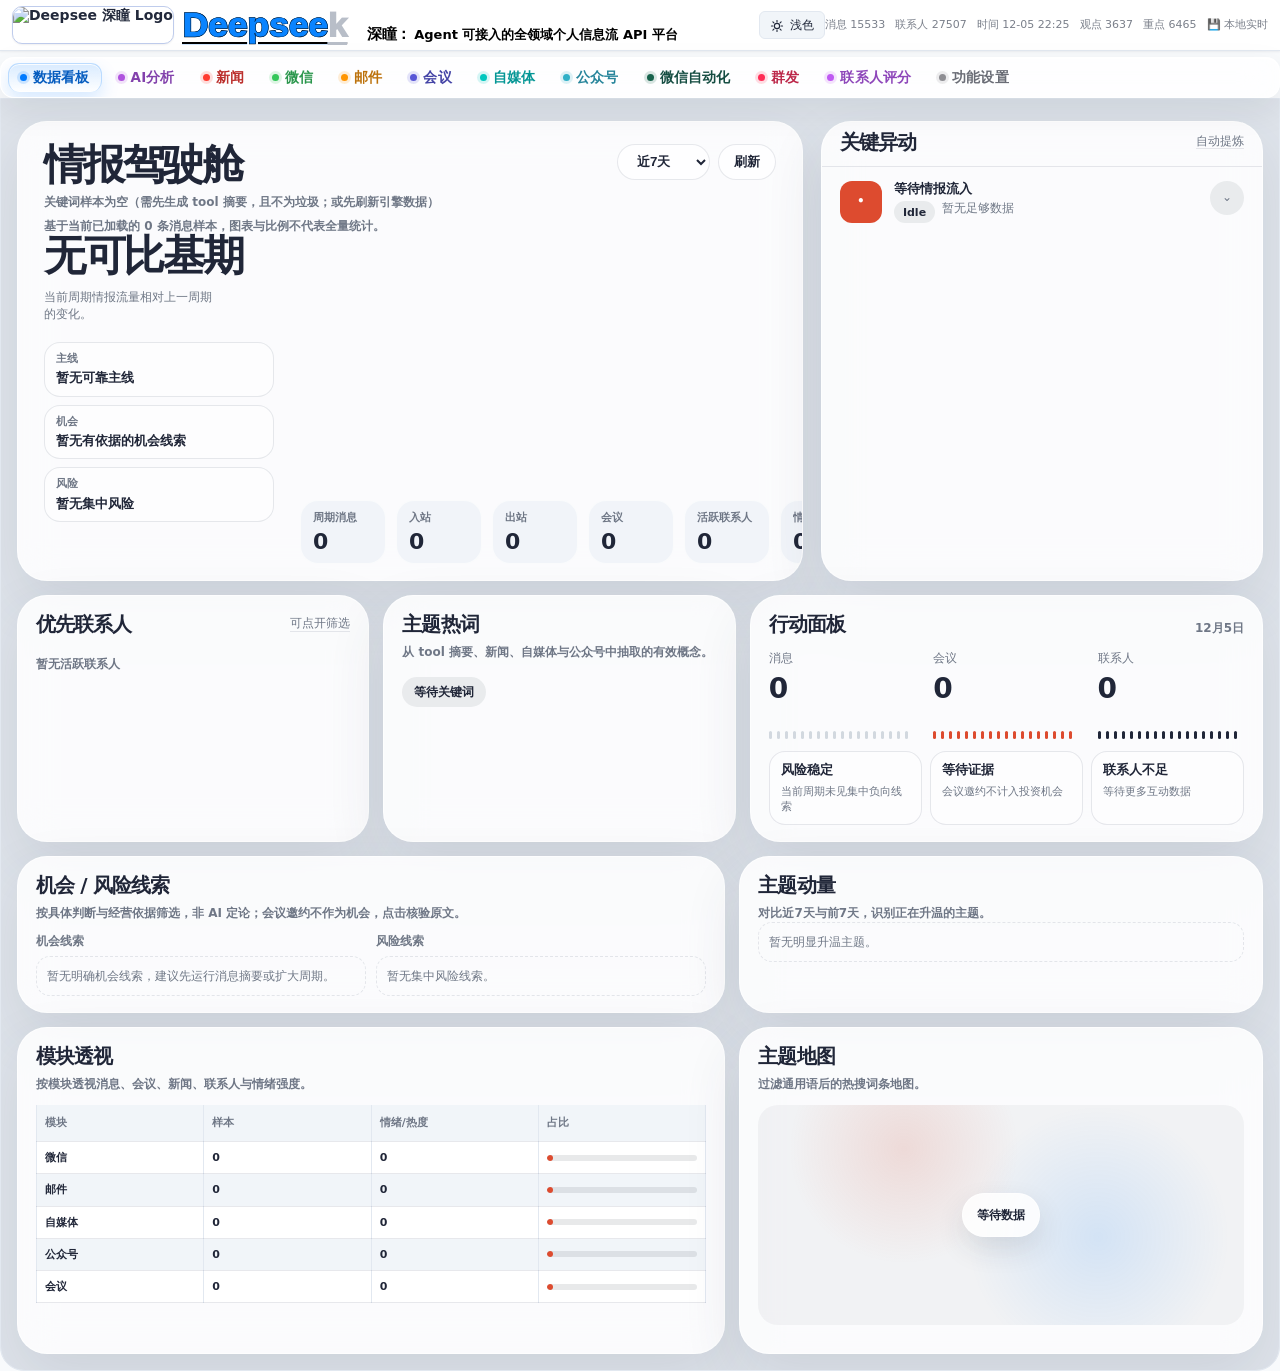
==== commit 2b48721a: "feat: expand agent automation and developer data platform" ====
--- a/static/index.html
+++ b/static/index.html
@@ -4,6 +4,7 @@
 <head>
     <meta charset="UTF-8">
     <meta name="viewport" content="width=device-width, initial-scale=1.0">
+    <script src="/static/modules/intelligence-quality.js?v=20261017-2"></script>
     <title>Deepsee - 深瞳：全面洞察自己的消息流管理引擎</title>
     <link rel="icon" type="image/webp" href="/static/assets/deepsee-brand-logo.webp">
     <!-- ECharts: 用于仪表盘可视化（包含词云扩展） -->
@@ -11,8 +12,14 @@
     <script src="https://cdn.jsdelivr.net/npm/echarts-wordcloud@2/dist/echarts-wordcloud.min.js"></script>
     <!-- Plotly: 数据看板可视化（更现代、交互更强） -->
     <script src="https://cdn.jsdelivr.net/npm/plotly.js-dist-min@2.30.0/plotly.min.js"></script>
+    <script src="/static/modules/vibedesk-embed.js?v=20261017-model-agent"></script>
     <style>
         * { margin: 0; padding: 0; box-sizing: border-box; }
+        .confirmation-dialog { margin:auto; width:min(420px,90vw); padding:24px; border:1px solid var(--border); border-radius:12px; background:var(--panel); color:var(--text); }
+        .confirmation-dialog::backdrop { background:rgba(0,0,0,.4); }
+        .confirmation-dialog p { margin-bottom:24px; white-space:pre-wrap; }
+        .confirmation-dialog .actions { display:flex; gap:12px; justify-content:flex-end; }
+        .confirmation-dialog button { padding:8px 18px; border:1px solid var(--border); border-radius:6px; background:var(--panel-muted); color:var(--text); cursor:pointer; }
 
         :root {
             /* Reference-inspired (reports) theme */
@@ -227,20 +234,20 @@
         .brand-name {
             position: relative;
             font-family: "Avenir Next", "SF Pro Display", "Helvetica Neue", Arial, sans-serif;
-            font-size: 36px;
-            font-weight: 950;
-            letter-spacing: -.035em;
+            font-size: 34px;
+            font-weight: 1000;
+            letter-spacing: 0;
             line-height: 1;
             color: #0a84ff;
             background: none;
             -webkit-background-clip: initial;
             background-clip: initial;
-            -webkit-text-stroke: .18px #0a84ff;
+            -webkit-text-stroke: .45px #000;
             text-shadow: .2px 0 0 #0a84ff, 0 .2px 0 #0a84ff;
             text-decoration: underline;
             text-decoration-thickness: 2px;
             text-underline-offset: 5px;
-            transform: scaleX(1.02);
+            transform: scaleX(1.04);
             transform-origin: left center;
         }
         .brand-name::after {
@@ -804,6 +811,10 @@
         .media-card:hover {
             transform: translateY(-1px);
             box-shadow: 0 2px 4px rgba(102, 126, 234, 0.4);
+        }
+
+        .content.openable-media-cell {
+            cursor: pointer;
         }
         
         .card-icon {
@@ -1112,6 +1123,30 @@
         #dashboard .dash-bars span { width:3px; height:100%; border-radius:999px; background:#d2d8df; }
         #dashboard .dash-bars.orange span { background:#dd4b2f; }
         #dashboard .dash-bars.dark span { background:#202638; }
+        #dashboard .dash-brief-stack { margin-top:18px; display:grid; gap:8px; }
+        #dashboard .dash-brief-item { border:1px solid var(--dash-line); border-radius:16px; background:rgba(255,255,255,.48); padding:9px 11px; min-width:0; }
+        body.theme-hacker #dashboard .dash-brief-item { background:rgba(255,255,255,.06); }
+        #dashboard .dash-brief-label { color:var(--dash-muted); font-size:11px; font-weight:850; }
+        #dashboard .dash-brief-value { margin-top:4px; color:var(--dash-ink); font-size:13px; font-weight:900; line-height:1.35; white-space:nowrap; overflow:hidden; text-overflow:ellipsis; }
+        #dashboard .dash-deep-grid { grid-column:1 / -1; display:grid; grid-template-columns: 1.15fr .85fr; gap:14px; }
+        #dashboard .dash-insight-card, #dashboard .dash-momentum-card { padding:16px 18px; }
+        #dashboard .dash-dual-list { display:grid; grid-template-columns:repeat(2,minmax(0,1fr)); gap:10px; margin-top:12px; }
+        #dashboard .dash-list-title { color:var(--dash-muted); font-size:12px; font-weight:900; margin:0 0 8px; }
+        #dashboard .dash-insight-list, #dashboard .dash-momentum-list { display:grid; gap:8px; }
+        #dashboard .dash-insight-item, #dashboard .dash-momentum-item { border:1px solid var(--dash-line); border-radius:16px; background:rgba(32,38,56,.045); padding:9px 10px; min-width:0; }
+        body.theme-hacker #dashboard .dash-insight-item, body.theme-hacker #dashboard .dash-momentum-item { background:rgba(255,255,255,.06); }
+        #dashboard .dash-insight-item { cursor:pointer; transition:transform .14s ease, background .14s ease; }
+        #dashboard .dash-insight-item:hover { transform:translateY(-1px); background:rgba(0,122,255,.08); }
+        #dashboard .dash-insight-title, #dashboard .dash-momentum-title { color:var(--dash-ink); font-size:13px; font-weight:900; line-height:1.35; white-space:nowrap; overflow:hidden; text-overflow:ellipsis; }
+        #dashboard .dash-insight-meta, #dashboard .dash-momentum-meta { margin-top:6px; display:flex; flex-wrap:wrap; gap:6px; color:var(--dash-muted); font-size:11px; line-height:1.35; }
+        #dashboard .dash-action-strip { margin-top:12px; display:grid; grid-template-columns:repeat(3,minmax(0,1fr)); gap:8px; }
+        #dashboard .dash-action-chip { border:1px solid var(--dash-line); border-radius:16px; padding:10px 11px; background:rgba(255,255,255,.42); min-width:0; }
+        body.theme-hacker #dashboard .dash-action-chip { background:rgba(255,255,255,.06); }
+        #dashboard .dash-action-chip b { display:block; color:var(--dash-ink); font-size:13px; line-height:1.25; white-space:nowrap; overflow:hidden; text-overflow:ellipsis; }
+        #dashboard .dash-action-chip span { display:block; margin-top:5px; color:var(--dash-muted); font-size:11px; line-height:1.4; }
+        #dashboard .dash-empty { color:var(--dash-muted); font-size:12px; line-height:1.5; padding:10px; border:1px dashed var(--dash-line); border-radius:14px; }
+        #dashboard .dash-clickable { cursor:pointer; }
+        #messageTable tbody tr.row-highlight td { background:rgba(0,122,255,.14) !important; }
         #dashboard #chartSentiment, #dashboard #chartMeetingPlatform, #dashboard #chartRatingDist { height:0; display:none; }
         #dashboard .dash-pivot-grid { grid-column:1 / -1; display:grid; grid-template-columns: 1.15fr .85fr; gap:14px; }
         #dashboard .dash-pivot-card, #dashboard .dash-map-card { padding:16px 18px; }
@@ -1133,6 +1168,7 @@
             #dashboard .dash-kpis { grid-template-columns: repeat(3, minmax(140px, 1fr)); }
             #dashboard .dash-grid { grid-template-columns: 1fr; }
             #dashboard .dash-span-2 { grid-column: span 1; }
+            #dashboard .dash-deep-grid, #dashboard .dash-dual-list, #dashboard .dash-action-strip { grid-template-columns: 1fr; }
         }
         
         .action-btn {
@@ -1645,9 +1681,9 @@
             height: 28px;
             padding: 0 12px;
             border-radius: 999px;
-            border: 1px solid rgba(0,122,255,.22);
-            background: rgba(0,122,255,.10);
-            color: #007aff;
+            border: 1px solid color-mix(in srgb, var(--accent) 22%, var(--border));
+            background: color-mix(in srgb, var(--accent) 10%, var(--panel));
+            color: var(--accent);
             font-weight: 850;
             cursor: pointer;
         }
@@ -1763,6 +1799,26 @@
         #news-agg .news-keywords { display: flex; flex-wrap: wrap; gap: 8px; padding: 9px 12px; }
         #news-agg .news-keyword { padding: 7px 10px; border-radius: 999px; background: rgba(0,122,255,.10); color: #0066d6; font-size: 12px; font-weight: 850; }
         #news-agg .news-prediction { padding: 9px 12px; color: #334155; font-size: 14px; line-height: 1.65; }
+        #news-agg .news-alpha-list { display:flex; flex-direction:column; }
+        #news-agg .news-alpha-item { padding:10px 12px; border-bottom:1px solid rgba(148,163,184,.14); }
+        #news-agg .news-alpha-item:last-child { border-bottom:0; }
+        #news-agg .news-alpha-head { display:flex; align-items:center; justify-content:space-between; gap:8px; }
+        #news-agg .news-alpha-theme { font-size:13px; font-weight:900; color:#0f172a; }
+        #news-agg .news-alpha-confidence { flex:0 0 auto; font-size:11px; font-weight:850; color:#0066d6; }
+        #news-agg .news-alpha-confidence.positive { color:#15803d; }
+        #news-agg .news-alpha-confidence.negative { color:#b91c1c; }
+        #news-agg .news-alpha-event { margin-top:5px; font-size:12px; line-height:1.45; font-weight:760; color:#334155; }
+        #news-agg .news-alpha-chain { margin-top:7px; display:grid; gap:4px; }
+        #news-agg .news-alpha-line { font-size:11px; line-height:1.45; color:#64748b; }
+        #news-agg .news-alpha-line b { color:#334155; font-weight:850; }
+        #news-agg .news-alpha-line.is-validation b { color:#15803d; }
+        #news-agg .news-alpha-line.is-falsifier b { color:#b91c1c; }
+        #news-agg .news-alpha-note { padding:8px 12px; color:#64748b; font-size:11px; line-height:1.45; border-top:1px solid rgba(148,163,184,.14); }
+        body.theme-hacker #news-agg .news-alpha-theme,
+        body.theme-hacker #news-agg .news-alpha-event,
+        body.theme-hacker #news-agg .news-alpha-line b { color:rgba(241,245,249,.90); }
+        body.theme-hacker #news-agg .news-alpha-line,
+        body.theme-hacker #news-agg .news-alpha-note { color:rgba(226,232,240,.62); }
 
         /* Compact intelligence-module header and score UI refinements */
         #news-agg .news-hero { align-items:center; padding:8px 12px; }
@@ -1839,11 +1895,12 @@
         body.theme-hacker #ai-summary .analysis-titlebar { border-color:rgba(255,255,255,.10); background:rgba(30,41,59,.72); }
         #ai-summary .analysis-title-main { flex:0 0 auto; font-size:20px; line-height:1; font-weight:900; letter-spacing:-.045em; color:var(--text-primary); white-space:nowrap; }
         #ai-summary .analysis-title-main span, #contact-management .contact-header h2 span { margin-left:6px; color:#007aff; font-size:10px; font-weight:900; letter-spacing:.08em; vertical-align:baseline; }
-        #ai-summary .analysis-toolbar { flex:1 1 auto; margin:0; gap:6px; min-width:0; }
-        #ai-summary .time-filter-tabs { gap:4px; }
-        #ai-summary .time-tab { padding:4px 8px; font-size:11px; }
-        #ai-summary .analysis-btn { height:26px; padding:0 9px; font-size:11px; }
-        #ai-summary .advanced-options { gap:5px; }
+        #ai-summary .analysis-toolbar { flex:1 1 auto; margin:0; gap:8px; min-width:0; overflow-x:visible; }
+        #ai-summary .time-filter-tabs { gap:3px; flex:0 0 auto; }
+        #ai-summary .time-tab { padding:5px 10px; font-size:11px; min-width:34px; text-align:center; white-space:nowrap; }
+        #ai-summary .analysis-buttons { flex:0 0 auto; }
+        #ai-summary .analysis-btn { height:28px; padding:0 10px; font-size:11px; white-space:nowrap; }
+        #ai-summary .advanced-options { gap:7px; margin-left:auto; }
         #ai-summary .option-group { gap:5px; font-size:11px; }
         #ai-summary .module-checkboxes label { margin-right:4px; white-space:nowrap; }
         #ai-summary .module-checkboxes input { width:12px; height:12px; }
@@ -2036,6 +2093,7 @@
             display: inline-flex;
             align-items: center;
             gap: 6px;
+            white-space: nowrap;
         }
 
         .button-icon {
@@ -2060,6 +2118,7 @@
         .button-label {
             display: inline-flex;
             align-items: center;
+            white-space: nowrap;
         }
 
         .summary-content {
@@ -2574,6 +2633,18 @@
         #function-settings .settings-runtime-card.is-error .settings-runtime-dot { background:#ff3b30; box-shadow:0 0 0 3px rgba(255,59,48,.14); }
         #function-settings .settings-runtime-card.is-off .settings-runtime-dot { background:#8e8e93; }
         #function-settings .settings-runtime-card.is-waiting .settings-runtime-dot { background:#f59e0b; box-shadow:0 0 0 3px rgba(245,158,11,.16); }
+        #function-settings .content-source-grid { display:grid; grid-template-columns: repeat(3, minmax(0, 1fr)); gap:8px; margin: 0 0 10px; }
+        #function-settings .content-source-card { border:1px solid var(--border-color); border-radius:12px; background:var(--surface-elevated); padding:10px; min-width:0; }
+        #function-settings .content-source-head { display:flex; align-items:center; justify-content:space-between; gap:8px; margin-bottom:7px; }
+        #function-settings .content-source-title { font-size:12px; font-weight:900; color:var(--text-primary); white-space:nowrap; overflow:hidden; text-overflow:ellipsis; }
+        #function-settings .content-source-badge { flex:0 0 auto; border:1px solid var(--border-color); border-radius:999px; padding:2px 7px; font-size:11px; color:var(--text-muted); background:var(--panel-muted); }
+        #function-settings .content-source-card.is-ok .content-source-badge { color:#147a3d; border-color:rgba(52,199,89,.28); background:rgba(52,199,89,.10); }
+        #function-settings .content-source-card.is-running .content-source-badge { color:#0759b8; border-color:rgba(10,132,255,.28); background:rgba(10,132,255,.10); }
+        #function-settings .content-source-card.is-warn .content-source-badge { color:#9a5b00; border-color:rgba(245,158,11,.34); background:rgba(245,158,11,.12); }
+        #function-settings .content-source-card.is-error .content-source-badge { color:#b42318; border-color:rgba(255,59,48,.28); background:rgba(255,59,48,.10); }
+        #function-settings .content-source-meta { display:flex; flex-wrap:wrap; gap:6px 9px; color:var(--text-muted); font-size:11px; line-height:1.45; }
+        #function-settings .content-source-path { margin-top:7px; color:var(--text-muted); font-size:11px; white-space:nowrap; overflow:hidden; text-overflow:ellipsis; }
+        @media (max-width: 1200px){ #function-settings .content-source-grid { grid-template-columns: 1fr; } }
         #function-settings .email-engine-toolbar {
             display: grid;
             grid-template-columns: minmax(250px, 1fr) minmax(250px, auto) minmax(360px, auto);
@@ -2988,7 +3059,8 @@
         #minutesTable td.summary-col, #minutesTable td.content { white-space: nowrap; }
         /* mp: 摘要不换行，点击/详情弹出小卡片 */
         #mpTable td.content { white-space: nowrap; }
-        /* media: 标题保持单行（弹窗查看完整） */
+        /* media: 标题和摘要保持单行（弹窗查看完整） */
+        #foloTable td.content { white-space: nowrap; }
         /* 标题/摘要强调（纪要/自媒体/公众号） */
         #minutesTable td.summary-col,
         #foloTable td.summary-col,
@@ -3000,6 +3072,7 @@
         #foloTable th.talker, #foloTable td.talker { width: 72px; min-width: 72px; max-width: 72px; }
         #foloTable th.task-source, #foloTable td.task-source { width: 110px; min-width: 110px; max-width: 110px; }
         #foloTable th.summary-col, #foloTable td.summary-col { width: 320px; min-width: 260px; max-width: 420px; }
+        #foloTable th.content, #foloTable td.content { width: 360px; min-width: 280px; max-width: 480px; }
         #foloTable th.like, #foloTable td.like,
         #foloTable th.comment, #foloTable td.comment,
         #foloTable th.share, #foloTable td.share,
@@ -3061,13 +3134,13 @@
         .op-buttons label[data-op="答"], .operations .op-label[data-op="答"] { background: #ecfdf5; border-color: #22c55e; color: #14532d; }
         .op-buttons label[data-op="顶"], .operations .op-label[data-op="顶"] { background: #fee2e2; border-color: #ef4444; color: #991b1b; }
         .op-buttons label[data-op="踩"], .operations .op-label[data-op="踩"] { background: #dcfce7; border-color: #10b981; color: #065f46; }
-        .analysis-toolbar { display: flex; flex-direction: row; align-items: center; gap: 8px; margin-top: 0; margin-bottom: 6px; flex-wrap: nowrap; overflow-x: auto; }
+        .analysis-toolbar { display: flex; flex-direction: row; align-items: center; gap: 8px; margin-top: 0; margin-bottom: 6px; flex-wrap: nowrap; overflow-x: visible; min-width:0; }
         .analysis-toolbar > .toolbar-primary, .analysis-toolbar > .advanced-options { align-self: center; }
         .analysis-toolbar .analysis-status { margin-left: auto; align-self: center; }
 
-        .toolbar-primary { display: inline-flex; align-items: center; gap: 8px; flex-wrap: nowrap; }
-
-        .analysis-buttons { display: inline-flex; gap: 6px; }
+        .toolbar-primary { display: inline-flex; align-items: center; gap: 8px; flex-wrap: nowrap; min-width:0; }
+
+        .analysis-buttons { display: inline-flex; gap: 6px; align-items:center; flex-wrap:nowrap; }
 
         .analysis-btn {
             padding: 5px 10px;
@@ -3080,6 +3153,19 @@
             transition: background 0.15s ease, border-color 0.15s ease;
             box-shadow: none;
             height: 28px;
+            white-space: nowrap;
+        }
+
+        .analysis-btn.run-primary {
+            background: linear-gradient(180deg, #1f2f59, #111827);
+            color: #fff;
+            border-color: rgba(15, 23, 42, .72);
+            box-shadow: 0 8px 18px rgba(15, 23, 42, .16);
+        }
+
+        .analysis-btn.run-primary:hover {
+            background: linear-gradient(180deg, #253a70, #172033);
+            border-color: rgba(15, 23, 42, .86);
         }
 
         .analysis-btn:hover {
@@ -3127,6 +3213,10 @@
 
         .module-checkboxes input {
             accent-color: #3b82f6;
+        }
+
+        #analysisParamsInline {
+            display: none !important;
         }
 
         .summary-header-actions {
@@ -3499,6 +3589,117 @@
             font-size: 11px;
             line-height: 1.55;
             margin-bottom: 6px;
+        }
+
+        .wechat-track-policy {
+            border: 1px solid var(--border-color);
+            border-radius: 12px;
+            background: var(--surface);
+            padding: 10px;
+            box-shadow: var(--shadow-sm);
+            width: min(720px, 100%);
+        }
+
+        .wechat-track-policy-head {
+            display: flex;
+            align-items: center;
+            justify-content: space-between;
+            gap: 10px;
+            margin-bottom: 8px;
+        }
+
+        .wechat-track-policy-title {
+            font-size: 13px;
+            font-weight: 800;
+            color: var(--text-primary);
+        }
+
+        .wechat-track-policy-meta {
+            color: var(--text-muted);
+            font-size: 11px;
+        }
+
+        .wechat-track-order {
+            display: flex;
+            flex-direction: column;
+            gap: 6px;
+        }
+
+        .wechat-track-row {
+            display: grid;
+            grid-template-columns: 34px minmax(180px, 1fr) 132px;
+            align-items: center;
+            gap: 8px;
+            min-height: 42px;
+            padding: 7px 8px;
+            border: 1px solid var(--border-color);
+            border-radius: 8px;
+            background: var(--surface-elevated);
+        }
+
+        .wechat-track-row[draggable="true"] {
+            cursor: grab;
+        }
+
+        .wechat-track-row.is-disabled {
+            opacity: 0.58;
+        }
+
+        .wechat-track-row.is-dragging {
+            opacity: 0.48;
+        }
+
+        .wechat-track-rank {
+            width: 24px;
+            height: 24px;
+            display: inline-flex;
+            align-items: center;
+            justify-content: center;
+            border-radius: 999px;
+            background: var(--panel-muted);
+            color: var(--text-muted);
+            font-size: 12px;
+            font-weight: 800;
+        }
+
+        .wechat-track-main {
+            min-width: 0;
+            display: flex;
+            align-items: center;
+            gap: 8px;
+        }
+
+        .wechat-track-main input {
+            flex: 0 0 auto;
+        }
+
+        .wechat-track-name {
+            font-weight: 800;
+            color: var(--text-primary);
+            font-size: 13px;
+            white-space: nowrap;
+        }
+
+        .wechat-track-kind {
+            display: block;
+            color: var(--text-muted);
+            font-size: 11px;
+            overflow: hidden;
+            text-overflow: ellipsis;
+            white-space: nowrap;
+        }
+
+        .wechat-track-actions {
+            display: flex;
+            align-items: center;
+            justify-content: flex-end;
+            gap: 5px;
+        }
+
+        .wechat-track-actions button {
+            min-width: 30px;
+            height: 28px;
+            padding: 0 8px;
         }
 
         .wechat-settings-grid {
@@ -4501,7 +4702,8 @@
         .contact-scorecard {
             display: flex;
             flex-direction: column;
-            gap: 4px;
+            gap: 10px;
+            white-space: normal;
             color: var(--text-primary);
         }
         .contact-scorecard-shell {
@@ -4764,8 +4966,16 @@
             border-color: color-mix(in srgb, #ef4444 24%, var(--border-color));
         }
         .contact-score-panel.compact {
-            padding: 2px;
-        }
+            padding: 12px;
+        }
+        .contact-scorecard h5 { margin: 0 0 10px; font-size: 12px; }
+        .contact-scorecard .contact-score-note { margin: 6px 0; line-height: 1.6; }
+        .contact-scorecard .contact-score-panel { background: var(--surface-elevated); border-color: var(--border-color); }
+        .contact-scorecard .contact-score-side-stack > * { min-width: 0; max-width: 100%; overflow-wrap: anywhere; }
+        .contact-scorecard .contact-score-chip-row { flex-wrap: wrap; }
+        .contact-scorecard .contact-score-matrix-row { grid-template-columns: 58px minmax(0, 1fr) 34px; }
+        .contact-scorecard .contact-score-terminal td details { white-space: normal; max-width: 650px; }
+        .contact-scorecard .contact-score-terminal td details[open] { overflow: visible; }
         .contact-score-fold {
             border: 1px solid var(--border-color);
             border-radius: 8px;
@@ -5078,7 +5288,7 @@
             display: block;
         }
         .contact-score-trend-chart.multi {
-            height: 360px;
+            height: 270px;
         }
         .contact-score-legend {
             display: flex;
@@ -5090,7 +5300,8 @@
             display: inline-flex;
             align-items: center;
             gap: 5px;
-            max-width: 180px;
+            max-width: 100%;
+            flex-wrap: wrap;
             padding: 2px 7px;
             border: 1px solid var(--border-color);
             border-radius: 999px;
@@ -5178,8 +5389,8 @@
         }
         .contact-score-overview {
             display: grid;
-            grid-template-columns: minmax(270px, .9fr) minmax(0, 2fr);
-            gap: 3px;
+            grid-template-columns: minmax(240px, .9fr) minmax(0, 2fr);
+            gap: 12px;
             align-items: stretch;
         }
         .contact-score-identity {
@@ -5194,8 +5405,8 @@
         }
         .contact-score-summary-board {
             display: grid;
-            grid-template-columns: repeat(4, minmax(0, 1fr));
-            gap: 3px;
+            grid-template-columns: repeat(3, minmax(0, 1fr));
+            gap: 6px;
         }
         .contact-score-identity h3 {
             margin: 0;
@@ -5252,14 +5463,14 @@
         }
         .contact-score-overview-label {
             color: var(--text-muted);
-            font-size: 10px;
+            font-size: 11px;
             white-space: nowrap;
             overflow: hidden;
             text-overflow: ellipsis;
         }
         .contact-score-overview-value {
             margin-top: 1px;
-            font-size: 13px;
+            font-size: 21px;
             font-weight: 850;
             white-space: nowrap;
             overflow: hidden;
@@ -5267,8 +5478,8 @@
         }
         .contact-score-chart-row {
             display: grid;
-            grid-template-columns: minmax(0, 1.58fr) minmax(360px, .62fr);
-            gap: 3px;
+            grid-template-columns: minmax(0, 1fr) 280px;
+            gap: 12px;
         }
         .contact-score-insight-strip {
             display: grid;
@@ -5336,9 +5547,7 @@
             cursor: pointer;
         }
         .contact-score-terminal tbody tr[data-msg-id]:hover td:last-child {
-            color: var(--brand-blue);
-            text-decoration: underline;
-            text-underline-offset: 2px;
+            color: var(--text-primary);
         }
         .contact-score-terminal .is-good {
             color: #dc2626;
@@ -5537,12 +5746,12 @@
                 grid-template-columns: 1fr;
             }
         }
-        @media (max-width: 1320px) {
+        @media (max-width: 980px) {
             .contact-scorecard-shell {
                 grid-template-columns: 1fr;
             }
             .contact-score-overview {
-                grid-template-columns: minmax(240px, 1.2fr) repeat(4, minmax(82px, .6fr));
+                grid-template-columns: 1fr;
             }
             .contact-score-sticky-side {
                 position: static;
@@ -5844,6 +6053,7 @@
             white-space: nowrap;
             box-shadow: 0 8px 20px rgba(15,23,42,.22);
             opacity: 0;
+            visibility: hidden;
             pointer-events: none;
             transition: opacity .14s ease, transform .14s ease;
         }
@@ -5862,8 +6072,70 @@
         .op-btn:hover::after, .op-btn:focus-visible::after,
         .op-btn:hover::before, .op-btn:focus-visible::before {
             opacity: 1;
+            visibility: visible;
         }
         .op-btn:hover::after, .op-btn:focus-visible::after {
+            transform: translateX(-50%) translateY(0);
+        }
+        .info-tip {
+            position: relative;
+            display: inline-flex;
+            align-items: center;
+            justify-content: center;
+            width: 17px;
+            height: 17px;
+            margin-left: 5px;
+            border-radius: 999px;
+            border: 1px solid var(--border-color);
+            background: var(--surface-elevated);
+            color: var(--text-muted);
+            font-size: 11px;
+            font-weight: 900;
+            line-height: 1;
+            cursor: help;
+            vertical-align: middle;
+        }
+        .info-tip::after {
+            content: attr(data-tip);
+            position: absolute;
+            left: 50%;
+            bottom: calc(100% + 9px);
+            transform: translateX(-50%) translateY(3px);
+            z-index: 100;
+            width: max-content;
+            max-width: 260px;
+            padding: 7px 9px;
+            border-radius: 10px;
+            background: rgba(15, 23, 42, .94);
+            color: #fff;
+            font-size: 11px;
+            font-weight: 650;
+            line-height: 1.42;
+            white-space: normal;
+            box-shadow: 0 12px 28px rgba(15,23,42,.24);
+            opacity: 0;
+            visibility: hidden;
+            pointer-events: none;
+            transition: opacity .14s ease, transform .14s ease;
+        }
+        .info-tip::before {
+            content: '';
+            position: absolute;
+            left: 50%;
+            bottom: calc(100% + 4px);
+            transform: translateX(-50%);
+            border: 5px solid transparent;
+            border-top-color: rgba(15, 23, 42, .94);
+            opacity: 0;
+            pointer-events: none;
+            transition: opacity .14s ease;
+        }
+        .info-tip:hover::after, .info-tip:focus-visible::after,
+        .info-tip:hover::before, .info-tip:focus-visible::before {
+            opacity: 1;
+            visibility: visible;
+        }
+        .info-tip:hover::after, .info-tip:focus-visible::after {
             transform: translateX(-50%) translateY(0);
         }
         .op-buttons label, .op-checkbox { display:none !important; }
@@ -6156,6 +6428,8 @@
         /* Send management compact table/editor overflow fix */
         #send-management .send-composer-card,
         #send-management .send-composer-card * { box-sizing: border-box; }
+        #send-management .send-split { grid-template-columns: minmax(520px, 42vw) minmax(720px, 1fr); gap:12px; }
+        #send-management .send-left { width: auto; min-width: 520px; overflow: hidden; }
         #send-management .send-composer-card { overflow: hidden; min-width: 0; }
         #send-management .send-composer-head { min-width: 0; align-items: center; }
         #send-management .send-composer-head > div:first-child { flex: 0 0 auto; }
@@ -6163,7 +6437,15 @@
         #send-management .send-composer-actions-top { display:flex; flex-wrap:nowrap; gap:5px; min-width:0; overflow:hidden; }
         #send-management .send-composer-actions-top .action-btn { height:24px; padding:0 8px; font-size:11px; white-space:nowrap; flex:0 1 auto; }
         #send-management .send-composer-meta { max-width: 150px; overflow:hidden; text-overflow:ellipsis; }
-        #send-management .send-composer-grid { grid-template-columns: minmax(0, 1.18fr) minmax(230px, .82fr); min-width:0; overflow:hidden; }
+        #send-management .send-composer-grid { grid-template-columns: minmax(0, 1.2fr) minmax(260px, .8fr); min-width:0; overflow:hidden; }
+        #send-management .send-scenario-strip { display:grid; grid-template-columns:repeat(4,minmax(0,1fr)); gap:6px; margin:9px 0 8px; }
+        #send-management .send-scenario-btn { border:1px solid var(--border-color); border-radius:12px; background:var(--panel-muted); color:var(--text-primary); padding:8px 9px; text-align:left; cursor:pointer; min-width:0; transition:background .15s ease, border-color .15s ease, transform .15s ease; }
+        #send-management .send-scenario-btn:hover { transform:translateY(-1px); border-color:var(--border-strong); }
+        #send-management .send-scenario-btn.active { background:rgba(255,45,85,.09); border-color:rgba(255,45,85,.34); }
+        #send-management .send-scenario-name { display:block; font-size:12px; font-weight:950; white-space:nowrap; overflow:hidden; text-overflow:ellipsis; }
+        #send-management .send-scenario-desc { display:block; margin-top:3px; color:var(--text-muted); font-size:10px; line-height:1.28; white-space:nowrap; overflow:hidden; text-overflow:ellipsis; }
+        #send-management .send-scenario-note { display:flex; align-items:center; gap:7px; min-height:28px; margin:-2px 0 7px; padding:6px 9px; border-radius:10px; background:rgba(15,23,42,.045); color:var(--text-muted); font-size:11px; line-height:1.35; }
+        body.theme-hacker #send-management .send-scenario-note { background:rgba(255,255,255,.06); }
         #send-management .send-link-inline { display:grid; grid-template-columns:minmax(0,1fr) auto; gap:6px; min-width:0; }
         #send-management .send-link-inline .filter-input { min-width:0; width:100%; }
         #send-management .send-asset-list { max-height:86px; overflow:auto; }
@@ -6194,9 +6476,21 @@
         #send-management .send-table .send-reply-input { height:24px !important; min-height:24px !important; max-height:24px !important; resize:none; white-space:nowrap; overflow:hidden; line-height:20px; padding:2px 7px; }
         #send-management .send-actions { display:flex; flex-wrap:nowrap; justify-content:flex-end; gap:4px; white-space:nowrap; }
         #send-management .send-actions .send-mini { flex:0 0 auto; height:22px; padding:0 6px; }
+        #send-management .send-contact-columns { grid-template-columns: minmax(104px,.55fr) minmax(190px,1.14fr) minmax(210px,1.28fr); gap:10px; }
+        #send-management .send-col-title { display:flex; align-items:center; justify-content:space-between; gap:6px; padding:9px 10px; }
+        #send-management .send-contact-item { display:grid; grid-template-columns:minmax(0,1fr); align-items:start; gap:2px; padding:7px 8px; min-height:42px; }
+        #send-management .send-contact-item .name { flex:auto; width:100%; font-size:12px; line-height:1.25; }
+        #send-management .send-contact-item .id { flex:auto; width:100%; max-width:none; margin-left:0; font-size:10px; line-height:1.25; }
+        #send-management .send-tag-item { min-height:30px; padding:6px 7px; }
+        #send-management .send-left-toolbar { grid-template-columns:minmax(160px,1.2fr) minmax(118px,.86fr) minmax(118px,.86fr) 92px; }
+        #send-management .send-contact-hint { display:block; grid-column:1 / -1; padding:2px 3px 0; }
         @media (max-width: 1300px){
+            #send-management .send-split { grid-template-columns: minmax(430px, 42vw) minmax(620px, 1fr); }
+            #send-management .send-left { min-width:430px; }
             #send-management .send-composer-grid { grid-template-columns:1fr; }
             #send-management .send-preview-card { display:none; }
+            #send-management .send-scenario-strip { grid-template-columns:repeat(2,minmax(0,1fr)); }
+            #send-management .send-contact-columns { grid-template-columns:minmax(92px,.55fr) minmax(150px,1fr) minmax(160px,1.08fr); }
         }
 
     
@@ -6227,6 +6521,96 @@
         #settings-ai-config .ai-param-row.onepage-row { grid-template-columns:repeat(2,minmax(180px,260px)); justify-content:start; }
         #settings-ai-config .ai-settings-title-en { margin-left:8px; color:#2563eb; font-size:12px; font-weight:800; letter-spacing:.02em; }
         #settings-ai-config .ai-compact-note { margin-top:8px; color:var(--text-muted); font-size:12px; line-height:1.55; }
+        #settings-ai-config .ai-mode-shell {
+            display:grid;
+            grid-template-columns:minmax(320px,.78fr) minmax(0,1.22fr);
+            gap:12px;
+            align-items:stretch;
+            margin-bottom:10px;
+        }
+        #settings-ai-config .ai-mode-card {
+            border:1px solid var(--border-color);
+            border-radius:14px;
+            background:var(--surface-elevated);
+            box-shadow:var(--shadow-sm);
+            padding:12px;
+            min-width:0;
+        }
+        #settings-ai-config .ai-mode-card.is-active {
+            border-color:rgba(37,99,235,.34);
+            box-shadow:0 8px 22px rgba(37,99,235,.10);
+        }
+        #settings-ai-config .ai-mode-title {
+            display:flex;
+            align-items:center;
+            justify-content:space-between;
+            gap:10px;
+            margin-bottom:8px;
+            font-size:15px;
+            font-weight:950;
+            color:var(--text-primary);
+        }
+        #settings-ai-config .ai-mode-options {
+            display:grid;
+            grid-template-columns:1fr;
+            gap:8px;
+        }
+        #settings-ai-config .ai-mode-option {
+            display:grid;
+            grid-template-columns:auto minmax(0,1fr);
+            gap:8px;
+            align-items:start;
+            border:1px solid var(--border-color);
+            border-radius:12px;
+            padding:9px;
+            background:var(--panel-muted);
+            cursor:pointer;
+        }
+        #settings-ai-config .ai-mode-option:has(input:checked) {
+            border-color:rgba(37,99,235,.38);
+            background:rgba(37,99,235,.08);
+        }
+        #settings-ai-config .ai-mode-option input { margin-top:3px; }
+        #settings-ai-config .ai-mode-option strong {
+            display:block;
+            margin-bottom:3px;
+            color:var(--text-primary);
+            font-size:13px;
+        }
+        #settings-ai-config .ai-mode-option span {
+            color:var(--text-muted);
+            font-size:12px;
+            line-height:1.45;
+        }
+        #settings-ai-config .ai-mode-lock-note {
+            display:none;
+            margin:8px 0 0;
+            border:1px dashed rgba(37,99,235,.32);
+            border-radius:10px;
+            padding:8px;
+            color:#1d4ed8;
+            background:rgba(37,99,235,.07);
+            font-size:12px;
+            line-height:1.5;
+        }
+        #settings-ai-config.ai-provider-dasheng .ai-mode-lock-note { display:block; }
+        #settings-ai-config .ai-custom-shell.is-locked {
+            opacity:.64;
+            filter:grayscale(.18);
+        }
+        #settings-ai-config .ai-custom-shell.is-locked .ai-settings-block {
+            background:linear-gradient(135deg, var(--surface-elevated), rgba(241,245,249,.92));
+        }
+        #settings-ai-config .ai-custom-shell.is-locked .ai-block-title::after {
+            content:"会员模式已锁定";
+            margin-left:auto;
+            border-radius:999px;
+            padding:3px 8px;
+            background:rgba(37,99,235,.10);
+            color:#1d4ed8;
+            font-size:11px;
+            font-weight:900;
+        }
         #settings-ai-config .router-title { display:none; }
         #settings-ai-config .router-header-grid { grid-template-columns:minmax(0,1fr) minmax(340px,.82fr); gap:8px; align-items:stretch; }
         #settings-ai-config .router-header-card { padding:7px 8px; min-height:0; }
@@ -6251,20 +6635,195 @@
         #settings-ai-config .router-runtime-meta { font-size:10px; color:var(--text-muted); white-space:nowrap; }
         #settings-ai-config .router-runtime-lane { display:inline-flex; align-items:center; height:18px; padding:0 6px; border-radius:999px; font-size:10px; font-weight:900; color:#1d4ed8; background:rgba(37,99,235,.10); }
         #settings-ai-config #routerRuntimeStatus { font-size:11px; color:var(--text-muted); }
+        #settings-ai-config .router-preview-card { margin:8px 0; border:1px solid var(--border-color); border-radius:12px; background:var(--panel-muted); padding:9px; }
+        #settings-ai-config .router-preview-row { display:flex; align-items:end; gap:8px; flex-wrap:wrap; }
+        #settings-ai-config .router-preview-row label { display:block; margin-bottom:4px; color:var(--text-muted); font-size:11px; font-weight:850; }
+        #settings-ai-config .router-preview-row select { min-width:220px; }
+        #settings-ai-config #routerPreviewResult { margin-top:8px; display:flex; flex-wrap:wrap; gap:6px; color:var(--text-muted); font-size:11px; }
+        #settings-ai-config .router-preview-chip { border:1px solid var(--border-color); border-radius:999px; background:var(--surface-elevated); padding:4px 8px; color:var(--text-primary); }
+        #settings-ai-config .router-preview-chip.is-fallback { color:#9a5b00; border-color:rgba(245,158,11,.28); background:rgba(245,158,11,.10); }
+        #settings-ai-config #routerValidationStatus { margin-top:8px; color:var(--text-muted); font-size:12px; line-height:1.5; }
+        #settings-ai-config #routerValidationStatus.is-error { color:#b42318; }
+        #settings-ai-config #routerValidationStatus.is-ok { color:#147a3d; }
         #settings-ai-config .ai-param-grid .settings-group,
         #settings-ai-config .ai-param-grid .inline-field { margin:0; min-width:0; }
         #settings-ai-config .ai-param-grid input,
         #settings-ai-config .ai-param-grid select { width:100%; }
         #settings-ai-config .router-shell { margin-top:0; }
         #settings-ai-config .router-lanes-grid { grid-template-columns:minmax(0,1fr); }
-        #settings-ai-config .router-lane-card[data-router-lane="mid"] { display:none; }
+        #settings-ai-config .dasheng-member-shell {
+            display:grid;
+            grid-template-columns:minmax(340px,.8fr) minmax(0,1.2fr);
+            gap:12px;
+            align-items:start;
+        }
+        #settings-ai-config .dasheng-member-card {
+            border:1px solid var(--border-color);
+            border-radius:14px;
+            background:var(--surface-elevated);
+            box-shadow:var(--shadow-sm);
+            padding:12px;
+            min-width:0;
+        }
+        #settings-ai-config .dasheng-member-title {
+            display:flex;
+            align-items:center;
+            justify-content:space-between;
+            gap:10px;
+            margin-bottom:10px;
+            font-size:15px;
+            font-weight:950;
+            color:var(--text-primary);
+        }
+        #settings-ai-config .dasheng-member-pill {
+            flex:0 0 auto;
+            border:1px solid rgba(37,99,235,.24);
+            border-radius:999px;
+            padding:3px 8px;
+            font-size:11px;
+            color:#1d4ed8;
+            background:rgba(37,99,235,.08);
+        }
+        #settings-ai-config .dasheng-key-row {
+            display:grid;
+            grid-template-columns:minmax(0,1fr) auto;
+            gap:8px;
+            align-items:end;
+        }
+        #settings-ai-config .dasheng-key-row input { width:100%; }
+        #settings-ai-config .dasheng-preset-grid {
+            display:grid;
+            grid-template-columns:repeat(2,minmax(0,1fr));
+            gap:8px;
+        }
+        #settings-ai-config .dasheng-preset-field label {
+            display:block;
+            margin-bottom:4px;
+            font-size:11px;
+            font-weight:850;
+            color:var(--text-muted);
+        }
+        #settings-ai-config .dasheng-preset-field input {
+            width:100%;
+            color:var(--text-muted);
+            background:var(--panel-muted);
+            border-style:dashed;
+            cursor:not-allowed;
+        }
+        #settings-ai-config .dasheng-route-list {
+            display:grid;
+            grid-template-columns:repeat(2,minmax(0,1fr));
+            gap:8px;
+            margin-top:10px;
+        }
+        #settings-ai-config .dasheng-route-card {
+            border:1px solid var(--border-color);
+            border-radius:12px;
+            background:var(--panel-muted);
+            padding:9px;
+            min-width:0;
+        }
+        #settings-ai-config .dasheng-route-name {
+            font-size:12px;
+            font-weight:900;
+            color:var(--text-primary);
+            margin-bottom:5px;
+        }
+        #settings-ai-config .dasheng-route-meta {
+            color:var(--text-muted);
+            font-size:11px;
+            line-height:1.5;
+        }
+        #settings-ai-config .router-task-overview {
+            margin:8px 0;
+            border:1px solid var(--border-color);
+            border-radius:12px;
+            background:var(--surface-elevated);
+            padding:9px;
+        }
+        #settings-ai-config .router-task-overview-head {
+            display:flex;
+            align-items:center;
+            justify-content:space-between;
+            gap:8px;
+            margin-bottom:8px;
+        }
+        #settings-ai-config .router-task-overview-title {
+            font-size:13px;
+            font-weight:950;
+            color:var(--text-primary);
+        }
+        #settings-ai-config .router-task-grid {
+            display:grid;
+            grid-template-columns:repeat(3,minmax(0,1fr));
+            gap:7px;
+        }
+        #settings-ai-config .router-task-card {
+            border:1px solid var(--border-color);
+            border-radius:10px;
+            background:var(--panel-muted);
+            padding:8px;
+            min-width:0;
+        }
+        #settings-ai-config .router-task-card-name {
+            display:flex;
+            align-items:center;
+            justify-content:space-between;
+            gap:6px;
+            margin-bottom:5px;
+            color:var(--text-primary);
+            font-size:12px;
+            font-weight:900;
+        }
+        #settings-ai-config .router-task-card-kind {
+            flex:0 0 auto;
+            border-radius:999px;
+            padding:2px 6px;
+            background:rgba(37,99,235,.10);
+            color:#1d4ed8;
+            font-size:10px;
+            font-weight:900;
+        }
+        #settings-ai-config .router-task-card-models {
+            overflow:hidden;
+            text-overflow:ellipsis;
+            white-space:nowrap;
+            color:var(--text-muted);
+            font-size:11px;
+        }
+        @media (max-width: 1280px){
+            #settings-ai-config .ai-mode-shell,
+            #settings-ai-config .dasheng-member-shell,
+            #settings-ai-config .dasheng-preset-grid,
+            #settings-ai-config .dasheng-route-list,
+            #settings-ai-config .router-task-grid { grid-template-columns:1fr; }
+        }
         @media (max-width: 1280px){
             #settings-ai-config .ai-param-row, #settings-ai-config .ai-param-row.onepage-row { grid-template-columns:repeat(2,minmax(0,1fr)); }
             #settings-ai-config .router-lanes-grid { grid-template-columns:1fr; }
         }
 
     </style>
+    <!-- Load the Newma adapter after the legacy monolithic stylesheet so its
+         semantic overrides win without modifying Deepsee's standalone UI. -->
+    <link rel="stylesheet" href="/static/modules/vibedesk-embed.css?v=20261015-settings">
     <script>
+        function confirmAction(message) {
+            return new Promise(resolve => {
+                const dialog = document.createElement('dialog');
+                dialog.className = 'confirmation-dialog';
+                dialog.setAttribute('aria-label', '操作确认');
+                dialog.innerHTML = '<form method="dialog"><p></p><div class="actions"><button value="cancel">取消</button><button value="confirm">确认</button></div></form>';
+                dialog.querySelector('p').textContent = String(message || '确认执行？');
+                dialog.addEventListener('close', () => {
+                    const accepted = dialog.returnValue === 'confirm';
+                    dialog.remove();
+                    resolve(accepted);
+                }, {once:true});
+                document.body.appendChild(dialog);
+                dialog.showModal();
+            });
+        }
         // Debug: capture runtime errors and show a small non-blocking banner (Ctrl+~ to toggle)
         (function(){
             try{
@@ -6299,13 +6858,19 @@
             window.__emailAccountsMap = {};
             const sel1 = document.getElementById('emailAccountSelect');
             const sel2 = document.getElementById('emailAccountsManage');
+            const selectedAccount = sel1?.value || '';
+            const managedAccount = sel2?.value || '';
+            window.__emailAccountsReadOnly = Array.isArray(arr) && arr.length > 0 && arr.every(acc => !acc.enabled);
             if (sel1){ sel1.innerHTML = '<option value="">全部</option>'; }
             if (sel2){ sel2.innerHTML = ''; }
             (arr||[]).forEach(acc => {
                 window.__emailAccountsMap[String(acc.id)] = `${acc.name} <${acc.email_address}>`;
-                const o1 = document.createElement('option'); o1.value = acc.id; o1.textContent = `${acc.name} <${acc.email_address}>`; if (sel1) sel1.appendChild(o1);
-                const o2 = document.createElement('option'); o2.value = acc.id; o2.textContent = `${acc.name} <${acc.email_address}>`; if (sel2) sel2.appendChild(o2);
+                const label = `${acc.name} <${acc.email_address}>${acc.enabled ? '' : '（同步已停用）'}`;
+                const o1 = document.createElement('option'); o1.value = acc.id; o1.textContent = label; if (sel1) sel1.appendChild(o1);
+                const o2 = document.createElement('option'); o2.value = acc.id; o2.textContent = label; if (sel2) sel2.appendChild(o2);
             });
+            if (sel1 && [...sel1.options].some(o => o.value === selectedAccount)) sel1.value = selectedAccount;
+            if (sel2 && [...sel2.options].some(o => o.value === managedAccount)) sel2.value = managedAccount;
             // try select default account if configured
             // 默认选择“全部”，不再强制应用单一默认账户
             if (sel1 && sel1.options.length && !sel1.value){ sel1.value = sel1.options[0].value; }
@@ -6516,6 +7081,8 @@
         // 初次渲染当前数据
         renderEmailTable(items);
         applyEmailFilters();
+        const emailStatus = document.getElementById('emailRefreshStatus');
+        if (emailStatus) emailStatus.textContent = `库内 ${Number(j.total || 0).toLocaleString()} 封 · 本次加载 ${remoteItems.length} 封${window.__emailAccountsReadOnly ? ' · 历史邮件可查看，邮箱同步已停用' : ''}`;
         if (EMAIL_AI_SUMMARY_ENABLED && !skipAutoDerive){
             // 触发条件：文本≥AI_MIN_CHARS 且（缺字段 或 summary_origin 不是 tool）
             const missing = items
@@ -6967,7 +7534,7 @@
             if (bar) bar.style.width = '1%';
             try{
                 const r = await fetch(`/api/email/derive?progress_key=${encodeURIComponent(key)}`, {
-                    method: 'POST', headers:{'Content-Type':'application/json'}, body: JSON.stringify({ ids, force: false, batch_size: 20 })
+                    method: 'POST', headers:{'Content-Type':'application/json'}, body: JSON.stringify({ ids, force: false, batch_size: 100 })
                 });
                 if (!r.ok) throw new Error(`HTTP ${r.status}`);
             }catch(e){ console.warn('启动邮件覆盖失败', e); }
@@ -7102,47 +7669,6 @@
         }
     }
 
-    async function syncWeChatAggFromSendConfig(){
-        try{
-            const gatewayCfg = await requestJson('/api/wechat-gateway/config');
-            const gatewayBase = String(gatewayCfg?.base_url || '').trim();
-            const appId = String(gatewayCfg?.app_id || '').trim();
-            const callbackUrl = String(gatewayCfg?.callback_public_url || '').trim();
-            if (!gatewayBase || !appId){
-                alert('请先在“网关配置”中填写 wechatapi 地址和 AppId，再同步。');
-                return;
-            }
-
-            const arr = await requestJson('/api/extensions/adapters');
-            const existing = Array.isArray(arr) ? arr.find(x=>String(x.key)==='wechat') : null;
-            const enabled = existing ? !!existing.enabled : false;
-            const name = existing ? String(existing.name || '微信引擎') : '微信引擎';
-            const cfg = existing ? _aggCfg(existing) : {};
-            const merged = {
-                ...cfg,
-                platform: 'wechat',
-                gateway_base: gatewayBase,
-                bot_uuid: appId,
-                callback_url: callbackUrl,
-                source: 'wechatapi_gateway',
-                agent_event_endpoint: '/api/wechat-gateway/agent-event',
-                agent_send_endpoint: '/api/wechat-gateway/agent-send-text',
-            };
-            const r = await fetch('/api/extensions/adapters', {
-                method:'POST',
-                headers:{'Content-Type':'application/json'},
-                body: JSON.stringify({ key:'wechat', name, enabled, source_type:'wechatapi_gateway', config: merged }),
-            });
-            const j = await r.json().catch(()=>null);
-            if (!r.ok) throw new Error(j?.detail || `HTTP ${r.status}`);
-            alert('已从 wechatapi 网关同步“微信引擎”参数（可在列表中编辑/启用）。');
-            await loadAdapters();
-        }catch(e){
-            alert('同步失败：' + String(e?.message || e));
-        }
-    }
-
-
     function openAggModal(key){
         const modal = document.getElementById('aggModal');
         if (!modal) return;
@@ -7256,7 +7782,7 @@
     }
 
     async function deleteAggregation(key){
-        if (!confirm(`确定删除引擎 ${key} 吗？`)) return;
+        if (!await confirmAction(`确定删除引擎 ${key} 吗？`)) return;
         try{
             const r = await fetch(`/api/extensions/adapters/${encodeURIComponent(key)}`, { method:'DELETE' });
             const j = await r.json().catch(()=>null);
@@ -7417,6 +7943,8 @@
                 tdTime.textContent = it.timestamp ? new Date(it.timestamp).toLocaleString() : '';
 
                 const tdContent = buildMediaCell({
+                    id: it.id || it.message_id || '',
+                    message_id: it.id || it.message_id || '',
                     type: it?.meta?.contents?.url ? 'link' : (it.direction === 'out' ? 'text' : (it?.meta?.media_url ? 'image' : 'text')),
                     content: it.content_text || '',
                     contents: it?.meta?.contents || {},
@@ -7573,7 +8101,8 @@
             <div class="tab" data-module="minutes-agg">会议</div>
             <div class="tab" data-module="folo-agg">自媒体</div>
             <div class="tab" data-module="mp-agg">公众号</div>
-            <div class="tab" data-module="send-management">消息群发</div>
+            <div class="tab" data-module="wechat-automation">微信自动化</div>
+            <div class="tab" data-module="send-management">群发</div>
             <div class="tab" data-module="contact-management">联系人评分</div><!-- compatibility: data-module="contact-management">分析师评分< -->
             <div class="tab" data-module="function-settings">功能设置</div>
         </div>
@@ -7588,19 +8117,24 @@
                     <section class="dash-card dash-main-card">
                         <div class="dash-card-head">
                             <div>
-                                <div class="dash-title">Income Tracker</div>
-                                <div class="dash-eyebrow" id="dashboardStatus">Track changes in intelligence flow over time and access detailed signals.</div>
+                                <div class="dash-title">情报驾驶舱</div>
+                                <div class="dash-eyebrow" id="dashboardStatus">跟踪消息流、主题热度、联系人与风险机会的实时变化。</div>
+                                <div class="dash-eyebrow" id="dashboardSampleStatus">消息样本加载中…</div>
                             </div>
-                            <select class="dash-select" aria-label="看板周期"><option>Week</option><option>Month</option></select>
+                            <div style="display:flex;gap:8px;align-items:center;">
+                                <select class="dash-select" id="dashboardRangeSelect" aria-label="看板周期"><option value="7">近7天</option><option value="14">近14天</option></select>
+                                <button id="dashboardRefreshBtn" class="dash-select" type="button">刷新</button>
+                            </div>
                         </div>
                         <div class="dash-growth">
                             <div class="dash-growth-value" id="dashGrowthValue">+0%</div>
-                            <div class="dash-growth-note">This week's intelligence flow compared with last week's baseline.</div>
+                            <div class="dash-growth-note">当前周期情报流量相对上一周期的变化。</div>
+                            <div class="dash-brief-stack" id="dashboardBriefStack"></div>
                         </div>
                         <div class="dash-chart-area">
                             <div id="chartDailyCount" class="dash-chart dash-chart-lg"></div>
                             <div id="dashboardKpis" class="dash-kpis">
-                                <div class="dash-kpi-card"><div class="dash-kpi-title">近7天消息</div><div class="dash-kpi-value" id="kpiTotal7d">-</div></div>
+                                <div class="dash-kpi-card"><div class="dash-kpi-title">周期消息</div><div class="dash-kpi-value" id="kpiTotal7d">-</div></div>
                                 <div class="dash-kpi-card"><div class="dash-kpi-title">入站</div><div class="dash-kpi-value" id="kpiIn7d">-</div></div>
                                 <div class="dash-kpi-card"><div class="dash-kpi-title">出站</div><div class="dash-kpi-value" id="kpiOut7d">-</div></div>
                                 <div class="dash-kpi-card"><div class="dash-kpi-title">会议</div><div class="dash-kpi-value" id="kpiMeetings7d">-</div></div>
@@ -7611,44 +8145,64 @@
                     </section>
 
                     <aside class="dash-card dash-side-card">
-                        <div class="dash-side-head"><div class="dash-section-title">Recent Signals</div><span class="dash-link">See all</span></div>
+                        <div class="dash-side-head"><div class="dash-section-title">关键异动</div><span class="dash-link">自动提炼</span></div>
                         <div id="dashboardSignalList" class="dash-signal-list"></div>
                     </aside>
 
                     <div class="dash-bottom-grid">
                         <section class="dash-card dash-connect-card">
-                            <div class="dash-side-head" style="padding:0 0 12px"><div class="dash-section-title">Let’s Connect</div><span class="dash-link">See all</span></div>
+                            <div class="dash-side-head" style="padding:0 0 12px"><div class="dash-section-title">优先联系人</div><span class="dash-link">可点开筛选</span></div>
                             <div id="dashboardContactList"></div>
                         </section>
                         <section class="dash-card dash-keyword-card">
-                            <div class="dash-section-title">Trend Keywords</div>
-                            <div class="dash-eyebrow">Signals extracted from summaries, news and high-frequency topics.</div>
+                            <div class="dash-section-title">主题热词</div>
+                            <div class="dash-eyebrow">从 tool 摘要、新闻、自媒体与公众号中抽取的有效概念。</div>
                             <div id="dashboardKeywordPills" class="dash-keywords"></div>
                             <div id="chartTopKeywords" class="dash-chart" style="height:0;display:none;"></div>
                         </section>
                         <section class="dash-card dash-progress-card">
-                            <div class="dash-card-head"><div class="dash-section-title">Proposal Progress</div><div class="dash-eyebrow" id="dashProgressDate">Today</div></div>
+                            <div class="dash-card-head"><div class="dash-section-title">行动面板</div><div class="dash-eyebrow" id="dashProgressDate">今日</div></div>
                             <div class="dash-progress-stats">
-                                <div><div class="dash-progress-label">Messages</div><div class="dash-progress-num" id="dashProgressMessages">-</div><div class="dash-bars" id="dashBarsMessages"></div></div>
-                                <div><div class="dash-progress-label">Meetings</div><div class="dash-progress-num" id="dashProgressMeetings">-</div><div class="dash-bars orange" id="dashBarsMeetings"></div></div>
-                                <div><div class="dash-progress-label">Contacts</div><div class="dash-progress-num" id="dashProgressContacts">-</div><div class="dash-bars dark" id="dashBarsContacts"></div></div>
+                                <div><div class="dash-progress-label">消息</div><div class="dash-progress-num" id="dashProgressMessages">-</div><div class="dash-bars" id="dashBarsMessages"></div></div>
+                                <div><div class="dash-progress-label">会议</div><div class="dash-progress-num" id="dashProgressMeetings">-</div><div class="dash-bars orange" id="dashBarsMeetings"></div></div>
+                                <div><div class="dash-progress-label">联系人</div><div class="dash-progress-num" id="dashProgressContacts">-</div><div class="dash-bars dark" id="dashBarsContacts"></div></div>
                             </div>
+                            <div id="dashboardActionStrip" class="dash-action-strip"></div>
                             <div id="chartTopContacts" class="dash-chart" style="height:0;display:none;"></div>
                             <div id="chartSentiment" class="dash-chart"></div>
                             <div id="chartMeetingPlatform" class="dash-chart"></div>
                             <div id="chartRatingDist" class="dash-chart"></div>
                         </section>
                     </div>
+                    <div class="dash-deep-grid">
+                        <section class="dash-card dash-insight-card">
+                            <div class="dash-card-head"><div><div class="dash-section-title">机会 / 风险线索</div><div class="dash-eyebrow">按具体判断与经营依据筛选，非 AI 定论；会议邀约不作为机会，点击核验原文。</div></div></div>
+                            <div class="dash-dual-list">
+                                <div>
+                                    <div class="dash-list-title">机会线索</div>
+                                    <div id="dashboardOpportunityList" class="dash-insight-list"></div>
+                                </div>
+                                <div>
+                                    <div class="dash-list-title">风险线索</div>
+                                    <div id="dashboardRiskList" class="dash-insight-list"></div>
+                                </div>
+                            </div>
+                        </section>
+                        <section class="dash-card dash-momentum-card">
+                            <div class="dash-card-head"><div><div class="dash-section-title">主题动量</div><div class="dash-eyebrow">对比近7天与前7天，识别正在升温的主题。</div></div></div>
+                            <div id="dashboardMomentumList" class="dash-momentum-list"></div>
+                        </section>
+                    </div>
                     <div class="dash-pivot-grid">
                         <section class="dash-card dash-pivot-card">
-                            <div class="dash-card-head"><div><div class="dash-section-title">Module Pivot</div><div class="dash-eyebrow">按模块透视消息、会议、新闻、联系人与情绪强度。</div></div></div>
+                            <div class="dash-card-head"><div><div class="dash-section-title">模块透视</div><div class="dash-eyebrow">按模块透视消息、会议、新闻、联系人与情绪强度。</div></div></div>
                             <table class="dash-pivot-table">
                                 <thead><tr><th>模块</th><th>样本</th><th>情绪/热度</th><th>占比</th></tr></thead>
                                 <tbody id="dashboardPivotBody"><tr><td colspan="4">等待数据</td></tr></tbody>
                             </table>
                         </section>
                         <section class="dash-card dash-map-card">
-                            <div class="dash-card-head"><div><div class="dash-section-title">Topic Map</div><div class="dash-eyebrow">过滤通用语后的热搜词条地图。</div></div></div>
+                            <div class="dash-card-head"><div><div class="dash-section-title">主题地图</div><div class="dash-eyebrow">过滤通用语后的热搜词条地图。</div></div></div>
                             <div id="dashboardTopicMap" class="dash-topic-map"></div>
                             <div id="dashboardHotList" class="dash-hot-list"></div>
                         </section>
@@ -7663,35 +8217,29 @@
             <div class="analysis-toolbar">
                 <div class="toolbar-primary">
                     <div class="time-filter-tabs time-tabs">
-                        <div class="time-tab active" data-period="1day">近1天</div>
-                        <div class="time-tab" data-period="3days">近3天</div>
-                        <div class="time-tab" data-period="1week">近1周</div>
-                        <div class="time-tab" data-period="1month">近1月</div>
+                        <div class="time-tab active" data-period="1day">一天</div>
+                        <div class="time-tab" data-period="3days">三天</div>
+                        <div class="time-tab" data-period="1week">七天</div>
+                        <div class="time-tab" data-period="1month">一月</div>
                     </div>
                     <div class="analysis-buttons">
-                        <button id="runAnalysisBtn" class="analysis-btn"><span class="button-with-icon"><span class="button-icon" aria-hidden="true"><svg viewBox="0 0 24 24"><path d="M5 12h10"/><path d="m11 6 6 6-6 6"/><path d="M5 6v12"/></svg></span><span class="button-label">运行分析</span></span></button>
+                        <button id="runAnalysisBtn" class="analysis-btn run-primary"><span class="button-with-icon"><span class="button-icon" aria-hidden="true"><svg viewBox="0 0 24 24"><path d="M13 3 5 14h6l-1 7 8-11h-6z"/><path d="M19 4v3"/><path d="M20.5 5.5h-3"/></svg></span><span class="button-label">运行分析</span></span></button>
                         <button id="exportPosterBtn" class="analysis-btn secondary"><span class="button-with-icon"><span class="button-icon" aria-hidden="true"><svg viewBox="0 0 24 24"><rect x="4" y="5" width="16" height="12" rx="2.5"/><path d="m8 14 2.5-2.5L13 14l2-2 3 3"/><circle cx="9" cy="9" r="1.2"/></svg></span><span class="button-label">一页通</span></span></button>
+                        <button id="onepageAudio5Btn" class="analysis-btn secondary"><span class="button-with-icon"><span class="button-icon" aria-hidden="true"><svg viewBox="0 0 24 24"><path d="M4 10v4"/><path d="M8 8v8"/><path d="M12 5v14"/><path d="M16 8v8"/><path d="M20 10v4"/></svg></span><span class="button-label">5分钟播报</span></span></button>
+                        <button id="onepageAudio10Btn" class="analysis-btn secondary"><span class="button-with-icon"><span class="button-icon" aria-hidden="true"><svg viewBox="0 0 24 24"><path d="M4 10v4"/><path d="M8 8v8"/><path d="M12 5v14"/><path d="M16 8v8"/><path d="M20 10v4"/></svg></span><span class="button-label">10分钟播报</span></span></button>
                         <button id="exportAnalysisBtn" class="analysis-btn secondary"><span class="button-with-icon"><span class="button-icon" aria-hidden="true"><svg viewBox="0 0 24 24"><path d="M12 4v11"/><path d="m7.5 10.5 4.5 4.5 4.5-4.5"/><path d="M5 19h14"/></svg></span><span class="button-label">导出</span></span></button>
                     </div>
                 </div>
                 <div id="advancedOptionsPanel" class="advanced-options">
-                <div class="option-group module-checkboxes">
-                    <strong>分析模块：</strong>
-                    <label><input type="checkbox" class="module-toggle" data-module="market" checked> 市场观点</label>
-                    <label><input type="checkbox" class="module-toggle" data-module="meetings" checked> 会议路演</label>
-                    <label><input type="checkbox" class="module-toggle" data-module="counter" checked> 分歧观点</label>
-                    <label><input type="checkbox" class="module-toggle" data-module="contacts" checked> 高评分分析师</label>
-                    <label><input type="checkbox" class="module-toggle" data-module="newswatch" checked> 新闻舆情</label>
-                    <label><input type="checkbox" class="module-toggle" data-module="mediawatch" checked> 自媒体引擎</label>
-                    <label><input type="checkbox" class="module-toggle" data-module="mpwatch" checked> 公众号引擎</label>
-                    <label><input type="checkbox" class="module-toggle" data-module="minuteswatch" checked> 会议引擎</label>
-                </div>
                 <div class="option-group" id="analysisParamsInline">
-                    <label>并发上限
-                        <input type="number" id="analysisConcurrency" value="32" min="1" max="128" style="width:80px;">
+                    <label title="模块并行数；采用有限并发，避免把请求全部堆进 Agent 队列">分析并行数
+                        <input type="number" id="analysisConcurrency" value="2" min="1" max="2" style="width:60px;">
                     </label>
                     <label>模型温度
                         <input type="number" step="0.1" id="analysisTemperature" value="0.6" min="0" max="1" style="width:70px;">
+                    </label>
+                    <label title="每个模块的模型调用预算，含排队时间；超时后可单独重试">单模块超时（秒）
+                        <input type="number" id="analysisTimeout" value="180" min="30" max="600" step="30" style="width:70px;">
                     </label>
                 </div>
 	            <div class="analysis-status" id="analysisStatus">准备就绪</div>
@@ -7699,6 +8247,8 @@
 	            </div>
             </div>
 
+                    <div id="analysisJobProgress" hidden aria-live="polite"></div>
+                    <section id="analysisResearchBoard" hidden aria-label="研究数据视图"></section>
 		            <!-- minutes-agg 已移出 AI 总结模块（作为独立 tab） -->
 		                <div class="summary-sections">
                 <!-- 信息汇总统计已取消 -->
@@ -7708,7 +8258,7 @@
                         <span class="summary-title-group"><span class="summary-card-icon" aria-hidden="true"><svg viewBox="0 0 24 24"><path d="M4 19h16"/><path d="M6 15l3-4 3 2 5-7 1 2"/></svg></span><span class="summary-title-text">市场观点总结</span></span>
                         <span class="summary-header-actions">
                             <button data-action="copy" data-module="market" data-target="market-opinions">复制</button>
-                            <button data-action="retry" data-module="market">重试</button>
+                            <button data-action="retry" data-module="market">生成</button>
                             <button data-action="export-image" data-module="market" title="导出长图"><span class="button-with-icon"><span class="button-icon" aria-hidden="true"><svg viewBox="0 0 24 24"><rect x="4" y="5" width="16" height="12" rx="2.5"/><path d="m8 14 2.5-2.5L13 14l2-2 3 3"/><circle cx="9" cy="9" r="1.2"/></svg></span><span class="button-label">导出</span></span></button>
                         </span>
                     </h3>
@@ -7722,7 +8272,7 @@
                         <span class="summary-title-group"><span class="summary-card-icon" aria-hidden="true"><svg viewBox="0 0 24 24"><path d="M3 7h18v10H3z"/><path d="M8 17l-2 3"/><path d="M16 17l2 3"/><path d="M8 11h8"/><path d="M12 7v10"/></svg></span><span class="summary-title-text">会议路演信息</span></span>
                         <span class="summary-header-actions">
                             <button data-action="copy" data-module="meetings" data-target="meeting-roadshows">复制</button>
-                            <button data-action="retry" data-module="meetings">重试</button>
+                            <button data-action="retry" data-module="meetings">生成</button>
                             <button data-action="export-image" data-module="meetings" title="导出长图"><span class="button-with-icon"><span class="button-icon" aria-hidden="true"><svg viewBox="0 0 24 24"><rect x="4" y="5" width="16" height="12" rx="2.5"/><path d="m8 14 2.5-2.5L13 14l2-2 3 3"/><circle cx="9" cy="9" r="1.2"/></svg></span><span class="button-label">导出</span></span></button>
                         </span>
                     </h3>
@@ -7736,7 +8286,7 @@
                         <span class="summary-title-group"><span class="summary-card-icon" aria-hidden="true"><svg viewBox="0 0 24 24"><path d="M5 6h11a3 3 0 0 1 3 3v8H8a3 3 0 0 1-3-3z"/><path d="M8 17V9"/><path d="M10.5 10.5h5"/><path d="M10.5 13.5h5"/><path d="M10.5 16.5h3"/></svg></span><span class="summary-title-text">新闻舆情监测</span></span>
                         <span class="summary-header-actions">
                             <button data-action="copy" data-module="newswatch" data-target="news-watch">复制</button>
-                            <button data-action="retry" data-module="newswatch">重试</button>
+                            <button data-action="retry" data-module="newswatch">生成</button>
                             <button data-action="export-image" data-module="newswatch" title="导出长图"><span class="button-with-icon"><span class="button-icon" aria-hidden="true"><svg viewBox="0 0 24 24"><rect x="4" y="5" width="16" height="12" rx="2.5"/><path d="m8 14 2.5-2.5L13 14l2-2 3 3"/><circle cx="9" cy="9" r="1.2"/></svg></span><span class="button-label">导出</span></span></button>
                         </span>
                     </h3>
@@ -7750,7 +8300,7 @@
                         <span class="summary-title-group"><span class="summary-card-icon" aria-hidden="true"><svg viewBox="0 0 24 24"><rect x="4" y="5" width="16" height="14" rx="3"/><path d="M10 9l5 3-5 3z"/></svg></span><span class="summary-title-text">自媒体引擎摘要</span></span>
                         <span class="summary-header-actions">
                             <button data-action="copy" data-module="mediawatch" data-target="media-watch">复制</button>
-                            <button data-action="retry" data-module="mediawatch">重试</button>
+                            <button data-action="retry" data-module="mediawatch">生成</button>
                             <button data-action="export-image" data-module="mediawatch" title="导出长图"><span class="button-with-icon"><span class="button-icon" aria-hidden="true"><svg viewBox="0 0 24 24"><rect x="4" y="5" width="16" height="12" rx="2.5"/><path d="m8 14 2.5-2.5L13 14l2-2 3 3"/><circle cx="9" cy="9" r="1.2"/></svg></span><span class="button-label">导出</span></span></button>
                         </span>
                     </h3>
@@ -7764,7 +8314,7 @@
                         <span class="summary-title-group"><span class="summary-card-icon" aria-hidden="true"><svg viewBox="0 0 24 24"><path d="M6 5h9a3 3 0 0 1 3 3v11H9a3 3 0 0 0-3-3z"/><path d="M6 5v11a3 3 0 0 1 3 3"/><path d="M10 9h5"/><path d="M10 12h5"/></svg></span><span class="summary-title-text">公众号引擎摘要</span></span>
                         <span class="summary-header-actions">
                             <button data-action="copy" data-module="mpwatch" data-target="mp-watch">复制</button>
-                            <button data-action="retry" data-module="mpwatch">重试</button>
+                            <button data-action="retry" data-module="mpwatch">生成</button>
                             <button data-action="export-image" data-module="mpwatch" title="导出长图"><span class="button-with-icon"><span class="button-icon" aria-hidden="true"><svg viewBox="0 0 24 24"><rect x="4" y="5" width="16" height="12" rx="2.5"/><path d="m8 14 2.5-2.5L13 14l2-2 3 3"/><circle cx="9" cy="9" r="1.2"/></svg></span><span class="button-label">导出</span></span></button>
                         </span>
                     </h3>
@@ -7778,7 +8328,7 @@
                         <span class="summary-title-group"><span class="summary-card-icon" aria-hidden="true"><svg viewBox="0 0 24 24"><path d="M8 4h7l4 4v12H8z"/><path d="M15 4v5h4"/><path d="M11 13h5"/><path d="M11 16h5"/></svg></span><span class="summary-title-text">会议引擎摘要</span></span>
                         <span class="summary-header-actions">
                             <button data-action="copy" data-module="minuteswatch" data-target="minutes-watch">复制</button>
-                            <button data-action="retry" data-module="minuteswatch">重试</button>
+                            <button data-action="retry" data-module="minuteswatch">生成</button>
                             <button data-action="export-image" data-module="minuteswatch" title="导出长图"><span class="button-with-icon"><span class="button-icon" aria-hidden="true"><svg viewBox="0 0 24 24"><rect x="4" y="5" width="16" height="12" rx="2.5"/><path d="m8 14 2.5-2.5L13 14l2-2 3 3"/><circle cx="9" cy="9" r="1.2"/></svg></span><span class="button-label">导出</span></span></button>
                         </span>
                     </h3>
@@ -7792,7 +8342,7 @@
                         <span class="summary-title-group"><span class="summary-card-icon" aria-hidden="true"><svg viewBox="0 0 24 24"><path d="M7 7h10"/><path d="M12 7v10"/><path d="M8.5 17 5 13.5 8.5 10"/><path d="M15.5 17 19 13.5 15.5 10"/></svg></span><span class="summary-title-text">分歧观点分析</span></span>
                         <span class="summary-header-actions">
                             <button data-action="copy" data-module="counter" data-target="counter-arguments">复制</button>
-                            <button data-action="retry" data-module="counter">重试</button>
+                            <button data-action="retry" data-module="counter">生成</button>
                             <button data-action="export-image" data-module="counter" title="导出长图"><span class="button-with-icon"><span class="button-icon" aria-hidden="true"><svg viewBox="0 0 24 24"><rect x="4" y="5" width="16" height="12" rx="2.5"/><path d="m8 14 2.5-2.5L13 14l2-2 3 3"/><circle cx="9" cy="9" r="1.2"/></svg></span><span class="button-label">导出</span></span></button>
                         </span>
                     </h3>
@@ -7806,7 +8356,7 @@
                         <span class="summary-title-group"><span class="summary-card-icon" aria-hidden="true"><svg viewBox="0 0 24 24"><path d="M12 14c3 0 5-2 5-4.5S15 5 12 5 7 7 7 9.5 9 14 12 14Z"/><path d="M5 19c1.5-2 4-3 7-3s5.5 1 7 3"/><path d="m18.5 4.5.7 1.4 1.6.2-1.1 1.1.3 1.6-1.5-.8-1.5.8.3-1.6-1.1-1.1 1.6-.2z"/></svg></span><span class="summary-title-text">高评分分析师</span></span>
                         <span class="summary-header-actions">
                             <button data-action="copy" data-module="contacts" data-target="top-contacts">复制</button>
-                            <button data-action="retry" data-module="contacts">重试</button>
+                            <button data-action="retry" data-module="contacts">生成</button>
                             <button data-action="export-image" data-module="contacts" title="导出长图"><span class="button-with-icon"><span class="button-icon" aria-hidden="true"><svg viewBox="0 0 24 24"><rect x="4" y="5" width="16" height="12" rx="2.5"/><path d="m8 14 2.5-2.5L13 14l2-2 3 3"/><circle cx="9" cy="9" r="1.2"/></svg></span><span class="button-label">导出</span></span></button>
                         </span>
                     </h3>
@@ -7827,10 +8377,11 @@
             <div class="filter-group">
                 <label class="filter-label">搜索:</label>
                 <input type="text" id="searchInput" class="filter-input" placeholder="搜索内容...">
+                <button id="openWechatHistory" class="pagination-btn" type="button" title="按日期检索全部已保存的微信消息，包括自己发送的消息">历史检索</button>
             </div>
 
             <div class="filter-group pull-actions">
-                <button id="manualPullBtn" class="pagination-btn" title="手动从chatlog拉取">手动拉取</button>
+                <button id="manualPullBtn" class="pagination-btn" title="按策略从 WeChat API / 本地兜底拉取">手动拉取</button>
                 <span style="color:var(--text-muted); font-size:10px;">近</span>
                 <input id="manualPullDays" type="number" value="1" min="1" max="90" class="filter-input" style="width:64px;">
                 <span style="color:var(--text-muted); font-size:10px;">天</span>
@@ -7853,6 +8404,8 @@
                     <option value="链接">链接</option>
                     <option value="视频">视频</option>
                     <option value="语音">语音</option>
+                    <option value="文件">文件</option>
+                    <option value="表情">表情</option>
                 </select>
             </div>
             
@@ -7865,7 +8418,7 @@
                     <option value="提问">提问</option>
                     <option value="任务">任务</option>
                     <option value="闲聊">闲聊</option>
-                    <option value="普通消息">普通</option>
+                    <option value="其他">其他</option>
                 </select>
             </div>
             
@@ -7900,10 +8453,10 @@
             <div class="filter-group pagination-group">
                 <label class="filter-label">每页:</label>
                 <select id="pageSizeSelect" class="filter-select">
-                    <option value="1000" selected>1000条</option>
+                    <option value="200" selected>200条</option>
+                    <option value="500">500条</option>
+                    <option value="1000">1000条</option>
                     <option value="5000">5000条</option>
-                    <option value="10000">10000条</option>
-                    <option value="20000">20000条</option>
                 </select>
             </div>
             
@@ -8080,11 +8633,12 @@
                                 <input type="file" id="minutesManualUploadInput" accept=".txt,.md,.markdown" style="display:none">
                                 <button id="minutesRefreshBtn" class="pagination-btn" title="刷新扫描目录">刷新</button>
                                 <div class="minutes-recorder-card" style="display:inline-flex;align-items:center;gap:6px;border:1px solid var(--border-color);border-radius:12px;background:var(--surface-elevated);padding:5px 7px;box-shadow:var(--shadow-sm);">
-                                    <strong style="font-size:12px;color:var(--text-primary);">会议录音</strong>
+                                    <strong style="font-size:12px;color:var(--text-primary);">服务器自动监听</strong>
                                     <button id="minutesMeetingStatusBtn" class="pagination-btn" title="本地会议录音监听状态">检测中…</button>
                                     <button id="minutesMeetingListenToggleBtn" class="pagination-btn">打开自动监听</button>
-                                    <button id="minutesRecorderSettingsBtn" class="pagination-btn" onclick="openSettingsToMinutesRecorder()">录音设置</button>
+                                    <button id="minutesRecorderSettingsBtn" class="pagination-btn" onclick="openSettingsToMinutesRecorder()">服务器设备设置</button>
                                 </div>
+                                <div id="clientRecorder"></div>
                             </div>
                         </div>
 	                </div>
@@ -8119,6 +8673,7 @@
                             <input id="newsSearchInput" placeholder="搜索主题 / 公司 / 行业">
                             <select id="newsSourceSelect"><option value="">全部来源</option></select>
                             <label class="news-original-toggle"><input id="newsOriginalToggle" type="checkbox"> 显示原文</label>
+                            <button id="newsBatchAnalyzeBtn" type="button">AI 批量解读</button>
                             <button id="newsRefreshBtn" type="button">刷新雷达</button>
                         </div>
                     </div>
@@ -8148,6 +8703,7 @@
                         <aside class="news-side-stack">
                             <section class="news-card"><div class="news-card-head"><div class="news-card-title">趋势关键词</div><div class="news-card-note">用于 AI 推理上下文</div></div><div id="newsKeywordList" class="news-keywords"></div></section>
                             <section class="news-card"><div class="news-card-head"><div class="news-card-title">趋势预测</div><div class="news-card-note">基于热度速度与情绪净值</div></div><div id="newsPrediction" class="news-prediction">等待新闻样本。</div></section>
+                            <section class="news-card"><div class="news-card-head"><div class="news-card-title">Alpha 传导</div><div class="news-card-note">事件 → 盈利 → 验证</div></div><div id="newsAlphaList" class="news-alpha-list"><div class="news-empty">等待形成可验证假设。</div></div></section>
                             <section class="news-card"><div class="news-card-head"><div class="news-card-title">机会 / 风险</div><div class="news-card-note">自动抽取</div></div><div id="newsSignalList" class="news-list"></div></section>
                         </aside>
                     </div>
@@ -8172,12 +8728,16 @@
 	                            <option value="failed">failed</option>
 	                            <option value="none">none</option>
 	                        </select>
-	                        <select id="foloSortSelect" class="filter-select">
-	                            <option value="like">精华(按赞)</option>
-	                            <option value="time">最新(按时间)</option>
-	                        </select>
-	                        <input type="text" id="foloSearchInput" class="filter-input" placeholder="关键词…">
-	                    </div>
+                        <select id="foloSortSelect" class="filter-select">
+                            <option value="like">精华(按赞)</option>
+                            <option value="time">最新(按时间)</option>
+                        </select>
+                        <label class="filter-label" title="默认隐藏生活、社会、民生、娱乐等低价值噪声；保留时政、政策、战争、金融投研等大事件。">
+                            <input type="checkbox" id="foloNoiseFilterToggle" checked>
+                            过滤生活娱乐
+                        </label>
+                        <input type="text" id="foloSearchInput" class="filter-input" placeholder="关键词…">
+                    </div>
 	                    <div class="filter-group pagination-group">
 	                        <label class="filter-label">每页:</label>
 	                        <select id="foloPageSizeSelect" class="filter-select">
@@ -8203,6 +8763,7 @@
                                 <th class="talker">作者</th>
                                 <th class="task-source">采集来源</th>
                                 <th class="summary-col">标题</th>
+                                <th class="content">摘要/信号</th>
                                 <th class="like">热度</th>
                                 <th class="comment">互动</th>
                                 <th class="share">排名</th>
@@ -8225,10 +8786,16 @@
                     <div class="filter-group">
                         <label class="filter-label">公众号:</label>
                         <select id="mpChannelSelect" class="filter-select"><option value="">全部</option></select>
-	                    </div>
-	                    <div class="filter-group pagination-group">
-	                        <button id="mpRefreshBtn" class="pagination-btn">手动刷新</button>
-	                        <span id="mpSourceInfo" class="source-info">自动刷新：每天 05:00</span>
+                    </div>
+                    <div class="filter-group">
+                        <label class="filter-label" title="默认隐藏广告、生活娱乐、营销推广等低价值内容；含投研投资信号的文章会保留。">
+                            <input type="checkbox" id="mpSpamFilterToggle" checked>
+                            过滤广告/生活
+                        </label>
+                    </div>
+                    <div class="filter-group pagination-group">
+                        <button id="mpRefreshBtn" class="pagination-btn">手动刷新</button>
+                        <span id="mpSourceInfo" class="source-info">自动刷新：每天 05:00</span>
 	                        <label class="filter-label">每页:</label>
 	                        <select id="mpPageSizeSelect" class="filter-select">
 	                            <option value="30">30</option>
@@ -8264,8 +8831,149 @@
                 </div>
             </div>
 
+<div id="wechat-automation" class="module-panel">
+                
+                <section id="wechatRobotDashboard" class="robot-console" aria-label="自动回复控制台">
+                    <header class="robot-toolbar">
+                        <div class="robot-title"><span class="robot-brand-mark" aria-hidden="true"><svg viewBox="0 0 24 24"><path d="M5 5h14v11H9l-4 3V5Z"/><path d="m10 8-2 3h4l-1 3 5-5h-4l1-1"/></svg></span><div><span class="robot-eyebrow">WECHAT AUTOMATION</span><h2>微信自动化</h2></div></div>
+                        <div class="robot-actions">
+                            <span id="robotUpdatedAt" class="robot-muted">每 10 秒更新</span>
+                            <button type="button" onclick="WechatRobot.refresh()" title="刷新运行状态，不覆盖编辑内容">刷新</button>
+                            <button type="button" id="robotToggle" class="robot-primary" role="switch" aria-label="自动回复总开关" aria-checked="false" onclick="WechatRobot.toggle(this)" disabled><span class="robot-switch-track" aria-hidden="true"><span></span></span><span id="robotToggleLabel">自动回复</span></button>
+                        </div>
+                    </header>
+                    <div class="robot-runtime">
+                        <div id="robotStatus" class="robot-status" role="status">正在读取状态…</div>
+                        <div id="robotMetrics" class="robot-metrics"></div>
+                    </div>
+                    <div class="robot-columns">
+                        <section class="robot-rule-editor robot-pane" id="wechat-trigger-rules" aria-label="机器人回复控制">
+                            <div class="robot-pane-title"><h3><span class="robot-pane-number">01</span> 配置工作区</h3><span id="robotDraftState" class="robot-draft-state" role="status">加载中</span></div>
+                            <div class="robot-config-tabs" role="tablist" aria-label="回复配置分组">
+                                <button id="robotTabCommon" role="tab" aria-selected="true" aria-controls="robotPanelCommon" onclick="WechatRobot.selectTab('common')">回复内容</button>
+                                <button id="robotTabTrigger" role="tab" aria-selected="false" tabindex="-1" aria-controls="robotPanelTrigger" onclick="WechatRobot.selectTab('trigger')">触发与时段</button>
+                                <button id="robotTabSafety" role="tab" aria-selected="false" tabindex="-1" aria-controls="robotPanelSafety" onclick="WechatRobot.selectTab('safety')">安全控制</button>
+                                <button id="robotTabMemory" role="tab" aria-selected="false" tabindex="-1" aria-controls="robotPanelMemory" onclick="WechatRobot.selectTab('memory')">对话记忆</button>
+                            </div>
+                            <div class="robot-config-body">
+                                <input type="checkbox" id="wechatTriggerRulesEnabled" hidden>
+                                <input type="checkbox" id="wechatSmartReplyEnabled" hidden>
+                                <div id="robotPanelCommon" class="robot-config-panel" role="tabpanel" aria-labelledby="robotTabCommon" data-robot-tab="common">
+                                    <div class="robot-group-intro"><h4>如何回复，回复给谁</h4><p>修改先保留为草稿，保存后生效。总开关独立、即时生效。</p></div>
+                                    <div class="robot-field-row"><span class="robot-field-name">回复对象</span><div class="robot-inline">
+                                        <label class="robot-check"><input type="checkbox" id="wechatPrivateTriggerEnabled">私聊</label>
+                                        <label class="robot-check"><input type="checkbox" id="wechatGroupTriggerEnabled">群聊</label>
+                                        <label class="robot-check"><input type="checkbox" id="robotRequireMention">群聊必须 @ 我</label>
+                                    </div></div>
+                                    <div class="robot-form-grid">
+                                        <label class="robot-field">回复方式<select id="robotReplyMode"><option value="ai">AI 智能回复</option><option value="fixed">固定文字</option></select></label>
+                                        <label class="robot-field">执行方式<select id="robotDeliveryMode"><option value="preview">仅预览，不发送</option><option value="auto">自动发送</option></select></label>
+                                    </div>
+                                    <div id="robotDeliveryHint" class="robot-delivery-hint" role="status"></div>
+                                    <label class="robot-field" id="robotFixedField" hidden>固定回复正文<textarea id="robotFixedReply" rows="5" placeholder="收到，谢谢。"></textarea></label>
+                                    <div id="robotAiField">
+                                        <label class="robot-field"><span class="robot-prompt-label">AI 回复要求 <small id="robotPromptCount"></small></span><textarea id="robotSystemPrompt" rows="10" maxlength="10000" placeholder="填写身份、语气、回复要求和知识使用原则。留空沿用统一回复提示词。"></textarea></label>
+                                        <button id="robotAddPromptDefaults" type="button">补入联系人与知识使用原则</button>
+                                        <p class="robot-field-tip">保留现有文字，可自行修改。备注用于理解对象；知识库仅在明确要求且实际可用时检索。</p>
+                                        <label class="robot-check"><input id="robotAgentWebSearch" type="checkbox" checked>允许外接 Agent 按需联网搜索</label>
+                                        <p class="robot-field-tip">仅开放只读搜索，不开放终端、文件写入或代发消息；内置模型 API 不因此获得联网工具。</p>
+                                    </div>
+                                    <div class="robot-route-note"><span>执行通道</span><strong>轻量处理</strong><span>在“模型及 Agent 配置”中统一管理</span></div>
+                                </div>
+                                <div id="robotPanelTrigger" class="robot-config-panel" role="tabpanel" aria-labelledby="robotTabTrigger" data-robot-tab="trigger" hidden>
+                                    <div class="robot-group-intro"><h4>何时开始一轮对话</h4><p>先匹配触发条件，再检查生效时间、名单与安全限制。</p></div>
+                                    <div class="robot-section-label">触发条件<span>满足任一条件后，再检查过滤规则</span></div>
+                                    <label class="robot-field">消息前缀<span class="robot-field-tip">每行一个，消息以此前缀开头时触发</span><textarea id="wechatTriggerPrefixes" rows="2" placeholder="ai&#10;请问"></textarea></label>
+                                    <label class="robot-check"><input type="checkbox" id="wechatTriggerAtMentionEnabled">群聊 @ 我也可触发</label>
+                                    <div id="robotTriggerHint" class="robot-inline-hint"></div>
+                                    <fieldset class="robot-time-card">
+                                        <legend>生效时间 <small>北京时间 · UTC+8</small></legend>
+                                        <div class="robot-field">生效日期<div id="robotActiveDays" class="robot-weekdays" role="group" aria-label="生效日期"><label><input type="checkbox" value="0" checked><span>周一</span></label><label><input type="checkbox" value="1" checked><span>周二</span></label><label><input type="checkbox" value="2" checked><span>周三</span></label><label><input type="checkbox" value="3" checked><span>周四</span></label><label><input type="checkbox" value="4" checked><span>周五</span></label><label><input type="checkbox" value="5" checked><span>周六</span></label><label><input type="checkbox" value="6" checked><span>周日</span></label></div></div>
+                                        <div class="robot-schedule">
+                                            <label class="robot-check"><input id="robotScheduleEnabled" type="checkbox">限定生效时段</label>
+                                            <input id="robotScheduleStart" type="time" value="09:00" aria-label="开始时间">
+                                            <span>—</span><input id="robotScheduleEnd" type="time" value="18:00" aria-label="结束时间">
+                                        </div>
+                                        <p id="robotScheduleSummary" class="robot-inline-hint" role="status"></p>
+                                        <small class="robot-field-tip">未选日期则暂停回复；关闭时段限制表示所选日期全天生效。跨午夜时按当前自然日判断日期。</small>
+                                    </fieldset>
+                                    <label class="robot-field">正则触发<textarea id="wechatTriggerRegexpPatterns" rows="2" placeholder="^你好&#10;^请总结"></textarea><span class="robot-field-tip">每行一条；前缀未命中时尝试，保存前检查格式</span></label>
+                                    <label class="robot-field">随机触发概率（%）<input type="number" id="wechatTriggerRandomRate" min="0" max="100" value="0"><span class="robot-field-tip">其他入口未命中时生效；0 关闭</span></label>
+                                    <div class="robot-section-label">私聊连续对话</div>
+                                    <div class="robot-form-grid">
+                                        <label class="robot-field">唤起窗口（秒）<input type="number" id="wechatTriggerPrivateWakeupWindowSeconds" min="0" max="864000" value="180"><span class="robot-field-tip">窗口内无需再次加前缀；0 关闭</span></label>
+                                        <label class="robot-field">退出口令<textarea id="wechatTriggerPrivateWakeupExitCommands" rows="2" placeholder="暂停&#10;结束"></textarea></label>
+                                    </div>
+                                    <label class="robot-field"><span class="robot-check"><input type="checkbox" id="wechatTriggerPrivateWakeupWhitelistEnabled">仅对指定私聊启用连续对话</span><textarea id="wechatTriggerPrivateWakeupWhitelistChatIds" rows="3" placeholder="每行一个 wxid"></textarea></label>
+                                    
+                                </div>
+                                <div id="robotPanelSafety" class="robot-config-panel" role="tabpanel" aria-labelledby="robotTabSafety" data-robot-tab="safety" hidden>
+                                    <div class="robot-group-intro"><h4>控制频率，保留人工接管</h4><p>只约束机器人回复，不影响历史记录与消息展示。</p></div>
+                                    <div class="robot-form-grid">
+                                        <label class="robot-field">人类回复抑制（秒）<input type="number" id="wechatHumanReplySuppressionSeconds" min="0" max="864000" value="0"><span class="robot-field-tip">你回复后，机器人暂停；0 关闭</span></label>
+                                        <label class="robot-field">回复字数上限<input id="robotMaxChars" type="number" min="0" max="10000" value="0"><span class="robot-field-tip">超长直接拦截，不截断；0 不限制</span></label>
+                                    </div>
+                                <div class="robot-section-label">输入与节奏<span>0 表示不额外限制</span></div>
+<div class="robot-form-grid"><label class="robot-field">输入字数上限<input id="robotMaxInput" type="number" min="0" max="100000" value="0"></label><label class="robot-field">同会话回复冷却（秒）<input id="robotCooldown" type="number" min="0" max="86400" value="0"></label></div>
+<fieldset class="robot-time-card">
+    <legend>低信息量过滤 <small>只影响自动回复 · 不丢弃消息</small></legend>
+    <label class="robot-check"><input id="robotLowInfoEnabled" type="checkbox" checked>跳过明显无意义的消息</label>
+    <div class="robot-form-grid">
+        <label class="robot-check"><input id="rob